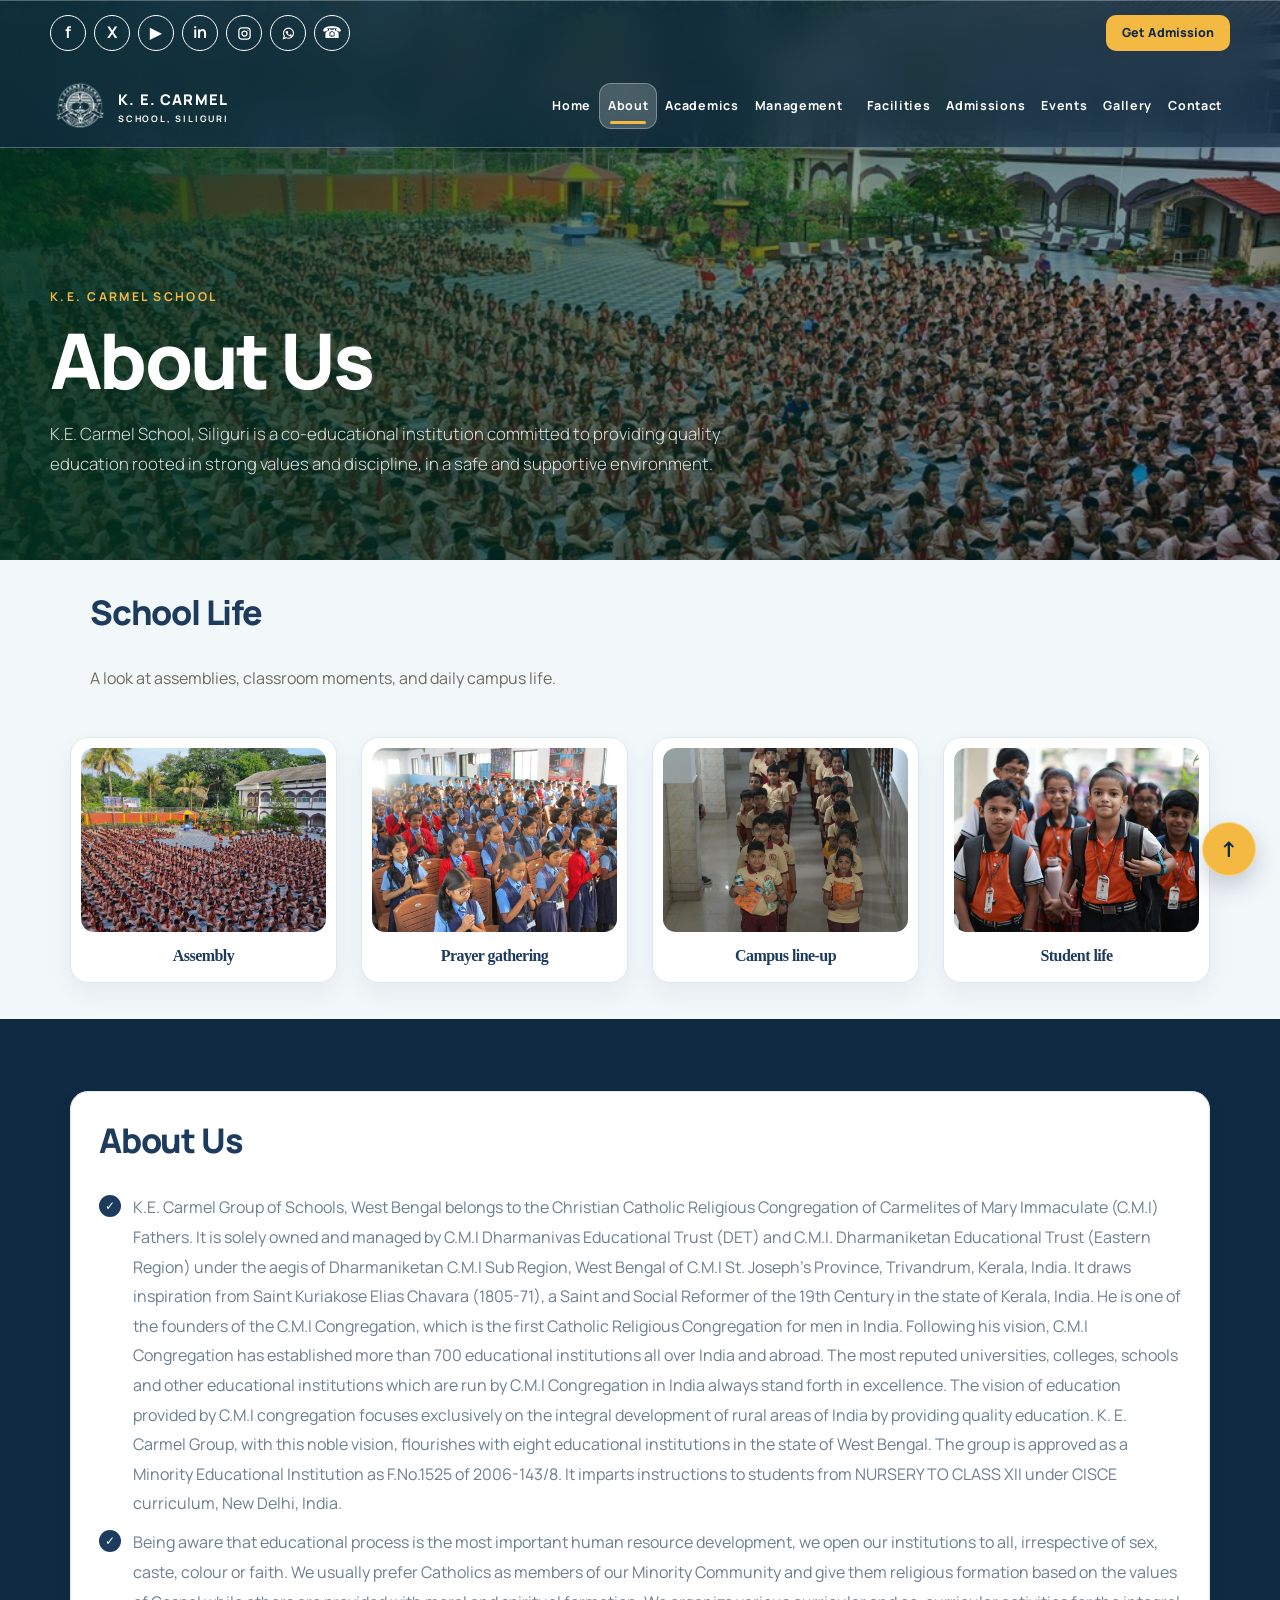
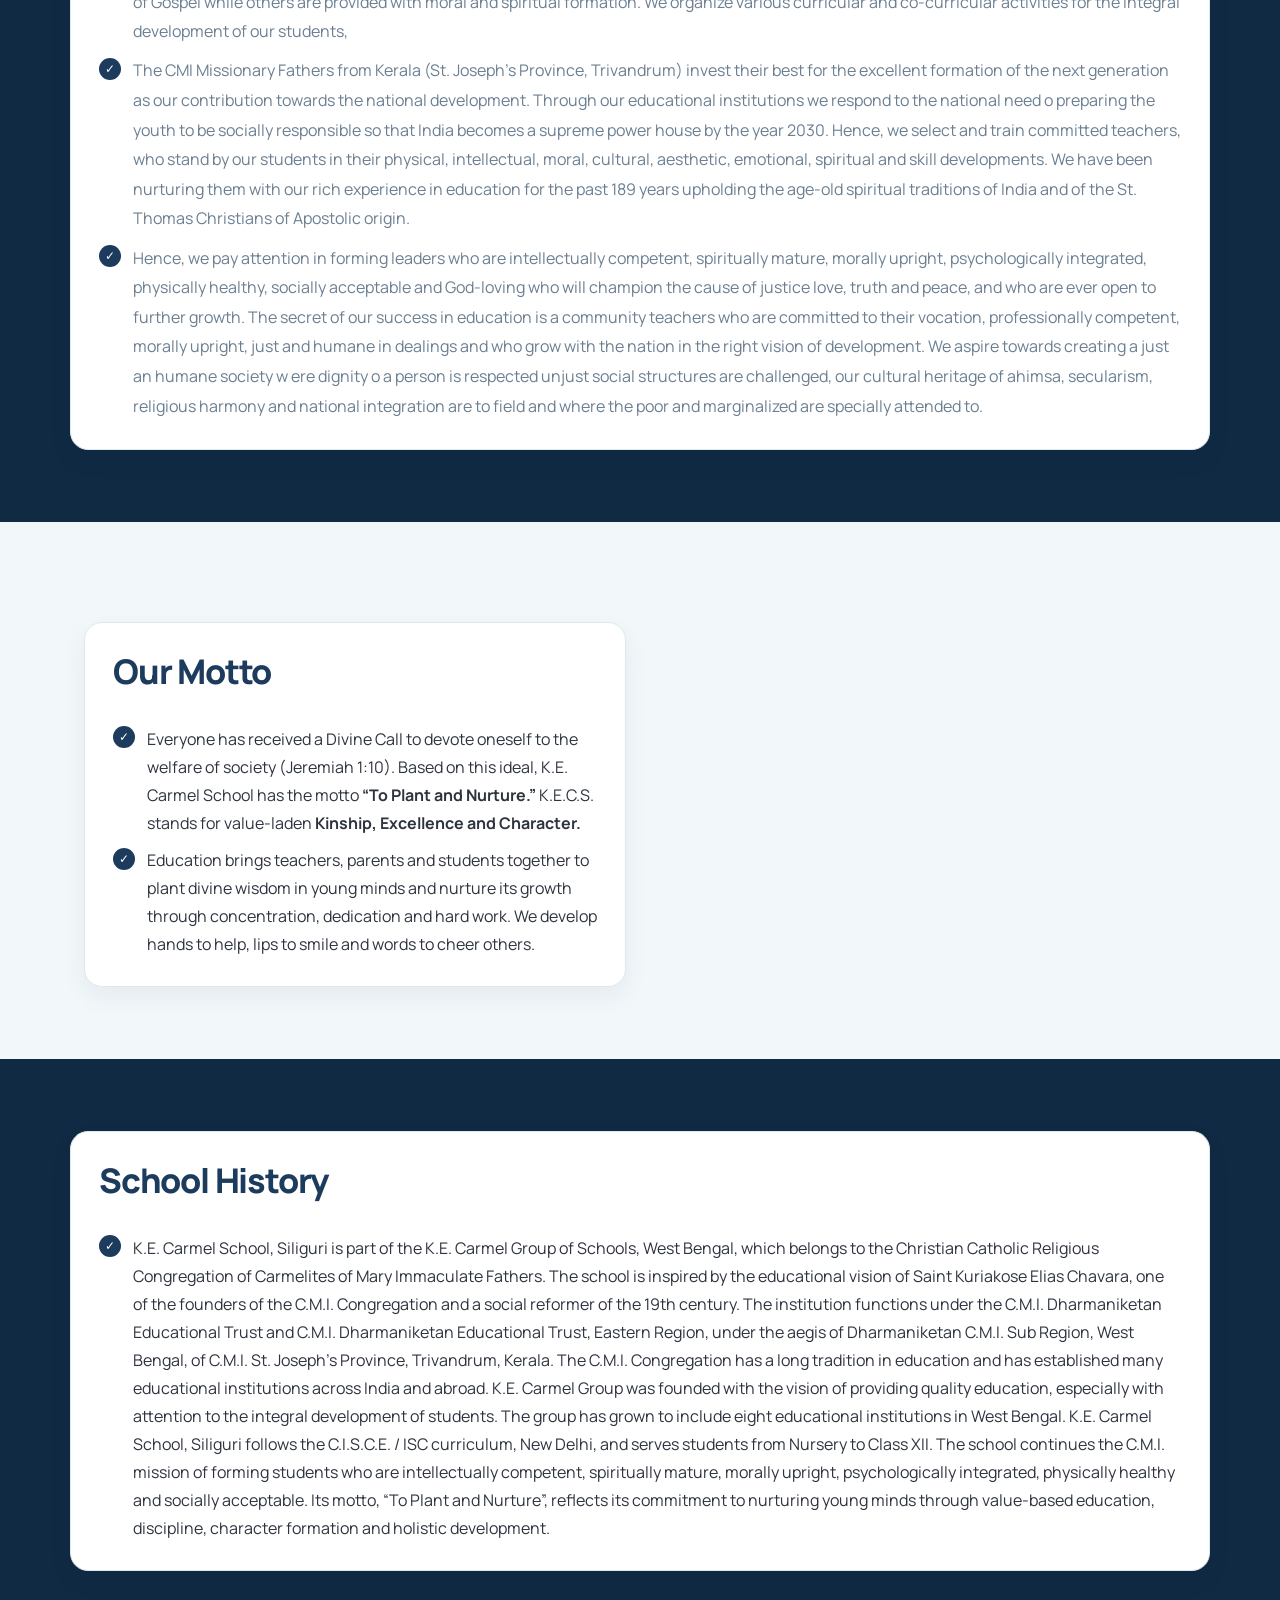
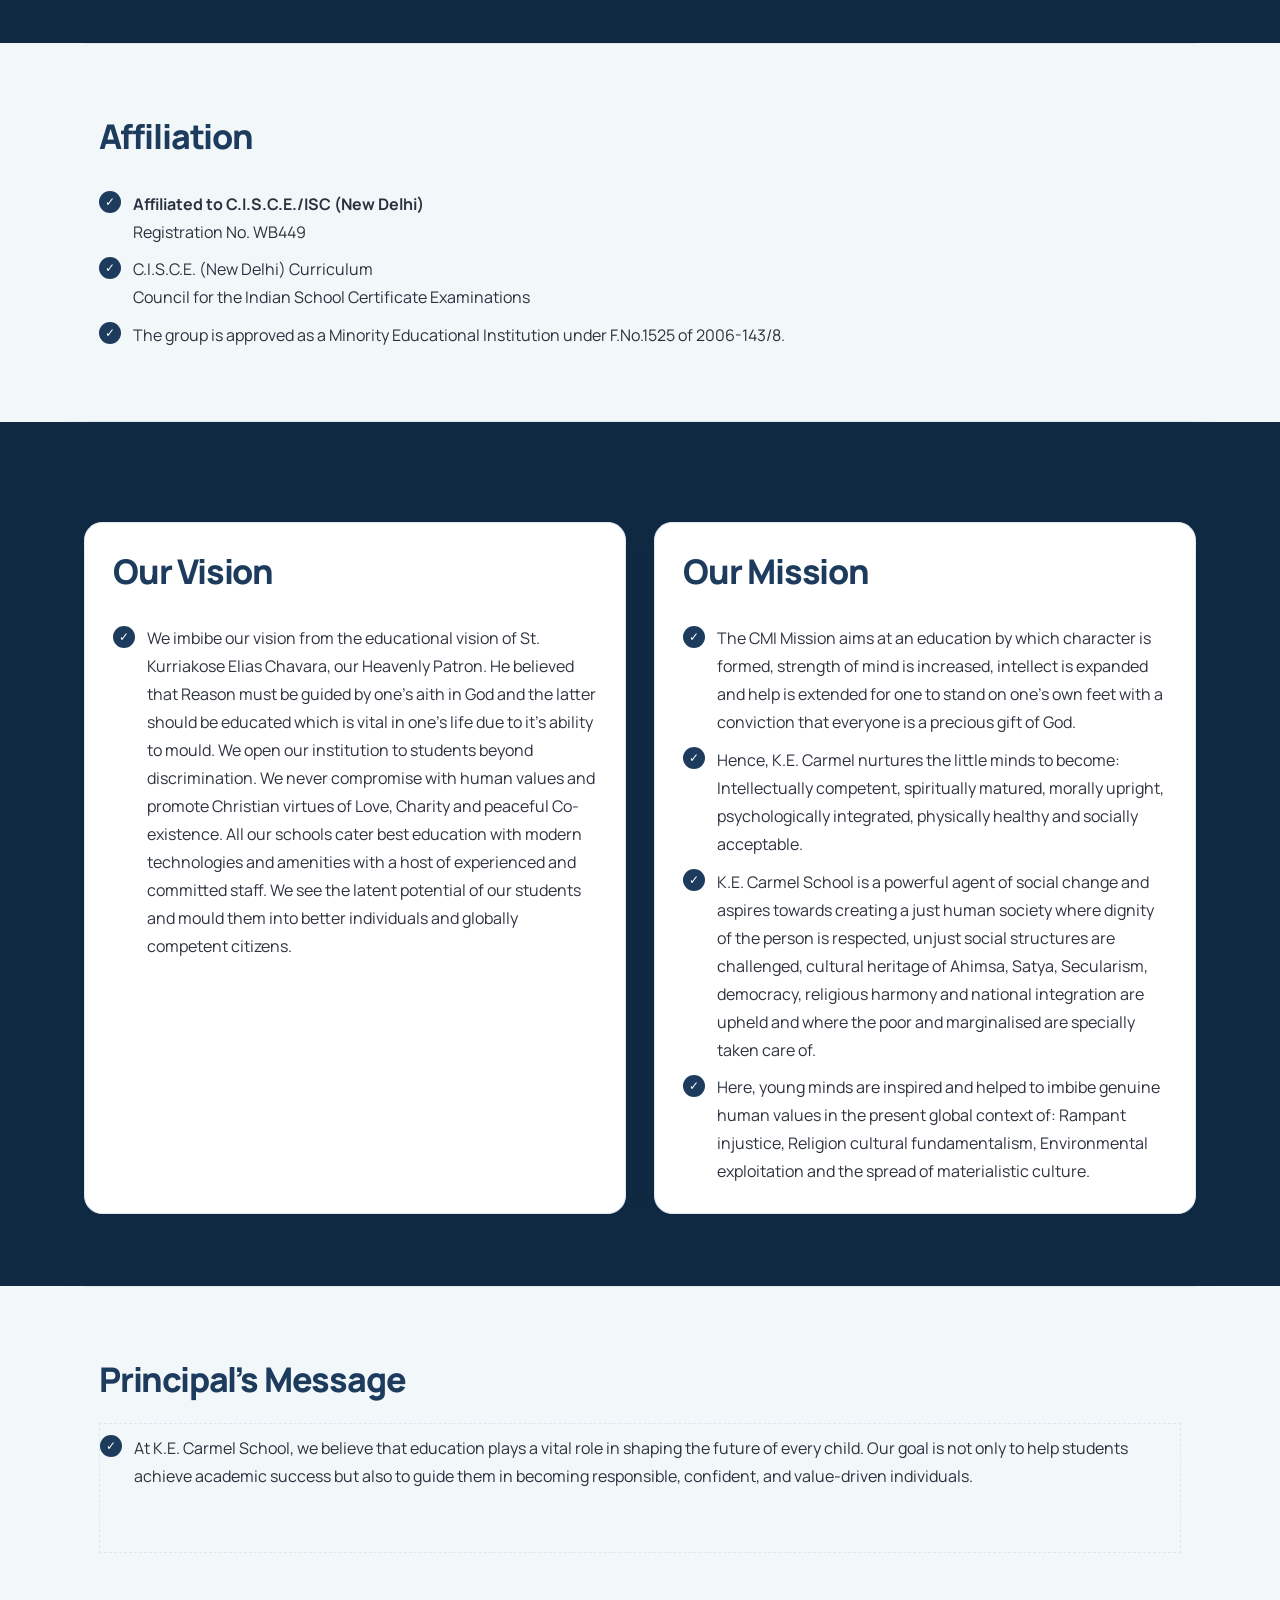
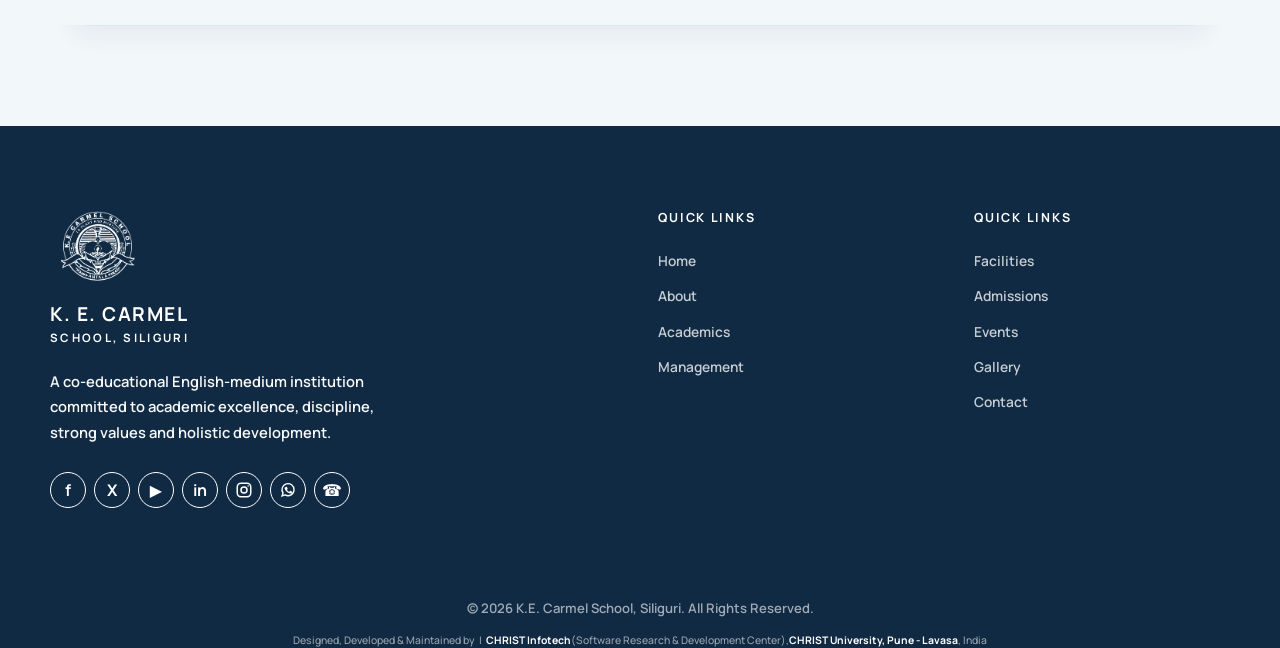
==== about.html @ ac550635 "Enhancement" ====
<!doctype html>
<html lang="en">

<head>
  <meta charset="utf-8" />
  <meta name="viewport" content="width=device-width, initial-scale=1" />
  <meta name="description"
    content="About K.E. Carmel School, Siliguri — history, vision, mission and principal’s message." />
  <title>About • K.E. Carmel School, Siliguri</title>

  <link rel="icon" href="favicon.svg" type="image/svg+xml" />
  <link rel="stylesheet" href="https://cdn.jsdelivr.net/npm/bootstrap@5.3.3/dist/css/bootstrap.min.css"
    crossorigin="anonymous" />
  <link rel="preload" href="assets/css/styles.css" as="style" />
  <link rel="stylesheet" href="assets/css/styles.css" />
</head>

<body class="inner-page is-loading shell-pending">
  <a class="skip-link" href="#main">Skip to content</a>

  <div class="topbar">
    <div class="container topbar__inner d-flex flex-wrap justify-content-between align-items-center gap-2 py-2">
      <div class="topbar__left d-flex flex-wrap align-items-center gap-2">
        <a class="topbar__link" href="tel:+916295975836">+91 62959 75836</a>
        <span class="topbar__sep" aria-hidden="true">•</span>
        <a class="topbar__link" href="mailto:kecarmel.ambari@gmail.com">kecarmel.ambari@gmail.com</a>
      </div>
      <div class="topbar__right">
        <span class="topbar__note">Office: Mon - Sat (school working hours), Sun closed</span>
      </div>
    </div>
  </div>

  <header class="site-header" data-header>
    <div class="container header__inner d-flex align-items-center justify-content-between gap-3 py-3">
      <a class="brand" href="index.html" aria-label="K.E. Carmel School home">
        <span class="brand__mark" aria-hidden="true">KE</span>
        <span class="brand__text">
          <span class="brand__name">K.E. Carmel School</span>
          <span class="brand__sub">Siliguri • West Bengal</span>
        </span>
      </a>

      <button class="nav-toggle" type="button" aria-label="Open menu" aria-expanded="false" aria-controls="site-nav">
        <span class="nav-toggle__bar" aria-hidden="true"></span>
        <span class="nav-toggle__bar" aria-hidden="true"></span>
        <span class="nav-toggle__bar" aria-hidden="true"></span>
      </button>

      <nav id="site-nav" class="site-nav" aria-label="Primary navigation">
        <a class="site-nav__link" href="index.html">Home</a>
        <a class="site-nav__link" href="about.html">About</a>
        <a class="site-nav__link" href="management.html">Management</a>
        <a class="site-nav__link" href="academics.html">Academics</a>
        <a class="site-nav__link" href="admissions.html">Admissions</a>
        <a class="site-nav__link" href="facilities.html">Facilities</a>
        <a class="site-nav__link" href="gallery.html">Gallery</a>
        <a class="site-nav__link" href="events.html">Events</a>
        <a class="site-nav__link site-nav__cta" href="contact.html">Contact</a>
      </nav>
    </div>
  </header>

  <main id="main">
    <section class="section">
      <div class="container">
        <div class="page-hero row g-2 align-items-start">
          <div class="page-hero__content col-12 col-lg-8">
            <p class="eyebrow">K.E. Carmel School</p>
            <h1>About Us</h1>
            <p class="lead">
              K.E. Carmel School, Siliguri is a co-educational institution committed to providing quality education
              rooted in strong
              values and discipline, in a safe and supportive environment.
            </p>
          </div>
          <div class="page-hero__side col-12 col-lg-4" aria-hidden="true">
            <div class="hero-card">
              <div class="hero-card__title">At a glance</div>
              <ul class="check-list">
                <li>Quality education with strong values</li>
                <li>Disciplined and nurturing environment</li>
                <li>Focus on academic excellence</li>
                <li>Overall development of every student</li>
              </ul>
            </div>
          </div>
        </div>

        <section class="section" style="padding-top: 2rem; padding-bottom: 0;">
          <div class="section__head">
            <h2>School Life</h2>
            <p class="section__sub">A look at assemblies, classroom moments, and daily campus life.</p>
          </div>
          <div class="gallery about-gallery" aria-label="About school photos">
            <figure class="gallery__item">
              <img src="assets/images/about/image_1.png" alt="Large school assembly in the campus courtyard"
                loading="lazy" />
              <figcaption>Assembly</figcaption>
            </figure>
            <figure class="gallery__item">
              <img src="assets/images/about/image_2.png"
                alt="Students gathered in a classroom or hall for a prayer session" loading="lazy" />
              <figcaption>Prayer gathering</figcaption>
            </figure>
            <figure class="gallery__item">
              <img src="assets/images/about/image_3.png"
                alt="Students standing in a corridor with teachers in the background" loading="lazy" />
              <figcaption>Campus line-up</figcaption>
            </figure>
            <figure class="gallery__item">
              <img src="assets/images/about/image_4.png" alt="Students posing together with backpacks on campus"
                loading="lazy" />
              <figcaption>Student life</figcaption>
            </figure>
          </div>
        </section>

        <section class="about-band about-band--ink">
        <article class="card about-content-card">
          <h2 class="h3">About Us</h2>
          <!-- <p>K.E. Carmel Group of Schools, West Bengal belongs to the Christian Catholic Religious Congregation of Carmelites of Mary Immaculate (C.M.I.) Fathers. It is solely owned and managed by C.M.I. Dharmanivas Educational Trust (DET) and C.M.I. Dharmaniketan Educational Trust (Eastern Region), under the aegis of Dharmaniketan C.M.I. Sub Region, West Bengal, of C.M.I. St. Joseph’s Province, Trivandrum, Kerala, India.</p>
            <p>The group draws inspiration from Saint Kuriakose Elias Chavara (1805–1871), a saint and social reformer and one of the founders of the C.M.I. Congregation—the first Catholic religious congregation for men in India. Following his vision, the congregation has established more than 700 educational institutions in India and abroad. K.E. Carmel Group carries this vision through eight educational institutions in West Bengal and is approved as a Minority Educational Institution under F.No.1525 of 2006-143/8. The school imparts instruction from Nursery to Class XII under the CISCE curriculum, New Delhi.</p>
            <p>Our institutions are open to all, irrespective of sex, caste, colour or faith. Catholic students receive religious formation based on Gospel values, while others receive moral and spiritual formation. Curricular and co-curricular activities support the integral development of every student.</p>
            <p>The C.M.I. Missionary Fathers invest their best in forming the next generation as a contribution to national development. Committed teachers accompany students in their physical, intellectual, moral, cultural, aesthetic, emotional, spiritual and skill development.</p>
            <p>We form leaders who are intellectually competent, spiritually mature, morally upright, psychologically integrated, physically healthy, socially responsible and God-loving—people who champion justice, love, truth and peace and remain open to further growth.</p> -->
          <p>K.E. Carmel Group of Schools, West Bengal belongs to the Christian Catholic Religious Congregation of
            Carmelites of Mary Immaculate (C.M.I) Fathers. It is solely owned and managed by C.M.I Dharmanivas
            Educational Trust (DET) and C.M.I. Dharmaniketan Educational Trust (Eastern Region) under the aegis of
            Dharmaniketan C.M.I Sub Region, West Bengal of C.M.I St. Joseph’s Province, Trivandrum, Kerala, India. It
            draws inspiration from Saint Kuriakose Elias Chavara (1805-71), a Saint and Social Reformer of the 19th
            Century in the state of Kerala, India. He is one of the founders of the C.M.I Congregation, which is the
            first Catholic Religious Congregation for men in India. Following his vision, C.M.I Congregation has
            established more than 700 educational institutions all over India and abroad. The most reputed universities,
            colleges, schools and other educational institutions which are run by C.M.I Congregation in India always
            stand forth in excellence. The vision of education provided by C.M.I congregation focuses exclusively on the
            integral development of rural areas of India by providing quality education. K. E. Carmel Group, with this
            noble vision, flourishes with eight educational institutions in the state of West Bengal. The group is
            approved as a Minority Educational Institution as F.No.1525 of 2006-143/8. It imparts instructions to
            students from NURSERY TO CLASS XII under CISCE curriculum, New Delhi, India.</p>
          <p>Being aware that educational process is the most important human resource development, we open our
            institutions to all, irrespective of sex, caste, colour or faith. We usually prefer Catholics as members of
            our Minority Community and give them religious formation based on the values of Gospel while others are
            provided with moral and spiritual formation. We organize various curricular and co-curricular activities for
            the integral development of our students,</p>
          <p>The CMI Missionary Fathers from Kerala (St. Joseph’s Province, Trivandrum) invest their best for the
            excellent formation of the next generation as our contribution towards the national development. Through our
            educational institutions we respond to the national need o preparing the youth to be socially responsible so
            that India becomes a supreme power house by the year 2030. Hence, we select and train committed teachers,
            who stand by our students in their physical, intellectual, moral, cultural, aesthetic, emotional, spiritual
            and skill developments. We have been nurturing them with our rich experience in education for the past 189
            years upholding the age-old spiritual traditions of India and of the St. Thomas Christians of Apostolic
            origin.</p>
          <p>Hence, we pay attention in forming leaders who are intellectually competent, spiritually mature, morally
            upright, psychologically integrated, physically healthy, socially acceptable and God-loving who will
            champion the cause of justice love, truth and peace, and who are ever open to further growth. The secret of
            our success in education is a community teachers who are committed to their vocation, professionally
            competent, morally upright, just and humane in dealings and who grow with the nation in the right vision of
            development. We aspire towards creating a just an humane society w ere dignity o a person is respected
            unjust social structures are challenged, our cultural heritage of ahimsa, secularism, religious harmony and
            national integration are to field and where the poor and marginalized are specially attended to.</p>
        </article>
        </section>

        <div class="row row-cols-1 row-cols-lg-2 g-3 mt-24">
          <div class="col">
            <article class="card h-100">
              <h2 class="h3">Our Motto</h2>
              <p>Everyone has received a Divine Call to devote oneself to the welfare of society (Jeremiah 1:10). Based
                on this ideal, K.E. Carmel School has the motto <strong>“To Plant and Nurture.”</strong> K.E.C.S. stands
                for value-laden <strong>Kinship, Excellence and Character.</strong></p>
              <p>Education brings teachers, parents and students together to plant divine wisdom in young minds and
                nurture its growth through concentration, dedication and hard work. We develop hands to help, lips to
                smile and words to cheer others.</p>
            </article>
          </div>
        </div>
        <section class="about-band about-band--ink">
        <article class="card affiliation-card">
          <h2 class="h3">School History</h2>
          <p>K.E. Carmel School, Siliguri is part of the K.E. Carmel Group of Schools, West Bengal, which belongs to the
            Christian Catholic Religious Congregation of Carmelites of Mary Immaculate Fathers. The school is inspired
            by the educational vision of Saint Kuriakose Elias Chavara, one of the founders of the C.M.I. Congregation
            and a social reformer of the 19th century.
            The institution functions under the C.M.I. Dharmaniketan Educational Trust and C.M.I. Dharmaniketan
            Educational Trust, Eastern Region, under the aegis of Dharmaniketan C.M.I. Sub Region, West Bengal, of
            C.M.I. St. Joseph’s Province, Trivandrum, Kerala. The C.M.I. Congregation has a long tradition in education
            and has established many educational institutions across India and abroad.
            K.E. Carmel Group was founded with the vision of providing quality education, especially with attention to
            the integral development of students. The group has grown to include eight educational institutions in West
            Bengal. K.E. Carmel School, Siliguri follows the C.I.S.C.E. / ISC curriculum, New Delhi, and serves students
            from Nursery to Class XII.
            The school continues the C.M.I. mission of forming students who are intellectually competent, spiritually
            mature, morally upright, psychologically integrated, physically healthy and socially acceptable. Its motto,
            “To Plant and Nurture”, reflects its commitment to nurturing young minds through value-based education,
            discipline, character formation and holistic development.
          </p>
        </article>
        </section>


        <article class="card affiliation-card mt-24">
          <h2 class="h3">Affiliation</h2>
          <p><strong>Affiliated to C.I.S.C.E./ISC (New Delhi)</strong><br>Registration No. WB449</p>
          <p>C.I.S.C.E. (New Delhi) Curriculum<br>Council for the Indian School Certificate Examinations</p>
          <p>The group is approved as a Minority Educational Institution under F.No.1525 of 2006-143/8.</p>
        </article>

        <div class="row row-cols-1 row-cols-lg-2 g-3 mt-24 current-vision-mission">
          <div class="col">
            <article class="card card--accent h-100">
              <h2 class="h3">Our Vision</h2>
              <p>We imbibe our vision from the educational vision of St. Kurriakose Elias Chavara, our Heavenly Patron.
                He believed that Reason must be guided by one’s aith in God and the latter should be educated which is
                vital in one’s life due to it’s ability to mould. We open our institution to students beyond
                discrimination. We never compromise with human values and promote Christian virtues of Love, Charity and
                peaceful Co-existence. All our schools cater best education with modern technologies and amenities with
                a host of experienced and committed staff. We see the latent potential of our students and mould them
                into better individuals and globally competent citizens.</p>
            </article>
          </div>
          <div class="col">
            <article class="card card--accent h-100">
              <h2 class="h3">Our Mission</h2>
              <p>The CMI Mission aims at an education by which character is formed, strength of mind is increased,
                intellect is expanded and help is extended for one to stand on one’s own feet with a conviction that
                everyone is a precious gift of God.</p>
              <p>Hence, K.E. Carmel nurtures the little minds to become: Intellectually competent, spiritually matured,
                morally upright, psychologically integrated, physically healthy and socially acceptable.</p>
              <p>K.E. Carmel School is a powerful agent of social change and aspires towards creating a just human
                society where dignity of the person is respected, unjust social structures are challenged, cultural
                heritage of Ahimsa, Satya, Secularism, democracy, religious harmony and national integration are upheld
                and where the poor and marginalised are specially taken care of.</p>
              <p>Here, young minds are inspired and helped to imbibe genuine human values in the present global context
                of: Rampant injustice, Religion cultural fundamentalism, Environmental exploitation and the spread of
                materialistic culture.</p>
            </article>
          </div>
        </div>

        <div class="card mt-24 current-principal-placeholder">
          <h2 class="h3">Principal’s Message</h2>
          <div class="empty-content-placeholder"
            aria-label="Principal name, message and photograph will be added later">
            <p>At K.E. Carmel School, we believe that education plays a vital role in shaping the future of every child.
              Our goal is not
              only to help students achieve academic success but also to guide them in becoming responsible, confident,
              and value-driven
              individuals.</p>
          </div>
        </div>

      </div>
    </section>
  </main>

  <footer class="site-footer">
    <div
      class="container footer__inner d-flex flex-column flex-lg-row align-items-lg-center justify-content-between gap-3">
      <div class="footer__left">
        <div class="footer__brand">K.E. Carmel School, Siliguri</div>
        <div class="footer__small">© <span data-year text-light></span> K.E. Carmel School. All rights reserved.</div>
      </div>
      <div class="footer__right">
        <a href="about.html">About</a>
        <a href="management.html">Management</a>
        <a href="academics.html">Academics</a>
        <a href="admissions.html">Admissions</a>
        <a href="events.html">Events</a>
        <a href="announcements.html">Announcements</a>
        <a href="contact.html">Contact</a>
      </div>
    </div>
    <hr class="footer__divider" />
    <div class="footer__credit container">
      Designed, Developed &amp; Maintained by &nbsp;|&nbsp; <a href="https://christinfotech.org/" target="_blank"
        rel="noreferrer">CHRIST Infotech</a> (Software Research &amp; Development Center), <a
        href="https://lavasa.christuniversity.in/" target="_blank" rel="noreferrer">CHRIST University, Pune -
        Lavasa</a>, India
    </div>
  </footer>

  <script defer src="https://cdn.jsdelivr.net/npm/bootstrap@5.3.3/dist/js/bootstrap.bundle.min.js"
    crossorigin="anonymous"></script>
  <script defer src="assets/js/main.js"></script>
</body>

</html>
---- assets/css/styles.css ----
:root {
  --bg: #f4f7fb;
  --bg-2: #eef3f9;
  --surface: #ffffff;
  --surface-2: rgba(255, 255, 255, 0.86);
  --card: #ffffff;
  --text: rgba(9, 17, 30, 0.94);
  --muted: rgba(9, 17, 30, 0.68);
  --border: rgba(9, 17, 30, 0.12);
  --border-2: rgba(9, 17, 30, 0.08);
  --brand: #80131a;
  --brand-2: #9e202c;
  --shadow: 0 18px 44px rgba(9, 17, 30, 0.10);
  --shadow-2: 0 24px 60px rgba(9, 17, 30, 0.14);
  --radius: 20px;
  --ring: 0 0 0 3px rgba(128, 19, 26, 0.18);
}

* {
  box-sizing: border-box;
}

html {
  scroll-behavior: smooth;
}

body {
  margin: 0;
  font-family: ui-sans-serif, system-ui, -apple-system, "Segoe UI", Roboto, Arial, "Noto Sans", "Liberation Sans", sans-serif;
  color: var(--text);
  background-color: #ffffff;
  line-height: 1.62;
}

a {
  color: inherit;
  text-decoration: none;
}

a:hover {
  text-decoration: underline;
}

img {
  max-width: 100%;
  height: auto;
  display: block;
}

.container {
  width: min(1180px, calc(100% - 1.6rem));
  margin-inline: auto;
  padding-inline: 0.75rem;
}

.section .row {
  --bs-gutter-x: 2rem;
  --bs-gutter-y: 2rem;
}

.section .row.g-3 {
  --bs-gutter-x: 1.75rem;
  --bs-gutter-y: 1.75rem;
}

.section .row.g-4 {
  --bs-gutter-x: 2rem;
  --bs-gutter-y: 2rem;
}

.section .row.g-5 {
  --bs-gutter-x: 2.5rem;
  --bs-gutter-y: 2.5rem;
}

.skip-link {
  position: absolute;
  left: 0.75rem;
  top: 0.75rem;
  padding: 0.6rem 0.75rem;
  border-radius: 10px;
  background: #ffffff;
  border: 1px solid var(--border);
  color: var(--text);
  transform: translateY(-200%);
  transition: transform 160ms ease;
  z-index: 1000;
}

.skip-link:focus {
  transform: translateY(0);
  outline: none;
  box-shadow: var(--ring);
}

.topbar {
  background: var(--brand);
  border-bottom: 1px solid rgba(255, 255, 255, 0.15);
}

.topbar__inner {
  padding: 0.5rem 0;
  display: flex;
  align-items: center;
  justify-content: space-between;
  gap: 0.75rem;
  flex-wrap: wrap;
}

.topbar__left {
  display: flex;
  align-items: center;
  gap: 0.6rem;
  flex-wrap: wrap;
}

.topbar__link {
  font-weight: 600;
  color: #ffffff;
}

.topbar__sep {
  opacity: 0.6;
  color: #ffffff;
}

.topbar__note {
  font-size: 0.95rem;
  color: rgba(255, 255, 255, 0.85);
}

.site-header {
  position: sticky;
  top: 0;
  z-index: 50;
  backdrop-filter: blur(16px);
  background: var(--brand);
  border-bottom: 1px solid rgba(255, 255, 255, 0.15);
  box-shadow: 0 8px 30px rgba(9, 17, 30, 0.04);
}

.header__inner {
  padding: 0.85rem 0;
  display: flex;
  align-items: center;
  justify-content: space-between;
  gap: 1rem;
}

.brand {
  display: flex;
  align-items: center;
  gap: 0.75rem;
  text-decoration: none;
}

.brand:hover {
  text-decoration: none;
}

.brand__mark {
  width: 42px;
  height: 42px;
  display: grid;
  place-items: center;
  border-radius: 14px;
  background: rgba(255, 255, 255, 0.15);
  border: 1px solid rgba(255, 255, 255, 0.25);
  color: #ffffff;
  font-weight: 800;
  letter-spacing: 0.5px;
}

.brand__text {
  display: grid;
  gap: 2px;
}

.brand__name {
  font-weight: 800;
  line-height: 1.15;
  color: #ffffff;
}

.brand__sub {
  font-size: 0.92rem;
  color: rgba(255, 255, 255, 0.85);
}

.nav-toggle {
  display: none;
  width: 48px;
  height: 48px;
  padding: 0;
  border: 1px solid rgba(255, 255, 255, 0.32);
  background: rgba(255, 255, 255, 0.12);
  border-radius: 14px;
  cursor: pointer;
  align-items: center;
  justify-content: center;
  flex-direction: column;
  gap: 5px;
  flex: 0 0 auto;
  transition: transform 160ms ease, background 160ms ease, border-color 160ms ease;
}

.nav-toggle:focus-visible {
  outline: none;
  box-shadow: 0 0 0 3px rgba(255, 255, 255, 0.3);
}

.nav-toggle__bar {
  display: block;
  width: 18px;
  height: 2px;
  background: #ffffff;
  margin: 0;
  border-radius: 999px;
  transition: transform 180ms ease, opacity 160ms ease, width 160ms ease;
}

.site-header[data-open="true"] .nav-toggle {
  background: rgba(255, 255, 255, 0.18);
  border-color: rgba(255, 255, 255, 0.45);
}

.site-header[data-open="true"] .nav-toggle__bar:nth-child(1) {
  transform: translateY(7px) rotate(45deg);
}

.site-header[data-open="true"] .nav-toggle__bar:nth-child(2) {
  opacity: 0;
  width: 0;
}

.site-header[data-open="true"] .nav-toggle__bar:nth-child(3) {
  transform: translateY(-7px) rotate(-45deg);
}

.site-nav {
  display: flex;
  align-items: center;
  gap: 0.8rem;
}

.site-nav__link {
  padding: 0.45rem 0.6rem;
  border-radius: 12px;
  color: #ffffff;
  font-weight: 650;
  letter-spacing: 0.2px;
  text-decoration: none;
}

.site-nav__link:hover {
  text-decoration: none;
  background: rgba(255, 255, 255, 0.15);
}

.site-nav__link[aria-current="page"] {
  background: rgba(255, 255, 255, 0.2);
  border: 1px solid rgba(255, 255, 255, 0.3);
}

.site-nav__cta {
  background: transparent;
  color: #ffffff;
  border: 1px solid transparent;
}

.section {
  padding: clamp(3.5rem, 6vw, 5.5rem) 0;
}

.section--alt {
  background: rgba(255, 255, 255, 0.76);
  backdrop-filter: blur(8px);
}

.section__head {
  display: grid;
  gap: 0.5rem;
  margin-bottom: 1.5rem;
  max-width: 760px;
}

.section__sub {
  max-width: 70ch;
  color: var(--muted);
  margin: 0;
}

h1,
h2,
h3 {
  margin: 0;
  letter-spacing: -0.02em;
  color: var(--brand);
}

h1 {
  font-size: clamp(2.4rem, 5vw, 4.2rem);
  line-height: 1.03;
}

h2 {
  font-size: clamp(1.75rem, 3.2vw, 2.4rem);
  line-height: 1.1;
}

h3 {
  font-size: 1.15rem;
  line-height: 1.25;
}

.h3 {
  font-size: 1.25rem;
  color: var(--brand);
}

p {
  margin: 0.6rem 0 0;
  color: rgba(11, 18, 32, 0.86);
}

.muted {
  color: var(--muted);
}

.mt-24 {
  margin-top: 1.5rem;
}

.grid:not(.row) {
  display: grid;
  gap: 1.5rem;
}

.grid--2:not(.row) {
  grid-template-columns: repeat(2, minmax(0, 1fr));
}

.grid--3:not(.row) {
  grid-template-columns: repeat(3, minmax(0, 1fr));
}

.grid--4:not(.row) {
  grid-template-columns: repeat(4, minmax(0, 1fr));
}

.card {
  border-radius: 20px;
  background: linear-gradient(180deg, rgba(255, 255, 255, 0.96), rgba(255, 255, 255, 0.90));
  border: none;
  box-shadow: none;
  padding: 1.35rem 1.25rem;
  transition: transform 180ms ease;
}

a.card {
  display: block;
}

a.card:hover {
  text-decoration: none;
  transform: translateY(-4px);
}

.card--accent {
  background: linear-gradient(135deg, rgba(128, 19, 26, 0.06), rgba(128, 19, 26, 0.10));
  border: none;
}

.divider {
  display: none;
}

.eyebrow {
  display: inline-flex;
  align-items: center;
  font-weight: 750;
  color: rgba(11, 18, 32, 0.78);
  letter-spacing: 0.14em;
  text-transform: uppercase;
  font-size: 0.82rem;
  margin: 0;
}

.lead {
  font-size: 1.14rem;
  color: rgba(11, 18, 32, 0.84);
  margin-top: 0.9rem;
  max-width: 70ch;
}

.hero {
  position: relative;
  overflow: hidden;
  padding-top: clamp(1.6rem, 3vw, 2.6rem);
}

.page-hero:not(.row) {
  display: grid;
  grid-template-columns: 1.15fr 0.85fr;
  gap: 1rem;
  align-items: start;
  padding: 1.25rem;
  border-radius: calc(var(--radius) + 6px);
  background: linear-gradient(135deg, rgba(128, 19, 26, 0.08), rgba(128, 19, 26, 0.03));
  border: 1px solid rgba(128, 19, 26, 0.12);
}

.page-hero__content {
  min-width: 0;
}

.page-hero__side {
  min-width: 0;
}

.hero__inner:not(.row) {
  display: grid;
  grid-template-columns: 1.1fr 0.9fr;
  align-items: center;
  gap: 1.5rem;
  position: relative;
  z-index: 1;
}

.hero__content {
  position: relative;
  padding: clamp(0.25rem, 1vw, 0.5rem) 0;
}

.hero__content::before {
  content: "";
  display: block;
  width: 5.5rem;
  height: 0.3rem;
  margin-bottom: 1rem;
  border-radius: 999px;
  background: linear-gradient(90deg, rgba(128, 19, 26, 0.95), rgba(128, 19, 26, 0.72));
}

.hero__visual {
  display: grid;
  gap: 1.25rem;
}

.hero__actions {
  margin-top: 1.25rem;
  display: flex;
  gap: 0.75rem;
  flex-wrap: wrap;
}

.btn {
  display: inline-flex;
  align-items: center;
  justify-content: center;
  padding: 0.75rem 1rem;
  border-radius: 999px;
  font-weight: 750;
  border: 1px solid var(--border);
  text-decoration: none;
  cursor: pointer;
  background: rgba(255, 255, 255, 0.85);
}

.btn:hover {
  text-decoration: none;
  filter: brightness(1.07);
}

.btn:focus-visible {
  outline: none;
  box-shadow: var(--ring);
}

.btn--primary {
  background: linear-gradient(135deg, #80131a, #a3212d);
  color: #ffffff;
  border: none;
}

.btn--ghost {
  background: rgba(255, 255, 255, 0.8);
}

.btn__icon {
  width: 1rem;
  height: 1rem;
  display: inline-flex;
  align-items: center;
  justify-content: center;
}

.btn__icon svg {
  width: 100%;
  height: 100%;
}

.hero__meta:not(.row) {
  margin-top: 1.35rem;
  display: grid;
  grid-template-columns: repeat(3, minmax(0, 1fr));
  gap: 0.75rem;
  max-width: 560px;
}

.meta-card {
  border-radius: 14px;
  background: rgba(255, 255, 255, 0.9);
  border: none;
  padding: 0.75rem 0.8rem;
}

.meta-card__title {
  font-size: 0.85rem;
  color: var(--muted);
  font-weight: 650;
}

.meta-card__value {
  margin-top: 0.15rem;
  font-weight: 850;
  letter-spacing: -0.01em;
}

.hero-card {
  border-radius: 22px;
  background: linear-gradient(180deg, rgba(255, 255, 255, 0.96), rgba(255, 255, 255, 0.88));
  border: none;
  padding: 1.25rem 1.2rem;
  box-shadow: none;
}

.hero-card__title {
  font-weight: 850;
  margin-bottom: 0.65rem;
  letter-spacing: -0.01em;
  color: var(--brand);
}

.checklist,
.bullets {
  margin: 0.65rem 0 0;
  padding-left: 1.05rem;
  color: rgba(11, 18, 32, 0.86);
}

.checklist li,
.bullets li {
  margin: 0.35rem 0;
}

.checklist li::marker {
  color: var(--brand);
}

.steps {
  margin: 0.65rem 0 0;
  padding-left: 1.15rem;
}

.steps li {
  margin: 0.45rem 0;
}

.callout,
.footer-callout {
  display: flex;
  gap: 1rem;
  align-items: center;
  justify-content: space-between;
  padding: 1rem 1.1rem;
  border-radius: 20px;
  background: linear-gradient(135deg, rgba(128, 19, 26, 0.06), rgba(128, 19, 26, 0.10));
  border: 1px solid rgba(128, 19, 26, 0.18);
}

.facility__img {
  border-radius: 14px;
  border: 1px solid var(--border-2);
  background: rgba(11, 18, 32, 0.03);
  margin-bottom: 0.75rem;
}

.gallery:not(.row) {
  display: grid;
  grid-template-columns: repeat(4, minmax(0, 1fr));
  gap: 2rem;
}

.about-gallery:not(.row) {
  grid-template-columns: repeat(4, minmax(0, 1fr));
  gap: 1.25rem;
}

.gallery__item {
  margin: 0;
  border-radius: 20px;
  overflow: hidden;
  border: none;
  background: rgba(255, 255, 255, 0.94);
  box-shadow: none;
}

.gallery__item img {
  width: 100%;
  aspect-ratio: 4 / 3;
  object-fit: cover;
}


.gallery__item figcaption {
  padding: 0.65rem 0.8rem;
  font-weight: 700;
  color: rgba(11, 18, 32, 0.86);
  text-align: center;
  line-height: 1.25;
  word-break: break-word;
}

.home-gallery:not(.row) {
  grid-template-columns: repeat(3, minmax(0, 1fr));
  gap: 2rem;
}

.home-gallery__item:nth-child(1) {
  grid-column: span 2;
  grid-row: span 2;
}

.home-gallery__item:nth-child(1) img {
  aspect-ratio: auto;
  height: 100%;
}

.contact-gallery {
  grid-template-columns: 1fr;
}

.contact-gallery .gallery__item img {
  aspect-ratio: 16 / 6;
}

.people-grid:not(.row) {
  display: grid;
  gap: 2rem;
  grid-template-columns: repeat(4, minmax(0, 1fr));
}

.person-card {
  padding: 0;
  overflow: hidden;
  display: grid;
}

.person-card__photo {
  aspect-ratio: 4 / 3;
  overflow: hidden;
  background: rgba(128, 19, 26, 0.06);
}

.person-card__photo img {
  width: 100%;
  height: 100%;
  object-fit: cover;
}

.person-card__body {
  padding: 1rem 1rem 1.1rem;
  display: grid;
  gap: 0.35rem;
}

.person-card__meta {
  display: inline-flex;
  align-items: center;
  width: fit-content;
  padding: 0.3rem 0.6rem;
  border-radius: 999px;
  background: rgba(128, 19, 26, 0.08);
  color: var(--brand);
  font-size: 0.8rem;
  font-weight: 750;
  letter-spacing: 0.08em;
  text-transform: uppercase;
}

.person-card__name {
  font-size: 1.08rem;
  font-weight: 850;
  color: var(--brand);
  line-height: 1.2;
}

.person-card__role {
  font-weight: 750;
  color: rgba(9, 17, 30, 0.9);
}

.person-card__dept {
  color: var(--muted);
  font-size: 0.95rem;
}

.events-grid:not(.row) {
  display: grid;
  gap: 2rem;
  grid-template-columns: repeat(3, minmax(0, 1fr));
}

.event-card {
  padding: 0;
  overflow: hidden;
  display: grid;
}

.event-card__media {
  aspect-ratio: 16 / 10;
  overflow: hidden;
  background: rgba(128, 19, 26, 0.06);
}

.event-card__media img {
  width: 100%;
  height: 100%;
  object-fit: cover;
}

.event-card__body {
  padding: 1rem 1rem 1.1rem;
  display: grid;
  gap: 0.35rem;
}

.event-card__meta {
  display: flex;
  align-items: center;
  gap: 0.55rem;
  flex-wrap: wrap;
}

.event-card__tag {
  display: inline-flex;
  align-items: center;
  width: fit-content;
  padding: 0.3rem 0.6rem;
  border-radius: 999px;
  background: rgba(128, 19, 26, 0.08);
  color: var(--brand);
  font-size: 0.8rem;
  font-weight: 750;
  letter-spacing: 0.08em;
  text-transform: uppercase;
}

.event-card__date {
  color: var(--muted);
  font-size: 0.9rem;
  font-weight: 650;
}

.event-card__title {
  font-size: 1.08rem;
  font-weight: 850;
  color: var(--brand);
  line-height: 1.2;
}

.event-card__text {
  color: var(--muted);
}

.achievement-grid:not(.row) {
  display: grid;
  gap: 2rem;
  grid-template-columns: repeat(4, minmax(0, 1fr));
}

.achievement-card {
  padding: 1.1rem 1rem;
  display: grid;
  gap: 0.45rem;
}

.achievement-card__icon {
  width: 56px;
  height: 56px;
  padding: 0.7rem;
  border-radius: 18px;
  background: rgba(128, 19, 26, 0.08);
  border: 1px solid rgba(128, 19, 26, 0.16);
}

.achievement-card__icon img {
  width: 100%;
  height: 100%;
  object-fit: contain;
}

.achievement-card__title {
  font-size: 1.02rem;
  font-weight: 850;
  color: var(--brand);
}

.achievement-card__text {
  color: var(--muted);
}

.hero-visual__mosaic {
  display: grid;
  grid-template-columns: 1.2fr 0.8fr;
  grid-template-rows: repeat(2, 138px);
  gap: 0.75rem;
  padding: 0.9rem;
  border-radius: 24px;
  background: rgba(255, 255, 255, 0.68);
  border: 1px solid var(--border-2);
  box-shadow: var(--shadow);
  backdrop-filter: blur(10px);
}

.hero-visual__tile {
  position: relative;
  overflow: hidden;
  border-radius: 18px;
  border: 1px solid rgba(11, 18, 32, 0.08);
}

.hero-visual__tile--tall {
  grid-row: span 2;
}

.hero-visual__tile img {
  width: 100%;
  height: 100%;
  object-fit: cover;
}

.contact-list {
  display: grid;
  gap: 0.9rem;
  margin-top: 0.75rem;
}

.contact-item__label {
  font-weight: 800;
  color: var(--brand);
}

.contact-item__value {
  margin-top: 0.25rem;
  color: var(--text);
}

.map-card__title {
  font-weight: 850;
}

.form {
  display: grid;
  gap: 0.85rem;
  margin-top: 0.8rem;
}

.field {
  display: grid;
  gap: 0.35rem;
}

.field__label {
  font-weight: 750;
  color: var(--brand);
}

input:not(.form-control),
textarea:not(.form-control) {
  width: 100%;
  border-radius: 12px;
  border: 1px solid var(--border);
  background: rgba(255, 255, 255, 0.92);
  padding: 0.75rem 0.8rem;
  color: var(--text);
  font: inherit;
}

textarea {
  resize: vertical;
  min-height: 120px;
}

input:not(.form-control):focus-visible,
textarea:not(.form-control):focus-visible {
  outline: none;
  box-shadow: var(--ring);
}

.site-footer {
  border-top: none;
  background: var(--brand);
  padding: 1.35rem 0 0;
  color: #ffffff;
}

.footer__inner {
  display: flex;
  align-items: center;
  justify-content: space-between;
  gap: 1rem;
  flex-wrap: wrap;
  padding-bottom: 1.1rem;
}

.footer__brand {
  font-weight: 900;
}

.footer__small {
  margin-top: 0.25rem;
  color: rgba(255, 255, 255, 0.85);
}

.footer__right {
  display: flex;
  gap: 0.8rem;
  flex-wrap: wrap;
}

.footer__right a {
  padding: 0.35rem 0.45rem;
  border-radius: 10px;
  color: #ffffff;
}

.footer__right a:hover {
  text-decoration: none;
  background: rgba(255, 255, 255, 0.15);
}

.footer__divider {
  border: none;
  border-top: 1px solid rgba(255, 255, 255, 0.18);
  margin: 0;
}

.footer__credit {
  padding: 0.7rem 0;
  text-align: center;
  color: rgba(255, 255, 255, 0.7);
  font-size: 0.82rem;
  letter-spacing: 0.01em;
}

.footer__credit a {
  color: #ffffff;
  font-weight: 700;
  text-decoration: none;
}

.footer__credit a:hover {
  opacity: 0.92;
  text-decoration: none;
}

.hero__bg {
  position: absolute;
  inset: -10%;
  background-image: url("../img/hero-pattern.svg");
  background-size: 800px 800px;
  opacity: 0.32;
  filter: saturate(1.2);
  pointer-events: none;
  z-index: 0;
}

@media (max-width: 980px) {
  .grid--3 {
    grid-template-columns: repeat(2, minmax(0, 1fr));
  }

  .grid--4 {
    grid-template-columns: repeat(2, minmax(0, 1fr));
  }

  .hero__inner {
    grid-template-columns: 1fr;
  }

  .gallery {
    grid-template-columns: repeat(3, minmax(0, 1fr));
  }

  .about-gallery {
    grid-template-columns: repeat(2, minmax(0, 1fr));
  }

  .home-gallery {
    grid-template-columns: repeat(2, minmax(0, 1fr));
  }

  .home-gallery__item:nth-child(1) {
    grid-column: span 2;
    grid-row: span 2;
  }

  .people-grid {
    grid-template-columns: repeat(2, minmax(0, 1fr));
  }

  .events-grid {
    grid-template-columns: repeat(2, minmax(0, 1fr));
  }

  .achievement-grid {
    grid-template-columns: repeat(2, minmax(0, 1fr));
  }

  .page-hero {
    grid-template-columns: 1fr;
  }

  .contact-gallery {
    grid-template-columns: repeat(2, minmax(0, 1fr));
  }
}

@media (max-width: 720px) {
  .topbar__right {
    display: none;
  }

  .grid--2,
  .grid--3 {
    grid-template-columns: 1fr;
  }

  .grid--4 {
    grid-template-columns: 1fr;
  }

  .gallery {
    grid-template-columns: repeat(2, minmax(0, 1fr));
  }

  .about-gallery {
    display: grid;
    grid-template-columns: 1fr !important;
    gap: 1rem;
  }

  .home-gallery {
    grid-template-columns: 1fr;
  }

  .home-gallery__item:nth-child(1) {
    grid-column: span 1;
    grid-row: span 1;
  }

  .people-grid {
    grid-template-columns: 1fr;
  }

  .events-grid {
    grid-template-columns: 1fr;
  }

  .achievement-grid {
    grid-template-columns: 1fr;
  }

  .contact-gallery {
    grid-template-columns: 1fr;
  }

  .hero__meta:not(.row) {
    grid-template-columns: 1fr;
    max-width: none;
  }

  .nav-toggle {
    display: inline-flex;
  }

  .site-nav {
    position: absolute;
    right: 1rem;
    top: calc(100% + 0.6rem);
    min-width: 240px;
    display: none !important;
    flex-direction: column;
    align-items: stretch;
    padding: 0.6rem;
    border-radius: 16px;
    background: var(--brand);
    border: 1px solid rgba(255, 255, 255, 0.2);
    box-shadow: var(--shadow-2);
  }

  .site-header[data-open="true"] .site-nav {
    display: flex !important;
  }

  .site-nav__link {
    padding: 0.7rem 0.75rem;
  }

  .callout,
  .footer-callout {
    flex-direction: column;
    align-items: stretch;
  }

  .site-footer {
    background: var(--brand);
  }
}

@media (prefers-reduced-motion: reduce) {
  html {
    scroll-behavior: auto;
  }

  * {
    transition: none !important;
    animation: none !important;
  }
}

/* Beautiful specialized styling for Academics and Admissions */

.timeline {
  list-style: none;
  padding: 0;
  margin: 1.5rem 0 0.5rem;
  position: relative;
}

.timeline::before {
  content: "";
  position: absolute;
  left: 14px;
  top: 10px;
  bottom: 20px;
  width: 3px;
  background: linear-gradient(180deg, rgba(128, 19, 26, 0.4), rgba(128, 19, 26, 0.05));
  border-radius: 3px;
}

.timeline__item {
  position: relative;
  padding-left: 2.75rem;
  margin-bottom: 1.75rem;
}

.timeline__item:last-child {
  margin-bottom: 0;
}

.timeline__item::before {
  content: "✓";
  /* Default fallback */
  position: absolute;
  left: 0;
  top: 2px;
  width: 32px;
  height: 32px;
  border-radius: 50%;
  background: linear-gradient(135deg, var(--brand), var(--brand-2));
  border: 4px solid #fff;
  box-shadow: 0 4px 10px rgba(128, 19, 26, 0.25);
  display: flex;
  align-items: center;
  justify-content: center;
  color: white;
  font-weight: bold;
  font-size: 0.9rem;
}

/* Number assignments for timeline */
.timeline__item:nth-child(1)::before {
  content: "1";
}

.timeline__item:nth-child(2)::before {
  content: "2";
}

.timeline__item:nth-child(3)::before {
  content: "3";
}

.timeline__item:nth-child(4)::before {
  content: "4";
}

.timeline__item:nth-child(5)::before {
  content: "5";
}

.timeline__title {
  font-weight: 800;
  color: var(--brand);
  margin-bottom: 0.15rem;
  font-size: 1.05rem;
  letter-spacing: -0.01em;
}

.pill-list {
  display: flex;
  flex-wrap: wrap;
  gap: 0.65rem;
  padding: 0;
  list-style: none;
  margin-top: 1.2rem;
}

.pill-list li {
  background: rgba(128, 19, 26, 0.05);
  color: var(--brand);
  padding: 0.4rem 1.1rem;
  border-radius: 999px;
  font-weight: 700;
  font-size: 0.9rem;
  border: 1px solid rgba(128, 19, 26, 0.15);
  transition: all 200ms ease;
  cursor: default;
}

.pill-list li:hover {
  background: var(--brand);
  color: #fff;
  transform: translateY(-2px);
  box-shadow: 0 4px 12px rgba(128, 19, 26, 0.2);
}

.check-list {
  list-style: none;
  padding: 0;
  margin: 1.2rem 0;
}

.check-list li {
  position: relative;
  padding-left: 2rem;
  margin-bottom: 0.85rem;
  color: rgba(11, 18, 32, 0.86);
  font-weight: 500;
}

.check-list li::before {
  content: "✓";
  position: absolute;
  left: 0;
  top: 3px;
  color: #fff;
  background: var(--brand);
  width: 20px;
  height: 20px;
  font-size: 0.75rem;
  display: flex;
  align-items: center;
  justify-content: center;
  border-radius: 50%;
  font-weight: bold;
  box-shadow: 0 2px 6px rgba(128, 19, 26, 0.25);
}

/* Announcements Styles */
.announcement-card {
  display: flex !important;
  flex-direction: column;
  gap: 0.6rem;
  border-left: 5px solid var(--brand) !important;
  transition: transform 180ms ease, box-shadow 180ms ease;
  cursor: pointer;
}

.announcement-card:hover {
  transform: translateY(-2px);
  box-shadow: 0 8px 24px rgba(128, 19, 26, 0.12) !important;
}

.announcement-card__meta {
  display: flex;
  align-items: center;
  gap: 0.75rem;
}

.announcement-card__date {
  font-weight: 650;
  font-size: 0.85rem;
  color: var(--muted);
}

.announcement-card__badge {
  background: rgba(128, 19, 26, 0.12);
  color: var(--brand);
  padding: 0.2rem 0.6rem;
  border-radius: 999px;
  font-weight: 800;
  font-size: 0.7rem;
  text-transform: uppercase;
  letter-spacing: 0.05em;
}

.announcement-card__title {
  margin: 0;
}

.announcement-card__text {
  margin: 0;
}

/* Homepage redesign — inspired by the supplied K.E. Carmel template */
.home-page {
  --home-red: #00643d;
  --home-deep: #510914;
  --home-gold: #d9aa4c;
  --home-cream: #f8f3e9;
  color: #282523;
  background: #fff;
  font-family: "DM Sans", sans-serif;
}

.home-page.is-loading {
  overflow: hidden;
}

.home-page h1,
.home-page h2,
.home-page h3,
.home-page p {
  margin-top: 0;
}

.home-page h1,
.home-page h2 {
  font-family: "Playfair Display", serif;
}

.home-container {
  width: min(1180px, calc(100% - 40px));
  margin-inline: auto;
}

.splash {
  position: fixed;
  inset: 0;
  z-index: 9999;
  display: grid;
  place-content: center;
  justify-items: center;
  background: #00643d;
  transition: opacity .6s ease, visibility .6s ease;
}

.splash.is-hidden {
  opacity: 0;
  visibility: hidden;
}

.splash__mark {
  width: 150px;
  height: 150px;
  border-radius: 50%;
  padding: 0;
  background: transparent;
  box-shadow: none;
  animation: splashPulse 1.5s ease-in-out infinite;
}

.splash__mark img {
  display: block;
  width: 100%;
  height: 100%;
  object-fit: contain;
  opacity: 1;
  visibility: visible;
}

.splash__name {
  margin: 18px 0 0 !important;
  font: 700 1.55rem "Playfair Display", serif;
  color: #fff;
  letter-spacing: .03em;
}

.splash__place {
  margin-top: 3px;
  color: rgba(255, 255, 255, .78);
  font-size: .78rem;
  font-weight: 700;
  letter-spacing: .3em;
  text-transform: uppercase;
}

.splash__loader {
  width: 44px;
  height: 2px;
  margin-top: 22px;
  overflow: hidden;
  background: rgba(255, 255, 255, .25);
}

.splash__loader:after {
  content: "";
  display: block;
  width: 50%;
  height: 100%;
  background: #fff;
  animation: splashLoad 1s ease-in-out infinite alternate;
}

@keyframes splashPulse {
  50% {
    transform: scale(1.04);
  }
}

@keyframes splashLoad {
  to {
    transform: translateX(100%);
  }
}

.home-topbar {
  color: #fff;
  background: var(--home-deep);
  font-size: .76rem;
}

.home-topbar__inner {
  min-height: 38px;
  display: flex;
  align-items: center;
  justify-content: space-between;
}

.home-topbar__inner div {
  display: flex;
  gap: 24px;
}

.home-topbar a {
  color: inherit;
  text-decoration: none;
}

.home-topbar__admission {
  padding: 11px 18px;
  background: var(--home-red);
  font-weight: 700;
  text-transform: uppercase;
  letter-spacing: .08em;
}

.home-topbar__admission span {
  margin-left: 12px;
}

.home-header {
  position: relative;
  z-index: 100;
  background: #fff;
  border: 0;
  box-shadow: 0 4px 22px rgba(50, 22, 18, .07);
}

.home-header.is-sticky {
  position: fixed;
  top: 0;
  left: 0;
  right: 0;
  animation: headerDrop .3s ease;
}

@keyframes headerDrop {
  from {
    transform: translateY(-100%);
  }
}

.home-header__inner {
  min-height: 98px;
  display: flex;
  align-items: center;
  justify-content: space-between;
  gap: 30px;
}

.home-brand {
  display: flex;
  align-items: center;
  gap: 12px;
  color: var(--home-red);
  text-decoration: none;
}

.home-brand img {
  width: 67px;
  height: 67px;
  object-fit: contain;
}

.home-brand span {
  display: grid;
  line-height: 1.08;
}

.home-brand strong {
  font: 700 1.12rem "Playfair Display", serif;
  letter-spacing: .12em;
}

.home-brand small {
  margin-top: 5px;
  font-size: .64rem;
  font-weight: 700;
  letter-spacing: .2em;
}

.home-brand em {
  margin-top: 7px;
  color: #8d8078;
  font: italic .62rem Georgia, serif;
}

.home-nav {
  display: flex;
  align-items: center;
  gap: 3px;
}

.home-nav .site-nav__link {
  position: relative;
  padding: 37px 10px;
  color: #302b28;
  font-size: .78rem;
  font-weight: 700;
  text-transform: uppercase;
  letter-spacing: .055em;
}

.home-nav .site-nav__link:after {
  content: "";
  position: absolute;
  left: 10px;
  right: 10px;
  bottom: 27px;
  height: 2px;
  background: var(--home-red);
  transform: scaleX(0);
  transition: transform .2s;
}

.home-nav .site-nav__link:hover:after,
.home-nav .site-nav__link[aria-current="page"]:after {
  transform: scaleX(1);
}

.home-page .nav-toggle {
  display: none;
  width: 44px;
  height: 42px;
  border: 0;
  border-radius: 4px;
  background: var(--home-red);
  padding: 10px;
  flex-direction: column;
  justify-content: center;
  gap: 5px;
}

.home-page .nav-toggle span {
  display: block;
  width: 100%;
  height: 2px;
  background: #fff;
}

.home-hero {
  position: relative;
  height: clamp(520px, 68vw, 750px);
  overflow: hidden;
  background: #19100f;
}

.home-slide {
  position: absolute;
  inset: 0;
  opacity: 0;
  visibility: hidden;
  transition: opacity 1s ease, visibility 1s ease;
}

.home-slide.is-active {
  opacity: 1;
  visibility: visible;
}

.home-slide>img {
  width: 100%;
  height: 100%;
  object-fit: cover;
  transform: scale(1.06);
  transition: transform 7s linear;
}

.home-slide.is-active>img {
  transform: scale(1);
}

.home-slide__shade {
  position: absolute;
  inset: 0;
  background: linear-gradient(90deg, rgba(24, 5, 8, .78) 0%, rgba(24, 5, 8, .43) 48%, rgba(24, 5, 8, .06) 80%), linear-gradient(0deg, rgba(24, 5, 8, .34), transparent 50%);
}

.home-slide__content {
  position: absolute;
  inset: 0;
  display: flex;
  flex-direction: column;
  justify-content: center;
  align-items: flex-start;
  color: #fff;
  padding-bottom: 30px;
}

.home-slide__content p {
  margin-bottom: 17px;
  font-size: .76rem;
  font-weight: 700;
  letter-spacing: .25em;
  text-transform: uppercase;
}

.home-slide__content h1,
.home-slide__content h2 {
  max-width: 780px;
  margin-bottom: 28px;
  color: #fff;
  font-size: clamp(2.8rem, 6vw, 5.4rem);
  line-height: .98;
  letter-spacing: -.035em;
}

.home-slide__content em {
  color: #f0c870;
  font-weight: 600;
}

.home-slide__content a {
  padding-bottom: 7px;
  color: #fff;
  border-bottom: 1px solid rgba(255, 255, 255, .55);
  text-decoration: none;
  font-size: .78rem;
  font-weight: 700;
  letter-spacing: .12em;
  text-transform: uppercase;
}

.home-slide__content a span {
  margin-left: 20px;
}

.home-hero__arrow {
  position: absolute;
  z-index: 5;
  top: 50%;
  width: 48px;
  height: 48px;
  border: 1px solid rgba(255, 255, 255, .5);
  border-radius: 50%;
  color: #fff;
  background: rgba(0, 0, 0, .12);
  font-size: 2rem;
  line-height: 1;
  transition: .2s;
}

.home-hero__arrow:hover {
  background: var(--home-red);
  border-color: var(--home-red);
}

.home-hero__arrow--prev {
  left: 28px;
}

.home-hero__arrow--next {
  right: 28px;
}

.home-hero__dots {
  position: absolute;
  z-index: 5;
  left: 50%;
  bottom: 35px;
  display: flex;
  gap: 8px;
  transform: translateX(-50%);
}

.home-hero__dots button {
  width: 28px;
  height: 3px;
  padding: 0;
  border: 0;
  background: rgba(255, 255, 255, .45);
}

.home-hero__dots button.is-active {
  background: #fff;
}

.home-hero__scroll {
  position: absolute;
  z-index: 5;
  right: 30px;
  bottom: 30px;
  display: flex;
  align-items: center;
  gap: 10px;
  color: #fff;
  font-size: .58rem;
  letter-spacing: .2em;
  writing-mode: vertical-rl;
}

.home-hero__scroll span {
  display: block;
  width: 1px;
  height: 38px;
  background: #fff;
}

.home-section {
  padding: 105px 0;
}

.section-kicker {
  display: inline-block;
  margin-bottom: 14px;
  color: var(--home-red);
  font-size: .7rem;
  font-weight: 700;
  letter-spacing: .22em;
  text-transform: uppercase;
}

.section-kicker.light {
  color: #efcb87;
}

.section-heading h2,
.welcome-copy h2,
.faq-grid h2,
.leadership-copy h2 {
  color: #312b27;
  font-size: clamp(2.25rem, 4.2vw, 4rem);
  line-height: 1.08;
}

.section-heading h2 em,
.welcome-copy h2 em,
.faq-grid h2 em {
  color: var(--home-red);
  font-weight: 600;
}

.section-heading p {
  color: #746c66;
  line-height: 1.8;
}

.section-heading.centered {
  max-width: 760px;
  margin: 0 auto 55px;
  text-align: center;
}

.section-heading.split {
  display: grid;
  grid-template-columns: 1.1fr .8fr;
  align-items: end;
  gap: 70px;
  margin-bottom: 48px;
}

.notice-strip {
  padding: 52px 0;
  background: var(--home-cream);
  border-bottom: 1px solid #eadfce;
}

.notice-strip__grid {
  display: grid;
  grid-template-columns: 1fr 2.3fr 90px;
  align-items: center;
  gap: 38px;
}

.notice-strip__title h2 {
  margin-bottom: 6px;
  color: var(--home-deep);
  font: 700 2rem "Playfair Display", serif;
}

.notice-strip__title p {
  margin: 0;
  color: #7c736c;
  font-size: .87rem;
}

.notice-strip__items {
  display: grid;
  grid-template-columns: 1fr 1fr;
  border-left: 1px solid #d9cdbc;
}

.notice-strip__items article {
  display: grid;
  grid-template-columns: 104px 1fr;
  column-gap: 18px;
  padding: 8px 26px;
  border-right: 1px solid #d9cdbc;
}

.notice-strip__items time {
  grid-row: 1/3;
  color: #8a7e75;
  font-size: .65rem;
  text-transform: uppercase;
}

.notice-strip__items time strong {
  color: var(--home-red);
  font-size: .7rem;
}

.notice-strip__items h3 {
  margin: 0 0 5px;
  color: #3a312c;
  font: 700 1rem "Playfair Display", serif;
}

.notice-strip__items p {
  margin: 0;
  color: #7d746e;
  font-size: .78rem;
}

.circle-link {
  width: 80px;
  height: 80px;
  display: grid;
  place-content: center;
  border: 1px solid var(--home-red);
  border-radius: 50%;
  color: var(--home-red);
  text-align: center;
  text-decoration: none;
  font-size: .76rem;
  text-transform: uppercase;
  transition: .25s;
}

.circle-link:hover {
  color: #fff;
  background: var(--home-red);
}

.circle-link span {
  font-size: 1rem;
}

.welcome-grid {
  display: grid;
  grid-template-columns: .9fr 1.1fr;
  gap: 90px;
  align-items: center;
}

.welcome-copy p {
  color: #746c66;
  line-height: 1.85;
}

.text-link {
  display: inline-flex;
  gap: 22px;
  margin-top: 12px;
  padding-bottom: 6px;
  color: var(--home-red);
  border-bottom: 1px solid #cfa8ac;
  text-decoration: none;
  font-size: .78rem;
  font-weight: 700;
  letter-spacing: .1em;
  text-transform: uppercase;
}

.welcome-visual {
  position: relative;
  padding: 0 0 45px 45px;
}

.welcome-visual:before {
  content: "";
  position: absolute;
  left: 0;
  bottom: 0;
  width: 72%;
  height: 80%;
  background: var(--home-cream);
}

.welcome-visual>img {
  position: relative;
  width: 100%;
  aspect-ratio: 4/3;
  object-fit: cover;
}

.welcome-visual__stamp {
  position: absolute;
  right: -26px;
  bottom: 15px;
  width: 125px;
  height: 125px;
  display: grid;
  place-content: center;
  border-radius: 50%;
  color: #fff;
  background: var(--home-red);
  text-align: center;
}

.welcome-visual__stamp strong {
  font: 700 1.4rem "Playfair Display", serif;
}

.welcome-visual__stamp span {
  font-size: .58rem;
  letter-spacing: .2em;
}

.activity-section {
  background: #fbfaf7;
}

.activity-grid {
  display: grid;
  grid-template-columns: repeat(6, 1fr);
  border-top: 1px solid #dfd8ce;
  border-left: 1px solid #dfd8ce;
}

.activity-grid a {
  min-height: 210px;
  display: flex;
  flex-direction: column;
  justify-content: space-between;
  padding: 28px 22px;
  color: #322c28;
  border-right: 1px solid #dfd8ce;
  border-bottom: 1px solid #dfd8ce;
  text-decoration: none;
  transition: .25s;
}

.activity-grid a:hover {
  color: #fff;
  background: var(--home-red);
  transform: translateY(-6px);
}

.activity-grid span {
  color: #a1958b;
  font-size: .67rem;
}

.activity-grid b {
  font: 700 1.16rem "Playfair Display", serif;
  line-height: 1.35;
}

.activity-grid small {
  font-size: 1.2rem;
}

.stats-section {
  padding: 80px 0;
  color: #fff;
  background: linear-gradient(110deg, rgba(80, 7, 18, .96), rgba(132, 13, 29, .93)), url("../images/home/image_1.png") center/cover;
  background-attachment: fixed;
}

.stats-section>.home-container {
  display: grid;
  grid-template-columns: .65fr 1.35fr;
  align-items: center;
  gap: 55px;
}

.stats-section h2 {
  color: #fff;
  font-size: clamp(2rem, 3.6vw, 3.4rem);
}

.stats-section h2 em {
  color: #efcb87;
}

.stats-grid {
  display: grid;
  grid-template-columns: repeat(4, 1fr);
}

.stats-grid article {
  min-height: 140px;
  display: flex;
  flex-direction: column;
  justify-content: center;
  padding: 20px;
  border-left: 1px solid rgba(255, 255, 255, .2);
}

.stats-grid strong {
  color: #fff;
  font: 600 clamp(2rem, 3.5vw, 3.4rem) "Playfair Display", serif;
}

.stats-grid span {
  color: rgba(255, 255, 255, .72);
  font-size: .75rem;
  line-height: 1.6;
  text-transform: uppercase;
  letter-spacing: .09em;
}

.facilities-showcase {
  background: #fff;
}

.facility-home-grid {
  display: grid;
  grid-template-columns: 1.3fr .9fr .9fr;
  gap: 20px;
}

.facility-home-grid a {
  position: relative;
  min-height: 440px;
  overflow: hidden;
}

.facility-home-grid img {
  width: 100%;
  height: 100%;
  object-fit: cover;
  transition: transform .7s;
}

.facility-home-grid a:hover img {
  transform: scale(1.06);
}

.facility-home-grid a:after {
  content: "";
  position: absolute;
  inset: 35% 0 0;
  background: linear-gradient(transparent, rgba(30, 7, 9, .8));
}

.facility-home-grid span {
  position: absolute;
  z-index: 2;
  left: 25px;
  right: 25px;
  bottom: 25px;
  display: flex;
  align-items: end;
  justify-content: space-between;
  color: #fff;
}

.facility-home-grid b {
  font: 700 1.35rem "Playfair Display", serif;
}

.facility-home-grid small {
  font-size: .7rem;
  text-transform: uppercase;
  letter-spacing: .08em;
}

.leadership-section {
  padding: 95px 0;
  color: #fff;
  background: var(--home-deep);
}

.leadership-grid {
  display: grid;
  grid-template-columns: .72fr 1.28fr;
  align-items: center;
  gap: 80px;
}

.leadership-photo {
  padding: 25px;
  border: 1px solid rgba(255, 255, 255, .18);
}

.photo-placeholder {
  aspect-ratio: 4/5;
  display: grid;
  place-content: center;
  justify-items: center;
  background: rgba(255, 255, 255, .07);
  text-align: center;
}

.photo-placeholder img {
  width: 130px;
  opacity: .85;
}

.photo-placeholder span {
  color: rgba(255, 255, 255, .7);
  font-size: .74rem;
  line-height: 1.6;
  text-transform: uppercase;
  letter-spacing: .1em;
}

.leadership-copy h2 {
  color: #fff;
}

.leadership-copy h2 em {
  color: #efcb87;
}

.leadership-copy blockquote {
  max-width: 700px;
  margin: 25px 0;
  color: rgba(255, 255, 255, .82);
  font: italic 1.08rem/1.9 Georgia, serif;
}

.leadership-copy strong,
.leadership-copy small {
  display: block;
}

.leadership-copy strong {
  color: #efcb87;
  font-family: "Playfair Display", serif;
}

.leadership-copy small {
  margin-top: 5px;
  color: rgba(255, 255, 255, .58);
}

.leadership-copy a {
  display: inline-block;
  margin-top: 28px;
  color: #fff;
  font-size: .72rem;
  font-weight: 700;
  text-transform: uppercase;
  letter-spacing: .1em;
}

.stories-section {
  background: var(--home-cream);
}

.stories-grid {
  display: grid;
  grid-template-columns: 1.35fr .8fr .8fr;
  gap: 22px;
}

.story {
  background: #fff;
}

.story>a {
  display: block;
  height: 230px;
  overflow: hidden;
}

.story--feature>a {
  height: 330px;
}

.story img {
  width: 100%;
  height: 100%;
  object-fit: cover;
  transition: transform .6s;
}

.story:hover img {
  transform: scale(1.05);
}

.story>div {
  padding: 25px;
}

.story span {
  color: var(--home-red);
  font-size: .65rem;
  font-weight: 700;
  text-transform: uppercase;
  letter-spacing: .09em;
}

.story h3 {
  margin: 10px 0;
  color: #302a26;
  font: 700 1.35rem/1.25 "Playfair Display", serif;
}

.story--feature h3 {
  font-size: 1.8rem;
}

.story p {
  color: #7b726b;
  line-height: 1.7;
}

.story div a {
  color: var(--home-red);
  font-size: .72rem;
  font-weight: 700;
  text-transform: uppercase;
}

.outline-link {
  width: max-content;
  display: flex;
  gap: 28px;
  margin: 40px auto 0;
  padding: 14px 22px;
  color: var(--home-red);
  border: 1px solid #cda8ab;
  text-decoration: none;
  font-size: .75rem;
  font-weight: 700;
  text-transform: uppercase;
}

.gallery-section {
  padding-bottom: 0;
}

.gallery-ribbon {
  display: grid;
  grid-template-columns: 1.2fr .8fr 1fr .8fr;
  height: 360px;
}

.gallery-ribbon a {
  overflow: hidden;
}

.gallery-ribbon a:nth-child(even) {
  margin-top: 40px;
}

.gallery-ribbon img {
  width: 100%;
  height: 100%;
  object-fit: cover;
  transition: .6s;
}

.gallery-ribbon a:hover img {
  transform: scale(1.06);
}

.faq-section {
  padding: 110px 0;
  background: #fbfaf7;
}

.faq-grid {
  display: grid;
  grid-template-columns: .8fr 1.2fr;
  gap: 100px;
}

.faq-grid>div:first-child p {
  color: #756d67;
}

.faq-list details {
  border-top: 1px solid #ddd4ca;
}

.faq-list details:last-child {
  border-bottom: 1px solid #ddd4ca;
}

.faq-list summary {
  display: flex;
  justify-content: space-between;
  gap: 20px;
  padding: 24px 0;
  color: #3b332e;
  cursor: pointer;
  list-style: none;
  font: 600 1.08rem "Playfair Display", serif;
}

.faq-list summary::-webkit-details-marker {
  display: none;
}

.faq-list summary span {
  color: var(--home-red);
  font: 400 1.4rem sans-serif;
}

.faq-list details[open] summary span {
  transform: rotate(45deg);
}

.faq-list details p {
  padding: 0 40px 22px 0;
  color: #786f68;
  line-height: 1.7;
}

.home-footer {
  color: rgba(255, 255, 255, .76);
  background: #25070c;
}

.footer-main {
  display: grid;
  grid-template-columns: 1.5fr .7fr .7fr 1fr;
  gap: 60px;
  padding-top: 75px;
  padding-bottom: 65px;
}

.home-brand--footer {
  color: #fff;
}

.home-brand--footer img {
  filter: drop-shadow(0 5px 10px rgba(0, 0, 0, .2));
}

.footer-about p {
  max-width: 330px;
  margin: 24px 0 0;
  line-height: 1.75;
}

.footer-main h3 {
  margin: 8px 0 24px;
  color: #efcb87;
  font: 600 1rem "Playfair Display", serif;
}

.footer-main>div:not(:first-child) a {
  display: block;
  margin: 0 0 13px;
  color: rgba(255, 255, 255, .76);
  text-decoration: none;
  font-size: .82rem;
}

.footer-main>div:not(:first-child) a:hover {
  color: #fff;
}

.footer-main p {
  font-size: .8rem;
  line-height: 1.7;
}

.footer-bottom {
  min-height: 64px;
  display: flex;
  align-items: center;
  justify-content: space-between;
  border-top: 1px solid rgba(255, 255, 255, .12);
}

.footer-bottom p {
  margin: 0;
  font-size: .72rem;
}

.footer-bottom div {
  display: flex;
  gap: 22px;
}

.footer-bottom a {
  color: rgba(255, 255, 255, .65);
  text-decoration: none;
  font-size: .72rem;
}

.reveal {
  opacity: 0;
  transform: translateY(35px);
  transition: opacity .8s ease, transform .8s ease;
}

.reveal.is-visible {
  opacity: 1;
  transform: none;
}

@media (max-width:1000px) {
  .home-page .nav-toggle {
    display: flex;
  }

  .home-header__inner {
    min-height: 82px;
  }

  .home-nav {
    position: absolute;
    top: 100%;
    left: 20px;
    right: 20px;
    display: none;
    padding: 12px;
    background: var(--home-deep);
    box-shadow: 0 20px 30px rgba(0, 0, 0, .2);
  }

  .home-header[data-open="true"] .home-nav {
    display: grid;
  }

  .home-nav .site-nav__link {
    padding: 12px 15px;
    color: #fff;
  }

  .home-nav .site-nav__link:after {
    display: none;
  }

  .notice-strip__grid {
    grid-template-columns: 1fr;
  }

  .notice-strip__items {
    border-left: 0;
  }

  .circle-link {
    justify-self: center;
  }

  .welcome-grid,
  .leadership-grid,
  .faq-grid {
    gap: 50px;
  }

  .activity-grid {
    grid-template-columns: repeat(3, 1fr);
  }

  .stats-section>.home-container {
    grid-template-columns: 1fr;
  }

  .facility-home-grid {
    grid-template-columns: 1.2fr 1fr;
  }

  .facility-home-grid a:last-child {
    display: none;
  }

  .stories-grid {
    grid-template-columns: 1fr 1fr;
  }

  .story--feature {
    grid-column: span 2;
  }

  .footer-main {
    grid-template-columns: 1.4fr 1fr 1fr;
  }

  .footer-main>div:last-child {
    grid-column: 1/-1;
  }
}

@media (max-width:700px) {
  .home-container {
    width: min(100% - 28px, 1180px);
  }

  .home-topbar__inner div a:last-child {
    display: none;
  }

  .home-brand img {
    width: 55px;
    height: 55px;
  }

  .home-brand strong {
    font-size: .94rem;
  }

  .home-brand small {
    font-size: .56rem;
  }

  .home-slide__content {
    padding: 0 22px 40px;
  }

  .home-hero__arrow {
    display: none;
  }

  .home-hero__scroll {
    display: none;
  }

  .home-section,
  .faq-section {
    padding: 75px 0;
  }

  .section-heading.split,
  .welcome-grid,
  .leadership-grid,
  .faq-grid {
    grid-template-columns: 1fr;
  }

  .section-heading.split {
    gap: 15px;
  }

  .notice-strip__items {
    grid-template-columns: 1fr;
  }

  .notice-strip__items article {
    grid-template-columns: 90px 1fr;
    padding: 20px 0;
    border-right: 0;
    border-bottom: 1px solid #d9cdbc;
  }

  .welcome-grid {
    gap: 50px;
  }

  .welcome-visual {
    padding: 0 0 25px 20px;
  }

  .welcome-visual__stamp {
    right: -5px;
    width: 100px;
    height: 100px;
  }

  .activity-grid {
    grid-template-columns: repeat(2, 1fr);
  }

  .activity-grid a {
    min-height: 160px;
  }

  .stats-grid {
    grid-template-columns: 1fr 1fr;
  }

  .stats-grid article {
    border-bottom: 1px solid rgba(255, 255, 255, .2);
  }

  .facility-home-grid {
    grid-template-columns: 1fr;
  }

  .facility-home-grid a {
    min-height: 330px;
  }

  .facility-home-grid a:nth-child(2) {
    display: none;
  }

  .leadership-grid {
    gap: 35px;
  }

  .leadership-photo {
    max-width: 330px;
  }

  .stories-grid {
    grid-template-columns: 1fr;
  }

  .story--feature {
    grid-column: auto;
  }

  .gallery-ribbon {
    grid-template-columns: 1fr 1fr;
    height: 520px;
  }

  .gallery-ribbon a:nth-child(even) {
    margin-top: 0;
  }

  .footer-main {
    grid-template-columns: 1fr 1fr;
    gap: 35px;
  }

  .footer-about,
  .footer-main>div:last-child {
    grid-column: 1/-1;
  }

  .footer-bottom {
    padding: 22px 0;
    align-items: flex-start;
    flex-direction: column;
    gap: 10px;
  }
}

/* Screenshot-aligned homepage refinements */
.home-page {
  --template-green: #00643d;
  --template-lime: #65a817;
  --template-yellow: #ffc400;
}

.ornament {
  width: max-content;
  margin: 0 auto 10px;
  color: #a38c52;
  font-size: .7rem;
}

.ornament:before,
.ornament:after {
  content: "";
  display: inline-block;
  width: 68px;
  height: 1px;
  margin: 0 10px 3px;
  background: #a38c52;
}

.home-header {
  position: absolute;
  inset: 0 0 auto;
  z-index: 100;
  color: #fff;
  background: linear-gradient(rgba(0, 0, 0, .45), transparent);
  box-shadow: none;
  transition: .35s;
}

.home-header.is-sticky {
  position: fixed;
  top: 0;
  min-height: 76px;
  background: var(--template-green);
  box-shadow: 0 7px 24px rgba(0, 0, 0, .18);
  animation: headerDrop .35s ease;
}

.social-bar {
  height: 64px;
  display: flex;
  align-items: center;
  justify-content: space-between;
  transition: .25s;
}

.home-header.is-sticky .social-bar {
  display: none;
}

.elements-social {
  display: flex;
  gap: 8px;
}

.elements-social a {
  width: 30px;
  height: 30px;
  display: grid;
  place-content: center;
  border: 1px solid rgba(255, 255, 255, .55);
  border-radius: 50%;
  color: #fff;
  text-decoration: none;
  font-size: .72rem;
  font-weight: 700;
  transition: .2s;
}

.elements-social a:hover {
  color: var(--template-green);
  background: #fff;
}

.overlay-admission {
  padding: 13px 24px;
  border-radius: 25px;
  color: #211c08;
  background: var(--template-yellow);
  text-decoration: none;
  font-size: .8rem;
  font-weight: 600;
}

.home-header__inner {
  position: relative;
  min-height: 150px;
  display: grid;
  grid-template-columns: 1fr 210px 1fr;
  align-items: start;
  gap: 30px;
}

.home-header.is-sticky .home-header__inner {
  min-height: 76px;
  align-items: center;
}

.home-brand {
  grid-column: 2;
  grid-row: 1;
  flex-direction: column;
  gap: 1px;
  color: #fff;
  text-align: center;
}

.home-brand img {
  width: 92px;
  height: 92px;
  filter: brightness(0) invert(1);
}

.home-brand span {
  justify-items: center;
}

.home-brand strong {
  font-size: 1rem;
}

.home-brand em {
  color: #fff;
}

.home-header.is-sticky .home-brand {
  flex-direction: row;
  text-align: left;
}

.home-header.is-sticky .home-brand img {
  width: 58px;
  height: 58px;
}

.home-header.is-sticky .home-brand span {
  justify-items: start;
}

.home-header.is-sticky .home-brand em {
  display: none;
}

.home-nav {
  padding-top: 40px;
  justify-content: center;
}

.home-nav--left {
  grid-column: 1;
  grid-row: 1;
}

.home-nav--right {
  grid-column: 3;
  grid-row: 1;
}

.home-header.is-sticky .home-nav {
  padding-top: 0;
}

.home-nav .site-nav__link {
  padding: 12px 10px;
  color: #fff;
  font-size: .76rem;
  text-transform: none;
}

.home-nav .site-nav__link:after {
  bottom: 4px;
  background: #fff;
}

.home-hero {
  height: 100vh;
  min-height: 650px;
}

.home-slide>img {
  object-position: center;
}

.home-slide:first-child>img {
  object-position: center 30%;
}

.home-slide__shade {
  background: linear-gradient(rgba(0, 0, 0, .2), rgba(0, 0, 0, .48));
}

.home-slide__content {
  justify-content: flex-end;
  align-items: center;
  padding-bottom: 70px;
  text-align: center;
}

.home-slide__content h1,
.home-slide__content h2 {
  max-width: 1050px;
  font-size: clamp(3rem, 5.4vw, 5rem);
}

.home-slide__content em {
  color: #fff;
}

.home-slide__content a {
  display: none;
}

.notice-strip {
  padding: 78px 0 55px;
  background: #f4ecd4;
}

.notice-strip__title {
  margin-bottom: 42px;
  text-align: center;
}

.notice-strip__title h2,
.section-heading h2 {
  color: var(--template-green);
}

.notice-strip__title h2 {
  font: 600 2.35rem "Playfair Display", serif;
}

.notice-viewport,
.card-viewport,
.stories-viewport {
  overflow: hidden;
}

.notice-strip__items {
  display: flex;
  gap: 28px;
  border: 0;
  transition: transform .45s ease;
}

.notice-strip__items article {
  min-width: calc(50% - 14px);
  min-height: 160px;
  display: grid;
  grid-template-columns: 128px 1fr;
  align-items: center;
  padding: 16px;
  border: 0;
  border-radius: 90px;
  background: #f8f8f8;
}

.notice-strip__items time {
  width: 122px;
  height: 122px;
  display: flex;
  flex-direction: column;
  align-items: center;
  justify-content: center;
  grid-row: auto;
  border-radius: 50%;
  color: #1d1d1d;
  background: var(--template-yellow);
  text-align: center;
  text-transform: none;
}

.notice-strip__items time em {
  font-size: .74rem;
}

.notice-strip__items time strong {
  margin-top: 10px;
  color: #1d1d1d;
  font-size: .68rem;
}

.notice-strip__items h3 {
  font: 700 1rem "DM Sans", sans-serif;
}

.notice-strip__items p {
  max-width: 390px;
  font-size: .75rem;
  font-style: italic;
  font-weight: 600;
}

.strip-controls {
  display: flex;
  justify-content: center;
  align-items: center;
  gap: 14px;
  margin-top: 30px;
}

.strip-controls button,
.strip-controls a {
  min-width: 42px;
  height: 42px;
  display: grid;
  place-content: center;
  border: 0;
  border-radius: 24px;
  color: #fff;
  background: var(--template-lime);
  text-decoration: none;
}

.strip-controls a {
  min-width: 98px;
  padding: 0 18px;
  font-size: .78rem;
}

.activity-section {
  background: #fff;
}

.activity-grid {
  gap: 18px;
  border: 0;
}

.activity-grid a {
  min-height: 250px;
  align-items: center;
  justify-content: center;
  gap: 24px;
  border: 0;
  border-radius: 140px 140px 18px 18px;
  color: #fff;
  background: linear-gradient(rgba(0, 82, 49, .82), rgba(0, 82, 49, .94)), url("../images/home/image_4.png") center/cover;
  text-align: center;
}

.activity-grid a:hover {
  background: var(--template-green);
  transform: translateY(-8px);
}

.activity-grid i {
  width: 75px;
  height: 75px;
  display: grid;
  place-content: center;
  border: 1px solid rgba(255, 255, 255, .5);
  border-radius: 50%;
  color: var(--template-yellow);
  font-style: normal;
  font-size: 2rem;
}

.activity-grid b {
  font-family: "Playfair Display", serif;
}

.stats-section {
  padding: 50px 0 100px;
  background: linear-gradient(rgba(0, 91, 46, .9), rgba(0, 91, 46, .94)), url("../images/home/Carousel_3.jpg") center/cover;
}

.stats-section>.home-container {
  display: block;
}

.stats-heading {
  margin-bottom: 48px;
  text-align: center;
}

.stats-section h2 {
  margin: 0;
  font-size: 2.25rem;
}

.stats-section h2 em {
  color: #fff;
}

.stats-grid {
  grid-template-columns: repeat(6, 1fr);
  gap: 24px;
}

.stats-grid article {
  aspect-ratio: 1;
  min-height: 0;
  align-items: center;
  padding: 16px;
  border: 1px solid rgba(255, 255, 255, .32);
  border-radius: 50%;
  background: rgba(255, 255, 255, .1);
  text-align: center;
}

.stats-grid i {
  color: var(--template-yellow);
  font-style: normal;
  font-size: 2rem;
}

.stats-grid strong {
  margin: 8px 0 2px;
  font: 700 2.3rem "DM Sans", sans-serif;
}

.stats-grid span {
  color: #fff;
  font-size: .72rem;
  letter-spacing: 0;
  text-transform: none;
}

.facilities-showcase {
  background: #fff;
}

.facilities-showcase>.home-container>.section-heading {
  margin-bottom: 42px;
}

.facility-home-grid {
  display: flex;
  gap: 22px;
  transition: transform .45s ease;
}

.facility-home-grid a {
  min-width: calc(33.333% - 15px);
  min-height: 420px;
}

.facility-home-grid a:last-child {
  display: block;
}

.stories-section {
  padding-inline: 0;
  background: #fff;
}

.stories-section>.section-heading {
  max-width: 780px;
}

.stories-viewport {
  width: 100%;
}

.stories-grid {
  display: flex;
  gap: 42px;
  transition: transform .45s ease;
}

.story,
.story--feature {
  min-width: 290px;
  max-width: 290px;
  position: relative;
  grid-column: auto;
  background: #fff;
  box-shadow: 12px 10px 0 #f4f4f4;
}

.story>a,
.story--feature>a {
  height: 320px;
}

.story>div {
  position: absolute;
  inset: 0;
  display: flex;
  flex-direction: column;
  align-items: center;
  justify-content: flex-end;
  padding: 20px;
  color: #fff;
  background: linear-gradient(transparent 40%, rgba(0, 0, 0, .8));
  text-align: center;
}

.story span {
  position: absolute;
  top: 12px;
  left: 12px;
  padding: 6px 12px;
  color: #1c1c1c;
  background: var(--template-yellow);
}

.story time {
  font-size: .72rem;
}

.story h3,
.story--feature h3 {
  margin: 10px 0 0;
  color: #fff;
  font: 700 1rem "DM Sans", sans-serif;
}

.gallery-section {
  padding-bottom: 85px;
}

.gallery-ribbon {
  height: auto;
  display: flex;
  justify-content: center;
  gap: 0;
  padding: 25px 0 40px;
}

.gallery-ribbon a {
  width: 220px;
  height: 330px;
  display: flex;
  flex-direction: column;
  padding: 10px 10px 18px;
  color: #24573f;
  background: #fff;
  box-shadow: 0 13px 32px rgba(0, 0, 0, .14);
  text-decoration: none;
  transition: .35s;
}

.gallery-ribbon a:nth-child(odd) {
  transform: rotate(-6deg);
}

.gallery-ribbon a:nth-child(even) {
  margin: 0;
  transform: rotate(5deg);
}

.gallery-ribbon a:hover {
  z-index: 3;
  transform: rotate(0) translateY(-15px) scale(1.06);
}

.gallery-ribbon img {
  height: 245px;
  object-fit: cover;
}

.gallery-ribbon span {
  display: grid;
  padding-top: 12px;
  font: 600 .8rem "Playfair Display", serif;
  text-align: center;
}

.gallery-ribbon small {
  margin-top: 6px;
  color: #b39756;
  font: 400 .65rem "DM Sans", sans-serif;
}

.faq-section {
  padding: 70px 0 95px;
  background: #f4ecd4;
}

.faq-section .section-heading {
  margin-bottom: 45px;
}

.faq-section .faq-list {
  width: min(900px, 100%);
  margin: auto;
}

.faq-list details {
  margin-bottom: 12px;
  border: 0;
  background: #fff;
}

.faq-list details:last-child {
  border: 0;
}

.faq-list summary {
  padding: 24px;
  color: #111;
  font-family: "DM Sans", sans-serif;
}

.faq-list details[open] summary {
  color: var(--template-green);
}

.faq-list details p {
  padding: 0 30px 28px;
}

.faq-list details[open] summary span {
  transform: rotate(45deg);
}

.home-footer {
  background: var(--template-green);
}

.footer-main {
  grid-template-columns: 1.6fr .7fr .7fr;
}

.footer-main h3 {
  color: #fff;
  font-size: 1.3rem;
}

.footer-social {
  margin-top: 26px;
}

.footer-social a {
  border: 0;
  background: rgba(255, 255, 255, .12);
}

.footer-bottom {
  width: max-content;
  max-width: calc(100% - 30px);
  min-height: 58px;
  justify-content: center;
  gap: 35px;
  padding: 0 18px;
  border: 1px solid rgba(255, 255, 255, .2);
  border-radius: 32px 32px 32px 32px;
  background: rgba(255, 255, 255, .11);
}

.footer-bottom>a {
  color: var(--template-yellow);
  text-decoration: none;
  font-size: .75rem;
}

@media(max-width:1000px) {
  .home-header__inner {
    display: flex;
    min-height: 92px;
    align-items: center
  }

  .home-nav--left {
    display: none
  }

  .home-brand {
    margin-right: auto;
    flex-direction: row;
    text-align: left
  }

  .home-brand img {
    width: 62px;
    height: 62px
  }

  .home-brand span {
    justify-items: start
  }

  .home-page .nav-toggle {
    display: flex
  }

  .home-nav--right {
    position: absolute;
    top: 100%;
    left: 14px;
    right: 14px;
    display: none;
    padding: 10px;
    background: var(--template-green)
  }

  .home-header[data-open="true"] .home-nav--right {
    display: grid
  }

  .stats-grid {
    grid-template-columns: repeat(3, 1fr)
  }

  .footer-main {
    grid-template-columns: 1.4fr 1fr 1fr
  }

  .gallery-ribbon {
    overflow-x: auto;
    justify-content: flex-start;
    padding-inline: 25px
  }
}

@media(max-width:700px) {
  .social-bar {
    display: none
  }

  .home-header {
    background: rgba(0, 70, 43, .92)
  }

  .home-header__inner {
    min-height: 76px
  }

  .home-hero {
    min-height: 600px
  }

  .home-slide__content h1,
  .home-slide__content h2 {
    font-size: 2.65rem
  }

  .notice-strip__items article {
    min-width: 100%;
    grid-template-columns: 92px 1fr;
    border-radius: 70px
  }

  .notice-strip__items time {
    width: 88px;
    height: 88px
  }

  .activity-grid {
    grid-template-columns: 1fr 1fr
  }

  .activity-grid a {
    min-height: 200px
  }

  .stats-grid {
    grid-template-columns: 1fr 1fr;
    gap: 12px
  }

  .facility-home-grid a {
    min-width: 86%;
    display: block !important
  }

  .stories-grid {
    display: flex
  }

  .story {
    min-width: 82vw
  }

  .gallery-ribbon a {
    min-width: 190px;
    height: 290px
  }

  .gallery-ribbon img {
    height: 210px
  }

  .footer-main {
    grid-template-columns: 1fr 1fr
  }

  .footer-about {
    grid-column: 1/-1
  }

  .footer-main>div:last-child {
    grid-column: auto
  }

  .footer-bottom {
    flex-direction: row;
    align-items: center;
    padding: 15px 20px;
    text-align: center
  }
}

/* Revert Admission/social topbar changes to the original shared arrangement. */
.home-page .home-header .social-bar,
.inner-page .home-header .social-bar,
.home-header .social-bar {
  height: 64px;
  display: flex !important;
  align-items: center;
  justify-content: space-between !important;
}
.home-header.is-sticky .social-bar,
.inner-page .home-header.is-sticky .social-bar { display: none !important; }
@media(max-width:700px) {
  .home-page .home-header .social-bar,
  .inner-page .home-header .social-bar,
  .home-header .social-bar,
  .home-header.is-sticky .social-bar { display: none !important; }
}

/* Final index-only two-row topbar. */
@media(min-width:701px){
.home-page .home-header:not(.is-sticky){position:absolute;inset:0 0 auto;width:100%;border:0;border-bottom:1px solid rgba(255,255,255,.18);border-radius:0;color:#fff;background:var(--cs-ink)!important;box-shadow:none;backdrop-filter:none}
.home-page .home-header:not(.is-sticky) .social-bar{position:static!important;width:min(1180px,calc(100% - 40px));height:58px;margin:0 auto;display:flex!important;align-items:center;justify-content:space-between!important;transform:none!important}
.home-page .home-header:not(.is-sticky) .social-icon{position:static!important;inset:auto!important;margin:0;display:flex;flex-direction:row;transform:none!important}
.home-page .home-header:not(.is-sticky) .social-bar>.overlay-admission{position:static!important;inset:auto!important;margin:0;padding:10px 20px;color:var(--cs-ink);background:var(--cs-amber);transform:none!important}
.home-page .home-header:not(.is-sticky) .home-header__inner{width:min(1180px,calc(100% - 40px));min-height:86px;margin:0 auto;display:flex!important;align-items:center!important;gap:20px}
.home-page .home-header:not(.is-sticky) .home-brand{order:1;flex:0 0 auto;margin:0 auto 0 0!important;flex-direction:row;gap:12px;color:#fff;text-align:left}
.home-page .home-header:not(.is-sticky) .home-brand img{width:58px;height:58px}.home-page .home-header:not(.is-sticky) .home-brand span{display:grid;justify-items:start}
.home-page .home-header:not(.is-sticky) .home-nav--left,.home-page .home-header:not(.is-sticky) .home-nav--right{grid-column:auto;grid-row:auto;flex:0 0 auto;gap:4px}.home-page .home-header:not(.is-sticky) .home-nav--left{order:2}.home-page .home-header:not(.is-sticky) .home-nav--right{order:3}
.home-page .home-header:not(.is-sticky) .site-nav__link{padding:11px 8px;color:#fff;font-size:.78rem}
}

/* Index desktop topbar matching the supplied two-row reference. */
@media(min-width:701px) {
  .home-page .home-header:not(.is-sticky) {
    position: absolute;
    top: 0;
    left: 0;
    right: 0;
    width: 100%;
    border: 0;
    border-bottom: 1px solid rgba(255,255,255,.18);
    border-radius: 0;
    color: #fff;
    background: var(--cs-ink) !important;
    box-shadow: none;
    backdrop-filter: none;
  }
  .home-page .home-header:not(.is-sticky) .social-bar {
    position: static !important;
    width: min(1180px,calc(100% - 40px));
    height: 58px;
    margin: 0 auto;
    display: flex !important;
    align-items: center;
    justify-content: space-between !important;
    transform: none !important;
  }
  .home-page .home-header:not(.is-sticky) .social-icon {
    position: static !important;
    margin: 0;
    display: flex;
    flex-direction: row;
    transform: none !important;
  }
  .home-page .home-header:not(.is-sticky) .social-bar > .overlay-admission {
    position: static !important;
    margin: 0;
    padding: 10px 20px;
    color: var(--cs-ink);
    background: var(--cs-amber);
    transform: none !important;
  }
  .home-page .home-header:not(.is-sticky) .home-header__inner {
    width: min(1180px,calc(100% - 40px));
    min-height: 86px;
    margin: 0 auto;
    display: flex !important;
    align-items: center !important;
    gap: 20px;
  }
  .home-page .home-header:not(.is-sticky) .home-brand {
    order: 1;
    flex: 0 0 auto;
    margin: 0 auto 0 0 !important;
    flex-direction: row;
    gap: 12px;
    color: #fff;
    text-align: left;
  }
  .home-page .home-header:not(.is-sticky) .home-brand img {
    width: 58px;
    height: 58px;
  }
  .home-page .home-header:not(.is-sticky) .home-brand span { display: grid; justify-items: start; }
  .home-page .home-header:not(.is-sticky) .home-nav--left,
  .home-page .home-header:not(.is-sticky) .home-nav--right {
    grid-column: auto;
    grid-row: auto;
    flex: 0 0 auto;
    gap: 4px;
  }
  .home-page .home-header:not(.is-sticky) .home-nav--left { order: 2; }
  .home-page .home-header:not(.is-sticky) .home-nav--right { order: 3; }
  .home-page .home-header:not(.is-sticky) .site-nav__link {
    padding: 11px 8px;
    color: #fff;
    font-size: .78rem;
  }
}

/* Index-only reset: match the already-correct inner-page topbar row. */
.home-page .home-header .social-bar {
  position: relative !important;
  inset: auto !important;
  width: min(1180px,calc(100% - 40px));
  height: 64px;
  margin: 0 auto;
  display: flex !important;
  align-items: center;
  justify-content: space-between !important;
  transform: none !important;
}
.home-page .home-header .social-icon {
  position: static !important;
  inset: auto !important;
  margin: 0;
  transform: none !important;
}
.home-page .home-header .social-bar > .overlay-admission {
  position: static !important;
  inset: auto !important;
  margin: 0 0 0 auto;
  transform: none !important;
}
@media(max-width:700px) {
  .home-page .home-header .social-bar { display: none !important; }
}


/* ================================================================
   STRUCTURE RESTORATION + INNER-PAGE SECTION BANDS
   ================================================================ */

/* Restore only the earlier Welcome image treatment. */
.home-page .welcome-grid.row { align-items: center !important; }
.home-page .welcome-visual { padding: 0; }
.home-page .welcome-visual::before { display: none; }
.home-page .welcome-frame {
  height: auto;
  min-height: 0;
  padding: 12px;
  overflow: visible;
  border-radius: 0;
  background: #fff;
  box-shadow: 0 18px 38px rgba(0,0,0,.16);
}
.home-page .welcome-frame img {
  width: 100%;
  height: auto;
  aspect-ratio: 16/10;
  border-radius: 0;
  object-fit: cover;
}

/* Restore the original six-item statistics structure; retain current colours. */
.home-page .stats-section > .home-container { display: block; }
.home-page .stats-heading {
  position: static;
  margin-bottom: 48px;
  text-align: center;
}
.home-page .stats-grid {
  display: grid;
  grid-template-columns: repeat(6,minmax(0,1fr));
  gap: 24px;
}
.home-page .stats-grid article {
  min-height: 0;
  aspect-ratio: 1;
  padding: 16px;
  display: flex;
  flex-direction: column;
  align-items: center;
  justify-content: center;
  border: 1px solid rgba(255,255,255,.32);
  border-radius: 50%;
  color: #fff;
  background: rgba(255,255,255,.1);
  text-align: center;
}
.home-page .stats-grid article:nth-child(odd) { border-right: 1px solid rgba(255,255,255,.32); }
.home-page .stats-grid article i { width: 42px; height: 42px; margin: 0 0 8px; background: transparent; }
.home-page .stats-grid article strong,
.home-page .stats-grid article span { text-align: center; }

/* No white seams between the Home sections or before the footer. */
.home-page main > section,
.home-page .home-section,
.home-page .notice-strip,
.home-page .stats-section,
.home-page .leadership-section,
.home-page .faq-section,
.home-page .home-footer {
  margin-top: 0 !important;
  margin-bottom: 0 !important;
}
.home-page main { display: block; background: var(--cs-mist); }
.home-page .home-footer { margin: 0 !important; }

/* All brand links remain undecorated in header and footer. */
.home-brand,
.home-brand:hover,
.home-brand:focus,
.home-brand:active {
  text-decoration: none !important;
}

/* Footer metadata is centered on two separate lines. */
.home-footer .footer-bottom,
.inner-page .home-footer .footer-bottom {
  min-height: auto;
  padding: 24px 20px 8px;
  display: flex;
  justify-content: center;
  text-align: center;
}
.home-footer .footer-bottom p,
.inner-page .home-footer .footer-bottom p {
  width: 100%;
  margin: 0;
  text-align: center;
  white-space: normal;
}
.home-footer .footer-credit-line,
.inner-page .home-footer .footer-credit-line {
  min-height: auto;
  margin-top: 0;
  padding: 4px 20px 24px;
  justify-content: center;
  text-align: center;
  white-space: normal;
}

/* Inner pages: alternate full-width background bands, never card backgrounds. */
.inner-page main > .section:first-child > .container > *:not(.page-hero) {
  position: relative;
  z-index: 0;
  isolation: isolate;
  margin-top: 0 !important;
  padding-top: 72px;
  padding-bottom: 72px;
}
.inner-page main > .section:first-child > .container > *:not(.page-hero)::before {
  content: "";
  position: absolute;
  z-index: -2;
  inset: 0 calc(50% - 50vw);
  background: var(--cs-mist);
  pointer-events: none;
}
.inner-page main > .section:first-child > .container > *:not(.page-hero):nth-child(odd)::before {
  background: var(--cs-ink);
}

/* Text outside cards follows its band's contrast; cards retain their own palette. */
.inner-page main > .section:first-child > .container > *:not(.page-hero):nth-child(odd) > .section__head h2,
.inner-page main > .section:first-child > .container > *:not(.page-hero):nth-child(odd).section__head h2,
.inner-page main > .section:first-child > .container > *:not(.page-hero):nth-child(odd).section__head p {
  color: #fff !important;
}
/* .inner-page main .card { background: #fff; } */

/* Management section heading and its card row share the same band. */
.page-management main > .section:first-child > .container > :nth-child(2)::before,
.page-management main > .section:first-child > .container > :nth-child(3)::before,
.page-management main > .section:first-child > .container > :nth-child(6)::before,
.page-management main > .section:first-child > .container > :nth-child(7)::before { background: var(--cs-mist); }
.page-management main > .section:first-child > .container > :nth-child(4)::before,
.page-management main > .section:first-child > .container > :nth-child(5)::before { background: var(--cs-ink); }
.page-management main > .section:first-child > .container > :nth-child(4).section__head h2,
.page-management main > .section:first-child > .container > :nth-child(4).section__head p { color: #fff !important; }

/* Events section heading/subheading and related cards share their band. */
.page-events main > .section:first-child > .container > :nth-child(2)::before,
.page-events main > .section:first-child > .container > :nth-child(3)::before,
.page-events main > .section:first-child > .container > :nth-child(4)::before { background: var(--cs-mist); }
.page-events main > .section:first-child > .container > :nth-child(5)::before,
.page-events main > .section:first-child > .container > :nth-child(6)::before { background: var(--cs-ink); }
.page-events main > .section:first-child > .container > :nth-child(5).section__head h2,
.page-events main > .section:first-child > .container > :nth-child(5).section__head p { color: #fff !important; }

/* Required left-aligned editorial headings. */
.page-about .section__head,
.page-management .section__head,
.page-events .section__head {
  width: min(1180px,calc(100% - 40px)) !important;
  max-width: none !important;
  margin-right: auto !important;
  margin-left: auto !important;
  text-align: left !important;
}
.page-about .section__head h2,
.page-about .section__head p,
.page-management .section__head h2,
.page-management .section__head p,
.page-events .section__head h2,
.page-events .section__head p {
  margin-right: 0;
  margin-left: 0;
  text-align: left !important;
}

@media(max-width:1000px) {
  .home-page .stats-grid { grid-template-columns: repeat(3,minmax(0,1fr)); }
}
@media(max-width:700px) {
  .home-page .stats-grid { grid-template-columns: repeat(2,minmax(0,1fr)); gap: 14px; }
  .inner-page main > .section:first-child > .container > *:not(.page-hero) { padding-top: 54px; padding-bottom: 54px; }
}

/* Float-in motion and final template alignment */
.float-in-target {
  opacity: 0;
  filter: blur(4px);
  transform: translateY(58px);
}

.float-in-target.is-floated {
  animation: powerpointFloatIn .9s cubic-bezier(.18, .78, .22, 1) both;
}

@keyframes powerpointFloatIn {
  0% {
    opacity: 0;
    filter: blur(4px);
    transform: translateY(58px);
  }

  65% {
    opacity: 1;
    filter: blur(0);
    transform: translateY(-5px);
  }

  100% {
    opacity: 1;
    filter: blur(0);
    transform: translateY(0);
  }
}

.notice-strip .notice-viewport.float-in-target.is-floated {
  animation-delay: .16s;
}

.section-heading h2,
.notice-strip__title h2,
.stats-heading h2,
.faq-section h2 {
  text-shadow: 0 1px 0 rgba(255, 255, 255, .28);
}

.welcome-section,
.facilities-showcase,
.gallery-section {
  background: #fff;
}

.activity-section,
.faq-section,
.notice-strip {
  background: #f5edd6;
}

.stories-section {
  background: #fff;
}

.stories-grid {
  width: max-content;
  margin-inline: auto;
}

.stories-viewport {
  display: flex;
  justify-content: center;
}

.home-footer {
  padding-bottom: 30px;
}

.home-footer .home-brand--footer {
  display: flex;
  flex-direction: column;
  align-items: flex-start;
  gap: 8px;
  text-align: left;
}

.home-footer .home-brand--footer img {
  width: 92px;
  height: 92px;
}

.home-footer .home-brand--footer span {
  justify-items: start;
}

.home-footer .home-brand--footer strong {
  font-size: 1.2rem;
  font-weight: 700;
}

.home-footer .home-brand--footer small {
  font-size: .72rem;
  font-weight: 700;
}

.footer-about p {
  font-size: .92rem;
  font-weight: 600;
  line-height: 1.65;
}

.footer-main h3 {
  font-size: 1.45rem;
  font-weight: 700;
}

.footer-main>div:not(:first-child) a {
  font-size: .94rem;
  font-weight: 600;
}

.footer-bottom {
  margin-bottom: 24px;
}

.footer-bottom p,
.footer-bottom>a {
  font-size: .82rem;
  font-weight: 600;
}

@media(prefers-reduced-motion:reduce) {
  .float-in-target {
    opacity: 1;
    filter: none;
    transform: none
  }

  .float-in-target.is-floated {
    animation: none
  }
}

@media(max-width:700px) {
  .stories-viewport {
    justify-content: flex-start
  }

  .stories-grid {
    margin-inline: 0
  }

  .home-footer .home-brand--footer {
    align-items: flex-start
  }

  .footer-main h3 {
    font-size: 1.2rem
  }

  .footer-main>div:not(:first-child) a {
    font-size: .84rem
  }

  .footer-bottom {
    margin-bottom: 14px
  }
}

/* Bootstrap-first layout refinements */
.home-page main section:not(.home-hero) h2,
.home-page main section:not(.home-hero) .section-heading h2 {
  font-weight: 600;
  font-size: 34px;
  line-height: 40px;
  margin-bottom: 30px;
}

.home-header,
.home-header:not(.is-sticky) {
  background: transparent;
  box-shadow: none;
}

.home-header .elements-social a,
.home-header .overlay-admission {
  border: 0;
  background: transparent;
  box-shadow: none;
  color: #fff;
}

.home-header .elements-social a:hover,
.home-header .overlay-admission:hover {
  color: var(--template-yellow);
  background: transparent;
}

.home-header.is-sticky {
  background: rgba(255, 255, 255, .96);
  border-bottom: 1px solid rgba(0, 100, 61, .12);
}

.home-header.is-sticky .site-nav__link,
.home-header.is-sticky .home-brand {
  color: #242424;
}

.home-header.is-sticky .home-brand img {
  filter: none;
}

.home-header.is-sticky .home-brand small {
  color: #242424;
}

.welcome-grid.row {
  width: min(1180px, 100% - 40px);
  display: flex;
}

.welcome-copy h2 {
  color: #333;
  font-family: "Playfair Display", serif;
}

.welcome-copy h2 span {
  padding: 0 3px;
  /* background: #d1d1d1; */
  box-decoration-break: clone;
  -webkit-box-decoration-break: clone;
  color: var(--template-green)
}

.welcome-copy p {
  max-width: 600px;
  color: #383838;
  font-size: 1rem;
  line-height: 1.5;
}

.welcome-visual {
  padding: 0;
}

.welcome-visual:before {
  display: none;
}

.welcome-frame {
  position: relative;
  padding: 12px;
  background: #fff;
  box-shadow: 0 18px 38px rgba(0, 0, 0, .16);
}

.welcome-frame img {
  width: 100%;
  aspect-ratio: 16/10;
  object-fit: cover;
}

.welcome-play {
  position: absolute;
  inset: 50% auto auto 50%;
  width: 74px;
  height: 74px;
  display: grid;
  place-content: center;
  border-radius: 50%;
  color: #fff;
  background: rgba(255, 255, 255, .55);
  text-decoration: none;
  transform: translate(-50%, -50%);
  backdrop-filter: blur(3px);
}

.activity-grid.row {
  display: flex;
  border: 0;
  margin-inline: calc(-.5 * var(--bs-gutter-x));
}

.activity-grid.row>a.col {
  aspect-ratio: 1;
  min-height: 0;
  padding: 20px;
  border: 0;
  border-radius: 0;
}

.leadership-section {
  background: var(--template-green);
}

.leadership-copy h2,
.leadership-copy h2 em {
  color: #fff;
}

.facilities-showcase {
  background: #f1f1f1;
  border-top: 4px solid var(--template-green);
}

.facility-home-grid {
  align-items: center;
}

.facility-home-grid a {
  min-width: 220px;
  width: 220px;
  min-height: 0;
  height: 220px;
  flex: 0 0 220px;
  border: 9px solid #fff;
  border-radius: 50%;
}

.facility-home-grid a:after {
  inset: 0;
  border-radius: 50%;
  background: rgba(0, 0, 0, .38);
}

.facility-home-grid img {
  border-radius: 50%;
}

.facility-home-grid span {
  inset: 0;
  align-items: center;
  justify-content: center;
  flex-direction: column;
  text-align: center;
}

.facility-home-grid b {
  font: 700 1rem "DM Sans", sans-serif;
}

.facility-home-grid small {
  display: none;
}

.card-viewport {
  padding: 10px 0;
}

.notice-strip__items article {
  opacity: 0;
  transform: translateY(55px);
}

.notice-strip.is-visible .notice-strip__items article {
  animation: powerpointFloatIn .8s cubic-bezier(.18, .78, .22, 1) forwards;
}

.notice-strip.is-visible .notice-strip__items article:nth-child(2) {
  animation-delay: .14s;
}

.notice-strip.is-visible .notice-strip__items article:nth-child(3) {
  animation-delay: .28s;
}

.notice-strip.is-visible .notice-strip__items article:nth-child(4) {
  animation-delay: .42s;
}

.reveal {
  transition: none;
}

.reveal.is-visible {
  animation: powerpointFloatIn .85s cubic-bezier(.18, .78, .22, 1) both;
}

@media(max-width:1000px) {
  .home-header.is-sticky .nav-toggle {
    background: var(--template-green)
  }

  .facility-home-grid a {
    min-width: 210px;
    flex-basis: 210px;
    height: 210px
  }
}

@media(max-width:700px) {

  .home-header,
  .home-header:not(.is-sticky) {
    background: transparent
  }

  .home-header.is-sticky {
    background: rgba(255, 255, 255, .96)
  }

  .welcome-grid.row {
    width: calc(100% - 28px)
  }

  .activity-grid.row>a.col {
    aspect-ratio: 1
  }

  .facility-home-grid a {
    min-width: 190px;
    flex-basis: 190px;
    height: 190px
  }
}

/* Final header, welcome, activities and credit refinements */
.home-header.is-sticky {
  background: transparent;
  border: 0;
  box-shadow: none;
}

.home-header.is-sticky .home-header__inner {
  background: transparent;
}

.home-header .site-nav__link {
  font-size: 1rem;
  font-weight: 600;
}

.home-header .elements-social a {
  width: 36px;
  height: 36px;
  border: 1px solid currentColor;
  border-radius: 50%;
  font-size: 1rem;
}

.home-header .overlay-admission {
  padding: 13px 24px;
  border: 0;
  border-radius: 28px;
  color: #211c08;
  background: var(--template-yellow);
  font-size: 1rem;
  font-weight: 600;
}

.home-header .overlay-admission:hover {
  color: #211c08;
  background: #ffd33d;
}

.home-header.is-sticky .overlay-admission {
  color: #222;
  background: var(--template-yellow);
}

.home-header.is-sticky .elements-social a {
  color: #242424;
}

.welcome-grid.row {
  flex-wrap: nowrap;
}

.welcome-grid.row>.welcome-copy,
.welcome-grid.row>.welcome-visual {
  flex: 0 0 50%;
  width: 50%;
}

.welcome-frame {
  width: 100%;
}

.activity-section {
  background: #fff;
}

.activity-grid.row {
  flex-wrap: nowrap;
}

.activity-grid.row>a.col {
  width: calc(100% / 6);
  flex: 0 0 calc(100% / 6);
  aspect-ratio: 1;
  color: #262626;
  background: #fff;
  border: 1px solid #e5e5e5;
  border-radius: 20px;
  box-shadow: 0 10px 24px rgba(0, 0, 0, .08);
}

.activity-grid.row>a.col:hover {
  color: var(--template-green);
  background: #fff;
  transform: translateY(-8px);
}

.activity-grid.row>a.col i {
  color: var(--template-green);
  border-color: rgba(0, 100, 61, .25);
  background: #f5f9f6;
}

.footer-credit-line {
  padding: 4px 0 22px;
  color: rgba(255, 255, 255, .82);
  text-align: center;
  font-size: .78rem;
  font-weight: 500;
  line-height: 1.6;
}

.footer-credit-line a {
  color: #fff;
  text-decoration: none;
}

.footer-credit-line a:hover {
  color: var(--template-yellow);
  text-decoration: underline;
}

@media(max-width:1000px) {
  .welcome-grid.row {
    flex-wrap: wrap
  }

  .welcome-grid.row>.welcome-copy,
  .welcome-grid.row>.welcome-visual {
    flex: 0 0 100%;
    width: 100%
  }

  .activity-grid.row {
    overflow-x: auto;
    padding-bottom: 20px;
    scroll-snap-type: x mandatory
  }

  .activity-grid.row>a.col {
    min-width: 190px;
    flex-basis: 190px;
    scroll-snap-align: start
  }
}

@media(max-width:700px) {
  .home-header.is-sticky {
    background: transparent
  }

  .home-header .site-nav__link {
    font-size: .9rem
  }

  .home-header .overlay-admission {
    font-size: .9rem
  }

  .footer-credit-line {
    padding-inline: 14px;
    font-size: .7rem
  }
}

/* Desktop sticky header and complete mobile navigation */
.mobile-home-nav {
  display: none;
}

.home-header.is-sticky {
  background: #fff;
  border-top: 3px solid #173f35;
  box-shadow: 0 6px 22px rgba(0, 0, 0, .08);
}

.home-header.is-sticky .home-header__inner {
  background: #fff;
}

.home-header.is-sticky .home-nav .site-nav__link {
  color: #183c31;
}

.home-header.is-sticky .home-nav .site-nav__link:after {
  background: var(--template-green);
}

@media(max-width:1000px) {

  .home-nav--left,
  .home-nav--right,
  .home-header[data-open="true"] .home-nav--left,
  .home-header[data-open="true"] .home-nav--right {
    display: none !important;
  }

  .mobile-home-nav {
    position: absolute;
    top: calc(100% + 1px);
    left: 14px;
    right: 14px;
    z-index: 20;
    padding: 10px;
    border: 1px solid #e3e3e3;
    border-radius: 0 0 10px 10px;
    background: #fff;
    box-shadow: 0 14px 30px rgba(0, 0, 0, .16);
  }

  .home-header[data-open="true"] {
    background: #fff;
  }

  .home-header[data-open="true"] .mobile-home-nav {
    display: grid !important;
    grid-template-columns: 1fr 1fr;
  }

  .mobile-home-nav .site-nav__link {
    padding: 13px 15px;
    border-radius: 7px;
    color: #243b34 !important;
    font-size: .94rem;
    font-weight: 600;
    text-decoration: none;
  }

  .mobile-home-nav .site-nav__link:hover,
  .mobile-home-nav .site-nav__link[aria-current="page"] {
    color: var(--template-green) !important;
    background: #edf5f1;
  }

  .home-header[data-open="true"] .home-brand {
    color: #243b34;
  }

  .home-header[data-open="true"] .home-brand img {
    filter: none;
  }

  .home-header[data-open="true"] .home-brand small,
  .home-header[data-open="true"] .home-brand em {
    color: #243b34;
  }
}

@media(max-width:520px) {
  .home-header[data-open="true"] .mobile-home-nav {
    grid-template-columns: 1fr;
  }
}

/* Final icon, statistics and contact-form refinements */
.social-icon a svg {
  width: 18px;
  height: 18px;
  display: block;
}

.stats-grid {
  width: 100%;
  margin-inline: auto;
  justify-content: center;
  align-items: center;
}

.stats-grid article {
  display: flex;
  align-items: center;
  justify-content: center;
}

/* Content and layout revision: July 2026 */
.footer-bottom {
  border-top: 0 !important;
}

/* Three original homepage compositions, intentionally distinct from the reference layout. */
.notice-strip>.home-container {
  display: grid;
  grid-template-columns: 260px minmax(0, 1fr);
  grid-template-areas: "title notices" "title controls";
  column-gap: 64px;
  align-items: center;
}

.notice-strip .ornament {
  display: none;
}

.notice-strip__title {
  grid-area: title;
  text-align: left;
}

.notice-strip__title h2 {
  margin-bottom: 16px;
  font-size: clamp(2.7rem, 5vw, 5rem);
  line-height: .92;
}

.notice-strip__title p {
  max-width: 220px;
}

.notice-viewport {
  grid-area: notices;
  width: 100%;
}

.notice-strip__items {
  gap: 18px;
}

.notice-strip__items article {
  min-width: calc(50% - 9px);
  min-height: 180px;
  padding: 0;
  display: grid;
  grid-template-columns: 116px 1fr;
  overflow: hidden;
  border: 1px solid var(--cs-line);
  border-radius: 0;
  background: #fff;
  box-shadow: none;
}

.notice-strip__items time {
  width: auto;
  min-width: 0;
  height: 100%;
  border-radius: 0;
  background: var(--cs-amber);
}

.notice-strip__items article>div {
  align-self: center;
  padding: 28px;
}

.notice-strip .strip-controls {
  grid-area: controls;
  justify-content: flex-start;
  margin-top: 24px;
}

.activity-section {
  padding: 110px 0;
  background: #fff;
}

.activity-section .section-heading {
  width: min(1180px, calc(100% - 40px));
  margin: 0 auto 54px;
  text-align: left;
}

.activity-section .section-heading p {
  margin-left: 0;
}

.activity-grid {
  display: grid;
  grid-template-columns: repeat(3, 1fr);
  gap: 1px !important;
  background: var(--cs-line);
}

.activity-grid>a {
  width: auto;
  min-height: 210px;
  padding: 36px;
  display: flex;
  flex-direction: row;
  justify-content: flex-start;
  gap: 24px;
  border: 0;
  border-radius: 0 !important;
  color: var(--cs-ink);
  background: #fff;
  box-shadow: none;
}

.activity-grid>a:nth-child(2),
.activity-grid>a:nth-child(5) {
  background: var(--cs-mist);
}

.activity-grid>a i {
  flex: 0 0 64px;
  width: 64px;
  height: 64px;
  border-radius: 50%;
  color: #fff;
  background: var(--cs-teal);
}

.activity-grid>a b {
  text-align: left;
  font-size: 1.1rem;
}

.stats-section {
  padding: 110px 0;
  background: var(--cs-ink);
}

.stats-section>.home-container {
  display: grid;
  grid-template-columns: 300px 1fr;
  gap: 72px;
  align-items: start;
}

.stats-heading {
  position: sticky;
  top: 140px;
  text-align: left;
}

.stats-heading .ornament {
  display: none;
}

.stats-grid {
  display: grid;
  grid-template-columns: repeat(2, 1fr);
  gap: 0;
}

.stats-grid article {
  min-height: 148px;
  padding: 28px 24px;
  display: grid;
  grid-template-columns: 58px 1fr;
  grid-template-rows: auto auto;
  column-gap: 20px;
  align-items: center;
  border: 0;
  border-bottom: 1px solid rgba(255, 255, 255, .16);
  border-radius: 0;
  background: transparent;
  box-shadow: none;
}

.stats-grid article:nth-child(odd) {
  border-right: 1px solid rgba(255, 255, 255, .16);
}

.stats-grid article i {
  grid-row: 1/3;
  width: 58px;
  height: 58px;
  margin: 0;
  border-radius: 50%;
  color: var(--cs-amber);
  background: rgba(255, 255, 255, .08);
}

.stats-grid article strong {
  align-self: end;
  font-size: 2.15rem;
  text-align: left;
}

.stats-grid article span {
  align-self: start;
  text-align: left;
}

/* Supplied About content supersedes the earlier short sample cards. */
.page-about .current-vision-mission+.row,
.page-about .current-vision-mission~.card.mt-24:last-child {
  display: none !important;
}

.about-content-card p {
  color: var(--cs-muted);
  line-height: 1.85;
}

.empty-content-placeholder {
  min-height: 130px;
  border: 1px dashed var(--cs-line);
  background: var(--cs-mist);
}

/* Management names, portraits and messages intentionally await approved content. */
.page-management .page-hero+.section__head+.people-grid .person-card>* {
  visibility: hidden;
}

.page-management .page-hero+.section__head+.people-grid .person-card {
  min-height: 260px;
  background: var(--cs-mist);
}

/* Contact: images first, then one horizontal information panel. */
.page-contact .contact-overview {
  display: block;
  margin-top: 86px !important;
}

.page-contact .contact-visual-panel {
  display: grid;
  grid-template-columns: 1fr 1fr;
  grid-template-rows: 360px;
  gap: 22px;
  margin-bottom: 28px;
}

.page-contact .contact-visual-panel .gallery__item,
.page-contact .contact-visual-panel .gallery__item:first-child,
.page-contact .contact-visual-panel .gallery__item:last-child {
  grid-row: 1;
  height: 360px;
}

.page-contact .contact-info-panel {
  width: 100%;
  padding: 44px 48px;
}

.page-contact .contact-info-panel p,
.page-contact .contact-info-panel .contact-address {
  color: rgba(255, 255, 255, .72) !important;
}

.page-contact .contact-hours-grid {
  display: grid;
  grid-template-columns: 1fr 1.15fr 1fr;
  gap: 34px;
  margin-top: 30px;
  padding-top: 30px;
  border-top: 1px solid rgba(255, 255, 255, .15);
}

.page-contact .contact-hours-grid h3 {
  margin-bottom: 12px;
  color: var(--cs-amber);
  font-size: 1rem;
}

.page-contact .contact-hours-grid p {
  line-height: 1.8;
}

.page-contact .contact-map-action {
  margin-top: 4px;
}

@media(max-width:900px) {
  .notice-strip>.home-container {
    grid-template-columns: 1fr;
    grid-template-areas: "title" "notices" "controls";
    row-gap: 28px;
  }

  .notice-strip__title {
    text-align: center;
  }

  .notice-strip__title p {
    margin-inline: auto;
  }

  .notice-strip .strip-controls {
    justify-content: center;
  }

  .activity-grid {
    grid-template-columns: repeat(2, 1fr);
  }

  .stats-section>.home-container {
    grid-template-columns: 1fr;
    gap: 42px;
  }

  .stats-heading {
    position: static;
    text-align: center;
  }

  .page-contact .contact-hours-grid {
    grid-template-columns: 1fr;
  }
}

@media(max-width:700px) {
  .notice-strip__items article {
    min-width: 100%;
  }

  .activity-grid {
    display: flex;
    gap: 14px !important;
    background: transparent;
  }

  .activity-grid>a {
    min-width: 82%;
  }

  .stats-grid {
    grid-template-columns: 1fr;
  }

  .stats-grid article:nth-child(odd) {
    border-right: 0;
  }

  .page-contact .contact-visual-panel {
    grid-template-columns: 1fr 1fr;
    grid-template-rows: 230px;
    min-height: 0;
    gap: 10px;
  }

  .page-contact .contact-visual-panel .gallery__item,
  .page-contact .contact-visual-panel .gallery__item:first-child,
  .page-contact .contact-visual-panel .gallery__item:last-child {
    grid-column: auto;
    grid-row: 1;
    height: 230px;
  }

  .page-contact .contact-info-panel {
    padding: 32px 24px;
  }
}

.stats-grid article i svg {
  width: 34px;
  height: 34px;
  display: block;
}

.page-contact .enquiry-card {
  color: #fff;
  border-color: rgba(255, 255, 255, .18) !important;
  background: var(--template-green);
}

.page-contact .enquiry-card:hover {
  border-color: rgba(255, 255, 255, .3) !important;
  box-shadow: 0 20px 42px rgba(0, 70, 43, .22);
}

.page-contact .enquiry-card h2,
.page-contact .enquiry-card .field__label {
  color: #fff;
}

.page-contact .enquiry-card .form-control {
  color: #242424;
  border-color: rgba(255, 255, 255, .5);
  background: #fff;
}

.page-contact .enquiry-card .btn--primary {
  color: #24200a;
  background: var(--template-yellow);
}

/* Shared inner-page design system */
.inner-page {
  --template-green: #00643d;
  --template-lime: #65a817;
  --template-yellow: #ffc400;
  color: #292929;
  background: #fff;
  font-family: "DM Sans", sans-serif;
}

.inner-page .home-header {
  position: absolute;
  inset: 0 0 auto;
  z-index: 100;
  background: transparent;
}

.inner-page .home-header.is-sticky {
  position: fixed;
  background: #fff;
}

.inner-page .nav-toggle {
  display: none;
  width: 44px;
  height: 42px;
  padding: 10px;
  flex-direction: column;
  justify-content: center;
  gap: 5px;
  border: 0;
  border-radius: 4px;
  background: var(--template-green);
}

.inner-page .nav-toggle span {
  display: block;
  width: 100%;
  height: 2px;
  border-radius: 999px;
  background: #fff;
}

.inner-page main {
  overflow: hidden;
  background: #fff;
}

.inner-page main>.section:first-child {
  padding: 0 0 100px;
}

.inner-page .page-hero {
  position: relative;
  width: 100vw;
  min-height: 500px;
  margin: 0 0 85px calc(50% - 50vw);
  padding: 235px max(30px, calc((100vw - 1180px) / 2)) 70px;
  display: flex;
  align-items: flex-end !important;
  color: #fff;
  background: linear-gradient(90deg, rgba(0, 50, 31, .88), rgba(0, 50, 31, .28)), url("../images/home/Carousel_3.jpg") center/cover;
}

.page-about .page-hero {
  background-image: linear-gradient(90deg, rgba(0, 50, 31, .88), rgba(0, 50, 31, .2)), url("../images/about/image_1.png");
}

.page-management .page-hero {
  background-image: linear-gradient(90deg, rgba(0, 50, 31, .88), rgba(0, 50, 31, .25)), url("../images/about/image_3.png");
}

.page-academics .page-hero {
  background-image: linear-gradient(90deg, rgba(0, 50, 31, .9), rgba(0, 50, 31, .25)), url("../images/home/image_5.png");
}

.page-admissions .page-hero {
  background-image: linear-gradient(90deg, rgba(0, 50, 31, .9), rgba(0, 50, 31, .22)), url("../images/home/image_1.png");
}

.page-facilities .page-hero {
  background-image: linear-gradient(90deg, rgba(0, 50, 31, .88), rgba(0, 50, 31, .22)), url("../images/home/image_3.png");
}

.page-gallery .page-hero {
  background-image: linear-gradient(90deg, rgba(0, 50, 31, .86), rgba(0, 50, 31, .15)), url("../images/home/Carousel_2.webp");
}

.page-events .page-hero,
.page-announcements .page-hero {
  background-image: linear-gradient(90deg, rgba(0, 50, 31, .86), rgba(0, 50, 31, .18)), url("../images/home/Carousel_3.jpg");
}

.page-contact .page-hero {
  background-image: linear-gradient(90deg, rgba(0, 50, 31, .9), rgba(0, 50, 31, .2)), url("../images/contact/image_1.png");
}

.inner-page .page-hero__content {
  position: relative;
  z-index: 2;
  max-width: 780px;
}

.inner-page .page-hero .eyebrow {
  margin-bottom: 15px;
  color: var(--template-yellow);
  font-size: .76rem;
  font-weight: 700;
  letter-spacing: .2em;
  text-transform: uppercase;
}

.inner-page .page-hero h1 {
  margin-bottom: 20px;
  color: #fff;
  font: 600 clamp(3rem, 6vw, 5.4rem)/1 "Playfair Display", serif;
}

.inner-page .page-hero .lead {
  max-width: 720px;
  color: rgba(255, 255, 255, .88);
  font-size: 1.05rem;
  line-height: 1.75;
}

.inner-page .page-hero__side {
  display: none;
}

.inner-page .section {
  padding: 85px 0;
}

.inner-page .section:nth-of-type(even) {
  background: #f5edd6;
}

.inner-page .section__head {
  max-width: 760px;
  margin: 0 auto 45px;
  text-align: center;
}

.inner-page .section__head:before {
  content: "◆";
  display: block;
  margin-bottom: 10px;
  color: #a38c52;
  font-size: .7rem;
}

.inner-page h2,
.inner-page .section__head h2,
.inner-page h2.h3 {
  margin-bottom: 24px;
  color: var(--template-green);
  font: 600 34px/40px "Playfair Display", serif;
}

.inner-page h3,
.inner-page .h3 {
  color: var(--template-green);
  font-weight: 700;
}

.inner-page p,
.inner-page li {
  line-height: 1.75;
}

.inner-page .section__sub,
.inner-page .muted {
  color: #6f6a64;
}

.inner-page .card,
.inner-page .person-card,
.inner-page .event-card,
.inner-page .achievement-card,
.inner-page .gallery__item {
  border: 1px solid rgba(0, 100, 61, .1) !important;
  border-radius: 20px;
  background: #fff;
  box-shadow: 0 12px 35px rgba(24, 61, 48, .08);
  transition: transform .35s ease, box-shadow .35s ease, border-color .35s ease;
}

.inner-page .card:hover,
.inner-page .person-card:hover,
.inner-page .event-card:hover,
.inner-page .achievement-card:hover,
.inner-page .gallery__item:hover {
  border-color: rgba(0, 100, 61, .28) !important;
  box-shadow: 0 20px 42px rgba(24, 61, 48, .14);
  transform: translateY(-8px);
}

.inner-page .card {
  padding: 28px;
}

.inner-page .card--accent,
.inner-page .callout {
  border-color: rgba(0, 100, 61, .22) !important;
  background: linear-gradient(135deg, #f3f8f5, #fff);
}

.inner-page .btn--primary,
.inner-page .site-nav__cta {
  color: #fff;
  background: var(--template-green);
}

.inner-page .btn--ghost {
  color: var(--template-green);
  border-color: var(--template-green);
  background: #fff;
}

.inner-page .check-list li:before,
.inner-page .announcement-card__badge,
.inner-page .event-card__tag,
.inner-page .person-card__meta {
  background: var(--template-green);
  color: #fff;
}

.inner-page .gallery,
.inner-page .about-gallery {
  gap: 24px;
}

/* Gallery page uses Bootstrap gutters; an additional flex gap forced one card per row. */
.page-gallery .gallery.row {
  gap: 0;
  --bs-gutter-x: 24px;
  --bs-gutter-y: 24px;
}

.page-gallery .gallery.row>.col {
  flex: 0 0 auto;
  width: 50%;
}

/* Keep statistic SVGs consistent with the other circular icons. */
.stats-grid i svg {
  display: block;
  width: 42px;
  height: 42px;
}

/* This must follow the generic inner-page card rules. */
.inner-page.page-contact .enquiry-card,
.inner-page.page-contact .enquiry-card:hover {
  color: #fff !important;
  border-color: rgba(255, 255, 255, .22) !important;
  background: #00643d !important;
}

.inner-page.page-contact .enquiry-card h2,
.inner-page.page-contact .enquiry-card label,
.inner-page.page-contact .enquiry-card .field__label,
.inner-page.page-contact .enquiry-card .form__actions {
  color: #fff !important;
}

.inner-page.page-contact .enquiry-card .btn--primary {
  color: #fff !important;
  border: 1px solid rgba(255, 255, 255, .55);
  background: #004f30 !important;
}

.footer-social a svg,
.activity-grid i svg {
  display: block;
  width: 20px;
  height: 20px;
}

.footer-social a {
  width: 36px;
  height: 36px;
  border: 1px solid currentColor;
  border-radius: 50%;
  color: #fff;
  background: transparent;
  font-size: 1rem;
  line-height: 1;
}

.footer-social a svg {
  width: 18px;
  height: 18px;
}

.footer-social a:hover {
  color: var(--template-yellow);
  border-color: currentColor;
  background: transparent;
  transform: translateY(-2px);
}

.activity-grid i svg {
  width: 38px;
  height: 38px;
}

.activity-grid,
.gallery-ribbon {
  transition: transform .45s ease;
}

.mobile-carousel-controls {
  display: none;
}

@media(max-width:700px) {
  .mobile-track-viewport {
    overflow: hidden;
  }

  .activity-grid.row {
    width: max-content;
    margin-inline: 0;
    overflow: visible;
  }

  .activity-grid.row>a.col {
    width: 190px;
  }

  .gallery-section .gallery-ribbon {
    width: max-content;
    margin-inline: 0;
    overflow: visible;
  }

  .mobile-carousel-controls {
    display: flex;
    justify-content: center;
    gap: 12px;
    margin-top: 26px;
  }

  .mobile-carousel-controls button {
    width: 44px;
    height: 44px;
    display: grid;
    place-content: center;
    border: 0;
    border-radius: 50%;
    color: #fff;
    background: var(--template-lime);
    font-size: 1.1rem;
  }
}

/* ================================================================
   CARMEL SILIGURI — ORIGINAL VISUAL SYSTEM
   Modern alpine-campus direction; intentionally distinct from the
   original reference website while preserving all existing content.
   ================================================================ */
:root {
  --cs-ink: #102a43;
  --cs-blue: #1864ab;
  --cs-teal: #1d3b5d;
  --cs-amber: #f4b942;
  --cs-coral: #e76f51;
  --cs-mist: #f2f7fa;
  --cs-paper: #ffffff;
  --cs-text: #334e68;
  --cs-muted: #6b7f91;
  --cs-line: #dce7ee;
  --cs-radius: 24px;
}

.home-page,
.inner-page {
  --template-green: var(--cs-teal);
  --template-lime: var(--cs-blue);
  --template-yellow: var(--cs-amber);
  --home-red: var(--cs-teal);
  --home-deep: var(--cs-ink);
  --home-cream: var(--cs-mist);
  color: var(--cs-text);
  background: var(--cs-paper);
  font-family: "Manrope", system-ui, sans-serif;
}

.home-page h1,
.home-page h2,
.home-page h3,
.inner-page h1,
.inner-page h2,
.inner-page h3,
.home-page .story h3,
.inner-page .gallery__item figcaption {
  font-family: "Manrope", system-ui, sans-serif;
  letter-spacing: -.035em;
}

/* Splash */
.splash {
  background: var(--cs-ink);
}

.splash__mark {
  width: 132px;
  height: 132px;
}

.splash__name {
  font-family: "Manrope", sans-serif;
  font-weight: 800;
  letter-spacing: -.02em;
}

.splash__loader:after {
  background: var(--cs-amber);
}

/* Floating, left-brand navigation */
.home-header,
.inner-page .home-header {
  top: 16px;
  left: 20px;
  right: 20px;
  width: auto;
  border: 1px solid rgba(255, 255, 255, .28);
  border-radius: 20px;
  background: rgba(16, 42, 67, .72);
  box-shadow: 0 14px 38px rgba(5, 24, 40, .14);
  backdrop-filter: blur(18px);
}

.social-bar {
  height: 42px;
  border-bottom: 1px solid rgba(255, 255, 255, .14);
}

.social-bar .elements-social a {
  width: 28px;
  height: 28px;
  border: 0;
  font-size: .78rem;
}

.social-bar .elements-social a svg {
  width: 15px;
  height: 15px;
}

.overlay-admission,
.home-header .overlay-admission {
  padding: 8px 16px;
  color: var(--cs-ink);
  border-radius: 10px;
  background: var(--cs-amber);
  font-size: .78rem;
  font-weight: 800;
}

.home-header__inner {
  min-height: 82px;
  display: flex;
  align-items: center;
  gap: 8px;
}

.home-brand {
  order: 1;
  grid-column: auto;
  flex: 0 0 auto;
  margin-right: auto;
  flex-direction: row;
  gap: 10px;
  text-align: left;
}

.home-brand img {
  width: 58px;
  height: 58px;
}

.home-brand span {
  justify-items: start;
}

.home-brand strong {
  font-family: "Manrope", sans-serif;
  font-size: .92rem;
  font-weight: 800;
  letter-spacing: .08em;
}

.home-brand small {
  font-size: .56rem;
}

.home-brand em {
  display: none;
}

.home-nav {
  padding: 0;
  gap: 0;
}

.home-nav--left {
  order: 2;
}

.home-nav--right {
  order: 3;
}

.home-nav .site-nav__link {
  padding: 12px 8px;
  font-size: .78rem;
  font-weight: 700;
}

.home-nav .site-nav__link:after {
  bottom: 4px;
  height: 3px;
  border-radius: 3px;
  background: var(--cs-amber);
}

.home-header.is-sticky,
.inner-page .home-header.is-sticky {
  top: 0;
  left: 0;
  right: 0;
  border: 0;
  border-bottom: 1px solid var(--cs-line);
  border-radius: 0;
  background: rgba(255, 255, 255, .96);
}

.home-header.is-sticky .home-header__inner {
  min-height: 70px;
  background: transparent;
}

.home-header.is-sticky .home-brand img {
  width: 48px;
  height: 48px;
}

/* Home hero: inset editorial canvas */
.home-hero {
  height: min(820px, 100vh);
  min-height: 680px;
  margin: 0 20px;
  border-radius: 0 0 34px 34px;
}

.home-slide__shade {
  background: linear-gradient(90deg, rgba(9, 31, 50, .88) 0%, rgba(9, 31, 50, .58) 45%, rgba(9, 31, 50, .1) 80%);
}

.home-slide__content {
  justify-content: center;
  align-items: flex-start;
  padding-top: 145px;
  padding-bottom: 0;
  text-align: left;
}

.home-slide__content p {
  color: var(--cs-amber);
}

.home-slide__content h1,
.home-slide__content h2 {
  max-width: 820px;
  font-size: clamp(3.2rem, 6vw, 6.2rem);
  font-weight: 800;
  line-height: .98;
}

.home-slide__content em {
  color: #fff;
  font-style: normal;
}

.home-hero__dots {
  left: max(40px, calc((100vw - 1180px)/2));
  bottom: 48px;
  transform: none;
}

.home-hero__dots button {
  width: 10px;
  height: 10px;
  border-radius: 50%;
}

.home-hero__dots button.is-active {
  width: 32px;
  border-radius: 8px;
  background: var(--cs-amber);
}

/* Universal section rhythm */
.home-section {
  padding: 112px 0;
}

.section-heading.centered,
.notice-strip__title,
.stats-heading {
  max-width: 780px;
  margin-left: 0;
  text-align: left;
}

.section-heading.centered {
  margin-right: auto;
}

.section-kicker {
  color: var(--cs-coral);
}

.section-heading h2,
.notice-strip__title h2,
.stats-heading h2,
.home-page main section:not(.home-hero) h2 {
  color: var(--cs-ink);
  font-size: clamp(2.1rem, 4vw, 3.6rem);
  line-height: 1.08;
  font-weight: 800;
}

.section-heading h2 em,
.welcome-copy h2 em {
  color: var(--cs-teal);
  font-style: normal;
}

.ornament,
.section-heading:before,
.inner-page .section__head:before {
  display: none;
}

/* Notice: crisp horizontal information cards */
.notice-strip {
  margin: 26px 20px 0;
  padding: 82px 0;
  border-radius: 30px;
  background: var(--cs-mist);
}

.notice-strip__title {
  margin-bottom: 36px;
}

.notice-strip__items article {
  min-height: 150px;
  grid-template-columns: 105px 1fr;
  border: 1px solid var(--cs-line);
  border-radius: 20px;
  background: #fff;
  box-shadow: 0 12px 30px rgba(16, 42, 67, .06);
}

.notice-strip__items time {
  width: 88px;
  height: 88px;
  border-radius: 18px;
  color: #fff;
  background: var(--cs-teal);
}

.notice-strip__items time strong {
  color: #fff;
}

.strip-controls {
  justify-content: flex-start;
}

.strip-controls button,
.strip-controls a,
.mobile-carousel-controls button {
  background: var(--cs-blue);
}

/* Welcome: asymmetric image block */
.welcome-section {
  background: #fff;
}

.welcome-grid.row {
  align-items: stretch !important;
}

.welcome-copy {
  display: flex;
  flex-direction: column;
  justify-content: center;
  padding-right: 5vw;
}

.welcome-copy h2 span {
  padding: 0;
  background: transparent;
}

.welcome-copy h2 {
  font-size: clamp(2.4rem, 4.2vw, 4.5rem) !important;
  line-height: 1.05 !important;
}

.welcome-frame {
  height: 100%;
  min-height: 440px;
  padding: 0;
  border-radius: 30px 8px 30px 8px;
  overflow: hidden;
  box-shadow: 20px 20px 0 var(--cs-mist);
}

.welcome-frame img {
  height: 100%;
  aspect-ratio: auto;
}

.welcome-play {
  color: #fff;
  background: var(--cs-coral);
}

/* Activities: light modular tiles */
.activity-section {
  margin: 0 20px;
  border-radius: 32px;
  background: var(--cs-ink);
}

.activity-section .section-heading h2,
.activity-section .section-heading p {
  color: #fff;
}

.activity-grid.row>a.col {
  aspect-ratio: auto;
  min-height: 210px;
  color: #fff;
  border: 1px solid rgba(255, 255, 255, .12);
  border-radius: 18px;
  background: rgba(255, 255, 255, .07);
  box-shadow: none;
}

.activity-grid.row>a.col:hover {
  color: #fff;
  border-color: var(--cs-amber);
  background: rgba(255, 255, 255, .12);
}

.activity-grid.row>a.col i {
  color: var(--cs-amber);
  border: 0;
  background: transparent;
}

/* Stats: rectangular dashboard, not circles */
.stats-section {
  margin: 28px 20px;
  padding: 105px 0;
  border-radius: 32px;
  background: linear-gradient(120deg, var(--cs-ink), #1d3b5d);
}

.stats-heading {
  margin-bottom: 40px;
}

.stats-section h2,
.stats-section h2 em {
  color: #fff;
  font-style: normal;
}

.stats-grid {
  gap: 12px;
}

.stats-grid article {
  min-height: 180px;
  aspect-ratio: auto;
  border: 1px solid rgba(255, 255, 255, .22);
  border-radius: 18px;
  background: rgba(255, 255, 255, .1);
  backdrop-filter: blur(8px);
}

.stats-grid i {
  color: var(--cs-amber);
}

.stats-grid strong {
  font-size: 2rem;
}

/* Facilities: landscape cards */
.facilities-showcase {
  background: var(--cs-mist);
  border: 0;
}

.facility-home-grid {
  align-items: stretch;
}

.facility-home-grid a {
  min-width: calc(33.333% - 15px);
  width: auto;
  height: 360px;
  flex-basis: calc(33.333% - 15px);
  border: 0;
  border-radius: 22px;
  box-shadow: 0 14px 35px rgba(16, 42, 67, .12);
}

.facility-home-grid a:after,
.facility-home-grid img {
  border-radius: 22px;
}

.facility-home-grid span {
  align-items: flex-start;
  justify-content: flex-end;
  padding: 28px;
}

.facility-home-grid b {
  font-size: 1.3rem;
}

/* Leadership: warm paper editorial panel */
.leadership-section {
  margin: 0 20px;
  border-radius: 32px;
  color: var(--cs-text);
  background: #fff4df;
}

.leadership-grid {
  grid-template-columns: .65fr 1.35fr;
}

.leadership-photo {
  border: 0;
  border-radius: 24px;
  background: var(--cs-ink);
}

.leadership-copy h2,
.leadership-copy h2 em {
  color: var(--cs-ink);
}

.leadership-copy blockquote {
  color: var(--cs-text);
}

.leadership-copy small {
  color: var(--cs-muted);
}

/* Stories: balanced editorial row */
.stories-section {
  background: #fff;
}

.stories-grid {
  gap: 20px;
}

.story,
.story--feature {
  min-width: 330px;
  max-width: 330px;
  border-radius: 20px;
  overflow: hidden;
  box-shadow: 0 14px 32px rgba(16, 42, 67, .1);
}

.story>div {
  align-items: flex-start;
  text-align: left;
}

.story span {
  color: #fff;
  border-radius: 7px;
  background: var(--cs-coral);
}

/* Gallery: clean masonry-like cards */
.gallery-section {
  background: var(--cs-mist);
}

.gallery-ribbon {
  gap: 16px;
  align-items: stretch;
}

.gallery-ribbon a,
.gallery-ribbon a:nth-child(odd),
.gallery-ribbon a:nth-child(even) {
  width: 230px;
  height: 340px;
  margin: 0;
  padding: 0;
  border-radius: 18px;
  transform: none;
  box-shadow: 0 12px 28px rgba(16, 42, 67, .1);
  overflow: hidden;
}

.gallery-ribbon a:hover {
  transform: translateY(-10px);
}

.gallery-ribbon img {
  height: 265px;
  border-radius: 0;
}

.gallery-ribbon span {
  padding: 14px;
  font-family: "Manrope", sans-serif;
  text-align: left;
}

/* FAQ: bordered, airy layout */
.faq-section {
  background: #fff;
}

.faq-section .section-heading.centered {
  margin-left: auto;
  text-align: center;
}

.faq-list details {
  border: 1px solid var(--cs-line);
  border-radius: 14px;
  overflow: hidden;
}

.faq-list details[open] {
  border-color: rgba(29, 59, 93, .45);
  box-shadow: 0 10px 24px rgba(16, 42, 67, .06);
}

.faq-list details[open] summary {
  color: var(--cs-teal);
}

/* Footer: deep ink, simpler contemporary structure */
.home-footer {
  margin: 20px;
  border-radius: 32px 32px 0 0;
  background: var(--cs-ink);
}

.footer-main {
  grid-template-columns: 1.5fr .7fr .7fr;
}

.footer-main h3 {
  color: var(--cs-amber);
  font-family: "Manrope", sans-serif;
  font-size: .78rem;
  letter-spacing: .14em;
  text-transform: uppercase;
}

.footer-main>div:not(:first-child) a {
  font-size: .86rem;
}

.footer-bottom {
  border-radius: 14px;
  background: rgba(255, 255, 255, .06);
}

.footer-credit-line {
  color: rgba(255, 255, 255, .58);
}

/* Inner pages: distinct editorial banners and cards */
.inner-page main {
  background: var(--cs-mist);
}

.inner-page .page-hero {
  min-height: 560px;
  margin-bottom: 0;
  padding-bottom: 82px;
  background-color: var(--cs-ink);
}

.inner-page .page-hero h1 {
  font-family: "Manrope", sans-serif;
  font-weight: 800;
}

.inner-page main>.section:first-child {
  padding-bottom: 100px;
}

.inner-page main>.section:first-child>.container {
  max-width: none;
  padding: 0;
}

.inner-page main>.section:first-child>.container>*:not(.page-hero) {
  width: min(1180px, calc(100% - 40px));
  margin-left: auto;
  margin-right: auto;
}

.inner-page .page-hero__content {
  padding-left: 0;
}

.inner-page .section {
  background: transparent;
}

.inner-page .section__head {
  margin-left: 0;
}

.inner-page h2,
.inner-page .section__head h2,
.inner-page h2.h3 {
  color: var(--cs-ink);
  font-family: "Manrope", sans-serif;
  font-weight: 800;
}

.inner-page .card,
.inner-page .person-card,
.inner-page .event-card,
.inner-page .achievement-card,
.inner-page .gallery__item {
  border: 1px solid var(--cs-line) !important;
  border-radius: 18px;
  box-shadow: 0 10px 25px rgba(16, 42, 67, .06);
}

.inner-page .card:hover,
.inner-page .person-card:hover,
.inner-page .event-card:hover,
.inner-page .achievement-card:hover,
.inner-page .gallery__item:hover {
  border-color: rgba(29, 59, 93, .4) !important;
  box-shadow: 0 18px 38px rgba(16, 42, 67, .12);
}

.inner-page .check-list li:before,
.inner-page .announcement-card__badge,
.inner-page .event-card__tag,
.inner-page .person-card__meta {
  background: var(--cs-teal);
}

.inner-page .facility__img {
  background: var(--cs-mist);
}

.inner-page .pill-list li {
  color: var(--cs-teal);
  background: #e8f4f3;
}

.inner-page .home-footer {
  margin-top: 20px;
}

@media(max-width:1100px) {

  .home-header,
  .inner-page .home-header {
    left: 10px;
    right: 10px;
  }

  .home-nav .site-nav__link {
    padding-inline: 6px;
    font-size: .72rem;
  }
}

@media(max-width:1000px) {
  .home-header__inner {
    min-height: 72px;
  }

  .home-header[data-open="true"] {
    border-radius: 20px;
    background: #fff;
  }

  .mobile-home-nav {
    border-radius: 14px;
  }

  .activity-grid.row>a.col {
    min-width: 220px;
  }

  .stats-grid {
    grid-template-columns: repeat(3, 1fr);
  }
}

@media(max-width:700px) {

  .home-header,
  .inner-page .home-header {
    top: 8px;
    left: 8px;
    right: 8px;
    border-radius: 16px;
    background: rgba(16, 42, 67, .82);
  }

  .home-header.is-sticky,
  .inner-page .home-header.is-sticky {
    top: 0;
    left: 0;
    right: 0;
    border-radius: 0;
    background: #fff;
  }

  .home-brand img {
    width: 50px;
    height: 50px;
  }

  .home-hero {
    min-height: 620px;
    margin: 0 8px;
    border-radius: 0 0 24px 24px;
  }

  .home-slide__content {
    align-items: flex-start;
    padding: 120px 24px 30px;
    text-align: left;
  }

  .home-slide__content h1,
  .home-slide__content h2 {
    font-size: 2.8rem;
  }

  .home-section {
    padding: 78px 0;
  }

  .notice-strip,
  .activity-section,
  .stats-section,
  .leadership-section,
  .home-footer {
    margin-left: 8px;
    margin-right: 8px;
    border-radius: 24px;
  }

  .section-heading.centered,
  .notice-strip__title,
  .stats-heading {
    text-align: left;
  }

  .welcome-copy {
    padding-right: calc(var(--bs-gutter-x)*.5);
  }

  .welcome-frame {
    min-height: 320px;
    box-shadow: 10px 10px 0 var(--cs-mist);
  }

  .activity-grid.row>a.col {
    min-height: 190px;
  }

  .stats-grid {
    grid-template-columns: 1fr 1fr;
  }

  .stats-grid article {
    min-height: 145px;
    border-radius: 14px;
  }

  .facility-home-grid a {
    min-width: 85%;
    height: 320px;
    flex-basis: 85%;
  }

  .leadership-grid {
    grid-template-columns: 1fr;
  }

  .gallery-ribbon a,
  .gallery-ribbon a:nth-child(odd),
  .gallery-ribbon a:nth-child(even) {
    min-width: 78vw;
    width: 78vw;
    height: 360px;
  }

  .gallery-ribbon img {
    height: 285px;
  }

  .footer-main {
    grid-template-columns: 1fr 1fr;
  }

  .footer-about {
    grid-column: 1/-1;
  }

  .inner-page .page-hero {
    min-height: 450px;
    padding-top: 170px;
    border-radius: 0 0 28px 28px;
  }
}

.inner-page .gallery__item {
  padding: 10px 10px 0;
  overflow: hidden;
}

.inner-page .gallery__item img {
  border-radius: 13px;
  transition: transform .6s ease;
}

.inner-page .gallery__item:hover img {
  transform: scale(1.06);
}

.inner-page .gallery__item figcaption {
  padding: 14px 10px 16px;
  color: var(--template-green);
  font-family: "Playfair Display", serif;
}

.inner-page .person-card,
.inner-page .event-card {
  overflow: hidden;
}

.inner-page .person-card__photo,
.inner-page .event-card__media {
  background: #edf5f1;
}

.inner-page .person-card__photo img,
.inner-page .event-card__media img {
  transition: transform .6s ease;
}

.inner-page .person-card:hover img,
.inner-page .event-card:hover img {
  transform: scale(1.05);
}

.inner-page .facility__img {
  padding: 22px;
  border: 0;
  border-radius: 16px;
  background: #edf5f1;
}

.inner-page .timeline::before {
  background: linear-gradient(var(--template-green), rgba(0, 100, 61, .08));
}

.inner-page .timeline__item:before {
  background: var(--template-green);
  box-shadow: 0 5px 15px rgba(0, 100, 61, .25);
}

.inner-page .pill-list li {
  color: var(--template-green);
  border-color: rgba(0, 100, 61, .22);
  background: #edf5f1;
}

.inner-page .pill-list li:hover {
  color: #fff;
  background: var(--template-green);
}

.inner-page .announcement-card {
  border-left-color: var(--template-green) !important;
}

.inner-page input,
.inner-page textarea,
.inner-page .form-control {
  border: 1px solid #d9e4df;
  border-radius: 12px;
  background: #fff;
}

.inner-page input:focus,
.inner-page textarea:focus,
.inner-page .form-control:focus {
  border-color: var(--template-green);
  box-shadow: 0 0 0 .2rem rgba(0, 100, 61, .12);
}

.inner-page .map-card,
.inner-page .form {
  border-radius: 20px;
}

.inner-page .home-footer {
  margin-top: 0;
}

.inner-page .home-footer h3 {
  color: #fff;
}

.inner-page .reveal {
  opacity: 0;
  filter: blur(3px);
  transform: translateY(50px);
}

.inner-page .reveal.is-visible {
  animation: powerpointFloatIn .85s cubic-bezier(.18, .78, .22, 1) both;
}

/* Never hide a page-level wrapper: tall mobile pages cannot meet an intersection ratio. */
.inner-page main>.section.reveal {
  opacity: 1;
  filter: none;
  transform: none;
  animation: none;
}

@media(max-width:1000px) {
  .inner-page .nav-toggle {
    display: flex;
  }

  .inner-page .page-hero {
    min-height: 440px;
    padding-top: 185px;
  }
}

@media(max-width:700px) {
  .inner-page .page-hero {
    min-height: 390px;
    margin-bottom: 55px;
    padding: 155px 20px 50px;
  }

  .inner-page .page-hero h1 {
    font-size: 2.7rem;
  }

  .inner-page main>.section:first-child,
  .inner-page .section {
    padding-bottom: 65px;
  }

  .inner-page h2,
  .inner-page .section__head h2,
  .inner-page h2.h3 {
    font-size: 29px;
    line-height: 35px;
  }

  .inner-page .card {
    padding: 22px;
  }
}

/* Final inner-page cascade alignment for the original visual system. */
/* .inner-page .home-footer {
  margin: 20px;
} */

.inner-page .facility__img {
  background: var(--cs-mist);
}

.inner-page .timeline::before {
  background: linear-gradient(var(--cs-ink-soft), rgba(29, 59, 93, .08));
}

.inner-page .timeline__item:before {
  background: var(--cs-teal);
  box-shadow: 0 5px 15px rgba(29, 59, 93, .22);
}

.inner-page.page-contact .enquiry-card,
.inner-page.page-contact .enquiry-card:hover {
  color: #fff !important;
  background: var(--cs-teal) !important;
}

.inner-page.page-contact .enquiry-card h2,
.inner-page.page-contact .enquiry-card label,
.inner-page.page-contact .enquiry-card .field__label {
  color: #fff !important;
}

@media(max-width:700px) {
  .inner-page .page-hero {
    min-height: 450px;
    margin-bottom: 0;
    padding: 170px 20px 58px;
  }

  .inner-page .home-footer {
    margin: 8px;
  }
}

/* Requested structural corrections */
.shell-pending {
  visibility: hidden;
}

.home-header,
.inner-page .home-header,
.home-header.is-sticky,
.inner-page .home-header.is-sticky {
  left: 0;
  right: 0;
  top: 0;
  border-left: 0;
  border-right: 0;
  border-radius: 0;
}

.home-hero,
.notice-strip,
.activity-section,
.stats-section,
.leadership-section,
.home-footer,
.inner-page .home-footer {
  margin-left: 0;
  margin-right: 0;
  border-radius: 0;
}

.home-hero {
  margin-top: 0;
}

/* Campus stories return to the centered content rhythm. */
.stories-section>.section-heading.centered {
  margin-left: auto;
  margin-right: auto;
  text-align: center;
}

.stories-section>.section-heading.centered p {
  margin-left: auto;
  margin-right: auto;
}

.stories-section .stories-viewport,
.stories-section .strip-controls {
  justify-content: center;
}

/* Footer metadata shares one baseline; Go Top floats independently. */
.home-footer {
  position: relative;
  padding-bottom: 26px;
}

.footer-bottom {
  width: min(1180px, calc(100% - 40px));
  max-width: none;
  min-height: 62px;
  margin: 0 auto;
  padding: 0;
  justify-content: flex-start;
  border-top: 1px solid rgba(255, 255, 255, .12);
  border-radius: 0;
  background: transparent;
}

.footer-bottom p {
  width: 32%;
  margin: 0;
  text-align: left;
  white-space: nowrap;
}

.footer-credit-line {
  min-height: 62px;
  margin-top: -62px;
  padding: 0 0 0 33%;
  display: flex;
  align-items: center;
  justify-content: flex-end;
  text-align: right;
  white-space: nowrap;
  font-size: clamp(.65rem, .72vw, .78rem);
}

.footer-bottom>a {
  position: fixed;
  right: 24px;
  bottom: 24px;
  z-index: 90;
  width: 54px;
  height: 54px;
  min-width: 54px;
  padding: 0;
  display: grid;
  place-content: center;
  overflow: hidden;
  border: 1px solid rgba(255, 255, 255, .35);
  border-radius: 50%;
  color: var(--cs-ink);
  background: var(--cs-amber);
  box-shadow: 0 10px 25px rgba(16, 42, 67, .22);
  font-size: 0;
}

.footer-bottom>a:before {
  content: "↑";
  font-size: 1.35rem;
  font-weight: 800;
}

.footer-bottom>a:hover {
  color: #fff;
  background: var(--cs-teal);
  transform: translateY(-4px);
}

/* Management and Events section separation. */
.page-management .page-hero+.section__head,
.page-events .page-hero+.section__head {
  margin-top: 86px !important;
  margin-bottom: 42px !important;
}

.page-management .people-grid+.section__head,
.page-events .events-grid+.section__head,
.page-events .achievement-grid+.section__head {
  margin-top: 110px !important;
  margin-bottom: 42px !important;
}

.page-management .section__head p,
.page-events .section__head p {
  margin-top: 0;
  color: var(--cs-muted);
}

/* Contact: original information/workspace composition. */
.page-contact .contact-overview {
  display: grid;
  grid-template-columns: minmax(300px, .78fr) minmax(0, 1.22fr);
  gap: 28px;
  margin-top: 86px !important;
}

.page-contact .contact-overview>.col-12 {
  width: auto;
  padding: 0;
}

.page-contact .contact-info-panel {
  padding: 42px;
  color: #fff;
  border: 0 !important;
  border-radius: 24px;
  background: var(--cs-ink);
}

.page-contact .contact-info-panel h2,
.page-contact .contact-info-panel strong,
.page-contact .contact-info-panel a {
  color: #fff;
}

.page-contact .contact-info-panel .muted {
  color: rgba(255, 255, 255, .66);
}

.page-contact .contact-info-panel .divider {
  border-color: rgba(255, 255, 255, .15);
}

.page-contact .contact-info-panel .btn--ghost {
  color: var(--cs-ink);
  border: 0;
  background: var(--cs-amber);
}

.page-contact .contact-visual-panel {
  display: grid;
  grid-template-columns: 1.25fr .75fr;
  grid-template-rows: 1fr 1fr;
  gap: 16px;
  margin: 0;
}

.page-contact .contact-visual-panel .gallery__item {
  width: auto;
  height: 100%;
  padding: 0;
  border: 0 !important;
  border-radius: 24px;
}

.page-contact .contact-visual-panel .gallery__item:first-child {
  grid-row: 1 / 3;
}

.page-contact .contact-visual-panel .gallery__item:last-child {
  grid-row: 1 / 3;
}

.page-contact .contact-visual-panel .gallery__item img {
  width: 100%;
  height: 100%;
  aspect-ratio: auto;
  border-radius: 24px;
  object-fit: cover;
}

.page-contact .contact-visual-panel figcaption {
  position: absolute;
  left: 16px;
  bottom: 16px;
  padding: 7px 11px;
  border-radius: 8px;
  color: #fff;
  background: rgba(16, 42, 67, .78);
  backdrop-filter: blur(6px);
}

.page-contact .contact-enquiry-wrap {
  margin-top: 100px !important;
}

.page-contact .contact-enquiry-workspace {
  display: grid;
  grid-template-columns: .78fr 1.22fr;
  border: 1px solid var(--cs-line);
  border-radius: 28px;
  overflow: hidden;
  background: #fff;
  box-shadow: 0 20px 48px rgba(16, 42, 67, .1);
}

.page-contact .enquiry-intro {
  padding: 54px 46px;
  color: #fff;
  background: linear-gradient(145deg, var(--cs-ink), #1d3b5d);
}

.page-contact .enquiry-intro>span {
  color: var(--cs-amber);
  font-size: .72rem;
  font-weight: 800;
  letter-spacing: .16em;
  text-transform: uppercase;
}

.page-contact .enquiry-intro h2 {
  margin: 18px 0 22px;
  color: #fff;
  font-size: 2.5rem;
}

.page-contact .enquiry-intro p {
  color: rgba(255, 255, 255, .78);
}

.page-contact .enquiry-intro__contact {
  display: grid;
  gap: 10px;
  margin-top: 38px;
}

.page-contact .enquiry-intro__contact a {
  color: #fff;
  font-size: .84rem;
  text-decoration: none;
}

.page-contact .enquiry-form-grid {
  margin: 0;
  padding: 48px;
  display: grid;
  grid-template-columns: 1fr 1fr;
  gap: 20px;
}

.page-contact .enquiry-form-grid .field:nth-child(4),
.page-contact .enquiry-form-grid .form__actions {
  grid-column: 1 / -1;
}

.page-contact .enquiry-form-grid .field__label {
  color: var(--cs-ink) !important;
}

.page-contact .enquiry-form-grid .btn--primary {
  color: #fff !important;
  background: var(--cs-blue) !important;
}

@media(max-width:900px) {

  .page-contact .contact-overview,
  .page-contact .contact-enquiry-workspace {
    grid-template-columns: 1fr;
  }

  .page-contact .contact-visual-panel {
    min-height: 480px;
  }
}

@media(max-width:700px) {
  .footer-bottom {
    min-height: auto;
    padding: 22px 0 14px;
  }

  .footer-bottom p {
    width: 100%;
    text-align: center;
  }

  .footer-credit-line {
    min-height: auto;
    margin-top: 0;
    padding: 8px 14px 16px;
    justify-content: center;
    text-align: center;
    white-space: normal;
  }

  .footer-bottom>a {
    right: 14px;
    bottom: 14px;
    width: 48px;
    height: 48px;
    min-width: 48px;
  }

  .page-management .page-hero+.section__head,
  .page-events .page-hero+.section__head {
    margin-top: 62px !important;
  }

  .page-management .people-grid+.section__head,
  .page-events .events-grid+.section__head,
  .page-events .achievement-grid+.section__head {
    margin-top: 78px !important;
  }

  .page-contact .contact-overview {
    margin-top: 62px !important;
  }

  .page-contact .contact-visual-panel {
    min-height: 440px;
    grid-template-columns: 1fr 1fr;
  }

  .page-contact .contact-visual-panel .gallery__item:first-child {
    grid-column: 1 / -1;
    grid-row: auto;
  }

  .page-contact .contact-visual-panel .gallery__item:last-child {
    grid-row: auto;
  }

  .page-contact .contact-enquiry-wrap {
    margin-top: 76px !important;
  }

  .page-contact .enquiry-intro {
    padding: 38px 28px;
  }

  .page-contact .enquiry-form-grid {
    padding: 30px 22px;
    grid-template-columns: 1fr;
  }

  .page-contact .enquiry-form-grid .field,
  .page-contact .enquiry-form-grid .form__actions {
    grid-column: 1;
  }
}

/* Final cascade for the July 2026 content/layout revision. */
.footer-bottom {
  border-top: 0 !important;
}

.notice-strip>.home-container {
  display: grid;
  grid-template-columns: 260px minmax(0, 1fr);
  grid-template-areas: "title notices" "title controls";
  column-gap: 64px;
  align-items: center
}

.notice-strip .ornament {
  display: none
}

.notice-strip__title {
  grid-area: title;
  text-align: left
}

.notice-strip__title h2 {
  margin-bottom: 16px;
  font-size: clamp(2.7rem, 5vw, 5rem);
  line-height: .92
}

.notice-viewport {
  grid-area: notices;
  width: 100%
}

.notice-strip__items {
  gap: 18px
}

.notice-strip__items article {
  min-width: calc(50% - 9px);
  min-height: 180px;
  padding: 0;
  display: grid;
  grid-template-columns: 116px 1fr;
  overflow: hidden;
  border: 1px solid var(--cs-line);
  border-radius: 0;
  background: #fff;
  box-shadow: none
}

.notice-strip__items time {
  width: auto;
  min-width: 0;
  height: 100%;
  border-radius: 0;
  background: var(--cs-amber)
}

.notice-strip__items article>div {
  align-self: center;
  padding: 28px
}

.notice-strip .strip-controls {
  grid-area: controls;
  justify-content: flex-start;
  margin-top: 24px
}

.activity-section {
  padding: 110px 0;
  background: #fff
}

.activity-section .section-heading {
  width: min(1180px, calc(100% - 40px));
  margin: 0 auto 54px;
  text-align: left
}

.activity-section .section-heading p {
  margin-left: 0
}

.activity-grid {
  display: grid;
  grid-template-columns: repeat(3, 1fr);
  gap: 1px !important;
  background: var(--cs-line)
}

.activity-grid>a {
  width: auto;
  min-height: 210px;
  padding: 36px;
  display: flex;
  flex-direction: row;
  justify-content: flex-start;
  gap: 24px;
  border: 0;
  border-radius: 0 !important;
  color: var(--cs-ink);
  background: #fff;
  box-shadow: none
}

.activity-grid>a:nth-child(2),
.activity-grid>a:nth-child(5) {
  background: var(--cs-mist)
}

.activity-grid>a i {
  flex: 0 0 64px;
  width: 64px;
  height: 64px;
  border-radius: 50%;
  color: #fff;
  background: var(--cs-teal)
}

.activity-grid>a b {
  text-align: left;
  font-size: 1.1rem
}

.stats-section {
  padding: 110px 0;
  background: var(--cs-ink)
}

.stats-section>.home-container {
  display: grid;
  grid-template-columns: 300px 1fr;
  gap: 72px;
  align-items: start
}

.stats-heading {
  position: sticky;
  top: 140px;
  text-align: left
}

.stats-heading .ornament {
  display: none
}

.stats-grid {
  display: grid;
  grid-template-columns: repeat(2, 1fr);
  gap: 0
}

.stats-grid article {
  min-height: 148px;
  padding: 28px 24px;
  display: grid;
  grid-template-columns: 58px 1fr;
  grid-template-rows: auto auto;
  column-gap: 20px;
  align-items: center;
  border: 0;
  border-bottom: 1px solid rgba(255, 255, 255, .16);
  border-radius: 0;
  background: transparent;
  box-shadow: none
}

.stats-grid article:nth-child(odd) {
  border-right: 1px solid rgba(255, 255, 255, .16)
}

.stats-grid article i {
  grid-row: 1/3;
  width: 58px;
  height: 58px;
  margin: 0;
  border-radius: 50%;
  color: var(--cs-amber);
  background: rgba(255, 255, 255, .08)
}

.stats-grid article strong {
  align-self: end;
  font-size: 2.15rem;
  text-align: left
}

.stats-grid article span {
  align-self: start;
  text-align: left
}

.page-about .current-vision-mission+.row,
.page-about .current-vision-mission~.card.mt-24:last-child {
  display: none !important
}

.about-content-card p {
  color: var(--cs-muted);
  line-height: 1.85
}

.empty-content-placeholder {
  min-height: 130px;
  border: 1px dashed var(--cs-line);
  background: var(--cs-mist)
}

.page-management .page-hero+.section__head+.people-grid .person-card>* {
  visibility: hidden
}

.page-management .page-hero+.section__head+.people-grid .person-card {
  min-height: 260px;
  background: var(--cs-mist)
}

.page-contact .contact-overview {
  display: block;
  margin-top: 86px !important
}

.page-contact .contact-visual-panel {
  display: grid;
  grid-template-columns: 1fr 1fr;
  grid-template-rows: 360px;
  gap: 22px;
  min-height: 0;
  margin: 0 0 28px
}

.page-contact .contact-visual-panel .gallery__item,
.page-contact .contact-visual-panel .gallery__item:first-child,
.page-contact .contact-visual-panel .gallery__item:last-child {
  grid-column: auto;
  grid-row: 1;
  height: 360px
}

.page-contact .contact-info-panel {
  width: 100%;
  padding: 44px 48px
}

.page-contact .contact-info-panel p,
.page-contact .contact-info-panel .contact-address {
  color: rgba(255, 255, 255, .72) !important
}

.page-contact .contact-hours-grid {
  display: grid;
  grid-template-columns: 1fr 1.15fr 1fr;
  gap: 34px;
  margin-top: 30px;
  padding-top: 30px;
  border-top: 1px solid rgba(255, 255, 255, .15)
}

.page-contact .contact-hours-grid h3 {
  margin-bottom: 12px;
  color: var(--cs-amber);
  font-size: 1rem
}

.page-contact .contact-hours-grid p {
  line-height: 1.8
}

@media(max-width:900px) {
  .notice-strip>.home-container {
    grid-template-columns: 1fr;
    grid-template-areas: "title" "notices" "controls";
    row-gap: 28px
  }

  .notice-strip__title {
    text-align: center
  }

  .notice-strip .strip-controls {
    justify-content: center
  }

  .activity-grid {
    grid-template-columns: repeat(2, 1fr)
  }

  .stats-section>.home-container {
    grid-template-columns: 1fr;
    gap: 42px
  }

  .stats-heading {
    position: static;
    text-align: center
  }

  .page-contact .contact-hours-grid {
    grid-template-columns: 1fr
  }
}

@media(max-width:700px) {
  .notice-strip__items article {
    min-width: 100%
  }

  .activity-grid {
    display: flex;
    gap: 14px !important;
    background: transparent
  }

  .activity-grid>a {
    min-width: 82%
  }

  .stats-grid {
    grid-template-columns: 1fr
  }

  .stats-grid article:nth-child(odd) {
    border-right: 0
  }

  .page-contact .contact-visual-panel {
    grid-template-columns: 1fr 1fr;
    grid-template-rows: 230px;
    min-height: 0;
    gap: 10px
  }

  .page-contact .contact-visual-panel .gallery__item,
  .page-contact .contact-visual-panel .gallery__item:first-child,
  .page-contact .contact-visual-panel .gallery__item:last-child {
    grid-column: auto;
    grid-row: 1;
    height: 230px
  }

  .page-contact .contact-info-panel {
    padding: 32px 24px
  }
}

/* Unified school colour and card rhythm. */
main h1,
main h2,
main h3,
main h4,
.section-heading h2,
.notice-strip__title h2,
.stats-heading h2,
.stats-heading h2 em,
.leadership-copy h2,
.leadership-copy h2 em {
  color: var(--template-green);
}

.eyebrow,
.section-kicker,
.section-kicker.light,
.home-hero__content>p,
.home-hero__content>span,
.home-slide__content>p {
  color: var(--cs-coral) !important;
}

/* Beyond the classroom: deep-ink panel with equal, overflow-safe cards. */
.activity-section {
  color: #fff;
  background: var(--cs-ink);
}

.activity-section .section-heading p {
  color: rgba(255, 255, 255, .72);
}

.activity-grid {
  grid-template-columns: repeat(3, minmax(0, 1fr));
  align-items: stretch;
  background: rgba(255, 255, 255, .14);
}

.activity-grid>a,
.activity-grid>a:nth-child(2),
.activity-grid>a:nth-child(5) {
  width: 100%;
  min-width: 0;
  max-width: none;
  min-height: 210px;
  padding: 32px 26px;
  overflow: hidden;
  color: #fff;
  background: #162f4b;
}

.activity-grid>a:nth-child(even) {
  background: #1d3b5d;
}

.activity-grid>a b {
  min-width: 0;
  max-width: 100%;
  overflow-wrap: anywhere;
  color: #fff;
  line-height: 1.35;
}

.activity-grid>a:hover {
  color: #fff;
  background: var(--cs-teal);
}

/* Both lines of the statistics title use one colour. */
.stats-heading h2,
.stats-heading h2 em {
  color: var(--template-green) !important;
}

/* Campus stories now follow the Learning Spaces four-card carousel proportion. */
.stories-section {
  padding-left: 20px;
  padding-right: 20px;
}

.stories-section .stories-viewport {
  width: min(1180px, 100%);
  margin-inline: auto;
  overflow: hidden;
}

.stories-grid {
  width: 100%;
  gap: 16px;
}

.story,
.story--feature {
  flex: 0 0 calc(25% - 12px);
  min-width: calc(25% - 12px);
  max-width: calc(25% - 12px);
  height: 360px;
  border-radius: 22px;
}

.story>a,
.story>a img {
  width: 100%;
  height: 100%;
  object-fit: cover;
}

.story>div {
  min-height: 112px;
  padding: 18px;
}

.stories-section>.strip-controls {
  justify-content: center;
}

@media(max-width:900px) {
  .activity-grid {
    grid-template-columns: repeat(2, minmax(0, 1fr));
  }

  .story,
  .story--feature {
    flex-basis: calc(50% - 8px);
    min-width: calc(50% - 8px);
    max-width: calc(50% - 8px);
  }
}

@media(max-width:700px) {
  .activity-grid {
    display: flex;
  }

  .activity-grid>a {
    flex: 0 0 82%;
    width: 82%;
    min-width: 82%;
  }

  .story,
  .story--feature {
    flex-basis: 84%;
    min-width: 84%;
    max-width: 84%;
    height: 340px;
  }
}

/* Heading colour must include emphasized and split-line children. */
.activity-section .section-heading h2,
.activity-section .section-heading h2 em,
.facilities-showcase .section-heading h2,
.facilities-showcase .section-heading h2 em,
.leadership-copy h2,
.leadership-copy h2 em,
.stories-section .section-heading h2,
.stories-section .section-heading h2 em,
.gallery-section .section-heading h2,
.gallery-section .section-heading h2 em,
.faq-section .section-heading h2,
.faq-section .section-heading h2 em,
.section-heading h2>span {
  color: var(--template-green) !important;
}

.notice-strip__title h2,
.notice-strip__title h2 em,
.notice-strip__title h2 span {
  color: var(--template-green) !important;
}

.home-footer .footer-bottom,
.inner-page .home-footer .footer-bottom {
  border: 0 !important;
  outline: 0 !important;
  box-shadow: none !important;
}

/* Equal activity cards: icon above label, contained by the Bootstrap row. */
.activity-section .mobile-track-viewport {
  width: 100%;
  overflow: hidden;
}

.activity-grid.row {
  width: 100%;
  max-width: 100%;
  margin-right: 0;
  margin-left: 0;
  padding: 0;
}

.activity-grid.row>a.col,
.activity-grid>a,
.activity-grid>a:nth-child(2),
.activity-grid>a:nth-child(5) {
  width: 100%;
  max-width: 100%;
  min-width: 0;
  min-height: 220px;
  padding: 30px 22px;
  display: flex;
  flex-direction: column;
  align-items: center;
  justify-content: center;
  gap: 20px;
  text-align: center;
}

.activity-grid.row>a.col i {
  flex: 0 0 68px;
  width: 68px;
  height: 68px;
  margin: 0;
}

.activity-grid.row>a.col b {
  width: 100%;
  text-align: center;
  overflow-wrap: normal;
  word-break: normal;
}

@media(max-width:700px) {
  .activity-grid.row {
    width: max-content;
    max-width: none;
  }

  .activity-grid.row>a.col {
    flex: 0 0 min(82vw, 320px);
    width: min(82vw, 320px);
    min-width: min(82vw, 320px);
  }
}

/* About page follows the homepage heading and tick-mark system. */
.page-about main h1,
.page-about main h2,
.page-about main h3,
.page-about main h4,
.page-about main h1 em,
.page-about main h2 em,
.page-about main h2 span {
  color: var(--template-green) !important;
}

.page-about .eyebrow {
  color: var(--cs-coral) !important;
}

.page-about .check-list {
  margin: 1.2rem 0;
  padding: 0;
  list-style: none;
}

.page-about .check-list li {
  position: relative;
  min-height: 24px;
  margin-bottom: .85rem;
  padding-left: 34px;
  color: var(--cs-text);
}

.page-about .check-list li::before {
  content: "\2713" !important;
  position: absolute;
  top: 1px;
  left: 0;
  width: 22px;
  height: 22px;
  display: grid;
  place-items: center;
  border-radius: 50%;
  color: #fff;
  background: var(--template-green);
  font-size: .75rem;
  font-weight: 800;
  line-height: 1;
  box-shadow: none;
}

/* Preserve the original light text treatment over every inner-page hero image. */
.inner-page .page-hero h1,
.inner-page .page-hero h2,
.inner-page .page-hero h3,
.inner-page .page-hero .hero-card__title {
  color: #fff !important;
}

.inner-page .page-hero .eyebrow {
  color: var(--template-yellow) !important;
}

.inner-page .page-hero .lead,
.inner-page .page-hero p,
.inner-page .page-hero li {
  color: rgba(255, 255, 255, .84) !important;
}

/* Every About card paragraph uses the same tick language as the Mission list. */
.page-about main .card p {
  position: relative;
  min-height: 24px;
  padding-left: 34px;
}

.page-about main .card p::before {
  content: "\2713";
  position: absolute;
  top: .12em;
  left: 0;
  width: 22px;
  height: 22px;
  display: grid;
  place-items: center;
  border-radius: 50%;
  color: #fff;
  background: var(--template-green);
  font-size: .75rem;
  font-weight: 800;
  line-height: 1;
}

.page-about .current-principal-placeholder {
  display: block !important;
}

.page-about .current-vision-mission~.card.current-principal-placeholder.mt-24:last-child {
  display: block !important;
  visibility: visible !important;
  opacity: 1 !important;
}

/* Academics card titles use the shared section-heading colour. */
.page-academics main .card h2,
.page-academics main .card h3,
.page-academics main .card h4,
.page-academics main .card .h3 {
  color: var(--template-green) !important;
}

/* Management headings align with the first card in every staff row. */
.page-management .section__head {
  width: min(1180px, calc(100% - 40px)) !important;
  max-width: none !important;
  margin-right: auto !important;
  margin-left: auto !important;
  padding: 0 !important;
  text-align: left !important;
}

.page-management .section__head h2 {
  margin-left: 0 !important;
  color: var(--template-green) !important;
  text-align: left !important;
}

.page-management .section__head .section__sub,
.page-management .section__head p {
  max-width: 760px;
  margin-right: 0;
  margin-left: 0;
  color: var(--cs-muted) !important;
  text-align: left !important;
}

/* Restore the populated School Management cards. */
.page-management .page-hero+.section__head+.people-grid .person-card>* {
  visibility: visible !important;
  opacity: 1 !important;
}

.page-management .page-hero+.section__head+.people-grid .person-card {
  background: #fff !important;
}

/* Facilities page colour, tick lists, and grouping badges. */
.page-facilities main .card h2,
.page-facilities main .card h3,
.page-facilities main .card h4,
.page-facilities main .card .h3 {
  color: var(--template-green) !important;
}
.page-facilities .facility-rules.check-list {
  padding-left: 0;
  list-style: none;
}
.page-facilities .facility-rules.check-list li { padding-left: 34px; }
.page-facilities .facility-rules.check-list li::marker { content: ""; }
.facility-badge {
  width: max-content;
  margin-bottom: 18px;
  padding: 7px 12px;
  display: inline-flex;
  border-radius: 999px;
  color: #fff;
  background: var(--cs-coral);
  font-size: .72rem;
  font-weight: 800;
  letter-spacing: .08em;
  line-height: 1;
  text-transform: uppercase;
}

/* Admissions cards share the green heading and tick-list language. */
.page-admissions main .card h2,
.page-admissions main .card h3,
.page-admissions main .card h4,
.page-admissions main .card .h3 {
  color: var(--template-green) !important;
}
.page-admissions main .card > p {
  position: relative;
  min-height: 24px;
  padding-left: 34px;
}
.page-admissions main .card > p::before {
  content: "\2713";
  position: absolute;
  top: .12em;
  left: 0;
  width: 22px;
  height: 22px;
  display: grid;
  place-items: center;
  border-radius: 50%;
  color: #fff;
  background: var(--template-green);
  font-size: .75rem;
  font-weight: 800;
  line-height: 1;
}
.page-admissions main .card > p > strong:first-child { display: none; }
.page-admissions .facility-rules.check-list {
  padding-left: 0;
  list-style: none;
}
.page-admissions .facility-rules.check-list li { padding-left: 34px; }
.page-admissions .facility-rules.check-list li::marker { content: ""; }

/* Events headings align with their first card, matching Management. */
.page-events .section__head {
  width: min(1180px,calc(100% - 40px)) !important;
  max-width: none !important;
  margin-right: auto !important;
  margin-left: auto !important;
  padding: 0 !important;
  text-align: left !important;
}
.page-events .section__head h2,
.page-events .event-information .card h3 {
  margin-left: 0 !important;
  color: var(--template-green) !important;
  text-align: left !important;
}
.page-events .section__head .section__sub,
.page-events .section__head p {
  max-width: 760px;
  margin-right: 0;
  margin-left: 0;
  color: var(--cs-muted) !important;
  text-align: left !important;
}
.page-events .event-information .card p {
  position: relative;
  min-height: 24px;
  padding-left: 34px;
}
.page-events .event-information .card p::before {
  content: "\2713";
  position: absolute;
  top: .12em;
  left: 0;
  width: 22px;
  height: 22px;
  display: grid;
  place-items: center;
  border-radius: 50%;
  color: #fff;
  background: var(--template-green);
  font-size: .75rem;
  font-weight: 800;
  line-height: 1;
}
.page-events .event-information .card p > strong:first-child { display: none; }

/* ================================================================
   HOME PAGE SYSTEM — mist/ink alternation, July 2026
   ================================================================ */
:root {
  --cs-mist: #f2f7fa;
  --cs-ink: #102a43;
  --cs-ink-soft: #1d3b5d;
  --cs-amber: #f4b942;
  --cs-teal: var(--cs-ink-soft);
  --template-green: var(--cs-ink-soft);
}

/* Alternating section surfaces after the carousel. */
.home-page .notice-strip,
.home-page .activity-section,
.home-page .facilities-showcase,
.home-page .stories-section,
.home-page .faq-section {
  margin-right: 0;
  margin-left: 0;
  border-radius: 0;
  color: var(--cs-ink);
  background: var(--cs-mist) !important;
}
.home-page .welcome-section,
.home-page .stats-section,
.home-page .leadership-section,
.home-page .gallery-section {
  margin-right: 0;
  margin-left: 0;
  border-radius: 0;
  color: #fff;
  background: var(--cs-ink) !important;
}

/* One heading scale everywhere except the image hero. */
.home-page main section:not(.home-hero) h2,
.home-page main section:not(.home-hero) .section-heading h2,
.home-page main section:not(.home-hero) .stats-heading h2,
.home-page main section:not(.home-hero) .leadership-copy h2 {
  margin-bottom: 30px;
  font-family: "Manrope",sans-serif;
  font-size: 34px !important;
  font-weight: 600 !important;
  line-height: 40px !important;
}
.home-page main section:not(.home-hero) h2 em,
.home-page main section:not(.home-hero) h2 span {
  font: inherit;
  font-style: normal;
}

/* Mist sections: deep-ink typography. */
.home-page .notice-strip h2,
.home-page .notice-strip h2 em,
.home-page .activity-section h2,
.home-page .activity-section h2 em,
.home-page .facilities-showcase h2,
.home-page .facilities-showcase h2 em,
.home-page .stories-section h2,
.home-page .stories-section h2 em,
.home-page .faq-section h2,
.home-page .faq-section h2 em {
  color: var(--cs-ink-soft) !important;
}
.home-page .notice-strip p,
.home-page .activity-section .section-heading p,
.home-page .facilities-showcase .section-heading p,
.home-page .stories-section .section-heading p,
.home-page .faq-section .section-heading p {
  color: rgba(16,42,67,.78) !important;
}

/* Ink sections: white typography. */
.home-page .welcome-section h2,
.home-page .welcome-section h2 span,
.home-page .welcome-section h2 em,
.home-page .stats-section h2,
.home-page .stats-section h2 em,
.home-page .leadership-section h2,
.home-page .leadership-section h2 em,
.home-page .gallery-section h2,
.home-page .gallery-section h2 em {
  color: #fff !important;
}
.home-page .welcome-section p,
.home-page .leadership-section p,
.home-page .leadership-section blockquote,
.home-page .gallery-section .section-heading p {
  color: rgba(255,255,255,.8) !important;
}

/* Every eyebrow/kicker uses amber, including carousel labels. */
.home-page .section-kicker,
.home-page .section-kicker.light,
.home-page .home-slide__content > p,
.home-page .eyebrow {
  color: var(--cs-amber) !important;
}

/* These three editorial headings share one left edge and rhythm. */
.home-page .activity-section .section-heading,
.home-page .facilities-showcase .section-heading,
.home-page .stories-section > .section-heading {
  width: min(1180px,calc(100% - 40px));
  max-width: none;
  margin: 0 auto 54px !important;
  text-align: left !important;
}
.home-page .activity-section .section-heading p,
.home-page .facilities-showcase .section-heading p,
.home-page .stories-section > .section-heading p {
  max-width: 760px;
  margin-right: 0;
  margin-left: 0;
  text-align: left;
}

/* Activity cards stay inside the light section but use ink shades, not teal. */
.home-page .activity-grid > a,
.home-page .activity-grid > a:nth-child(2),
.home-page .activity-grid > a:nth-child(5) {
  color: #fff;
  background: var(--cs-ink) !important;
}
.home-page .activity-grid > a:nth-child(even) { background: var(--cs-ink-soft) !important; }
.home-page .activity-grid > a i { color: var(--cs-amber); background: rgba(255,255,255,.08); }
.home-page .activity-grid > a:hover { background: #294b6d !important; }

/* Cards placed on ink sections retain readable light surfaces. */
.home-page .gallery-ribbon a { color: var(--cs-ink); background: #fff; }
.home-page .gallery-ribbon span { color: var(--cs-ink); }

@media(max-width:700px) {
  .home-page main section:not(.home-hero) h2,
  .home-page main section:not(.home-hero) .section-heading h2,
  .home-page main section:not(.home-hero) .stats-heading h2,
  .home-page main section:not(.home-hero) .leadership-copy h2 {
    font-size: 30px !important;
    line-height: 36px !important;
  }
}

/* Final cascade: requested restorations must follow the Home system above. */
.home-page .welcome-grid.row{align-items:center!important}.home-page .welcome-visual{padding:0}.home-page .welcome-visual:before{display:none}.home-page .welcome-frame{height:auto;min-height:0;padding:12px;overflow:visible;border-radius:0;background:#fff;box-shadow:0 18px 38px rgba(0,0,0,.16)}.home-page .welcome-frame img{width:100%;height:auto;aspect-ratio:16/10;border-radius:0;object-fit:cover}
.home-page .stats-section>.home-container{display:block}.home-page .stats-heading{position:static;margin-bottom:48px;text-align:center}.home-page .stats-grid{display:grid;grid-template-columns:repeat(6,minmax(0,1fr));gap:24px}.home-page .stats-grid article{min-height:0;aspect-ratio:1;padding:16px;display:flex;flex-direction:column;align-items:center;justify-content:center;border:1px solid rgba(255,255,255,.32);border-radius:50%;color:#fff;background:rgba(255,255,255,.1);text-align:center}.home-page .stats-grid article:nth-child(odd){border-right:1px solid rgba(255,255,255,.32)}.home-page .stats-grid article i{width:42px;height:42px;margin:0 0 8px;background:transparent}.home-page .stats-grid article strong,.home-page .stats-grid article span{text-align:center}
.home-page main>section,.home-page .home-section,.home-page .notice-strip,.home-page .stats-section,.home-page .leadership-section,.home-page .faq-section,.home-page .home-footer{margin-top:0!important;margin-bottom:0!important}.home-page main{display:block;background:var(--cs-mist)}.home-page .home-footer{margin:0!important}
.home-brand,.home-brand:hover,.home-brand:focus,.home-brand:active{text-decoration:none!important}
.home-footer .footer-bottom,.inner-page .home-footer .footer-bottom{min-height:auto;padding:24px 20px 8px;display:flex;justify-content:center;text-align:center}.home-footer .footer-bottom p,.inner-page .home-footer .footer-bottom p{width:100%;margin:0;text-align:center;white-space:normal}.home-footer .footer-credit-line,.inner-page .home-footer .footer-credit-line{min-height:auto;margin-top:0;padding:4px 20px 24px;justify-content:center;text-align:center;white-space:normal}
.page-about .section__head,.page-management .section__head,.page-events .section__head{width:min(1180px,calc(100% - 40px))!important;max-width:none!important;margin-right:auto!important;margin-left:auto!important;text-align:left!important}.page-about .section__head h2,.page-about .section__head p,.page-management .section__head h2,.page-management .section__head p,.page-events .section__head h2,.page-events .section__head p{margin-right:0;margin-left:0;text-align:left!important}
@media(max-width:1000px){.home-page .stats-grid{grid-template-columns:repeat(3,minmax(0,1fr))}}
@media(max-width:700px){.home-page .stats-grid{grid-template-columns:repeat(2,minmax(0,1fr));gap:14px}}

/* Revert By The Numbers to the rectangular dashboard structure. */
.home-page .stats-section > .home-container {
  display: grid;
  grid-template-columns: 300px minmax(0,1fr);
  gap: 72px;
  align-items: start;
}
.home-page .stats-heading {
  position: sticky;
  top: 140px;
  margin-bottom: 0;
  text-align: left;
}
.home-page .stats-grid {
  display: grid;
  grid-template-columns: repeat(2,minmax(0,1fr));
  gap: 0;
}
.home-page .stats-grid article {
  min-height: 148px;
  aspect-ratio: auto;
  padding: 28px 24px;
  display: grid;
  grid-template-columns: 58px minmax(0,1fr);
  grid-template-rows: auto auto;
  column-gap: 20px;
  align-items: center;
  border: 0;
  border-bottom: 1px solid rgba(255,255,255,.16);
  border-radius: 0;
  background: transparent;
  text-align: left;
}
.home-page .stats-grid article:nth-child(odd) { border-right: 1px solid rgba(255,255,255,.16); }
.home-page .stats-grid article i {
  grid-row: 1/3;
  width: 58px;
  height: 58px;
  margin: 0;
  border-radius: 50%;
  background: rgba(255,255,255,.08);
}
.home-page .stats-grid article strong,
.home-page .stats-grid article span { text-align: left; }

/* Developer credit ends flush with the bottom of the footer. */
.home-footer,
.inner-page .home-footer { padding-bottom: 0 !important; margin-bottom: 0 !important; }
.home-footer .footer-credit-line,
.inner-page .home-footer .footer-credit-line {
  margin-bottom: 0 !important;
  padding-bottom: 0 !important;
}

@media(max-width:900px) {
  .home-page .stats-section > .home-container { grid-template-columns: 1fr; gap: 42px; }
  .home-page .stats-heading { position: static; text-align: center; }
}
@media(max-width:700px) {
  .home-page .stats-grid { grid-template-columns: 1fr; }
  .home-page .stats-grid article:nth-child(odd) { border-right: 0; }
}

/* About page: spacing belongs to School Life; colour belongs to bands, not cards. */
.page-about .about-gallery {
  margin-bottom: 36px !important;
}
.page-about .about-content-card,
.page-about .affiliation-card,
.page-about main .card {
  background: #fff !important;
  background-image: none !important;
}

/* About/History colour is owned by the outer band, never by the card. */
.page-about .about-band {
  width: min(1180px,calc(100% - 40px));
  margin: 0 auto !important;
  background: transparent !important;
}
.page-about .about-band--ink::before {
  background: var(--cs-ink) !important;
}
.page-about .about-band > .card {
  width: 100%;
  margin: 0;
  color: var(--cs-ink);
  background: #fff !important;
}

/* Management: each heading, subheading, and card grid is one section. */
.page-management .management-band {
  position: relative;
  z-index: 0;
  isolation: isolate;
  width: min(1180px,calc(100% - 40px));
  margin-right: auto !important;
  margin-left: auto !important;
  padding: 72px 0;
  background: transparent !important;
}
.page-management .management-band::before {
  content: "";
  position: absolute;
  z-index: -2;
  inset: 0 calc(50% - 50vw);
  background: var(--cs-mist);
}
.page-management .management-band--ink::before { background: var(--cs-ink) !important; }
.page-management .management-band--mist::before { background: var(--cs-mist) !important; }
.page-management .management-band .section__head {
  width: 100% !important;
  max-width: none !important;
  margin: 0 0 42px !important;
  padding: 0 !important;
  position: relative;
  z-index: 2;
  text-align: left !important;
}
.page-management .management-band .section__head h2,
.page-management .management-band .section__head p {
  margin-left: 0 !important;
  text-align: left !important;
}
.page-management .management-band--ink .section__head h2,
.page-management .management-band--ink .section__head p { color: #fff !important; }
.page-management .management-band .people-grid {
  position: relative;
  z-index: 1;
  width: auto !important;
  margin-top: 0 !important;
}
.page-management .management-band .person-card { background: #fff !important; }

@media(max-width:700px) {
  .inner-page main > .section:first-child > .container > *:not(.page-hero) { margin-top: 22px !important; }
  .page-management .management-band { padding-top: 54px; padding-bottom: 54px; }
}

/* Admissions assistance remains content-only, with no callout surface. */
.page-admissions .callout {
  border: 0 !important;
  background: transparent !important;
  background-image: none !important;
  box-shadow: none !important;
}

/* Events: each heading, subheading, and related card set is one section. */
.page-events .events-band {
  position: relative;
  z-index: 0;
  isolation: isolate;
  width: min(1180px,calc(100% - 40px));
  margin-right: auto !important;
  margin-left: auto !important;
  padding: 72px 0;
  background: transparent !important;
}
.page-events .events-band::before {
  content: "";
  position: absolute;
  z-index: -2;
  inset: 0 calc(50% - 50vw);
  background: var(--cs-mist);
}
.page-events .events-band--mist::before { background: var(--cs-mist) !important; }
.page-events .events-band--ink::before { background: var(--cs-ink) !important; }
.page-events .events-band .section__head {
  position: relative;
  z-index: 2;
  width: 100% !important;
  max-width: none !important;
  margin: 0 0 42px !important;
  padding: 0 !important;
  text-align: left !important;
}
.page-events .events-band .section__head h2,
.page-events .events-band .section__head p {
  margin-left: 0 !important;
  text-align: left !important;
}
.page-events .events-band--ink .section__head h2,
.page-events .events-band--ink .section__head p { color: #fff !important; }
.page-events .events-band .event-information,
.page-events .events-band .events-grid,
.page-events .events-band .achievement-grid {
  position: relative;
  z-index: 1;
  width: auto !important;
  margin-top: 0 !important;
}
.page-events .events-band .card { background: #fff !important; }

@media(max-width:700px) {
  .page-events .events-band { padding-top: 54px; padding-bottom: 54px; }
}

/* Remove the complete Admissions assistance background band. */
.page-admissions .callout::before {
  display: none !important;
  background: transparent !important;
}
.page-admissions main > .section:first-child > .container > .callout {
  padding-top: 34px;
  padding-bottom: 34px;
}

/* Events ends immediately after the final achievement section. */
.page-events main > .section:first-child,
.page-events main > .section:first-child > .container {
  padding-bottom: 0 !important;
  margin-bottom: 0 !important;
}
.page-events .events-band:last-of-type {
  margin-bottom: 0 !important;
}

/* Gallery: three smaller cards per desktop row. */
.page-gallery .gallery.row > .col {
  flex: 0 0 auto;
  width: 33.333333%;
}
.page-gallery .gallery__item {
  min-height: 0;
}
.page-gallery .gallery__item img {
  width: 100%;
  height: 220px;
  aspect-ratio: auto;
  object-fit: cover;
}
.page-gallery .gallery__item figcaption {
  padding: 14px 16px;
}

/* Contact address owns a coloured band; Stay Connected owns none. */
.page-contact .contact-overview::before {
  display: block !important;
  background: var(--cs-mist) !important;
}
.page-contact .footer-callout {

  background: transparent !important;
  background-image: none !important;
  box-shadow: none !important;
}
.page-contact .footer-callout::before {
  display: none !important;
  background: transparent !important;
}

@media(max-width:900px) {
  .page-gallery .gallery.row > .col { width: 50%; }
}
@media(max-width:576px) {
  .page-gallery .gallery.row > .col { width: 100%; }
  .page-gallery .gallery__item img { height: 210px; }
}

/* Facilities cards: equal initial height with in-card progressive disclosure. */
.page-facilities .facility.card {
  min-height: 540px;
  display: flex;
  flex-direction: column;
}
.page-facilities [data-expandable-list]:not(.is-expanded) > li:nth-child(n+4) {
  display: none;
}
.facility-read-more {
  width: max-content;
  margin-top: auto;
  padding: 10px 18px;
  border: 1px solid var(--cs-ink-soft);
  border-radius: 999px;
  color: #fff;
  background: var(--cs-ink-soft);
  font: 700 .82rem/1 "Manrope",sans-serif;
  cursor: pointer;
  transition: transform .2s ease,background-color .2s ease,color .2s ease;
}
.facility-read-more:hover,
.facility-read-more:focus-visible {
  color: var(--cs-ink);
  background: var(--cs-amber);
  transform: translateY(-2px);
}

/* Get Admission now belongs directly after Contact in the desktop navigation. */
.home-nav--right .overlay-admission {
  position: static;
  flex: 0 0 auto;
  margin-left: 4px;
  padding: 10px 15px;
  display: inline-flex;
  align-items: center;
  white-space: nowrap;
  text-decoration: none !important;
}

@media(max-width:700px) {
  .page-facilities .facility.card { min-height: 0; }
}

/* Fixed vertical social-media bar on the left edge of the viewport. */
.home-header .social-icon {
  position: fixed;
  z-index: 115;
  top: 50%;
  left: 18px;
  padding: 8px 6px;
  display: flex;
  flex-direction: column;
  gap: 7px;
  border: 1px solid rgba(255,255,255,.18);
  border-radius: 16px;
  background: rgba(16,42,67,.94);
  box-shadow: 8px 12px 26px rgba(16,42,67,.22);
  transform: translateY(-50%);
  backdrop-filter: blur(10px);
}
.home-header .social-icon a,
.home-header.is-sticky .social-icon a {
  width: 34px;
  height: 34px;
  flex: 0 0 34px;
  color: #fff;
  border-color: rgba(255,255,255,.42);
  background: transparent;
}
.home-header .social-icon a:hover,
.home-header.is-sticky .social-icon a:hover {
  color: var(--cs-ink);
  border-color: var(--cs-amber);
  background: var(--cs-amber);
  transform: translateX(3px);
}

@media(max-width:700px) {
  .home-header .social-bar {
    height: 0;
    display: block !important;
    border: 0;
  }
  .home-header .social-icon {
    top: 50%;
    left: 10px;
    padding: 6px 4px;
    gap: 5px;
    border-radius: 13px;
  }
  .home-header .social-icon a,
  .home-header.is-sticky .social-icon a {
    width: 30px;
    height: 30px;
    flex-basis: 30px;
    font-size: .78rem;
  }
  .mobile-home-nav .mobile-admission,
  .home-header[data-open="true"] .mobile-home-nav .mobile-admission {
    width: 100%;
    margin: 8px 0 0;
    padding: 12px 16px;
    display: flex !important;
    justify-content: center;
    color: var(--cs-ink) !important;
    background: var(--cs-amber) !important;
    text-align: center;
  }
}

/* W3Schools-style sticky social bar: flush left, centred, individual tabs. */
.home-header .social-icon,
.home-header.is-sticky .social-icon {
  position: fixed;
  z-index: 115;
  top: 50%;
  left: 0;
  padding: 0;
  display: block;
  border: 0;
  border-radius: 0;
  background: transparent;
  box-shadow: none;
  transform: translateY(-50%);
  backdrop-filter: none;
}
.home-header .social-icon a,
.home-header.is-sticky .social-icon a {
  width: 46px;
  height: 46px;
  padding: 0;
  display: grid;
  place-items: center;
  color: #fff;
  border: 0;
  border-radius: 0;
  font-size: 1rem;
  transition: width .25s ease,background-color .25s ease;
}
.home-header .social-icon a:nth-child(1) { background: #3b5998; }
.home-header .social-icon a:nth-child(2) { background: #111; }
.home-header .social-icon a:nth-child(3) { background: #bb0000; }
.home-header .social-icon a:nth-child(4) { background: #0077b5; }
.home-header .social-icon a:nth-child(5) { background: linear-gradient(135deg,#833ab4,#fd1d1d,#fcb045); }
.home-header .social-icon a:nth-child(6) { background: #25d366; }
.home-header .social-icon a:nth-child(7) { background: var(--cs-ink); }
.home-header .social-icon a:hover,
.home-header.is-sticky .social-icon a:hover {
  width: 54px;
  color: #fff;
  background: #000;
  transform: none;
}
@media(max-width:700px) {
  .home-header .social-icon,
  .home-header.is-sticky .social-icon { top: 50%; left: 0; padding: 0; border-radius: 0; }
  .home-header .social-icon a,
  .home-header.is-sticky .social-icon a { width: 40px; height: 40px; font-size: .82rem; }
  .home-header .social-icon a:hover,
  .home-header.is-sticky .social-icon a:hover { width: 46px; }
}

/* Keep only the sticky left-centre placement; restore the school palette. */
.home-header .social-icon,
.home-header.is-sticky .social-icon {
  top: 50%;
  left: 0;
  padding: 8px 6px;
  display: flex;
  flex-direction: column;
  gap: 7px;
  border: 1px solid rgba(255,255,255,.18);
  border-left: 0;
  border-radius: 0 16px 16px 0;
  background: rgba(16,42,67,.94);
  box-shadow: 8px 12px 26px rgba(16,42,67,.22);
  transform: translateY(-50%);
  backdrop-filter: blur(10px);
}
.home-header .social-icon a,
.home-header.is-sticky .social-icon a,
.home-header .social-icon a:nth-child(n) {
  width: 34px;
  height: 34px;
  flex: 0 0 34px;
  color: #fff;
  border: 1px solid rgba(255,255,255,.42);
  border-radius: 50%;
  background: transparent;
}
.home-header .social-icon a:hover,
.home-header.is-sticky .social-icon a:hover {
  width: 34px;
  color: var(--cs-ink);
  border-color: var(--cs-amber);
  background: var(--cs-amber);
  transform: translateX(3px);
}
@media(max-width:700px) {
  .home-header .social-icon,
  .home-header.is-sticky .social-icon { top: 50%; left: 0; padding: 6px 4px; gap: 5px; border-radius: 0 13px 13px 0; }
  .home-header .social-icon a,
  .home-header.is-sticky .social-icon a,
  .home-header .social-icon a:nth-child(n) { width: 30px; height: 30px; flex-basis: 30px; }
  .home-header .social-icon a:hover,
  .home-header.is-sticky .social-icon a:hover { width: 30px; }
}

/* Full social-bar rollback: restore its original horizontal topbar position. */
.home-header .social-bar {
  height: 42px;
  display: flex;
  align-items: center;
  justify-content: center;
  border: 0;
}
.home-header .social-icon,
.home-header.is-sticky .social-icon {
  position: static !important;
  z-index: auto;
  top: auto !important;
  left: auto !important;
  padding: 0;
  display: flex !important;
  flex-direction: row !important;
  gap: 8px;
  border: 0;
  border-radius: 0;
  background: transparent;
  box-shadow: none;
  transform: none !important;
  backdrop-filter: none;
}
.home-header .social-icon a,
.home-header.is-sticky .social-icon a,
.home-header .social-icon a:nth-child(n) {
  width: 32px;
  height: 32px;
  flex: 0 0 32px;
  color: inherit;
  border: 1px solid currentColor;
  border-radius: 50%;
  background: transparent;
  font-size: 1rem;
}
.home-header .social-icon a:hover,
.home-header.is-sticky .social-icon a:hover {
  width: 32px;
  color: var(--cs-ink);
  border-color: var(--cs-amber);
  background: var(--cs-amber);
  transform: none;
}
.home-header.is-sticky .social-bar {
  height: 42px;
  display: flex;
  justify-content: center;
}
@media(max-width:700px) {
  .home-header .social-bar,
  .home-header.is-sticky .social-bar {
    height: 40px;
    display: flex !important;
    justify-content: center;
  }
  .home-header .social-icon a,
  .home-header.is-sticky .social-icon a,
  .home-header .social-icon a:nth-child(n) {
    width: 28px;
    height: 28px;
    flex-basis: 28px;
    font-size: .82rem;
  }
}

/* Restore social links to their original horizontal topbar position. */
.home-header .social-bar {
  height: 64px;
  display: flex !important;
  align-items: center;
  justify-content: flex-start;
}
.home-header.is-sticky .social-bar { display: none !important; }
.home-header .social-icon,
.home-header.is-sticky .social-icon {
  position: static;
  z-index: auto;
  inset: auto;
  padding: 0;
  display: flex;
  flex-direction: row;
  gap: 8px;
  border: 0;
  border-radius: 0;
  background: transparent;
  box-shadow: none;
  transform: none;
  backdrop-filter: none;
}
.home-header .social-icon a,
.home-header.is-sticky .social-icon a,
.home-header .social-icon a:nth-child(n) {
  width: 36px;
  height: 36px;
  flex: 0 0 36px;
  color: inherit;
  border: 1px solid currentColor;
  border-radius: 50%;
  background: transparent;
}
.home-header .social-icon a:hover,
.home-header.is-sticky .social-icon a:hover {
  width: 36px;
  color: var(--cs-ink);
  border-color: #fff;
  background: #fff;
  transform: none;
}
@media(max-width:700px) {
  .home-header .social-bar,
  .home-header.is-sticky .social-bar { display: none !important; }
}

/* Final shared placement: social row centred directly above the logo. */
.home-page .home-header .social-bar,
.inner-page .home-header .social-bar,
.home-header .social-bar,
.home-header.is-sticky .social-bar {
  height: 42px;
  display: flex !important;
  align-items: center;
  justify-content: center !important;
}
@media(max-width:700px) {
  .home-page .home-header .social-bar,
  .inner-page .home-header .social-bar,
  .home-header .social-bar,
  .home-header.is-sticky .social-bar {
    height: 40px;
    display: flex !important;
    justify-content: center !important;
  }
}

/* Final rollback: original social row with Admission at the opposite side. */
.home-page .home-header .social-bar,
.inner-page .home-header .social-bar,
.home-header .social-bar {
  height: 64px;
  display: flex !important;
  align-items: center;
  justify-content: space-between !important;
}
.home-header.is-sticky .social-bar,
.inner-page .home-header.is-sticky .social-bar { display: none !important; }
@media(max-width:700px) {
  .home-page .home-header .social-bar,
  .inner-page .home-header .social-bar,
  .home-header .social-bar,
  .home-header.is-sticky .social-bar { display: none !important; }
}

/* Definitive index-only two-row topbar. */
@media(min-width:701px){
.home-page .home-header:not(.is-sticky){position:absolute;inset:0 0 auto;width:100%;border:0;border-bottom:1px solid rgba(255,255,255,.18);border-radius:0;color:#fff;background:var(--cs-ink)!important;box-shadow:none;backdrop-filter:none}
.home-page .home-header:not(.is-sticky) .social-bar{position:static!important;width:min(1180px,calc(100% - 40px));height:58px;margin:0 auto;display:flex!important;align-items:center;justify-content:space-between!important;transform:none!important}
.home-page .home-header:not(.is-sticky) .social-icon{position:static!important;inset:auto!important;margin:0;display:flex;flex-direction:row;transform:none!important}
.home-page .home-header:not(.is-sticky) .social-bar>.overlay-admission{position:static!important;inset:auto!important;margin:0;padding:10px 20px;color:var(--cs-ink);background:var(--cs-amber);transform:none!important}
.home-page .home-header:not(.is-sticky) .home-header__inner{width:min(1180px,calc(100% - 40px));min-height:86px;margin:0 auto;display:flex!important;align-items:center!important;gap:20px}
.home-page .home-header:not(.is-sticky) .home-brand{order:1;flex:0 0 auto;margin:0 auto 0 0!important;flex-direction:row;gap:12px;color:#fff;text-align:left}
.home-page .home-header:not(.is-sticky) .home-brand img{width:58px;height:58px}.home-page .home-header:not(.is-sticky) .home-brand span{display:grid;justify-items:start}
.home-page .home-header:not(.is-sticky) .home-nav--left,.home-page .home-header:not(.is-sticky) .home-nav--right{grid-column:auto;grid-row:auto;flex:0 0 auto;gap:4px}.home-page .home-header:not(.is-sticky) .home-nav--left{order:2}.home-page .home-header:not(.is-sticky) .home-nav--right{order:3}
.home-page .home-header:not(.is-sticky) .site-nav__link{padding:11px 8px;color:#fff;font-size:.78rem}
}
---- assets/css/styles.css ----
:root {
  --bg: #f4f7fb;
  --bg-2: #eef3f9;
  --surface: #ffffff;
  --surface-2: rgba(255, 255, 255, 0.86);
  --card: #ffffff;
  --text: rgba(9, 17, 30, 0.94);
  --muted: rgba(9, 17, 30, 0.68);
  --border: rgba(9, 17, 30, 0.12);
  --border-2: rgba(9, 17, 30, 0.08);
  --brand: #80131a;
  --brand-2: #9e202c;
  --shadow: 0 18px 44px rgba(9, 17, 30, 0.10);
  --shadow-2: 0 24px 60px rgba(9, 17, 30, 0.14);
  --radius: 20px;
  --ring: 0 0 0 3px rgba(128, 19, 26, 0.18);
}

* {
  box-sizing: border-box;
}

html {
  scroll-behavior: smooth;
}

body {
  margin: 0;
  font-family: ui-sans-serif, system-ui, -apple-system, "Segoe UI", Roboto, Arial, "Noto Sans", "Liberation Sans", sans-serif;
  color: var(--text);
  background-color: #ffffff;
  line-height: 1.62;
}

a {
  color: inherit;
  text-decoration: none;
}

a:hover {
  text-decoration: underline;
}

img {
  max-width: 100%;
  height: auto;
  display: block;
}

.container {
  width: min(1180px, calc(100% - 1.6rem));
  margin-inline: auto;
  padding-inline: 0.75rem;
}

.section .row {
  --bs-gutter-x: 2rem;
  --bs-gutter-y: 2rem;
}

.section .row.g-3 {
  --bs-gutter-x: 1.75rem;
  --bs-gutter-y: 1.75rem;
}

.section .row.g-4 {
  --bs-gutter-x: 2rem;
  --bs-gutter-y: 2rem;
}

.section .row.g-5 {
  --bs-gutter-x: 2.5rem;
  --bs-gutter-y: 2.5rem;
}

.skip-link {
  position: absolute;
  left: 0.75rem;
  top: 0.75rem;
  padding: 0.6rem 0.75rem;
  border-radius: 10px;
  background: #ffffff;
  border: 1px solid var(--border);
  color: var(--text);
  transform: translateY(-200%);
  transition: transform 160ms ease;
  z-index: 1000;
}

.skip-link:focus {
  transform: translateY(0);
  outline: none;
  box-shadow: var(--ring);
}

.topbar {
  background: var(--brand);
  border-bottom: 1px solid rgba(255, 255, 255, 0.15);
}

.topbar__inner {
  padding: 0.5rem 0;
  display: flex;
  align-items: center;
  justify-content: space-between;
  gap: 0.75rem;
  flex-wrap: wrap;
}

.topbar__left {
  display: flex;
  align-items: center;
  gap: 0.6rem;
  flex-wrap: wrap;
}

.topbar__link {
  font-weight: 600;
  color: #ffffff;
}

.topbar__sep {
  opacity: 0.6;
  color: #ffffff;
}

.topbar__note {
  font-size: 0.95rem;
  color: rgba(255, 255, 255, 0.85);
}

.site-header {
  position: sticky;
  top: 0;
  z-index: 50;
  backdrop-filter: blur(16px);
  background: var(--brand);
  border-bottom: 1px solid rgba(255, 255, 255, 0.15);
  box-shadow: 0 8px 30px rgba(9, 17, 30, 0.04);
}

.header__inner {
  padding: 0.85rem 0;
  display: flex;
  align-items: center;
  justify-content: space-between;
  gap: 1rem;
}

.brand {
  display: flex;
  align-items: center;
  gap: 0.75rem;
  text-decoration: none;
}

.brand:hover {
  text-decoration: none;
}

.brand__mark {
  width: 42px;
  height: 42px;
  display: grid;
  place-items: center;
  border-radius: 14px;
  background: rgba(255, 255, 255, 0.15);
  border: 1px solid rgba(255, 255, 255, 0.25);
  color: #ffffff;
  font-weight: 800;
  letter-spacing: 0.5px;
}

.brand__text {
  display: grid;
  gap: 2px;
}

.brand__name {
  font-weight: 800;
  line-height: 1.15;
  color: #ffffff;
}

.brand__sub {
  font-size: 0.92rem;
  color: rgba(255, 255, 255, 0.85);
}

.nav-toggle {
  display: none;
  width: 48px;
  height: 48px;
  padding: 0;
  border: 1px solid rgba(255, 255, 255, 0.32);
  background: rgba(255, 255, 255, 0.12);
  border-radius: 14px;
  cursor: pointer;
  align-items: center;
  justify-content: center;
  flex-direction: column;
  gap: 5px;
  flex: 0 0 auto;
  transition: transform 160ms ease, background 160ms ease, border-color 160ms ease;
}

.nav-toggle:focus-visible {
  outline: none;
  box-shadow: 0 0 0 3px rgba(255, 255, 255, 0.3);
}

.nav-toggle__bar {
  display: block;
  width: 18px;
  height: 2px;
  background: #ffffff;
  margin: 0;
  border-radius: 999px;
  transition: transform 180ms ease, opacity 160ms ease, width 160ms ease;
}

.site-header[data-open="true"] .nav-toggle {
  background: rgba(255, 255, 255, 0.18);
  border-color: rgba(255, 255, 255, 0.45);
}

.site-header[data-open="true"] .nav-toggle__bar:nth-child(1) {
  transform: translateY(7px) rotate(45deg);
}

.site-header[data-open="true"] .nav-toggle__bar:nth-child(2) {
  opacity: 0;
  width: 0;
}

.site-header[data-open="true"] .nav-toggle__bar:nth-child(3) {
  transform: translateY(-7px) rotate(-45deg);
}

.site-nav {
  display: flex;
  align-items: center;
  gap: 0.8rem;
}

.site-nav__link {
  padding: 0.45rem 0.6rem;
  border-radius: 12px;
  color: #ffffff;
  font-weight: 650;
  letter-spacing: 0.2px;
  text-decoration: none;
}

.site-nav__link:hover {
  text-decoration: none;
  background: rgba(255, 255, 255, 0.15);
}

.site-nav__link[aria-current="page"] {
  background: rgba(255, 255, 255, 0.2);
  border: 1px solid rgba(255, 255, 255, 0.3);
}

.site-nav__cta {
  background: transparent;
  color: #ffffff;
  border: 1px solid transparent;
}

.section {
  padding: clamp(3.5rem, 6vw, 5.5rem) 0;
}

.section--alt {
  background: rgba(255, 255, 255, 0.76);
  backdrop-filter: blur(8px);
}

.section__head {
  display: grid;
  gap: 0.5rem;
  margin-bottom: 1.5rem;
  max-width: 760px;
}

.section__sub {
  max-width: 70ch;
  color: var(--muted);
  margin: 0;
}

h1,
h2,
h3 {
  margin: 0;
  letter-spacing: -0.02em;
  color: var(--brand);
}

h1 {
  font-size: clamp(2.4rem, 5vw, 4.2rem);
  line-height: 1.03;
}

h2 {
  font-size: clamp(1.75rem, 3.2vw, 2.4rem);
  line-height: 1.1;
}

h3 {
  font-size: 1.15rem;
  line-height: 1.25;
}

.h3 {
  font-size: 1.25rem;
  color: var(--brand);
}

p {
  margin: 0.6rem 0 0;
  color: rgba(11, 18, 32, 0.86);
}

.muted {
  color: var(--muted);
}

.mt-24 {
  margin-top: 1.5rem;
}

.grid:not(.row) {
  display: grid;
  gap: 1.5rem;
}

.grid--2:not(.row) {
  grid-template-columns: repeat(2, minmax(0, 1fr));
}

.grid--3:not(.row) {
  grid-template-columns: repeat(3, minmax(0, 1fr));
}

.grid--4:not(.row) {
  grid-template-columns: repeat(4, minmax(0, 1fr));
}

.card {
  border-radius: 20px;
  background: linear-gradient(180deg, rgba(255, 255, 255, 0.96), rgba(255, 255, 255, 0.90));
  border: none;
  box-shadow: none;
  padding: 1.35rem 1.25rem;
  transition: transform 180ms ease;
}

a.card {
  display: block;
}

a.card:hover {
  text-decoration: none;
  transform: translateY(-4px);
}

.card--accent {
  background: linear-gradient(135deg, rgba(128, 19, 26, 0.06), rgba(128, 19, 26, 0.10));
  border: none;
}

.divider {
  display: none;
}

.eyebrow {
  display: inline-flex;
  align-items: center;
  font-weight: 750;
  color: rgba(11, 18, 32, 0.78);
  letter-spacing: 0.14em;
  text-transform: uppercase;
  font-size: 0.82rem;
  margin: 0;
}

.lead {
  font-size: 1.14rem;
  color: rgba(11, 18, 32, 0.84);
  margin-top: 0.9rem;
  max-width: 70ch;
}

.hero {
  position: relative;
  overflow: hidden;
  padding-top: clamp(1.6rem, 3vw, 2.6rem);
}

.page-hero:not(.row) {
  display: grid;
  grid-template-columns: 1.15fr 0.85fr;
  gap: 1rem;
  align-items: start;
  padding: 1.25rem;
  border-radius: calc(var(--radius) + 6px);
  background: linear-gradient(135deg, rgba(128, 19, 26, 0.08), rgba(128, 19, 26, 0.03));
  border: 1px solid rgba(128, 19, 26, 0.12);
}

.page-hero__content {
  min-width: 0;
}

.page-hero__side {
  min-width: 0;
}

.hero__inner:not(.row) {
  display: grid;
  grid-template-columns: 1.1fr 0.9fr;
  align-items: center;
  gap: 1.5rem;
  position: relative;
  z-index: 1;
}

.hero__content {
  position: relative;
  padding: clamp(0.25rem, 1vw, 0.5rem) 0;
}

.hero__content::before {
  content: "";
  display: block;
  width: 5.5rem;
  height: 0.3rem;
  margin-bottom: 1rem;
  border-radius: 999px;
  background: linear-gradient(90deg, rgba(128, 19, 26, 0.95), rgba(128, 19, 26, 0.72));
}

.hero__visual {
  display: grid;
  gap: 1.25rem;
}

.hero__actions {
  margin-top: 1.25rem;
  display: flex;
  gap: 0.75rem;
  flex-wrap: wrap;
}

.btn {
  display: inline-flex;
  align-items: center;
  justify-content: center;
  padding: 0.75rem 1rem;
  border-radius: 999px;
  font-weight: 750;
  border: 1px solid var(--border);
  text-decoration: none;
  cursor: pointer;
  background: rgba(255, 255, 255, 0.85);
}

.btn:hover {
  text-decoration: none;
  filter: brightness(1.07);
}

.btn:focus-visible {
  outline: none;
  box-shadow: var(--ring);
}

.btn--primary {
  background: linear-gradient(135deg, #80131a, #a3212d);
  color: #ffffff;
  border: none;
}

.btn--ghost {
  background: rgba(255, 255, 255, 0.8);
}

.btn__icon {
  width: 1rem;
  height: 1rem;
  display: inline-flex;
  align-items: center;
  justify-content: center;
}

.btn__icon svg {
  width: 100%;
  height: 100%;
}

.hero__meta:not(.row) {
  margin-top: 1.35rem;
  display: grid;
  grid-template-columns: repeat(3, minmax(0, 1fr));
  gap: 0.75rem;
  max-width: 560px;
}

.meta-card {
  border-radius: 14px;
  background: rgba(255, 255, 255, 0.9);
  border: none;
  padding: 0.75rem 0.8rem;
}

.meta-card__title {
  font-size: 0.85rem;
  color: var(--muted);
  font-weight: 650;
}

.meta-card__value {
  margin-top: 0.15rem;
  font-weight: 850;
  letter-spacing: -0.01em;
}

.hero-card {
  border-radius: 22px;
  background: linear-gradient(180deg, rgba(255, 255, 255, 0.96), rgba(255, 255, 255, 0.88));
  border: none;
  padding: 1.25rem 1.2rem;
  box-shadow: none;
}

.hero-card__title {
  font-weight: 850;
  margin-bottom: 0.65rem;
  letter-spacing: -0.01em;
  color: var(--brand);
}

.checklist,
.bullets {
  margin: 0.65rem 0 0;
  padding-left: 1.05rem;
  color: rgba(11, 18, 32, 0.86);
}

.checklist li,
.bullets li {
  margin: 0.35rem 0;
}

.checklist li::marker {
  color: var(--brand);
}

.steps {
  margin: 0.65rem 0 0;
  padding-left: 1.15rem;
}

.steps li {
  margin: 0.45rem 0;
}

.callout,
.footer-callout {
  display: flex;
  gap: 1rem;
  align-items: center;
  justify-content: space-between;
  padding: 1rem 1.1rem;
  border-radius: 20px;
  background: linear-gradient(135deg, rgba(128, 19, 26, 0.06), rgba(128, 19, 26, 0.10));
  border: 1px solid rgba(128, 19, 26, 0.18);
}

.facility__img {
  border-radius: 14px;
  border: 1px solid var(--border-2);
  background: rgba(11, 18, 32, 0.03);
  margin-bottom: 0.75rem;
}

.gallery:not(.row) {
  display: grid;
  grid-template-columns: repeat(4, minmax(0, 1fr));
  gap: 2rem;
}

.about-gallery:not(.row) {
  grid-template-columns: repeat(4, minmax(0, 1fr));
  gap: 1.25rem;
}

.gallery__item {
  margin: 0;
  border-radius: 20px;
  overflow: hidden;
  border: none;
  background: rgba(255, 255, 255, 0.94);
  box-shadow: none;
}

.gallery__item img {
  width: 100%;
  aspect-ratio: 4 / 3;
  object-fit: cover;
}


.gallery__item figcaption {
  padding: 0.65rem 0.8rem;
  font-weight: 700;
  color: rgba(11, 18, 32, 0.86);
  text-align: center;
  line-height: 1.25;
  word-break: break-word;
}

.home-gallery:not(.row) {
  grid-template-columns: repeat(3, minmax(0, 1fr));
  gap: 2rem;
}

.home-gallery__item:nth-child(1) {
  grid-column: span 2;
  grid-row: span 2;
}

.home-gallery__item:nth-child(1) img {
  aspect-ratio: auto;
  height: 100%;
}

.contact-gallery {
  grid-template-columns: 1fr;
}

.contact-gallery .gallery__item img {
  aspect-ratio: 16 / 6;
}

.people-grid:not(.row) {
  display: grid;
  gap: 2rem;
  grid-template-columns: repeat(4, minmax(0, 1fr));
}

.person-card {
  padding: 0;
  overflow: hidden;
  display: grid;
}

.person-card__photo {
  aspect-ratio: 4 / 3;
  overflow: hidden;
  background: rgba(128, 19, 26, 0.06);
}

.person-card__photo img {
  width: 100%;
  height: 100%;
  object-fit: cover;
}

.person-card__body {
  padding: 1rem 1rem 1.1rem;
  display: grid;
  gap: 0.35rem;
}

.person-card__meta {
  display: inline-flex;
  align-items: center;
  width: fit-content;
  padding: 0.3rem 0.6rem;
  border-radius: 999px;
  background: rgba(128, 19, 26, 0.08);
  color: var(--brand);
  font-size: 0.8rem;
  font-weight: 750;
  letter-spacing: 0.08em;
  text-transform: uppercase;
}

.person-card__name {
  font-size: 1.08rem;
  font-weight: 850;
  color: var(--brand);
  line-height: 1.2;
}

.person-card__role {
  font-weight: 750;
  color: rgba(9, 17, 30, 0.9);
}

.person-card__dept {
  color: var(--muted);
  font-size: 0.95rem;
}

.events-grid:not(.row) {
  display: grid;
  gap: 2rem;
  grid-template-columns: repeat(3, minmax(0, 1fr));
}

.event-card {
  padding: 0;
  overflow: hidden;
  display: grid;
}

.event-card__media {
  aspect-ratio: 16 / 10;
  overflow: hidden;
  background: rgba(128, 19, 26, 0.06);
}

.event-card__media img {
  width: 100%;
  height: 100%;
  object-fit: cover;
}

.event-card__body {
  padding: 1rem 1rem 1.1rem;
  display: grid;
  gap: 0.35rem;
}

.event-card__meta {
  display: flex;
  align-items: center;
  gap: 0.55rem;
  flex-wrap: wrap;
}

.event-card__tag {
  display: inline-flex;
  align-items: center;
  width: fit-content;
  padding: 0.3rem 0.6rem;
  border-radius: 999px;
  background: rgba(128, 19, 26, 0.08);
  color: var(--brand);
  font-size: 0.8rem;
  font-weight: 750;
  letter-spacing: 0.08em;
  text-transform: uppercase;
}

.event-card__date {
  color: var(--muted);
  font-size: 0.9rem;
  font-weight: 650;
}

.event-card__title {
  font-size: 1.08rem;
  font-weight: 850;
  color: var(--brand);
  line-height: 1.2;
}

.event-card__text {
  color: var(--muted);
}

.achievement-grid:not(.row) {
  display: grid;
  gap: 2rem;
  grid-template-columns: repeat(4, minmax(0, 1fr));
}

.achievement-card {
  padding: 1.1rem 1rem;
  display: grid;
  gap: 0.45rem;
}

.achievement-card__icon {
  width: 56px;
  height: 56px;
  padding: 0.7rem;
  border-radius: 18px;
  background: rgba(128, 19, 26, 0.08);
  border: 1px solid rgba(128, 19, 26, 0.16);
}

.achievement-card__icon img {
  width: 100%;
  height: 100%;
  object-fit: contain;
}

.achievement-card__title {
  font-size: 1.02rem;
  font-weight: 850;
  color: var(--brand);
}

.achievement-card__text {
  color: var(--muted);
}

.hero-visual__mosaic {
  display: grid;
  grid-template-columns: 1.2fr 0.8fr;
  grid-template-rows: repeat(2, 138px);
  gap: 0.75rem;
  padding: 0.9rem;
  border-radius: 24px;
  background: rgba(255, 255, 255, 0.68);
  border: 1px solid var(--border-2);
  box-shadow: var(--shadow);
  backdrop-filter: blur(10px);
}

.hero-visual__tile {
  position: relative;
  overflow: hidden;
  border-radius: 18px;
  border: 1px solid rgba(11, 18, 32, 0.08);
}

.hero-visual__tile--tall {
  grid-row: span 2;
}

.hero-visual__tile img {
  width: 100%;
  height: 100%;
  object-fit: cover;
}

.contact-list {
  display: grid;
  gap: 0.9rem;
  margin-top: 0.75rem;
}

.contact-item__label {
  font-weight: 800;
  color: var(--brand);
}

.contact-item__value {
  margin-top: 0.25rem;
  color: var(--text);
}

.map-card__title {
  font-weight: 850;
}

.form {
  display: grid;
  gap: 0.85rem;
  margin-top: 0.8rem;
}

.field {
  display: grid;
  gap: 0.35rem;
}

.field__label {
  font-weight: 750;
  color: var(--brand);
}

input:not(.form-control),
textarea:not(.form-control) {
  width: 100%;
  border-radius: 12px;
  border: 1px solid var(--border);
  background: rgba(255, 255, 255, 0.92);
  padding: 0.75rem 0.8rem;
  color: var(--text);
  font: inherit;
}

textarea {
  resize: vertical;
  min-height: 120px;
}

input:not(.form-control):focus-visible,
textarea:not(.form-control):focus-visible {
  outline: none;
  box-shadow: var(--ring);
}

.site-footer {
  border-top: none;
  background: var(--brand);
  padding: 1.35rem 0 0;
  color: #ffffff;
}

.footer__inner {
  display: flex;
  align-items: center;
  justify-content: space-between;
  gap: 1rem;
  flex-wrap: wrap;
  padding-bottom: 1.1rem;
}

.footer__brand {
  font-weight: 900;
}

.footer__small {
  margin-top: 0.25rem;
  color: rgba(255, 255, 255, 0.85);
}

.footer__right {
  display: flex;
  gap: 0.8rem;
  flex-wrap: wrap;
}

.footer__right a {
  padding: 0.35rem 0.45rem;
  border-radius: 10px;
  color: #ffffff;
}

.footer__right a:hover {
  text-decoration: none;
  background: rgba(255, 255, 255, 0.15);
}

.footer__divider {
  border: none;
  border-top: 1px solid rgba(255, 255, 255, 0.18);
  margin: 0;
}

.footer__credit {
  padding: 0.7rem 0;
  text-align: center;
  color: rgba(255, 255, 255, 0.7);
  font-size: 0.82rem;
  letter-spacing: 0.01em;
}

.footer__credit a {
  color: #ffffff;
  font-weight: 700;
  text-decoration: none;
}

.footer__credit a:hover {
  opacity: 0.92;
  text-decoration: none;
}

.hero__bg {
  position: absolute;
  inset: -10%;
  background-image: url("../img/hero-pattern.svg");
  background-size: 800px 800px;
  opacity: 0.32;
  filter: saturate(1.2);
  pointer-events: none;
  z-index: 0;
}

@media (max-width: 980px) {
  .grid--3 {
    grid-template-columns: repeat(2, minmax(0, 1fr));
  }

  .grid--4 {
    grid-template-columns: repeat(2, minmax(0, 1fr));
  }

  .hero__inner {
    grid-template-columns: 1fr;
  }

  .gallery {
    grid-template-columns: repeat(3, minmax(0, 1fr));
  }

  .about-gallery {
    grid-template-columns: repeat(2, minmax(0, 1fr));
  }

  .home-gallery {
    grid-template-columns: repeat(2, minmax(0, 1fr));
  }

  .home-gallery__item:nth-child(1) {
    grid-column: span 2;
    grid-row: span 2;
  }

  .people-grid {
    grid-template-columns: repeat(2, minmax(0, 1fr));
  }

  .events-grid {
    grid-template-columns: repeat(2, minmax(0, 1fr));
  }

  .achievement-grid {
    grid-template-columns: repeat(2, minmax(0, 1fr));
  }

  .page-hero {
    grid-template-columns: 1fr;
  }

  .contact-gallery {
    grid-template-columns: repeat(2, minmax(0, 1fr));
  }
}

@media (max-width: 720px) {
  .topbar__right {
    display: none;
  }

  .grid--2,
  .grid--3 {
    grid-template-columns: 1fr;
  }

  .grid--4 {
    grid-template-columns: 1fr;
  }

  .gallery {
    grid-template-columns: repeat(2, minmax(0, 1fr));
  }

  .about-gallery {
    display: grid;
    grid-template-columns: 1fr !important;
    gap: 1rem;
  }

  .home-gallery {
    grid-template-columns: 1fr;
  }

  .home-gallery__item:nth-child(1) {
    grid-column: span 1;
    grid-row: span 1;
  }

  .people-grid {
    grid-template-columns: 1fr;
  }

  .events-grid {
    grid-template-columns: 1fr;
  }

  .achievement-grid {
    grid-template-columns: 1fr;
  }

  .contact-gallery {
    grid-template-columns: 1fr;
  }

  .hero__meta:not(.row) {
    grid-template-columns: 1fr;
    max-width: none;
  }

  .nav-toggle {
    display: inline-flex;
  }

  .site-nav {
    position: absolute;
    right: 1rem;
    top: calc(100% + 0.6rem);
    min-width: 240px;
    display: none !important;
    flex-direction: column;
    align-items: stretch;
    padding: 0.6rem;
    border-radius: 16px;
    background: var(--brand);
    border: 1px solid rgba(255, 255, 255, 0.2);
    box-shadow: var(--shadow-2);
  }

  .site-header[data-open="true"] .site-nav {
    display: flex !important;
  }

  .site-nav__link {
    padding: 0.7rem 0.75rem;
  }

  .callout,
  .footer-callout {
    flex-direction: column;
    align-items: stretch;
  }

  .site-footer {
    background: var(--brand);
  }
}

@media (prefers-reduced-motion: reduce) {
  html {
    scroll-behavior: auto;
  }

  * {
    transition: none !important;
    animation: none !important;
  }
}

/* Beautiful specialized styling for Academics and Admissions */

.timeline {
  list-style: none;
  padding: 0;
  margin: 1.5rem 0 0.5rem;
  position: relative;
}

.timeline::before {
  content: "";
  position: absolute;
  left: 14px;
  top: 10px;
  bottom: 20px;
  width: 3px;
  background: linear-gradient(180deg, rgba(128, 19, 26, 0.4), rgba(128, 19, 26, 0.05));
  border-radius: 3px;
}

.timeline__item {
  position: relative;
  padding-left: 2.75rem;
  margin-bottom: 1.75rem;
}

.timeline__item:last-child {
  margin-bottom: 0;
}

.timeline__item::before {
  content: "✓";
  /* Default fallback */
  position: absolute;
  left: 0;
  top: 2px;
  width: 32px;
  height: 32px;
  border-radius: 50%;
  background: linear-gradient(135deg, var(--brand), var(--brand-2));
  border: 4px solid #fff;
  box-shadow: 0 4px 10px rgba(128, 19, 26, 0.25);
  display: flex;
  align-items: center;
  justify-content: center;
  color: white;
  font-weight: bold;
  font-size: 0.9rem;
}

/* Number assignments for timeline */
.timeline__item:nth-child(1)::before {
  content: "1";
}

.timeline__item:nth-child(2)::before {
  content: "2";
}

.timeline__item:nth-child(3)::before {
  content: "3";
}

.timeline__item:nth-child(4)::before {
  content: "4";
}

.timeline__item:nth-child(5)::before {
  content: "5";
}

.timeline__title {
  font-weight: 800;
  color: var(--brand);
  margin-bottom: 0.15rem;
  font-size: 1.05rem;
  letter-spacing: -0.01em;
}

.pill-list {
  display: flex;
  flex-wrap: wrap;
  gap: 0.65rem;
  padding: 0;
  list-style: none;
  margin-top: 1.2rem;
}

.pill-list li {
  background: rgba(128, 19, 26, 0.05);
  color: var(--brand);
  padding: 0.4rem 1.1rem;
  border-radius: 999px;
  font-weight: 700;
  font-size: 0.9rem;
  border: 1px solid rgba(128, 19, 26, 0.15);
  transition: all 200ms ease;
  cursor: default;
}

.pill-list li:hover {
  background: var(--brand);
  color: #fff;
  transform: translateY(-2px);
  box-shadow: 0 4px 12px rgba(128, 19, 26, 0.2);
}

.check-list {
  list-style: none;
  padding: 0;
  margin: 1.2rem 0;
}

.check-list li {
  position: relative;
  padding-left: 2rem;
  margin-bottom: 0.85rem;
  color: rgba(11, 18, 32, 0.86);
  font-weight: 500;
}

.check-list li::before {
  content: "✓";
  position: absolute;
  left: 0;
  top: 3px;
  color: #fff;
  background: var(--brand);
  width: 20px;
  height: 20px;
  font-size: 0.75rem;
  display: flex;
  align-items: center;
  justify-content: center;
  border-radius: 50%;
  font-weight: bold;
  box-shadow: 0 2px 6px rgba(128, 19, 26, 0.25);
}

/* Announcements Styles */
.announcement-card {
  display: flex !important;
  flex-direction: column;
  gap: 0.6rem;
  border-left: 5px solid var(--brand) !important;
  transition: transform 180ms ease, box-shadow 180ms ease;
  cursor: pointer;
}

.announcement-card:hover {
  transform: translateY(-2px);
  box-shadow: 0 8px 24px rgba(128, 19, 26, 0.12) !important;
}

.announcement-card__meta {
  display: flex;
  align-items: center;
  gap: 0.75rem;
}

.announcement-card__date {
  font-weight: 650;
  font-size: 0.85rem;
  color: var(--muted);
}

.announcement-card__badge {
  background: rgba(128, 19, 26, 0.12);
  color: var(--brand);
  padding: 0.2rem 0.6rem;
  border-radius: 999px;
  font-weight: 800;
  font-size: 0.7rem;
  text-transform: uppercase;
  letter-spacing: 0.05em;
}

.announcement-card__title {
  margin: 0;
}

.announcement-card__text {
  margin: 0;
}

/* Homepage redesign — inspired by the supplied K.E. Carmel template */
.home-page {
  --home-red: #00643d;
  --home-deep: #510914;
  --home-gold: #d9aa4c;
  --home-cream: #f8f3e9;
  color: #282523;
  background: #fff;
  font-family: "DM Sans", sans-serif;
}

.home-page.is-loading {
  overflow: hidden;
}

.home-page h1,
.home-page h2,
.home-page h3,
.home-page p {
  margin-top: 0;
}

.home-page h1,
.home-page h2 {
  font-family: "Playfair Display", serif;
}

.home-container {
  width: min(1180px, calc(100% - 40px));
  margin-inline: auto;
}

.splash {
  position: fixed;
  inset: 0;
  z-index: 9999;
  display: grid;
  place-content: center;
  justify-items: center;
  background: #00643d;
  transition: opacity .6s ease, visibility .6s ease;
}

.splash.is-hidden {
  opacity: 0;
  visibility: hidden;
}

.splash__mark {
  width: 150px;
  height: 150px;
  border-radius: 50%;
  padding: 0;
  background: transparent;
  box-shadow: none;
  animation: splashPulse 1.5s ease-in-out infinite;
}

.splash__mark img {
  display: block;
  width: 100%;
  height: 100%;
  object-fit: contain;
  opacity: 1;
  visibility: visible;
}

.splash__name {
  margin: 18px 0 0 !important;
  font: 700 1.55rem "Playfair Display", serif;
  color: #fff;
  letter-spacing: .03em;
}

.splash__place {
  margin-top: 3px;
  color: rgba(255, 255, 255, .78);
  font-size: .78rem;
  font-weight: 700;
  letter-spacing: .3em;
  text-transform: uppercase;
}

.splash__loader {
  width: 44px;
  height: 2px;
  margin-top: 22px;
  overflow: hidden;
  background: rgba(255, 255, 255, .25);
}

.splash__loader:after {
  content: "";
  display: block;
  width: 50%;
  height: 100%;
  background: #fff;
  animation: splashLoad 1s ease-in-out infinite alternate;
}

@keyframes splashPulse {
  50% {
    transform: scale(1.04);
  }
}

@keyframes splashLoad {
  to {
    transform: translateX(100%);
  }
}

.home-topbar {
  color: #fff;
  background: var(--home-deep);
  font-size: .76rem;
}

.home-topbar__inner {
  min-height: 38px;
  display: flex;
  align-items: center;
  justify-content: space-between;
}

.home-topbar__inner div {
  display: flex;
  gap: 24px;
}

.home-topbar a {
  color: inherit;
  text-decoration: none;
}

.home-topbar__admission {
  padding: 11px 18px;
  background: var(--home-red);
  font-weight: 700;
  text-transform: uppercase;
  letter-spacing: .08em;
}

.home-topbar__admission span {
  margin-left: 12px;
}

.home-header {
  position: relative;
  z-index: 100;
  background: #fff;
  border: 0;
  box-shadow: 0 4px 22px rgba(50, 22, 18, .07);
}

.home-header.is-sticky {
  position: fixed;
  top: 0;
  left: 0;
  right: 0;
  animation: headerDrop .3s ease;
}

@keyframes headerDrop {
  from {
    transform: translateY(-100%);
  }
}

.home-header__inner {
  min-height: 98px;
  display: flex;
  align-items: center;
  justify-content: space-between;
  gap: 30px;
}

.home-brand {
  display: flex;
  align-items: center;
  gap: 12px;
  color: var(--home-red);
  text-decoration: none;
}

.home-brand img {
  width: 67px;
  height: 67px;
  object-fit: contain;
}

.home-brand span {
  display: grid;
  line-height: 1.08;
}

.home-brand strong {
  font: 700 1.12rem "Playfair Display", serif;
  letter-spacing: .12em;
}

.home-brand small {
  margin-top: 5px;
  font-size: .64rem;
  font-weight: 700;
  letter-spacing: .2em;
}

.home-brand em {
  margin-top: 7px;
  color: #8d8078;
  font: italic .62rem Georgia, serif;
}

.home-nav {
  display: flex;
  align-items: center;
  gap: 3px;
}

.home-nav .site-nav__link {
  position: relative;
  padding: 37px 10px;
  color: #302b28;
  font-size: .78rem;
  font-weight: 700;
  text-transform: uppercase;
  letter-spacing: .055em;
}

.home-nav .site-nav__link:after {
  content: "";
  position: absolute;
  left: 10px;
  right: 10px;
  bottom: 27px;
  height: 2px;
  background: var(--home-red);
  transform: scaleX(0);
  transition: transform .2s;
}

.home-nav .site-nav__link:hover:after,
.home-nav .site-nav__link[aria-current="page"]:after {
  transform: scaleX(1);
}

.home-page .nav-toggle {
  display: none;
  width: 44px;
  height: 42px;
  border: 0;
  border-radius: 4px;
  background: var(--home-red);
  padding: 10px;
  flex-direction: column;
  justify-content: center;
  gap: 5px;
}

.home-page .nav-toggle span {
  display: block;
  width: 100%;
  height: 2px;
  background: #fff;
}

.home-hero {
  position: relative;
  height: clamp(520px, 68vw, 750px);
  overflow: hidden;
  background: #19100f;
}

.home-slide {
  position: absolute;
  inset: 0;
  opacity: 0;
  visibility: hidden;
  transition: opacity 1s ease, visibility 1s ease;
}

.home-slide.is-active {
  opacity: 1;
  visibility: visible;
}

.home-slide>img {
  width: 100%;
  height: 100%;
  object-fit: cover;
  transform: scale(1.06);
  transition: transform 7s linear;
}

.home-slide.is-active>img {
  transform: scale(1);
}

.home-slide__shade {
  position: absolute;
  inset: 0;
  background: linear-gradient(90deg, rgba(24, 5, 8, .78) 0%, rgba(24, 5, 8, .43) 48%, rgba(24, 5, 8, .06) 80%), linear-gradient(0deg, rgba(24, 5, 8, .34), transparent 50%);
}

.home-slide__content {
  position: absolute;
  inset: 0;
  display: flex;
  flex-direction: column;
  justify-content: center;
  align-items: flex-start;
  color: #fff;
  padding-bottom: 30px;
}

.home-slide__content p {
  margin-bottom: 17px;
  font-size: .76rem;
  font-weight: 700;
  letter-spacing: .25em;
  text-transform: uppercase;
}

.home-slide__content h1,
.home-slide__content h2 {
  max-width: 780px;
  margin-bottom: 28px;
  color: #fff;
  font-size: clamp(2.8rem, 6vw, 5.4rem);
  line-height: .98;
  letter-spacing: -.035em;
}

.home-slide__content em {
  color: #f0c870;
  font-weight: 600;
}

.home-slide__content a {
  padding-bottom: 7px;
  color: #fff;
  border-bottom: 1px solid rgba(255, 255, 255, .55);
  text-decoration: none;
  font-size: .78rem;
  font-weight: 700;
  letter-spacing: .12em;
  text-transform: uppercase;
}

.home-slide__content a span {
  margin-left: 20px;
}

.home-hero__arrow {
  position: absolute;
  z-index: 5;
  top: 50%;
  width: 48px;
  height: 48px;
  border: 1px solid rgba(255, 255, 255, .5);
  border-radius: 50%;
  color: #fff;
  background: rgba(0, 0, 0, .12);
  font-size: 2rem;
  line-height: 1;
  transition: .2s;
}

.home-hero__arrow:hover {
  background: var(--home-red);
  border-color: var(--home-red);
}

.home-hero__arrow--prev {
  left: 28px;
}

.home-hero__arrow--next {
  right: 28px;
}

.home-hero__dots {
  position: absolute;
  z-index: 5;
  left: 50%;
  bottom: 35px;
  display: flex;
  gap: 8px;
  transform: translateX(-50%);
}

.home-hero__dots button {
  width: 28px;
  height: 3px;
  padding: 0;
  border: 0;
  background: rgba(255, 255, 255, .45);
}

.home-hero__dots button.is-active {
  background: #fff;
}

.home-hero__scroll {
  position: absolute;
  z-index: 5;
  right: 30px;
  bottom: 30px;
  display: flex;
  align-items: center;
  gap: 10px;
  color: #fff;
  font-size: .58rem;
  letter-spacing: .2em;
  writing-mode: vertical-rl;
}

.home-hero__scroll span {
  display: block;
  width: 1px;
  height: 38px;
  background: #fff;
}

.home-section {
  padding: 105px 0;
}

.section-kicker {
  display: inline-block;
  margin-bottom: 14px;
  color: var(--home-red);
  font-size: .7rem;
  font-weight: 700;
  letter-spacing: .22em;
  text-transform: uppercase;
}

.section-kicker.light {
  color: #efcb87;
}

.section-heading h2,
.welcome-copy h2,
.faq-grid h2,
.leadership-copy h2 {
  color: #312b27;
  font-size: clamp(2.25rem, 4.2vw, 4rem);
  line-height: 1.08;
}

.section-heading h2 em,
.welcome-copy h2 em,
.faq-grid h2 em {
  color: var(--home-red);
  font-weight: 600;
}

.section-heading p {
  color: #746c66;
  line-height: 1.8;
}

.section-heading.centered {
  max-width: 760px;
  margin: 0 auto 55px;
  text-align: center;
}

.section-heading.split {
  display: grid;
  grid-template-columns: 1.1fr .8fr;
  align-items: end;
  gap: 70px;
  margin-bottom: 48px;
}

.notice-strip {
  padding: 52px 0;
  background: var(--home-cream);
  border-bottom: 1px solid #eadfce;
}

.notice-strip__grid {
  display: grid;
  grid-template-columns: 1fr 2.3fr 90px;
  align-items: center;
  gap: 38px;
}

.notice-strip__title h2 {
  margin-bottom: 6px;
  color: var(--home-deep);
  font: 700 2rem "Playfair Display", serif;
}

.notice-strip__title p {
  margin: 0;
  color: #7c736c;
  font-size: .87rem;
}

.notice-strip__items {
  display: grid;
  grid-template-columns: 1fr 1fr;
  border-left: 1px solid #d9cdbc;
}

.notice-strip__items article {
  display: grid;
  grid-template-columns: 104px 1fr;
  column-gap: 18px;
  padding: 8px 26px;
  border-right: 1px solid #d9cdbc;
}

.notice-strip__items time {
  grid-row: 1/3;
  color: #8a7e75;
  font-size: .65rem;
  text-transform: uppercase;
}

.notice-strip__items time strong {
  color: var(--home-red);
  font-size: .7rem;
}

.notice-strip__items h3 {
  margin: 0 0 5px;
  color: #3a312c;
  font: 700 1rem "Playfair Display", serif;
}

.notice-strip__items p {
  margin: 0;
  color: #7d746e;
  font-size: .78rem;
}

.circle-link {
  width: 80px;
  height: 80px;
  display: grid;
  place-content: center;
  border: 1px solid var(--home-red);
  border-radius: 50%;
  color: var(--home-red);
  text-align: center;
  text-decoration: none;
  font-size: .76rem;
  text-transform: uppercase;
  transition: .25s;
}

.circle-link:hover {
  color: #fff;
  background: var(--home-red);
}

.circle-link span {
  font-size: 1rem;
}

.welcome-grid {
  display: grid;
  grid-template-columns: .9fr 1.1fr;
  gap: 90px;
  align-items: center;
}

.welcome-copy p {
  color: #746c66;
  line-height: 1.85;
}

.text-link {
  display: inline-flex;
  gap: 22px;
  margin-top: 12px;
  padding-bottom: 6px;
  color: var(--home-red);
  border-bottom: 1px solid #cfa8ac;
  text-decoration: none;
  font-size: .78rem;
  font-weight: 700;
  letter-spacing: .1em;
  text-transform: uppercase;
}

.welcome-visual {
  position: relative;
  padding: 0 0 45px 45px;
}

.welcome-visual:before {
  content: "";
  position: absolute;
  left: 0;
  bottom: 0;
  width: 72%;
  height: 80%;
  background: var(--home-cream);
}

.welcome-visual>img {
  position: relative;
  width: 100%;
  aspect-ratio: 4/3;
  object-fit: cover;
}

.welcome-visual__stamp {
  position: absolute;
  right: -26px;
  bottom: 15px;
  width: 125px;
  height: 125px;
  display: grid;
  place-content: center;
  border-radius: 50%;
  color: #fff;
  background: var(--home-red);
  text-align: center;
}

.welcome-visual__stamp strong {
  font: 700 1.4rem "Playfair Display", serif;
}

.welcome-visual__stamp span {
  font-size: .58rem;
  letter-spacing: .2em;
}

.activity-section {
  background: #fbfaf7;
}

.activity-grid {
  display: grid;
  grid-template-columns: repeat(6, 1fr);
  border-top: 1px solid #dfd8ce;
  border-left: 1px solid #dfd8ce;
}

.activity-grid a {
  min-height: 210px;
  display: flex;
  flex-direction: column;
  justify-content: space-between;
  padding: 28px 22px;
  color: #322c28;
  border-right: 1px solid #dfd8ce;
  border-bottom: 1px solid #dfd8ce;
  text-decoration: none;
  transition: .25s;
}

.activity-grid a:hover {
  color: #fff;
  background: var(--home-red);
  transform: translateY(-6px);
}

.activity-grid span {
  color: #a1958b;
  font-size: .67rem;
}

.activity-grid b {
  font: 700 1.16rem "Playfair Display", serif;
  line-height: 1.35;
}

.activity-grid small {
  font-size: 1.2rem;
}

.stats-section {
  padding: 80px 0;
  color: #fff;
  background: linear-gradient(110deg, rgba(80, 7, 18, .96), rgba(132, 13, 29, .93)), url("../images/home/image_1.png") center/cover;
  background-attachment: fixed;
}

.stats-section>.home-container {
  display: grid;
  grid-template-columns: .65fr 1.35fr;
  align-items: center;
  gap: 55px;
}

.stats-section h2 {
  color: #fff;
  font-size: clamp(2rem, 3.6vw, 3.4rem);
}

.stats-section h2 em {
  color: #efcb87;
}

.stats-grid {
  display: grid;
  grid-template-columns: repeat(4, 1fr);
}

.stats-grid article {
  min-height: 140px;
  display: flex;
  flex-direction: column;
  justify-content: center;
  padding: 20px;
  border-left: 1px solid rgba(255, 255, 255, .2);
}

.stats-grid strong {
  color: #fff;
  font: 600 clamp(2rem, 3.5vw, 3.4rem) "Playfair Display", serif;
}

.stats-grid span {
  color: rgba(255, 255, 255, .72);
  font-size: .75rem;
  line-height: 1.6;
  text-transform: uppercase;
  letter-spacing: .09em;
}

.facilities-showcase {
  background: #fff;
}

.facility-home-grid {
  display: grid;
  grid-template-columns: 1.3fr .9fr .9fr;
  gap: 20px;
}

.facility-home-grid a {
  position: relative;
  min-height: 440px;
  overflow: hidden;
}

.facility-home-grid img {
  width: 100%;
  height: 100%;
  object-fit: cover;
  transition: transform .7s;
}

.facility-home-grid a:hover img {
  transform: scale(1.06);
}

.facility-home-grid a:after {
  content: "";
  position: absolute;
  inset: 35% 0 0;
  background: linear-gradient(transparent, rgba(30, 7, 9, .8));
}

.facility-home-grid span {
  position: absolute;
  z-index: 2;
  left: 25px;
  right: 25px;
  bottom: 25px;
  display: flex;
  align-items: end;
  justify-content: space-between;
  color: #fff;
}

.facility-home-grid b {
  font: 700 1.35rem "Playfair Display", serif;
}

.facility-home-grid small {
  font-size: .7rem;
  text-transform: uppercase;
  letter-spacing: .08em;
}

.leadership-section {
  padding: 95px 0;
  color: #fff;
  background: var(--home-deep);
}

.leadership-grid {
  display: grid;
  grid-template-columns: .72fr 1.28fr;
  align-items: center;
  gap: 80px;
}

.leadership-photo {
  padding: 25px;
  border: 1px solid rgba(255, 255, 255, .18);
}

.photo-placeholder {
  aspect-ratio: 4/5;
  display: grid;
  place-content: center;
  justify-items: center;
  background: rgba(255, 255, 255, .07);
  text-align: center;
}

.photo-placeholder img {
  width: 130px;
  opacity: .85;
}

.photo-placeholder span {
  color: rgba(255, 255, 255, .7);
  font-size: .74rem;
  line-height: 1.6;
  text-transform: uppercase;
  letter-spacing: .1em;
}

.leadership-copy h2 {
  color: #fff;
}

.leadership-copy h2 em {
  color: #efcb87;
}

.leadership-copy blockquote {
  max-width: 700px;
  margin: 25px 0;
  color: rgba(255, 255, 255, .82);
  font: italic 1.08rem/1.9 Georgia, serif;
}

.leadership-copy strong,
.leadership-copy small {
  display: block;
}

.leadership-copy strong {
  color: #efcb87;
  font-family: "Playfair Display", serif;
}

.leadership-copy small {
  margin-top: 5px;
  color: rgba(255, 255, 255, .58);
}

.leadership-copy a {
  display: inline-block;
  margin-top: 28px;
  color: #fff;
  font-size: .72rem;
  font-weight: 700;
  text-transform: uppercase;
  letter-spacing: .1em;
}

.stories-section {
  background: var(--home-cream);
}

.stories-grid {
  display: grid;
  grid-template-columns: 1.35fr .8fr .8fr;
  gap: 22px;
}

.story {
  background: #fff;
}

.story>a {
  display: block;
  height: 230px;
  overflow: hidden;
}

.story--feature>a {
  height: 330px;
}

.story img {
  width: 100%;
  height: 100%;
  object-fit: cover;
  transition: transform .6s;
}

.story:hover img {
  transform: scale(1.05);
}

.story>div {
  padding: 25px;
}

.story span {
  color: var(--home-red);
  font-size: .65rem;
  font-weight: 700;
  text-transform: uppercase;
  letter-spacing: .09em;
}

.story h3 {
  margin: 10px 0;
  color: #302a26;
  font: 700 1.35rem/1.25 "Playfair Display", serif;
}

.story--feature h3 {
  font-size: 1.8rem;
}

.story p {
  color: #7b726b;
  line-height: 1.7;
}

.story div a {
  color: var(--home-red);
  font-size: .72rem;
  font-weight: 700;
  text-transform: uppercase;
}

.outline-link {
  width: max-content;
  display: flex;
  gap: 28px;
  margin: 40px auto 0;
  padding: 14px 22px;
  color: var(--home-red);
  border: 1px solid #cda8ab;
  text-decoration: none;
  font-size: .75rem;
  font-weight: 700;
  text-transform: uppercase;
}

.gallery-section {
  padding-bottom: 0;
}

.gallery-ribbon {
  display: grid;
  grid-template-columns: 1.2fr .8fr 1fr .8fr;
  height: 360px;
}

.gallery-ribbon a {
  overflow: hidden;
}

.gallery-ribbon a:nth-child(even) {
  margin-top: 40px;
}

.gallery-ribbon img {
  width: 100%;
  height: 100%;
  object-fit: cover;
  transition: .6s;
}

.gallery-ribbon a:hover img {
  transform: scale(1.06);
}

.faq-section {
  padding: 110px 0;
  background: #fbfaf7;
}

.faq-grid {
  display: grid;
  grid-template-columns: .8fr 1.2fr;
  gap: 100px;
}

.faq-grid>div:first-child p {
  color: #756d67;
}

.faq-list details {
  border-top: 1px solid #ddd4ca;
}

.faq-list details:last-child {
  border-bottom: 1px solid #ddd4ca;
}

.faq-list summary {
  display: flex;
  justify-content: space-between;
  gap: 20px;
  padding: 24px 0;
  color: #3b332e;
  cursor: pointer;
  list-style: none;
  font: 600 1.08rem "Playfair Display", serif;
}

.faq-list summary::-webkit-details-marker {
  display: none;
}

.faq-list summary span {
  color: var(--home-red);
  font: 400 1.4rem sans-serif;
}

.faq-list details[open] summary span {
  transform: rotate(45deg);
}

.faq-list details p {
  padding: 0 40px 22px 0;
  color: #786f68;
  line-height: 1.7;
}

.home-footer {
  color: rgba(255, 255, 255, .76);
  background: #25070c;
}

.footer-main {
  display: grid;
  grid-template-columns: 1.5fr .7fr .7fr 1fr;
  gap: 60px;
  padding-top: 75px;
  padding-bottom: 65px;
}

.home-brand--footer {
  color: #fff;
}

.home-brand--footer img {
  filter: drop-shadow(0 5px 10px rgba(0, 0, 0, .2));
}

.footer-about p {
  max-width: 330px;
  margin: 24px 0 0;
  line-height: 1.75;
}

.footer-main h3 {
  margin: 8px 0 24px;
  color: #efcb87;
  font: 600 1rem "Playfair Display", serif;
}

.footer-main>div:not(:first-child) a {
  display: block;
  margin: 0 0 13px;
  color: rgba(255, 255, 255, .76);
  text-decoration: none;
  font-size: .82rem;
}

.footer-main>div:not(:first-child) a:hover {
  color: #fff;
}

.footer-main p {
  font-size: .8rem;
  line-height: 1.7;
}

.footer-bottom {
  min-height: 64px;
  display: flex;
  align-items: center;
  justify-content: space-between;
  border-top: 1px solid rgba(255, 255, 255, .12);
}

.footer-bottom p {
  margin: 0;
  font-size: .72rem;
}

.footer-bottom div {
  display: flex;
  gap: 22px;
}

.footer-bottom a {
  color: rgba(255, 255, 255, .65);
  text-decoration: none;
  font-size: .72rem;
}

.reveal {
  opacity: 0;
  transform: translateY(35px);
  transition: opacity .8s ease, transform .8s ease;
}

.reveal.is-visible {
  opacity: 1;
  transform: none;
}

@media (max-width:1000px) {
  .home-page .nav-toggle {
    display: flex;
  }

  .home-header__inner {
    min-height: 82px;
  }

  .home-nav {
    position: absolute;
    top: 100%;
    left: 20px;
    right: 20px;
    display: none;
    padding: 12px;
    background: var(--home-deep);
    box-shadow: 0 20px 30px rgba(0, 0, 0, .2);
  }

  .home-header[data-open="true"] .home-nav {
    display: grid;
  }

  .home-nav .site-nav__link {
    padding: 12px 15px;
    color: #fff;
  }

  .home-nav .site-nav__link:after {
    display: none;
  }

  .notice-strip__grid {
    grid-template-columns: 1fr;
  }

  .notice-strip__items {
    border-left: 0;
  }

  .circle-link {
    justify-self: center;
  }

  .welcome-grid,
  .leadership-grid,
  .faq-grid {
    gap: 50px;
  }

  .activity-grid {
    grid-template-columns: repeat(3, 1fr);
  }

  .stats-section>.home-container {
    grid-template-columns: 1fr;
  }

  .facility-home-grid {
    grid-template-columns: 1.2fr 1fr;
  }

  .facility-home-grid a:last-child {
    display: none;
  }

  .stories-grid {
    grid-template-columns: 1fr 1fr;
  }

  .story--feature {
    grid-column: span 2;
  }

  .footer-main {
    grid-template-columns: 1.4fr 1fr 1fr;
  }

  .footer-main>div:last-child {
    grid-column: 1/-1;
  }
}

@media (max-width:700px) {
  .home-container {
    width: min(100% - 28px, 1180px);
  }

  .home-topbar__inner div a:last-child {
    display: none;
  }

  .home-brand img {
    width: 55px;
    height: 55px;
  }

  .home-brand strong {
    font-size: .94rem;
  }

  .home-brand small {
    font-size: .56rem;
  }

  .home-slide__content {
    padding: 0 22px 40px;
  }

  .home-hero__arrow {
    display: none;
  }

  .home-hero__scroll {
    display: none;
  }

  .home-section,
  .faq-section {
    padding: 75px 0;
  }

  .section-heading.split,
  .welcome-grid,
  .leadership-grid,
  .faq-grid {
    grid-template-columns: 1fr;
  }

  .section-heading.split {
    gap: 15px;
  }

  .notice-strip__items {
    grid-template-columns: 1fr;
  }

  .notice-strip__items article {
    grid-template-columns: 90px 1fr;
    padding: 20px 0;
    border-right: 0;
    border-bottom: 1px solid #d9cdbc;
  }

  .welcome-grid {
    gap: 50px;
  }

  .welcome-visual {
    padding: 0 0 25px 20px;
  }

  .welcome-visual__stamp {
    right: -5px;
    width: 100px;
    height: 100px;
  }

  .activity-grid {
    grid-template-columns: repeat(2, 1fr);
  }

  .activity-grid a {
    min-height: 160px;
  }

  .stats-grid {
    grid-template-columns: 1fr 1fr;
  }

  .stats-grid article {
    border-bottom: 1px solid rgba(255, 255, 255, .2);
  }

  .facility-home-grid {
    grid-template-columns: 1fr;
  }

  .facility-home-grid a {
    min-height: 330px;
  }

  .facility-home-grid a:nth-child(2) {
    display: none;
  }

  .leadership-grid {
    gap: 35px;
  }

  .leadership-photo {
    max-width: 330px;
  }

  .stories-grid {
    grid-template-columns: 1fr;
  }

  .story--feature {
    grid-column: auto;
  }

  .gallery-ribbon {
    grid-template-columns: 1fr 1fr;
    height: 520px;
  }

  .gallery-ribbon a:nth-child(even) {
    margin-top: 0;
  }

  .footer-main {
    grid-template-columns: 1fr 1fr;
    gap: 35px;
  }

  .footer-about,
  .footer-main>div:last-child {
    grid-column: 1/-1;
  }

  .footer-bottom {
    padding: 22px 0;
    align-items: flex-start;
    flex-direction: column;
    gap: 10px;
  }
}

/* Screenshot-aligned homepage refinements */
.home-page {
  --template-green: #00643d;
  --template-lime: #65a817;
  --template-yellow: #ffc400;
}

.ornament {
  width: max-content;
  margin: 0 auto 10px;
  color: #a38c52;
  font-size: .7rem;
}

.ornament:before,
.ornament:after {
  content: "";
  display: inline-block;
  width: 68px;
  height: 1px;
  margin: 0 10px 3px;
  background: #a38c52;
}

.home-header {
  position: absolute;
  inset: 0 0 auto;
  z-index: 100;
  color: #fff;
  background: linear-gradient(rgba(0, 0, 0, .45), transparent);
  box-shadow: none;
  transition: .35s;
}

.home-header.is-sticky {
  position: fixed;
  top: 0;
  min-height: 76px;
  background: var(--template-green);
  box-shadow: 0 7px 24px rgba(0, 0, 0, .18);
  animation: headerDrop .35s ease;
}

.social-bar {
  height: 64px;
  display: flex;
  align-items: center;
  justify-content: space-between;
  transition: .25s;
}

.home-header.is-sticky .social-bar {
  display: none;
}

.elements-social {
  display: flex;
  gap: 8px;
}

.elements-social a {
  width: 30px;
  height: 30px;
  display: grid;
  place-content: center;
  border: 1px solid rgba(255, 255, 255, .55);
  border-radius: 50%;
  color: #fff;
  text-decoration: none;
  font-size: .72rem;
  font-weight: 700;
  transition: .2s;
}

.elements-social a:hover {
  color: var(--template-green);
  background: #fff;
}

.overlay-admission {
  padding: 13px 24px;
  border-radius: 25px;
  color: #211c08;
  background: var(--template-yellow);
  text-decoration: none;
  font-size: .8rem;
  font-weight: 600;
}

.home-header__inner {
  position: relative;
  min-height: 150px;
  display: grid;
  grid-template-columns: 1fr 210px 1fr;
  align-items: start;
  gap: 30px;
}

.home-header.is-sticky .home-header__inner {
  min-height: 76px;
  align-items: center;
}

.home-brand {
  grid-column: 2;
  grid-row: 1;
  flex-direction: column;
  gap: 1px;
  color: #fff;
  text-align: center;
}

.home-brand img {
  width: 92px;
  height: 92px;
  filter: brightness(0) invert(1);
}

.home-brand span {
  justify-items: center;
}

.home-brand strong {
  font-size: 1rem;
}

.home-brand em {
  color: #fff;
}

.home-header.is-sticky .home-brand {
  flex-direction: row;
  text-align: left;
}

.home-header.is-sticky .home-brand img {
  width: 58px;
  height: 58px;
}

.home-header.is-sticky .home-brand span {
  justify-items: start;
}

.home-header.is-sticky .home-brand em {
  display: none;
}

.home-nav {
  padding-top: 40px;
  justify-content: center;
}

.home-nav--left {
  grid-column: 1;
  grid-row: 1;
}

.home-nav--right {
  grid-column: 3;
  grid-row: 1;
}

.home-header.is-sticky .home-nav {
  padding-top: 0;
}

.home-nav .site-nav__link {
  padding: 12px 10px;
  color: #fff;
  font-size: .76rem;
  text-transform: none;
}

.home-nav .site-nav__link:after {
  bottom: 4px;
  background: #fff;
}

.home-hero {
  height: 100vh;
  min-height: 650px;
}

.home-slide>img {
  object-position: center;
}

.home-slide:first-child>img {
  object-position: center 30%;
}

.home-slide__shade {
  background: linear-gradient(rgba(0, 0, 0, .2), rgba(0, 0, 0, .48));
}

.home-slide__content {
  justify-content: flex-end;
  align-items: center;
  padding-bottom: 70px;
  text-align: center;
}

.home-slide__content h1,
.home-slide__content h2 {
  max-width: 1050px;
  font-size: clamp(3rem, 5.4vw, 5rem);
}

.home-slide__content em {
  color: #fff;
}

.home-slide__content a {
  display: none;
}

.notice-strip {
  padding: 78px 0 55px;
  background: #f4ecd4;
}

.notice-strip__title {
  margin-bottom: 42px;
  text-align: center;
}

.notice-strip__title h2,
.section-heading h2 {
  color: var(--template-green);
}

.notice-strip__title h2 {
  font: 600 2.35rem "Playfair Display", serif;
}

.notice-viewport,
.card-viewport,
.stories-viewport {
  overflow: hidden;
}

.notice-strip__items {
  display: flex;
  gap: 28px;
  border: 0;
  transition: transform .45s ease;
}

.notice-strip__items article {
  min-width: calc(50% - 14px);
  min-height: 160px;
  display: grid;
  grid-template-columns: 128px 1fr;
  align-items: center;
  padding: 16px;
  border: 0;
  border-radius: 90px;
  background: #f8f8f8;
}

.notice-strip__items time {
  width: 122px;
  height: 122px;
  display: flex;
  flex-direction: column;
  align-items: center;
  justify-content: center;
  grid-row: auto;
  border-radius: 50%;
  color: #1d1d1d;
  background: var(--template-yellow);
  text-align: center;
  text-transform: none;
}

.notice-strip__items time em {
  font-size: .74rem;
}

.notice-strip__items time strong {
  margin-top: 10px;
  color: #1d1d1d;
  font-size: .68rem;
}

.notice-strip__items h3 {
  font: 700 1rem "DM Sans", sans-serif;
}

.notice-strip__items p {
  max-width: 390px;
  font-size: .75rem;
  font-style: italic;
  font-weight: 600;
}

.strip-controls {
  display: flex;
  justify-content: center;
  align-items: center;
  gap: 14px;
  margin-top: 30px;
}

.strip-controls button,
.strip-controls a {
  min-width: 42px;
  height: 42px;
  display: grid;
  place-content: center;
  border: 0;
  border-radius: 24px;
  color: #fff;
  background: var(--template-lime);
  text-decoration: none;
}

.strip-controls a {
  min-width: 98px;
  padding: 0 18px;
  font-size: .78rem;
}

.activity-section {
  background: #fff;
}

.activity-grid {
  gap: 18px;
  border: 0;
}

.activity-grid a {
  min-height: 250px;
  align-items: center;
  justify-content: center;
  gap: 24px;
  border: 0;
  border-radius: 140px 140px 18px 18px;
  color: #fff;
  background: linear-gradient(rgba(0, 82, 49, .82), rgba(0, 82, 49, .94)), url("../images/home/image_4.png") center/cover;
  text-align: center;
}

.activity-grid a:hover {
  background: var(--template-green);
  transform: translateY(-8px);
}

.activity-grid i {
  width: 75px;
  height: 75px;
  display: grid;
  place-content: center;
  border: 1px solid rgba(255, 255, 255, .5);
  border-radius: 50%;
  color: var(--template-yellow);
  font-style: normal;
  font-size: 2rem;
}

.activity-grid b {
  font-family: "Playfair Display", serif;
}

.stats-section {
  padding: 50px 0 100px;
  background: linear-gradient(rgba(0, 91, 46, .9), rgba(0, 91, 46, .94)), url("../images/home/Carousel_3.jpg") center/cover;
}

.stats-section>.home-container {
  display: block;
}

.stats-heading {
  margin-bottom: 48px;
  text-align: center;
}

.stats-section h2 {
  margin: 0;
  font-size: 2.25rem;
}

.stats-section h2 em {
  color: #fff;
}

.stats-grid {
  grid-template-columns: repeat(6, 1fr);
  gap: 24px;
}

.stats-grid article {
  aspect-ratio: 1;
  min-height: 0;
  align-items: center;
  padding: 16px;
  border: 1px solid rgba(255, 255, 255, .32);
  border-radius: 50%;
  background: rgba(255, 255, 255, .1);
  text-align: center;
}

.stats-grid i {
  color: var(--template-yellow);
  font-style: normal;
  font-size: 2rem;
}

.stats-grid strong {
  margin: 8px 0 2px;
  font: 700 2.3rem "DM Sans", sans-serif;
}

.stats-grid span {
  color: #fff;
  font-size: .72rem;
  letter-spacing: 0;
  text-transform: none;
}

.facilities-showcase {
  background: #fff;
}

.facilities-showcase>.home-container>.section-heading {
  margin-bottom: 42px;
}

.facility-home-grid {
  display: flex;
  gap: 22px;
  transition: transform .45s ease;
}

.facility-home-grid a {
  min-width: calc(33.333% - 15px);
  min-height: 420px;
}

.facility-home-grid a:last-child {
  display: block;
}

.stories-section {
  padding-inline: 0;
  background: #fff;
}

.stories-section>.section-heading {
  max-width: 780px;
}

.stories-viewport {
  width: 100%;
}

.stories-grid {
  display: flex;
  gap: 42px;
  transition: transform .45s ease;
}

.story,
.story--feature {
  min-width: 290px;
  max-width: 290px;
  position: relative;
  grid-column: auto;
  background: #fff;
  box-shadow: 12px 10px 0 #f4f4f4;
}

.story>a,
.story--feature>a {
  height: 320px;
}

.story>div {
  position: absolute;
  inset: 0;
  display: flex;
  flex-direction: column;
  align-items: center;
  justify-content: flex-end;
  padding: 20px;
  color: #fff;
  background: linear-gradient(transparent 40%, rgba(0, 0, 0, .8));
  text-align: center;
}

.story span {
  position: absolute;
  top: 12px;
  left: 12px;
  padding: 6px 12px;
  color: #1c1c1c;
  background: var(--template-yellow);
}

.story time {
  font-size: .72rem;
}

.story h3,
.story--feature h3 {
  margin: 10px 0 0;
  color: #fff;
  font: 700 1rem "DM Sans", sans-serif;
}

.gallery-section {
  padding-bottom: 85px;
}

.gallery-ribbon {
  height: auto;
  display: flex;
  justify-content: center;
  gap: 0;
  padding: 25px 0 40px;
}

.gallery-ribbon a {
  width: 220px;
  height: 330px;
  display: flex;
  flex-direction: column;
  padding: 10px 10px 18px;
  color: #24573f;
  background: #fff;
  box-shadow: 0 13px 32px rgba(0, 0, 0, .14);
  text-decoration: none;
  transition: .35s;
}

.gallery-ribbon a:nth-child(odd) {
  transform: rotate(-6deg);
}

.gallery-ribbon a:nth-child(even) {
  margin: 0;
  transform: rotate(5deg);
}

.gallery-ribbon a:hover {
  z-index: 3;
  transform: rotate(0) translateY(-15px) scale(1.06);
}

.gallery-ribbon img {
  height: 245px;
  object-fit: cover;
}

.gallery-ribbon span {
  display: grid;
  padding-top: 12px;
  font: 600 .8rem "Playfair Display", serif;
  text-align: center;
}

.gallery-ribbon small {
  margin-top: 6px;
  color: #b39756;
  font: 400 .65rem "DM Sans", sans-serif;
}

.faq-section {
  padding: 70px 0 95px;
  background: #f4ecd4;
}

.faq-section .section-heading {
  margin-bottom: 45px;
}

.faq-section .faq-list {
  width: min(900px, 100%);
  margin: auto;
}

.faq-list details {
  margin-bottom: 12px;
  border: 0;
  background: #fff;
}

.faq-list details:last-child {
  border: 0;
}

.faq-list summary {
  padding: 24px;
  color: #111;
  font-family: "DM Sans", sans-serif;
}

.faq-list details[open] summary {
  color: var(--template-green);
}

.faq-list details p {
  padding: 0 30px 28px;
}

.faq-list details[open] summary span {
  transform: rotate(45deg);
}

.home-footer {
  background: var(--template-green);
}

.footer-main {
  grid-template-columns: 1.6fr .7fr .7fr;
}

.footer-main h3 {
  color: #fff;
  font-size: 1.3rem;
}

.footer-social {
  margin-top: 26px;
}

.footer-social a {
  border: 0;
  background: rgba(255, 255, 255, .12);
}

.footer-bottom {
  width: max-content;
  max-width: calc(100% - 30px);
  min-height: 58px;
  justify-content: center;
  gap: 35px;
  padding: 0 18px;
  border: 1px solid rgba(255, 255, 255, .2);
  border-radius: 32px 32px 32px 32px;
  background: rgba(255, 255, 255, .11);
}

.footer-bottom>a {
  color: var(--template-yellow);
  text-decoration: none;
  font-size: .75rem;
}

@media(max-width:1000px) {
  .home-header__inner {
    display: flex;
    min-height: 92px;
    align-items: center
  }

  .home-nav--left {
    display: none
  }

  .home-brand {
    margin-right: auto;
    flex-direction: row;
    text-align: left
  }

  .home-brand img {
    width: 62px;
    height: 62px
  }

  .home-brand span {
    justify-items: start
  }

  .home-page .nav-toggle {
    display: flex
  }

  .home-nav--right {
    position: absolute;
    top: 100%;
    left: 14px;
    right: 14px;
    display: none;
    padding: 10px;
    background: var(--template-green)
  }

  .home-header[data-open="true"] .home-nav--right {
    display: grid
  }

  .stats-grid {
    grid-template-columns: repeat(3, 1fr)
  }

  .footer-main {
    grid-template-columns: 1.4fr 1fr 1fr
  }

  .gallery-ribbon {
    overflow-x: auto;
    justify-content: flex-start;
    padding-inline: 25px
  }
}

@media(max-width:700px) {
  .social-bar {
    display: none
  }

  .home-header {
    background: rgba(0, 70, 43, .92)
  }

  .home-header__inner {
    min-height: 76px
  }

  .home-hero {
    min-height: 600px
  }

  .home-slide__content h1,
  .home-slide__content h2 {
    font-size: 2.65rem
  }

  .notice-strip__items article {
    min-width: 100%;
    grid-template-columns: 92px 1fr;
    border-radius: 70px
  }

  .notice-strip__items time {
    width: 88px;
    height: 88px
  }

  .activity-grid {
    grid-template-columns: 1fr 1fr
  }

  .activity-grid a {
    min-height: 200px
  }

  .stats-grid {
    grid-template-columns: 1fr 1fr;
    gap: 12px
  }

  .facility-home-grid a {
    min-width: 86%;
    display: block !important
  }

  .stories-grid {
    display: flex
  }

  .story {
    min-width: 82vw
  }

  .gallery-ribbon a {
    min-width: 190px;
    height: 290px
  }

  .gallery-ribbon img {
    height: 210px
  }

  .footer-main {
    grid-template-columns: 1fr 1fr
  }

  .footer-about {
    grid-column: 1/-1
  }

  .footer-main>div:last-child {
    grid-column: auto
  }

  .footer-bottom {
    flex-direction: row;
    align-items: center;
    padding: 15px 20px;
    text-align: center
  }
}

/* Revert Admission/social topbar changes to the original shared arrangement. */
.home-page .home-header .social-bar,
.inner-page .home-header .social-bar,
.home-header .social-bar {
  height: 64px;
  display: flex !important;
  align-items: center;
  justify-content: space-between !important;
}
.home-header.is-sticky .social-bar,
.inner-page .home-header.is-sticky .social-bar { display: none !important; }
@media(max-width:700px) {
  .home-page .home-header .social-bar,
  .inner-page .home-header .social-bar,
  .home-header .social-bar,
  .home-header.is-sticky .social-bar { display: none !important; }
}

/* Final index-only two-row topbar. */
@media(min-width:701px){
.home-page .home-header:not(.is-sticky){position:absolute;inset:0 0 auto;width:100%;border:0;border-bottom:1px solid rgba(255,255,255,.18);border-radius:0;color:#fff;background:var(--cs-ink)!important;box-shadow:none;backdrop-filter:none}
.home-page .home-header:not(.is-sticky) .social-bar{position:static!important;width:min(1180px,calc(100% - 40px));height:58px;margin:0 auto;display:flex!important;align-items:center;justify-content:space-between!important;transform:none!important}
.home-page .home-header:not(.is-sticky) .social-icon{position:static!important;inset:auto!important;margin:0;display:flex;flex-direction:row;transform:none!important}
.home-page .home-header:not(.is-sticky) .social-bar>.overlay-admission{position:static!important;inset:auto!important;margin:0;padding:10px 20px;color:var(--cs-ink);background:var(--cs-amber);transform:none!important}
.home-page .home-header:not(.is-sticky) .home-header__inner{width:min(1180px,calc(100% - 40px));min-height:86px;margin:0 auto;display:flex!important;align-items:center!important;gap:20px}
.home-page .home-header:not(.is-sticky) .home-brand{order:1;flex:0 0 auto;margin:0 auto 0 0!important;flex-direction:row;gap:12px;color:#fff;text-align:left}
.home-page .home-header:not(.is-sticky) .home-brand img{width:58px;height:58px}.home-page .home-header:not(.is-sticky) .home-brand span{display:grid;justify-items:start}
.home-page .home-header:not(.is-sticky) .home-nav--left,.home-page .home-header:not(.is-sticky) .home-nav--right{grid-column:auto;grid-row:auto;flex:0 0 auto;gap:4px}.home-page .home-header:not(.is-sticky) .home-nav--left{order:2}.home-page .home-header:not(.is-sticky) .home-nav--right{order:3}
.home-page .home-header:not(.is-sticky) .site-nav__link{padding:11px 8px;color:#fff;font-size:.78rem}
}

/* Index desktop topbar matching the supplied two-row reference. */
@media(min-width:701px) {
  .home-page .home-header:not(.is-sticky) {
    position: absolute;
    top: 0;
    left: 0;
    right: 0;
    width: 100%;
    border: 0;
    border-bottom: 1px solid rgba(255,255,255,.18);
    border-radius: 0;
    color: #fff;
    background: var(--cs-ink) !important;
    box-shadow: none;
    backdrop-filter: none;
  }
  .home-page .home-header:not(.is-sticky) .social-bar {
    position: static !important;
    width: min(1180px,calc(100% - 40px));
    height: 58px;
    margin: 0 auto;
    display: flex !important;
    align-items: center;
    justify-content: space-between !important;
    transform: none !important;
  }
  .home-page .home-header:not(.is-sticky) .social-icon {
    position: static !important;
    margin: 0;
    display: flex;
    flex-direction: row;
    transform: none !important;
  }
  .home-page .home-header:not(.is-sticky) .social-bar > .overlay-admission {
    position: static !important;
    margin: 0;
    padding: 10px 20px;
    color: var(--cs-ink);
    background: var(--cs-amber);
    transform: none !important;
  }
  .home-page .home-header:not(.is-sticky) .home-header__inner {
    width: min(1180px,calc(100% - 40px));
    min-height: 86px;
    margin: 0 auto;
    display: flex !important;
    align-items: center !important;
    gap: 20px;
  }
  .home-page .home-header:not(.is-sticky) .home-brand {
    order: 1;
    flex: 0 0 auto;
    margin: 0 auto 0 0 !important;
    flex-direction: row;
    gap: 12px;
    color: #fff;
    text-align: left;
  }
  .home-page .home-header:not(.is-sticky) .home-brand img {
    width: 58px;
    height: 58px;
  }
  .home-page .home-header:not(.is-sticky) .home-brand span { display: grid; justify-items: start; }
  .home-page .home-header:not(.is-sticky) .home-nav--left,
  .home-page .home-header:not(.is-sticky) .home-nav--right {
    grid-column: auto;
    grid-row: auto;
    flex: 0 0 auto;
    gap: 4px;
  }
  .home-page .home-header:not(.is-sticky) .home-nav--left { order: 2; }
  .home-page .home-header:not(.is-sticky) .home-nav--right { order: 3; }
  .home-page .home-header:not(.is-sticky) .site-nav__link {
    padding: 11px 8px;
    color: #fff;
    font-size: .78rem;
  }
}

/* Index-only reset: match the already-correct inner-page topbar row. */
.home-page .home-header .social-bar {
  position: relative !important;
  inset: auto !important;
  width: min(1180px,calc(100% - 40px));
  height: 64px;
  margin: 0 auto;
  display: flex !important;
  align-items: center;
  justify-content: space-between !important;
  transform: none !important;
}
.home-page .home-header .social-icon {
  position: static !important;
  inset: auto !important;
  margin: 0;
  transform: none !important;
}
.home-page .home-header .social-bar > .overlay-admission {
  position: static !important;
  inset: auto !important;
  margin: 0 0 0 auto;
  transform: none !important;
}
@media(max-width:700px) {
  .home-page .home-header .social-bar { display: none !important; }
}


/* ================================================================
   STRUCTURE RESTORATION + INNER-PAGE SECTION BANDS
   ================================================================ */

/* Restore only the earlier Welcome image treatment. */
.home-page .welcome-grid.row { align-items: center !important; }
.home-page .welcome-visual { padding: 0; }
.home-page .welcome-visual::before { display: none; }
.home-page .welcome-frame {
  height: auto;
  min-height: 0;
  padding: 12px;
  overflow: visible;
  border-radius: 0;
  background: #fff;
  box-shadow: 0 18px 38px rgba(0,0,0,.16);
}
.home-page .welcome-frame img {
  width: 100%;
  height: auto;
  aspect-ratio: 16/10;
  border-radius: 0;
  object-fit: cover;
}

/* Restore the original six-item statistics structure; retain current colours. */
.home-page .stats-section > .home-container { display: block; }
.home-page .stats-heading {
  position: static;
  margin-bottom: 48px;
  text-align: center;
}
.home-page .stats-grid {
  display: grid;
  grid-template-columns: repeat(6,minmax(0,1fr));
  gap: 24px;
}
.home-page .stats-grid article {
  min-height: 0;
  aspect-ratio: 1;
  padding: 16px;
  display: flex;
  flex-direction: column;
  align-items: center;
  justify-content: center;
  border: 1px solid rgba(255,255,255,.32);
  border-radius: 50%;
  color: #fff;
  background: rgba(255,255,255,.1);
  text-align: center;
}
.home-page .stats-grid article:nth-child(odd) { border-right: 1px solid rgba(255,255,255,.32); }
.home-page .stats-grid article i { width: 42px; height: 42px; margin: 0 0 8px; background: transparent; }
.home-page .stats-grid article strong,
.home-page .stats-grid article span { text-align: center; }

/* No white seams between the Home sections or before the footer. */
.home-page main > section,
.home-page .home-section,
.home-page .notice-strip,
.home-page .stats-section,
.home-page .leadership-section,
.home-page .faq-section,
.home-page .home-footer {
  margin-top: 0 !important;
  margin-bottom: 0 !important;
}
.home-page main { display: block; background: var(--cs-mist); }
.home-page .home-footer { margin: 0 !important; }

/* All brand links remain undecorated in header and footer. */
.home-brand,
.home-brand:hover,
.home-brand:focus,
.home-brand:active {
  text-decoration: none !important;
}

/* Footer metadata is centered on two separate lines. */
.home-footer .footer-bottom,
.inner-page .home-footer .footer-bottom {
  min-height: auto;
  padding: 24px 20px 8px;
  display: flex;
  justify-content: center;
  text-align: center;
}
.home-footer .footer-bottom p,
.inner-page .home-footer .footer-bottom p {
  width: 100%;
  margin: 0;
  text-align: center;
  white-space: normal;
}
.home-footer .footer-credit-line,
.inner-page .home-footer .footer-credit-line {
  min-height: auto;
  margin-top: 0;
  padding: 4px 20px 24px;
  justify-content: center;
  text-align: center;
  white-space: normal;
}

/* Inner pages: alternate full-width background bands, never card backgrounds. */
.inner-page main > .section:first-child > .container > *:not(.page-hero) {
  position: relative;
  z-index: 0;
  isolation: isolate;
  margin-top: 0 !important;
  padding-top: 72px;
  padding-bottom: 72px;
}
.inner-page main > .section:first-child > .container > *:not(.page-hero)::before {
  content: "";
  position: absolute;
  z-index: -2;
  inset: 0 calc(50% - 50vw);
  background: var(--cs-mist);
  pointer-events: none;
}
.inner-page main > .section:first-child > .container > *:not(.page-hero):nth-child(odd)::before {
  background: var(--cs-ink);
}

/* Text outside cards follows its band's contrast; cards retain their own palette. */
.inner-page main > .section:first-child > .container > *:not(.page-hero):nth-child(odd) > .section__head h2,
.inner-page main > .section:first-child > .container > *:not(.page-hero):nth-child(odd).section__head h2,
.inner-page main > .section:first-child > .container > *:not(.page-hero):nth-child(odd).section__head p {
  color: #fff !important;
}
/* .inner-page main .card { background: #fff; } */

/* Management section heading and its card row share the same band. */
.page-management main > .section:first-child > .container > :nth-child(2)::before,
.page-management main > .section:first-child > .container > :nth-child(3)::before,
.page-management main > .section:first-child > .container > :nth-child(6)::before,
.page-management main > .section:first-child > .container > :nth-child(7)::before { background: var(--cs-mist); }
.page-management main > .section:first-child > .container > :nth-child(4)::before,
.page-management main > .section:first-child > .container > :nth-child(5)::before { background: var(--cs-ink); }
.page-management main > .section:first-child > .container > :nth-child(4).section__head h2,
.page-management main > .section:first-child > .container > :nth-child(4).section__head p { color: #fff !important; }

/* Events section heading/subheading and related cards share their band. */
.page-events main > .section:first-child > .container > :nth-child(2)::before,
.page-events main > .section:first-child > .container > :nth-child(3)::before,
.page-events main > .section:first-child > .container > :nth-child(4)::before { background: var(--cs-mist); }
.page-events main > .section:first-child > .container > :nth-child(5)::before,
.page-events main > .section:first-child > .container > :nth-child(6)::before { background: var(--cs-ink); }
.page-events main > .section:first-child > .container > :nth-child(5).section__head h2,
.page-events main > .section:first-child > .container > :nth-child(5).section__head p { color: #fff !important; }

/* Required left-aligned editorial headings. */
.page-about .section__head,
.page-management .section__head,
.page-events .section__head {
  width: min(1180px,calc(100% - 40px)) !important;
  max-width: none !important;
  margin-right: auto !important;
  margin-left: auto !important;
  text-align: left !important;
}
.page-about .section__head h2,
.page-about .section__head p,
.page-management .section__head h2,
.page-management .section__head p,
.page-events .section__head h2,
.page-events .section__head p {
  margin-right: 0;
  margin-left: 0;
  text-align: left !important;
}

@media(max-width:1000px) {
  .home-page .stats-grid { grid-template-columns: repeat(3,minmax(0,1fr)); }
}
@media(max-width:700px) {
  .home-page .stats-grid { grid-template-columns: repeat(2,minmax(0,1fr)); gap: 14px; }
  .inner-page main > .section:first-child > .container > *:not(.page-hero) { padding-top: 54px; padding-bottom: 54px; }
}

/* Float-in motion and final template alignment */
.float-in-target {
  opacity: 0;
  filter: blur(4px);
  transform: translateY(58px);
}

.float-in-target.is-floated {
  animation: powerpointFloatIn .9s cubic-bezier(.18, .78, .22, 1) both;
}

@keyframes powerpointFloatIn {
  0% {
    opacity: 0;
    filter: blur(4px);
    transform: translateY(58px);
  }

  65% {
    opacity: 1;
    filter: blur(0);
    transform: translateY(-5px);
  }

  100% {
    opacity: 1;
    filter: blur(0);
    transform: translateY(0);
  }
}

.notice-strip .notice-viewport.float-in-target.is-floated {
  animation-delay: .16s;
}

.section-heading h2,
.notice-strip__title h2,
.stats-heading h2,
.faq-section h2 {
  text-shadow: 0 1px 0 rgba(255, 255, 255, .28);
}

.welcome-section,
.facilities-showcase,
.gallery-section {
  background: #fff;
}

.activity-section,
.faq-section,
.notice-strip {
  background: #f5edd6;
}

.stories-section {
  background: #fff;
}

.stories-grid {
  width: max-content;
  margin-inline: auto;
}

.stories-viewport {
  display: flex;
  justify-content: center;
}

.home-footer {
  padding-bottom: 30px;
}

.home-footer .home-brand--footer {
  display: flex;
  flex-direction: column;
  align-items: flex-start;
  gap: 8px;
  text-align: left;
}

.home-footer .home-brand--footer img {
  width: 92px;
  height: 92px;
}

.home-footer .home-brand--footer span {
  justify-items: start;
}

.home-footer .home-brand--footer strong {
  font-size: 1.2rem;
  font-weight: 700;
}

.home-footer .home-brand--footer small {
  font-size: .72rem;
  font-weight: 700;
}

.footer-about p {
  font-size: .92rem;
  font-weight: 600;
  line-height: 1.65;
}

.footer-main h3 {
  font-size: 1.45rem;
  font-weight: 700;
}

.footer-main>div:not(:first-child) a {
  font-size: .94rem;
  font-weight: 600;
}

.footer-bottom {
  margin-bottom: 24px;
}

.footer-bottom p,
.footer-bottom>a {
  font-size: .82rem;
  font-weight: 600;
}

@media(prefers-reduced-motion:reduce) {
  .float-in-target {
    opacity: 1;
    filter: none;
    transform: none
  }

  .float-in-target.is-floated {
    animation: none
  }
}

@media(max-width:700px) {
  .stories-viewport {
    justify-content: flex-start
  }

  .stories-grid {
    margin-inline: 0
  }

  .home-footer .home-brand--footer {
    align-items: flex-start
  }

  .footer-main h3 {
    font-size: 1.2rem
  }

  .footer-main>div:not(:first-child) a {
    font-size: .84rem
  }

  .footer-bottom {
    margin-bottom: 14px
  }
}

/* Bootstrap-first layout refinements */
.home-page main section:not(.home-hero) h2,
.home-page main section:not(.home-hero) .section-heading h2 {
  font-weight: 600;
  font-size: 34px;
  line-height: 40px;
  margin-bottom: 30px;
}

.home-header,
.home-header:not(.is-sticky) {
  background: transparent;
  box-shadow: none;
}

.home-header .elements-social a,
.home-header .overlay-admission {
  border: 0;
  background: transparent;
  box-shadow: none;
  color: #fff;
}

.home-header .elements-social a:hover,
.home-header .overlay-admission:hover {
  color: var(--template-yellow);
  background: transparent;
}

.home-header.is-sticky {
  background: rgba(255, 255, 255, .96);
  border-bottom: 1px solid rgba(0, 100, 61, .12);
}

.home-header.is-sticky .site-nav__link,
.home-header.is-sticky .home-brand {
  color: #242424;
}

.home-header.is-sticky .home-brand img {
  filter: none;
}

.home-header.is-sticky .home-brand small {
  color: #242424;
}

.welcome-grid.row {
  width: min(1180px, 100% - 40px);
  display: flex;
}

.welcome-copy h2 {
  color: #333;
  font-family: "Playfair Display", serif;
}

.welcome-copy h2 span {
  padding: 0 3px;
  /* background: #d1d1d1; */
  box-decoration-break: clone;
  -webkit-box-decoration-break: clone;
  color: var(--template-green)
}

.welcome-copy p {
  max-width: 600px;
  color: #383838;
  font-size: 1rem;
  line-height: 1.5;
}

.welcome-visual {
  padding: 0;
}

.welcome-visual:before {
  display: none;
}

.welcome-frame {
  position: relative;
  padding: 12px;
  background: #fff;
  box-shadow: 0 18px 38px rgba(0, 0, 0, .16);
}

.welcome-frame img {
  width: 100%;
  aspect-ratio: 16/10;
  object-fit: cover;
}

.welcome-play {
  position: absolute;
  inset: 50% auto auto 50%;
  width: 74px;
  height: 74px;
  display: grid;
  place-content: center;
  border-radius: 50%;
  color: #fff;
  background: rgba(255, 255, 255, .55);
  text-decoration: none;
  transform: translate(-50%, -50%);
  backdrop-filter: blur(3px);
}

.activity-grid.row {
  display: flex;
  border: 0;
  margin-inline: calc(-.5 * var(--bs-gutter-x));
}

.activity-grid.row>a.col {
  aspect-ratio: 1;
  min-height: 0;
  padding: 20px;
  border: 0;
  border-radius: 0;
}

.leadership-section {
  background: var(--template-green);
}

.leadership-copy h2,
.leadership-copy h2 em {
  color: #fff;
}

.facilities-showcase {
  background: #f1f1f1;
  border-top: 4px solid var(--template-green);
}

.facility-home-grid {
  align-items: center;
}

.facility-home-grid a {
  min-width: 220px;
  width: 220px;
  min-height: 0;
  height: 220px;
  flex: 0 0 220px;
  border: 9px solid #fff;
  border-radius: 50%;
}

.facility-home-grid a:after {
  inset: 0;
  border-radius: 50%;
  background: rgba(0, 0, 0, .38);
}

.facility-home-grid img {
  border-radius: 50%;
}

.facility-home-grid span {
  inset: 0;
  align-items: center;
  justify-content: center;
  flex-direction: column;
  text-align: center;
}

.facility-home-grid b {
  font: 700 1rem "DM Sans", sans-serif;
}

.facility-home-grid small {
  display: none;
}

.card-viewport {
  padding: 10px 0;
}

.notice-strip__items article {
  opacity: 0;
  transform: translateY(55px);
}

.notice-strip.is-visible .notice-strip__items article {
  animation: powerpointFloatIn .8s cubic-bezier(.18, .78, .22, 1) forwards;
}

.notice-strip.is-visible .notice-strip__items article:nth-child(2) {
  animation-delay: .14s;
}

.notice-strip.is-visible .notice-strip__items article:nth-child(3) {
  animation-delay: .28s;
}

.notice-strip.is-visible .notice-strip__items article:nth-child(4) {
  animation-delay: .42s;
}

.reveal {
  transition: none;
}

.reveal.is-visible {
  animation: powerpointFloatIn .85s cubic-bezier(.18, .78, .22, 1) both;
}

@media(max-width:1000px) {
  .home-header.is-sticky .nav-toggle {
    background: var(--template-green)
  }

  .facility-home-grid a {
    min-width: 210px;
    flex-basis: 210px;
    height: 210px
  }
}

@media(max-width:700px) {

  .home-header,
  .home-header:not(.is-sticky) {
    background: transparent
  }

  .home-header.is-sticky {
    background: rgba(255, 255, 255, .96)
  }

  .welcome-grid.row {
    width: calc(100% - 28px)
  }

  .activity-grid.row>a.col {
    aspect-ratio: 1
  }

  .facility-home-grid a {
    min-width: 190px;
    flex-basis: 190px;
    height: 190px
  }
}

/* Final header, welcome, activities and credit refinements */
.home-header.is-sticky {
  background: transparent;
  border: 0;
  box-shadow: none;
}

.home-header.is-sticky .home-header__inner {
  background: transparent;
}

.home-header .site-nav__link {
  font-size: 1rem;
  font-weight: 600;
}

.home-header .elements-social a {
  width: 36px;
  height: 36px;
  border: 1px solid currentColor;
  border-radius: 50%;
  font-size: 1rem;
}

.home-header .overlay-admission {
  padding: 13px 24px;
  border: 0;
  border-radius: 28px;
  color: #211c08;
  background: var(--template-yellow);
  font-size: 1rem;
  font-weight: 600;
}

.home-header .overlay-admission:hover {
  color: #211c08;
  background: #ffd33d;
}

.home-header.is-sticky .overlay-admission {
  color: #222;
  background: var(--template-yellow);
}

.home-header.is-sticky .elements-social a {
  color: #242424;
}

.welcome-grid.row {
  flex-wrap: nowrap;
}

.welcome-grid.row>.welcome-copy,
.welcome-grid.row>.welcome-visual {
  flex: 0 0 50%;
  width: 50%;
}

.welcome-frame {
  width: 100%;
}

.activity-section {
  background: #fff;
}

.activity-grid.row {
  flex-wrap: nowrap;
}

.activity-grid.row>a.col {
  width: calc(100% / 6);
  flex: 0 0 calc(100% / 6);
  aspect-ratio: 1;
  color: #262626;
  background: #fff;
  border: 1px solid #e5e5e5;
  border-radius: 20px;
  box-shadow: 0 10px 24px rgba(0, 0, 0, .08);
}

.activity-grid.row>a.col:hover {
  color: var(--template-green);
  background: #fff;
  transform: translateY(-8px);
}

.activity-grid.row>a.col i {
  color: var(--template-green);
  border-color: rgba(0, 100, 61, .25);
  background: #f5f9f6;
}

.footer-credit-line {
  padding: 4px 0 22px;
  color: rgba(255, 255, 255, .82);
  text-align: center;
  font-size: .78rem;
  font-weight: 500;
  line-height: 1.6;
}

.footer-credit-line a {
  color: #fff;
  text-decoration: none;
}

.footer-credit-line a:hover {
  color: var(--template-yellow);
  text-decoration: underline;
}

@media(max-width:1000px) {
  .welcome-grid.row {
    flex-wrap: wrap
  }

  .welcome-grid.row>.welcome-copy,
  .welcome-grid.row>.welcome-visual {
    flex: 0 0 100%;
    width: 100%
  }

  .activity-grid.row {
    overflow-x: auto;
    padding-bottom: 20px;
    scroll-snap-type: x mandatory
  }

  .activity-grid.row>a.col {
    min-width: 190px;
    flex-basis: 190px;
    scroll-snap-align: start
  }
}

@media(max-width:700px) {
  .home-header.is-sticky {
    background: transparent
  }

  .home-header .site-nav__link {
    font-size: .9rem
  }

  .home-header .overlay-admission {
    font-size: .9rem
  }

  .footer-credit-line {
    padding-inline: 14px;
    font-size: .7rem
  }
}

/* Desktop sticky header and complete mobile navigation */
.mobile-home-nav {
  display: none;
}

.home-header.is-sticky {
  background: #fff;
  border-top: 3px solid #173f35;
  box-shadow: 0 6px 22px rgba(0, 0, 0, .08);
}

.home-header.is-sticky .home-header__inner {
  background: #fff;
}

.home-header.is-sticky .home-nav .site-nav__link {
  color: #183c31;
}

.home-header.is-sticky .home-nav .site-nav__link:after {
  background: var(--template-green);
}

@media(max-width:1000px) {

  .home-nav--left,
  .home-nav--right,
  .home-header[data-open="true"] .home-nav--left,
  .home-header[data-open="true"] .home-nav--right {
    display: none !important;
  }

  .mobile-home-nav {
    position: absolute;
    top: calc(100% + 1px);
    left: 14px;
    right: 14px;
    z-index: 20;
    padding: 10px;
    border: 1px solid #e3e3e3;
    border-radius: 0 0 10px 10px;
    background: #fff;
    box-shadow: 0 14px 30px rgba(0, 0, 0, .16);
  }

  .home-header[data-open="true"] {
    background: #fff;
  }

  .home-header[data-open="true"] .mobile-home-nav {
    display: grid !important;
    grid-template-columns: 1fr 1fr;
  }

  .mobile-home-nav .site-nav__link {
    padding: 13px 15px;
    border-radius: 7px;
    color: #243b34 !important;
    font-size: .94rem;
    font-weight: 600;
    text-decoration: none;
  }

  .mobile-home-nav .site-nav__link:hover,
  .mobile-home-nav .site-nav__link[aria-current="page"] {
    color: var(--template-green) !important;
    background: #edf5f1;
  }

  .home-header[data-open="true"] .home-brand {
    color: #243b34;
  }

  .home-header[data-open="true"] .home-brand img {
    filter: none;
  }

  .home-header[data-open="true"] .home-brand small,
  .home-header[data-open="true"] .home-brand em {
    color: #243b34;
  }
}

@media(max-width:520px) {
  .home-header[data-open="true"] .mobile-home-nav {
    grid-template-columns: 1fr;
  }
}

/* Final icon, statistics and contact-form refinements */
.social-icon a svg {
  width: 18px;
  height: 18px;
  display: block;
}

.stats-grid {
  width: 100%;
  margin-inline: auto;
  justify-content: center;
  align-items: center;
}

.stats-grid article {
  display: flex;
  align-items: center;
  justify-content: center;
}

/* Content and layout revision: July 2026 */
.footer-bottom {
  border-top: 0 !important;
}

/* Three original homepage compositions, intentionally distinct from the reference layout. */
.notice-strip>.home-container {
  display: grid;
  grid-template-columns: 260px minmax(0, 1fr);
  grid-template-areas: "title notices" "title controls";
  column-gap: 64px;
  align-items: center;
}

.notice-strip .ornament {
  display: none;
}

.notice-strip__title {
  grid-area: title;
  text-align: left;
}

.notice-strip__title h2 {
  margin-bottom: 16px;
  font-size: clamp(2.7rem, 5vw, 5rem);
  line-height: .92;
}

.notice-strip__title p {
  max-width: 220px;
}

.notice-viewport {
  grid-area: notices;
  width: 100%;
}

.notice-strip__items {
  gap: 18px;
}

.notice-strip__items article {
  min-width: calc(50% - 9px);
  min-height: 180px;
  padding: 0;
  display: grid;
  grid-template-columns: 116px 1fr;
  overflow: hidden;
  border: 1px solid var(--cs-line);
  border-radius: 0;
  background: #fff;
  box-shadow: none;
}

.notice-strip__items time {
  width: auto;
  min-width: 0;
  height: 100%;
  border-radius: 0;
  background: var(--cs-amber);
}

.notice-strip__items article>div {
  align-self: center;
  padding: 28px;
}

.notice-strip .strip-controls {
  grid-area: controls;
  justify-content: flex-start;
  margin-top: 24px;
}

.activity-section {
  padding: 110px 0;
  background: #fff;
}

.activity-section .section-heading {
  width: min(1180px, calc(100% - 40px));
  margin: 0 auto 54px;
  text-align: left;
}

.activity-section .section-heading p {
  margin-left: 0;
}

.activity-grid {
  display: grid;
  grid-template-columns: repeat(3, 1fr);
  gap: 1px !important;
  background: var(--cs-line);
}

.activity-grid>a {
  width: auto;
  min-height: 210px;
  padding: 36px;
  display: flex;
  flex-direction: row;
  justify-content: flex-start;
  gap: 24px;
  border: 0;
  border-radius: 0 !important;
  color: var(--cs-ink);
  background: #fff;
  box-shadow: none;
}

.activity-grid>a:nth-child(2),
.activity-grid>a:nth-child(5) {
  background: var(--cs-mist);
}

.activity-grid>a i {
  flex: 0 0 64px;
  width: 64px;
  height: 64px;
  border-radius: 50%;
  color: #fff;
  background: var(--cs-teal);
}

.activity-grid>a b {
  text-align: left;
  font-size: 1.1rem;
}

.stats-section {
  padding: 110px 0;
  background: var(--cs-ink);
}

.stats-section>.home-container {
  display: grid;
  grid-template-columns: 300px 1fr;
  gap: 72px;
  align-items: start;
}

.stats-heading {
  position: sticky;
  top: 140px;
  text-align: left;
}

.stats-heading .ornament {
  display: none;
}

.stats-grid {
  display: grid;
  grid-template-columns: repeat(2, 1fr);
  gap: 0;
}

.stats-grid article {
  min-height: 148px;
  padding: 28px 24px;
  display: grid;
  grid-template-columns: 58px 1fr;
  grid-template-rows: auto auto;
  column-gap: 20px;
  align-items: center;
  border: 0;
  border-bottom: 1px solid rgba(255, 255, 255, .16);
  border-radius: 0;
  background: transparent;
  box-shadow: none;
}

.stats-grid article:nth-child(odd) {
  border-right: 1px solid rgba(255, 255, 255, .16);
}

.stats-grid article i {
  grid-row: 1/3;
  width: 58px;
  height: 58px;
  margin: 0;
  border-radius: 50%;
  color: var(--cs-amber);
  background: rgba(255, 255, 255, .08);
}

.stats-grid article strong {
  align-self: end;
  font-size: 2.15rem;
  text-align: left;
}

.stats-grid article span {
  align-self: start;
  text-align: left;
}

/* Supplied About content supersedes the earlier short sample cards. */
.page-about .current-vision-mission+.row,
.page-about .current-vision-mission~.card.mt-24:last-child {
  display: none !important;
}

.about-content-card p {
  color: var(--cs-muted);
  line-height: 1.85;
}

.empty-content-placeholder {
  min-height: 130px;
  border: 1px dashed var(--cs-line);
  background: var(--cs-mist);
}

/* Management names, portraits and messages intentionally await approved content. */
.page-management .page-hero+.section__head+.people-grid .person-card>* {
  visibility: hidden;
}

.page-management .page-hero+.section__head+.people-grid .person-card {
  min-height: 260px;
  background: var(--cs-mist);
}

/* Contact: images first, then one horizontal information panel. */
.page-contact .contact-overview {
  display: block;
  margin-top: 86px !important;
}

.page-contact .contact-visual-panel {
  display: grid;
  grid-template-columns: 1fr 1fr;
  grid-template-rows: 360px;
  gap: 22px;
  margin-bottom: 28px;
}

.page-contact .contact-visual-panel .gallery__item,
.page-contact .contact-visual-panel .gallery__item:first-child,
.page-contact .contact-visual-panel .gallery__item:last-child {
  grid-row: 1;
  height: 360px;
}

.page-contact .contact-info-panel {
  width: 100%;
  padding: 44px 48px;
}

.page-contact .contact-info-panel p,
.page-contact .contact-info-panel .contact-address {
  color: rgba(255, 255, 255, .72) !important;
}

.page-contact .contact-hours-grid {
  display: grid;
  grid-template-columns: 1fr 1.15fr 1fr;
  gap: 34px;
  margin-top: 30px;
  padding-top: 30px;
  border-top: 1px solid rgba(255, 255, 255, .15);
}

.page-contact .contact-hours-grid h3 {
  margin-bottom: 12px;
  color: var(--cs-amber);
  font-size: 1rem;
}

.page-contact .contact-hours-grid p {
  line-height: 1.8;
}

.page-contact .contact-map-action {
  margin-top: 4px;
}

@media(max-width:900px) {
  .notice-strip>.home-container {
    grid-template-columns: 1fr;
    grid-template-areas: "title" "notices" "controls";
    row-gap: 28px;
  }

  .notice-strip__title {
    text-align: center;
  }

  .notice-strip__title p {
    margin-inline: auto;
  }

  .notice-strip .strip-controls {
    justify-content: center;
  }

  .activity-grid {
    grid-template-columns: repeat(2, 1fr);
  }

  .stats-section>.home-container {
    grid-template-columns: 1fr;
    gap: 42px;
  }

  .stats-heading {
    position: static;
    text-align: center;
  }

  .page-contact .contact-hours-grid {
    grid-template-columns: 1fr;
  }
}

@media(max-width:700px) {
  .notice-strip__items article {
    min-width: 100%;
  }

  .activity-grid {
    display: flex;
    gap: 14px !important;
    background: transparent;
  }

  .activity-grid>a {
    min-width: 82%;
  }

  .stats-grid {
    grid-template-columns: 1fr;
  }

  .stats-grid article:nth-child(odd) {
    border-right: 0;
  }

  .page-contact .contact-visual-panel {
    grid-template-columns: 1fr 1fr;
    grid-template-rows: 230px;
    min-height: 0;
    gap: 10px;
  }

  .page-contact .contact-visual-panel .gallery__item,
  .page-contact .contact-visual-panel .gallery__item:first-child,
  .page-contact .contact-visual-panel .gallery__item:last-child {
    grid-column: auto;
    grid-row: 1;
    height: 230px;
  }

  .page-contact .contact-info-panel {
    padding: 32px 24px;
  }
}

.stats-grid article i svg {
  width: 34px;
  height: 34px;
  display: block;
}

.page-contact .enquiry-card {
  color: #fff;
  border-color: rgba(255, 255, 255, .18) !important;
  background: var(--template-green);
}

.page-contact .enquiry-card:hover {
  border-color: rgba(255, 255, 255, .3) !important;
  box-shadow: 0 20px 42px rgba(0, 70, 43, .22);
}

.page-contact .enquiry-card h2,
.page-contact .enquiry-card .field__label {
  color: #fff;
}

.page-contact .enquiry-card .form-control {
  color: #242424;
  border-color: rgba(255, 255, 255, .5);
  background: #fff;
}

.page-contact .enquiry-card .btn--primary {
  color: #24200a;
  background: var(--template-yellow);
}

/* Shared inner-page design system */
.inner-page {
  --template-green: #00643d;
  --template-lime: #65a817;
  --template-yellow: #ffc400;
  color: #292929;
  background: #fff;
  font-family: "DM Sans", sans-serif;
}

.inner-page .home-header {
  position: absolute;
  inset: 0 0 auto;
  z-index: 100;
  background: transparent;
}

.inner-page .home-header.is-sticky {
  position: fixed;
  background: #fff;
}

.inner-page .nav-toggle {
  display: none;
  width: 44px;
  height: 42px;
  padding: 10px;
  flex-direction: column;
  justify-content: center;
  gap: 5px;
  border: 0;
  border-radius: 4px;
  background: var(--template-green);
}

.inner-page .nav-toggle span {
  display: block;
  width: 100%;
  height: 2px;
  border-radius: 999px;
  background: #fff;
}

.inner-page main {
  overflow: hidden;
  background: #fff;
}

.inner-page main>.section:first-child {
  padding: 0 0 100px;
}

.inner-page .page-hero {
  position: relative;
  width: 100vw;
  min-height: 500px;
  margin: 0 0 85px calc(50% - 50vw);
  padding: 235px max(30px, calc((100vw - 1180px) / 2)) 70px;
  display: flex;
  align-items: flex-end !important;
  color: #fff;
  background: linear-gradient(90deg, rgba(0, 50, 31, .88), rgba(0, 50, 31, .28)), url("../images/home/Carousel_3.jpg") center/cover;
}

.page-about .page-hero {
  background-image: linear-gradient(90deg, rgba(0, 50, 31, .88), rgba(0, 50, 31, .2)), url("../images/about/image_1.png");
}

.page-management .page-hero {
  background-image: linear-gradient(90deg, rgba(0, 50, 31, .88), rgba(0, 50, 31, .25)), url("../images/about/image_3.png");
}

.page-academics .page-hero {
  background-image: linear-gradient(90deg, rgba(0, 50, 31, .9), rgba(0, 50, 31, .25)), url("../images/home/image_5.png");
}

.page-admissions .page-hero {
  background-image: linear-gradient(90deg, rgba(0, 50, 31, .9), rgba(0, 50, 31, .22)), url("../images/home/image_1.png");
}

.page-facilities .page-hero {
  background-image: linear-gradient(90deg, rgba(0, 50, 31, .88), rgba(0, 50, 31, .22)), url("../images/home/image_3.png");
}

.page-gallery .page-hero {
  background-image: linear-gradient(90deg, rgba(0, 50, 31, .86), rgba(0, 50, 31, .15)), url("../images/home/Carousel_2.webp");
}

.page-events .page-hero,
.page-announcements .page-hero {
  background-image: linear-gradient(90deg, rgba(0, 50, 31, .86), rgba(0, 50, 31, .18)), url("../images/home/Carousel_3.jpg");
}

.page-contact .page-hero {
  background-image: linear-gradient(90deg, rgba(0, 50, 31, .9), rgba(0, 50, 31, .2)), url("../images/contact/image_1.png");
}

.inner-page .page-hero__content {
  position: relative;
  z-index: 2;
  max-width: 780px;
}

.inner-page .page-hero .eyebrow {
  margin-bottom: 15px;
  color: var(--template-yellow);
  font-size: .76rem;
  font-weight: 700;
  letter-spacing: .2em;
  text-transform: uppercase;
}

.inner-page .page-hero h1 {
  margin-bottom: 20px;
  color: #fff;
  font: 600 clamp(3rem, 6vw, 5.4rem)/1 "Playfair Display", serif;
}

.inner-page .page-hero .lead {
  max-width: 720px;
  color: rgba(255, 255, 255, .88);
  font-size: 1.05rem;
  line-height: 1.75;
}

.inner-page .page-hero__side {
  display: none;
}

.inner-page .section {
  padding: 85px 0;
}

.inner-page .section:nth-of-type(even) {
  background: #f5edd6;
}

.inner-page .section__head {
  max-width: 760px;
  margin: 0 auto 45px;
  text-align: center;
}

.inner-page .section__head:before {
  content: "◆";
  display: block;
  margin-bottom: 10px;
  color: #a38c52;
  font-size: .7rem;
}

.inner-page h2,
.inner-page .section__head h2,
.inner-page h2.h3 {
  margin-bottom: 24px;
  color: var(--template-green);
  font: 600 34px/40px "Playfair Display", serif;
}

.inner-page h3,
.inner-page .h3 {
  color: var(--template-green);
  font-weight: 700;
}

.inner-page p,
.inner-page li {
  line-height: 1.75;
}

.inner-page .section__sub,
.inner-page .muted {
  color: #6f6a64;
}

.inner-page .card,
.inner-page .person-card,
.inner-page .event-card,
.inner-page .achievement-card,
.inner-page .gallery__item {
  border: 1px solid rgba(0, 100, 61, .1) !important;
  border-radius: 20px;
  background: #fff;
  box-shadow: 0 12px 35px rgba(24, 61, 48, .08);
  transition: transform .35s ease, box-shadow .35s ease, border-color .35s ease;
}

.inner-page .card:hover,
.inner-page .person-card:hover,
.inner-page .event-card:hover,
.inner-page .achievement-card:hover,
.inner-page .gallery__item:hover {
  border-color: rgba(0, 100, 61, .28) !important;
  box-shadow: 0 20px 42px rgba(24, 61, 48, .14);
  transform: translateY(-8px);
}

.inner-page .card {
  padding: 28px;
}

.inner-page .card--accent,
.inner-page .callout {
  border-color: rgba(0, 100, 61, .22) !important;
  background: linear-gradient(135deg, #f3f8f5, #fff);
}

.inner-page .btn--primary,
.inner-page .site-nav__cta {
  color: #fff;
  background: var(--template-green);
}

.inner-page .btn--ghost {
  color: var(--template-green);
  border-color: var(--template-green);
  background: #fff;
}

.inner-page .check-list li:before,
.inner-page .announcement-card__badge,
.inner-page .event-card__tag,
.inner-page .person-card__meta {
  background: var(--template-green);
  color: #fff;
}

.inner-page .gallery,
.inner-page .about-gallery {
  gap: 24px;
}

/* Gallery page uses Bootstrap gutters; an additional flex gap forced one card per row. */
.page-gallery .gallery.row {
  gap: 0;
  --bs-gutter-x: 24px;
  --bs-gutter-y: 24px;
}

.page-gallery .gallery.row>.col {
  flex: 0 0 auto;
  width: 50%;
}

/* Keep statistic SVGs consistent with the other circular icons. */
.stats-grid i svg {
  display: block;
  width: 42px;
  height: 42px;
}

/* This must follow the generic inner-page card rules. */
.inner-page.page-contact .enquiry-card,
.inner-page.page-contact .enquiry-card:hover {
  color: #fff !important;
  border-color: rgba(255, 255, 255, .22) !important;
  background: #00643d !important;
}

.inner-page.page-contact .enquiry-card h2,
.inner-page.page-contact .enquiry-card label,
.inner-page.page-contact .enquiry-card .field__label,
.inner-page.page-contact .enquiry-card .form__actions {
  color: #fff !important;
}

.inner-page.page-contact .enquiry-card .btn--primary {
  color: #fff !important;
  border: 1px solid rgba(255, 255, 255, .55);
  background: #004f30 !important;
}

.footer-social a svg,
.activity-grid i svg {
  display: block;
  width: 20px;
  height: 20px;
}

.footer-social a {
  width: 36px;
  height: 36px;
  border: 1px solid currentColor;
  border-radius: 50%;
  color: #fff;
  background: transparent;
  font-size: 1rem;
  line-height: 1;
}

.footer-social a svg {
  width: 18px;
  height: 18px;
}

.footer-social a:hover {
  color: var(--template-yellow);
  border-color: currentColor;
  background: transparent;
  transform: translateY(-2px);
}

.activity-grid i svg {
  width: 38px;
  height: 38px;
}

.activity-grid,
.gallery-ribbon {
  transition: transform .45s ease;
}

.mobile-carousel-controls {
  display: none;
}

@media(max-width:700px) {
  .mobile-track-viewport {
    overflow: hidden;
  }

  .activity-grid.row {
    width: max-content;
    margin-inline: 0;
    overflow: visible;
  }

  .activity-grid.row>a.col {
    width: 190px;
  }

  .gallery-section .gallery-ribbon {
    width: max-content;
    margin-inline: 0;
    overflow: visible;
  }

  .mobile-carousel-controls {
    display: flex;
    justify-content: center;
    gap: 12px;
    margin-top: 26px;
  }

  .mobile-carousel-controls button {
    width: 44px;
    height: 44px;
    display: grid;
    place-content: center;
    border: 0;
    border-radius: 50%;
    color: #fff;
    background: var(--template-lime);
    font-size: 1.1rem;
  }
}

/* ================================================================
   CARMEL SILIGURI — ORIGINAL VISUAL SYSTEM
   Modern alpine-campus direction; intentionally distinct from the
   original reference website while preserving all existing content.
   ================================================================ */
:root {
  --cs-ink: #102a43;
  --cs-blue: #1864ab;
  --cs-teal: #1d3b5d;
  --cs-amber: #f4b942;
  --cs-coral: #e76f51;
  --cs-mist: #f2f7fa;
  --cs-paper: #ffffff;
  --cs-text: #334e68;
  --cs-muted: #6b7f91;
  --cs-line: #dce7ee;
  --cs-radius: 24px;
}

.home-page,
.inner-page {
  --template-green: var(--cs-teal);
  --template-lime: var(--cs-blue);
  --template-yellow: var(--cs-amber);
  --home-red: var(--cs-teal);
  --home-deep: var(--cs-ink);
  --home-cream: var(--cs-mist);
  color: var(--cs-text);
  background: var(--cs-paper);
  font-family: "Manrope", system-ui, sans-serif;
}

.home-page h1,
.home-page h2,
.home-page h3,
.inner-page h1,
.inner-page h2,
.inner-page h3,
.home-page .story h3,
.inner-page .gallery__item figcaption {
  font-family: "Manrope", system-ui, sans-serif;
  letter-spacing: -.035em;
}

/* Splash */
.splash {
  background: var(--cs-ink);
}

.splash__mark {
  width: 132px;
  height: 132px;
}

.splash__name {
  font-family: "Manrope", sans-serif;
  font-weight: 800;
  letter-spacing: -.02em;
}

.splash__loader:after {
  background: var(--cs-amber);
}

/* Floating, left-brand navigation */
.home-header,
.inner-page .home-header {
  top: 16px;
  left: 20px;
  right: 20px;
  width: auto;
  border: 1px solid rgba(255, 255, 255, .28);
  border-radius: 20px;
  background: rgba(16, 42, 67, .72);
  box-shadow: 0 14px 38px rgba(5, 24, 40, .14);
  backdrop-filter: blur(18px);
}

.social-bar {
  height: 42px;
  border-bottom: 1px solid rgba(255, 255, 255, .14);
}

.social-bar .elements-social a {
  width: 28px;
  height: 28px;
  border: 0;
  font-size: .78rem;
}

.social-bar .elements-social a svg {
  width: 15px;
  height: 15px;
}

.overlay-admission,
.home-header .overlay-admission {
  padding: 8px 16px;
  color: var(--cs-ink);
  border-radius: 10px;
  background: var(--cs-amber);
  font-size: .78rem;
  font-weight: 800;
}

.home-header__inner {
  min-height: 82px;
  display: flex;
  align-items: center;
  gap: 8px;
}

.home-brand {
  order: 1;
  grid-column: auto;
  flex: 0 0 auto;
  margin-right: auto;
  flex-direction: row;
  gap: 10px;
  text-align: left;
}

.home-brand img {
  width: 58px;
  height: 58px;
}

.home-brand span {
  justify-items: start;
}

.home-brand strong {
  font-family: "Manrope", sans-serif;
  font-size: .92rem;
  font-weight: 800;
  letter-spacing: .08em;
}

.home-brand small {
  font-size: .56rem;
}

.home-brand em {
  display: none;
}

.home-nav {
  padding: 0;
  gap: 0;
}

.home-nav--left {
  order: 2;
}

.home-nav--right {
  order: 3;
}

.home-nav .site-nav__link {
  padding: 12px 8px;
  font-size: .78rem;
  font-weight: 700;
}

.home-nav .site-nav__link:after {
  bottom: 4px;
  height: 3px;
  border-radius: 3px;
  background: var(--cs-amber);
}

.home-header.is-sticky,
.inner-page .home-header.is-sticky {
  top: 0;
  left: 0;
  right: 0;
  border: 0;
  border-bottom: 1px solid var(--cs-line);
  border-radius: 0;
  background: rgba(255, 255, 255, .96);
}

.home-header.is-sticky .home-header__inner {
  min-height: 70px;
  background: transparent;
}

.home-header.is-sticky .home-brand img {
  width: 48px;
  height: 48px;
}

/* Home hero: inset editorial canvas */
.home-hero {
  height: min(820px, 100vh);
  min-height: 680px;
  margin: 0 20px;
  border-radius: 0 0 34px 34px;
}

.home-slide__shade {
  background: linear-gradient(90deg, rgba(9, 31, 50, .88) 0%, rgba(9, 31, 50, .58) 45%, rgba(9, 31, 50, .1) 80%);
}

.home-slide__content {
  justify-content: center;
  align-items: flex-start;
  padding-top: 145px;
  padding-bottom: 0;
  text-align: left;
}

.home-slide__content p {
  color: var(--cs-amber);
}

.home-slide__content h1,
.home-slide__content h2 {
  max-width: 820px;
  font-size: clamp(3.2rem, 6vw, 6.2rem);
  font-weight: 800;
  line-height: .98;
}

.home-slide__content em {
  color: #fff;
  font-style: normal;
}

.home-hero__dots {
  left: max(40px, calc((100vw - 1180px)/2));
  bottom: 48px;
  transform: none;
}

.home-hero__dots button {
  width: 10px;
  height: 10px;
  border-radius: 50%;
}

.home-hero__dots button.is-active {
  width: 32px;
  border-radius: 8px;
  background: var(--cs-amber);
}

/* Universal section rhythm */
.home-section {
  padding: 112px 0;
}

.section-heading.centered,
.notice-strip__title,
.stats-heading {
  max-width: 780px;
  margin-left: 0;
  text-align: left;
}

.section-heading.centered {
  margin-right: auto;
}

.section-kicker {
  color: var(--cs-coral);
}

.section-heading h2,
.notice-strip__title h2,
.stats-heading h2,
.home-page main section:not(.home-hero) h2 {
  color: var(--cs-ink);
  font-size: clamp(2.1rem, 4vw, 3.6rem);
  line-height: 1.08;
  font-weight: 800;
}

.section-heading h2 em,
.welcome-copy h2 em {
  color: var(--cs-teal);
  font-style: normal;
}

.ornament,
.section-heading:before,
.inner-page .section__head:before {
  display: none;
}

/* Notice: crisp horizontal information cards */
.notice-strip {
  margin: 26px 20px 0;
  padding: 82px 0;
  border-radius: 30px;
  background: var(--cs-mist);
}

.notice-strip__title {
  margin-bottom: 36px;
}

.notice-strip__items article {
  min-height: 150px;
  grid-template-columns: 105px 1fr;
  border: 1px solid var(--cs-line);
  border-radius: 20px;
  background: #fff;
  box-shadow: 0 12px 30px rgba(16, 42, 67, .06);
}

.notice-strip__items time {
  width: 88px;
  height: 88px;
  border-radius: 18px;
  color: #fff;
  background: var(--cs-teal);
}

.notice-strip__items time strong {
  color: #fff;
}

.strip-controls {
  justify-content: flex-start;
}

.strip-controls button,
.strip-controls a,
.mobile-carousel-controls button {
  background: var(--cs-blue);
}

/* Welcome: asymmetric image block */
.welcome-section {
  background: #fff;
}

.welcome-grid.row {
  align-items: stretch !important;
}

.welcome-copy {
  display: flex;
  flex-direction: column;
  justify-content: center;
  padding-right: 5vw;
}

.welcome-copy h2 span {
  padding: 0;
  background: transparent;
}

.welcome-copy h2 {
  font-size: clamp(2.4rem, 4.2vw, 4.5rem) !important;
  line-height: 1.05 !important;
}

.welcome-frame {
  height: 100%;
  min-height: 440px;
  padding: 0;
  border-radius: 30px 8px 30px 8px;
  overflow: hidden;
  box-shadow: 20px 20px 0 var(--cs-mist);
}

.welcome-frame img {
  height: 100%;
  aspect-ratio: auto;
}

.welcome-play {
  color: #fff;
  background: var(--cs-coral);
}

/* Activities: light modular tiles */
.activity-section {
  margin: 0 20px;
  border-radius: 32px;
  background: var(--cs-ink);
}

.activity-section .section-heading h2,
.activity-section .section-heading p {
  color: #fff;
}

.activity-grid.row>a.col {
  aspect-ratio: auto;
  min-height: 210px;
  color: #fff;
  border: 1px solid rgba(255, 255, 255, .12);
  border-radius: 18px;
  background: rgba(255, 255, 255, .07);
  box-shadow: none;
}

.activity-grid.row>a.col:hover {
  color: #fff;
  border-color: var(--cs-amber);
  background: rgba(255, 255, 255, .12);
}

.activity-grid.row>a.col i {
  color: var(--cs-amber);
  border: 0;
  background: transparent;
}

/* Stats: rectangular dashboard, not circles */
.stats-section {
  margin: 28px 20px;
  padding: 105px 0;
  border-radius: 32px;
  background: linear-gradient(120deg, var(--cs-ink), #1d3b5d);
}

.stats-heading {
  margin-bottom: 40px;
}

.stats-section h2,
.stats-section h2 em {
  color: #fff;
  font-style: normal;
}

.stats-grid {
  gap: 12px;
}

.stats-grid article {
  min-height: 180px;
  aspect-ratio: auto;
  border: 1px solid rgba(255, 255, 255, .22);
  border-radius: 18px;
  background: rgba(255, 255, 255, .1);
  backdrop-filter: blur(8px);
}

.stats-grid i {
  color: var(--cs-amber);
}

.stats-grid strong {
  font-size: 2rem;
}

/* Facilities: landscape cards */
.facilities-showcase {
  background: var(--cs-mist);
  border: 0;
}

.facility-home-grid {
  align-items: stretch;
}

.facility-home-grid a {
  min-width: calc(33.333% - 15px);
  width: auto;
  height: 360px;
  flex-basis: calc(33.333% - 15px);
  border: 0;
  border-radius: 22px;
  box-shadow: 0 14px 35px rgba(16, 42, 67, .12);
}

.facility-home-grid a:after,
.facility-home-grid img {
  border-radius: 22px;
}

.facility-home-grid span {
  align-items: flex-start;
  justify-content: flex-end;
  padding: 28px;
}

.facility-home-grid b {
  font-size: 1.3rem;
}

/* Leadership: warm paper editorial panel */
.leadership-section {
  margin: 0 20px;
  border-radius: 32px;
  color: var(--cs-text);
  background: #fff4df;
}

.leadership-grid {
  grid-template-columns: .65fr 1.35fr;
}

.leadership-photo {
  border: 0;
  border-radius: 24px;
  background: var(--cs-ink);
}

.leadership-copy h2,
.leadership-copy h2 em {
  color: var(--cs-ink);
}

.leadership-copy blockquote {
  color: var(--cs-text);
}

.leadership-copy small {
  color: var(--cs-muted);
}

/* Stories: balanced editorial row */
.stories-section {
  background: #fff;
}

.stories-grid {
  gap: 20px;
}

.story,
.story--feature {
  min-width: 330px;
  max-width: 330px;
  border-radius: 20px;
  overflow: hidden;
  box-shadow: 0 14px 32px rgba(16, 42, 67, .1);
}

.story>div {
  align-items: flex-start;
  text-align: left;
}

.story span {
  color: #fff;
  border-radius: 7px;
  background: var(--cs-coral);
}

/* Gallery: clean masonry-like cards */
.gallery-section {
  background: var(--cs-mist);
}

.gallery-ribbon {
  gap: 16px;
  align-items: stretch;
}

.gallery-ribbon a,
.gallery-ribbon a:nth-child(odd),
.gallery-ribbon a:nth-child(even) {
  width: 230px;
  height: 340px;
  margin: 0;
  padding: 0;
  border-radius: 18px;
  transform: none;
  box-shadow: 0 12px 28px rgba(16, 42, 67, .1);
  overflow: hidden;
}

.gallery-ribbon a:hover {
  transform: translateY(-10px);
}

.gallery-ribbon img {
  height: 265px;
  border-radius: 0;
}

.gallery-ribbon span {
  padding: 14px;
  font-family: "Manrope", sans-serif;
  text-align: left;
}

/* FAQ: bordered, airy layout */
.faq-section {
  background: #fff;
}

.faq-section .section-heading.centered {
  margin-left: auto;
  text-align: center;
}

.faq-list details {
  border: 1px solid var(--cs-line);
  border-radius: 14px;
  overflow: hidden;
}

.faq-list details[open] {
  border-color: rgba(29, 59, 93, .45);
  box-shadow: 0 10px 24px rgba(16, 42, 67, .06);
}

.faq-list details[open] summary {
  color: var(--cs-teal);
}

/* Footer: deep ink, simpler contemporary structure */
.home-footer {
  margin: 20px;
  border-radius: 32px 32px 0 0;
  background: var(--cs-ink);
}

.footer-main {
  grid-template-columns: 1.5fr .7fr .7fr;
}

.footer-main h3 {
  color: var(--cs-amber);
  font-family: "Manrope", sans-serif;
  font-size: .78rem;
  letter-spacing: .14em;
  text-transform: uppercase;
}

.footer-main>div:not(:first-child) a {
  font-size: .86rem;
}

.footer-bottom {
  border-radius: 14px;
  background: rgba(255, 255, 255, .06);
}

.footer-credit-line {
  color: rgba(255, 255, 255, .58);
}

/* Inner pages: distinct editorial banners and cards */
.inner-page main {
  background: var(--cs-mist);
}

.inner-page .page-hero {
  min-height: 560px;
  margin-bottom: 0;
  padding-bottom: 82px;
  background-color: var(--cs-ink);
}

.inner-page .page-hero h1 {
  font-family: "Manrope", sans-serif;
  font-weight: 800;
}

.inner-page main>.section:first-child {
  padding-bottom: 100px;
}

.inner-page main>.section:first-child>.container {
  max-width: none;
  padding: 0;
}

.inner-page main>.section:first-child>.container>*:not(.page-hero) {
  width: min(1180px, calc(100% - 40px));
  margin-left: auto;
  margin-right: auto;
}

.inner-page .page-hero__content {
  padding-left: 0;
}

.inner-page .section {
  background: transparent;
}

.inner-page .section__head {
  margin-left: 0;
}

.inner-page h2,
.inner-page .section__head h2,
.inner-page h2.h3 {
  color: var(--cs-ink);
  font-family: "Manrope", sans-serif;
  font-weight: 800;
}

.inner-page .card,
.inner-page .person-card,
.inner-page .event-card,
.inner-page .achievement-card,
.inner-page .gallery__item {
  border: 1px solid var(--cs-line) !important;
  border-radius: 18px;
  box-shadow: 0 10px 25px rgba(16, 42, 67, .06);
}

.inner-page .card:hover,
.inner-page .person-card:hover,
.inner-page .event-card:hover,
.inner-page .achievement-card:hover,
.inner-page .gallery__item:hover {
  border-color: rgba(29, 59, 93, .4) !important;
  box-shadow: 0 18px 38px rgba(16, 42, 67, .12);
}

.inner-page .check-list li:before,
.inner-page .announcement-card__badge,
.inner-page .event-card__tag,
.inner-page .person-card__meta {
  background: var(--cs-teal);
}

.inner-page .facility__img {
  background: var(--cs-mist);
}

.inner-page .pill-list li {
  color: var(--cs-teal);
  background: #e8f4f3;
}

.inner-page .home-footer {
  margin-top: 20px;
}

@media(max-width:1100px) {

  .home-header,
  .inner-page .home-header {
    left: 10px;
    right: 10px;
  }

  .home-nav .site-nav__link {
    padding-inline: 6px;
    font-size: .72rem;
  }
}

@media(max-width:1000px) {
  .home-header__inner {
    min-height: 72px;
  }

  .home-header[data-open="true"] {
    border-radius: 20px;
    background: #fff;
  }

  .mobile-home-nav {
    border-radius: 14px;
  }

  .activity-grid.row>a.col {
    min-width: 220px;
  }

  .stats-grid {
    grid-template-columns: repeat(3, 1fr);
  }
}

@media(max-width:700px) {

  .home-header,
  .inner-page .home-header {
    top: 8px;
    left: 8px;
    right: 8px;
    border-radius: 16px;
    background: rgba(16, 42, 67, .82);
  }

  .home-header.is-sticky,
  .inner-page .home-header.is-sticky {
    top: 0;
    left: 0;
    right: 0;
    border-radius: 0;
    background: #fff;
  }

  .home-brand img {
    width: 50px;
    height: 50px;
  }

  .home-hero {
    min-height: 620px;
    margin: 0 8px;
    border-radius: 0 0 24px 24px;
  }

  .home-slide__content {
    align-items: flex-start;
    padding: 120px 24px 30px;
    text-align: left;
  }

  .home-slide__content h1,
  .home-slide__content h2 {
    font-size: 2.8rem;
  }

  .home-section {
    padding: 78px 0;
  }

  .notice-strip,
  .activity-section,
  .stats-section,
  .leadership-section,
  .home-footer {
    margin-left: 8px;
    margin-right: 8px;
    border-radius: 24px;
  }

  .section-heading.centered,
  .notice-strip__title,
  .stats-heading {
    text-align: left;
  }

  .welcome-copy {
    padding-right: calc(var(--bs-gutter-x)*.5);
  }

  .welcome-frame {
    min-height: 320px;
    box-shadow: 10px 10px 0 var(--cs-mist);
  }

  .activity-grid.row>a.col {
    min-height: 190px;
  }

  .stats-grid {
    grid-template-columns: 1fr 1fr;
  }

  .stats-grid article {
    min-height: 145px;
    border-radius: 14px;
  }

  .facility-home-grid a {
    min-width: 85%;
    height: 320px;
    flex-basis: 85%;
  }

  .leadership-grid {
    grid-template-columns: 1fr;
  }

  .gallery-ribbon a,
  .gallery-ribbon a:nth-child(odd),
  .gallery-ribbon a:nth-child(even) {
    min-width: 78vw;
    width: 78vw;
    height: 360px;
  }

  .gallery-ribbon img {
    height: 285px;
  }

  .footer-main {
    grid-template-columns: 1fr 1fr;
  }

  .footer-about {
    grid-column: 1/-1;
  }

  .inner-page .page-hero {
    min-height: 450px;
    padding-top: 170px;
    border-radius: 0 0 28px 28px;
  }
}

.inner-page .gallery__item {
  padding: 10px 10px 0;
  overflow: hidden;
}

.inner-page .gallery__item img {
  border-radius: 13px;
  transition: transform .6s ease;
}

.inner-page .gallery__item:hover img {
  transform: scale(1.06);
}

.inner-page .gallery__item figcaption {
  padding: 14px 10px 16px;
  color: var(--template-green);
  font-family: "Playfair Display", serif;
}

.inner-page .person-card,
.inner-page .event-card {
  overflow: hidden;
}

.inner-page .person-card__photo,
.inner-page .event-card__media {
  background: #edf5f1;
}

.inner-page .person-card__photo img,
.inner-page .event-card__media img {
  transition: transform .6s ease;
}

.inner-page .person-card:hover img,
.inner-page .event-card:hover img {
  transform: scale(1.05);
}

.inner-page .facility__img {
  padding: 22px;
  border: 0;
  border-radius: 16px;
  background: #edf5f1;
}

.inner-page .timeline::before {
  background: linear-gradient(var(--template-green), rgba(0, 100, 61, .08));
}

.inner-page .timeline__item:before {
  background: var(--template-green);
  box-shadow: 0 5px 15px rgba(0, 100, 61, .25);
}

.inner-page .pill-list li {
  color: var(--template-green);
  border-color: rgba(0, 100, 61, .22);
  background: #edf5f1;
}

.inner-page .pill-list li:hover {
  color: #fff;
  background: var(--template-green);
}

.inner-page .announcement-card {
  border-left-color: var(--template-green) !important;
}

.inner-page input,
.inner-page textarea,
.inner-page .form-control {
  border: 1px solid #d9e4df;
  border-radius: 12px;
  background: #fff;
}

.inner-page input:focus,
.inner-page textarea:focus,
.inner-page .form-control:focus {
  border-color: var(--template-green);
  box-shadow: 0 0 0 .2rem rgba(0, 100, 61, .12);
}

.inner-page .map-card,
.inner-page .form {
  border-radius: 20px;
}

.inner-page .home-footer {
  margin-top: 0;
}

.inner-page .home-footer h3 {
  color: #fff;
}

.inner-page .reveal {
  opacity: 0;
  filter: blur(3px);
  transform: translateY(50px);
}

.inner-page .reveal.is-visible {
  animation: powerpointFloatIn .85s cubic-bezier(.18, .78, .22, 1) both;
}

/* Never hide a page-level wrapper: tall mobile pages cannot meet an intersection ratio. */
.inner-page main>.section.reveal {
  opacity: 1;
  filter: none;
  transform: none;
  animation: none;
}

@media(max-width:1000px) {
  .inner-page .nav-toggle {
    display: flex;
  }

  .inner-page .page-hero {
    min-height: 440px;
    padding-top: 185px;
  }
}

@media(max-width:700px) {
  .inner-page .page-hero {
    min-height: 390px;
    margin-bottom: 55px;
    padding: 155px 20px 50px;
  }

  .inner-page .page-hero h1 {
    font-size: 2.7rem;
  }

  .inner-page main>.section:first-child,
  .inner-page .section {
    padding-bottom: 65px;
  }

  .inner-page h2,
  .inner-page .section__head h2,
  .inner-page h2.h3 {
    font-size: 29px;
    line-height: 35px;
  }

  .inner-page .card {
    padding: 22px;
  }
}

/* Final inner-page cascade alignment for the original visual system. */
/* .inner-page .home-footer {
  margin: 20px;
} */

.inner-page .facility__img {
  background: var(--cs-mist);
}

.inner-page .timeline::before {
  background: linear-gradient(var(--cs-ink-soft), rgba(29, 59, 93, .08));
}

.inner-page .timeline__item:before {
  background: var(--cs-teal);
  box-shadow: 0 5px 15px rgba(29, 59, 93, .22);
}

.inner-page.page-contact .enquiry-card,
.inner-page.page-contact .enquiry-card:hover {
  color: #fff !important;
  background: var(--cs-teal) !important;
}

.inner-page.page-contact .enquiry-card h2,
.inner-page.page-contact .enquiry-card label,
.inner-page.page-contact .enquiry-card .field__label {
  color: #fff !important;
}

@media(max-width:700px) {
  .inner-page .page-hero {
    min-height: 450px;
    margin-bottom: 0;
    padding: 170px 20px 58px;
  }

  .inner-page .home-footer {
    margin: 8px;
  }
}

/* Requested structural corrections */
.shell-pending {
  visibility: hidden;
}

.home-header,
.inner-page .home-header,
.home-header.is-sticky,
.inner-page .home-header.is-sticky {
  left: 0;
  right: 0;
  top: 0;
  border-left: 0;
  border-right: 0;
  border-radius: 0;
}

.home-hero,
.notice-strip,
.activity-section,
.stats-section,
.leadership-section,
.home-footer,
.inner-page .home-footer {
  margin-left: 0;
  margin-right: 0;
  border-radius: 0;
}

.home-hero {
  margin-top: 0;
}

/* Campus stories return to the centered content rhythm. */
.stories-section>.section-heading.centered {
  margin-left: auto;
  margin-right: auto;
  text-align: center;
}

.stories-section>.section-heading.centered p {
  margin-left: auto;
  margin-right: auto;
}

.stories-section .stories-viewport,
.stories-section .strip-controls {
  justify-content: center;
}

/* Footer metadata shares one baseline; Go Top floats independently. */
.home-footer {
  position: relative;
  padding-bottom: 26px;
}

.footer-bottom {
  width: min(1180px, calc(100% - 40px));
  max-width: none;
  min-height: 62px;
  margin: 0 auto;
  padding: 0;
  justify-content: flex-start;
  border-top: 1px solid rgba(255, 255, 255, .12);
  border-radius: 0;
  background: transparent;
}

.footer-bottom p {
  width: 32%;
  margin: 0;
  text-align: left;
  white-space: nowrap;
}

.footer-credit-line {
  min-height: 62px;
  margin-top: -62px;
  padding: 0 0 0 33%;
  display: flex;
  align-items: center;
  justify-content: flex-end;
  text-align: right;
  white-space: nowrap;
  font-size: clamp(.65rem, .72vw, .78rem);
}

.footer-bottom>a {
  position: fixed;
  right: 24px;
  bottom: 24px;
  z-index: 90;
  width: 54px;
  height: 54px;
  min-width: 54px;
  padding: 0;
  display: grid;
  place-content: center;
  overflow: hidden;
  border: 1px solid rgba(255, 255, 255, .35);
  border-radius: 50%;
  color: var(--cs-ink);
  background: var(--cs-amber);
  box-shadow: 0 10px 25px rgba(16, 42, 67, .22);
  font-size: 0;
}

.footer-bottom>a:before {
  content: "↑";
  font-size: 1.35rem;
  font-weight: 800;
}

.footer-bottom>a:hover {
  color: #fff;
  background: var(--cs-teal);
  transform: translateY(-4px);
}

/* Management and Events section separation. */
.page-management .page-hero+.section__head,
.page-events .page-hero+.section__head {
  margin-top: 86px !important;
  margin-bottom: 42px !important;
}

.page-management .people-grid+.section__head,
.page-events .events-grid+.section__head,
.page-events .achievement-grid+.section__head {
  margin-top: 110px !important;
  margin-bottom: 42px !important;
}

.page-management .section__head p,
.page-events .section__head p {
  margin-top: 0;
  color: var(--cs-muted);
}

/* Contact: original information/workspace composition. */
.page-contact .contact-overview {
  display: grid;
  grid-template-columns: minmax(300px, .78fr) minmax(0, 1.22fr);
  gap: 28px;
  margin-top: 86px !important;
}

.page-contact .contact-overview>.col-12 {
  width: auto;
  padding: 0;
}

.page-contact .contact-info-panel {
  padding: 42px;
  color: #fff;
  border: 0 !important;
  border-radius: 24px;
  background: var(--cs-ink);
}

.page-contact .contact-info-panel h2,
.page-contact .contact-info-panel strong,
.page-contact .contact-info-panel a {
  color: #fff;
}

.page-contact .contact-info-panel .muted {
  color: rgba(255, 255, 255, .66);
}

.page-contact .contact-info-panel .divider {
  border-color: rgba(255, 255, 255, .15);
}

.page-contact .contact-info-panel .btn--ghost {
  color: var(--cs-ink);
  border: 0;
  background: var(--cs-amber);
}

.page-contact .contact-visual-panel {
  display: grid;
  grid-template-columns: 1.25fr .75fr;
  grid-template-rows: 1fr 1fr;
  gap: 16px;
  margin: 0;
}

.page-contact .contact-visual-panel .gallery__item {
  width: auto;
  height: 100%;
  padding: 0;
  border: 0 !important;
  border-radius: 24px;
}

.page-contact .contact-visual-panel .gallery__item:first-child {
  grid-row: 1 / 3;
}

.page-contact .contact-visual-panel .gallery__item:last-child {
  grid-row: 1 / 3;
}

.page-contact .contact-visual-panel .gallery__item img {
  width: 100%;
  height: 100%;
  aspect-ratio: auto;
  border-radius: 24px;
  object-fit: cover;
}

.page-contact .contact-visual-panel figcaption {
  position: absolute;
  left: 16px;
  bottom: 16px;
  padding: 7px 11px;
  border-radius: 8px;
  color: #fff;
  background: rgba(16, 42, 67, .78);
  backdrop-filter: blur(6px);
}

.page-contact .contact-enquiry-wrap {
  margin-top: 100px !important;
}

.page-contact .contact-enquiry-workspace {
  display: grid;
  grid-template-columns: .78fr 1.22fr;
  border: 1px solid var(--cs-line);
  border-radius: 28px;
  overflow: hidden;
  background: #fff;
  box-shadow: 0 20px 48px rgba(16, 42, 67, .1);
}

.page-contact .enquiry-intro {
  padding: 54px 46px;
  color: #fff;
  background: linear-gradient(145deg, var(--cs-ink), #1d3b5d);
}

.page-contact .enquiry-intro>span {
  color: var(--cs-amber);
  font-size: .72rem;
  font-weight: 800;
  letter-spacing: .16em;
  text-transform: uppercase;
}

.page-contact .enquiry-intro h2 {
  margin: 18px 0 22px;
  color: #fff;
  font-size: 2.5rem;
}

.page-contact .enquiry-intro p {
  color: rgba(255, 255, 255, .78);
}

.page-contact .enquiry-intro__contact {
  display: grid;
  gap: 10px;
  margin-top: 38px;
}

.page-contact .enquiry-intro__contact a {
  color: #fff;
  font-size: .84rem;
  text-decoration: none;
}

.page-contact .enquiry-form-grid {
  margin: 0;
  padding: 48px;
  display: grid;
  grid-template-columns: 1fr 1fr;
  gap: 20px;
}

.page-contact .enquiry-form-grid .field:nth-child(4),
.page-contact .enquiry-form-grid .form__actions {
  grid-column: 1 / -1;
}

.page-contact .enquiry-form-grid .field__label {
  color: var(--cs-ink) !important;
}

.page-contact .enquiry-form-grid .btn--primary {
  color: #fff !important;
  background: var(--cs-blue) !important;
}

@media(max-width:900px) {

  .page-contact .contact-overview,
  .page-contact .contact-enquiry-workspace {
    grid-template-columns: 1fr;
  }

  .page-contact .contact-visual-panel {
    min-height: 480px;
  }
}

@media(max-width:700px) {
  .footer-bottom {
    min-height: auto;
    padding: 22px 0 14px;
  }

  .footer-bottom p {
    width: 100%;
    text-align: center;
  }

  .footer-credit-line {
    min-height: auto;
    margin-top: 0;
    padding: 8px 14px 16px;
    justify-content: center;
    text-align: center;
    white-space: normal;
  }

  .footer-bottom>a {
    right: 14px;
    bottom: 14px;
    width: 48px;
    height: 48px;
    min-width: 48px;
  }

  .page-management .page-hero+.section__head,
  .page-events .page-hero+.section__head {
    margin-top: 62px !important;
  }

  .page-management .people-grid+.section__head,
  .page-events .events-grid+.section__head,
  .page-events .achievement-grid+.section__head {
    margin-top: 78px !important;
  }

  .page-contact .contact-overview {
    margin-top: 62px !important;
  }

  .page-contact .contact-visual-panel {
    min-height: 440px;
    grid-template-columns: 1fr 1fr;
  }

  .page-contact .contact-visual-panel .gallery__item:first-child {
    grid-column: 1 / -1;
    grid-row: auto;
  }

  .page-contact .contact-visual-panel .gallery__item:last-child {
    grid-row: auto;
  }

  .page-contact .contact-enquiry-wrap {
    margin-top: 76px !important;
  }

  .page-contact .enquiry-intro {
    padding: 38px 28px;
  }

  .page-contact .enquiry-form-grid {
    padding: 30px 22px;
    grid-template-columns: 1fr;
  }

  .page-contact .enquiry-form-grid .field,
  .page-contact .enquiry-form-grid .form__actions {
    grid-column: 1;
  }
}

/* Final cascade for the July 2026 content/layout revision. */
.footer-bottom {
  border-top: 0 !important;
}

.notice-strip>.home-container {
  display: grid;
  grid-template-columns: 260px minmax(0, 1fr);
  grid-template-areas: "title notices" "title controls";
  column-gap: 64px;
  align-items: center
}

.notice-strip .ornament {
  display: none
}

.notice-strip__title {
  grid-area: title;
  text-align: left
}

.notice-strip__title h2 {
  margin-bottom: 16px;
  font-size: clamp(2.7rem, 5vw, 5rem);
  line-height: .92
}

.notice-viewport {
  grid-area: notices;
  width: 100%
}

.notice-strip__items {
  gap: 18px
}

.notice-strip__items article {
  min-width: calc(50% - 9px);
  min-height: 180px;
  padding: 0;
  display: grid;
  grid-template-columns: 116px 1fr;
  overflow: hidden;
  border: 1px solid var(--cs-line);
  border-radius: 0;
  background: #fff;
  box-shadow: none
}

.notice-strip__items time {
  width: auto;
  min-width: 0;
  height: 100%;
  border-radius: 0;
  background: var(--cs-amber)
}

.notice-strip__items article>div {
  align-self: center;
  padding: 28px
}

.notice-strip .strip-controls {
  grid-area: controls;
  justify-content: flex-start;
  margin-top: 24px
}

.activity-section {
  padding: 110px 0;
  background: #fff
}

.activity-section .section-heading {
  width: min(1180px, calc(100% - 40px));
  margin: 0 auto 54px;
  text-align: left
}

.activity-section .section-heading p {
  margin-left: 0
}

.activity-grid {
  display: grid;
  grid-template-columns: repeat(3, 1fr);
  gap: 1px !important;
  background: var(--cs-line)
}

.activity-grid>a {
  width: auto;
  min-height: 210px;
  padding: 36px;
  display: flex;
  flex-direction: row;
  justify-content: flex-start;
  gap: 24px;
  border: 0;
  border-radius: 0 !important;
  color: var(--cs-ink);
  background: #fff;
  box-shadow: none
}

.activity-grid>a:nth-child(2),
.activity-grid>a:nth-child(5) {
  background: var(--cs-mist)
}

.activity-grid>a i {
  flex: 0 0 64px;
  width: 64px;
  height: 64px;
  border-radius: 50%;
  color: #fff;
  background: var(--cs-teal)
}

.activity-grid>a b {
  text-align: left;
  font-size: 1.1rem
}

.stats-section {
  padding: 110px 0;
  background: var(--cs-ink)
}

.stats-section>.home-container {
  display: grid;
  grid-template-columns: 300px 1fr;
  gap: 72px;
  align-items: start
}

.stats-heading {
  position: sticky;
  top: 140px;
  text-align: left
}

.stats-heading .ornament {
  display: none
}

.stats-grid {
  display: grid;
  grid-template-columns: repeat(2, 1fr);
  gap: 0
}

.stats-grid article {
  min-height: 148px;
  padding: 28px 24px;
  display: grid;
  grid-template-columns: 58px 1fr;
  grid-template-rows: auto auto;
  column-gap: 20px;
  align-items: center;
  border: 0;
  border-bottom: 1px solid rgba(255, 255, 255, .16);
  border-radius: 0;
  background: transparent;
  box-shadow: none
}

.stats-grid article:nth-child(odd) {
  border-right: 1px solid rgba(255, 255, 255, .16)
}

.stats-grid article i {
  grid-row: 1/3;
  width: 58px;
  height: 58px;
  margin: 0;
  border-radius: 50%;
  color: var(--cs-amber);
  background: rgba(255, 255, 255, .08)
}

.stats-grid article strong {
  align-self: end;
  font-size: 2.15rem;
  text-align: left
}

.stats-grid article span {
  align-self: start;
  text-align: left
}

.page-about .current-vision-mission+.row,
.page-about .current-vision-mission~.card.mt-24:last-child {
  display: none !important
}

.about-content-card p {
  color: var(--cs-muted);
  line-height: 1.85
}

.empty-content-placeholder {
  min-height: 130px;
  border: 1px dashed var(--cs-line);
  background: var(--cs-mist)
}

.page-management .page-hero+.section__head+.people-grid .person-card>* {
  visibility: hidden
}

.page-management .page-hero+.section__head+.people-grid .person-card {
  min-height: 260px;
  background: var(--cs-mist)
}

.page-contact .contact-overview {
  display: block;
  margin-top: 86px !important
}

.page-contact .contact-visual-panel {
  display: grid;
  grid-template-columns: 1fr 1fr;
  grid-template-rows: 360px;
  gap: 22px;
  min-height: 0;
  margin: 0 0 28px
}

.page-contact .contact-visual-panel .gallery__item,
.page-contact .contact-visual-panel .gallery__item:first-child,
.page-contact .contact-visual-panel .gallery__item:last-child {
  grid-column: auto;
  grid-row: 1;
  height: 360px
}

.page-contact .contact-info-panel {
  width: 100%;
  padding: 44px 48px
}

.page-contact .contact-info-panel p,
.page-contact .contact-info-panel .contact-address {
  color: rgba(255, 255, 255, .72) !important
}

.page-contact .contact-hours-grid {
  display: grid;
  grid-template-columns: 1fr 1.15fr 1fr;
  gap: 34px;
  margin-top: 30px;
  padding-top: 30px;
  border-top: 1px solid rgba(255, 255, 255, .15)
}

.page-contact .contact-hours-grid h3 {
  margin-bottom: 12px;
  color: var(--cs-amber);
  font-size: 1rem
}

.page-contact .contact-hours-grid p {
  line-height: 1.8
}

@media(max-width:900px) {
  .notice-strip>.home-container {
    grid-template-columns: 1fr;
    grid-template-areas: "title" "notices" "controls";
    row-gap: 28px
  }

  .notice-strip__title {
    text-align: center
  }

  .notice-strip .strip-controls {
    justify-content: center
  }

  .activity-grid {
    grid-template-columns: repeat(2, 1fr)
  }

  .stats-section>.home-container {
    grid-template-columns: 1fr;
    gap: 42px
  }

  .stats-heading {
    position: static;
    text-align: center
  }

  .page-contact .contact-hours-grid {
    grid-template-columns: 1fr
  }
}

@media(max-width:700px) {
  .notice-strip__items article {
    min-width: 100%
  }

  .activity-grid {
    display: flex;
    gap: 14px !important;
    background: transparent
  }

  .activity-grid>a {
    min-width: 82%
  }

  .stats-grid {
    grid-template-columns: 1fr
  }

  .stats-grid article:nth-child(odd) {
    border-right: 0
  }

  .page-contact .contact-visual-panel {
    grid-template-columns: 1fr 1fr;
    grid-template-rows: 230px;
    min-height: 0;
    gap: 10px
  }

  .page-contact .contact-visual-panel .gallery__item,
  .page-contact .contact-visual-panel .gallery__item:first-child,
  .page-contact .contact-visual-panel .gallery__item:last-child {
    grid-column: auto;
    grid-row: 1;
    height: 230px
  }

  .page-contact .contact-info-panel {
    padding: 32px 24px
  }
}

/* Unified school colour and card rhythm. */
main h1,
main h2,
main h3,
main h4,
.section-heading h2,
.notice-strip__title h2,
.stats-heading h2,
.stats-heading h2 em,
.leadership-copy h2,
.leadership-copy h2 em {
  color: var(--template-green);
}

.eyebrow,
.section-kicker,
.section-kicker.light,
.home-hero__content>p,
.home-hero__content>span,
.home-slide__content>p {
  color: var(--cs-coral) !important;
}

/* Beyond the classroom: deep-ink panel with equal, overflow-safe cards. */
.activity-section {
  color: #fff;
  background: var(--cs-ink);
}

.activity-section .section-heading p {
  color: rgba(255, 255, 255, .72);
}

.activity-grid {
  grid-template-columns: repeat(3, minmax(0, 1fr));
  align-items: stretch;
  background: rgba(255, 255, 255, .14);
}

.activity-grid>a,
.activity-grid>a:nth-child(2),
.activity-grid>a:nth-child(5) {
  width: 100%;
  min-width: 0;
  max-width: none;
  min-height: 210px;
  padding: 32px 26px;
  overflow: hidden;
  color: #fff;
  background: #162f4b;
}

.activity-grid>a:nth-child(even) {
  background: #1d3b5d;
}

.activity-grid>a b {
  min-width: 0;
  max-width: 100%;
  overflow-wrap: anywhere;
  color: #fff;
  line-height: 1.35;
}

.activity-grid>a:hover {
  color: #fff;
  background: var(--cs-teal);
}

/* Both lines of the statistics title use one colour. */
.stats-heading h2,
.stats-heading h2 em {
  color: var(--template-green) !important;
}

/* Campus stories now follow the Learning Spaces four-card carousel proportion. */
.stories-section {
  padding-left: 20px;
  padding-right: 20px;
}

.stories-section .stories-viewport {
  width: min(1180px, 100%);
  margin-inline: auto;
  overflow: hidden;
}

.stories-grid {
  width: 100%;
  gap: 16px;
}

.story,
.story--feature {
  flex: 0 0 calc(25% - 12px);
  min-width: calc(25% - 12px);
  max-width: calc(25% - 12px);
  height: 360px;
  border-radius: 22px;
}

.story>a,
.story>a img {
  width: 100%;
  height: 100%;
  object-fit: cover;
}

.story>div {
  min-height: 112px;
  padding: 18px;
}

.stories-section>.strip-controls {
  justify-content: center;
}

@media(max-width:900px) {
  .activity-grid {
    grid-template-columns: repeat(2, minmax(0, 1fr));
  }

  .story,
  .story--feature {
    flex-basis: calc(50% - 8px);
    min-width: calc(50% - 8px);
    max-width: calc(50% - 8px);
  }
}

@media(max-width:700px) {
  .activity-grid {
    display: flex;
  }

  .activity-grid>a {
    flex: 0 0 82%;
    width: 82%;
    min-width: 82%;
  }

  .story,
  .story--feature {
    flex-basis: 84%;
    min-width: 84%;
    max-width: 84%;
    height: 340px;
  }
}

/* Heading colour must include emphasized and split-line children. */
.activity-section .section-heading h2,
.activity-section .section-heading h2 em,
.facilities-showcase .section-heading h2,
.facilities-showcase .section-heading h2 em,
.leadership-copy h2,
.leadership-copy h2 em,
.stories-section .section-heading h2,
.stories-section .section-heading h2 em,
.gallery-section .section-heading h2,
.gallery-section .section-heading h2 em,
.faq-section .section-heading h2,
.faq-section .section-heading h2 em,
.section-heading h2>span {
  color: var(--template-green) !important;
}

.notice-strip__title h2,
.notice-strip__title h2 em,
.notice-strip__title h2 span {
  color: var(--template-green) !important;
}

.home-footer .footer-bottom,
.inner-page .home-footer .footer-bottom {
  border: 0 !important;
  outline: 0 !important;
  box-shadow: none !important;
}

/* Equal activity cards: icon above label, contained by the Bootstrap row. */
.activity-section .mobile-track-viewport {
  width: 100%;
  overflow: hidden;
}

.activity-grid.row {
  width: 100%;
  max-width: 100%;
  margin-right: 0;
  margin-left: 0;
  padding: 0;
}

.activity-grid.row>a.col,
.activity-grid>a,
.activity-grid>a:nth-child(2),
.activity-grid>a:nth-child(5) {
  width: 100%;
  max-width: 100%;
  min-width: 0;
  min-height: 220px;
  padding: 30px 22px;
  display: flex;
  flex-direction: column;
  align-items: center;
  justify-content: center;
  gap: 20px;
  text-align: center;
}

.activity-grid.row>a.col i {
  flex: 0 0 68px;
  width: 68px;
  height: 68px;
  margin: 0;
}

.activity-grid.row>a.col b {
  width: 100%;
  text-align: center;
  overflow-wrap: normal;
  word-break: normal;
}

@media(max-width:700px) {
  .activity-grid.row {
    width: max-content;
    max-width: none;
  }

  .activity-grid.row>a.col {
    flex: 0 0 min(82vw, 320px);
    width: min(82vw, 320px);
    min-width: min(82vw, 320px);
  }
}

/* About page follows the homepage heading and tick-mark system. */
.page-about main h1,
.page-about main h2,
.page-about main h3,
.page-about main h4,
.page-about main h1 em,
.page-about main h2 em,
.page-about main h2 span {
  color: var(--template-green) !important;
}

.page-about .eyebrow {
  color: var(--cs-coral) !important;
}

.page-about .check-list {
  margin: 1.2rem 0;
  padding: 0;
  list-style: none;
}

.page-about .check-list li {
  position: relative;
  min-height: 24px;
  margin-bottom: .85rem;
  padding-left: 34px;
  color: var(--cs-text);
}

.page-about .check-list li::before {
  content: "\2713" !important;
  position: absolute;
  top: 1px;
  left: 0;
  width: 22px;
  height: 22px;
  display: grid;
  place-items: center;
  border-radius: 50%;
  color: #fff;
  background: var(--template-green);
  font-size: .75rem;
  font-weight: 800;
  line-height: 1;
  box-shadow: none;
}

/* Preserve the original light text treatment over every inner-page hero image. */
.inner-page .page-hero h1,
.inner-page .page-hero h2,
.inner-page .page-hero h3,
.inner-page .page-hero .hero-card__title {
  color: #fff !important;
}

.inner-page .page-hero .eyebrow {
  color: var(--template-yellow) !important;
}

.inner-page .page-hero .lead,
.inner-page .page-hero p,
.inner-page .page-hero li {
  color: rgba(255, 255, 255, .84) !important;
}

/* Every About card paragraph uses the same tick language as the Mission list. */
.page-about main .card p {
  position: relative;
  min-height: 24px;
  padding-left: 34px;
}

.page-about main .card p::before {
  content: "\2713";
  position: absolute;
  top: .12em;
  left: 0;
  width: 22px;
  height: 22px;
  display: grid;
  place-items: center;
  border-radius: 50%;
  color: #fff;
  background: var(--template-green);
  font-size: .75rem;
  font-weight: 800;
  line-height: 1;
}

.page-about .current-principal-placeholder {
  display: block !important;
}

.page-about .current-vision-mission~.card.current-principal-placeholder.mt-24:last-child {
  display: block !important;
  visibility: visible !important;
  opacity: 1 !important;
}

/* Academics card titles use the shared section-heading colour. */
.page-academics main .card h2,
.page-academics main .card h3,
.page-academics main .card h4,
.page-academics main .card .h3 {
  color: var(--template-green) !important;
}

/* Management headings align with the first card in every staff row. */
.page-management .section__head {
  width: min(1180px, calc(100% - 40px)) !important;
  max-width: none !important;
  margin-right: auto !important;
  margin-left: auto !important;
  padding: 0 !important;
  text-align: left !important;
}

.page-management .section__head h2 {
  margin-left: 0 !important;
  color: var(--template-green) !important;
  text-align: left !important;
}

.page-management .section__head .section__sub,
.page-management .section__head p {
  max-width: 760px;
  margin-right: 0;
  margin-left: 0;
  color: var(--cs-muted) !important;
  text-align: left !important;
}

/* Restore the populated School Management cards. */
.page-management .page-hero+.section__head+.people-grid .person-card>* {
  visibility: visible !important;
  opacity: 1 !important;
}

.page-management .page-hero+.section__head+.people-grid .person-card {
  background: #fff !important;
}

/* Facilities page colour, tick lists, and grouping badges. */
.page-facilities main .card h2,
.page-facilities main .card h3,
.page-facilities main .card h4,
.page-facilities main .card .h3 {
  color: var(--template-green) !important;
}
.page-facilities .facility-rules.check-list {
  padding-left: 0;
  list-style: none;
}
.page-facilities .facility-rules.check-list li { padding-left: 34px; }
.page-facilities .facility-rules.check-list li::marker { content: ""; }
.facility-badge {
  width: max-content;
  margin-bottom: 18px;
  padding: 7px 12px;
  display: inline-flex;
  border-radius: 999px;
  color: #fff;
  background: var(--cs-coral);
  font-size: .72rem;
  font-weight: 800;
  letter-spacing: .08em;
  line-height: 1;
  text-transform: uppercase;
}

/* Admissions cards share the green heading and tick-list language. */
.page-admissions main .card h2,
.page-admissions main .card h3,
.page-admissions main .card h4,
.page-admissions main .card .h3 {
  color: var(--template-green) !important;
}
.page-admissions main .card > p {
  position: relative;
  min-height: 24px;
  padding-left: 34px;
}
.page-admissions main .card > p::before {
  content: "\2713";
  position: absolute;
  top: .12em;
  left: 0;
  width: 22px;
  height: 22px;
  display: grid;
  place-items: center;
  border-radius: 50%;
  color: #fff;
  background: var(--template-green);
  font-size: .75rem;
  font-weight: 800;
  line-height: 1;
}
.page-admissions main .card > p > strong:first-child { display: none; }
.page-admissions .facility-rules.check-list {
  padding-left: 0;
  list-style: none;
}
.page-admissions .facility-rules.check-list li { padding-left: 34px; }
.page-admissions .facility-rules.check-list li::marker { content: ""; }

/* Events headings align with their first card, matching Management. */
.page-events .section__head {
  width: min(1180px,calc(100% - 40px)) !important;
  max-width: none !important;
  margin-right: auto !important;
  margin-left: auto !important;
  padding: 0 !important;
  text-align: left !important;
}
.page-events .section__head h2,
.page-events .event-information .card h3 {
  margin-left: 0 !important;
  color: var(--template-green) !important;
  text-align: left !important;
}
.page-events .section__head .section__sub,
.page-events .section__head p {
  max-width: 760px;
  margin-right: 0;
  margin-left: 0;
  color: var(--cs-muted) !important;
  text-align: left !important;
}
.page-events .event-information .card p {
  position: relative;
  min-height: 24px;
  padding-left: 34px;
}
.page-events .event-information .card p::before {
  content: "\2713";
  position: absolute;
  top: .12em;
  left: 0;
  width: 22px;
  height: 22px;
  display: grid;
  place-items: center;
  border-radius: 50%;
  color: #fff;
  background: var(--template-green);
  font-size: .75rem;
  font-weight: 800;
  line-height: 1;
}
.page-events .event-information .card p > strong:first-child { display: none; }

/* ================================================================
   HOME PAGE SYSTEM — mist/ink alternation, July 2026
   ================================================================ */
:root {
  --cs-mist: #f2f7fa;
  --cs-ink: #102a43;
  --cs-ink-soft: #1d3b5d;
  --cs-amber: #f4b942;
  --cs-teal: var(--cs-ink-soft);
  --template-green: var(--cs-ink-soft);
}

/* Alternating section surfaces after the carousel. */
.home-page .notice-strip,
.home-page .activity-section,
.home-page .facilities-showcase,
.home-page .stories-section,
.home-page .faq-section {
  margin-right: 0;
  margin-left: 0;
  border-radius: 0;
  color: var(--cs-ink);
  background: var(--cs-mist) !important;
}
.home-page .welcome-section,
.home-page .stats-section,
.home-page .leadership-section,
.home-page .gallery-section {
  margin-right: 0;
  margin-left: 0;
  border-radius: 0;
  color: #fff;
  background: var(--cs-ink) !important;
}

/* One heading scale everywhere except the image hero. */
.home-page main section:not(.home-hero) h2,
.home-page main section:not(.home-hero) .section-heading h2,
.home-page main section:not(.home-hero) .stats-heading h2,
.home-page main section:not(.home-hero) .leadership-copy h2 {
  margin-bottom: 30px;
  font-family: "Manrope",sans-serif;
  font-size: 34px !important;
  font-weight: 600 !important;
  line-height: 40px !important;
}
.home-page main section:not(.home-hero) h2 em,
.home-page main section:not(.home-hero) h2 span {
  font: inherit;
  font-style: normal;
}

/* Mist sections: deep-ink typography. */
.home-page .notice-strip h2,
.home-page .notice-strip h2 em,
.home-page .activity-section h2,
.home-page .activity-section h2 em,
.home-page .facilities-showcase h2,
.home-page .facilities-showcase h2 em,
.home-page .stories-section h2,
.home-page .stories-section h2 em,
.home-page .faq-section h2,
.home-page .faq-section h2 em {
  color: var(--cs-ink-soft) !important;
}
.home-page .notice-strip p,
.home-page .activity-section .section-heading p,
.home-page .facilities-showcase .section-heading p,
.home-page .stories-section .section-heading p,
.home-page .faq-section .section-heading p {
  color: rgba(16,42,67,.78) !important;
}

/* Ink sections: white typography. */
.home-page .welcome-section h2,
.home-page .welcome-section h2 span,
.home-page .welcome-section h2 em,
.home-page .stats-section h2,
.home-page .stats-section h2 em,
.home-page .leadership-section h2,
.home-page .leadership-section h2 em,
.home-page .gallery-section h2,
.home-page .gallery-section h2 em {
  color: #fff !important;
}
.home-page .welcome-section p,
.home-page .leadership-section p,
.home-page .leadership-section blockquote,
.home-page .gallery-section .section-heading p {
  color: rgba(255,255,255,.8) !important;
}

/* Every eyebrow/kicker uses amber, including carousel labels. */
.home-page .section-kicker,
.home-page .section-kicker.light,
.home-page .home-slide__content > p,
.home-page .eyebrow {
  color: var(--cs-amber) !important;
}

/* These three editorial headings share one left edge and rhythm. */
.home-page .activity-section .section-heading,
.home-page .facilities-showcase .section-heading,
.home-page .stories-section > .section-heading {
  width: min(1180px,calc(100% - 40px));
  max-width: none;
  margin: 0 auto 54px !important;
  text-align: left !important;
}
.home-page .activity-section .section-heading p,
.home-page .facilities-showcase .section-heading p,
.home-page .stories-section > .section-heading p {
  max-width: 760px;
  margin-right: 0;
  margin-left: 0;
  text-align: left;
}

/* Activity cards stay inside the light section but use ink shades, not teal. */
.home-page .activity-grid > a,
.home-page .activity-grid > a:nth-child(2),
.home-page .activity-grid > a:nth-child(5) {
  color: #fff;
  background: var(--cs-ink) !important;
}
.home-page .activity-grid > a:nth-child(even) { background: var(--cs-ink-soft) !important; }
.home-page .activity-grid > a i { color: var(--cs-amber); background: rgba(255,255,255,.08); }
.home-page .activity-grid > a:hover { background: #294b6d !important; }

/* Cards placed on ink sections retain readable light surfaces. */
.home-page .gallery-ribbon a { color: var(--cs-ink); background: #fff; }
.home-page .gallery-ribbon span { color: var(--cs-ink); }

@media(max-width:700px) {
  .home-page main section:not(.home-hero) h2,
  .home-page main section:not(.home-hero) .section-heading h2,
  .home-page main section:not(.home-hero) .stats-heading h2,
  .home-page main section:not(.home-hero) .leadership-copy h2 {
    font-size: 30px !important;
    line-height: 36px !important;
  }
}

/* Final cascade: requested restorations must follow the Home system above. */
.home-page .welcome-grid.row{align-items:center!important}.home-page .welcome-visual{padding:0}.home-page .welcome-visual:before{display:none}.home-page .welcome-frame{height:auto;min-height:0;padding:12px;overflow:visible;border-radius:0;background:#fff;box-shadow:0 18px 38px rgba(0,0,0,.16)}.home-page .welcome-frame img{width:100%;height:auto;aspect-ratio:16/10;border-radius:0;object-fit:cover}
.home-page .stats-section>.home-container{display:block}.home-page .stats-heading{position:static;margin-bottom:48px;text-align:center}.home-page .stats-grid{display:grid;grid-template-columns:repeat(6,minmax(0,1fr));gap:24px}.home-page .stats-grid article{min-height:0;aspect-ratio:1;padding:16px;display:flex;flex-direction:column;align-items:center;justify-content:center;border:1px solid rgba(255,255,255,.32);border-radius:50%;color:#fff;background:rgba(255,255,255,.1);text-align:center}.home-page .stats-grid article:nth-child(odd){border-right:1px solid rgba(255,255,255,.32)}.home-page .stats-grid article i{width:42px;height:42px;margin:0 0 8px;background:transparent}.home-page .stats-grid article strong,.home-page .stats-grid article span{text-align:center}
.home-page main>section,.home-page .home-section,.home-page .notice-strip,.home-page .stats-section,.home-page .leadership-section,.home-page .faq-section,.home-page .home-footer{margin-top:0!important;margin-bottom:0!important}.home-page main{display:block;background:var(--cs-mist)}.home-page .home-footer{margin:0!important}
.home-brand,.home-brand:hover,.home-brand:focus,.home-brand:active{text-decoration:none!important}
.home-footer .footer-bottom,.inner-page .home-footer .footer-bottom{min-height:auto;padding:24px 20px 8px;display:flex;justify-content:center;text-align:center}.home-footer .footer-bottom p,.inner-page .home-footer .footer-bottom p{width:100%;margin:0;text-align:center;white-space:normal}.home-footer .footer-credit-line,.inner-page .home-footer .footer-credit-line{min-height:auto;margin-top:0;padding:4px 20px 24px;justify-content:center;text-align:center;white-space:normal}
.page-about .section__head,.page-management .section__head,.page-events .section__head{width:min(1180px,calc(100% - 40px))!important;max-width:none!important;margin-right:auto!important;margin-left:auto!important;text-align:left!important}.page-about .section__head h2,.page-about .section__head p,.page-management .section__head h2,.page-management .section__head p,.page-events .section__head h2,.page-events .section__head p{margin-right:0;margin-left:0;text-align:left!important}
@media(max-width:1000px){.home-page .stats-grid{grid-template-columns:repeat(3,minmax(0,1fr))}}
@media(max-width:700px){.home-page .stats-grid{grid-template-columns:repeat(2,minmax(0,1fr));gap:14px}}

/* Revert By The Numbers to the rectangular dashboard structure. */
.home-page .stats-section > .home-container {
  display: grid;
  grid-template-columns: 300px minmax(0,1fr);
  gap: 72px;
  align-items: start;
}
.home-page .stats-heading {
  position: sticky;
  top: 140px;
  margin-bottom: 0;
  text-align: left;
}
.home-page .stats-grid {
  display: grid;
  grid-template-columns: repeat(2,minmax(0,1fr));
  gap: 0;
}
.home-page .stats-grid article {
  min-height: 148px;
  aspect-ratio: auto;
  padding: 28px 24px;
  display: grid;
  grid-template-columns: 58px minmax(0,1fr);
  grid-template-rows: auto auto;
  column-gap: 20px;
  align-items: center;
  border: 0;
  border-bottom: 1px solid rgba(255,255,255,.16);
  border-radius: 0;
  background: transparent;
  text-align: left;
}
.home-page .stats-grid article:nth-child(odd) { border-right: 1px solid rgba(255,255,255,.16); }
.home-page .stats-grid article i {
  grid-row: 1/3;
  width: 58px;
  height: 58px;
  margin: 0;
  border-radius: 50%;
  background: rgba(255,255,255,.08);
}
.home-page .stats-grid article strong,
.home-page .stats-grid article span { text-align: left; }

/* Developer credit ends flush with the bottom of the footer. */
.home-footer,
.inner-page .home-footer { padding-bottom: 0 !important; margin-bottom: 0 !important; }
.home-footer .footer-credit-line,
.inner-page .home-footer .footer-credit-line {
  margin-bottom: 0 !important;
  padding-bottom: 0 !important;
}

@media(max-width:900px) {
  .home-page .stats-section > .home-container { grid-template-columns: 1fr; gap: 42px; }
  .home-page .stats-heading { position: static; text-align: center; }
}
@media(max-width:700px) {
  .home-page .stats-grid { grid-template-columns: 1fr; }
  .home-page .stats-grid article:nth-child(odd) { border-right: 0; }
}

/* About page: spacing belongs to School Life; colour belongs to bands, not cards. */
.page-about .about-gallery {
  margin-bottom: 36px !important;
}
.page-about .about-content-card,
.page-about .affiliation-card,
.page-about main .card {
  background: #fff !important;
  background-image: none !important;
}

/* About/History colour is owned by the outer band, never by the card. */
.page-about .about-band {
  width: min(1180px,calc(100% - 40px));
  margin: 0 auto !important;
  background: transparent !important;
}
.page-about .about-band--ink::before {
  background: var(--cs-ink) !important;
}
.page-about .about-band > .card {
  width: 100%;
  margin: 0;
  color: var(--cs-ink);
  background: #fff !important;
}

/* Management: each heading, subheading, and card grid is one section. */
.page-management .management-band {
  position: relative;
  z-index: 0;
  isolation: isolate;
  width: min(1180px,calc(100% - 40px));
  margin-right: auto !important;
  margin-left: auto !important;
  padding: 72px 0;
  background: transparent !important;
}
.page-management .management-band::before {
  content: "";
  position: absolute;
  z-index: -2;
  inset: 0 calc(50% - 50vw);
  background: var(--cs-mist);
}
.page-management .management-band--ink::before { background: var(--cs-ink) !important; }
.page-management .management-band--mist::before { background: var(--cs-mist) !important; }
.page-management .management-band .section__head {
  width: 100% !important;
  max-width: none !important;
  margin: 0 0 42px !important;
  padding: 0 !important;
  position: relative;
  z-index: 2;
  text-align: left !important;
}
.page-management .management-band .section__head h2,
.page-management .management-band .section__head p {
  margin-left: 0 !important;
  text-align: left !important;
}
.page-management .management-band--ink .section__head h2,
.page-management .management-band--ink .section__head p { color: #fff !important; }
.page-management .management-band .people-grid {
  position: relative;
  z-index: 1;
  width: auto !important;
  margin-top: 0 !important;
}
.page-management .management-band .person-card { background: #fff !important; }

@media(max-width:700px) {
  .inner-page main > .section:first-child > .container > *:not(.page-hero) { margin-top: 22px !important; }
  .page-management .management-band { padding-top: 54px; padding-bottom: 54px; }
}

/* Admissions assistance remains content-only, with no callout surface. */
.page-admissions .callout {
  border: 0 !important;
  background: transparent !important;
  background-image: none !important;
  box-shadow: none !important;
}

/* Events: each heading, subheading, and related card set is one section. */
.page-events .events-band {
  position: relative;
  z-index: 0;
  isolation: isolate;
  width: min(1180px,calc(100% - 40px));
  margin-right: auto !important;
  margin-left: auto !important;
  padding: 72px 0;
  background: transparent !important;
}
.page-events .events-band::before {
  content: "";
  position: absolute;
  z-index: -2;
  inset: 0 calc(50% - 50vw);
  background: var(--cs-mist);
}
.page-events .events-band--mist::before { background: var(--cs-mist) !important; }
.page-events .events-band--ink::before { background: var(--cs-ink) !important; }
.page-events .events-band .section__head {
  position: relative;
  z-index: 2;
  width: 100% !important;
  max-width: none !important;
  margin: 0 0 42px !important;
  padding: 0 !important;
  text-align: left !important;
}
.page-events .events-band .section__head h2,
.page-events .events-band .section__head p {
  margin-left: 0 !important;
  text-align: left !important;
}
.page-events .events-band--ink .section__head h2,
.page-events .events-band--ink .section__head p { color: #fff !important; }
.page-events .events-band .event-information,
.page-events .events-band .events-grid,
.page-events .events-band .achievement-grid {
  position: relative;
  z-index: 1;
  width: auto !important;
  margin-top: 0 !important;
}
.page-events .events-band .card { background: #fff !important; }

@media(max-width:700px) {
  .page-events .events-band { padding-top: 54px; padding-bottom: 54px; }
}

/* Remove the complete Admissions assistance background band. */
.page-admissions .callout::before {
  display: none !important;
  background: transparent !important;
}
.page-admissions main > .section:first-child > .container > .callout {
  padding-top: 34px;
  padding-bottom: 34px;
}

/* Events ends immediately after the final achievement section. */
.page-events main > .section:first-child,
.page-events main > .section:first-child > .container {
  padding-bottom: 0 !important;
  margin-bottom: 0 !important;
}
.page-events .events-band:last-of-type {
  margin-bottom: 0 !important;
}

/* Gallery: three smaller cards per desktop row. */
.page-gallery .gallery.row > .col {
  flex: 0 0 auto;
  width: 33.333333%;
}
.page-gallery .gallery__item {
  min-height: 0;
}
.page-gallery .gallery__item img {
  width: 100%;
  height: 220px;
  aspect-ratio: auto;
  object-fit: cover;
}
.page-gallery .gallery__item figcaption {
  padding: 14px 16px;
}

/* Contact address owns a coloured band; Stay Connected owns none. */
.page-contact .contact-overview::before {
  display: block !important;
  background: var(--cs-mist) !important;
}
.page-contact .footer-callout {

  background: transparent !important;
  background-image: none !important;
  box-shadow: none !important;
}
.page-contact .footer-callout::before {
  display: none !important;
  background: transparent !important;
}

@media(max-width:900px) {
  .page-gallery .gallery.row > .col { width: 50%; }
}
@media(max-width:576px) {
  .page-gallery .gallery.row > .col { width: 100%; }
  .page-gallery .gallery__item img { height: 210px; }
}

/* Facilities cards: equal initial height with in-card progressive disclosure. */
.page-facilities .facility.card {
  min-height: 540px;
  display: flex;
  flex-direction: column;
}
.page-facilities [data-expandable-list]:not(.is-expanded) > li:nth-child(n+4) {
  display: none;
}
.facility-read-more {
  width: max-content;
  margin-top: auto;
  padding: 10px 18px;
  border: 1px solid var(--cs-ink-soft);
  border-radius: 999px;
  color: #fff;
  background: var(--cs-ink-soft);
  font: 700 .82rem/1 "Manrope",sans-serif;
  cursor: pointer;
  transition: transform .2s ease,background-color .2s ease,color .2s ease;
}
.facility-read-more:hover,
.facility-read-more:focus-visible {
  color: var(--cs-ink);
  background: var(--cs-amber);
  transform: translateY(-2px);
}

/* Get Admission now belongs directly after Contact in the desktop navigation. */
.home-nav--right .overlay-admission {
  position: static;
  flex: 0 0 auto;
  margin-left: 4px;
  padding: 10px 15px;
  display: inline-flex;
  align-items: center;
  white-space: nowrap;
  text-decoration: none !important;
}

@media(max-width:700px) {
  .page-facilities .facility.card { min-height: 0; }
}

/* Fixed vertical social-media bar on the left edge of the viewport. */
.home-header .social-icon {
  position: fixed;
  z-index: 115;
  top: 50%;
  left: 18px;
  padding: 8px 6px;
  display: flex;
  flex-direction: column;
  gap: 7px;
  border: 1px solid rgba(255,255,255,.18);
  border-radius: 16px;
  background: rgba(16,42,67,.94);
  box-shadow: 8px 12px 26px rgba(16,42,67,.22);
  transform: translateY(-50%);
  backdrop-filter: blur(10px);
}
.home-header .social-icon a,
.home-header.is-sticky .social-icon a {
  width: 34px;
  height: 34px;
  flex: 0 0 34px;
  color: #fff;
  border-color: rgba(255,255,255,.42);
  background: transparent;
}
.home-header .social-icon a:hover,
.home-header.is-sticky .social-icon a:hover {
  color: var(--cs-ink);
  border-color: var(--cs-amber);
  background: var(--cs-amber);
  transform: translateX(3px);
}

@media(max-width:700px) {
  .home-header .social-bar {
    height: 0;
    display: block !important;
    border: 0;
  }
  .home-header .social-icon {
    top: 50%;
    left: 10px;
    padding: 6px 4px;
    gap: 5px;
    border-radius: 13px;
  }
  .home-header .social-icon a,
  .home-header.is-sticky .social-icon a {
    width: 30px;
    height: 30px;
    flex-basis: 30px;
    font-size: .78rem;
  }
  .mobile-home-nav .mobile-admission,
  .home-header[data-open="true"] .mobile-home-nav .mobile-admission {
    width: 100%;
    margin: 8px 0 0;
    padding: 12px 16px;
    display: flex !important;
    justify-content: center;
    color: var(--cs-ink) !important;
    background: var(--cs-amber) !important;
    text-align: center;
  }
}

/* W3Schools-style sticky social bar: flush left, centred, individual tabs. */
.home-header .social-icon,
.home-header.is-sticky .social-icon {
  position: fixed;
  z-index: 115;
  top: 50%;
  left: 0;
  padding: 0;
  display: block;
  border: 0;
  border-radius: 0;
  background: transparent;
  box-shadow: none;
  transform: translateY(-50%);
  backdrop-filter: none;
}
.home-header .social-icon a,
.home-header.is-sticky .social-icon a {
  width: 46px;
  height: 46px;
  padding: 0;
  display: grid;
  place-items: center;
  color: #fff;
  border: 0;
  border-radius: 0;
  font-size: 1rem;
  transition: width .25s ease,background-color .25s ease;
}
.home-header .social-icon a:nth-child(1) { background: #3b5998; }
.home-header .social-icon a:nth-child(2) { background: #111; }
.home-header .social-icon a:nth-child(3) { background: #bb0000; }
.home-header .social-icon a:nth-child(4) { background: #0077b5; }
.home-header .social-icon a:nth-child(5) { background: linear-gradient(135deg,#833ab4,#fd1d1d,#fcb045); }
.home-header .social-icon a:nth-child(6) { background: #25d366; }
.home-header .social-icon a:nth-child(7) { background: var(--cs-ink); }
.home-header .social-icon a:hover,
.home-header.is-sticky .social-icon a:hover {
  width: 54px;
  color: #fff;
  background: #000;
  transform: none;
}
@media(max-width:700px) {
  .home-header .social-icon,
  .home-header.is-sticky .social-icon { top: 50%; left: 0; padding: 0; border-radius: 0; }
  .home-header .social-icon a,
  .home-header.is-sticky .social-icon a { width: 40px; height: 40px; font-size: .82rem; }
  .home-header .social-icon a:hover,
  .home-header.is-sticky .social-icon a:hover { width: 46px; }
}

/* Keep only the sticky left-centre placement; restore the school palette. */
.home-header .social-icon,
.home-header.is-sticky .social-icon {
  top: 50%;
  left: 0;
  padding: 8px 6px;
  display: flex;
  flex-direction: column;
  gap: 7px;
  border: 1px solid rgba(255,255,255,.18);
  border-left: 0;
  border-radius: 0 16px 16px 0;
  background: rgba(16,42,67,.94);
  box-shadow: 8px 12px 26px rgba(16,42,67,.22);
  transform: translateY(-50%);
  backdrop-filter: blur(10px);
}
.home-header .social-icon a,
.home-header.is-sticky .social-icon a,
.home-header .social-icon a:nth-child(n) {
  width: 34px;
  height: 34px;
  flex: 0 0 34px;
  color: #fff;
  border: 1px solid rgba(255,255,255,.42);
  border-radius: 50%;
  background: transparent;
}
.home-header .social-icon a:hover,
.home-header.is-sticky .social-icon a:hover {
  width: 34px;
  color: var(--cs-ink);
  border-color: var(--cs-amber);
  background: var(--cs-amber);
  transform: translateX(3px);
}
@media(max-width:700px) {
  .home-header .social-icon,
  .home-header.is-sticky .social-icon { top: 50%; left: 0; padding: 6px 4px; gap: 5px; border-radius: 0 13px 13px 0; }
  .home-header .social-icon a,
  .home-header.is-sticky .social-icon a,
  .home-header .social-icon a:nth-child(n) { width: 30px; height: 30px; flex-basis: 30px; }
  .home-header .social-icon a:hover,
  .home-header.is-sticky .social-icon a:hover { width: 30px; }
}

/* Full social-bar rollback: restore its original horizontal topbar position. */
.home-header .social-bar {
  height: 42px;
  display: flex;
  align-items: center;
  justify-content: center;
  border: 0;
}
.home-header .social-icon,
.home-header.is-sticky .social-icon {
  position: static !important;
  z-index: auto;
  top: auto !important;
  left: auto !important;
  padding: 0;
  display: flex !important;
  flex-direction: row !important;
  gap: 8px;
  border: 0;
  border-radius: 0;
  background: transparent;
  box-shadow: none;
  transform: none !important;
  backdrop-filter: none;
}
.home-header .social-icon a,
.home-header.is-sticky .social-icon a,
.home-header .social-icon a:nth-child(n) {
  width: 32px;
  height: 32px;
  flex: 0 0 32px;
  color: inherit;
  border: 1px solid currentColor;
  border-radius: 50%;
  background: transparent;
  font-size: 1rem;
}
.home-header .social-icon a:hover,
.home-header.is-sticky .social-icon a:hover {
  width: 32px;
  color: var(--cs-ink);
  border-color: var(--cs-amber);
  background: var(--cs-amber);
  transform: none;
}
.home-header.is-sticky .social-bar {
  height: 42px;
  display: flex;
  justify-content: center;
}
@media(max-width:700px) {
  .home-header .social-bar,
  .home-header.is-sticky .social-bar {
    height: 40px;
    display: flex !important;
    justify-content: center;
  }
  .home-header .social-icon a,
  .home-header.is-sticky .social-icon a,
  .home-header .social-icon a:nth-child(n) {
    width: 28px;
    height: 28px;
    flex-basis: 28px;
    font-size: .82rem;
  }
}

/* Restore social links to their original horizontal topbar position. */
.home-header .social-bar {
  height: 64px;
  display: flex !important;
  align-items: center;
  justify-content: flex-start;
}
.home-header.is-sticky .social-bar { display: none !important; }
.home-header .social-icon,
.home-header.is-sticky .social-icon {
  position: static;
  z-index: auto;
  inset: auto;
  padding: 0;
  display: flex;
  flex-direction: row;
  gap: 8px;
  border: 0;
  border-radius: 0;
  background: transparent;
  box-shadow: none;
  transform: none;
  backdrop-filter: none;
}
.home-header .social-icon a,
.home-header.is-sticky .social-icon a,
.home-header .social-icon a:nth-child(n) {
  width: 36px;
  height: 36px;
  flex: 0 0 36px;
  color: inherit;
  border: 1px solid currentColor;
  border-radius: 50%;
  background: transparent;
}
.home-header .social-icon a:hover,
.home-header.is-sticky .social-icon a:hover {
  width: 36px;
  color: var(--cs-ink);
  border-color: #fff;
  background: #fff;
  transform: none;
}
@media(max-width:700px) {
  .home-header .social-bar,
  .home-header.is-sticky .social-bar { display: none !important; }
}

/* Final shared placement: social row centred directly above the logo. */
.home-page .home-header .social-bar,
.inner-page .home-header .social-bar,
.home-header .social-bar,
.home-header.is-sticky .social-bar {
  height: 42px;
  display: flex !important;
  align-items: center;
  justify-content: center !important;
}
@media(max-width:700px) {
  .home-page .home-header .social-bar,
  .inner-page .home-header .social-bar,
  .home-header .social-bar,
  .home-header.is-sticky .social-bar {
    height: 40px;
    display: flex !important;
    justify-content: center !important;
  }
}

/* Final rollback: original social row with Admission at the opposite side. */
.home-page .home-header .social-bar,
.inner-page .home-header .social-bar,
.home-header .social-bar {
  height: 64px;
  display: flex !important;
  align-items: center;
  justify-content: space-between !important;
}
.home-header.is-sticky .social-bar,
.inner-page .home-header.is-sticky .social-bar { display: none !important; }
@media(max-width:700px) {
  .home-page .home-header .social-bar,
  .inner-page .home-header .social-bar,
  .home-header .social-bar,
  .home-header.is-sticky .social-bar { display: none !important; }
}

/* Definitive index-only two-row topbar. */
@media(min-width:701px){
.home-page .home-header:not(.is-sticky){position:absolute;inset:0 0 auto;width:100%;border:0;border-bottom:1px solid rgba(255,255,255,.18);border-radius:0;color:#fff;background:var(--cs-ink)!important;box-shadow:none;backdrop-filter:none}
.home-page .home-header:not(.is-sticky) .social-bar{position:static!important;width:min(1180px,calc(100% - 40px));height:58px;margin:0 auto;display:flex!important;align-items:center;justify-content:space-between!important;transform:none!important}
.home-page .home-header:not(.is-sticky) .social-icon{position:static!important;inset:auto!important;margin:0;display:flex;flex-direction:row;transform:none!important}
.home-page .home-header:not(.is-sticky) .social-bar>.overlay-admission{position:static!important;inset:auto!important;margin:0;padding:10px 20px;color:var(--cs-ink);background:var(--cs-amber);transform:none!important}
.home-page .home-header:not(.is-sticky) .home-header__inner{width:min(1180px,calc(100% - 40px));min-height:86px;margin:0 auto;display:flex!important;align-items:center!important;gap:20px}
.home-page .home-header:not(.is-sticky) .home-brand{order:1;flex:0 0 auto;margin:0 auto 0 0!important;flex-direction:row;gap:12px;color:#fff;text-align:left}
.home-page .home-header:not(.is-sticky) .home-brand img{width:58px;height:58px}.home-page .home-header:not(.is-sticky) .home-brand span{display:grid;justify-items:start}
.home-page .home-header:not(.is-sticky) .home-nav--left,.home-page .home-header:not(.is-sticky) .home-nav--right{grid-column:auto;grid-row:auto;flex:0 0 auto;gap:4px}.home-page .home-header:not(.is-sticky) .home-nav--left{order:2}.home-page .home-header:not(.is-sticky) .home-nav--right{order:3}
.home-page .home-header:not(.is-sticky) .site-nav__link{padding:11px 8px;color:#fff;font-size:.78rem}
}
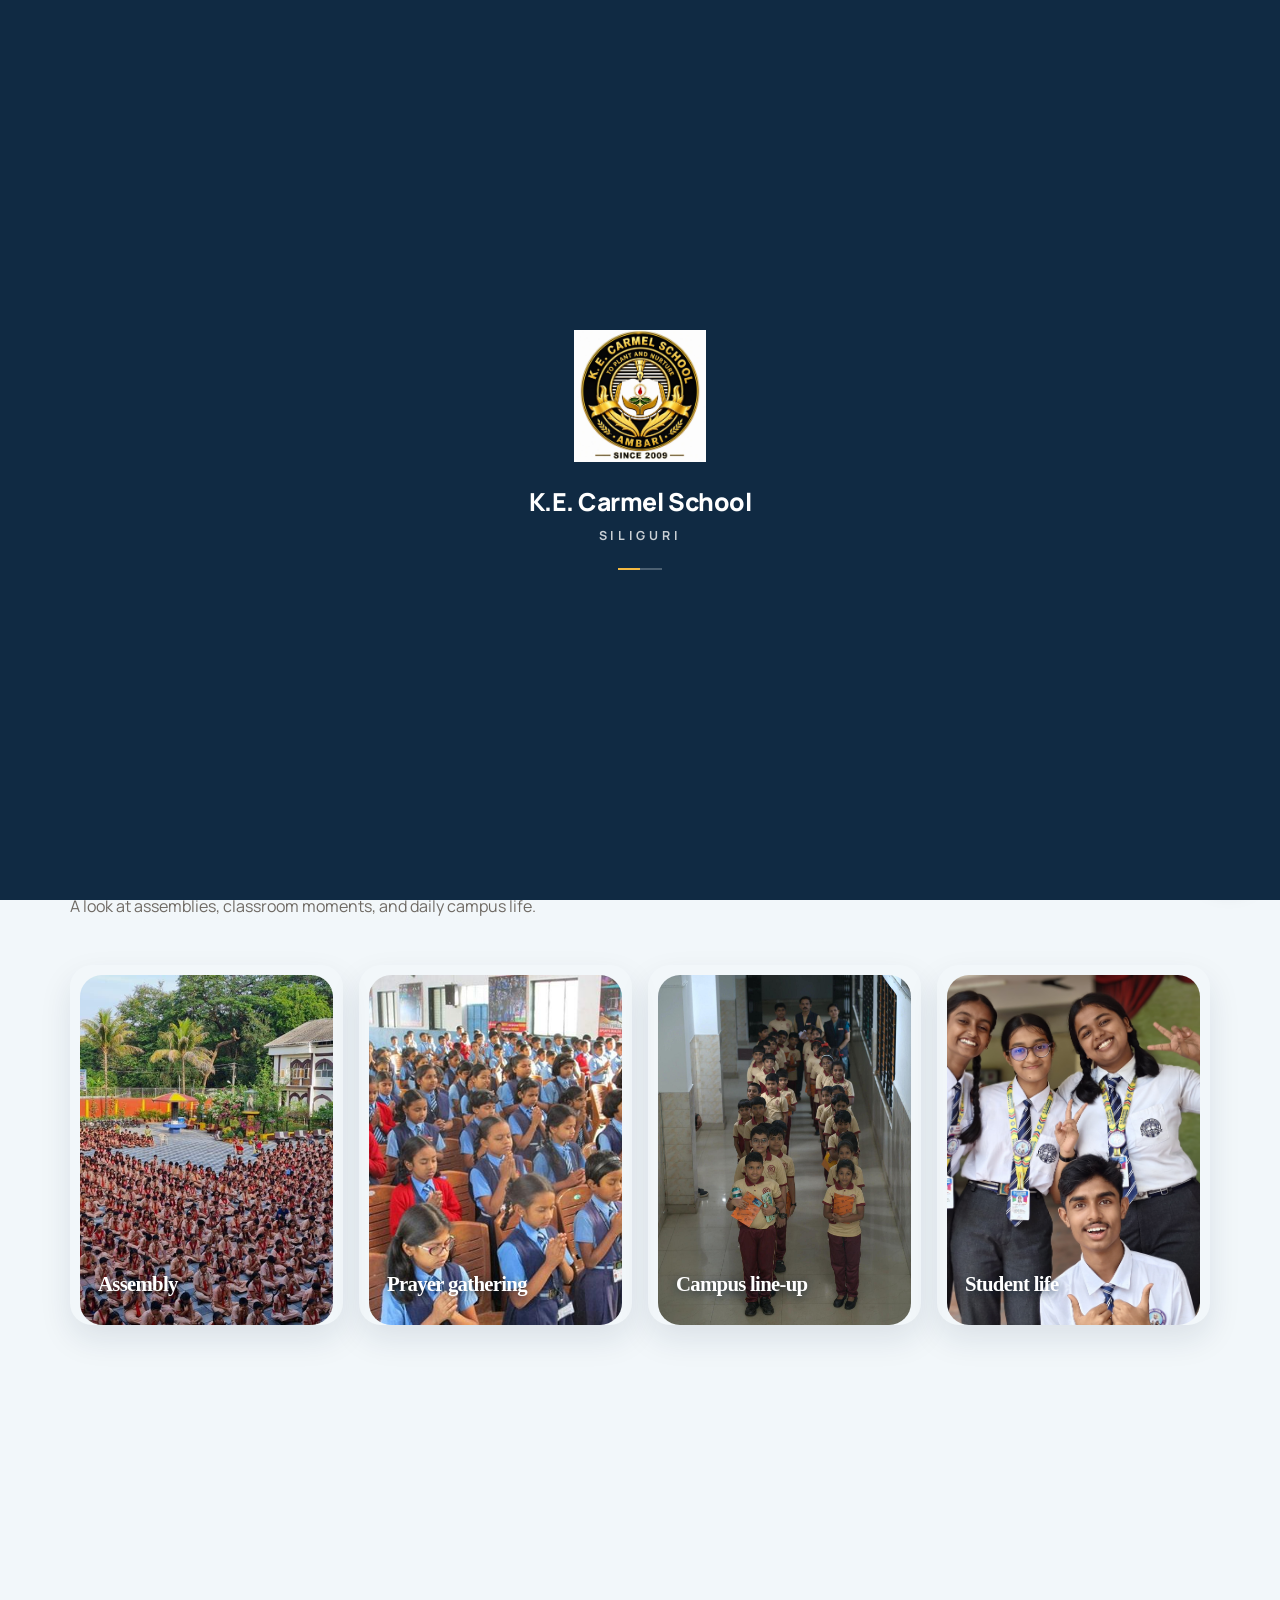
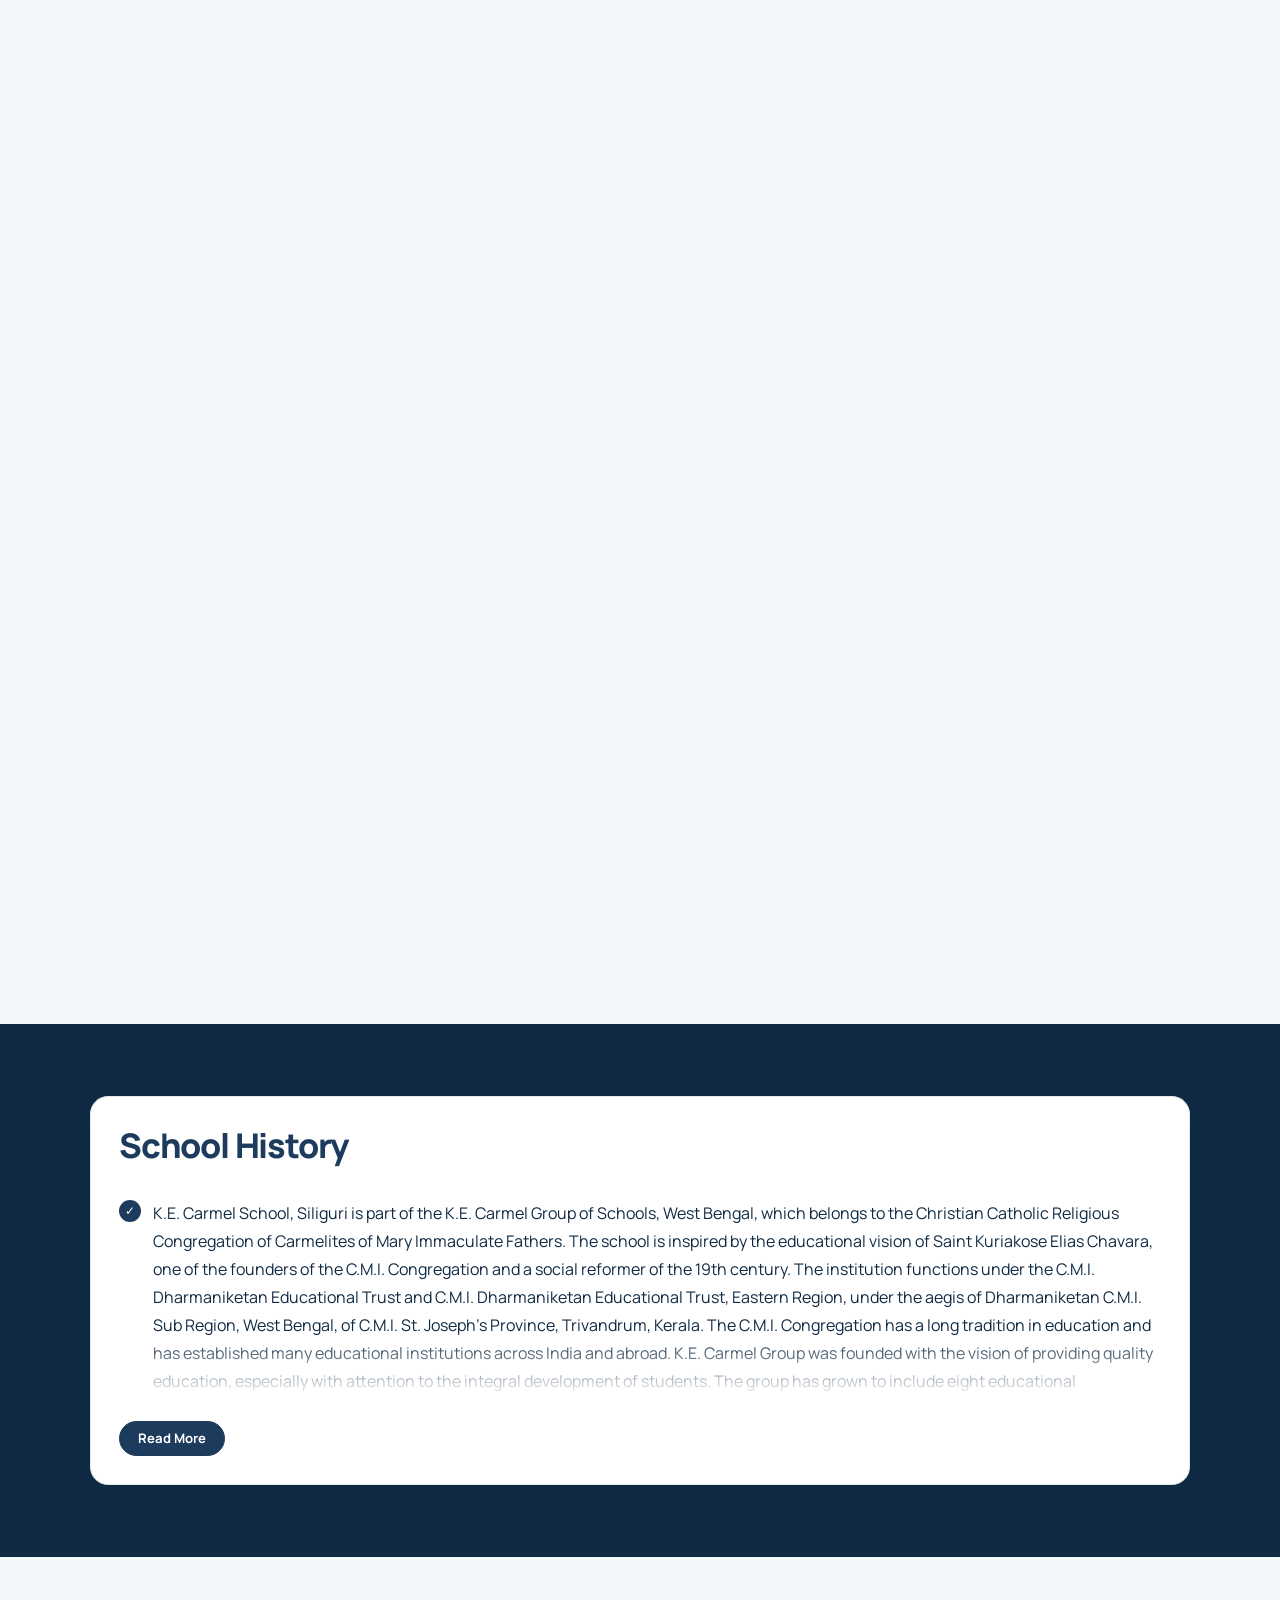
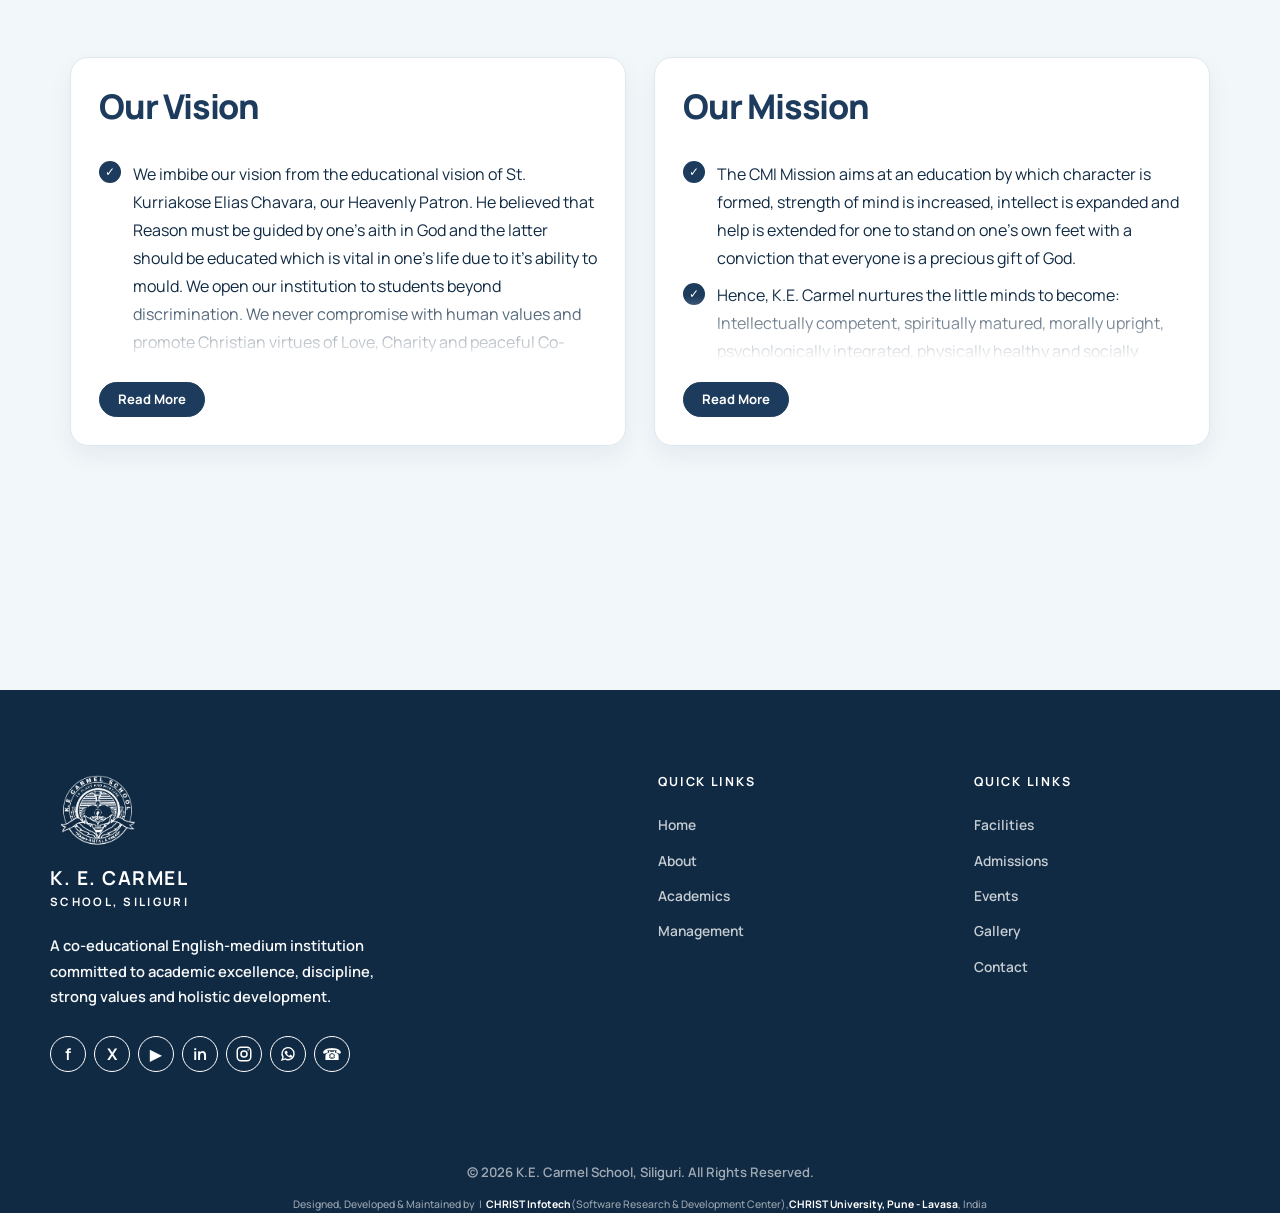
==== commit 5b095352: "Enhancement" ====
--- a/about.html
+++ b/about.html
@@ -5,7 +5,7 @@
   <meta charset="utf-8" />
   <meta name="viewport" content="width=device-width, initial-scale=1" />
   <meta name="description"
-    content="About K.E. Carmel School, Siliguri — history, vision, mission and principal’s message." />
+    content="About K.E. Carmel School, Siliguri — history, vision, mission and educational values." />
   <title>About • K.E. Carmel School, Siliguri</title>
 
   <link rel="icon" href="favicon.svg" type="image/svg+xml" />
@@ -87,166 +87,285 @@
           </div>
         </div>
 
-        <section class="section" style="padding-top: 2rem; padding-bottom: 0;">
-          <div class="section__head">
-            <h2>School Life</h2>
-            <p class="section__sub">A look at assemblies, classroom moments, and daily campus life.</p>
-          </div>
-          <div class="gallery about-gallery" aria-label="About school photos">
-            <figure class="gallery__item">
-              <img src="assets/images/about/image_1.png" alt="Large school assembly in the campus courtyard"
-                loading="lazy" />
-              <figcaption>Assembly</figcaption>
-            </figure>
-            <figure class="gallery__item">
-              <img src="assets/images/about/image_2.png"
-                alt="Students gathered in a classroom or hall for a prayer session" loading="lazy" />
-              <figcaption>Prayer gathering</figcaption>
-            </figure>
-            <figure class="gallery__item">
-              <img src="assets/images/about/image_3.png"
-                alt="Students standing in a corridor with teachers in the background" loading="lazy" />
-              <figcaption>Campus line-up</figcaption>
-            </figure>
-            <figure class="gallery__item">
-              <img src="assets/images/about/image_4.png" alt="Students posing together with backpacks on campus"
-                loading="lazy" />
-              <figcaption>Student life</figcaption>
-            </figure>
-          </div>
-        </section>
-
-        <section class="about-band about-band--ink">
-        <article class="card about-content-card">
-          <h2 class="h3">About Us</h2>
-          <!-- <p>K.E. Carmel Group of Schools, West Bengal belongs to the Christian Catholic Religious Congregation of Carmelites of Mary Immaculate (C.M.I.) Fathers. It is solely owned and managed by C.M.I. Dharmanivas Educational Trust (DET) and C.M.I. Dharmaniketan Educational Trust (Eastern Region), under the aegis of Dharmaniketan C.M.I. Sub Region, West Bengal, of C.M.I. St. Joseph’s Province, Trivandrum, Kerala, India.</p>
+        <div class="about-tabs" data-vertical-tabs>
+          <aside class="about-tabs__sidebar" aria-label="About page sections">
+            <p class="about-tabs__eyebrow">Explore our school</p>
+            <nav class="about-tabs__nav" aria-label="About page section navigation">
+              <button class="about-tabs__button is-active" id="about-tab-school-life" type="button" aria-current="true"
+                aria-controls="about-panel-school-life" data-tab-target="about-panel-school-life">
+                <span>School Life</span><span aria-hidden="true">&#8594;</span>
+              </button>
+              <button class="about-tabs__button" id="about-tab-about-us" type="button"
+                aria-controls="about-panel-about-us" data-tab-target="about-panel-about-us">
+                <span>About Us</span><span aria-hidden="true">&#8594;</span>
+              </button>
+              <button class="about-tabs__button" id="about-tab-motto" type="button" aria-controls="about-panel-motto"
+                data-tab-target="about-panel-motto">
+                <span>Motto &amp; Affiliation</span><span aria-hidden="true">&#8594;</span>
+              </button>
+              <button class="about-tabs__button" id="about-tab-history" type="button"
+                aria-controls="about-panel-history" data-tab-target="about-panel-history">
+                <span>School History</span><span aria-hidden="true">&#8594;</span>
+              </button>
+              <button class="about-tabs__button" id="about-tab-vision" type="button" aria-controls="about-panel-vision"
+                data-tab-target="about-panel-vision">
+                <span>Vision &amp; Mission</span><span aria-hidden="true">&#8594;</span>
+              </button>
+            </nav>
+          </aside>
+
+          <div class="about-tabs__content">
+            <div class="about-tab-panel is-active" id="about-panel-school-life" aria-labelledby="about-tab-school-life">
+              <section class="section school-life-section" style="padding-top: 2rem; padding-bottom: 0;">
+                <div class="section__head">
+                  <h2>School Life</h2>
+                  <p class="section__sub">A look at assemblies, classroom moments, and daily campus life.</p>
+                </div>
+                <div class="gallery about-gallery" aria-label="About school photos">
+                  <figure class="gallery__item">
+                    <img src="assets/images/about/image_1.png" alt="Large school assembly in the campus courtyard"
+                      loading="lazy" />
+                    <figcaption>Assembly</figcaption>
+                  </figure>
+                  <figure class="gallery__item">
+                    <img src="assets/images/about/image_2.png"
+                      alt="Students gathered in a classroom or hall for a prayer session" loading="lazy" />
+                    <figcaption>Prayer gathering</figcaption>
+                  </figure>
+                  <figure class="gallery__item">
+                    <img src="assets/images/about/image_3.png"
+                      alt="Students standing in a corridor with teachers in the background" loading="lazy" />
+                    <figcaption>Campus line-up</figcaption>
+                  </figure>
+                  <figure class="gallery__item">
+                    <img src="assets/images/KE CARMEL (1)/Students/A4IMG-20260801-WA0017.jpeg"
+                      alt="Students enjoying school life on campus" loading="lazy" />
+                    <figcaption>Student life</figcaption>
+                  </figure>
+                </div>
+              </section>
+            </div>
+
+            <div class="about-tab-panel" id="about-panel-about-us" aria-labelledby="about-tab-about-us">
+              <section class="about-band about-band--ink">
+                <article class="card about-content-card">
+                  <h2 class="h3">About Us</h2>
+                  <div id="about-us-part-1" class="read-more-content read-more-content--about-part"
+                    data-expandable-content>
+                    <!-- <p>K.E. Carmel Group of Schools, West Bengal belongs to the Christian Catholic Religious Congregation of Carmelites of Mary Immaculate (C.M.I.) Fathers. It is solely owned and managed by C.M.I. Dharmanivas Educational Trust (DET) and C.M.I. Dharmaniketan Educational Trust (Eastern Region), under the aegis of Dharmaniketan C.M.I. Sub Region, West Bengal, of C.M.I. St. Joseph’s Province, Trivandrum, Kerala, India.</p>
             <p>The group draws inspiration from Saint Kuriakose Elias Chavara (1805–1871), a saint and social reformer and one of the founders of the C.M.I. Congregation—the first Catholic religious congregation for men in India. Following his vision, the congregation has established more than 700 educational institutions in India and abroad. K.E. Carmel Group carries this vision through eight educational institutions in West Bengal and is approved as a Minority Educational Institution under F.No.1525 of 2006-143/8. The school imparts instruction from Nursery to Class XII under the CISCE curriculum, New Delhi.</p>
             <p>Our institutions are open to all, irrespective of sex, caste, colour or faith. Catholic students receive religious formation based on Gospel values, while others receive moral and spiritual formation. Curricular and co-curricular activities support the integral development of every student.</p>
             <p>The C.M.I. Missionary Fathers invest their best in forming the next generation as a contribution to national development. Committed teachers accompany students in their physical, intellectual, moral, cultural, aesthetic, emotional, spiritual and skill development.</p>
             <p>We form leaders who are intellectually competent, spiritually mature, morally upright, psychologically integrated, physically healthy, socially responsible and God-loving—people who champion justice, love, truth and peace and remain open to further growth.</p> -->
-          <p>K.E. Carmel Group of Schools, West Bengal belongs to the Christian Catholic Religious Congregation of
-            Carmelites of Mary Immaculate (C.M.I) Fathers. It is solely owned and managed by C.M.I Dharmanivas
-            Educational Trust (DET) and C.M.I. Dharmaniketan Educational Trust (Eastern Region) under the aegis of
-            Dharmaniketan C.M.I Sub Region, West Bengal of C.M.I St. Joseph’s Province, Trivandrum, Kerala, India. It
-            draws inspiration from Saint Kuriakose Elias Chavara (1805-71), a Saint and Social Reformer of the 19th
-            Century in the state of Kerala, India. He is one of the founders of the C.M.I Congregation, which is the
-            first Catholic Religious Congregation for men in India. Following his vision, C.M.I Congregation has
-            established more than 700 educational institutions all over India and abroad. The most reputed universities,
-            colleges, schools and other educational institutions which are run by C.M.I Congregation in India always
-            stand forth in excellence. The vision of education provided by C.M.I congregation focuses exclusively on the
-            integral development of rural areas of India by providing quality education. K. E. Carmel Group, with this
-            noble vision, flourishes with eight educational institutions in the state of West Bengal. The group is
-            approved as a Minority Educational Institution as F.No.1525 of 2006-143/8. It imparts instructions to
-            students from NURSERY TO CLASS XII under CISCE curriculum, New Delhi, India.</p>
-          <p>Being aware that educational process is the most important human resource development, we open our
-            institutions to all, irrespective of sex, caste, colour or faith. We usually prefer Catholics as members of
-            our Minority Community and give them religious formation based on the values of Gospel while others are
-            provided with moral and spiritual formation. We organize various curricular and co-curricular activities for
-            the integral development of our students,</p>
-          <p>The CMI Missionary Fathers from Kerala (St. Joseph’s Province, Trivandrum) invest their best for the
-            excellent formation of the next generation as our contribution towards the national development. Through our
-            educational institutions we respond to the national need o preparing the youth to be socially responsible so
-            that India becomes a supreme power house by the year 2030. Hence, we select and train committed teachers,
-            who stand by our students in their physical, intellectual, moral, cultural, aesthetic, emotional, spiritual
-            and skill developments. We have been nurturing them with our rich experience in education for the past 189
-            years upholding the age-old spiritual traditions of India and of the St. Thomas Christians of Apostolic
-            origin.</p>
-          <p>Hence, we pay attention in forming leaders who are intellectually competent, spiritually mature, morally
-            upright, psychologically integrated, physically healthy, socially acceptable and God-loving who will
-            champion the cause of justice love, truth and peace, and who are ever open to further growth. The secret of
-            our success in education is a community teachers who are committed to their vocation, professionally
-            competent, morally upright, just and humane in dealings and who grow with the nation in the right vision of
-            development. We aspire towards creating a just an humane society w ere dignity o a person is respected
-            unjust social structures are challenged, our cultural heritage of ahimsa, secularism, religious harmony and
-            national integration are to field and where the poor and marginalized are specially attended to.</p>
-        </article>
-        </section>
-
-        <div class="row row-cols-1 row-cols-lg-2 g-3 mt-24">
-          <div class="col">
-            <article class="card h-100">
-              <h2 class="h3">Our Motto</h2>
-              <p>Everyone has received a Divine Call to devote oneself to the welfare of society (Jeremiah 1:10). Based
-                on this ideal, K.E. Carmel School has the motto <strong>“To Plant and Nurture.”</strong> K.E.C.S. stands
-                for value-laden <strong>Kinship, Excellence and Character.</strong></p>
-              <p>Education brings teachers, parents and students together to plant divine wisdom in young minds and
-                nurture its growth through concentration, dedication and hard work. We develop hands to help, lips to
-                smile and words to cheer others.</p>
-            </article>
-          </div>
-        </div>
-        <section class="about-band about-band--ink">
-        <article class="card affiliation-card">
-          <h2 class="h3">School History</h2>
-          <p>K.E. Carmel School, Siliguri is part of the K.E. Carmel Group of Schools, West Bengal, which belongs to the
-            Christian Catholic Religious Congregation of Carmelites of Mary Immaculate Fathers. The school is inspired
-            by the educational vision of Saint Kuriakose Elias Chavara, one of the founders of the C.M.I. Congregation
-            and a social reformer of the 19th century.
-            The institution functions under the C.M.I. Dharmaniketan Educational Trust and C.M.I. Dharmaniketan
-            Educational Trust, Eastern Region, under the aegis of Dharmaniketan C.M.I. Sub Region, West Bengal, of
-            C.M.I. St. Joseph’s Province, Trivandrum, Kerala. The C.M.I. Congregation has a long tradition in education
-            and has established many educational institutions across India and abroad.
-            K.E. Carmel Group was founded with the vision of providing quality education, especially with attention to
-            the integral development of students. The group has grown to include eight educational institutions in West
-            Bengal. K.E. Carmel School, Siliguri follows the C.I.S.C.E. / ISC curriculum, New Delhi, and serves students
-            from Nursery to Class XII.
-            The school continues the C.M.I. mission of forming students who are intellectually competent, spiritually
-            mature, morally upright, psychologically integrated, physically healthy and socially acceptable. Its motto,
-            “To Plant and Nurture”, reflects its commitment to nurturing young minds through value-based education,
-            discipline, character formation and holistic development.
-          </p>
-        </article>
-        </section>
-
-
-        <article class="card affiliation-card mt-24">
-          <h2 class="h3">Affiliation</h2>
-          <p><strong>Affiliated to C.I.S.C.E./ISC (New Delhi)</strong><br>Registration No. WB449</p>
-          <p>C.I.S.C.E. (New Delhi) Curriculum<br>Council for the Indian School Certificate Examinations</p>
-          <p>The group is approved as a Minority Educational Institution under F.No.1525 of 2006-143/8.</p>
-        </article>
-
-        <div class="row row-cols-1 row-cols-lg-2 g-3 mt-24 current-vision-mission">
-          <div class="col">
-            <article class="card card--accent h-100">
-              <h2 class="h3">Our Vision</h2>
-              <p>We imbibe our vision from the educational vision of St. Kurriakose Elias Chavara, our Heavenly Patron.
-                He believed that Reason must be guided by one’s aith in God and the latter should be educated which is
-                vital in one’s life due to it’s ability to mould. We open our institution to students beyond
-                discrimination. We never compromise with human values and promote Christian virtues of Love, Charity and
-                peaceful Co-existence. All our schools cater best education with modern technologies and amenities with
-                a host of experienced and committed staff. We see the latent potential of our students and mould them
-                into better individuals and globally competent citizens.</p>
-            </article>
-          </div>
-          <div class="col">
-            <article class="card card--accent h-100">
-              <h2 class="h3">Our Mission</h2>
-              <p>The CMI Mission aims at an education by which character is formed, strength of mind is increased,
-                intellect is expanded and help is extended for one to stand on one’s own feet with a conviction that
-                everyone is a precious gift of God.</p>
-              <p>Hence, K.E. Carmel nurtures the little minds to become: Intellectually competent, spiritually matured,
-                morally upright, psychologically integrated, physically healthy and socially acceptable.</p>
-              <p>K.E. Carmel School is a powerful agent of social change and aspires towards creating a just human
-                society where dignity of the person is respected, unjust social structures are challenged, cultural
-                heritage of Ahimsa, Satya, Secularism, democracy, religious harmony and national integration are upheld
-                and where the poor and marginalised are specially taken care of.</p>
-              <p>Here, young minds are inspired and helped to imbibe genuine human values in the present global context
-                of: Rampant injustice, Religion cultural fundamentalism, Environmental exploitation and the spread of
-                materialistic culture.</p>
-            </article>
-          </div>
-        </div>
-
-        <div class="card mt-24 current-principal-placeholder">
-          <h2 class="h3">Principal’s Message</h2>
-          <div class="empty-content-placeholder"
-            aria-label="Principal name, message and photograph will be added later">
-            <p>At K.E. Carmel School, we believe that education plays a vital role in shaping the future of every child.
-              Our goal is not
-              only to help students achieve academic success but also to guide them in becoming responsible, confident,
-              and value-driven
-              individuals.</p>
+                    <p>K.E. Carmel Group of Schools, West Bengal belongs to the Christian Catholic Religious
+                      Congregation of
+                      Carmelites of Mary Immaculate (C.M.I) Fathers. It is solely owned and managed by C.M.I Dharmanivas
+                      Educational Trust (DET) and C.M.I. Dharmaniketan Educational Trust (Eastern Region) under the
+                      aegis of
+                      Dharmaniketan C.M.I Sub Region, West Bengal of C.M.I St. Joseph’s Province, Trivandrum, Kerala,
+                      India. It
+                      draws inspiration from Saint Kuriakose Elias Chavara (1805-71), a Saint and Social Reformer of the
+                      19th
+                      Century in the state of Kerala, India. He is one of the founders of the C.M.I Congregation, which
+                      is the
+                      first Catholic Religious Congregation for men in India. Following his vision, C.M.I Congregation
+                      has
+                      established more than 700 educational institutions all over India and abroad. The most reputed
+                      universities,
+                      colleges, schools and other educational institutions which are run by C.M.I Congregation in India
+                      always
+                      stand forth in excellence. The vision of education provided by C.M.I congregation focuses
+                      exclusively on the
+                      integral development of rural areas of India by providing quality education. K. E. Carmel Group,
+                      with this
+                      noble vision, flourishes with eight educational institutions in the state of West Bengal. The
+                      group is
+                      approved as a Minority Educational Institution as F.No.1525 of 2006-143/8. It imparts instructions
+                      to
+                      students from NURSERY TO CLASS XII under CISCE curriculum, New Delhi, India.</p>
+                    <p>Being aware that educational process is the most important human resource development, we open
+                      our
+                      institutions to all, irrespective of sex, caste, colour or faith. We usually prefer Catholics as
+                      members of
+                      our Minority Community and give them religious formation based on the values of Gospel while
+                      others are
+                      provided with moral and spiritual formation. We organize various curricular and co-curricular
+                      activities for
+                      the integral development of our students,</p>
+                  </div>
+                  <button id="about-us-part-1-button" class="facility-read-more" type="button" data-expand-content
+                    data-expand-target="about-us-part-1" data-reveal-targets="about-us-part-2 about-us-part-2-button"
+                    data-hide-on-expand aria-expanded="false">Read More</button>
+                  <div id="about-us-part-2" class="read-more-content read-more-content--about-part mt-3"
+                    data-expandable-content hidden>
+                    <p>The CMI Missionary Fathers from Kerala (St. Joseph’s Province, Trivandrum) invest their best for
+                      the
+                      excellent formation of the next generation as our contribution towards the national development.
+                      Through our
+                      educational institutions we respond to the national need o preparing the youth to be socially
+                      responsible so
+                      that India becomes a supreme power house by the year 2030. Hence, we select and train committed
+                      teachers,
+                      who stand by our students in their physical, intellectual, moral, cultural, aesthetic, emotional,
+                      spiritual
+                      and skill developments. We have been nurturing them with our rich experience in education for the
+                      past 189
+                      years upholding the age-old spiritual traditions of India and of the St. Thomas Christians of
+                      Apostolic
+                      origin.</p>
+                    <p>Hence, we pay attention in forming leaders who are intellectually competent, spiritually mature,
+                      morally
+                      upright, psychologically integrated, physically healthy, socially acceptable and God-loving who
+                      will
+                      champion the cause of justice love, truth and peace, and who are ever open to further growth. The
+                      secret of
+                      our success in education is a community teachers who are committed to their vocation,
+                      professionally
+                      competent, morally upright, just and humane in dealings and who grow with the nation in the right
+                      vision of
+                      development. We aspire towards creating a just an humane society w ere dignity o a person is
+                      respected
+                      unjust social structures are challenged, our cultural heritage of ahimsa, secularism, religious
+                      harmony and
+                      national integration are to field and where the poor and marginalized are specially attended to.
+                    </p>
+                  </div>
+                  <button id="about-us-part-2-button" class="facility-read-more" type="button" data-expand-content
+                    data-expand-target="about-us-part-2" data-reset-show="about-us-part-1-button"
+                    data-reset-hide="about-us-part-2 about-us-part-2-button"
+                    data-reset-content="about-us-part-1 about-us-part-2" aria-expanded="false" hidden>Read More</button>
+                </article>
+              </section>
+            </div>
+
+            <div class="about-tab-panel" id="about-panel-motto" aria-labelledby="about-tab-motto">
+              <div class="row row-cols-1 row-cols-lg-2 g-3 mt-24">
+                <div class="col">
+                  <article class="card h-100">
+                    <h2 class="h3">Our Motto</h2>
+                    <p>Everyone has received a Divine Call to devote oneself for the welfare of the society. (Jeremiah
+                      1:10). Based on this ideal, K.E. Carmel School has its motto <strong>‘To Plant and
+                        Nurture”.</strong> K.E.C.S.
+                      stands for <strong>‘value laden Kinship, Excellence and Character’.</strong></p>
+
+                    <p>Education is a process in which teachers, parents and students work together t o have the
+                      delicate seed of divine wisdom planted in the young minds and to nurture its spontaneous growth by
+                      providing an appropriate atmosphere of concentration, dedication and hard work.</p>
+
+                    <p>
+                      To educate is not merely to develop and improve an individual but to influence the family and
+                      society of which one is a member. It is his or her divine call to work towards the creation of a
+                      New Heaven and Earth by spreading happiness, peace, joy and love all around. We develop ands to he
+                      p, Lips to smile and Words to cheer up others.
+                    </p>
+                  </article>
+                </div>
+                <div class="col">
+                  <article class="card affiliation-card h-100">
+                    <h2 class="h3">Affiliation</h2>
+                    <p><strong>Affiliated to C.I.S.C.E./ISC (New Delhi)</strong><br>Registration No. WB449</p>
+                    <p>C.I.S.C.E. (New Delhi) Curriculum<br>Council for the Indian School Certificate Examinations</p>
+                    <p>The group is approved as a Minority Educational Institution under F.No.1525 of 2006-143/8.</p>
+                  </article>
+                </div>
+              </div>
+            </div>
+
+            <div class="about-tab-panel" id="about-panel-history" aria-labelledby="about-tab-history">
+              <section class="about-band about-band--ink">
+                <article class="card affiliation-card">
+                  <h2 class="h3">School History</h2>
+                  <div class="read-more-content" data-expandable-content>
+                    <p>K.E. Carmel School, Siliguri is part of the K.E. Carmel Group of Schools, West Bengal, which
+                      belongs to the
+                      Christian Catholic Religious Congregation of Carmelites of Mary Immaculate Fathers. The school is
+                      inspired
+                      by the educational vision of Saint Kuriakose Elias Chavara, one of the founders of the C.M.I.
+                      Congregation
+                      and a social reformer of the 19th century.
+                      The institution functions under the C.M.I. Dharmaniketan Educational Trust and C.M.I.
+                      Dharmaniketan
+                      Educational Trust, Eastern Region, under the aegis of Dharmaniketan C.M.I. Sub Region, West
+                      Bengal, of
+                      C.M.I. St. Joseph’s Province, Trivandrum, Kerala. The C.M.I. Congregation has a long tradition in
+                      education
+                      and has established many educational institutions across India and abroad.
+                      K.E. Carmel Group was founded with the vision of providing quality education, especially with
+                      attention to
+                      the integral development of students. The group has grown to include eight educational
+                      institutions in West
+                      Bengal. K.E. Carmel School, Siliguri follows the C.I.S.C.E. / ISC curriculum, New Delhi, and
+                      serves students
+                      from Nursery to Class XII.
+                      The school continues the C.M.I. mission of forming students who are intellectually competent,
+                      spiritually
+                      mature, morally upright, psychologically integrated, physically healthy and socially acceptable.
+                      Its motto,
+                      “To Plant and Nurture”, reflects its commitment to nurturing young minds through value-based
+                      education,
+                      discipline, character formation and holistic development.
+                    </p>
+                  </div>
+                  <button class="facility-read-more" type="button" data-expand-content aria-expanded="false">Read
+                    More</button>
+                </article>
+              </section>
+            </div>
+
+            <div class="about-tab-panel" id="about-panel-vision" aria-labelledby="about-tab-vision">
+              <div class="row row-cols-1 row-cols-lg-2 g-3 mt-24 current-vision-mission">
+                <div class="col">
+                  <article class="card card--accent h-100">
+                    <h2 class="h3">Our Vision</h2>
+                    <div class="read-more-content" data-expandable-content>
+                      <p>We imbibe our vision from the educational vision of St. Kurriakose Elias Chavara, our Heavenly
+                        Patron.
+                        He believed that Reason must be guided by one’s aith in God and the latter should be educated
+                        which is
+                        vital in one’s life due to it’s ability to mould. We open our institution to students beyond
+                        discrimination. We never compromise with human values and promote Christian virtues of Love,
+                        Charity and
+                        peaceful Co-existence. All our schools cater best education with modern technologies and
+                        amenities with
+                        a host of experienced and committed staff. We see the latent potential of our students and mould
+                        them
+                        into better individuals and globally competent citizens.</p>
+                    </div>
+                    <button class="facility-read-more" type="button" data-expand-content aria-expanded="false">Read
+                      More</button>
+                  </article>
+                </div>
+                <div class="col">
+                  <article class="card card--accent h-100">
+                    <h2 class="h3">Our Mission</h2>
+                    <div class="read-more-content" data-expandable-content>
+                      <p>The CMI Mission aims at an education by which character is formed, strength of mind is
+                        increased,
+                        intellect is expanded and help is extended for one to stand on one’s own feet with a conviction
+                        that
+                        everyone is a precious gift of God.</p>
+                      <p>Hence, K.E. Carmel nurtures the little minds to become: Intellectually competent, spiritually
+                        matured,
+                        morally upright, psychologically integrated, physically healthy and socially acceptable.</p>
+                      <p>K.E. Carmel School is a powerful agent of social change and aspires towards creating a just
+                        human
+                        society where dignity of the person is respected, unjust social structures are challenged,
+                        cultural
+                        heritage of Ahimsa, Satya, Secularism, democracy, religious harmony and national integration are
+                        upheld
+                        and where the poor and marginalised are specially taken care of.</p>
+                      <p>Here, young minds are inspired and helped to imbibe genuine human values in the present global
+                        context
+                        of: Rampant injustice, Religion cultural fundamentalism, Environmental exploitation and the
+                        spread of
+                        materialistic culture.</p>
+                    </div>
+                    <button class="facility-read-more" type="button" data-expand-content aria-expanded="false">Read
+                      More</button>
+                  </article>
+                </div>
+              </div>
+            </div>
           </div>
         </div>
 
@@ -285,4 +404,4 @@
   <script defer src="assets/js/main.js"></script>
 </body>
 
-</html>
+</html>
--- a/assets/css/styles.css
+++ b/assets/css/styles.css
@@ -257,10 +257,10 @@
   background: rgba(255, 255, 255, 0.15);
 }
 
-.site-nav__link[aria-current="page"] {
+/* .site-nav__link[aria-current="page"] {
   background: rgba(255, 255, 255, 0.2);
   border: 1px solid rgba(255, 255, 255, 0.3);
-}
+} */
 
 .site-nav__cta {
   background: transparent;
@@ -320,7 +320,7 @@
 
 p {
   margin: 0.6rem 0 0;
-  color: rgba(11, 18, 32, 0.86);
+  /* color: rgba(11, 18, 32, 0.86); */
 }
 
 .muted {
@@ -719,7 +719,7 @@
 }
 
 .event-card__media {
-  aspect-ratio: 16 / 10;
+  aspect-ratio: 15 / 8;
   overflow: hidden;
   background: rgba(128, 19, 26, 0.06);
 }
@@ -766,7 +766,7 @@
 .event-card__title {
   font-size: 1.08rem;
   font-weight: 850;
-  color: var(--brand);
+  color: var(--cs-ink-soft);
   line-height: 1.2;
 }
 
@@ -2152,7 +2152,7 @@
 
 .leadership-copy blockquote {
   max-width: 700px;
-  margin: 25px 0;
+  margin: 1px 0;
   color: rgba(255, 255, 255, .82);
   font: italic 1.08rem/1.9 Georgia, serif;
 }
@@ -3490,6 +3490,123 @@
 .home-page .home-header:not(.is-sticky) .home-brand img{width:58px;height:58px}.home-page .home-header:not(.is-sticky) .home-brand span{display:grid;justify-items:start}
 .home-page .home-header:not(.is-sticky) .home-nav--left,.home-page .home-header:not(.is-sticky) .home-nav--right{grid-column:auto;grid-row:auto;flex:0 0 auto;gap:4px}.home-page .home-header:not(.is-sticky) .home-nav--left{order:2}.home-page .home-header:not(.is-sticky) .home-nav--right{order:3}
 .home-page .home-header:not(.is-sticky) .site-nav__link{padding:11px 8px;color:#fff;font-size:.78rem}
+}
+
+/* Shared image interaction used throughout the website. */
+main img {
+  transition: transform .7s ease;
+}
+main a:has(> img),
+main figure,
+main .welcome-frame,
+main .photo-placeholder,
+main .card:has(> img),
+main .facility:has(> img),
+main .story,
+main .home-slide {
+  overflow: hidden;
+}
+main a:hover img,
+main figure:hover img,
+main .card:hover > img,
+main .facility:hover > img,
+main .story:hover img,
+main .welcome-frame:hover img,
+main .leadership-photo:hover img,
+main .home-slide:hover > img,
+main .stats-grid article:hover img {
+  transform: scale(1.06);
+}
+
+/* By The Numbers now uses four photographic markers. */
+.home-page .stats-grid article i {
+  overflow: hidden;
+  border: 2px solid rgba(255,255,255,.32);
+}
+.home-page .stats-grid article i img {
+  width: 100%;
+  height: 100%;
+  display: block;
+  border-radius: 50%;
+  object-fit: cover;
+}
+
+/* Extend the Principal portrait to follow the message column. */
+.home-page .leadership-photo {
+  align-self: stretch;
+}
+.home-page .leadership-photo .photo-placeholder {
+  height: 100%;
+  min-height: 720px;
+  aspect-ratio: auto;
+}
+
+/* Two independent, compact About Us disclosure groups. */
+.page-about .read-more-content--about-part {
+  max-height: 125px;
+}
+.page-about .read-more-content--about-part.is-expanded {
+  max-height: 2200px;
+}
+
+@media(max-width:700px) {
+  .home-page .leadership-photo .photo-placeholder { min-height: 520px; }
+  .page-about .read-more-content--about-part { max-height: 110px; }
+}
+
+@media (prefers-reduced-motion: reduce) {
+  main img { transition: none; }
+}
+
+/* Keep the About Vision and Mission cards independently sized. */
+.page-about .current-vision-mission.row {
+  align-items: flex-start !important;
+}
+.page-about .current-vision-mission.row > .col {
+  align-self: flex-start !important;
+}
+.page-about .current-vision-mission.row > .col > .card.h-100 {
+  height: auto !important;
+  min-height: 0 !important;
+}
+
+/* Independent expandable cards on About and Facilities pages. */
+.read-more-content {
+  position: relative;
+  max-height: 210px;
+  overflow: hidden;
+  transition: max-height .45s ease;
+}
+.read-more-content:not(.is-expanded)::after {
+  content: "";
+  position: absolute;
+  right: 0;
+  bottom: 0;
+  left: 0;
+  height: 64px;
+  background: linear-gradient(transparent,#fff);
+  pointer-events: none;
+}
+.read-more-content.is-expanded { max-height: 3000px; }
+.page-about .about-content-card,
+.page-about .affiliation-card,
+.page-about .current-vision-mission .card {
+  display: flex;
+  flex-direction: column;
+  align-items: stretch;
+}
+.page-about .facility-read-more { margin-top: 22px; }
+
+/* Expanding Library must not stretch its two neighbouring cards. */
+.page-facilities .row:has(.facility.card) { align-items: flex-start; }
+.page-facilities .row { align-items: flex-start; }
+.page-facilities .facility.card.h-100 {
+  height: auto !important;
+}
+
+@media(max-width:700px) {
+  .read-more-content { max-height: 190px; }
+  .read-more-content.is-expanded { max-height: 4000px; }
 }
 
 /* Index desktop topbar matching the supplied two-row reference. */
@@ -4938,7 +5055,7 @@
 
 .page-events .page-hero,
 .page-announcements .page-hero {
-  background-image: linear-gradient(90deg, rgba(0, 50, 31, .86), rgba(0, 50, 31, .18)), url("../images/home/Carousel_3.jpg");
+  background-image: linear-gradient(90deg, rgba(0, 50, 31, .86), rgba(0, 50, 31, .18)), url("../images/KE CARMEL (1)/Awards/Telegraph Awards/techersimg.jpeg");
 }
 
 .page-contact .page-hero {
@@ -7043,7 +7160,9 @@
 .home-hero__content>p,
 .home-hero__content>span,
 .home-slide__content>p {
-  color: var(--cs-coral) !important;
+  /* color: var(--cs-coral) !important; */
+  color:var(--template-yellow) !important;
+
 }
 
 /* Beyond the classroom: deep-ink panel with equal, overflow-safe cards. */
@@ -7350,16 +7469,6 @@
   line-height: 1;
 }
 
-.page-about .current-principal-placeholder {
-  display: block !important;
-}
-
-.page-about .current-vision-mission~.card.current-principal-placeholder.mt-24:last-child {
-  display: block !important;
-  visibility: visible !important;
-  opacity: 1 !important;
-}
-
 /* Academics card titles use the shared section-heading colour. */
 .page-academics main .card h2,
 .page-academics main .card h3,
@@ -7478,7 +7587,7 @@
 }
 .page-events .section__head h2,
 .page-events .event-information .card h3 {
-  margin-left: 0 !important;
+  /* margin-left: 0 !important; */
   color: var(--template-green) !important;
   text-align: left !important;
 }
@@ -7641,6 +7750,34 @@
 .home-page .activity-grid > a:nth-child(even) { background: var(--cs-ink-soft) !important; }
 .home-page .activity-grid > a i { color: var(--cs-amber); background: rgba(255,255,255,.08); }
 .home-page .activity-grid > a:hover { background: #294b6d !important; }
+.home-page .activity-grid > a {
+  padding: 0 0 22px;
+  overflow: hidden;
+  justify-content: flex-start;
+}
+.home-page .activity-grid > a > img {
+  width: 100%;
+  height: 145px;
+  flex: 0 0 145px;
+  object-fit: cover;
+  transition: transform .35s ease;
+}
+.home-page .activity-grid > a:hover > img { transform: scale(1.05); }
+.home-page .activity-grid > a > b { padding: 0 14px; }
+
+.home-page .leadership-photo .photo-placeholder {
+  overflow: hidden;
+  place-content: stretch;
+}
+.home-page .leadership-photo .photo-placeholder img {
+  width: 100%;
+  height: 100%;
+  /* height: auto;
+  width: auto; */
+  opacity: 1;
+  object-fit: cover;
+  object-position: center top;
+}
 
 /* Cards placed on ink sections retain readable light surfaces. */
 .home-page .gallery-ribbon a { color: var(--cs-ink); background: #fff; }
@@ -7869,8 +8006,9 @@
   background: transparent !important;
 }
 .page-admissions main > .section:first-child > .container > .callout {
+  margin-top: 55px !important;
   padding-top: 34px;
-  padding-bottom: 34px;
+  padding-bottom: 4px;
 }
 
 /* Events ends immediately after the final achievement section. */
@@ -8301,3 +8439,1417 @@
 .home-page .home-header:not(.is-sticky) .site-nav__link{padding:11px 8px;color:#fff;font-size:.78rem}
 }
 
+/* Image-overlay card language shared with Learning Spaces. */
+@media(min-width:701px) {
+  .home-page .activity-grid.row {
+    display: grid;
+    grid-template-columns: repeat(3,minmax(0,1fr));
+    gap: 22px;
+  }
+}
+.home-page .activity-grid.row > a.col,
+.home-page .gallery-ribbon > a {
+  position: relative;
+  min-height: 340px;
+  height: 340px;
+  padding: 0;
+  overflow: hidden;
+  border: 0;
+  border-radius: 22px;
+  color: #fff;
+  background: var(--cs-ink) !important;
+  box-shadow: 0 14px 35px rgba(16,42,67,.16);
+  transform: none;
+}
+.home-page .activity-grid.row > a.col::after,
+.home-page .gallery-ribbon > a::after {
+  content: "";
+  position: absolute;
+  z-index: 1;
+  inset: 0;
+  background: linear-gradient(180deg,transparent 35%,rgba(7,25,41,.88) 100%);
+  pointer-events: none;
+}
+.home-page .activity-grid.row > a.col > img,
+.home-page .gallery-ribbon > a > img {
+  width: 100%;
+  height: 100%;
+  min-height: 100%;
+  display: block;
+  border-radius: 22px;
+  object-fit: cover;
+}
+.home-page .activity-grid.row > a.col > b,
+.home-page .gallery-ribbon > a > span {
+  position: absolute;
+  z-index: 2;
+  right: 24px;
+  bottom: 24px;
+  left: 24px;
+  width: auto;
+  padding: 0;
+  color: #fff;
+  font-size: 1.05rem;
+  font-weight: 800;
+  line-height: 1.35;
+  text-align: left;
+}
+.home-page .activity-grid.row > a.col:hover,
+.home-page .gallery-ribbon > a:hover {
+  background: var(--cs-ink) !important;
+  transform: translateY(-6px);
+}
+
+@media(max-width:700px) {
+  .home-page .activity-grid.row > a.col,
+  .home-page .gallery-ribbon > a {
+    min-height: 320px;
+    height: 320px;
+  }
+}
+
+/* Final Home refinements: consistent radii and photographic statistics. */
+.home-page .activity-grid.row > a.col,
+.home-page .activity-grid.row > a.col > img {
+  border-radius: 22px !important;
+}
+
+.home-page .stats-grid article {
+  position: relative;
+  min-height: 220px;
+  padding: 28px 24px;
+  display: flex;
+  flex-direction: column;
+  align-items: flex-start;
+  justify-content: flex-end;
+  overflow: hidden;
+  border: 1px solid rgba(255,255,255,.18);
+  background: var(--cs-ink);
+}
+.home-page .stats-grid article::after {
+  content: "";
+  position: absolute;
+  z-index: 1;
+  inset: 0;
+  background: linear-gradient(180deg,rgba(7,25,41,.06) 20%,rgba(7,25,41,.92) 100%);
+  pointer-events: none;
+}
+.home-page .stats-grid article > img {
+  position: absolute;
+  z-index: 0;
+  inset: 0;
+  width: 100%;
+  height: 100%;
+  object-fit: cover;
+}
+.home-page .stats-grid article > strong,
+.home-page .stats-grid article > span {
+  position: relative;
+  z-index: 2;
+  color: #fff;
+  text-align: left;
+}
+
+.home-page .leadership-photo,
+.home-page .leadership-photo .photo-placeholder,
+.home-page .leadership-photo .photo-placeholder img {
+  border-radius: 24px;
+}
+
+@media(min-width:701px) {
+  .home-page .stories-section > .strip-controls button {
+    display: none;
+  }
+}
+@media(max-width:700px) {
+  .home-page .stories-section > .strip-controls {
+    display: flex;
+    justify-content: center;
+  }
+  .home-page .stories-section > .strip-controls button {
+    display: grid !important;
+  }
+  .home-page .leadership-photo {
+    width: min(100%,330px);
+    max-width: 330px;
+    margin-right: auto;
+    margin-left: auto;
+    justify-self: center;
+  }
+}
+
+/* Notice marker and rounded statistics cards. */
+.home-page .notice-strip__title h2 {
+  display: inline-flex;
+  align-items: center;
+  gap: 12px;
+}
+.home-page .notice-board-icon {
+  width: 42px;
+  height: 42px;
+  display: inline-grid;
+  flex: 0 0 42px;
+  place-items: center;
+  border-radius: 50%;
+  color: var(--cs-ink);
+  background: var(--cs-amber);
+}
+.home-page .notice-board-icon svg {
+  width: 23px;
+  height: 23px;
+}
+.home-page .stats-grid article {
+  border-radius: 22px;
+}
+.home-page .stats-grid article > img {
+  border-radius: 22px;
+}
+
+/* School Life uses the same image-and-overlay card treatment as Home. */
+.page-about .about-gallery {
+  display: grid;
+  grid-template-columns: repeat(4,minmax(0,1fr));
+  gap: 20px;
+}
+.page-about .about-gallery .gallery__item {
+  position: relative;
+  height: 320px;
+  margin: 0;
+  overflow: hidden;
+  border-radius: 22px;
+  box-shadow: 0 14px 35px rgba(16,42,67,.16);
+}
+.page-about .about-gallery .gallery__item::after {
+  content: "";
+  position: absolute;
+  z-index: 1;
+  inset: 0;
+  background: linear-gradient(180deg,transparent 38%,rgba(7,25,41,.9) 100%);
+  pointer-events: none;
+}
+.page-about .about-gallery .gallery__item img {
+  width: 100%;
+  height: 100%;
+  display: block;
+  border-radius: 22px;
+  object-fit: cover;
+}
+.page-about .about-gallery .gallery__item figcaption {
+  position: absolute;
+  z-index: 2;
+  right: 22px;
+  bottom: 22px;
+  left: 22px;
+  padding: 0;
+  color: #fff;
+  font-size: 1.05rem;
+  font-weight: 800;
+  text-align: left;
+}
+
+@media(max-width:900px) {
+  .page-about .about-gallery { grid-template-columns: repeat(2,minmax(0,1fr)); }
+}
+@media(max-width:576px) {
+  .page-about .about-gallery { grid-template-columns: 1fr; }
+  .page-about .about-gallery .gallery__item { height: 300px; }
+}
+
+/* Management leadership profiles use Home-style image-overlay cards. */
+.page-management .management-leadership-grid {
+  max-width: 980px;
+}
+.page-management .management-leadership-grid .person-card {
+  position: relative;
+  min-height: 550px;
+  height: 550px !important;
+  display: block;
+  overflow: hidden;
+  border: 0 !important;
+  border-radius: 22px;
+  background: var(--cs-ink) !important;
+  box-shadow: 0 14px 35px rgba(16,42,67,.18);
+}
+.page-management .management-leadership-grid .person-card::after {
+  content: "";
+  position: absolute;
+  z-index: 1;
+  inset: 0;
+  background: linear-gradient(180deg,transparent 35%,rgba(7,25,41,.94) 100%);
+  pointer-events: none;
+}
+.page-management .management-leadership-grid .person-card__photo {
+  position: absolute;
+  inset: 0;
+  width: 100%;
+  height: 100%;
+  aspect-ratio: auto;
+  background: var(--cs-ink);
+}
+.page-management .management-leadership-grid .person-card__photo img {
+  width: 100%;
+  height: 100%;
+  object-fit: cover;
+  object-position: center top;
+}
+.page-management .management-leadership-grid .person-card__body {
+  position: absolute;
+  z-index: 2;
+  right: 30px;
+  bottom: 28px;
+  left: 30px;
+  padding: 0;
+  color: #fff;
+}
+.page-management .management-leadership-grid .person-card__name {
+  color: #fff;
+  font-size: 1.35rem;
+  font-weight: 800;
+}
+.page-management .management-leadership-grid .person-card__role {
+  color: var(--cs-amber);
+  font-size: 1rem;
+  font-weight: 800;
+}
+.page-management .management-leadership-grid .person-card__dept {
+  color: rgba(255,255,255,.82);
+  font-size: .95rem;
+}
+
+@media(max-width:576px) {
+  .page-management .management-leadership-grid .person-card {
+    min-height: 380px;
+    height: 380px !important;
+  }
+}
+
+/* Events: images sit flush with the card edges; spacing belongs to text only. */
+.page-events .event-card,
+.page-events .achievement-card {
+  padding: 0 !important;
+  overflow: hidden;
+}
+.page-events .event-card__media,
+.page-events .event-card__media .card-media-carousel,
+.page-events .achievement-card__media {
+  width: 100%;
+  margin: 0;
+  border: 0;
+  border-radius: 0;
+}
+.page-events .event-card__media .card-media-carousel > img,
+.page-events .achievement-card__media > img {
+  width: 100%;
+  height: 190px;
+  margin: 0;
+  border: 0;
+  border-radius: 0;
+  object-fit: cover;
+}
+.page-events .achievement-card__media {
+  margin-bottom: 18px;
+}
+.page-events .achievement-card__title,
+.page-events .achievement-card__text {
+  margin-right: 18px;
+  margin-left: 18px;
+}
+.page-events .achievement-card__title {
+  color: var(--cs-ink-soft) !important;
+}
+.page-events .achievement-card__text {
+  margin-bottom: 20px;
+}
+
+/* Match School Fees Details to the Online Application panel. */
+.page-admissions .admission-fees.card {
+  border-color: rgba(255,255,255,.12) !important;
+  color: #fff;
+  background: var(--cs-ink) !important;
+  box-shadow: 0 14px 35px rgba(16,42,67,.16);
+}
+.page-admissions .admission-fees.card h2,
+.page-admissions .admission-fees.card .h3,
+.page-admissions .admission-fees.card p,
+.page-admissions .admission-fees.card li {
+  color: #fff !important;
+}
+.page-admissions .admission-fees.card .check-list li::before {
+  color: var(--cs-ink);
+  background: var(--cs-amber);
+}
+
+/* Compact card galleries and their shared medium modal. */
+.card-media-carousel {
+  position: relative;
+  width: 100%;
+  padding: 0;
+  display: block;
+  overflow: hidden;
+  border: 0;
+  border-radius: 14px;
+  background: var(--cs-mist);
+  cursor: pointer;
+}
+.card-media-carousel > img,
+.page-facilities .card-media-carousel > .facility__img,
+.page-events .event-card__media .card-media-carousel > img,
+.page-events .achievement-card__media > img {
+  width: 100%;
+  height: 140px;
+  display: block;
+  border-radius: 14px;
+  object-fit: cover;
+}
+.card-media-carousel > span {
+  position: absolute;
+  right: 10px;
+  bottom: 10px;
+  padding: 6px 10px;
+  border-radius: 999px;
+  color: #fff;
+  background: rgba(16,42,67,.86);
+  font-size: .72rem;
+  font-weight: 800;
+  line-height: 1;
+}
+.card-media-carousel.has-multiple-images::before,
+.card-media-carousel.has-multiple-images::after {
+  position: absolute;
+  z-index: 3;
+  top: 50%;
+  width: 34px;
+  height: 34px;
+  display: grid;
+  place-items: center;
+  border: 1px solid rgba(255,255,255,.65);
+  border-radius: 50%;
+  color: #fff;
+  /* background: rgba(16,42,67,.72); */
+  background: rgb(126 177 225 / 72%);
+  font-size: 1.35rem;
+  line-height: 1;
+  transform: translateY(-50%);
+  pointer-events: none;
+}
+.card-media-carousel.has-multiple-images::before {
+  content: "‹";
+  left: 10px;
+}
+.card-media-carousel.has-multiple-images::after {
+  content: "›";
+  right: 10px;
+}
+.card-media-carousel:hover > img,
+.card-media-carousel:focus-visible > img {
+  transform: scale(1.06);
+}
+.card-media-carousel:focus-visible {
+  outline: 3px solid var(--cs-amber);
+  outline-offset: 3px;
+}
+.page-events .event-card__media {
+  padding: 0;
+  background: transparent;
+}
+.page-events .event-card__media .card-media-carousel,
+.page-events .event-card__media .card-media-carousel > img {
+  height: 190px;
+  border-radius: 0;
+}
+.page-events .achievement-card__media {
+  margin-bottom: 18px;
+}
+
+.media-modal-open { overflow: hidden; }
+.media-gallery-modal {
+  position: fixed;
+  z-index: 2000;
+  inset: 0;
+  padding: 24px;
+  display: grid;
+  place-items: center;
+}
+.media-gallery-modal[hidden] { display: none !important; }
+.media-gallery-modal__backdrop {
+  position: absolute;
+  inset: 0;
+  background: rgba(5,18,30,.78);
+  backdrop-filter: blur(5px);
+}
+.media-gallery-modal__dialog {
+  position: relative;
+  z-index: 1;
+  width: min(760px,100%);
+  overflow: hidden;
+  border-radius: 22px;
+  color: #fff;
+  background: var(--cs-ink);
+  box-shadow: 0 28px 80px rgba(0,0,0,.38);
+}
+.media-gallery-modal__header {
+  min-height: 64px;
+  padding: 14px 18px 14px 24px;
+  display: flex;
+  align-items: center;
+  justify-content: space-between;
+  gap: 20px;
+}
+.media-gallery-modal__header h2 {
+  margin: 0;
+  color: #fff;
+  font-size: 1.15rem;
+  line-height: 1.35;
+}
+.media-gallery-modal__header button,
+.media-gallery-modal__arrow {
+  width: 40px;
+  height: 40px;
+  display: grid;
+  flex: 0 0 40px;
+  place-items: center;
+  border: 1px solid rgba(255,255,255,.3);
+  border-radius: 50%;
+  color: #fff;
+  background: rgba(255,255,255,.1);
+  font-size: 1.6rem;
+  line-height: 1;
+  cursor: pointer;
+}
+.media-gallery-modal__stage {
+  position: relative;
+  min-height: 420px;
+  display: grid;
+  place-items: center;
+  background: #081b2b;
+}
+.media-gallery-modal__stage > img {
+  width: 100%;
+  height: min(58vh,480px);
+  display: block;
+  object-fit: contain;
+}
+.media-gallery-modal__arrow {
+  position: absolute;
+  z-index: 2;
+  top: 50%;
+  transform: translateY(-50%);
+}
+.media-gallery-modal__arrow--prev { left: 16px; }
+.media-gallery-modal__arrow--next { right: 16px; }
+.media-gallery-modal__header button:hover,
+.media-gallery-modal__arrow:hover {
+  color: var(--cs-ink);
+  border-color: var(--cs-amber);
+  background: var(--cs-amber);
+}
+.media-gallery-modal__counter {
+  padding: 12px 20px 16px;
+  color: rgba(255,255,255,.72);
+  text-align: center;
+  font-weight: 700;
+}
+.events-footer-separator {
+  width: min(1180px,calc(100% - 40px));
+  margin: 0 auto;
+  border: 0;
+  border-top: 2px solid var(--cs-amber);
+  opacity: 1;
+}
+
+@media(max-width:576px) {
+  .media-gallery-modal { padding: 12px; }
+  .media-gallery-modal__stage { min-height: 300px; }
+  .media-gallery-modal__stage > img { height: min(56vh,380px); }
+}
+
+/* Campus Updates is the shared card scale for Home and About image sections. */
+@media(min-width:701px) {
+  .home-page .activity-grid.row {
+    width: 100%;
+    max-width: none;
+    display: flex;
+    flex-wrap: nowrap;
+    gap: 16px;
+  }
+  .home-page .activity-grid.row > a.col,
+  .home-page .facility-home-grid > a,
+  .home-page .stats-grid > article {
+    flex: 0 0 calc(25% - 12px);
+    width: calc(25% - 12px);
+    min-width: calc(25% - 12px);
+    max-width: calc(25% - 12px);
+  }
+  .home-page .activity-section .mobile-carousel-controls {
+    display: flex;
+    justify-content: center;
+    gap: 12px;
+    margin-top: 28px;
+  }
+}
+.home-page .activity-grid.row > a.col,
+.home-page .facility-home-grid > a,
+.home-page .stats-grid > article,
+.home-page .story,
+.page-about .about-gallery .gallery__item {
+  height: 360px !important;
+  min-height: 360px;
+  overflow: hidden;
+  border-radius: 22px !important;
+  box-shadow: 0 14px 32px rgba(16,42,67,.1);
+  transition: transform .35s ease,box-shadow .35s ease;
+}
+.home-page .activity-grid.row > a.col:hover,
+.home-page .facility-home-grid > a:hover,
+.home-page .stats-grid > article:hover,
+.home-page .story:hover,
+.page-about .about-gallery .gallery__item:hover {
+  transform: translateY(-6px);
+  box-shadow: 0 22px 42px rgba(16,42,67,.18);
+}
+.home-page .activity-grid.row > a.col > img,
+.home-page .facility-home-grid > a > img,
+.home-page .stats-grid > article > img,
+.page-about .about-gallery .gallery__item > img {
+  width: 100%;
+  height: 100%;
+  border-radius: 22px !important;
+  object-fit: cover;
+}
+
+/* Four statistics use the same full-width four-card row. */
+.home-page .stats-section > .home-container {
+  display: block;
+}
+.home-page .stats-heading {
+  position: static;
+  margin-bottom: 48px;
+  text-align: center;
+}
+.home-page .stats-grid {
+  display: flex;
+  gap: 16px;
+}
+
+/* Learning Spaces has five cards, so its four-card viewport remains a carousel. */
+.home-page .facility-home-grid {
+  gap: 16px;
+}
+
+/* School Life contains exactly four images: no carousel is required. */
+.page-about .about-gallery {
+  grid-template-columns: repeat(4,minmax(0,1fr));
+  gap: 16px;
+}
+
+/* Reduce School Management portraits without changing their composition. */
+.page-management .management-leadership-grid {
+  max-width: 760px;
+}
+.page-management .management-leadership-grid .person-card {
+  min-height: 340px;
+  height: 340px !important;
+}
+
+@media(max-width:900px) {
+  .home-page .stats-grid { display: grid; grid-template-columns: repeat(2,minmax(0,1fr)); }
+  .home-page .stats-grid > article { width: auto; min-width: 0; max-width: none; }
+  .page-about .about-gallery { grid-template-columns: repeat(2,minmax(0,1fr)); }
+}
+@media(min-width:701px) and (max-width:1000px) {
+  .home-page .activity-grid.row > a.col,
+  .home-page .facility-home-grid > a {
+    flex-basis: calc(50% - 8px);
+    width: calc(50% - 8px);
+    min-width: calc(50% - 8px);
+    max-width: calc(50% - 8px);
+  }
+}
+@media(max-width:700px) {
+  .home-page .activity-grid.row > a.col,
+  .home-page .facility-home-grid > a,
+  .home-page .stats-grid > article,
+  .page-about .about-gallery .gallery__item {
+    height: 360px !important;
+    min-height: 360px;
+  }
+  .home-page .stats-grid { grid-template-columns: 1fr; }
+}
+@media(max-width:576px) {
+  .page-about .about-gallery { grid-template-columns: 1fr; }
+  .page-management .management-leadership-grid { max-width: 620px; }
+  .page-management .management-leadership-grid .person-card {
+    min-height: 310px;
+    height: 310px !important;
+  }
+}
+
+/* Final alignment corrections for Home card rows and controls. */
+.home-page .activity-section .mobile-track-viewport {
+  width: 100%;
+  padding: 0;
+  overflow: hidden;
+}
+.home-page .activity-grid.row {
+  column-gap: 16px !important;
+  row-gap: 16px !important;
+}
+@media(min-width:1001px) {
+  .home-page .activity-grid.row > a.col {
+    flex-basis: calc(25% - 12px);
+    width: calc(25% - 12px);
+    min-width: calc(25% - 12px);
+    max-width: calc(25% - 12px);
+  }
+}
+
+.home-page .activity-section .mobile-carousel-controls,
+.home-page .activity-section .activity-carousel-controls,
+.home-page .facilities-showcase .strip-controls,
+.home-page .stories-section > .strip-controls,
+.home-page .gallery-section .mobile-carousel-controls {
+  width: min(1180px,100%);
+  margin-right: auto;
+  margin-left: auto;
+  justify-content: flex-start !important;
+}
+
+/* Restore only the original side placement of the statistics heading. */
+.home-page .stats-section > .home-container {
+  display: grid;
+  grid-template-columns: 300px minmax(0,1fr);
+  gap: 72px;
+  align-items: start;
+}
+.home-page .stats-heading {
+  position: sticky;
+  top: 140px;
+  margin-bottom: 0;
+  text-align: left;
+}
+.home-page .stats-grid {
+  display: grid;
+  grid-template-columns: repeat(4,minmax(0,1fr));
+  gap: 16px;
+}
+.home-page .stats-grid > article {
+  width: auto;
+  min-width: 0;
+  max-width: none;
+}
+
+@media(max-width:900px) {
+  .home-page .stats-section > .home-container {
+    grid-template-columns: 1fr;
+    gap: 42px;
+  }
+  .home-page .stats-heading {
+    position: static;
+    text-align: center;
+  }
+  .home-page .stats-grid { grid-template-columns: repeat(2,minmax(0,1fr)); }
+}
+@media(max-width:700px) {
+  .home-page .stats-grid { grid-template-columns: 1fr; }
+}
+
+/* School Life mirrors Learning Spaces without a section/card background or controls. */
+.page-about .school-life-section,
+.page-about .school-life-section::before,
+.page-about .school-life-section::after,
+.page-about .school-life-section .about-gallery {
+  border: 0 !important;
+  background: transparent !important;
+  background-image: none !important;
+  box-shadow: none !important;
+}
+.page-about .school-life-section::before,
+.page-about .school-life-section::after {
+  display: none !important;
+}
+.page-about .school-life-section .section__head {
+  width: 100% !important;
+  margin-right: 0 !important;
+  margin-left: 0 !important;
+}
+.page-about .school-life-section .gallery__item {
+  border: 0 !important;
+  background: transparent !important;
+  background-image: none !important;
+}
+.page-about .school-life-section .gallery__item::before,
+.page-about .school-life-section .gallery__item::after {
+  display: none !important;
+  border: 0 !important;
+  background: transparent !important;
+  background-image: none !important;
+}
+.page-about .school-life-section .gallery__item > img {
+  border: 0 !important;
+  background: transparent !important;
+  background-image: none !important;
+}
+.page-about .school-life-section .gallery__item figcaption {
+  right: 28px;
+  bottom: 28px;
+  left: 28px;
+  font-size: 1.3rem;
+  text-shadow: 0 2px 10px rgba(7,25,41,.75);
+}
+
+/* By The Numbers: left heading with Campus Updates-sized cards on the right. */
+.home-page .stats-section > .home-container {
+  width: min(1180px,calc(100% - 40px));
+  grid-template-columns: 200px minmax(0,1fr);
+  gap: 24px;
+}
+.home-page .stats-grid {
+  grid-template-columns: repeat(4,minmax(0,1fr));
+  gap: 16px;
+}
+.home-page .stats-grid > article {
+  height: 360px !important;
+  min-height: 360px;
+  padding: 18px;
+  justify-content: flex-end;
+  align-items: flex-start;
+}
+.home-page .stats-grid > article > strong,
+.home-page .stats-grid > article > span {
+  right: auto;
+  bottom: auto;
+  left: auto;
+  margin: 0;
+  text-align: left;
+}
+.home-page .stats-grid > article > strong {
+  font-size: 1.55rem;
+  line-height: 1.15;
+}
+.home-page .stats-grid > article > span {
+  margin-top: 5px;
+  font-size: 1rem;
+  font-weight: 700;
+  line-height: 1.3;
+}
+
+@media(max-width:1100px) {
+  .home-page .stats-section > .home-container {
+    width: min(1180px,calc(100% - 40px));
+    grid-template-columns: 180px minmax(0,1fr);
+    gap: 20px;
+  }
+}
+@media(max-width:900px) {
+  .home-page .stats-section > .home-container {
+    grid-template-columns: 1fr;
+    gap: 42px;
+  }
+  .home-page .stats-grid { grid-template-columns: repeat(2,minmax(0,1fr)); }
+}
+@media(max-width:700px) {
+  .home-page .stats-grid { grid-template-columns: 1fr; }
+}
+
+/* Match the fees title with the Online Application title. */
+.page-admissions .admission-fees > h2.text-light {
+  color: #fff !important;
+}
+
+/* About: accessible vertical navigation for long-form content. */
+.page-about .about-tabs {
+  display: grid;
+  grid-template-columns: minmax(220px,280px) minmax(0,1fr);
+  gap: clamp(32px,5vw,72px);
+  align-items: start;
+  margin-top: 56px;
+  padding-bottom: 64px;
+}
+.page-about .about-tabs__sidebar {
+  position: sticky;
+  top: 150px;
+  padding: 26px 24px;
+  border-radius: 20px;
+  color: #fff;
+  background: var(--cs-ink);
+  box-shadow: 0 18px 42px rgba(16,42,67,.15);
+}
+.page-about .about-tabs__eyebrow {
+  margin: 0 0 16px;
+  color: var(--cs-amber);
+  font-size: .8rem;
+  font-weight: 800;
+  letter-spacing: .12em;
+  text-transform: uppercase;
+}
+.page-about .about-tabs__nav {
+  display: flex;
+  flex-direction: column;
+}
+.page-about .about-tabs__button {
+  display: flex;
+  width: 100%;
+  align-items: center;
+  justify-content: space-between;
+  gap: 18px;
+  padding: 17px 2px;
+  border: 0;
+  border-bottom: 1px solid rgba(255,255,255,.2);
+  border-radius: 0;
+  color: rgba(255,255,255,.76);
+  background: transparent;
+  font: inherit;
+  font-weight: 650;
+  text-align: left;
+  transition: color .25s ease,padding-left .25s ease,border-color .25s ease;
+}
+.page-about .about-tabs__button:last-child { border-bottom: 0; }
+.page-about .about-tabs__button:hover,
+.page-about .about-tabs__button:focus-visible {
+  color: #fff;
+  padding-left: 7px;
+}
+.page-about .about-tabs__button:focus-visible {
+  outline: 2px solid var(--cs-amber);
+  outline-offset: 4px;
+}
+.page-about .about-tabs__button.is-active {
+  color: var(--cs-amber);
+  border-color: var(--cs-amber);
+}
+.page-about .about-tabs__button span:last-child {
+  font-size: 1.15rem;
+  transition: transform .25s ease;
+}
+.page-about .about-tabs__button:hover span:last-child,
+.page-about .about-tabs__button.is-active span:last-child { transform: translateX(4px); }
+.page-about .about-tabs__content { min-width: 0; }
+.page-about .about-tab-panel[hidden] { display: none !important; }
+.page-about .about-tab-panel.is-active { animation: aboutTabFade .55s ease both; }
+.page-about .about-tab-panel > :first-child { margin-top: 0 !important; }
+.page-about .about-tab-panel .school-life-section { padding-top: 0 !important; }
+.page-about .about-tab-panel .section__head {
+  width: 100% !important;
+  margin-top: 0 !important;
+}
+.page-about .about-tab-panel .about-band,
+.page-about .about-tab-panel > .row { margin-top: 0 !important; }
+@keyframes aboutTabFade {
+  from { opacity: 0; transform: translateY(14px); }
+  to { opacity: 1; transform: translateY(0); }
+}
+@media (prefers-reduced-motion: reduce) {
+  .page-about .about-tab-panel.is-active { animation: none; }
+}
+@media(max-width:991px) {
+  .page-about .about-tabs {
+    grid-template-columns: 1fr;
+    gap: 28px;
+    margin-top: 40px;
+  }
+  .page-about .about-tabs__sidebar {
+    position: static;
+    padding: 18px;
+  }
+  .page-about .about-tabs__nav {
+    display: grid;
+    grid-template-columns: repeat(2,minmax(0,1fr));
+    gap: 8px;
+  }
+  .page-about .about-tabs__button,
+  .page-about .about-tabs__button:last-child {
+    padding: 13px 14px;
+    border: 1px solid rgba(255,255,255,.2);
+    border-radius: 12px;
+  }
+  .page-about .about-tabs__button:hover,
+  .page-about .about-tabs__button:focus-visible { padding-left: 14px; }
+  .page-about .about-tabs__button.is-active {
+    border-color: var(--cs-amber);
+    background: rgba(244,185,66,.1);
+  }
+}
+@media(max-width:575px) {
+  .page-about .about-tabs { margin-top: 30px; padding-bottom: 44px; }
+  .page-about .about-tabs__nav { grid-template-columns: 1fr; }
+}
+
+/* About navigator keeps every section visible and preserves the original content width. */
+.page-about .about-tabs {
+  display: block;
+  margin-top: 56px;
+}
+.page-about .about-tabs__content {
+  width: 100%;
+}
+.page-about .about-tab-panel,
+.page-about .about-tab-panel[hidden] {
+  display: block !important;
+  scroll-margin-top: 155px;
+  margin-top: 72px;
+}
+.page-about .about-tab-panel:first-child { margin-top: 0; }
+.page-about .about-tab-panel.is-active { animation: none; }
+.page-about .about-tabs__sidebar {
+  position: static;
+  width: 100%;
+  margin-bottom: 40px;
+}
+.page-about .about-tabs__nav {
+  display: grid;
+  grid-template-columns: repeat(5,minmax(0,1fr));
+  gap: 8px;
+}
+.page-about .about-tabs__button,
+.page-about .about-tabs__button:last-child {
+  padding: 13px 14px;
+  border: 1px solid rgba(255,255,255,.2);
+  border-radius: 12px;
+}
+.page-about .about-tabs__button:hover,
+.page-about .about-tabs__button:focus-visible { padding-left: 14px; }
+.page-about .about-tabs__button.is-active {
+  border-color: var(--cs-amber);
+  background: rgba(244,185,66,.1);
+}
+.page-about .about-tab-panel.section-fade-target {
+  opacity: 0;
+  transform: translateY(18px);
+  transition: opacity .55s ease,transform .55s ease;
+}
+.page-about .about-tab-panel.section-fade-target.is-section-visible {
+  opacity: 1;
+  transform: translateY(0);
+}
+@media(min-width:1800px) {
+  .page-about .about-tabs {
+    display: grid;
+    width: 100%;
+    grid-template-columns: minmax(0,1fr);
+    position: relative;
+    left: auto;
+    transform: none;
+  }
+  .page-about .about-tabs__sidebar {
+    grid-area: 1 / 1;
+    position: sticky;
+    top: 150px;
+    z-index: 4;
+    align-self: start;
+    justify-self: start;
+    width: 290px;
+    margin: 0;
+    opacity: 1;
+    visibility: visible;
+    pointer-events: auto;
+    transform: translateX(calc(-100% - 20px));
+  }
+  .page-about .about-tabs__content {
+    grid-area: 1 / 1;
+    width: 100%;
+    min-width: 0;
+  }
+  .page-about .about-tabs__nav {
+    display: flex;
+    flex-direction: column;
+    gap: 0;
+  }
+  .page-about .about-tabs__button,
+  .page-about .about-tabs__button:last-child {
+    padding: 17px 2px;
+    border: 0;
+    border-bottom: 1px solid rgba(255,255,255,.2);
+    border-radius: 0;
+    background: transparent;
+  }
+  .page-about .about-tabs__button:last-child { border-bottom: 0; }
+  .page-about .about-tabs__button:hover,
+  .page-about .about-tabs__button:focus-visible { padding-left: 7px; }
+  .page-about .about-tabs__button.is-active { border-color: var(--cs-amber); }
+}
+@media(max-width:991px) {
+  .page-about .about-tabs__nav { grid-template-columns: repeat(2,minmax(0,1fr)); }
+  .page-about .about-tab-panel,
+  .page-about .about-tab-panel[hidden] { margin-top: 54px; }
+  .page-about .about-tab-panel:first-child { margin-top: 0; }
+}
+@media(max-width:575px) {
+  .page-about .about-tabs__nav { grid-template-columns: 1fr; }
+}
+@media (prefers-reduced-motion: reduce) {
+  .page-about .about-tab-panel.section-fade-target {
+    opacity: 1;
+    transform: none;
+    transition: none;
+  }
+}
+
+/* Academics and Admissions use the approved About section navigator. */
+:is(.page-academics,.page-admissions) .about-tabs {
+  display: block;
+  position: relative;
+  width: 100%;
+  margin-top: 56px;
+  padding-bottom: 64px;
+}
+:is(.page-academics,.page-admissions) .about-tabs__sidebar {
+  position: static;
+  width: 100%;
+  margin-bottom: 40px;
+  padding: 26px 24px;
+  border-radius: 20px;
+  color: #fff;
+  background: var(--cs-ink);
+  box-shadow: 0 18px 42px rgba(16,42,67,.15);
+}
+:is(.page-academics,.page-admissions) .about-tabs__eyebrow {
+  margin: 0 0 16px;
+  color: var(--cs-amber);
+  font-size: .8rem;
+  font-weight: 800;
+  letter-spacing: .12em;
+  text-transform: uppercase;
+}
+:is(.page-academics,.page-admissions) .about-tabs__nav {
+  display: grid;
+  grid-template-columns: repeat(5,minmax(0,1fr));
+  gap: 8px;
+}
+.page-academics .about-tabs__nav { grid-template-columns: repeat(3,minmax(0,1fr)); }
+:is(.page-academics,.page-admissions) .about-tabs__button {
+  display: flex;
+  width: 100%;
+  align-items: center;
+  justify-content: space-between;
+  gap: 14px;
+  padding: 13px 14px;
+  border: 1px solid rgba(255,255,255,.2);
+  border-radius: 12px;
+  color: rgba(255,255,255,.76);
+  background: transparent;
+  font: inherit;
+  font-weight: 650;
+  text-align: left;
+  transition: color .25s ease,border-color .25s ease,background .25s ease;
+}
+:is(.page-academics,.page-admissions) .about-tabs__button:hover,
+:is(.page-academics,.page-admissions) .about-tabs__button:focus-visible { color: #fff; }
+:is(.page-academics,.page-admissions) .about-tabs__button:focus-visible {
+  outline: 2px solid var(--cs-amber);
+  outline-offset: 3px;
+}
+:is(.page-academics,.page-admissions) .about-tabs__button.is-active {
+  color: var(--cs-amber);
+  border-color: var(--cs-amber);
+  background: rgba(244,185,66,.1);
+}
+:is(.page-academics,.page-admissions) .about-tabs__content { width: 100%; min-width: 0; }
+:is(.page-academics,.page-admissions) .about-tab-panel {
+  display: block !important;
+  margin-top: 72px;
+  scroll-margin-top: 155px;
+}
+:is(.page-academics,.page-admissions) .about-tab-panel:first-child { margin-top: 0; }
+:is(.page-academics,.page-admissions) .about-tab-panel > .row { margin-top: 0 !important; }
+:is(.page-academics,.page-admissions) .about-tab-panel.section-fade-target {
+  opacity: 0;
+  transform: translateY(18px);
+  transition: opacity .55s ease,transform .55s ease;
+}
+:is(.page-academics,.page-admissions) .about-tab-panel.section-fade-target.is-section-visible {
+  opacity: 1;
+  transform: translateY(0);
+}
+@media(min-width:1800px) {
+  :is(.page-academics,.page-admissions) .about-tabs {
+    display: grid;
+    grid-template-columns: minmax(0,1fr);
+  }
+  :is(.page-academics,.page-admissions) .about-tabs__sidebar {
+    grid-area: 1 / 1;
+    position: sticky;
+    top: 150px;
+    z-index: 4;
+    align-self: start;
+    justify-self: start;
+    width: 290px;
+    margin: 0;
+    transform: translateX(calc(-100% - 20px));
+  }
+  :is(.page-academics,.page-admissions) .about-tabs__content {
+    grid-area: 1 / 1;
+  }
+  :is(.page-academics,.page-admissions) .about-tabs__nav {
+    display: flex;
+    flex-direction: column;
+    gap: 0;
+  }
+  :is(.page-academics,.page-admissions) .about-tabs__button {
+    padding: 17px 2px;
+    border: 0;
+    border-bottom: 1px solid rgba(255,255,255,.2);
+    border-radius: 0;
+    background: transparent;
+  }
+  :is(.page-academics,.page-admissions) .about-tabs__button:last-child { border-bottom: 0; }
+  :is(.page-academics,.page-admissions) .about-tabs__button.is-active { border-color: var(--cs-amber); }
+}
+@media(max-width:991px) {
+  :is(.page-academics,.page-admissions) .about-tabs__nav { grid-template-columns: repeat(2,minmax(0,1fr)); }
+  :is(.page-academics,.page-admissions) .about-tab-panel { margin-top: 54px; }
+}
+@media(max-width:575px) {
+  :is(.page-academics,.page-admissions) .about-tabs { margin-top: 30px; padding-bottom: 44px; }
+  :is(.page-academics,.page-admissions) .about-tabs__nav { grid-template-columns: 1fr; }
+}
+@media (prefers-reduced-motion: reduce) {
+  :is(.page-academics,.page-admissions) .about-tab-panel.section-fade-target {
+    opacity: 1;
+    transform: none;
+    transition: none;
+  }
+}
+
+/* Restore the original mist/ink alternation inside the new page navigators. */
+:is(.page-about,.page-academics,.page-admissions) main > .section:first-child > .container > .about-tabs::before {
+  background: transparent !important;
+}
+:is(.page-about,.page-academics,.page-admissions) .about-tab-panel {
+  position: relative;
+  z-index: 0;
+  isolation: isolate;
+  margin-top: 0 !important;
+  padding-top: 72px;
+  padding-bottom: 72px;
+}
+:is(.page-about,.page-academics,.page-admissions) .about-tab-panel::before {
+  content: "";
+  position: absolute;
+  z-index: -2;
+  inset: 0 calc(50% - 50vw);
+  background: var(--cs-mist);
+  pointer-events: none;
+}
+:is(.page-about,.page-academics,.page-admissions) .about-tab-panel:nth-child(even)::before {
+  background: var(--cs-ink);
+}
+:is(.page-about,.page-academics,.page-admissions) .about-tab-panel:nth-child(even) {
+  color: #fff;
+}
+:is(.page-about,.page-academics,.page-admissions) .about-tab-panel:nth-child(even) > h2,
+:is(.page-about,.page-academics,.page-admissions) .about-tab-panel:nth-child(even) > p {
+  color: #fff !important;
+}
+:is(.page-about,.page-academics,.page-admissions) .about-tab-panel .card {
+  color: var(--cs-ink);
+  background: #fff;
+}
+
+/* Management portraits match the Home Beyond-the-Classroom image scale. */
+.page-management .management-leadership-grid {
+  width: 100%;
+  max-width: 598px;
+  justify-content: flex-start;
+}
+@media(min-width:768px) {
+  .page-management .management-leadership-grid > .col {
+    flex: 0 0 299px;
+    width: 299px;
+    max-width: 299px;
+  }
+}
+.page-management .management-leadership-grid .person-card {
+  min-height: 360px;
+  height: 360px !important;
+  border-radius: 22px !important;
+  transition: transform .35s ease,box-shadow .35s ease;
+}
+.page-management .management-leadership-grid .person-card:hover {
+  transform: translateY(-6px);
+  box-shadow: 0 22px 42px rgba(16,42,67,.18);
+}
+.page-management .management-leadership-grid .person-card__photo,
+.page-management .management-leadership-grid .person-card__photo img {
+  width: 100%;
+  height: 100%;
+  border-radius: 22px;
+}
+.page-management .management-leadership-grid .person-card__photo img {
+  transition: transform .55s ease;
+}
+.page-management .management-leadership-grid .person-card:hover .person-card__photo img {
+  transform: scale(1.055);
+}
+.page-management .management-leadership-grid .person-card__body {
+  inset: 0;
+  padding: 0;
+}
+.page-management .management-leadership-grid .person-card__role {
+  position: absolute;
+  top: 12px;
+  right: 20px;
+  max-width: calc(100% - 40px);
+  padding: 7px 12px;
+  border-radius: 999px;
+  color: var(--cs-amber);
+  backdrop-filter: blur(6px);
+  text-align: right;
+}
+.page-management .management-leadership-grid .person-card__name {
+  position: absolute;
+  right: 28px;
+  bottom: 86px;
+  left: 28px;
+}
+.page-management .management-leadership-grid .person-card__dept {
+  position: absolute;
+  right: 28px;
+  bottom: 27px;
+  left: 28px;
+}
+@media(max-width:767px) {
+  .page-management .management-leadership-grid {
+    max-width: 380px;
+    margin-right: auto;
+    margin-left: auto;
+  }
+  .page-management .management-leadership-grid > .col {
+    flex: 0 0 100%;
+    width: 100%;
+    max-width: 100%;
+  }
+}
+@media(max-width:576px) {
+  .page-management .management-leadership-grid .person-card {
+    min-height: 360px;
+    height: 360px !important;
+  }
+}
+
+/* Final Events media alignment overrides. */
+.page-events .event-card,
+.page-events .achievement-card { padding: 0 !important; overflow: hidden; }
+.page-events .event-card__media,
+.page-events .event-card__media .card-media-carousel,
+.page-events .achievement-card__media {
+  width: 100%;
+  /* margin: 0 0 18px; */
+  border: 0;
+  border-radius: 0;
+}
+/* .page-events .event-card__media { margin-bottom: 0; } */
+.page-events .event-card__media .card-media-carousel > img,
+.page-events .achievement-card__media > img {
+  width: 100%;
+  height: 190px;
+  margin: 0;
+  border: 0;
+  border-radius: 0;
+  object-fit: cover;
+}
+.page-events .achievement-card__title {
+  margin-right: 18px;
+  margin-left: 18px;
+  color: var(--cs-ink-soft) !important;
+}
+.page-events .achievement-card__text {
+  margin: 0 18px 20px;
+}
+
+/* Gallery modal triggers retain the existing Gallery card design. */
+.page-gallery .gallery__item[data-media-gallery] { cursor: pointer; }
+.page-gallery .gallery__item[data-media-gallery]:focus-visible {
+  outline: 3px solid var(--cs-amber);
+  outline-offset: 4px;
+}
+
+/* Facilities: gallery images fill the card media area edge to edge. */
+.page-facilities .card:has(> .card-media-carousel) {
+  padding: 0 !important;
+  overflow: hidden;
+}
+.page-facilities .card > .card-media-carousel,
+.page-facilities .card > .card-media-carousel > .facility__img {
+  width: 100%;
+  margin: 0;
+  padding: 0 !important;
+  border: 0;
+  border-radius: 0;
+}
+.page-facilities .card > .card-media-carousel > .facility__img {
+  height: 200px;
+  object-fit: cover;
+}
+.page-facilities .card:has(> .card-media-carousel) > h2,
+.page-facilities .card:has(> .card-media-carousel) > ul,
+.page-facilities .card:has(> .card-media-carousel) > p,
+.page-facilities .card:has(> .card-media-carousel) > .facility-badge {
+  margin-right: 22px;
+  margin-left: 22px;
+}
+.page-facilities .card:has(> .card-media-carousel) > h2,
+.page-facilities .card:has(> .card-media-carousel) > .facility-badge {
+  margin-top: 22px;
+}
+.page-facilities .card:has(> .card-media-carousel) > .facility-read-more {
+  margin-right: 22px;
+  margin-bottom: 22px;
+  margin-left: 22px;
+}
+.page-facilities .card:has(> .card-media-carousel) > p:last-child,
+.page-facilities .card:has(> .card-media-carousel) > ul:last-child {
+  margin-bottom: 22px;
+}
+
+/* JPEG logo options must retain their original colours over the hero. */
+.home-page .home-header:not(.is-sticky) .home-brand img,
+.page-about .home-header:not(.is-sticky) .home-brand img {
+  filter: none !important;
+  background: transparent !important;
+}
+
+/* School Life begins immediately at the start of the About content. */
+.page-about #about-panel-school-life {
+  padding-top: 0;
+}
+
+/* First navigated card rows begin without additional top padding. */
+.page-academics #academics-programme,
+.page-admissions #admission-process {
+  padding-top: 0;
+}
+
+/* Events hero uses the current Annual Day photograph. */
+.page-events .page-hero {
+  background-image: linear-gradient(90deg,rgba(0,50,31,.86),rgba(0,50,31,.18)),
+    url("../images/KE CARMEL (1)/Annual Day/AB1_4388.jpg");
+}
+
+/* Gallery hero uses the selected Annual Day photograph. */
+.page-gallery .page-hero {
+  background-image: linear-gradient(90deg,rgba(0,50,31,.86),rgba(0,50,31,.15)),
+    url("../images/KE CARMEL (1)/Annual Day/DSC_8418.jpg");
+}
+
+/* Co-Curricular event information card includes an edge-to-edge gallery image. */
+.page-events .event-information-card--media {
+  padding: 0 !important;
+  overflow: hidden;
+}
+.page-events .event-information-card--media > .card-media-carousel,
+.page-events .event-information-card--media > .card-media-carousel > img {
+  width: 100%;
+  height: 190px;
+  margin: 0;
+  padding: 0;
+  border: 0;
+  border-radius: 0;
+  object-fit: cover;
+}
+.page-events .event-information-card--media > h3,
+.page-events .event-information-card--media > p {
+  margin-right: 22px;
+  margin-left: 22px;
+}
+.page-events .event-information-card--media > h3 { margin-top: 22px; }
+.page-events .event-information-card--media > p:last-child { margin-bottom: 22px; }
--- a/assets/css/styles.css
+++ b/assets/css/styles.css
@@ -257,10 +257,10 @@
   background: rgba(255, 255, 255, 0.15);
 }
 
-.site-nav__link[aria-current="page"] {
+/* .site-nav__link[aria-current="page"] {
   background: rgba(255, 255, 255, 0.2);
   border: 1px solid rgba(255, 255, 255, 0.3);
-}
+} */
 
 .site-nav__cta {
   background: transparent;
@@ -320,7 +320,7 @@
 
 p {
   margin: 0.6rem 0 0;
-  color: rgba(11, 18, 32, 0.86);
+  /* color: rgba(11, 18, 32, 0.86); */
 }
 
 .muted {
@@ -719,7 +719,7 @@
 }
 
 .event-card__media {
-  aspect-ratio: 16 / 10;
+  aspect-ratio: 15 / 8;
   overflow: hidden;
   background: rgba(128, 19, 26, 0.06);
 }
@@ -766,7 +766,7 @@
 .event-card__title {
   font-size: 1.08rem;
   font-weight: 850;
-  color: var(--brand);
+  color: var(--cs-ink-soft);
   line-height: 1.2;
 }
 
@@ -2152,7 +2152,7 @@
 
 .leadership-copy blockquote {
   max-width: 700px;
-  margin: 25px 0;
+  margin: 1px 0;
   color: rgba(255, 255, 255, .82);
   font: italic 1.08rem/1.9 Georgia, serif;
 }
@@ -3490,6 +3490,123 @@
 .home-page .home-header:not(.is-sticky) .home-brand img{width:58px;height:58px}.home-page .home-header:not(.is-sticky) .home-brand span{display:grid;justify-items:start}
 .home-page .home-header:not(.is-sticky) .home-nav--left,.home-page .home-header:not(.is-sticky) .home-nav--right{grid-column:auto;grid-row:auto;flex:0 0 auto;gap:4px}.home-page .home-header:not(.is-sticky) .home-nav--left{order:2}.home-page .home-header:not(.is-sticky) .home-nav--right{order:3}
 .home-page .home-header:not(.is-sticky) .site-nav__link{padding:11px 8px;color:#fff;font-size:.78rem}
+}
+
+/* Shared image interaction used throughout the website. */
+main img {
+  transition: transform .7s ease;
+}
+main a:has(> img),
+main figure,
+main .welcome-frame,
+main .photo-placeholder,
+main .card:has(> img),
+main .facility:has(> img),
+main .story,
+main .home-slide {
+  overflow: hidden;
+}
+main a:hover img,
+main figure:hover img,
+main .card:hover > img,
+main .facility:hover > img,
+main .story:hover img,
+main .welcome-frame:hover img,
+main .leadership-photo:hover img,
+main .home-slide:hover > img,
+main .stats-grid article:hover img {
+  transform: scale(1.06);
+}
+
+/* By The Numbers now uses four photographic markers. */
+.home-page .stats-grid article i {
+  overflow: hidden;
+  border: 2px solid rgba(255,255,255,.32);
+}
+.home-page .stats-grid article i img {
+  width: 100%;
+  height: 100%;
+  display: block;
+  border-radius: 50%;
+  object-fit: cover;
+}
+
+/* Extend the Principal portrait to follow the message column. */
+.home-page .leadership-photo {
+  align-self: stretch;
+}
+.home-page .leadership-photo .photo-placeholder {
+  height: 100%;
+  min-height: 720px;
+  aspect-ratio: auto;
+}
+
+/* Two independent, compact About Us disclosure groups. */
+.page-about .read-more-content--about-part {
+  max-height: 125px;
+}
+.page-about .read-more-content--about-part.is-expanded {
+  max-height: 2200px;
+}
+
+@media(max-width:700px) {
+  .home-page .leadership-photo .photo-placeholder { min-height: 520px; }
+  .page-about .read-more-content--about-part { max-height: 110px; }
+}
+
+@media (prefers-reduced-motion: reduce) {
+  main img { transition: none; }
+}
+
+/* Keep the About Vision and Mission cards independently sized. */
+.page-about .current-vision-mission.row {
+  align-items: flex-start !important;
+}
+.page-about .current-vision-mission.row > .col {
+  align-self: flex-start !important;
+}
+.page-about .current-vision-mission.row > .col > .card.h-100 {
+  height: auto !important;
+  min-height: 0 !important;
+}
+
+/* Independent expandable cards on About and Facilities pages. */
+.read-more-content {
+  position: relative;
+  max-height: 210px;
+  overflow: hidden;
+  transition: max-height .45s ease;
+}
+.read-more-content:not(.is-expanded)::after {
+  content: "";
+  position: absolute;
+  right: 0;
+  bottom: 0;
+  left: 0;
+  height: 64px;
+  background: linear-gradient(transparent,#fff);
+  pointer-events: none;
+}
+.read-more-content.is-expanded { max-height: 3000px; }
+.page-about .about-content-card,
+.page-about .affiliation-card,
+.page-about .current-vision-mission .card {
+  display: flex;
+  flex-direction: column;
+  align-items: stretch;
+}
+.page-about .facility-read-more { margin-top: 22px; }
+
+/* Expanding Library must not stretch its two neighbouring cards. */
+.page-facilities .row:has(.facility.card) { align-items: flex-start; }
+.page-facilities .row { align-items: flex-start; }
+.page-facilities .facility.card.h-100 {
+  height: auto !important;
+}
+
+@media(max-width:700px) {
+  .read-more-content { max-height: 190px; }
+  .read-more-content.is-expanded { max-height: 4000px; }
 }
 
 /* Index desktop topbar matching the supplied two-row reference. */
@@ -4938,7 +5055,7 @@
 
 .page-events .page-hero,
 .page-announcements .page-hero {
-  background-image: linear-gradient(90deg, rgba(0, 50, 31, .86), rgba(0, 50, 31, .18)), url("../images/home/Carousel_3.jpg");
+  background-image: linear-gradient(90deg, rgba(0, 50, 31, .86), rgba(0, 50, 31, .18)), url("../images/KE CARMEL (1)/Awards/Telegraph Awards/techersimg.jpeg");
 }
 
 .page-contact .page-hero {
@@ -7043,7 +7160,9 @@
 .home-hero__content>p,
 .home-hero__content>span,
 .home-slide__content>p {
-  color: var(--cs-coral) !important;
+  /* color: var(--cs-coral) !important; */
+  color:var(--template-yellow) !important;
+
 }
 
 /* Beyond the classroom: deep-ink panel with equal, overflow-safe cards. */
@@ -7350,16 +7469,6 @@
   line-height: 1;
 }
 
-.page-about .current-principal-placeholder {
-  display: block !important;
-}
-
-.page-about .current-vision-mission~.card.current-principal-placeholder.mt-24:last-child {
-  display: block !important;
-  visibility: visible !important;
-  opacity: 1 !important;
-}
-
 /* Academics card titles use the shared section-heading colour. */
 .page-academics main .card h2,
 .page-academics main .card h3,
@@ -7478,7 +7587,7 @@
 }
 .page-events .section__head h2,
 .page-events .event-information .card h3 {
-  margin-left: 0 !important;
+  /* margin-left: 0 !important; */
   color: var(--template-green) !important;
   text-align: left !important;
 }
@@ -7641,6 +7750,34 @@
 .home-page .activity-grid > a:nth-child(even) { background: var(--cs-ink-soft) !important; }
 .home-page .activity-grid > a i { color: var(--cs-amber); background: rgba(255,255,255,.08); }
 .home-page .activity-grid > a:hover { background: #294b6d !important; }
+.home-page .activity-grid > a {
+  padding: 0 0 22px;
+  overflow: hidden;
+  justify-content: flex-start;
+}
+.home-page .activity-grid > a > img {
+  width: 100%;
+  height: 145px;
+  flex: 0 0 145px;
+  object-fit: cover;
+  transition: transform .35s ease;
+}
+.home-page .activity-grid > a:hover > img { transform: scale(1.05); }
+.home-page .activity-grid > a > b { padding: 0 14px; }
+
+.home-page .leadership-photo .photo-placeholder {
+  overflow: hidden;
+  place-content: stretch;
+}
+.home-page .leadership-photo .photo-placeholder img {
+  width: 100%;
+  height: 100%;
+  /* height: auto;
+  width: auto; */
+  opacity: 1;
+  object-fit: cover;
+  object-position: center top;
+}
 
 /* Cards placed on ink sections retain readable light surfaces. */
 .home-page .gallery-ribbon a { color: var(--cs-ink); background: #fff; }
@@ -7869,8 +8006,9 @@
   background: transparent !important;
 }
 .page-admissions main > .section:first-child > .container > .callout {
+  margin-top: 55px !important;
   padding-top: 34px;
-  padding-bottom: 34px;
+  padding-bottom: 4px;
 }
 
 /* Events ends immediately after the final achievement section. */
@@ -8301,3 +8439,1417 @@
 .home-page .home-header:not(.is-sticky) .site-nav__link{padding:11px 8px;color:#fff;font-size:.78rem}
 }
 
+/* Image-overlay card language shared with Learning Spaces. */
+@media(min-width:701px) {
+  .home-page .activity-grid.row {
+    display: grid;
+    grid-template-columns: repeat(3,minmax(0,1fr));
+    gap: 22px;
+  }
+}
+.home-page .activity-grid.row > a.col,
+.home-page .gallery-ribbon > a {
+  position: relative;
+  min-height: 340px;
+  height: 340px;
+  padding: 0;
+  overflow: hidden;
+  border: 0;
+  border-radius: 22px;
+  color: #fff;
+  background: var(--cs-ink) !important;
+  box-shadow: 0 14px 35px rgba(16,42,67,.16);
+  transform: none;
+}
+.home-page .activity-grid.row > a.col::after,
+.home-page .gallery-ribbon > a::after {
+  content: "";
+  position: absolute;
+  z-index: 1;
+  inset: 0;
+  background: linear-gradient(180deg,transparent 35%,rgba(7,25,41,.88) 100%);
+  pointer-events: none;
+}
+.home-page .activity-grid.row > a.col > img,
+.home-page .gallery-ribbon > a > img {
+  width: 100%;
+  height: 100%;
+  min-height: 100%;
+  display: block;
+  border-radius: 22px;
+  object-fit: cover;
+}
+.home-page .activity-grid.row > a.col > b,
+.home-page .gallery-ribbon > a > span {
+  position: absolute;
+  z-index: 2;
+  right: 24px;
+  bottom: 24px;
+  left: 24px;
+  width: auto;
+  padding: 0;
+  color: #fff;
+  font-size: 1.05rem;
+  font-weight: 800;
+  line-height: 1.35;
+  text-align: left;
+}
+.home-page .activity-grid.row > a.col:hover,
+.home-page .gallery-ribbon > a:hover {
+  background: var(--cs-ink) !important;
+  transform: translateY(-6px);
+}
+
+@media(max-width:700px) {
+  .home-page .activity-grid.row > a.col,
+  .home-page .gallery-ribbon > a {
+    min-height: 320px;
+    height: 320px;
+  }
+}
+
+/* Final Home refinements: consistent radii and photographic statistics. */
+.home-page .activity-grid.row > a.col,
+.home-page .activity-grid.row > a.col > img {
+  border-radius: 22px !important;
+}
+
+.home-page .stats-grid article {
+  position: relative;
+  min-height: 220px;
+  padding: 28px 24px;
+  display: flex;
+  flex-direction: column;
+  align-items: flex-start;
+  justify-content: flex-end;
+  overflow: hidden;
+  border: 1px solid rgba(255,255,255,.18);
+  background: var(--cs-ink);
+}
+.home-page .stats-grid article::after {
+  content: "";
+  position: absolute;
+  z-index: 1;
+  inset: 0;
+  background: linear-gradient(180deg,rgba(7,25,41,.06) 20%,rgba(7,25,41,.92) 100%);
+  pointer-events: none;
+}
+.home-page .stats-grid article > img {
+  position: absolute;
+  z-index: 0;
+  inset: 0;
+  width: 100%;
+  height: 100%;
+  object-fit: cover;
+}
+.home-page .stats-grid article > strong,
+.home-page .stats-grid article > span {
+  position: relative;
+  z-index: 2;
+  color: #fff;
+  text-align: left;
+}
+
+.home-page .leadership-photo,
+.home-page .leadership-photo .photo-placeholder,
+.home-page .leadership-photo .photo-placeholder img {
+  border-radius: 24px;
+}
+
+@media(min-width:701px) {
+  .home-page .stories-section > .strip-controls button {
+    display: none;
+  }
+}
+@media(max-width:700px) {
+  .home-page .stories-section > .strip-controls {
+    display: flex;
+    justify-content: center;
+  }
+  .home-page .stories-section > .strip-controls button {
+    display: grid !important;
+  }
+  .home-page .leadership-photo {
+    width: min(100%,330px);
+    max-width: 330px;
+    margin-right: auto;
+    margin-left: auto;
+    justify-self: center;
+  }
+}
+
+/* Notice marker and rounded statistics cards. */
+.home-page .notice-strip__title h2 {
+  display: inline-flex;
+  align-items: center;
+  gap: 12px;
+}
+.home-page .notice-board-icon {
+  width: 42px;
+  height: 42px;
+  display: inline-grid;
+  flex: 0 0 42px;
+  place-items: center;
+  border-radius: 50%;
+  color: var(--cs-ink);
+  background: var(--cs-amber);
+}
+.home-page .notice-board-icon svg {
+  width: 23px;
+  height: 23px;
+}
+.home-page .stats-grid article {
+  border-radius: 22px;
+}
+.home-page .stats-grid article > img {
+  border-radius: 22px;
+}
+
+/* School Life uses the same image-and-overlay card treatment as Home. */
+.page-about .about-gallery {
+  display: grid;
+  grid-template-columns: repeat(4,minmax(0,1fr));
+  gap: 20px;
+}
+.page-about .about-gallery .gallery__item {
+  position: relative;
+  height: 320px;
+  margin: 0;
+  overflow: hidden;
+  border-radius: 22px;
+  box-shadow: 0 14px 35px rgba(16,42,67,.16);
+}
+.page-about .about-gallery .gallery__item::after {
+  content: "";
+  position: absolute;
+  z-index: 1;
+  inset: 0;
+  background: linear-gradient(180deg,transparent 38%,rgba(7,25,41,.9) 100%);
+  pointer-events: none;
+}
+.page-about .about-gallery .gallery__item img {
+  width: 100%;
+  height: 100%;
+  display: block;
+  border-radius: 22px;
+  object-fit: cover;
+}
+.page-about .about-gallery .gallery__item figcaption {
+  position: absolute;
+  z-index: 2;
+  right: 22px;
+  bottom: 22px;
+  left: 22px;
+  padding: 0;
+  color: #fff;
+  font-size: 1.05rem;
+  font-weight: 800;
+  text-align: left;
+}
+
+@media(max-width:900px) {
+  .page-about .about-gallery { grid-template-columns: repeat(2,minmax(0,1fr)); }
+}
+@media(max-width:576px) {
+  .page-about .about-gallery { grid-template-columns: 1fr; }
+  .page-about .about-gallery .gallery__item { height: 300px; }
+}
+
+/* Management leadership profiles use Home-style image-overlay cards. */
+.page-management .management-leadership-grid {
+  max-width: 980px;
+}
+.page-management .management-leadership-grid .person-card {
+  position: relative;
+  min-height: 550px;
+  height: 550px !important;
+  display: block;
+  overflow: hidden;
+  border: 0 !important;
+  border-radius: 22px;
+  background: var(--cs-ink) !important;
+  box-shadow: 0 14px 35px rgba(16,42,67,.18);
+}
+.page-management .management-leadership-grid .person-card::after {
+  content: "";
+  position: absolute;
+  z-index: 1;
+  inset: 0;
+  background: linear-gradient(180deg,transparent 35%,rgba(7,25,41,.94) 100%);
+  pointer-events: none;
+}
+.page-management .management-leadership-grid .person-card__photo {
+  position: absolute;
+  inset: 0;
+  width: 100%;
+  height: 100%;
+  aspect-ratio: auto;
+  background: var(--cs-ink);
+}
+.page-management .management-leadership-grid .person-card__photo img {
+  width: 100%;
+  height: 100%;
+  object-fit: cover;
+  object-position: center top;
+}
+.page-management .management-leadership-grid .person-card__body {
+  position: absolute;
+  z-index: 2;
+  right: 30px;
+  bottom: 28px;
+  left: 30px;
+  padding: 0;
+  color: #fff;
+}
+.page-management .management-leadership-grid .person-card__name {
+  color: #fff;
+  font-size: 1.35rem;
+  font-weight: 800;
+}
+.page-management .management-leadership-grid .person-card__role {
+  color: var(--cs-amber);
+  font-size: 1rem;
+  font-weight: 800;
+}
+.page-management .management-leadership-grid .person-card__dept {
+  color: rgba(255,255,255,.82);
+  font-size: .95rem;
+}
+
+@media(max-width:576px) {
+  .page-management .management-leadership-grid .person-card {
+    min-height: 380px;
+    height: 380px !important;
+  }
+}
+
+/* Events: images sit flush with the card edges; spacing belongs to text only. */
+.page-events .event-card,
+.page-events .achievement-card {
+  padding: 0 !important;
+  overflow: hidden;
+}
+.page-events .event-card__media,
+.page-events .event-card__media .card-media-carousel,
+.page-events .achievement-card__media {
+  width: 100%;
+  margin: 0;
+  border: 0;
+  border-radius: 0;
+}
+.page-events .event-card__media .card-media-carousel > img,
+.page-events .achievement-card__media > img {
+  width: 100%;
+  height: 190px;
+  margin: 0;
+  border: 0;
+  border-radius: 0;
+  object-fit: cover;
+}
+.page-events .achievement-card__media {
+  margin-bottom: 18px;
+}
+.page-events .achievement-card__title,
+.page-events .achievement-card__text {
+  margin-right: 18px;
+  margin-left: 18px;
+}
+.page-events .achievement-card__title {
+  color: var(--cs-ink-soft) !important;
+}
+.page-events .achievement-card__text {
+  margin-bottom: 20px;
+}
+
+/* Match School Fees Details to the Online Application panel. */
+.page-admissions .admission-fees.card {
+  border-color: rgba(255,255,255,.12) !important;
+  color: #fff;
+  background: var(--cs-ink) !important;
+  box-shadow: 0 14px 35px rgba(16,42,67,.16);
+}
+.page-admissions .admission-fees.card h2,
+.page-admissions .admission-fees.card .h3,
+.page-admissions .admission-fees.card p,
+.page-admissions .admission-fees.card li {
+  color: #fff !important;
+}
+.page-admissions .admission-fees.card .check-list li::before {
+  color: var(--cs-ink);
+  background: var(--cs-amber);
+}
+
+/* Compact card galleries and their shared medium modal. */
+.card-media-carousel {
+  position: relative;
+  width: 100%;
+  padding: 0;
+  display: block;
+  overflow: hidden;
+  border: 0;
+  border-radius: 14px;
+  background: var(--cs-mist);
+  cursor: pointer;
+}
+.card-media-carousel > img,
+.page-facilities .card-media-carousel > .facility__img,
+.page-events .event-card__media .card-media-carousel > img,
+.page-events .achievement-card__media > img {
+  width: 100%;
+  height: 140px;
+  display: block;
+  border-radius: 14px;
+  object-fit: cover;
+}
+.card-media-carousel > span {
+  position: absolute;
+  right: 10px;
+  bottom: 10px;
+  padding: 6px 10px;
+  border-radius: 999px;
+  color: #fff;
+  background: rgba(16,42,67,.86);
+  font-size: .72rem;
+  font-weight: 800;
+  line-height: 1;
+}
+.card-media-carousel.has-multiple-images::before,
+.card-media-carousel.has-multiple-images::after {
+  position: absolute;
+  z-index: 3;
+  top: 50%;
+  width: 34px;
+  height: 34px;
+  display: grid;
+  place-items: center;
+  border: 1px solid rgba(255,255,255,.65);
+  border-radius: 50%;
+  color: #fff;
+  /* background: rgba(16,42,67,.72); */
+  background: rgb(126 177 225 / 72%);
+  font-size: 1.35rem;
+  line-height: 1;
+  transform: translateY(-50%);
+  pointer-events: none;
+}
+.card-media-carousel.has-multiple-images::before {
+  content: "‹";
+  left: 10px;
+}
+.card-media-carousel.has-multiple-images::after {
+  content: "›";
+  right: 10px;
+}
+.card-media-carousel:hover > img,
+.card-media-carousel:focus-visible > img {
+  transform: scale(1.06);
+}
+.card-media-carousel:focus-visible {
+  outline: 3px solid var(--cs-amber);
+  outline-offset: 3px;
+}
+.page-events .event-card__media {
+  padding: 0;
+  background: transparent;
+}
+.page-events .event-card__media .card-media-carousel,
+.page-events .event-card__media .card-media-carousel > img {
+  height: 190px;
+  border-radius: 0;
+}
+.page-events .achievement-card__media {
+  margin-bottom: 18px;
+}
+
+.media-modal-open { overflow: hidden; }
+.media-gallery-modal {
+  position: fixed;
+  z-index: 2000;
+  inset: 0;
+  padding: 24px;
+  display: grid;
+  place-items: center;
+}
+.media-gallery-modal[hidden] { display: none !important; }
+.media-gallery-modal__backdrop {
+  position: absolute;
+  inset: 0;
+  background: rgba(5,18,30,.78);
+  backdrop-filter: blur(5px);
+}
+.media-gallery-modal__dialog {
+  position: relative;
+  z-index: 1;
+  width: min(760px,100%);
+  overflow: hidden;
+  border-radius: 22px;
+  color: #fff;
+  background: var(--cs-ink);
+  box-shadow: 0 28px 80px rgba(0,0,0,.38);
+}
+.media-gallery-modal__header {
+  min-height: 64px;
+  padding: 14px 18px 14px 24px;
+  display: flex;
+  align-items: center;
+  justify-content: space-between;
+  gap: 20px;
+}
+.media-gallery-modal__header h2 {
+  margin: 0;
+  color: #fff;
+  font-size: 1.15rem;
+  line-height: 1.35;
+}
+.media-gallery-modal__header button,
+.media-gallery-modal__arrow {
+  width: 40px;
+  height: 40px;
+  display: grid;
+  flex: 0 0 40px;
+  place-items: center;
+  border: 1px solid rgba(255,255,255,.3);
+  border-radius: 50%;
+  color: #fff;
+  background: rgba(255,255,255,.1);
+  font-size: 1.6rem;
+  line-height: 1;
+  cursor: pointer;
+}
+.media-gallery-modal__stage {
+  position: relative;
+  min-height: 420px;
+  display: grid;
+  place-items: center;
+  background: #081b2b;
+}
+.media-gallery-modal__stage > img {
+  width: 100%;
+  height: min(58vh,480px);
+  display: block;
+  object-fit: contain;
+}
+.media-gallery-modal__arrow {
+  position: absolute;
+  z-index: 2;
+  top: 50%;
+  transform: translateY(-50%);
+}
+.media-gallery-modal__arrow--prev { left: 16px; }
+.media-gallery-modal__arrow--next { right: 16px; }
+.media-gallery-modal__header button:hover,
+.media-gallery-modal__arrow:hover {
+  color: var(--cs-ink);
+  border-color: var(--cs-amber);
+  background: var(--cs-amber);
+}
+.media-gallery-modal__counter {
+  padding: 12px 20px 16px;
+  color: rgba(255,255,255,.72);
+  text-align: center;
+  font-weight: 700;
+}
+.events-footer-separator {
+  width: min(1180px,calc(100% - 40px));
+  margin: 0 auto;
+  border: 0;
+  border-top: 2px solid var(--cs-amber);
+  opacity: 1;
+}
+
+@media(max-width:576px) {
+  .media-gallery-modal { padding: 12px; }
+  .media-gallery-modal__stage { min-height: 300px; }
+  .media-gallery-modal__stage > img { height: min(56vh,380px); }
+}
+
+/* Campus Updates is the shared card scale for Home and About image sections. */
+@media(min-width:701px) {
+  .home-page .activity-grid.row {
+    width: 100%;
+    max-width: none;
+    display: flex;
+    flex-wrap: nowrap;
+    gap: 16px;
+  }
+  .home-page .activity-grid.row > a.col,
+  .home-page .facility-home-grid > a,
+  .home-page .stats-grid > article {
+    flex: 0 0 calc(25% - 12px);
+    width: calc(25% - 12px);
+    min-width: calc(25% - 12px);
+    max-width: calc(25% - 12px);
+  }
+  .home-page .activity-section .mobile-carousel-controls {
+    display: flex;
+    justify-content: center;
+    gap: 12px;
+    margin-top: 28px;
+  }
+}
+.home-page .activity-grid.row > a.col,
+.home-page .facility-home-grid > a,
+.home-page .stats-grid > article,
+.home-page .story,
+.page-about .about-gallery .gallery__item {
+  height: 360px !important;
+  min-height: 360px;
+  overflow: hidden;
+  border-radius: 22px !important;
+  box-shadow: 0 14px 32px rgba(16,42,67,.1);
+  transition: transform .35s ease,box-shadow .35s ease;
+}
+.home-page .activity-grid.row > a.col:hover,
+.home-page .facility-home-grid > a:hover,
+.home-page .stats-grid > article:hover,
+.home-page .story:hover,
+.page-about .about-gallery .gallery__item:hover {
+  transform: translateY(-6px);
+  box-shadow: 0 22px 42px rgba(16,42,67,.18);
+}
+.home-page .activity-grid.row > a.col > img,
+.home-page .facility-home-grid > a > img,
+.home-page .stats-grid > article > img,
+.page-about .about-gallery .gallery__item > img {
+  width: 100%;
+  height: 100%;
+  border-radius: 22px !important;
+  object-fit: cover;
+}
+
+/* Four statistics use the same full-width four-card row. */
+.home-page .stats-section > .home-container {
+  display: block;
+}
+.home-page .stats-heading {
+  position: static;
+  margin-bottom: 48px;
+  text-align: center;
+}
+.home-page .stats-grid {
+  display: flex;
+  gap: 16px;
+}
+
+/* Learning Spaces has five cards, so its four-card viewport remains a carousel. */
+.home-page .facility-home-grid {
+  gap: 16px;
+}
+
+/* School Life contains exactly four images: no carousel is required. */
+.page-about .about-gallery {
+  grid-template-columns: repeat(4,minmax(0,1fr));
+  gap: 16px;
+}
+
+/* Reduce School Management portraits without changing their composition. */
+.page-management .management-leadership-grid {
+  max-width: 760px;
+}
+.page-management .management-leadership-grid .person-card {
+  min-height: 340px;
+  height: 340px !important;
+}
+
+@media(max-width:900px) {
+  .home-page .stats-grid { display: grid; grid-template-columns: repeat(2,minmax(0,1fr)); }
+  .home-page .stats-grid > article { width: auto; min-width: 0; max-width: none; }
+  .page-about .about-gallery { grid-template-columns: repeat(2,minmax(0,1fr)); }
+}
+@media(min-width:701px) and (max-width:1000px) {
+  .home-page .activity-grid.row > a.col,
+  .home-page .facility-home-grid > a {
+    flex-basis: calc(50% - 8px);
+    width: calc(50% - 8px);
+    min-width: calc(50% - 8px);
+    max-width: calc(50% - 8px);
+  }
+}
+@media(max-width:700px) {
+  .home-page .activity-grid.row > a.col,
+  .home-page .facility-home-grid > a,
+  .home-page .stats-grid > article,
+  .page-about .about-gallery .gallery__item {
+    height: 360px !important;
+    min-height: 360px;
+  }
+  .home-page .stats-grid { grid-template-columns: 1fr; }
+}
+@media(max-width:576px) {
+  .page-about .about-gallery { grid-template-columns: 1fr; }
+  .page-management .management-leadership-grid { max-width: 620px; }
+  .page-management .management-leadership-grid .person-card {
+    min-height: 310px;
+    height: 310px !important;
+  }
+}
+
+/* Final alignment corrections for Home card rows and controls. */
+.home-page .activity-section .mobile-track-viewport {
+  width: 100%;
+  padding: 0;
+  overflow: hidden;
+}
+.home-page .activity-grid.row {
+  column-gap: 16px !important;
+  row-gap: 16px !important;
+}
+@media(min-width:1001px) {
+  .home-page .activity-grid.row > a.col {
+    flex-basis: calc(25% - 12px);
+    width: calc(25% - 12px);
+    min-width: calc(25% - 12px);
+    max-width: calc(25% - 12px);
+  }
+}
+
+.home-page .activity-section .mobile-carousel-controls,
+.home-page .activity-section .activity-carousel-controls,
+.home-page .facilities-showcase .strip-controls,
+.home-page .stories-section > .strip-controls,
+.home-page .gallery-section .mobile-carousel-controls {
+  width: min(1180px,100%);
+  margin-right: auto;
+  margin-left: auto;
+  justify-content: flex-start !important;
+}
+
+/* Restore only the original side placement of the statistics heading. */
+.home-page .stats-section > .home-container {
+  display: grid;
+  grid-template-columns: 300px minmax(0,1fr);
+  gap: 72px;
+  align-items: start;
+}
+.home-page .stats-heading {
+  position: sticky;
+  top: 140px;
+  margin-bottom: 0;
+  text-align: left;
+}
+.home-page .stats-grid {
+  display: grid;
+  grid-template-columns: repeat(4,minmax(0,1fr));
+  gap: 16px;
+}
+.home-page .stats-grid > article {
+  width: auto;
+  min-width: 0;
+  max-width: none;
+}
+
+@media(max-width:900px) {
+  .home-page .stats-section > .home-container {
+    grid-template-columns: 1fr;
+    gap: 42px;
+  }
+  .home-page .stats-heading {
+    position: static;
+    text-align: center;
+  }
+  .home-page .stats-grid { grid-template-columns: repeat(2,minmax(0,1fr)); }
+}
+@media(max-width:700px) {
+  .home-page .stats-grid { grid-template-columns: 1fr; }
+}
+
+/* School Life mirrors Learning Spaces without a section/card background or controls. */
+.page-about .school-life-section,
+.page-about .school-life-section::before,
+.page-about .school-life-section::after,
+.page-about .school-life-section .about-gallery {
+  border: 0 !important;
+  background: transparent !important;
+  background-image: none !important;
+  box-shadow: none !important;
+}
+.page-about .school-life-section::before,
+.page-about .school-life-section::after {
+  display: none !important;
+}
+.page-about .school-life-section .section__head {
+  width: 100% !important;
+  margin-right: 0 !important;
+  margin-left: 0 !important;
+}
+.page-about .school-life-section .gallery__item {
+  border: 0 !important;
+  background: transparent !important;
+  background-image: none !important;
+}
+.page-about .school-life-section .gallery__item::before,
+.page-about .school-life-section .gallery__item::after {
+  display: none !important;
+  border: 0 !important;
+  background: transparent !important;
+  background-image: none !important;
+}
+.page-about .school-life-section .gallery__item > img {
+  border: 0 !important;
+  background: transparent !important;
+  background-image: none !important;
+}
+.page-about .school-life-section .gallery__item figcaption {
+  right: 28px;
+  bottom: 28px;
+  left: 28px;
+  font-size: 1.3rem;
+  text-shadow: 0 2px 10px rgba(7,25,41,.75);
+}
+
+/* By The Numbers: left heading with Campus Updates-sized cards on the right. */
+.home-page .stats-section > .home-container {
+  width: min(1180px,calc(100% - 40px));
+  grid-template-columns: 200px minmax(0,1fr);
+  gap: 24px;
+}
+.home-page .stats-grid {
+  grid-template-columns: repeat(4,minmax(0,1fr));
+  gap: 16px;
+}
+.home-page .stats-grid > article {
+  height: 360px !important;
+  min-height: 360px;
+  padding: 18px;
+  justify-content: flex-end;
+  align-items: flex-start;
+}
+.home-page .stats-grid > article > strong,
+.home-page .stats-grid > article > span {
+  right: auto;
+  bottom: auto;
+  left: auto;
+  margin: 0;
+  text-align: left;
+}
+.home-page .stats-grid > article > strong {
+  font-size: 1.55rem;
+  line-height: 1.15;
+}
+.home-page .stats-grid > article > span {
+  margin-top: 5px;
+  font-size: 1rem;
+  font-weight: 700;
+  line-height: 1.3;
+}
+
+@media(max-width:1100px) {
+  .home-page .stats-section > .home-container {
+    width: min(1180px,calc(100% - 40px));
+    grid-template-columns: 180px minmax(0,1fr);
+    gap: 20px;
+  }
+}
+@media(max-width:900px) {
+  .home-page .stats-section > .home-container {
+    grid-template-columns: 1fr;
+    gap: 42px;
+  }
+  .home-page .stats-grid { grid-template-columns: repeat(2,minmax(0,1fr)); }
+}
+@media(max-width:700px) {
+  .home-page .stats-grid { grid-template-columns: 1fr; }
+}
+
+/* Match the fees title with the Online Application title. */
+.page-admissions .admission-fees > h2.text-light {
+  color: #fff !important;
+}
+
+/* About: accessible vertical navigation for long-form content. */
+.page-about .about-tabs {
+  display: grid;
+  grid-template-columns: minmax(220px,280px) minmax(0,1fr);
+  gap: clamp(32px,5vw,72px);
+  align-items: start;
+  margin-top: 56px;
+  padding-bottom: 64px;
+}
+.page-about .about-tabs__sidebar {
+  position: sticky;
+  top: 150px;
+  padding: 26px 24px;
+  border-radius: 20px;
+  color: #fff;
+  background: var(--cs-ink);
+  box-shadow: 0 18px 42px rgba(16,42,67,.15);
+}
+.page-about .about-tabs__eyebrow {
+  margin: 0 0 16px;
+  color: var(--cs-amber);
+  font-size: .8rem;
+  font-weight: 800;
+  letter-spacing: .12em;
+  text-transform: uppercase;
+}
+.page-about .about-tabs__nav {
+  display: flex;
+  flex-direction: column;
+}
+.page-about .about-tabs__button {
+  display: flex;
+  width: 100%;
+  align-items: center;
+  justify-content: space-between;
+  gap: 18px;
+  padding: 17px 2px;
+  border: 0;
+  border-bottom: 1px solid rgba(255,255,255,.2);
+  border-radius: 0;
+  color: rgba(255,255,255,.76);
+  background: transparent;
+  font: inherit;
+  font-weight: 650;
+  text-align: left;
+  transition: color .25s ease,padding-left .25s ease,border-color .25s ease;
+}
+.page-about .about-tabs__button:last-child { border-bottom: 0; }
+.page-about .about-tabs__button:hover,
+.page-about .about-tabs__button:focus-visible {
+  color: #fff;
+  padding-left: 7px;
+}
+.page-about .about-tabs__button:focus-visible {
+  outline: 2px solid var(--cs-amber);
+  outline-offset: 4px;
+}
+.page-about .about-tabs__button.is-active {
+  color: var(--cs-amber);
+  border-color: var(--cs-amber);
+}
+.page-about .about-tabs__button span:last-child {
+  font-size: 1.15rem;
+  transition: transform .25s ease;
+}
+.page-about .about-tabs__button:hover span:last-child,
+.page-about .about-tabs__button.is-active span:last-child { transform: translateX(4px); }
+.page-about .about-tabs__content { min-width: 0; }
+.page-about .about-tab-panel[hidden] { display: none !important; }
+.page-about .about-tab-panel.is-active { animation: aboutTabFade .55s ease both; }
+.page-about .about-tab-panel > :first-child { margin-top: 0 !important; }
+.page-about .about-tab-panel .school-life-section { padding-top: 0 !important; }
+.page-about .about-tab-panel .section__head {
+  width: 100% !important;
+  margin-top: 0 !important;
+}
+.page-about .about-tab-panel .about-band,
+.page-about .about-tab-panel > .row { margin-top: 0 !important; }
+@keyframes aboutTabFade {
+  from { opacity: 0; transform: translateY(14px); }
+  to { opacity: 1; transform: translateY(0); }
+}
+@media (prefers-reduced-motion: reduce) {
+  .page-about .about-tab-panel.is-active { animation: none; }
+}
+@media(max-width:991px) {
+  .page-about .about-tabs {
+    grid-template-columns: 1fr;
+    gap: 28px;
+    margin-top: 40px;
+  }
+  .page-about .about-tabs__sidebar {
+    position: static;
+    padding: 18px;
+  }
+  .page-about .about-tabs__nav {
+    display: grid;
+    grid-template-columns: repeat(2,minmax(0,1fr));
+    gap: 8px;
+  }
+  .page-about .about-tabs__button,
+  .page-about .about-tabs__button:last-child {
+    padding: 13px 14px;
+    border: 1px solid rgba(255,255,255,.2);
+    border-radius: 12px;
+  }
+  .page-about .about-tabs__button:hover,
+  .page-about .about-tabs__button:focus-visible { padding-left: 14px; }
+  .page-about .about-tabs__button.is-active {
+    border-color: var(--cs-amber);
+    background: rgba(244,185,66,.1);
+  }
+}
+@media(max-width:575px) {
+  .page-about .about-tabs { margin-top: 30px; padding-bottom: 44px; }
+  .page-about .about-tabs__nav { grid-template-columns: 1fr; }
+}
+
+/* About navigator keeps every section visible and preserves the original content width. */
+.page-about .about-tabs {
+  display: block;
+  margin-top: 56px;
+}
+.page-about .about-tabs__content {
+  width: 100%;
+}
+.page-about .about-tab-panel,
+.page-about .about-tab-panel[hidden] {
+  display: block !important;
+  scroll-margin-top: 155px;
+  margin-top: 72px;
+}
+.page-about .about-tab-panel:first-child { margin-top: 0; }
+.page-about .about-tab-panel.is-active { animation: none; }
+.page-about .about-tabs__sidebar {
+  position: static;
+  width: 100%;
+  margin-bottom: 40px;
+}
+.page-about .about-tabs__nav {
+  display: grid;
+  grid-template-columns: repeat(5,minmax(0,1fr));
+  gap: 8px;
+}
+.page-about .about-tabs__button,
+.page-about .about-tabs__button:last-child {
+  padding: 13px 14px;
+  border: 1px solid rgba(255,255,255,.2);
+  border-radius: 12px;
+}
+.page-about .about-tabs__button:hover,
+.page-about .about-tabs__button:focus-visible { padding-left: 14px; }
+.page-about .about-tabs__button.is-active {
+  border-color: var(--cs-amber);
+  background: rgba(244,185,66,.1);
+}
+.page-about .about-tab-panel.section-fade-target {
+  opacity: 0;
+  transform: translateY(18px);
+  transition: opacity .55s ease,transform .55s ease;
+}
+.page-about .about-tab-panel.section-fade-target.is-section-visible {
+  opacity: 1;
+  transform: translateY(0);
+}
+@media(min-width:1800px) {
+  .page-about .about-tabs {
+    display: grid;
+    width: 100%;
+    grid-template-columns: minmax(0,1fr);
+    position: relative;
+    left: auto;
+    transform: none;
+  }
+  .page-about .about-tabs__sidebar {
+    grid-area: 1 / 1;
+    position: sticky;
+    top: 150px;
+    z-index: 4;
+    align-self: start;
+    justify-self: start;
+    width: 290px;
+    margin: 0;
+    opacity: 1;
+    visibility: visible;
+    pointer-events: auto;
+    transform: translateX(calc(-100% - 20px));
+  }
+  .page-about .about-tabs__content {
+    grid-area: 1 / 1;
+    width: 100%;
+    min-width: 0;
+  }
+  .page-about .about-tabs__nav {
+    display: flex;
+    flex-direction: column;
+    gap: 0;
+  }
+  .page-about .about-tabs__button,
+  .page-about .about-tabs__button:last-child {
+    padding: 17px 2px;
+    border: 0;
+    border-bottom: 1px solid rgba(255,255,255,.2);
+    border-radius: 0;
+    background: transparent;
+  }
+  .page-about .about-tabs__button:last-child { border-bottom: 0; }
+  .page-about .about-tabs__button:hover,
+  .page-about .about-tabs__button:focus-visible { padding-left: 7px; }
+  .page-about .about-tabs__button.is-active { border-color: var(--cs-amber); }
+}
+@media(max-width:991px) {
+  .page-about .about-tabs__nav { grid-template-columns: repeat(2,minmax(0,1fr)); }
+  .page-about .about-tab-panel,
+  .page-about .about-tab-panel[hidden] { margin-top: 54px; }
+  .page-about .about-tab-panel:first-child { margin-top: 0; }
+}
+@media(max-width:575px) {
+  .page-about .about-tabs__nav { grid-template-columns: 1fr; }
+}
+@media (prefers-reduced-motion: reduce) {
+  .page-about .about-tab-panel.section-fade-target {
+    opacity: 1;
+    transform: none;
+    transition: none;
+  }
+}
+
+/* Academics and Admissions use the approved About section navigator. */
+:is(.page-academics,.page-admissions) .about-tabs {
+  display: block;
+  position: relative;
+  width: 100%;
+  margin-top: 56px;
+  padding-bottom: 64px;
+}
+:is(.page-academics,.page-admissions) .about-tabs__sidebar {
+  position: static;
+  width: 100%;
+  margin-bottom: 40px;
+  padding: 26px 24px;
+  border-radius: 20px;
+  color: #fff;
+  background: var(--cs-ink);
+  box-shadow: 0 18px 42px rgba(16,42,67,.15);
+}
+:is(.page-academics,.page-admissions) .about-tabs__eyebrow {
+  margin: 0 0 16px;
+  color: var(--cs-amber);
+  font-size: .8rem;
+  font-weight: 800;
+  letter-spacing: .12em;
+  text-transform: uppercase;
+}
+:is(.page-academics,.page-admissions) .about-tabs__nav {
+  display: grid;
+  grid-template-columns: repeat(5,minmax(0,1fr));
+  gap: 8px;
+}
+.page-academics .about-tabs__nav { grid-template-columns: repeat(3,minmax(0,1fr)); }
+:is(.page-academics,.page-admissions) .about-tabs__button {
+  display: flex;
+  width: 100%;
+  align-items: center;
+  justify-content: space-between;
+  gap: 14px;
+  padding: 13px 14px;
+  border: 1px solid rgba(255,255,255,.2);
+  border-radius: 12px;
+  color: rgba(255,255,255,.76);
+  background: transparent;
+  font: inherit;
+  font-weight: 650;
+  text-align: left;
+  transition: color .25s ease,border-color .25s ease,background .25s ease;
+}
+:is(.page-academics,.page-admissions) .about-tabs__button:hover,
+:is(.page-academics,.page-admissions) .about-tabs__button:focus-visible { color: #fff; }
+:is(.page-academics,.page-admissions) .about-tabs__button:focus-visible {
+  outline: 2px solid var(--cs-amber);
+  outline-offset: 3px;
+}
+:is(.page-academics,.page-admissions) .about-tabs__button.is-active {
+  color: var(--cs-amber);
+  border-color: var(--cs-amber);
+  background: rgba(244,185,66,.1);
+}
+:is(.page-academics,.page-admissions) .about-tabs__content { width: 100%; min-width: 0; }
+:is(.page-academics,.page-admissions) .about-tab-panel {
+  display: block !important;
+  margin-top: 72px;
+  scroll-margin-top: 155px;
+}
+:is(.page-academics,.page-admissions) .about-tab-panel:first-child { margin-top: 0; }
+:is(.page-academics,.page-admissions) .about-tab-panel > .row { margin-top: 0 !important; }
+:is(.page-academics,.page-admissions) .about-tab-panel.section-fade-target {
+  opacity: 0;
+  transform: translateY(18px);
+  transition: opacity .55s ease,transform .55s ease;
+}
+:is(.page-academics,.page-admissions) .about-tab-panel.section-fade-target.is-section-visible {
+  opacity: 1;
+  transform: translateY(0);
+}
+@media(min-width:1800px) {
+  :is(.page-academics,.page-admissions) .about-tabs {
+    display: grid;
+    grid-template-columns: minmax(0,1fr);
+  }
+  :is(.page-academics,.page-admissions) .about-tabs__sidebar {
+    grid-area: 1 / 1;
+    position: sticky;
+    top: 150px;
+    z-index: 4;
+    align-self: start;
+    justify-self: start;
+    width: 290px;
+    margin: 0;
+    transform: translateX(calc(-100% - 20px));
+  }
+  :is(.page-academics,.page-admissions) .about-tabs__content {
+    grid-area: 1 / 1;
+  }
+  :is(.page-academics,.page-admissions) .about-tabs__nav {
+    display: flex;
+    flex-direction: column;
+    gap: 0;
+  }
+  :is(.page-academics,.page-admissions) .about-tabs__button {
+    padding: 17px 2px;
+    border: 0;
+    border-bottom: 1px solid rgba(255,255,255,.2);
+    border-radius: 0;
+    background: transparent;
+  }
+  :is(.page-academics,.page-admissions) .about-tabs__button:last-child { border-bottom: 0; }
+  :is(.page-academics,.page-admissions) .about-tabs__button.is-active { border-color: var(--cs-amber); }
+}
+@media(max-width:991px) {
+  :is(.page-academics,.page-admissions) .about-tabs__nav { grid-template-columns: repeat(2,minmax(0,1fr)); }
+  :is(.page-academics,.page-admissions) .about-tab-panel { margin-top: 54px; }
+}
+@media(max-width:575px) {
+  :is(.page-academics,.page-admissions) .about-tabs { margin-top: 30px; padding-bottom: 44px; }
+  :is(.page-academics,.page-admissions) .about-tabs__nav { grid-template-columns: 1fr; }
+}
+@media (prefers-reduced-motion: reduce) {
+  :is(.page-academics,.page-admissions) .about-tab-panel.section-fade-target {
+    opacity: 1;
+    transform: none;
+    transition: none;
+  }
+}
+
+/* Restore the original mist/ink alternation inside the new page navigators. */
+:is(.page-about,.page-academics,.page-admissions) main > .section:first-child > .container > .about-tabs::before {
+  background: transparent !important;
+}
+:is(.page-about,.page-academics,.page-admissions) .about-tab-panel {
+  position: relative;
+  z-index: 0;
+  isolation: isolate;
+  margin-top: 0 !important;
+  padding-top: 72px;
+  padding-bottom: 72px;
+}
+:is(.page-about,.page-academics,.page-admissions) .about-tab-panel::before {
+  content: "";
+  position: absolute;
+  z-index: -2;
+  inset: 0 calc(50% - 50vw);
+  background: var(--cs-mist);
+  pointer-events: none;
+}
+:is(.page-about,.page-academics,.page-admissions) .about-tab-panel:nth-child(even)::before {
+  background: var(--cs-ink);
+}
+:is(.page-about,.page-academics,.page-admissions) .about-tab-panel:nth-child(even) {
+  color: #fff;
+}
+:is(.page-about,.page-academics,.page-admissions) .about-tab-panel:nth-child(even) > h2,
+:is(.page-about,.page-academics,.page-admissions) .about-tab-panel:nth-child(even) > p {
+  color: #fff !important;
+}
+:is(.page-about,.page-academics,.page-admissions) .about-tab-panel .card {
+  color: var(--cs-ink);
+  background: #fff;
+}
+
+/* Management portraits match the Home Beyond-the-Classroom image scale. */
+.page-management .management-leadership-grid {
+  width: 100%;
+  max-width: 598px;
+  justify-content: flex-start;
+}
+@media(min-width:768px) {
+  .page-management .management-leadership-grid > .col {
+    flex: 0 0 299px;
+    width: 299px;
+    max-width: 299px;
+  }
+}
+.page-management .management-leadership-grid .person-card {
+  min-height: 360px;
+  height: 360px !important;
+  border-radius: 22px !important;
+  transition: transform .35s ease,box-shadow .35s ease;
+}
+.page-management .management-leadership-grid .person-card:hover {
+  transform: translateY(-6px);
+  box-shadow: 0 22px 42px rgba(16,42,67,.18);
+}
+.page-management .management-leadership-grid .person-card__photo,
+.page-management .management-leadership-grid .person-card__photo img {
+  width: 100%;
+  height: 100%;
+  border-radius: 22px;
+}
+.page-management .management-leadership-grid .person-card__photo img {
+  transition: transform .55s ease;
+}
+.page-management .management-leadership-grid .person-card:hover .person-card__photo img {
+  transform: scale(1.055);
+}
+.page-management .management-leadership-grid .person-card__body {
+  inset: 0;
+  padding: 0;
+}
+.page-management .management-leadership-grid .person-card__role {
+  position: absolute;
+  top: 12px;
+  right: 20px;
+  max-width: calc(100% - 40px);
+  padding: 7px 12px;
+  border-radius: 999px;
+  color: var(--cs-amber);
+  backdrop-filter: blur(6px);
+  text-align: right;
+}
+.page-management .management-leadership-grid .person-card__name {
+  position: absolute;
+  right: 28px;
+  bottom: 86px;
+  left: 28px;
+}
+.page-management .management-leadership-grid .person-card__dept {
+  position: absolute;
+  right: 28px;
+  bottom: 27px;
+  left: 28px;
+}
+@media(max-width:767px) {
+  .page-management .management-leadership-grid {
+    max-width: 380px;
+    margin-right: auto;
+    margin-left: auto;
+  }
+  .page-management .management-leadership-grid > .col {
+    flex: 0 0 100%;
+    width: 100%;
+    max-width: 100%;
+  }
+}
+@media(max-width:576px) {
+  .page-management .management-leadership-grid .person-card {
+    min-height: 360px;
+    height: 360px !important;
+  }
+}
+
+/* Final Events media alignment overrides. */
+.page-events .event-card,
+.page-events .achievement-card { padding: 0 !important; overflow: hidden; }
+.page-events .event-card__media,
+.page-events .event-card__media .card-media-carousel,
+.page-events .achievement-card__media {
+  width: 100%;
+  /* margin: 0 0 18px; */
+  border: 0;
+  border-radius: 0;
+}
+/* .page-events .event-card__media { margin-bottom: 0; } */
+.page-events .event-card__media .card-media-carousel > img,
+.page-events .achievement-card__media > img {
+  width: 100%;
+  height: 190px;
+  margin: 0;
+  border: 0;
+  border-radius: 0;
+  object-fit: cover;
+}
+.page-events .achievement-card__title {
+  margin-right: 18px;
+  margin-left: 18px;
+  color: var(--cs-ink-soft) !important;
+}
+.page-events .achievement-card__text {
+  margin: 0 18px 20px;
+}
+
+/* Gallery modal triggers retain the existing Gallery card design. */
+.page-gallery .gallery__item[data-media-gallery] { cursor: pointer; }
+.page-gallery .gallery__item[data-media-gallery]:focus-visible {
+  outline: 3px solid var(--cs-amber);
+  outline-offset: 4px;
+}
+
+/* Facilities: gallery images fill the card media area edge to edge. */
+.page-facilities .card:has(> .card-media-carousel) {
+  padding: 0 !important;
+  overflow: hidden;
+}
+.page-facilities .card > .card-media-carousel,
+.page-facilities .card > .card-media-carousel > .facility__img {
+  width: 100%;
+  margin: 0;
+  padding: 0 !important;
+  border: 0;
+  border-radius: 0;
+}
+.page-facilities .card > .card-media-carousel > .facility__img {
+  height: 200px;
+  object-fit: cover;
+}
+.page-facilities .card:has(> .card-media-carousel) > h2,
+.page-facilities .card:has(> .card-media-carousel) > ul,
+.page-facilities .card:has(> .card-media-carousel) > p,
+.page-facilities .card:has(> .card-media-carousel) > .facility-badge {
+  margin-right: 22px;
+  margin-left: 22px;
+}
+.page-facilities .card:has(> .card-media-carousel) > h2,
+.page-facilities .card:has(> .card-media-carousel) > .facility-badge {
+  margin-top: 22px;
+}
+.page-facilities .card:has(> .card-media-carousel) > .facility-read-more {
+  margin-right: 22px;
+  margin-bottom: 22px;
+  margin-left: 22px;
+}
+.page-facilities .card:has(> .card-media-carousel) > p:last-child,
+.page-facilities .card:has(> .card-media-carousel) > ul:last-child {
+  margin-bottom: 22px;
+}
+
+/* JPEG logo options must retain their original colours over the hero. */
+.home-page .home-header:not(.is-sticky) .home-brand img,
+.page-about .home-header:not(.is-sticky) .home-brand img {
+  filter: none !important;
+  background: transparent !important;
+}
+
+/* School Life begins immediately at the start of the About content. */
+.page-about #about-panel-school-life {
+  padding-top: 0;
+}
+
+/* First navigated card rows begin without additional top padding. */
+.page-academics #academics-programme,
+.page-admissions #admission-process {
+  padding-top: 0;
+}
+
+/* Events hero uses the current Annual Day photograph. */
+.page-events .page-hero {
+  background-image: linear-gradient(90deg,rgba(0,50,31,.86),rgba(0,50,31,.18)),
+    url("../images/KE CARMEL (1)/Annual Day/AB1_4388.jpg");
+}
+
+/* Gallery hero uses the selected Annual Day photograph. */
+.page-gallery .page-hero {
+  background-image: linear-gradient(90deg,rgba(0,50,31,.86),rgba(0,50,31,.15)),
+    url("../images/KE CARMEL (1)/Annual Day/DSC_8418.jpg");
+}
+
+/* Co-Curricular event information card includes an edge-to-edge gallery image. */
+.page-events .event-information-card--media {
+  padding: 0 !important;
+  overflow: hidden;
+}
+.page-events .event-information-card--media > .card-media-carousel,
+.page-events .event-information-card--media > .card-media-carousel > img {
+  width: 100%;
+  height: 190px;
+  margin: 0;
+  padding: 0;
+  border: 0;
+  border-radius: 0;
+  object-fit: cover;
+}
+.page-events .event-information-card--media > h3,
+.page-events .event-information-card--media > p {
+  margin-right: 22px;
+  margin-left: 22px;
+}
+.page-events .event-information-card--media > h3 { margin-top: 22px; }
+.page-events .event-information-card--media > p:last-child { margin-bottom: 22px; }
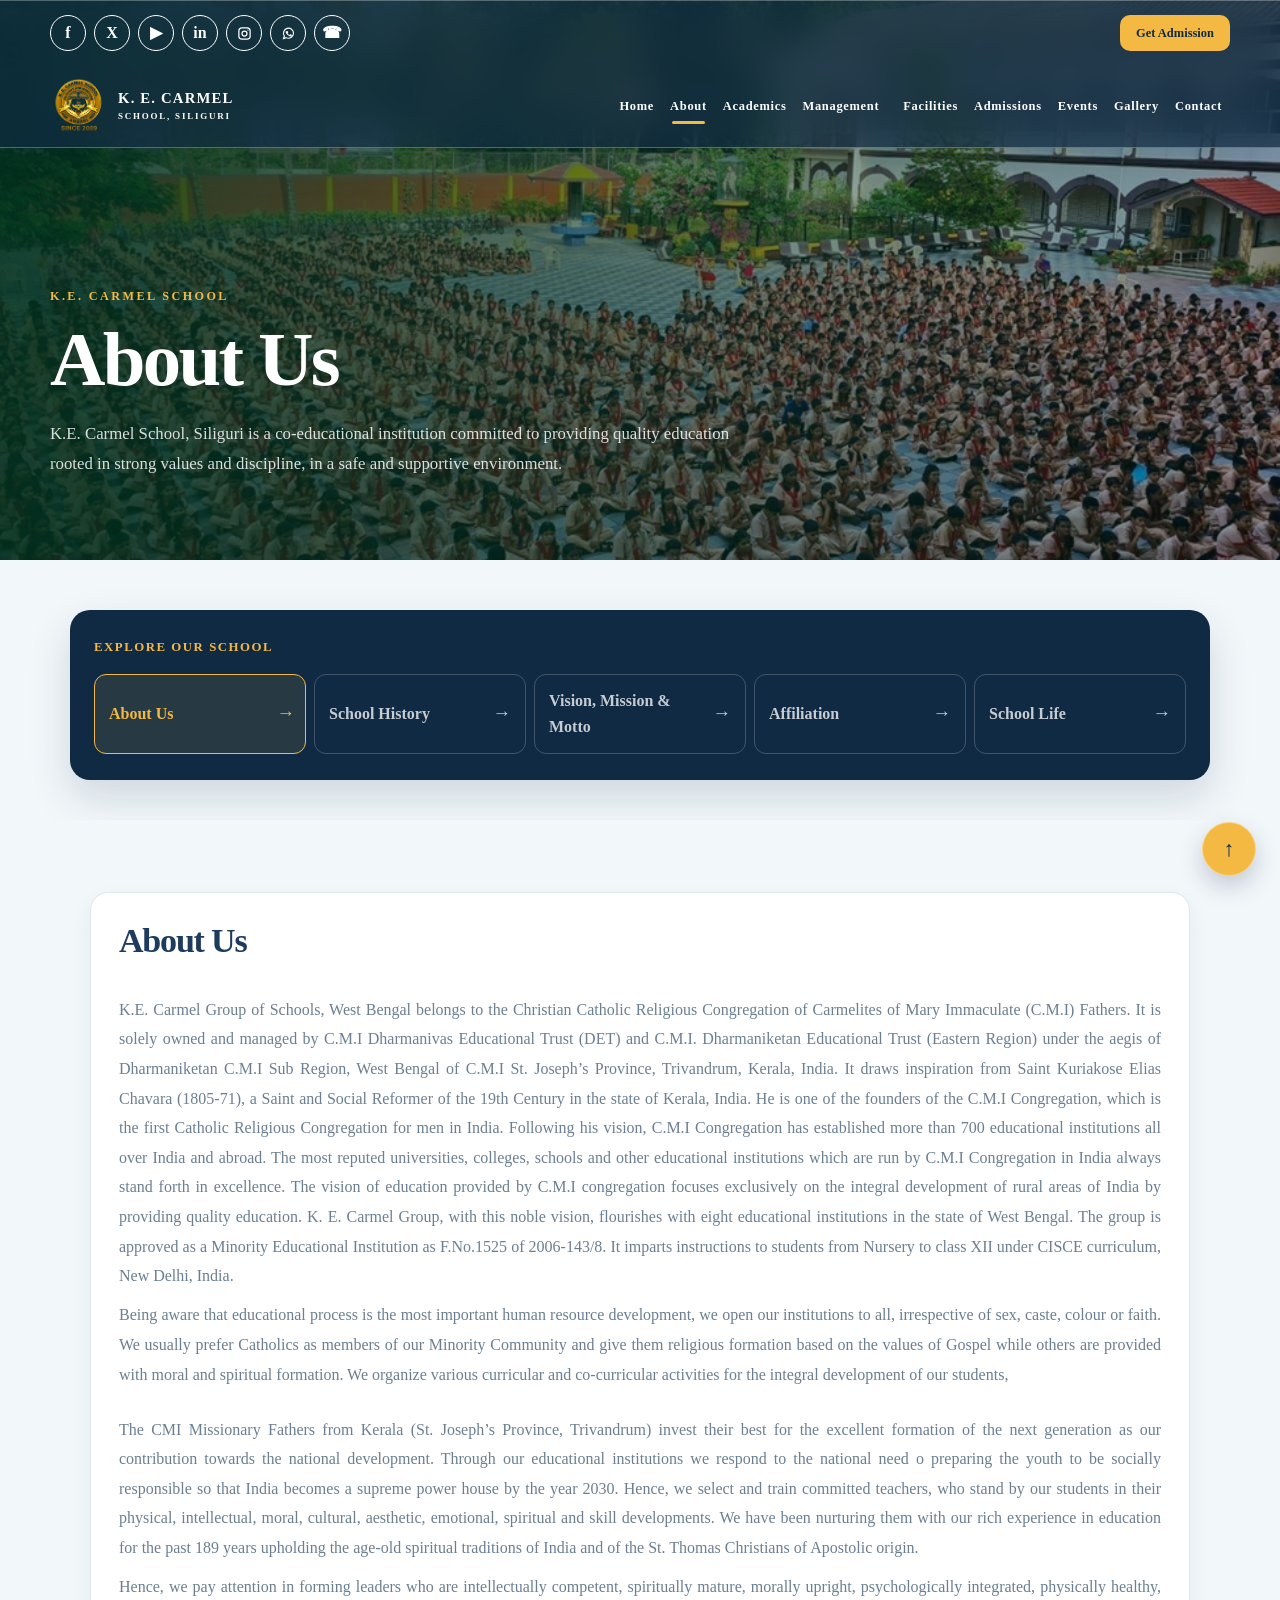
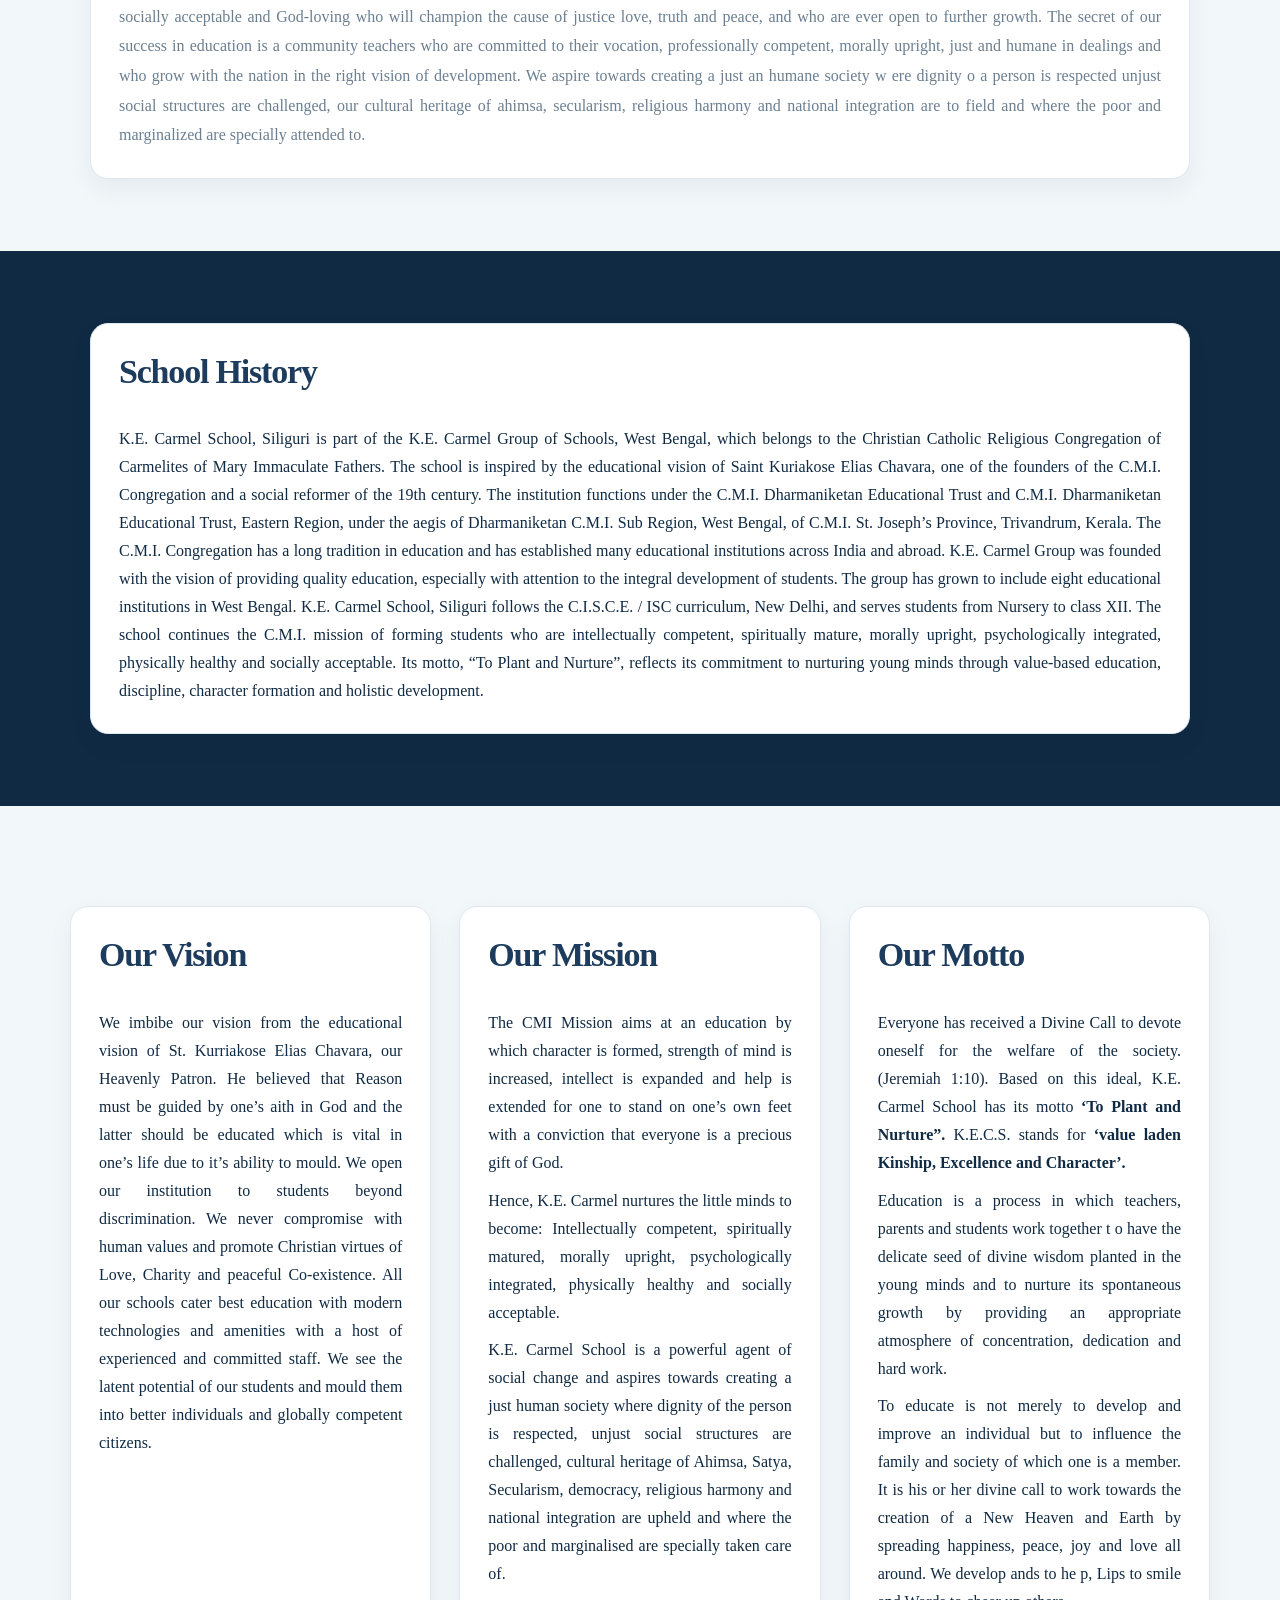
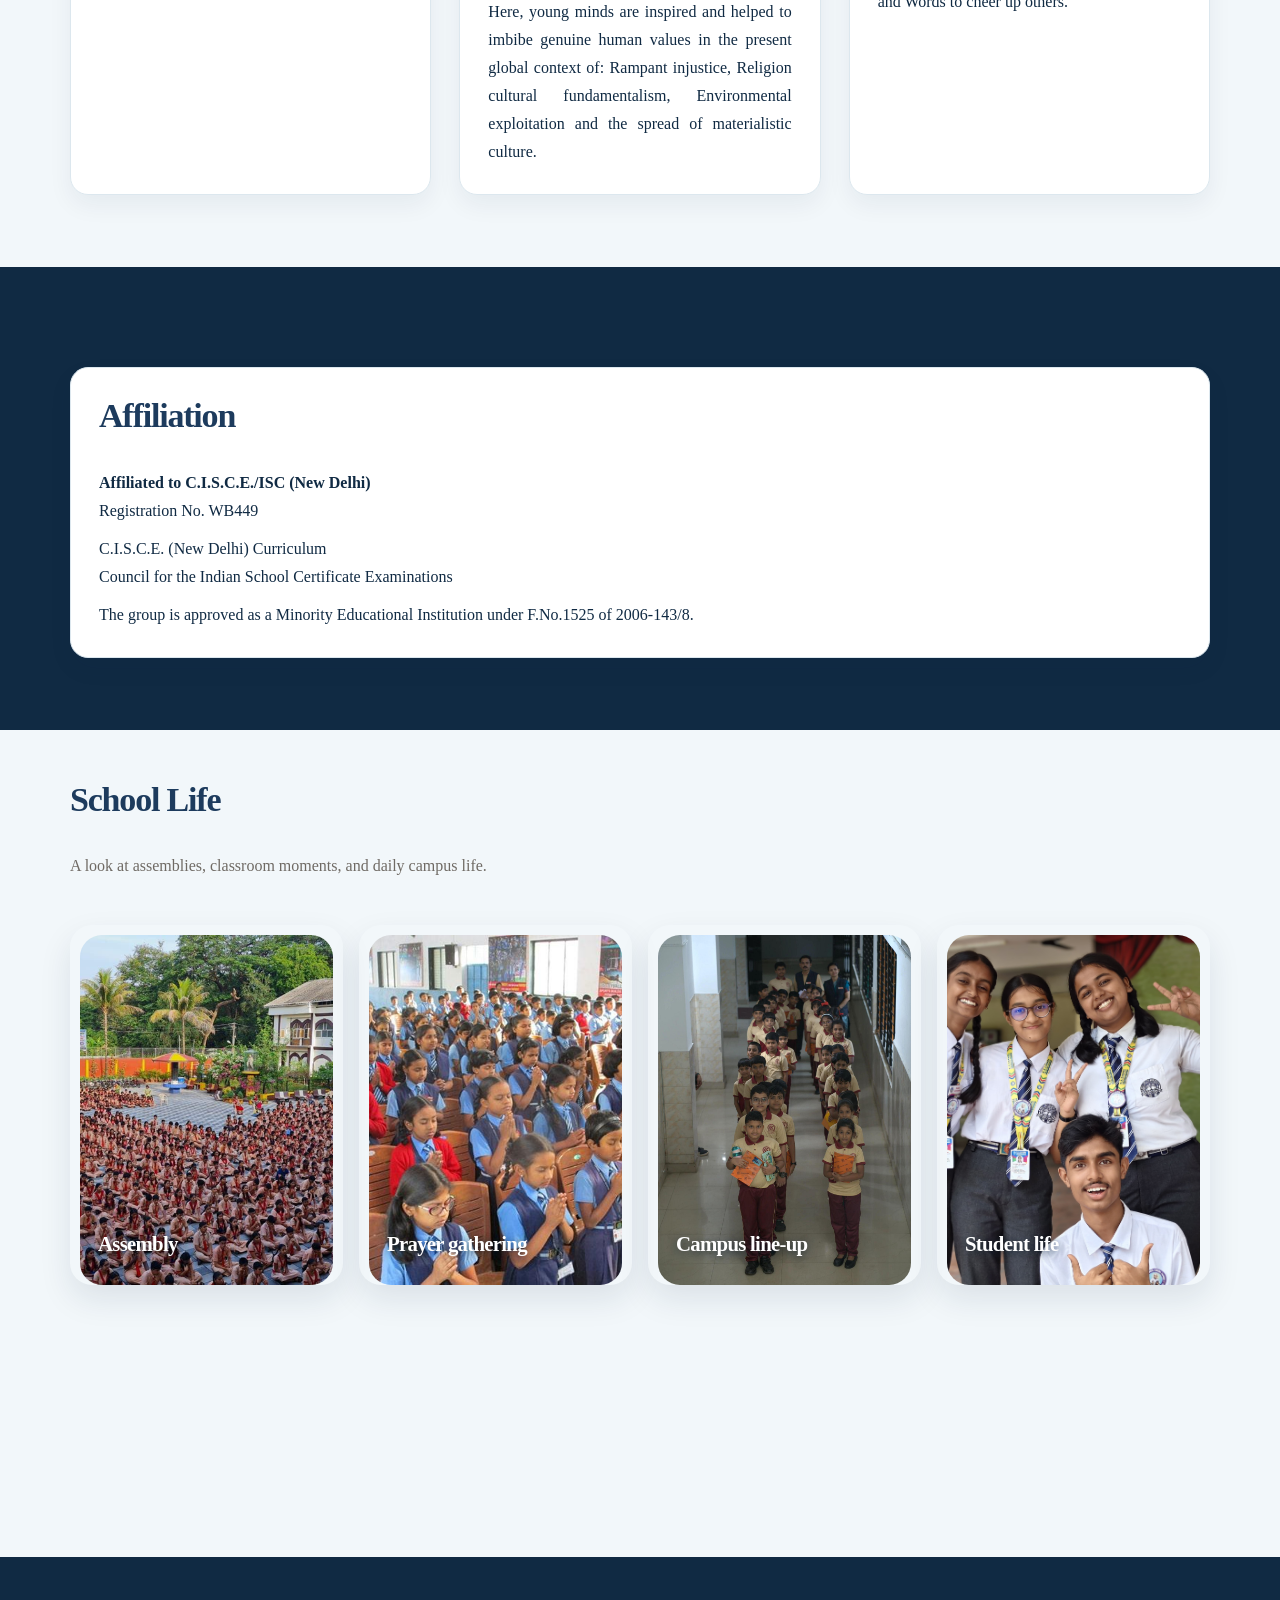
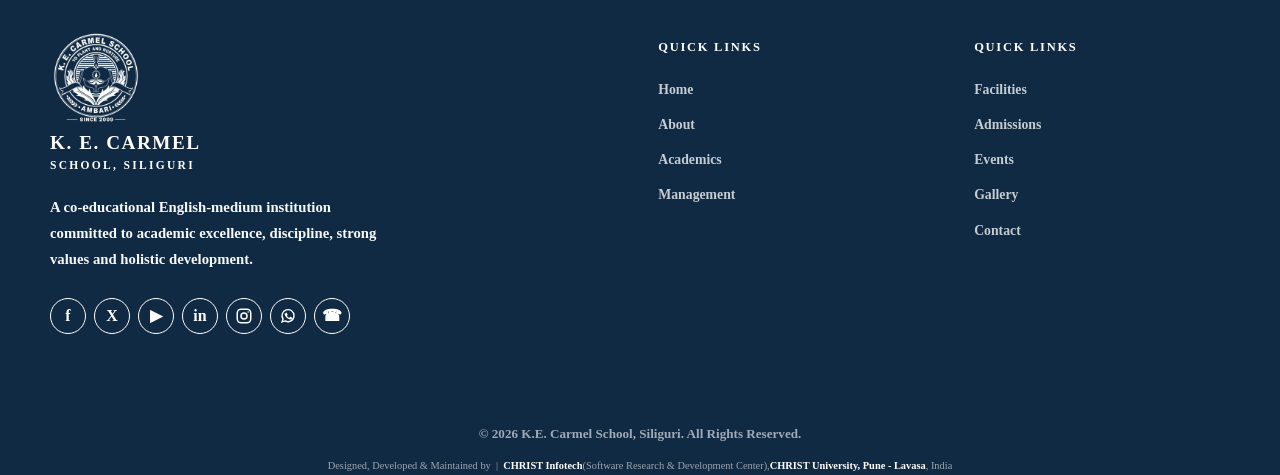
==== commit 0125199a: "Enhancement" ====
--- a/about.html
+++ b/about.html
@@ -91,17 +91,9 @@
           <aside class="about-tabs__sidebar" aria-label="About page sections">
             <p class="about-tabs__eyebrow">Explore our school</p>
             <nav class="about-tabs__nav" aria-label="About page section navigation">
-              <button class="about-tabs__button is-active" id="about-tab-school-life" type="button" aria-current="true"
-                aria-controls="about-panel-school-life" data-tab-target="about-panel-school-life">
-                <span>School Life</span><span aria-hidden="true">&#8594;</span>
-              </button>
-              <button class="about-tabs__button" id="about-tab-about-us" type="button"
+              <button class="about-tabs__button is-active" id="about-tab-about-us" type="button" aria-current="true"
                 aria-controls="about-panel-about-us" data-tab-target="about-panel-about-us">
                 <span>About Us</span><span aria-hidden="true">&#8594;</span>
-              </button>
-              <button class="about-tabs__button" id="about-tab-motto" type="button" aria-controls="about-panel-motto"
-                data-tab-target="about-panel-motto">
-                <span>Motto &amp; Affiliation</span><span aria-hidden="true">&#8594;</span>
               </button>
               <button class="about-tabs__button" id="about-tab-history" type="button"
                 aria-controls="about-panel-history" data-tab-target="about-panel-history">
@@ -109,7 +101,15 @@
               </button>
               <button class="about-tabs__button" id="about-tab-vision" type="button" aria-controls="about-panel-vision"
                 data-tab-target="about-panel-vision">
-                <span>Vision &amp; Mission</span><span aria-hidden="true">&#8594;</span>
+                <span>Vision, Mission &amp; Motto</span><span aria-hidden="true">&#8594;</span>
+              </button>
+              <button class="about-tabs__button" id="about-tab-motto" type="button" aria-controls="about-panel-motto"
+                data-tab-target="about-panel-motto">
+                <span>Affiliation</span><span aria-hidden="true">&#8594;</span>
+              </button>
+              <button class="about-tabs__button" id="about-tab-school-life" type="button"
+                aria-controls="about-panel-school-life" data-tab-target="about-panel-school-life">
+                <span>School Life</span><span aria-hidden="true">&#8594;</span>
               </button>
             </nav>
           </aside>
@@ -150,13 +150,7 @@
               <section class="about-band about-band--ink">
                 <article class="card about-content-card">
                   <h2 class="h3">About Us</h2>
-                  <div id="about-us-part-1" class="read-more-content read-more-content--about-part"
-                    data-expandable-content>
-                    <!-- <p>K.E. Carmel Group of Schools, West Bengal belongs to the Christian Catholic Religious Congregation of Carmelites of Mary Immaculate (C.M.I.) Fathers. It is solely owned and managed by C.M.I. Dharmanivas Educational Trust (DET) and C.M.I. Dharmaniketan Educational Trust (Eastern Region), under the aegis of Dharmaniketan C.M.I. Sub Region, West Bengal, of C.M.I. St. Joseph’s Province, Trivandrum, Kerala, India.</p>
-            <p>The group draws inspiration from Saint Kuriakose Elias Chavara (1805–1871), a saint and social reformer and one of the founders of the C.M.I. Congregation—the first Catholic religious congregation for men in India. Following his vision, the congregation has established more than 700 educational institutions in India and abroad. K.E. Carmel Group carries this vision through eight educational institutions in West Bengal and is approved as a Minority Educational Institution under F.No.1525 of 2006-143/8. The school imparts instruction from Nursery to Class XII under the CISCE curriculum, New Delhi.</p>
-            <p>Our institutions are open to all, irrespective of sex, caste, colour or faith. Catholic students receive religious formation based on Gospel values, while others receive moral and spiritual formation. Curricular and co-curricular activities support the integral development of every student.</p>
-            <p>The C.M.I. Missionary Fathers invest their best in forming the next generation as a contribution to national development. Committed teachers accompany students in their physical, intellectual, moral, cultural, aesthetic, emotional, spiritual and skill development.</p>
-            <p>We form leaders who are intellectually competent, spiritually mature, morally upright, psychologically integrated, physically healthy, socially responsible and God-loving—people who champion justice, love, truth and peace and remain open to further growth.</p> -->
+                  <div id="about-us-part-1">
                     <p>K.E. Carmel Group of Schools, West Bengal belongs to the Christian Catholic Religious
                       Congregation of
                       Carmelites of Mary Immaculate (C.M.I) Fathers. It is solely owned and managed by C.M.I Dharmanivas
@@ -182,7 +176,7 @@
                       group is
                       approved as a Minority Educational Institution as F.No.1525 of 2006-143/8. It imparts instructions
                       to
-                      students from NURSERY TO CLASS XII under CISCE curriculum, New Delhi, India.</p>
+                      students from Nursery to class XII under CISCE curriculum, New Delhi, India.</p>
                     <p>Being aware that educational process is the most important human resource development, we open
                       our
                       institutions to all, irrespective of sex, caste, colour or faith. We usually prefer Catholics as
@@ -193,11 +187,7 @@
                       activities for
                       the integral development of our students,</p>
                   </div>
-                  <button id="about-us-part-1-button" class="facility-read-more" type="button" data-expand-content
-                    data-expand-target="about-us-part-1" data-reveal-targets="about-us-part-2 about-us-part-2-button"
-                    data-hide-on-expand aria-expanded="false">Read More</button>
-                  <div id="about-us-part-2" class="read-more-content read-more-content--about-part mt-3"
-                    data-expandable-content hidden>
+                  <div id="about-us-part-2" class="mt-3">
                     <p>The CMI Missionary Fathers from Kerala (St. Joseph’s Province, Trivandrum) invest their best for
                       the
                       excellent formation of the next generation as our contribution towards the national development.
@@ -230,10 +220,6 @@
                       national integration are to field and where the poor and marginalized are specially attended to.
                     </p>
                   </div>
-                  <button id="about-us-part-2-button" class="facility-read-more" type="button" data-expand-content
-                    data-expand-target="about-us-part-2" data-reset-show="about-us-part-1-button"
-                    data-reset-hide="about-us-part-2 about-us-part-2-button"
-                    data-reset-content="about-us-part-1 about-us-part-2" aria-expanded="false" hidden>Read More</button>
                 </article>
               </section>
             </div>
@@ -275,7 +261,7 @@
               <section class="about-band about-band--ink">
                 <article class="card affiliation-card">
                   <h2 class="h3">School History</h2>
-                  <div class="read-more-content" data-expandable-content>
+                  <div>
                     <p>K.E. Carmel School, Siliguri is part of the K.E. Carmel Group of Schools, West Bengal, which
                       belongs to the
                       Christian Catholic Religious Congregation of Carmelites of Mary Immaculate Fathers. The school is
@@ -296,7 +282,7 @@
                       institutions in West
                       Bengal. K.E. Carmel School, Siliguri follows the C.I.S.C.E. / ISC curriculum, New Delhi, and
                       serves students
-                      from Nursery to Class XII.
+                      from Nursery to class XII.
                       The school continues the C.M.I. mission of forming students who are intellectually competent,
                       spiritually
                       mature, morally upright, psychologically integrated, physically healthy and socially acceptable.
@@ -306,8 +292,6 @@
                       discipline, character formation and holistic development.
                     </p>
                   </div>
-                  <button class="facility-read-more" type="button" data-expand-content aria-expanded="false">Read
-                    More</button>
                 </article>
               </section>
             </div>
@@ -317,7 +301,7 @@
                 <div class="col">
                   <article class="card card--accent h-100">
                     <h2 class="h3">Our Vision</h2>
-                    <div class="read-more-content" data-expandable-content>
+                    <div>
                       <p>We imbibe our vision from the educational vision of St. Kurriakose Elias Chavara, our Heavenly
                         Patron.
                         He believed that Reason must be guided by one’s aith in God and the latter should be educated
@@ -331,14 +315,12 @@
                         them
                         into better individuals and globally competent citizens.</p>
                     </div>
-                    <button class="facility-read-more" type="button" data-expand-content aria-expanded="false">Read
-                      More</button>
                   </article>
                 </div>
                 <div class="col">
                   <article class="card card--accent h-100">
                     <h2 class="h3">Our Mission</h2>
-                    <div class="read-more-content" data-expandable-content>
+                    <div>
                       <p>The CMI Mission aims at an education by which character is formed, strength of mind is
                         increased,
                         intellect is expanded and help is extended for one to stand on one’s own feet with a conviction
@@ -360,8 +342,6 @@
                         spread of
                         materialistic culture.</p>
                     </div>
-                    <button class="facility-read-more" type="button" data-expand-content aria-expanded="false">Read
-                      More</button>
                   </article>
                 </div>
               </div>
@@ -404,4 +384,4 @@
   <script defer src="assets/js/main.js"></script>
 </body>
 
-</html>+</html>
--- a/assets/css/styles.css
+++ b/assets/css/styles.css
@@ -465,6 +465,7 @@
   text-decoration: none;
   cursor: pointer;
   background: rgba(255, 255, 255, 0.85);
+  margin-top: 20px;
 }
 
 .btn:hover {
@@ -3461,6 +3462,44 @@
   }
 }
 
+/* Admissions follows the About page's full-width section rhythm. */
+.page-admissions .admission-content-card {
+  width: 100%;
+}
+.page-admissions .admission-content-card p {
+  text-align: justify;
+  text-justify: inter-word;
+}
+.page-admissions .admission-list {
+  margin: 0;
+  padding-left: 1.25rem;
+}
+.page-admissions .admission-list li {
+  position: static;
+  padding-left: 0;
+  margin-bottom: .7rem;
+}
+.page-admissions .admission-list li::before {
+  content: none !important;
+  display: none !important;
+}
+.page-admissions #admission-help {
+  margin-bottom: 0 !important;
+  padding-bottom: 32px;
+}
+.page-admissions #admission-help .btn {
+  margin-left: auto;
+  flex: 0 0 auto;
+}
+.page-admissions main > .section:first-child {
+  padding-bottom: 0;
+}
+@media(max-width:767px) {
+  .page-admissions #admission-help .btn {
+    align-self: flex-end;
+  }
+}
+
 /* Revert Admission/social topbar changes to the original shared arrangement. */
 .home-page .home-header .social-bar,
 .inner-page .home-header .social-bar,
@@ -3827,8 +3866,8 @@
   z-index: 0;
   isolation: isolate;
   margin-top: 0 !important;
-  padding-top: 72px;
-  padding-bottom: 72px;
+  padding-top: 50px;
+  
 }
 .inner-page main > .section:first-child > .container > *:not(.page-hero)::before {
   content: "";
@@ -5031,6 +5070,7 @@
 
 .page-about .page-hero {
   background-image: linear-gradient(90deg, rgba(0, 50, 31, .88), rgba(0, 50, 31, .2)), url("../images/about/image_1.png");
+  /* background-image: linear-gradient(90deg, rgba(0, 50, 31, .88), rgba(0, 50, 31, .2)), url("../images/KE CARMEL (1)/Investiture ceremony/WhatsApp Image 2026-07-26 at 4.29.28 PM.jpeg"); */
 }
 
 .page-management .page-hero {
@@ -5041,7 +5081,7 @@
   background-image: linear-gradient(90deg, rgba(0, 50, 31, .9), rgba(0, 50, 31, .25)), url("../images/home/image_5.png");
 }
 
-.page-admissions .page-hero {
+.page-admissions .page-hero { 
   background-image: linear-gradient(90deg, rgba(0, 50, 31, .9), rgba(0, 50, 31, .22)), url("../images/home/image_1.png");
 }
 
@@ -7916,7 +7956,7 @@
 .page-management .management-band .section__head {
   width: 100% !important;
   max-width: none !important;
-  margin: 0 0 42px !important;
+  margin: 0 0 2px !important;
   padding: 0 !important;
   position: relative;
   z-index: 2;
@@ -7975,7 +8015,7 @@
   z-index: 2;
   width: 100% !important;
   max-width: none !important;
-  margin: 0 0 42px !important;
+  margin: 0 0 0px !important;
   padding: 0 !important;
   text-align: left !important;
 }
@@ -9326,7 +9366,7 @@
 .page-about .about-tabs__content { min-width: 0; }
 .page-about .about-tab-panel[hidden] { display: none !important; }
 .page-about .about-tab-panel.is-active { animation: aboutTabFade .55s ease both; }
-.page-about .about-tab-panel > :first-child { margin-top: 0 !important; }
+.page-about .about-tab-panel > :first-child { margin-top: 50px; }
 .page-about .about-tab-panel .school-life-section { padding-top: 0 !important; }
 .page-about .about-tab-panel .section__head {
   width: 100% !important;
@@ -9376,6 +9416,7 @@
 
 /* About navigator keeps every section visible and preserves the original content width. */
 .page-about .about-tabs {
+  --about-sidebar-fixed-enabled: 0;
   display: block;
   margin-top: 56px;
 }
@@ -9385,7 +9426,7 @@
 .page-about .about-tab-panel,
 .page-about .about-tab-panel[hidden] {
   display: block !important;
-  scroll-margin-top: 155px;
+  scroll-margin-top: var(--about-scroll-offset,155px);
   margin-top: 72px;
 }
 .page-about .about-tab-panel:first-child { margin-top: 0; }
@@ -9423,6 +9464,8 @@
 }
 @media(min-width:1800px) {
   .page-about .about-tabs {
+    --about-sidebar-fixed-enabled: 1;
+    --about-sidebar-gap: 20px;
     display: grid;
     width: 100%;
     grid-template-columns: minmax(0,1fr);
@@ -9432,8 +9475,8 @@
   }
   .page-about .about-tabs__sidebar {
     grid-area: 1 / 1;
-    position: sticky;
-    top: 150px;
+    position: absolute;
+    top: 0;
     z-index: 4;
     align-self: start;
     justify-self: start;
@@ -9444,6 +9487,19 @@
     pointer-events: auto;
     transform: translateX(calc(-100% - 20px));
   }
+  .page-about .about-tabs.is-sidebar-fixed .about-tabs__sidebar {
+    position: fixed;
+    top: var(--about-sidebar-top,0px);
+    left: var(--about-sidebar-left,0px);
+    transform: none;
+  }
+  .page-about .about-tabs.is-sidebar-ended .about-tabs__sidebar {
+    position: absolute;
+    top: auto;
+    bottom: 0;
+    left: auto;
+    transform: translateX(calc(-100% - 20px));
+  }
   .page-about .about-tabs__content {
     grid-area: 1 / 1;
     width: 100%;
@@ -9484,15 +9540,16 @@
   }
 }
 
-/* Academics and Admissions use the approved About section navigator. */
-:is(.page-academics,.page-admissions) .about-tabs {
+/* Admissions uses the approved About section navigator. */
+.page-admissions .about-tabs {
+  --about-sidebar-fixed-enabled: 0;
   display: block;
   position: relative;
   width: 100%;
   margin-top: 56px;
   padding-bottom: 64px;
 }
-:is(.page-academics,.page-admissions) .about-tabs__sidebar {
+.page-admissions .about-tabs__sidebar {
   position: static;
   width: 100%;
   margin-bottom: 40px;
@@ -9502,7 +9559,7 @@
   background: var(--cs-ink);
   box-shadow: 0 18px 42px rgba(16,42,67,.15);
 }
-:is(.page-academics,.page-admissions) .about-tabs__eyebrow {
+.page-admissions .about-tabs__eyebrow {
   margin: 0 0 16px;
   color: var(--cs-amber);
   font-size: .8rem;
@@ -9510,13 +9567,12 @@
   letter-spacing: .12em;
   text-transform: uppercase;
 }
-:is(.page-academics,.page-admissions) .about-tabs__nav {
+.page-admissions .about-tabs__nav {
   display: grid;
   grid-template-columns: repeat(5,minmax(0,1fr));
   gap: 8px;
 }
-.page-academics .about-tabs__nav { grid-template-columns: repeat(3,minmax(0,1fr)); }
-:is(.page-academics,.page-admissions) .about-tabs__button {
+.page-admissions .about-tabs__button {
   display: flex;
   width: 100%;
   align-items: center;
@@ -9532,43 +9588,45 @@
   text-align: left;
   transition: color .25s ease,border-color .25s ease,background .25s ease;
 }
-:is(.page-academics,.page-admissions) .about-tabs__button:hover,
-:is(.page-academics,.page-admissions) .about-tabs__button:focus-visible { color: #fff; }
-:is(.page-academics,.page-admissions) .about-tabs__button:focus-visible {
+.page-admissions .about-tabs__button:hover,
+.page-admissions .about-tabs__button:focus-visible { color: #fff; }
+.page-admissions .about-tabs__button:focus-visible {
   outline: 2px solid var(--cs-amber);
   outline-offset: 3px;
 }
-:is(.page-academics,.page-admissions) .about-tabs__button.is-active {
+.page-admissions .about-tabs__button.is-active {
   color: var(--cs-amber);
   border-color: var(--cs-amber);
   background: rgba(244,185,66,.1);
 }
-:is(.page-academics,.page-admissions) .about-tabs__content { width: 100%; min-width: 0; }
-:is(.page-academics,.page-admissions) .about-tab-panel {
+.page-admissions .about-tabs__content { width: 100%; min-width: 0; }
+.page-admissions .about-tab-panel {
   display: block !important;
   margin-top: 72px;
-  scroll-margin-top: 155px;
-}
-:is(.page-academics,.page-admissions) .about-tab-panel:first-child { margin-top: 0; }
-:is(.page-academics,.page-admissions) .about-tab-panel > .row { margin-top: 0 !important; }
-:is(.page-academics,.page-admissions) .about-tab-panel.section-fade-target {
+  scroll-margin-top: var(--about-scroll-offset,155px);
+}
+.page-admissions .about-tab-panel:first-child { margin-top: 0; }
+.page-admissions .about-tab-panel > .row { margin-top: 0 !important; }
+.page-admissions .about-tab-panel.section-fade-target {
   opacity: 0;
   transform: translateY(18px);
   transition: opacity .55s ease,transform .55s ease;
 }
-:is(.page-academics,.page-admissions) .about-tab-panel.section-fade-target.is-section-visible {
+.page-admissions .about-tab-panel.section-fade-target.is-section-visible {
   opacity: 1;
   transform: translateY(0);
 }
 @media(min-width:1800px) {
-  :is(.page-academics,.page-admissions) .about-tabs {
+  .page-admissions .about-tabs {
+    --about-sidebar-fixed-enabled: 1;
+    --about-sidebar-gap: 20px;
     display: grid;
     grid-template-columns: minmax(0,1fr);
   }
-  :is(.page-academics,.page-admissions) .about-tabs__sidebar {
+  .page-admissions .about-tabs__sidebar {
     grid-area: 1 / 1;
-    position: sticky;
-    top: 150px;
+    position: absolute;
+    top: 0;
     z-index: 4;
     align-self: start;
     justify-self: start;
@@ -9576,34 +9634,47 @@
     margin: 0;
     transform: translateX(calc(-100% - 20px));
   }
-  :is(.page-academics,.page-admissions) .about-tabs__content {
+  .page-admissions .about-tabs.is-sidebar-fixed .about-tabs__sidebar {
+    position: fixed;
+    top: var(--about-sidebar-top,0px);
+    left: var(--about-sidebar-left,0px);
+    transform: none;
+  }
+  .page-admissions .about-tabs.is-sidebar-ended .about-tabs__sidebar {
+    position: absolute;
+    top: auto;
+    bottom: 0;
+    left: auto;
+    transform: translateX(calc(-100% - 20px));
+  }
+  .page-admissions .about-tabs__content {
     grid-area: 1 / 1;
   }
-  :is(.page-academics,.page-admissions) .about-tabs__nav {
+  .page-admissions .about-tabs__nav {
     display: flex;
     flex-direction: column;
     gap: 0;
   }
-  :is(.page-academics,.page-admissions) .about-tabs__button {
+  .page-admissions .about-tabs__button {
     padding: 17px 2px;
     border: 0;
     border-bottom: 1px solid rgba(255,255,255,.2);
     border-radius: 0;
     background: transparent;
   }
-  :is(.page-academics,.page-admissions) .about-tabs__button:last-child { border-bottom: 0; }
-  :is(.page-academics,.page-admissions) .about-tabs__button.is-active { border-color: var(--cs-amber); }
+  .page-admissions .about-tabs__button:last-child { border-bottom: 0; }
+  .page-admissions .about-tabs__button.is-active { border-color: var(--cs-amber); }
 }
 @media(max-width:991px) {
-  :is(.page-academics,.page-admissions) .about-tabs__nav { grid-template-columns: repeat(2,minmax(0,1fr)); }
-  :is(.page-academics,.page-admissions) .about-tab-panel { margin-top: 54px; }
+  .page-admissions .about-tabs__nav { grid-template-columns: repeat(2,minmax(0,1fr)); }
+  .page-admissions .about-tab-panel { margin-top: 54px; }
 }
 @media(max-width:575px) {
-  :is(.page-academics,.page-admissions) .about-tabs { margin-top: 30px; padding-bottom: 44px; }
-  :is(.page-academics,.page-admissions) .about-tabs__nav { grid-template-columns: 1fr; }
+  .page-admissions .about-tabs { margin-top: 30px; padding-bottom: 44px; }
+  .page-admissions .about-tabs__nav { grid-template-columns: 1fr; }
 }
 @media (prefers-reduced-motion: reduce) {
-  :is(.page-academics,.page-admissions) .about-tab-panel.section-fade-target {
+  .page-admissions .about-tab-panel.section-fade-target {
     opacity: 1;
     transform: none;
     transition: none;
@@ -9611,10 +9682,10 @@
 }
 
 /* Restore the original mist/ink alternation inside the new page navigators. */
-:is(.page-about,.page-academics,.page-admissions) main > .section:first-child > .container > .about-tabs::before {
+:is(.page-about,.page-admissions) main > .section:first-child > .container > .about-tabs::before {
   background: transparent !important;
 }
-:is(.page-about,.page-academics,.page-admissions) .about-tab-panel {
+:is(.page-about,.page-admissions) .about-tab-panel {
   position: relative;
   z-index: 0;
   isolation: isolate;
@@ -9622,7 +9693,7 @@
   padding-top: 72px;
   padding-bottom: 72px;
 }
-:is(.page-about,.page-academics,.page-admissions) .about-tab-panel::before {
+:is(.page-about,.page-admissions) .about-tab-panel::before {
   content: "";
   position: absolute;
   z-index: -2;
@@ -9630,17 +9701,17 @@
   background: var(--cs-mist);
   pointer-events: none;
 }
-:is(.page-about,.page-academics,.page-admissions) .about-tab-panel:nth-child(even)::before {
+:is(.page-about,.page-admissions) .about-tab-panel:nth-child(even)::before {
   background: var(--cs-ink);
 }
-:is(.page-about,.page-academics,.page-admissions) .about-tab-panel:nth-child(even) {
+:is(.page-about,.page-admissions) .about-tab-panel:nth-child(even) {
   color: #fff;
 }
-:is(.page-about,.page-academics,.page-admissions) .about-tab-panel:nth-child(even) > h2,
-:is(.page-about,.page-academics,.page-admissions) .about-tab-panel:nth-child(even) > p {
+:is(.page-about,.page-admissions) .about-tab-panel:nth-child(even) > h2,
+:is(.page-about,.page-admissions) .about-tab-panel:nth-child(even) > p {
   color: #fff !important;
 }
-:is(.page-about,.page-academics,.page-admissions) .about-tab-panel .card {
+:is(.page-about,.page-admissions) .about-tab-panel .card {
   color: var(--cs-ink);
   background: #fff;
 }
@@ -9803,7 +9874,7 @@
 
 /* JPEG logo options must retain their original colours over the hero. */
 .home-page .home-header:not(.is-sticky) .home-brand img,
-.page-about .home-header:not(.is-sticky) .home-brand img {
+.inner-page .home-header:not(.is-sticky) .home-brand img {
   filter: none !important;
   background: transparent !important;
 }
@@ -9853,3 +9924,549 @@
 }
 .page-events .event-information-card--media > h3 { margin-top: 22px; }
 .page-events .event-information-card--media > p:last-child { margin-bottom: 22px; }
+
+/* Facilities primary cards: one static image, equal default size. */
+.page-facilities .facility.card {
+  height: 540px !important;
+  min-height: 540px;
+  padding: 0 !important;
+  overflow: hidden;
+}
+.page-facilities .facility.card:has(.facility-extra.is-expanded) {
+  height: auto !important;
+  overflow: visible;
+}
+.page-facilities .facility-static-media,
+.page-facilities .facility-static-media > .facility__img {
+  width: 100%;
+  height: 180px;
+  margin: 0;
+  padding: 0 !important;
+  display: block;
+  border: 0;
+  border-radius: 0;
+  object-fit: cover;
+}
+.page-facilities .facility.card > h2,
+.page-facilities .facility.card > ul,
+.page-facilities .facility.card > .facility-extra {
+  margin-right: 22px;
+  margin-left: 22px;
+}
+.page-facilities .facility.card > h2 { margin-top: 22px; }
+.page-facilities .facility-extra { display: none; }
+.page-facilities .facility-extra.is-expanded {
+  display: block;
+  margin-top: 14px;
+}
+.page-facilities .facility-extra > .check-list { margin-bottom: 0; }
+.page-facilities .facility.card > .facility-read-more {
+  margin-right: 22px;
+  margin-bottom: 22px;
+  margin-left: 22px;
+}
+@media(max-width:700px) {
+  .page-facilities .facility.card {
+    height: 540px !important;
+    min-height: 540px;
+  }
+  .page-facilities .facility.card:has(.facility-extra.is-expanded) {
+    height: auto !important;
+  }
+}
+
+/* Facilities cards remain identical; detailed rules are presented separately. */
+.page-facilities .facility.card,
+.page-facilities .facility.card.h-100 {
+  width: 100%;
+  height: 540px !important;
+  min-height: 540px !important;
+  max-height: 540px !important;
+  overflow: hidden;
+  margin-bottom: 100px;
+}
+.page-facilities .facility-rules-source[hidden] { display: none !important; }
+.rules-modal-open { overflow: hidden; }
+.rules-modal {
+  position: fixed;
+  z-index: 2100;
+  inset: 0;
+  padding: 24px;
+  display: grid;
+  place-items: center;
+}
+.rules-modal[hidden] { display: none !important; }
+.rules-modal__backdrop {
+  position: absolute;
+  inset: 0;
+  background: rgba(7,25,41,.78);
+  backdrop-filter: blur(5px);
+}
+.rules-modal__dialog {
+  position: relative;
+  width: min(720px,100%);
+  max-height: min(78vh,760px);
+  overflow: hidden;
+  border-radius: 22px;
+  background: var(--cs-mist);
+  box-shadow: 0 30px 80px rgba(7,25,41,.38);
+}
+.rules-modal__header {
+  padding: 22px 26px;
+  display: flex;
+  align-items: center;
+  justify-content: space-between;
+  gap: 20px;
+  color: #fff;
+  background: var(--cs-ink);
+}
+.rules-modal__header p {
+  margin: 0 0 3px;
+  color: var(--cs-amber);
+  font-size: .78rem;
+  font-weight: 800;
+  letter-spacing: .1em;
+  text-transform: uppercase;
+}
+.rules-modal__header h2 {
+  margin: 0;
+  color: #fff !important;
+  font-size: 1.7rem;
+}
+.rules-modal__header button {
+  width: 40px;
+  height: 40px;
+  padding: 0;
+  border: 1px solid rgba(255,255,255,.38);
+  border-radius: 50%;
+  color: #fff;
+  background: transparent;
+  font-size: 1.5rem;
+  line-height: 1;
+}
+.rules-modal__content {
+  max-height: calc(min(78vh,760px) - 104px);
+  padding: 26px;
+  overflow-y: auto;
+  color: var(--cs-ink);
+}
+.rules-modal__content .check-list { margin: 0; }
+.rules-modal__image {
+  width: 100%;
+  height: 220px;
+  margin: 0 0 24px;
+  display: block;
+  border-radius: 16px;
+  object-fit: cover;
+}
+.rules-modal__image[hidden] { display: none !important; }
+.page-facilities .facility.card > .facility-read-more {
+  margin-bottom: 34px;
+  position: relative;
+  bottom: 16px;
+}
+@media(max-width:576px) {
+  .rules-modal { padding: 12px; }
+  .rules-modal__header,
+  .rules-modal__content { padding: 20px; }
+}
+
+/* About narrative cards use justified paragraphs rather than checklist styling. */
+.page-about .about-tabs__content p {
+  padding-left: 0 !important;
+  text-align: justify;
+  text-justify: inter-word;
+}
+.page-about .about-tabs__content .card p::before {
+  content: none !important;
+  display: none !important;
+}
+/* Vision, Mission and Motto share one equal-height row. */
+.page-about #about-panel-vision .current-vision-mission.row {
+  align-items: stretch !important;
+}
+.page-about #about-panel-vision .current-vision-mission.row > .col {
+  display: flex;
+  align-self: stretch !important;
+}
+.page-about #about-panel-vision .current-vision-mission.row > .col > .card.h-100 {
+  height: 100% !important;
+  min-height: 100% !important;
+  flex: 1 1 auto;
+}
+
+/* Academics is a full-width content flow without the section navigator. */
+.page-academics .academics-content {
+  width: 100%;
+  margin-top: 56px;
+}
+.page-academics .academics-section {
+  position: relative;
+  isolation: isolate;
+  padding: 72px 0;
+}
+.page-academics .academics-section::before {
+  content: "";
+  position: absolute;
+  z-index: -2;
+  inset: 0 calc(50% - 50vw);
+  background: var(--cs-mist);
+  pointer-events: none;
+}
+.page-academics .academics-section:nth-child(even) {
+  color: #fff;
+}
+.page-academics .academics-section:nth-child(even)::before {
+  background: var(--cs-ink);
+}
+.page-academics .academics-section .card {
+  height: 360px !important;
+  min-height: 360px;
+  color: var(--cs-ink);
+  background: #fff;
+}
+.page-academics #academics-programme {
+  padding-top: 0;
+}
+@media(max-width:767px) {
+  .page-academics .academics-content { margin-top: 30px; }
+  .page-academics .academics-section { padding: 54px 0; }
+  .page-academics .academics-section .card {
+    height: auto !important;
+    min-height: 0;
+  }
+}
+
+/* One application-wide typeface. */
+*,
+*::before,
+*::after {
+  font-family: ui-sans-serif !important;
+}
+
+/* Academics: compact final cards and footer spacing. */
+.page-academics #academics-support {
+  padding-bottom: 40px;
+}
+.page-academics #academics-support .card {
+  height: 270px !important;
+  min-height: 270px;
+}
+.page-academics main > .section:first-child {
+  padding-bottom: 0;
+}
+
+/* Management profiles use the Events card composition without changing card size. */
+.page-management .management-leadership-grid .person-card {
+  display: block !important;
+  height: 360px !important;
+  min-height: 360px;
+  padding: 0 !important;
+  overflow: hidden;
+  color: var(--cs-ink);
+  background: #fff !important;
+}
+.page-management .management-leadership-grid .person-card::after {
+  content: none !important;
+  display: none !important;
+}
+.page-management .management-leadership-grid .person-card__photo {
+  position: static !important;
+  display: block;
+  width: 100%;
+  height: 210px;
+  margin: 0 !important;
+  overflow: hidden;
+  border-radius: 0;
+}
+.page-management .management-leadership-grid .person-card__photo img {
+  width: 100%;
+  height: 100%;
+  border-radius: 0;
+  object-fit: cover;
+}
+.page-management .management-leadership-grid .person-card__body {
+  position: static !important;
+  z-index: auto;
+  inset: auto !important;
+  display: flex;
+  flex-direction: column;
+  align-items: flex-start;
+  width: 100%;
+  height: 150px;
+  margin: 0 !important;
+  padding: 16px 20px 18px;
+  transform: none !important;
+  background: #fff;
+}
+.page-management .management-leadership-grid .person-card__name,
+.page-management .management-leadership-grid .person-card__role,
+.page-management .management-leadership-grid .person-card__dept,
+.page-management .management-leadership-grid .person-card__meta {
+  position: static;
+  inset: auto;
+  width: 100%;
+  max-width: none;
+  margin: 0;
+  padding: 0;
+  border-radius: 0;
+  color: var(--cs-ink);
+  background: transparent;
+  backdrop-filter: none;
+  text-align: left;
+}
+.page-management .management-leadership-grid .person-card__name {
+  order: 1;
+  margin-bottom: 4px;
+  font-size: 1.08rem;
+  font-weight: 800;
+  line-height: 1.25;
+}
+.page-management .management-leadership-grid .person-card__role {
+  order: 2;
+  margin-bottom: 7px;
+  color: var(--cs-coral);
+  font-size: .82rem;
+  font-weight: 800;
+}
+.page-management .management-leadership-grid .person-card__dept {
+  order: 3;
+  color: var(--cs-ink-soft);
+  font-size: .8rem;
+  line-height: 1.4;
+}
+.page-management .management-leadership-grid .person-card__meta {
+  order: 4;
+}
+@media(max-width:576px) {
+  .page-academics #academics-support .card {
+    height: auto !important;
+    min-height: 0;
+  }
+}
+
+/* Management profiles share the Gallery card and image treatment. */
+.page-management .management-leadership-grid .person-card {
+  height: 360px !important;
+  min-height: 360px;
+  padding: 10px 10px 0 !important;
+  border: 0 !important;
+  border-radius: 20px !important;
+  background: rgba(255,255,255,.94) !important;
+  box-shadow: none;
+}
+.page-management .management-leadership-grid .person-card__photo {
+  width: 100%;
+  height: 220px;
+  margin: 0 !important;
+  border-radius: 13px;
+}
+.page-management .management-leadership-grid .person-card__photo img {
+  width: 100%;
+  height: 100%;
+  border-radius: 13px;
+  object-fit: cover;
+  transition: transform .6s ease;
+}
+.page-management .management-leadership-grid .person-card:hover {
+  transform: none;
+  box-shadow: none;
+}
+.page-management .management-leadership-grid .person-card:hover .person-card__photo img {
+  transform: scale(1.06);
+}
+.page-management .management-leadership-grid .person-card__body.card-body {
+  width: 100%;
+  height: 130px;
+  padding: 14px 10px 16px;
+  align-items: center;
+  justify-content: flex-start;
+  background: transparent;
+  text-align: center;
+}
+.page-management .management-leadership-grid .person-card__name,
+.page-management .management-leadership-grid .person-card__role,
+.page-management .management-leadership-grid .person-card__dept {
+  text-align: center;
+}
+@media(max-width:576px) {
+  .page-management .management-leadership-grid .person-card__photo { height: 210px; }
+  .page-management .management-leadership-grid .person-card__body.card-body { height: 140px; }
+}
+
+/* Facilities: balanced separation between each card group. */
+.page-facilities main > .section:first-child > .container > .row:not(.page-hero) {
+  margin-top: 0 !important;
+  margin-bottom: 48px;
+}
+.page-facilities main > .section:first-child > .container > .page-hero + .row {
+  margin-top: 48px !important;
+}
+.page-facilities main > .section:first-child > .container > .row:not(.page-hero):last-of-type {
+  margin-bottom: 56px;
+}
+.page-facilities main > .section:first-child > .container > .facilities-secondary-row {
+  margin-bottom: 48px;
+}
+@media(max-width:700px) {
+  .page-facilities main > .section:first-child > .container > .row:not(.page-hero) {
+    margin-top: 0 !important;
+    margin-bottom: 36px;
+  }
+  .page-facilities main > .section:first-child > .container > .page-hero + .row {
+    margin-top: 36px !important;
+  }
+  .page-facilities main > .section:first-child > .container > .row:not(.page-hero):last-of-type {
+    margin-bottom: 42px;
+  }
+  .page-facilities main > .section:first-child > .container > .facilities-secondary-row {
+    margin-bottom: 36px;
+  }
+}
+
+/* Final Admissions section layout and content treatment. */
+.page-admissions .admission-content-card {
+  width: 100%;
+}
+.page-admissions .admission-content-card p {
+  text-align: justify;
+  text-justify: inter-word;
+}
+.page-admissions .admission-list {
+  margin: 0;
+  padding-left: 1.25rem;
+}
+.page-admissions .admission-list li {
+  position: static;
+  margin-bottom: .7rem;
+  padding-left: 0;
+}
+.page-admissions .admission-list li::before {
+  content: none !important;
+  display: none !important;
+}
+.page-admissions #admission-help {
+  margin-bottom: 0 !important;
+  padding-bottom: 32px;
+}
+.page-admissions #admission-help .btn {
+  flex: 0 0 auto;
+  margin-left: auto;
+}
+.page-admissions main > .section:first-child {
+  padding-bottom: 0;
+}
+@media(max-width:767px) {
+  .page-admissions #admission-help .btn { align-self: flex-end; }
+}
+
+/* Admissions cards use plain text and one consistent bordered surface. */
+.page-admissions .admission-content-card {
+  border: 1px solid var(--cs-line);
+  color: var(--cs-ink);
+  background: #fff;
+}
+.page-admissions .admission-content-card h2,
+.page-admissions .admission-content-card p,
+.page-admissions .admission-content-card small {
+  color: var(--cs-ink) !important;
+}
+.page-admissions .admission-content-card > p,
+.page-admissions .admission-content-card .row p {
+  padding-left: 0 !important;
+}
+.page-admissions .admission-content-card p::before {
+  content: none !important;
+  display: none !important;
+}
+
+/* Achievement cards show one clean preview; navigation remains inside the modal. */
+.page-events .achievement-media-trigger {
+  cursor: pointer;
+}
+.page-events .achievement-media-trigger::before,
+.page-events .achievement-media-trigger::after {
+  content: none !important;
+  display: none !important;
+}
+.page-events .achievement-media-trigger:focus-visible {
+  outline: 3px solid var(--cs-amber);
+  outline-offset: -3px;
+}
+.media-gallery-modal__arrow[hidden] {
+  display: none !important;
+}
+
+/* Contact address is an independent full-width card. */
+.page-contact .contact-address-panel {
+  width: 100%;
+  margin-bottom: 28px;
+  padding: 44px 48px;
+}
+@media(max-width:700px) {
+  .page-contact .contact-address-panel {
+    margin-bottom: 22px;
+    padding: 28px 24px;
+  }
+}
+
+/* Contact details mirror the two-card image row above. */
+.page-contact .contact-card-grid {
+  display: grid;
+  grid-template-columns: repeat(2,minmax(0,1fr));
+  gap: 22px;
+  margin-bottom: 28px;
+}
+.page-contact .contact-card-grid:last-of-type {
+  margin-bottom: 0;
+}
+.page-contact .contact-card-grid .contact-detail-card,
+.page-contact .contact-card-grid .contact-address-panel {
+  width: 100%;
+  height: 260px;
+  margin: 0;
+  padding: 44px 48px;
+}
+@media(max-width:700px) {
+  .page-contact .contact-card-grid {
+    grid-template-columns: 1fr;
+    gap: 22px;
+    margin-bottom: 22px;
+  }
+  .page-contact .contact-card-grid .contact-detail-card,
+  .page-contact .contact-card-grid .contact-address-panel {
+    height: auto;
+    min-height: 280px;
+    padding: 28px 24px;
+  }
+}
+
+/* Address text and map action share one line where space permits. */
+.page-contact .contact-address-panel {
+  display: grid;
+  grid-template-columns: minmax(0,1fr) auto;
+  grid-template-rows: auto 1fr;
+  align-items: center;
+  column-gap: 24px;
+}
+.page-contact .contact-address-panel > h2 {
+  grid-column: 1 / -1;
+}
+.page-contact .contact-address-panel .contact-address {
+  margin: 0;
+}
+.page-contact .contact-address-panel .contact-map-action {
+  justify-self: end;
+}
+.page-contact .contact-address-panel .contact-map-action .btn {
+  margin-top: 0 !important;
+  white-space: nowrap;
+}
+@media(max-width:575px) {
+  .page-contact .contact-address-panel {
+    display: block;
+  }
+  .page-contact .contact-address-panel .contact-map-action {
+    margin-top: 20px;
+  }
+}
--- a/assets/css/styles.css
+++ b/assets/css/styles.css
@@ -465,6 +465,7 @@
   text-decoration: none;
   cursor: pointer;
   background: rgba(255, 255, 255, 0.85);
+  margin-top: 20px;
 }
 
 .btn:hover {
@@ -3461,6 +3462,44 @@
   }
 }
 
+/* Admissions follows the About page's full-width section rhythm. */
+.page-admissions .admission-content-card {
+  width: 100%;
+}
+.page-admissions .admission-content-card p {
+  text-align: justify;
+  text-justify: inter-word;
+}
+.page-admissions .admission-list {
+  margin: 0;
+  padding-left: 1.25rem;
+}
+.page-admissions .admission-list li {
+  position: static;
+  padding-left: 0;
+  margin-bottom: .7rem;
+}
+.page-admissions .admission-list li::before {
+  content: none !important;
+  display: none !important;
+}
+.page-admissions #admission-help {
+  margin-bottom: 0 !important;
+  padding-bottom: 32px;
+}
+.page-admissions #admission-help .btn {
+  margin-left: auto;
+  flex: 0 0 auto;
+}
+.page-admissions main > .section:first-child {
+  padding-bottom: 0;
+}
+@media(max-width:767px) {
+  .page-admissions #admission-help .btn {
+    align-self: flex-end;
+  }
+}
+
 /* Revert Admission/social topbar changes to the original shared arrangement. */
 .home-page .home-header .social-bar,
 .inner-page .home-header .social-bar,
@@ -3827,8 +3866,8 @@
   z-index: 0;
   isolation: isolate;
   margin-top: 0 !important;
-  padding-top: 72px;
-  padding-bottom: 72px;
+  padding-top: 50px;
+  
 }
 .inner-page main > .section:first-child > .container > *:not(.page-hero)::before {
   content: "";
@@ -5031,6 +5070,7 @@
 
 .page-about .page-hero {
   background-image: linear-gradient(90deg, rgba(0, 50, 31, .88), rgba(0, 50, 31, .2)), url("../images/about/image_1.png");
+  /* background-image: linear-gradient(90deg, rgba(0, 50, 31, .88), rgba(0, 50, 31, .2)), url("../images/KE CARMEL (1)/Investiture ceremony/WhatsApp Image 2026-07-26 at 4.29.28 PM.jpeg"); */
 }
 
 .page-management .page-hero {
@@ -5041,7 +5081,7 @@
   background-image: linear-gradient(90deg, rgba(0, 50, 31, .9), rgba(0, 50, 31, .25)), url("../images/home/image_5.png");
 }
 
-.page-admissions .page-hero {
+.page-admissions .page-hero { 
   background-image: linear-gradient(90deg, rgba(0, 50, 31, .9), rgba(0, 50, 31, .22)), url("../images/home/image_1.png");
 }
 
@@ -7916,7 +7956,7 @@
 .page-management .management-band .section__head {
   width: 100% !important;
   max-width: none !important;
-  margin: 0 0 42px !important;
+  margin: 0 0 2px !important;
   padding: 0 !important;
   position: relative;
   z-index: 2;
@@ -7975,7 +8015,7 @@
   z-index: 2;
   width: 100% !important;
   max-width: none !important;
-  margin: 0 0 42px !important;
+  margin: 0 0 0px !important;
   padding: 0 !important;
   text-align: left !important;
 }
@@ -9326,7 +9366,7 @@
 .page-about .about-tabs__content { min-width: 0; }
 .page-about .about-tab-panel[hidden] { display: none !important; }
 .page-about .about-tab-panel.is-active { animation: aboutTabFade .55s ease both; }
-.page-about .about-tab-panel > :first-child { margin-top: 0 !important; }
+.page-about .about-tab-panel > :first-child { margin-top: 50px; }
 .page-about .about-tab-panel .school-life-section { padding-top: 0 !important; }
 .page-about .about-tab-panel .section__head {
   width: 100% !important;
@@ -9376,6 +9416,7 @@
 
 /* About navigator keeps every section visible and preserves the original content width. */
 .page-about .about-tabs {
+  --about-sidebar-fixed-enabled: 0;
   display: block;
   margin-top: 56px;
 }
@@ -9385,7 +9426,7 @@
 .page-about .about-tab-panel,
 .page-about .about-tab-panel[hidden] {
   display: block !important;
-  scroll-margin-top: 155px;
+  scroll-margin-top: var(--about-scroll-offset,155px);
   margin-top: 72px;
 }
 .page-about .about-tab-panel:first-child { margin-top: 0; }
@@ -9423,6 +9464,8 @@
 }
 @media(min-width:1800px) {
   .page-about .about-tabs {
+    --about-sidebar-fixed-enabled: 1;
+    --about-sidebar-gap: 20px;
     display: grid;
     width: 100%;
     grid-template-columns: minmax(0,1fr);
@@ -9432,8 +9475,8 @@
   }
   .page-about .about-tabs__sidebar {
     grid-area: 1 / 1;
-    position: sticky;
-    top: 150px;
+    position: absolute;
+    top: 0;
     z-index: 4;
     align-self: start;
     justify-self: start;
@@ -9444,6 +9487,19 @@
     pointer-events: auto;
     transform: translateX(calc(-100% - 20px));
   }
+  .page-about .about-tabs.is-sidebar-fixed .about-tabs__sidebar {
+    position: fixed;
+    top: var(--about-sidebar-top,0px);
+    left: var(--about-sidebar-left,0px);
+    transform: none;
+  }
+  .page-about .about-tabs.is-sidebar-ended .about-tabs__sidebar {
+    position: absolute;
+    top: auto;
+    bottom: 0;
+    left: auto;
+    transform: translateX(calc(-100% - 20px));
+  }
   .page-about .about-tabs__content {
     grid-area: 1 / 1;
     width: 100%;
@@ -9484,15 +9540,16 @@
   }
 }
 
-/* Academics and Admissions use the approved About section navigator. */
-:is(.page-academics,.page-admissions) .about-tabs {
+/* Admissions uses the approved About section navigator. */
+.page-admissions .about-tabs {
+  --about-sidebar-fixed-enabled: 0;
   display: block;
   position: relative;
   width: 100%;
   margin-top: 56px;
   padding-bottom: 64px;
 }
-:is(.page-academics,.page-admissions) .about-tabs__sidebar {
+.page-admissions .about-tabs__sidebar {
   position: static;
   width: 100%;
   margin-bottom: 40px;
@@ -9502,7 +9559,7 @@
   background: var(--cs-ink);
   box-shadow: 0 18px 42px rgba(16,42,67,.15);
 }
-:is(.page-academics,.page-admissions) .about-tabs__eyebrow {
+.page-admissions .about-tabs__eyebrow {
   margin: 0 0 16px;
   color: var(--cs-amber);
   font-size: .8rem;
@@ -9510,13 +9567,12 @@
   letter-spacing: .12em;
   text-transform: uppercase;
 }
-:is(.page-academics,.page-admissions) .about-tabs__nav {
+.page-admissions .about-tabs__nav {
   display: grid;
   grid-template-columns: repeat(5,minmax(0,1fr));
   gap: 8px;
 }
-.page-academics .about-tabs__nav { grid-template-columns: repeat(3,minmax(0,1fr)); }
-:is(.page-academics,.page-admissions) .about-tabs__button {
+.page-admissions .about-tabs__button {
   display: flex;
   width: 100%;
   align-items: center;
@@ -9532,43 +9588,45 @@
   text-align: left;
   transition: color .25s ease,border-color .25s ease,background .25s ease;
 }
-:is(.page-academics,.page-admissions) .about-tabs__button:hover,
-:is(.page-academics,.page-admissions) .about-tabs__button:focus-visible { color: #fff; }
-:is(.page-academics,.page-admissions) .about-tabs__button:focus-visible {
+.page-admissions .about-tabs__button:hover,
+.page-admissions .about-tabs__button:focus-visible { color: #fff; }
+.page-admissions .about-tabs__button:focus-visible {
   outline: 2px solid var(--cs-amber);
   outline-offset: 3px;
 }
-:is(.page-academics,.page-admissions) .about-tabs__button.is-active {
+.page-admissions .about-tabs__button.is-active {
   color: var(--cs-amber);
   border-color: var(--cs-amber);
   background: rgba(244,185,66,.1);
 }
-:is(.page-academics,.page-admissions) .about-tabs__content { width: 100%; min-width: 0; }
-:is(.page-academics,.page-admissions) .about-tab-panel {
+.page-admissions .about-tabs__content { width: 100%; min-width: 0; }
+.page-admissions .about-tab-panel {
   display: block !important;
   margin-top: 72px;
-  scroll-margin-top: 155px;
-}
-:is(.page-academics,.page-admissions) .about-tab-panel:first-child { margin-top: 0; }
-:is(.page-academics,.page-admissions) .about-tab-panel > .row { margin-top: 0 !important; }
-:is(.page-academics,.page-admissions) .about-tab-panel.section-fade-target {
+  scroll-margin-top: var(--about-scroll-offset,155px);
+}
+.page-admissions .about-tab-panel:first-child { margin-top: 0; }
+.page-admissions .about-tab-panel > .row { margin-top: 0 !important; }
+.page-admissions .about-tab-panel.section-fade-target {
   opacity: 0;
   transform: translateY(18px);
   transition: opacity .55s ease,transform .55s ease;
 }
-:is(.page-academics,.page-admissions) .about-tab-panel.section-fade-target.is-section-visible {
+.page-admissions .about-tab-panel.section-fade-target.is-section-visible {
   opacity: 1;
   transform: translateY(0);
 }
 @media(min-width:1800px) {
-  :is(.page-academics,.page-admissions) .about-tabs {
+  .page-admissions .about-tabs {
+    --about-sidebar-fixed-enabled: 1;
+    --about-sidebar-gap: 20px;
     display: grid;
     grid-template-columns: minmax(0,1fr);
   }
-  :is(.page-academics,.page-admissions) .about-tabs__sidebar {
+  .page-admissions .about-tabs__sidebar {
     grid-area: 1 / 1;
-    position: sticky;
-    top: 150px;
+    position: absolute;
+    top: 0;
     z-index: 4;
     align-self: start;
     justify-self: start;
@@ -9576,34 +9634,47 @@
     margin: 0;
     transform: translateX(calc(-100% - 20px));
   }
-  :is(.page-academics,.page-admissions) .about-tabs__content {
+  .page-admissions .about-tabs.is-sidebar-fixed .about-tabs__sidebar {
+    position: fixed;
+    top: var(--about-sidebar-top,0px);
+    left: var(--about-sidebar-left,0px);
+    transform: none;
+  }
+  .page-admissions .about-tabs.is-sidebar-ended .about-tabs__sidebar {
+    position: absolute;
+    top: auto;
+    bottom: 0;
+    left: auto;
+    transform: translateX(calc(-100% - 20px));
+  }
+  .page-admissions .about-tabs__content {
     grid-area: 1 / 1;
   }
-  :is(.page-academics,.page-admissions) .about-tabs__nav {
+  .page-admissions .about-tabs__nav {
     display: flex;
     flex-direction: column;
     gap: 0;
   }
-  :is(.page-academics,.page-admissions) .about-tabs__button {
+  .page-admissions .about-tabs__button {
     padding: 17px 2px;
     border: 0;
     border-bottom: 1px solid rgba(255,255,255,.2);
     border-radius: 0;
     background: transparent;
   }
-  :is(.page-academics,.page-admissions) .about-tabs__button:last-child { border-bottom: 0; }
-  :is(.page-academics,.page-admissions) .about-tabs__button.is-active { border-color: var(--cs-amber); }
+  .page-admissions .about-tabs__button:last-child { border-bottom: 0; }
+  .page-admissions .about-tabs__button.is-active { border-color: var(--cs-amber); }
 }
 @media(max-width:991px) {
-  :is(.page-academics,.page-admissions) .about-tabs__nav { grid-template-columns: repeat(2,minmax(0,1fr)); }
-  :is(.page-academics,.page-admissions) .about-tab-panel { margin-top: 54px; }
+  .page-admissions .about-tabs__nav { grid-template-columns: repeat(2,minmax(0,1fr)); }
+  .page-admissions .about-tab-panel { margin-top: 54px; }
 }
 @media(max-width:575px) {
-  :is(.page-academics,.page-admissions) .about-tabs { margin-top: 30px; padding-bottom: 44px; }
-  :is(.page-academics,.page-admissions) .about-tabs__nav { grid-template-columns: 1fr; }
+  .page-admissions .about-tabs { margin-top: 30px; padding-bottom: 44px; }
+  .page-admissions .about-tabs__nav { grid-template-columns: 1fr; }
 }
 @media (prefers-reduced-motion: reduce) {
-  :is(.page-academics,.page-admissions) .about-tab-panel.section-fade-target {
+  .page-admissions .about-tab-panel.section-fade-target {
     opacity: 1;
     transform: none;
     transition: none;
@@ -9611,10 +9682,10 @@
 }
 
 /* Restore the original mist/ink alternation inside the new page navigators. */
-:is(.page-about,.page-academics,.page-admissions) main > .section:first-child > .container > .about-tabs::before {
+:is(.page-about,.page-admissions) main > .section:first-child > .container > .about-tabs::before {
   background: transparent !important;
 }
-:is(.page-about,.page-academics,.page-admissions) .about-tab-panel {
+:is(.page-about,.page-admissions) .about-tab-panel {
   position: relative;
   z-index: 0;
   isolation: isolate;
@@ -9622,7 +9693,7 @@
   padding-top: 72px;
   padding-bottom: 72px;
 }
-:is(.page-about,.page-academics,.page-admissions) .about-tab-panel::before {
+:is(.page-about,.page-admissions) .about-tab-panel::before {
   content: "";
   position: absolute;
   z-index: -2;
@@ -9630,17 +9701,17 @@
   background: var(--cs-mist);
   pointer-events: none;
 }
-:is(.page-about,.page-academics,.page-admissions) .about-tab-panel:nth-child(even)::before {
+:is(.page-about,.page-admissions) .about-tab-panel:nth-child(even)::before {
   background: var(--cs-ink);
 }
-:is(.page-about,.page-academics,.page-admissions) .about-tab-panel:nth-child(even) {
+:is(.page-about,.page-admissions) .about-tab-panel:nth-child(even) {
   color: #fff;
 }
-:is(.page-about,.page-academics,.page-admissions) .about-tab-panel:nth-child(even) > h2,
-:is(.page-about,.page-academics,.page-admissions) .about-tab-panel:nth-child(even) > p {
+:is(.page-about,.page-admissions) .about-tab-panel:nth-child(even) > h2,
+:is(.page-about,.page-admissions) .about-tab-panel:nth-child(even) > p {
   color: #fff !important;
 }
-:is(.page-about,.page-academics,.page-admissions) .about-tab-panel .card {
+:is(.page-about,.page-admissions) .about-tab-panel .card {
   color: var(--cs-ink);
   background: #fff;
 }
@@ -9803,7 +9874,7 @@
 
 /* JPEG logo options must retain their original colours over the hero. */
 .home-page .home-header:not(.is-sticky) .home-brand img,
-.page-about .home-header:not(.is-sticky) .home-brand img {
+.inner-page .home-header:not(.is-sticky) .home-brand img {
   filter: none !important;
   background: transparent !important;
 }
@@ -9853,3 +9924,549 @@
 }
 .page-events .event-information-card--media > h3 { margin-top: 22px; }
 .page-events .event-information-card--media > p:last-child { margin-bottom: 22px; }
+
+/* Facilities primary cards: one static image, equal default size. */
+.page-facilities .facility.card {
+  height: 540px !important;
+  min-height: 540px;
+  padding: 0 !important;
+  overflow: hidden;
+}
+.page-facilities .facility.card:has(.facility-extra.is-expanded) {
+  height: auto !important;
+  overflow: visible;
+}
+.page-facilities .facility-static-media,
+.page-facilities .facility-static-media > .facility__img {
+  width: 100%;
+  height: 180px;
+  margin: 0;
+  padding: 0 !important;
+  display: block;
+  border: 0;
+  border-radius: 0;
+  object-fit: cover;
+}
+.page-facilities .facility.card > h2,
+.page-facilities .facility.card > ul,
+.page-facilities .facility.card > .facility-extra {
+  margin-right: 22px;
+  margin-left: 22px;
+}
+.page-facilities .facility.card > h2 { margin-top: 22px; }
+.page-facilities .facility-extra { display: none; }
+.page-facilities .facility-extra.is-expanded {
+  display: block;
+  margin-top: 14px;
+}
+.page-facilities .facility-extra > .check-list { margin-bottom: 0; }
+.page-facilities .facility.card > .facility-read-more {
+  margin-right: 22px;
+  margin-bottom: 22px;
+  margin-left: 22px;
+}
+@media(max-width:700px) {
+  .page-facilities .facility.card {
+    height: 540px !important;
+    min-height: 540px;
+  }
+  .page-facilities .facility.card:has(.facility-extra.is-expanded) {
+    height: auto !important;
+  }
+}
+
+/* Facilities cards remain identical; detailed rules are presented separately. */
+.page-facilities .facility.card,
+.page-facilities .facility.card.h-100 {
+  width: 100%;
+  height: 540px !important;
+  min-height: 540px !important;
+  max-height: 540px !important;
+  overflow: hidden;
+  margin-bottom: 100px;
+}
+.page-facilities .facility-rules-source[hidden] { display: none !important; }
+.rules-modal-open { overflow: hidden; }
+.rules-modal {
+  position: fixed;
+  z-index: 2100;
+  inset: 0;
+  padding: 24px;
+  display: grid;
+  place-items: center;
+}
+.rules-modal[hidden] { display: none !important; }
+.rules-modal__backdrop {
+  position: absolute;
+  inset: 0;
+  background: rgba(7,25,41,.78);
+  backdrop-filter: blur(5px);
+}
+.rules-modal__dialog {
+  position: relative;
+  width: min(720px,100%);
+  max-height: min(78vh,760px);
+  overflow: hidden;
+  border-radius: 22px;
+  background: var(--cs-mist);
+  box-shadow: 0 30px 80px rgba(7,25,41,.38);
+}
+.rules-modal__header {
+  padding: 22px 26px;
+  display: flex;
+  align-items: center;
+  justify-content: space-between;
+  gap: 20px;
+  color: #fff;
+  background: var(--cs-ink);
+}
+.rules-modal__header p {
+  margin: 0 0 3px;
+  color: var(--cs-amber);
+  font-size: .78rem;
+  font-weight: 800;
+  letter-spacing: .1em;
+  text-transform: uppercase;
+}
+.rules-modal__header h2 {
+  margin: 0;
+  color: #fff !important;
+  font-size: 1.7rem;
+}
+.rules-modal__header button {
+  width: 40px;
+  height: 40px;
+  padding: 0;
+  border: 1px solid rgba(255,255,255,.38);
+  border-radius: 50%;
+  color: #fff;
+  background: transparent;
+  font-size: 1.5rem;
+  line-height: 1;
+}
+.rules-modal__content {
+  max-height: calc(min(78vh,760px) - 104px);
+  padding: 26px;
+  overflow-y: auto;
+  color: var(--cs-ink);
+}
+.rules-modal__content .check-list { margin: 0; }
+.rules-modal__image {
+  width: 100%;
+  height: 220px;
+  margin: 0 0 24px;
+  display: block;
+  border-radius: 16px;
+  object-fit: cover;
+}
+.rules-modal__image[hidden] { display: none !important; }
+.page-facilities .facility.card > .facility-read-more {
+  margin-bottom: 34px;
+  position: relative;
+  bottom: 16px;
+}
+@media(max-width:576px) {
+  .rules-modal { padding: 12px; }
+  .rules-modal__header,
+  .rules-modal__content { padding: 20px; }
+}
+
+/* About narrative cards use justified paragraphs rather than checklist styling. */
+.page-about .about-tabs__content p {
+  padding-left: 0 !important;
+  text-align: justify;
+  text-justify: inter-word;
+}
+.page-about .about-tabs__content .card p::before {
+  content: none !important;
+  display: none !important;
+}
+/* Vision, Mission and Motto share one equal-height row. */
+.page-about #about-panel-vision .current-vision-mission.row {
+  align-items: stretch !important;
+}
+.page-about #about-panel-vision .current-vision-mission.row > .col {
+  display: flex;
+  align-self: stretch !important;
+}
+.page-about #about-panel-vision .current-vision-mission.row > .col > .card.h-100 {
+  height: 100% !important;
+  min-height: 100% !important;
+  flex: 1 1 auto;
+}
+
+/* Academics is a full-width content flow without the section navigator. */
+.page-academics .academics-content {
+  width: 100%;
+  margin-top: 56px;
+}
+.page-academics .academics-section {
+  position: relative;
+  isolation: isolate;
+  padding: 72px 0;
+}
+.page-academics .academics-section::before {
+  content: "";
+  position: absolute;
+  z-index: -2;
+  inset: 0 calc(50% - 50vw);
+  background: var(--cs-mist);
+  pointer-events: none;
+}
+.page-academics .academics-section:nth-child(even) {
+  color: #fff;
+}
+.page-academics .academics-section:nth-child(even)::before {
+  background: var(--cs-ink);
+}
+.page-academics .academics-section .card {
+  height: 360px !important;
+  min-height: 360px;
+  color: var(--cs-ink);
+  background: #fff;
+}
+.page-academics #academics-programme {
+  padding-top: 0;
+}
+@media(max-width:767px) {
+  .page-academics .academics-content { margin-top: 30px; }
+  .page-academics .academics-section { padding: 54px 0; }
+  .page-academics .academics-section .card {
+    height: auto !important;
+    min-height: 0;
+  }
+}
+
+/* One application-wide typeface. */
+*,
+*::before,
+*::after {
+  font-family: ui-sans-serif !important;
+}
+
+/* Academics: compact final cards and footer spacing. */
+.page-academics #academics-support {
+  padding-bottom: 40px;
+}
+.page-academics #academics-support .card {
+  height: 270px !important;
+  min-height: 270px;
+}
+.page-academics main > .section:first-child {
+  padding-bottom: 0;
+}
+
+/* Management profiles use the Events card composition without changing card size. */
+.page-management .management-leadership-grid .person-card {
+  display: block !important;
+  height: 360px !important;
+  min-height: 360px;
+  padding: 0 !important;
+  overflow: hidden;
+  color: var(--cs-ink);
+  background: #fff !important;
+}
+.page-management .management-leadership-grid .person-card::after {
+  content: none !important;
+  display: none !important;
+}
+.page-management .management-leadership-grid .person-card__photo {
+  position: static !important;
+  display: block;
+  width: 100%;
+  height: 210px;
+  margin: 0 !important;
+  overflow: hidden;
+  border-radius: 0;
+}
+.page-management .management-leadership-grid .person-card__photo img {
+  width: 100%;
+  height: 100%;
+  border-radius: 0;
+  object-fit: cover;
+}
+.page-management .management-leadership-grid .person-card__body {
+  position: static !important;
+  z-index: auto;
+  inset: auto !important;
+  display: flex;
+  flex-direction: column;
+  align-items: flex-start;
+  width: 100%;
+  height: 150px;
+  margin: 0 !important;
+  padding: 16px 20px 18px;
+  transform: none !important;
+  background: #fff;
+}
+.page-management .management-leadership-grid .person-card__name,
+.page-management .management-leadership-grid .person-card__role,
+.page-management .management-leadership-grid .person-card__dept,
+.page-management .management-leadership-grid .person-card__meta {
+  position: static;
+  inset: auto;
+  width: 100%;
+  max-width: none;
+  margin: 0;
+  padding: 0;
+  border-radius: 0;
+  color: var(--cs-ink);
+  background: transparent;
+  backdrop-filter: none;
+  text-align: left;
+}
+.page-management .management-leadership-grid .person-card__name {
+  order: 1;
+  margin-bottom: 4px;
+  font-size: 1.08rem;
+  font-weight: 800;
+  line-height: 1.25;
+}
+.page-management .management-leadership-grid .person-card__role {
+  order: 2;
+  margin-bottom: 7px;
+  color: var(--cs-coral);
+  font-size: .82rem;
+  font-weight: 800;
+}
+.page-management .management-leadership-grid .person-card__dept {
+  order: 3;
+  color: var(--cs-ink-soft);
+  font-size: .8rem;
+  line-height: 1.4;
+}
+.page-management .management-leadership-grid .person-card__meta {
+  order: 4;
+}
+@media(max-width:576px) {
+  .page-academics #academics-support .card {
+    height: auto !important;
+    min-height: 0;
+  }
+}
+
+/* Management profiles share the Gallery card and image treatment. */
+.page-management .management-leadership-grid .person-card {
+  height: 360px !important;
+  min-height: 360px;
+  padding: 10px 10px 0 !important;
+  border: 0 !important;
+  border-radius: 20px !important;
+  background: rgba(255,255,255,.94) !important;
+  box-shadow: none;
+}
+.page-management .management-leadership-grid .person-card__photo {
+  width: 100%;
+  height: 220px;
+  margin: 0 !important;
+  border-radius: 13px;
+}
+.page-management .management-leadership-grid .person-card__photo img {
+  width: 100%;
+  height: 100%;
+  border-radius: 13px;
+  object-fit: cover;
+  transition: transform .6s ease;
+}
+.page-management .management-leadership-grid .person-card:hover {
+  transform: none;
+  box-shadow: none;
+}
+.page-management .management-leadership-grid .person-card:hover .person-card__photo img {
+  transform: scale(1.06);
+}
+.page-management .management-leadership-grid .person-card__body.card-body {
+  width: 100%;
+  height: 130px;
+  padding: 14px 10px 16px;
+  align-items: center;
+  justify-content: flex-start;
+  background: transparent;
+  text-align: center;
+}
+.page-management .management-leadership-grid .person-card__name,
+.page-management .management-leadership-grid .person-card__role,
+.page-management .management-leadership-grid .person-card__dept {
+  text-align: center;
+}
+@media(max-width:576px) {
+  .page-management .management-leadership-grid .person-card__photo { height: 210px; }
+  .page-management .management-leadership-grid .person-card__body.card-body { height: 140px; }
+}
+
+/* Facilities: balanced separation between each card group. */
+.page-facilities main > .section:first-child > .container > .row:not(.page-hero) {
+  margin-top: 0 !important;
+  margin-bottom: 48px;
+}
+.page-facilities main > .section:first-child > .container > .page-hero + .row {
+  margin-top: 48px !important;
+}
+.page-facilities main > .section:first-child > .container > .row:not(.page-hero):last-of-type {
+  margin-bottom: 56px;
+}
+.page-facilities main > .section:first-child > .container > .facilities-secondary-row {
+  margin-bottom: 48px;
+}
+@media(max-width:700px) {
+  .page-facilities main > .section:first-child > .container > .row:not(.page-hero) {
+    margin-top: 0 !important;
+    margin-bottom: 36px;
+  }
+  .page-facilities main > .section:first-child > .container > .page-hero + .row {
+    margin-top: 36px !important;
+  }
+  .page-facilities main > .section:first-child > .container > .row:not(.page-hero):last-of-type {
+    margin-bottom: 42px;
+  }
+  .page-facilities main > .section:first-child > .container > .facilities-secondary-row {
+    margin-bottom: 36px;
+  }
+}
+
+/* Final Admissions section layout and content treatment. */
+.page-admissions .admission-content-card {
+  width: 100%;
+}
+.page-admissions .admission-content-card p {
+  text-align: justify;
+  text-justify: inter-word;
+}
+.page-admissions .admission-list {
+  margin: 0;
+  padding-left: 1.25rem;
+}
+.page-admissions .admission-list li {
+  position: static;
+  margin-bottom: .7rem;
+  padding-left: 0;
+}
+.page-admissions .admission-list li::before {
+  content: none !important;
+  display: none !important;
+}
+.page-admissions #admission-help {
+  margin-bottom: 0 !important;
+  padding-bottom: 32px;
+}
+.page-admissions #admission-help .btn {
+  flex: 0 0 auto;
+  margin-left: auto;
+}
+.page-admissions main > .section:first-child {
+  padding-bottom: 0;
+}
+@media(max-width:767px) {
+  .page-admissions #admission-help .btn { align-self: flex-end; }
+}
+
+/* Admissions cards use plain text and one consistent bordered surface. */
+.page-admissions .admission-content-card {
+  border: 1px solid var(--cs-line);
+  color: var(--cs-ink);
+  background: #fff;
+}
+.page-admissions .admission-content-card h2,
+.page-admissions .admission-content-card p,
+.page-admissions .admission-content-card small {
+  color: var(--cs-ink) !important;
+}
+.page-admissions .admission-content-card > p,
+.page-admissions .admission-content-card .row p {
+  padding-left: 0 !important;
+}
+.page-admissions .admission-content-card p::before {
+  content: none !important;
+  display: none !important;
+}
+
+/* Achievement cards show one clean preview; navigation remains inside the modal. */
+.page-events .achievement-media-trigger {
+  cursor: pointer;
+}
+.page-events .achievement-media-trigger::before,
+.page-events .achievement-media-trigger::after {
+  content: none !important;
+  display: none !important;
+}
+.page-events .achievement-media-trigger:focus-visible {
+  outline: 3px solid var(--cs-amber);
+  outline-offset: -3px;
+}
+.media-gallery-modal__arrow[hidden] {
+  display: none !important;
+}
+
+/* Contact address is an independent full-width card. */
+.page-contact .contact-address-panel {
+  width: 100%;
+  margin-bottom: 28px;
+  padding: 44px 48px;
+}
+@media(max-width:700px) {
+  .page-contact .contact-address-panel {
+    margin-bottom: 22px;
+    padding: 28px 24px;
+  }
+}
+
+/* Contact details mirror the two-card image row above. */
+.page-contact .contact-card-grid {
+  display: grid;
+  grid-template-columns: repeat(2,minmax(0,1fr));
+  gap: 22px;
+  margin-bottom: 28px;
+}
+.page-contact .contact-card-grid:last-of-type {
+  margin-bottom: 0;
+}
+.page-contact .contact-card-grid .contact-detail-card,
+.page-contact .contact-card-grid .contact-address-panel {
+  width: 100%;
+  height: 260px;
+  margin: 0;
+  padding: 44px 48px;
+}
+@media(max-width:700px) {
+  .page-contact .contact-card-grid {
+    grid-template-columns: 1fr;
+    gap: 22px;
+    margin-bottom: 22px;
+  }
+  .page-contact .contact-card-grid .contact-detail-card,
+  .page-contact .contact-card-grid .contact-address-panel {
+    height: auto;
+    min-height: 280px;
+    padding: 28px 24px;
+  }
+}
+
+/* Address text and map action share one line where space permits. */
+.page-contact .contact-address-panel {
+  display: grid;
+  grid-template-columns: minmax(0,1fr) auto;
+  grid-template-rows: auto 1fr;
+  align-items: center;
+  column-gap: 24px;
+}
+.page-contact .contact-address-panel > h2 {
+  grid-column: 1 / -1;
+}
+.page-contact .contact-address-panel .contact-address {
+  margin: 0;
+}
+.page-contact .contact-address-panel .contact-map-action {
+  justify-self: end;
+}
+.page-contact .contact-address-panel .contact-map-action .btn {
+  margin-top: 0 !important;
+  white-space: nowrap;
+}
+@media(max-width:575px) {
+  .page-contact .contact-address-panel {
+    display: block;
+  }
+  .page-contact .contact-address-panel .contact-map-action {
+    margin-top: 20px;
+  }
+}
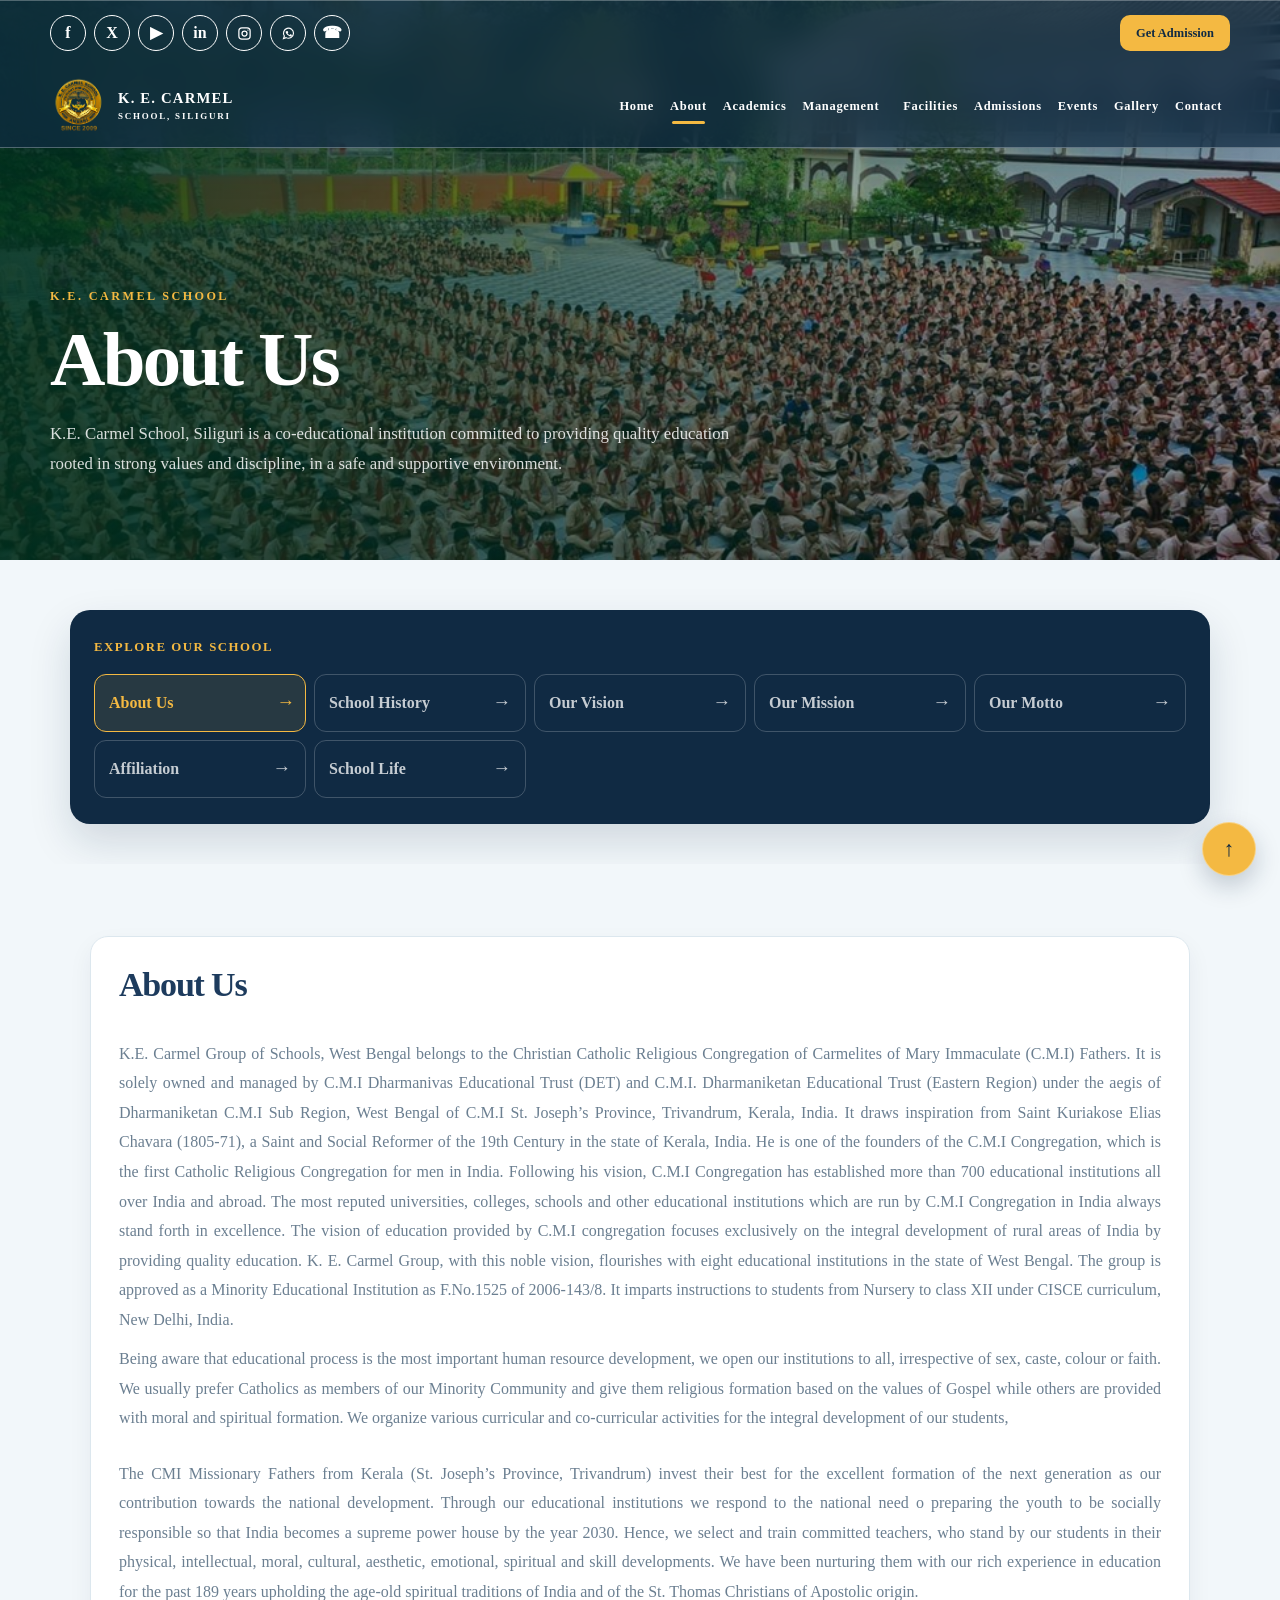
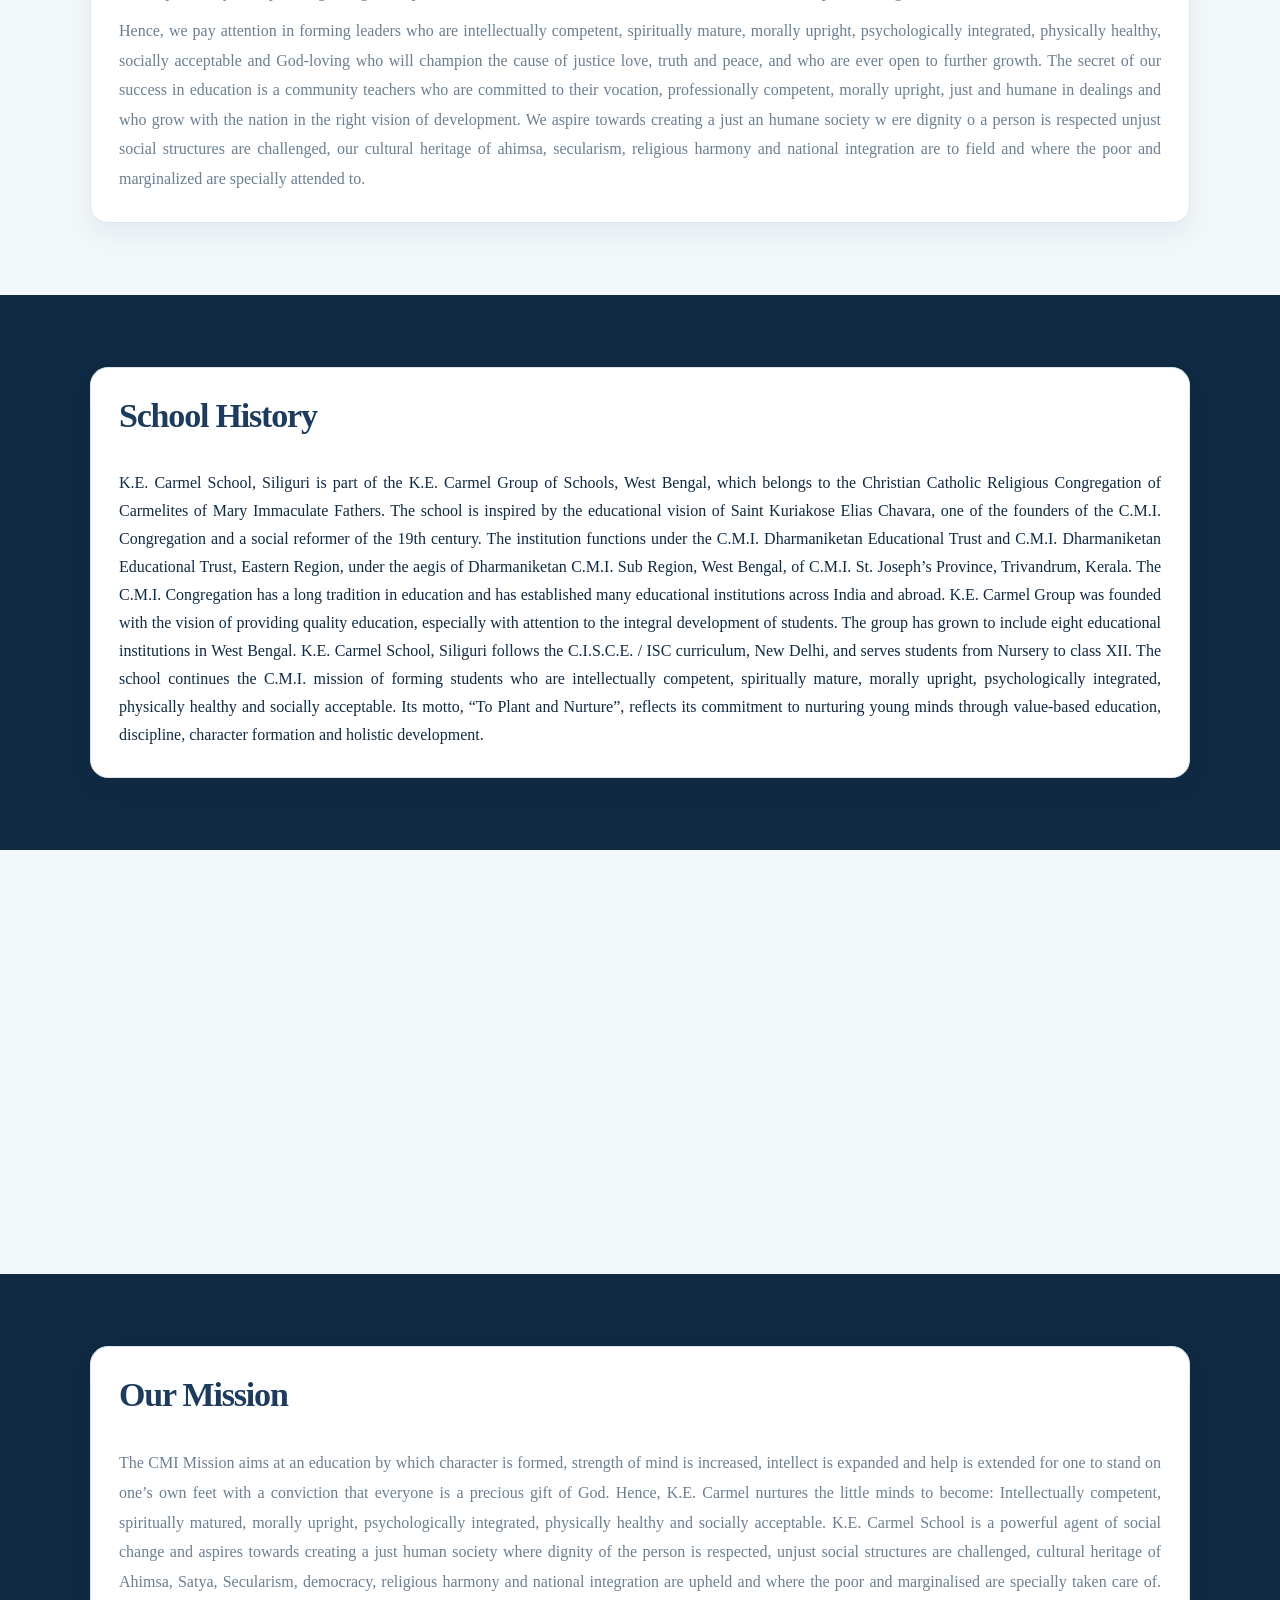
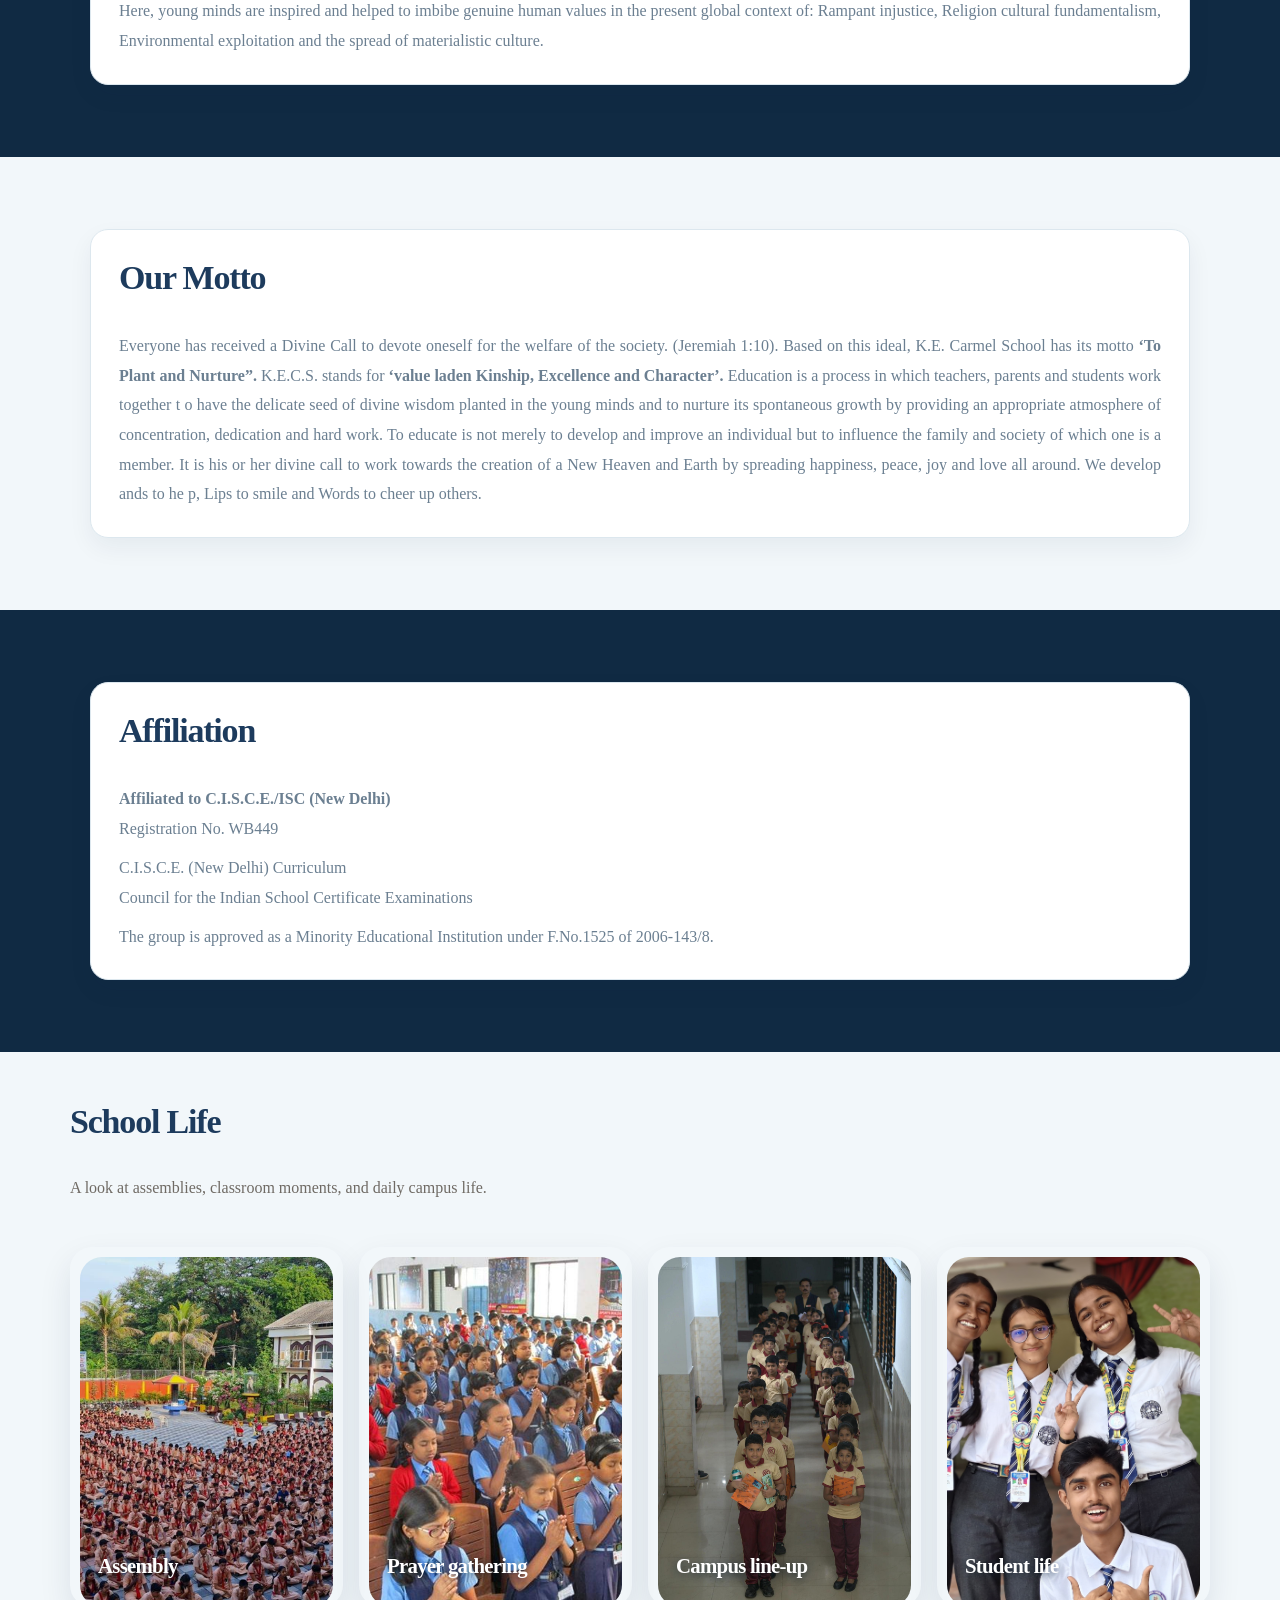
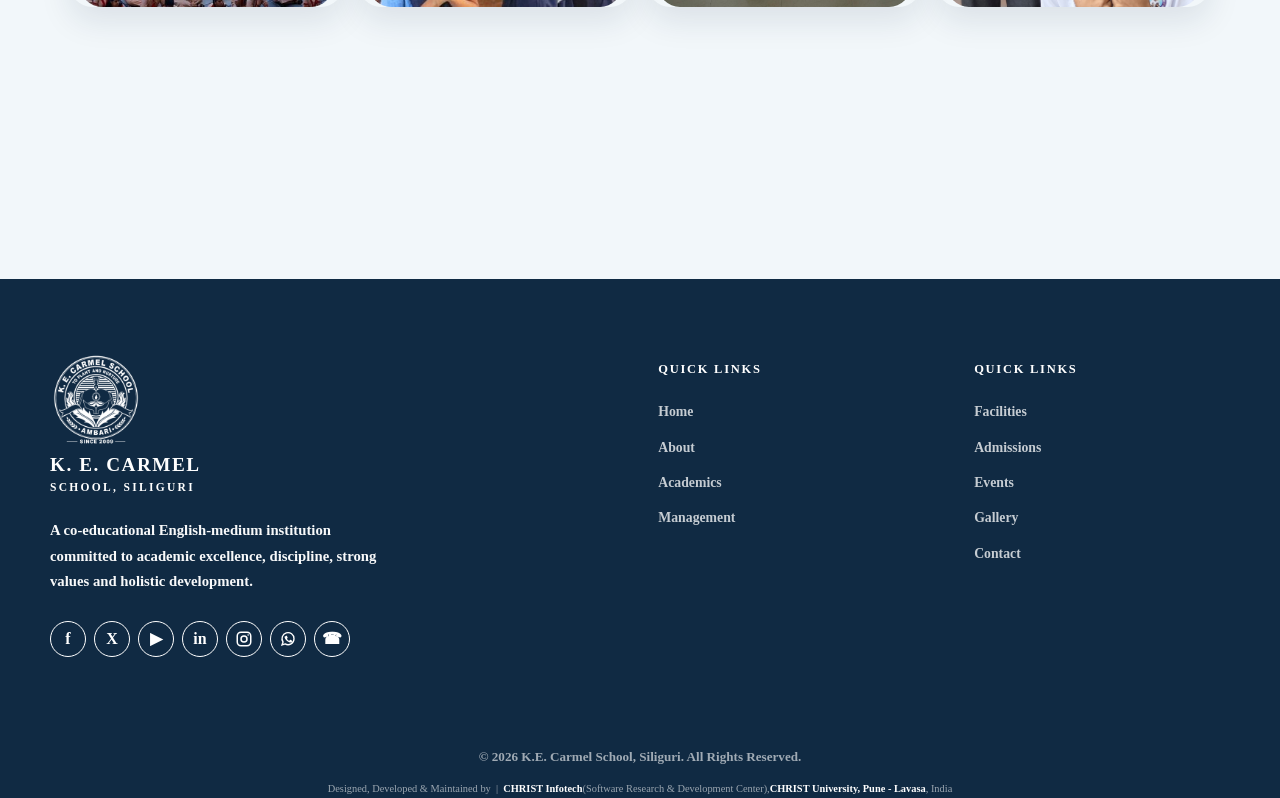
==== commit dc9e8c4d: "Changes" ====
--- a/about.html
+++ b/about.html
@@ -101,10 +101,18 @@
               </button>
               <button class="about-tabs__button" id="about-tab-vision" type="button" aria-controls="about-panel-vision"
                 data-tab-target="about-panel-vision">
-                <span>Vision, Mission &amp; Motto</span><span aria-hidden="true">&#8594;</span>
+                <span>Our Vision</span><span aria-hidden="true">&#8594;</span>
+              </button>
+              <button class="about-tabs__button" id="about-tab-mission" type="button" aria-controls="about-panel-mission"
+                data-tab-target="about-panel-mission">
+                <span>Our Mission</span><span aria-hidden="true">&#8594;</span>
               </button>
               <button class="about-tabs__button" id="about-tab-motto" type="button" aria-controls="about-panel-motto"
                 data-tab-target="about-panel-motto">
+                <span>Our Motto</span><span aria-hidden="true">&#8594;</span>
+              </button>
+              <button class="about-tabs__button" id="about-tab-affiliation" type="button" aria-controls="about-panel-affiliation"
+                data-tab-target="about-panel-affiliation">
                 <span>Affiliation</span><span aria-hidden="true">&#8594;</span>
               </button>
               <button class="about-tabs__button" id="about-tab-school-life" type="button"
@@ -225,36 +233,34 @@
             </div>
 
             <div class="about-tab-panel" id="about-panel-motto" aria-labelledby="about-tab-motto">
-              <div class="row row-cols-1 row-cols-lg-2 g-3 mt-24">
-                <div class="col">
-                  <article class="card h-100">
+              <section class="about-band about-band--ink">
+                  <article class="card about-content-card">
                     <h2 class="h3">Our Motto</h2>
                     <p>Everyone has received a Divine Call to devote oneself for the welfare of the society. (Jeremiah
                       1:10). Based on this ideal, K.E. Carmel School has its motto <strong>‘To Plant and
                         Nurture”.</strong> K.E.C.S.
-                      stands for <strong>‘value laden Kinship, Excellence and Character’.</strong></p>
-
-                    <p>Education is a process in which teachers, parents and students work together t o have the
+                      stands for <strong>‘value laden Kinship, Excellence and Character’.</strong>
+                      Education is a process in which teachers, parents and students work together t o have the
                       delicate seed of divine wisdom planted in the young minds and to nurture its spontaneous growth by
-                      providing an appropriate atmosphere of concentration, dedication and hard work.</p>
-
-                    <p>
+                      providing an appropriate atmosphere of concentration, dedication and hard work.
                       To educate is not merely to develop and improve an individual but to influence the family and
                       society of which one is a member. It is his or her divine call to work towards the creation of a
                       New Heaven and Earth by spreading happiness, peace, joy and love all around. We develop ands to he
                       p, Lips to smile and Words to cheer up others.
                     </p>
                   </article>
-                </div>
-                <div class="col">
-                  <article class="card affiliation-card h-100">
+              </section>
+            </div>
+
+            <div class="about-tab-panel" id="about-panel-affiliation" aria-labelledby="about-tab-affiliation">
+              <section class="about-band about-band--ink">
+                  <article class="card affiliation-card about-content-card">
                     <h2 class="h3">Affiliation</h2>
                     <p><strong>Affiliated to C.I.S.C.E./ISC (New Delhi)</strong><br>Registration No. WB449</p>
                     <p>C.I.S.C.E. (New Delhi) Curriculum<br>Council for the Indian School Certificate Examinations</p>
                     <p>The group is approved as a Minority Educational Institution under F.No.1525 of 2006-143/8.</p>
                   </article>
-                </div>
-              </div>
+              </section>
             </div>
 
             <div class="about-tab-panel" id="about-panel-history" aria-labelledby="about-tab-history">
@@ -297,9 +303,8 @@
             </div>
 
             <div class="about-tab-panel" id="about-panel-vision" aria-labelledby="about-tab-vision">
-              <div class="row row-cols-1 row-cols-lg-2 g-3 mt-24 current-vision-mission">
-                <div class="col">
-                  <article class="card card--accent h-100">
+              <section class="about-band about-band--ink">
+                  <article class="card about-content-card">
                     <h2 class="h3">Our Vision</h2>
                     <div>
                       <p>We imbibe our vision from the educational vision of St. Kurriakose Elias Chavara, our Heavenly
@@ -316,35 +321,37 @@
                         into better individuals and globally competent citizens.</p>
                     </div>
                   </article>
-                </div>
-                <div class="col">
-                  <article class="card card--accent h-100">
+              </section>
+            </div>
+
+            <div class="about-tab-panel" id="about-panel-mission" aria-labelledby="about-tab-mission">
+              <section class="about-band about-band--ink">
+                  <article class="card about-content-card">
                     <h2 class="h3">Our Mission</h2>
                     <div>
                       <p>The CMI Mission aims at an education by which character is formed, strength of mind is
                         increased,
                         intellect is expanded and help is extended for one to stand on one’s own feet with a conviction
                         that
-                        everyone is a precious gift of God.</p>
-                      <p>Hence, K.E. Carmel nurtures the little minds to become: Intellectually competent, spiritually
+                        everyone is a precious gift of God.
+                      Hence, K.E. Carmel nurtures the little minds to become: Intellectually competent, spiritually
                         matured,
-                        morally upright, psychologically integrated, physically healthy and socially acceptable.</p>
-                      <p>K.E. Carmel School is a powerful agent of social change and aspires towards creating a just
+                        morally upright, psychologically integrated, physically healthy and socially acceptable.
+                      K.E. Carmel School is a powerful agent of social change and aspires towards creating a just
                         human
                         society where dignity of the person is respected, unjust social structures are challenged,
                         cultural
                         heritage of Ahimsa, Satya, Secularism, democracy, religious harmony and national integration are
                         upheld
-                        and where the poor and marginalised are specially taken care of.</p>
-                      <p>Here, young minds are inspired and helped to imbibe genuine human values in the present global
+                        and where the poor and marginalised are specially taken care of.
+                      Here, young minds are inspired and helped to imbibe genuine human values in the present global
                         context
                         of: Rampant injustice, Religion cultural fundamentalism, Environmental exploitation and the
                         spread of
                         materialistic culture.</p>
                     </div>
                   </article>
-                </div>
-              </div>
+              </section>
             </div>
           </div>
         </div>
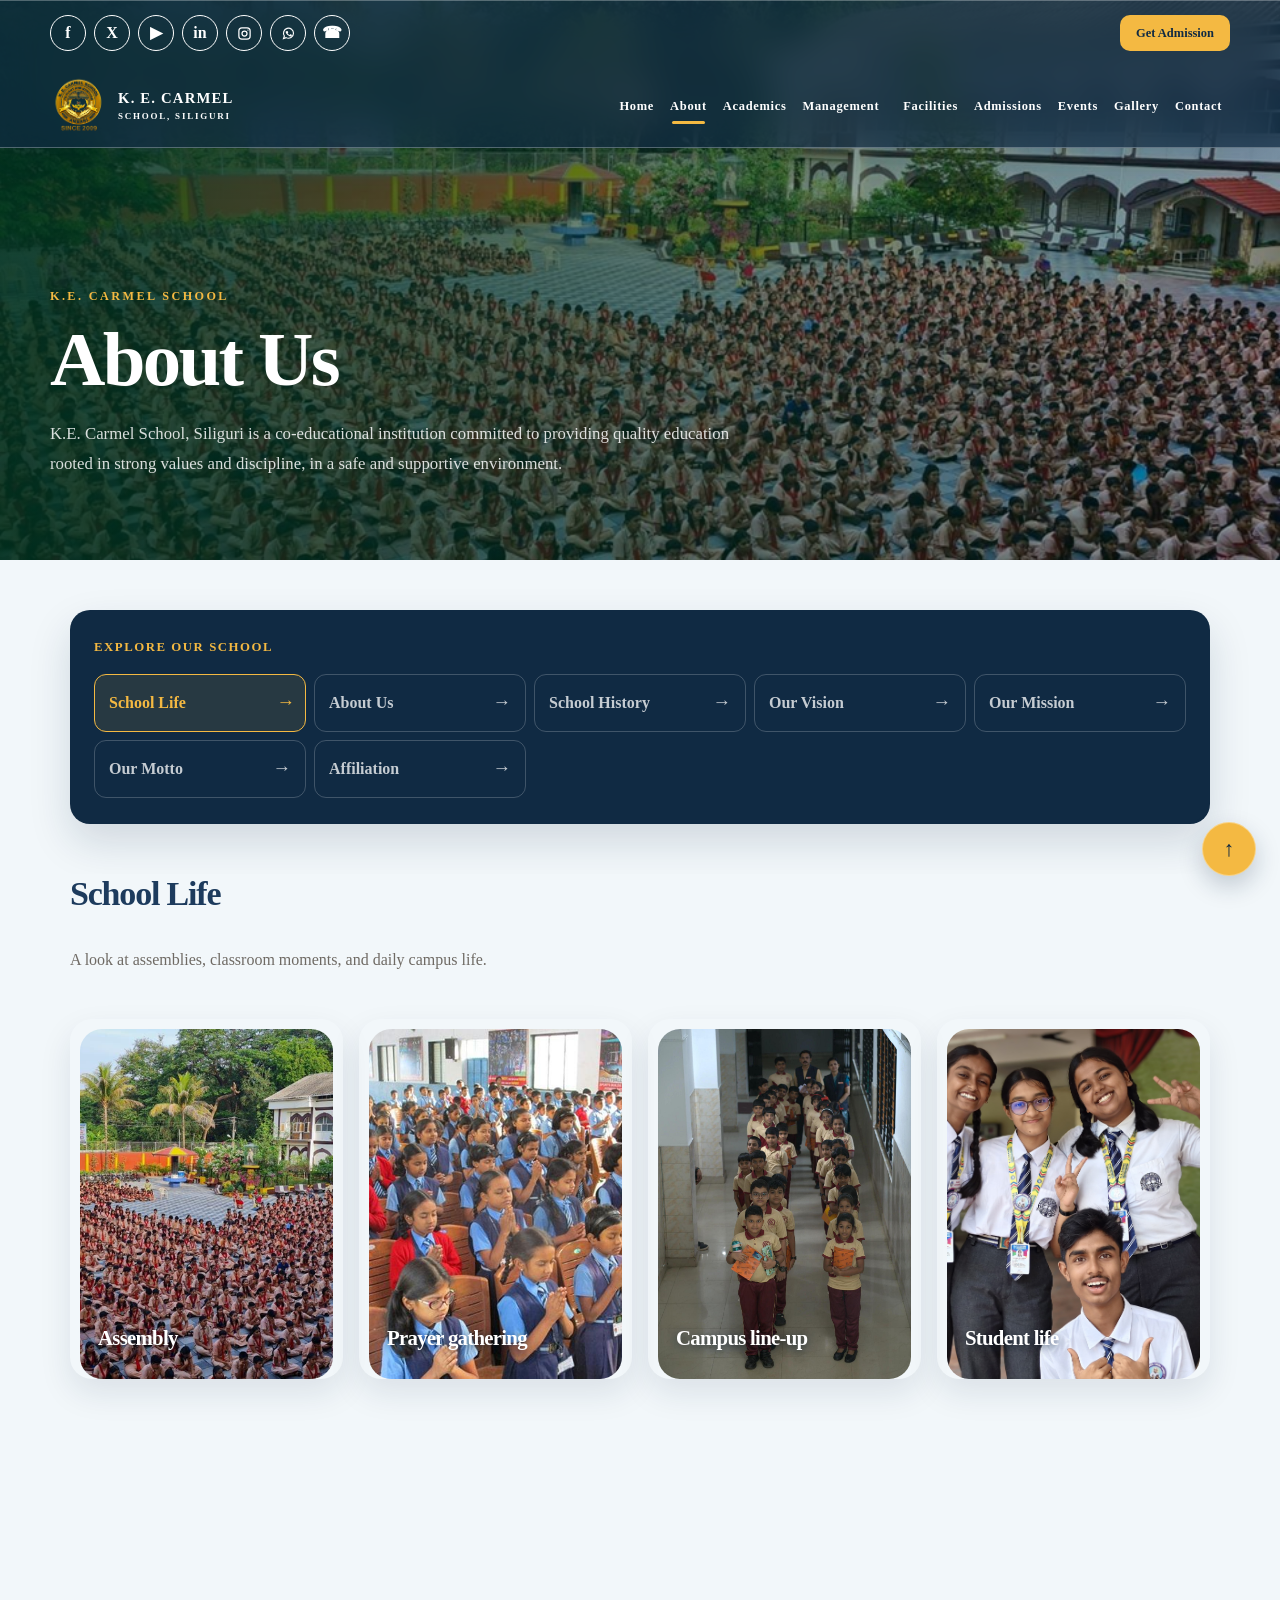
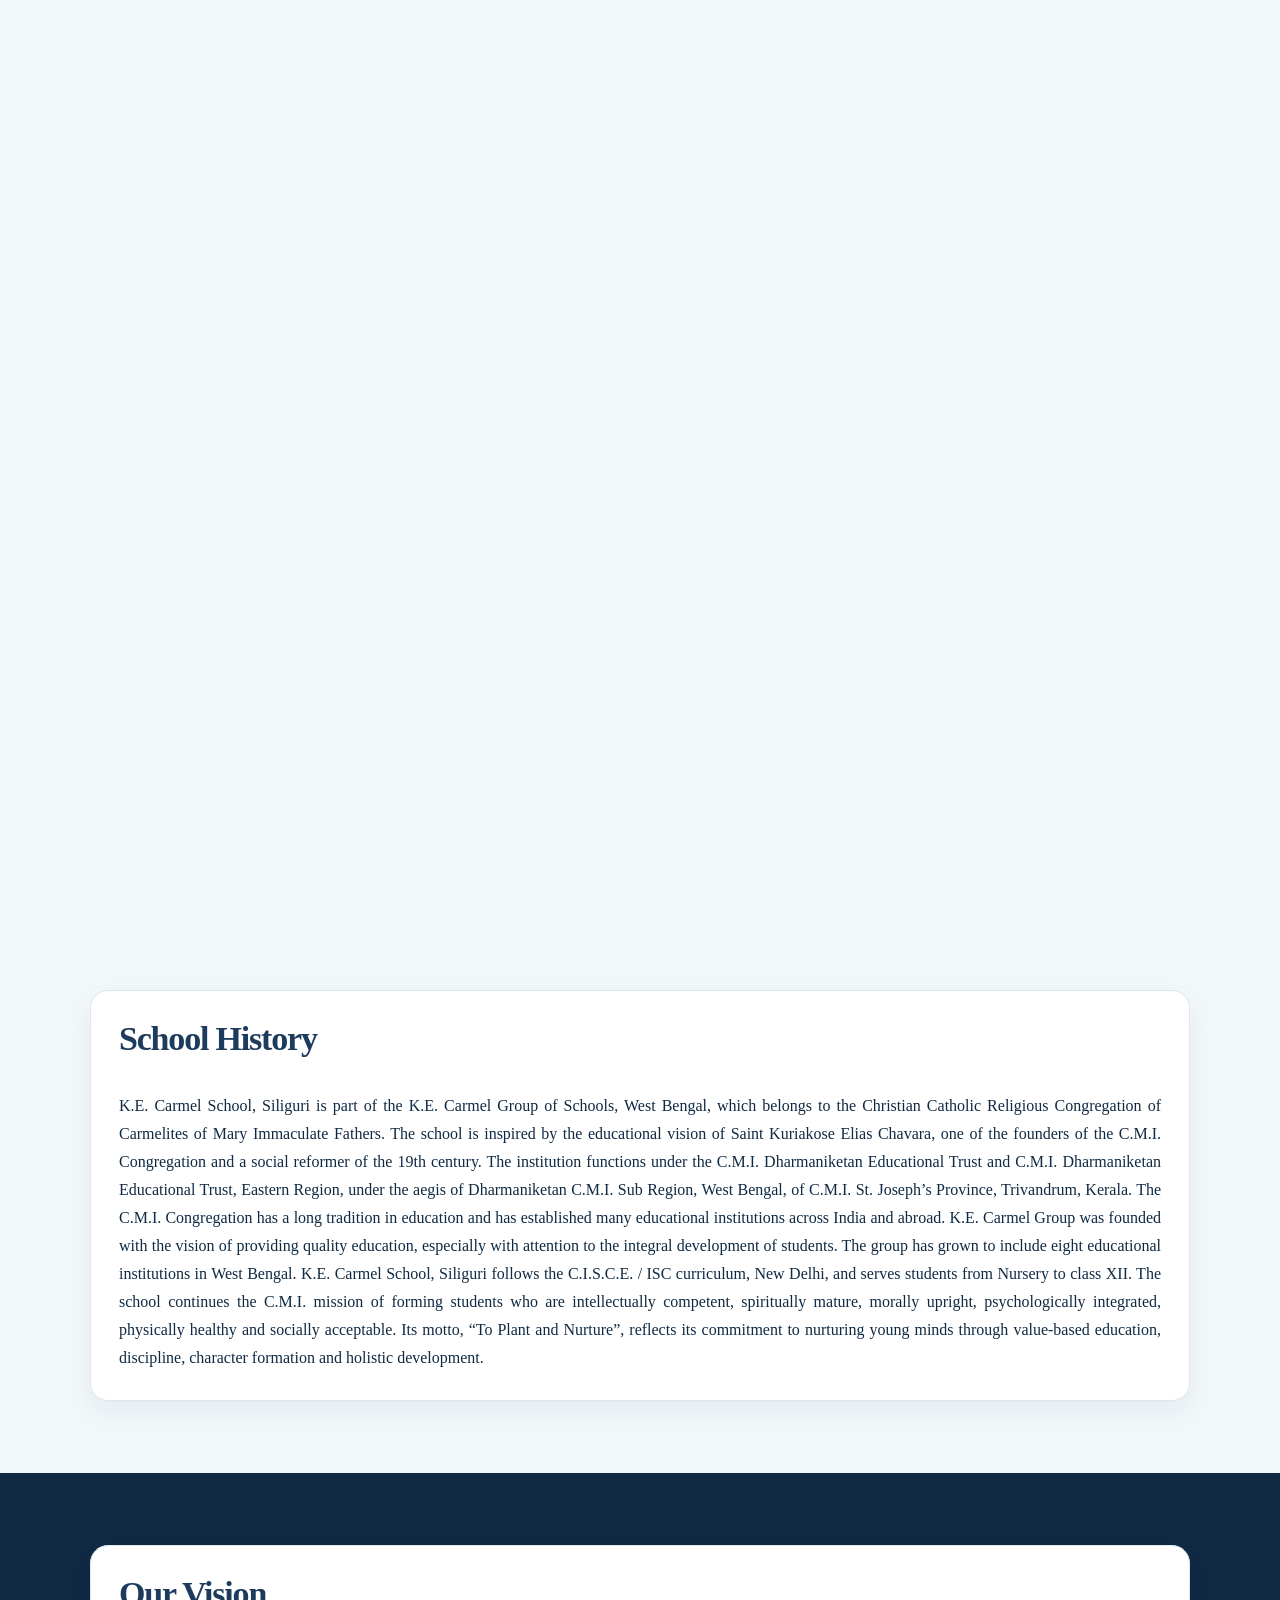
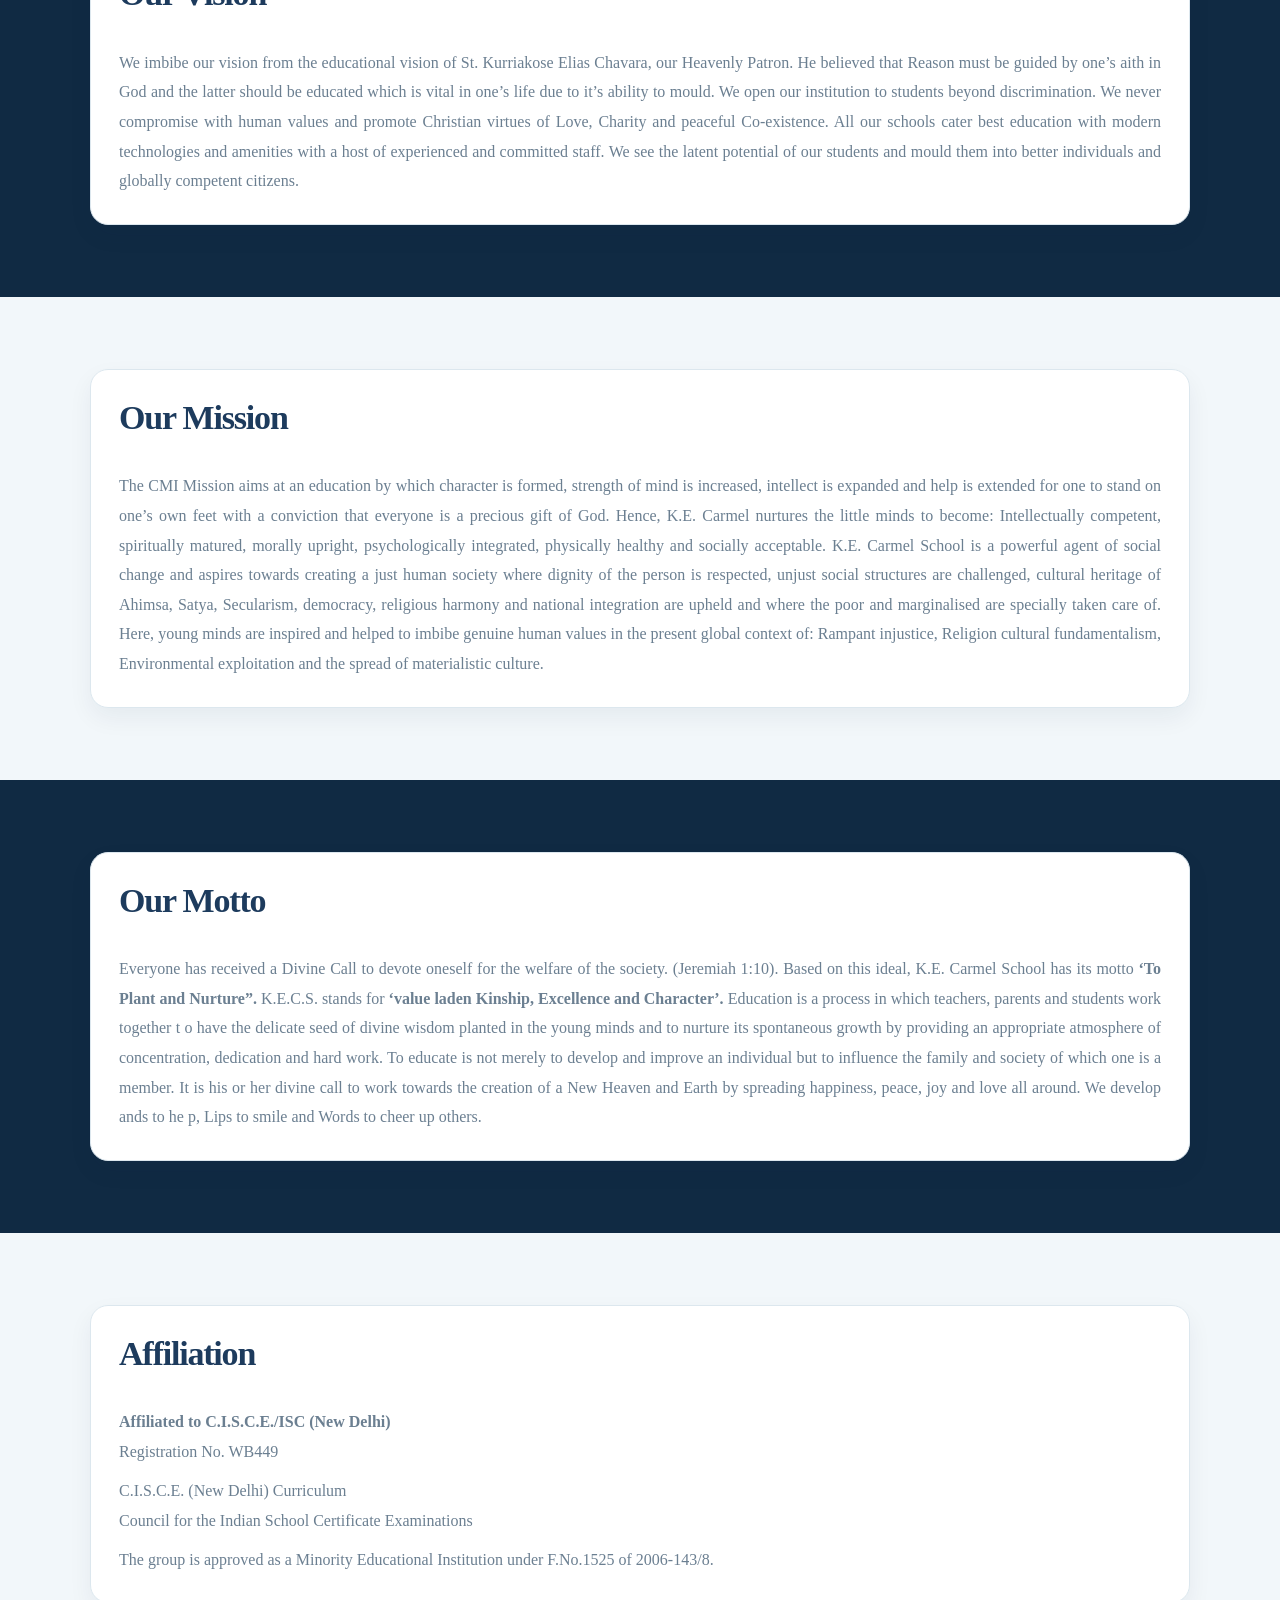
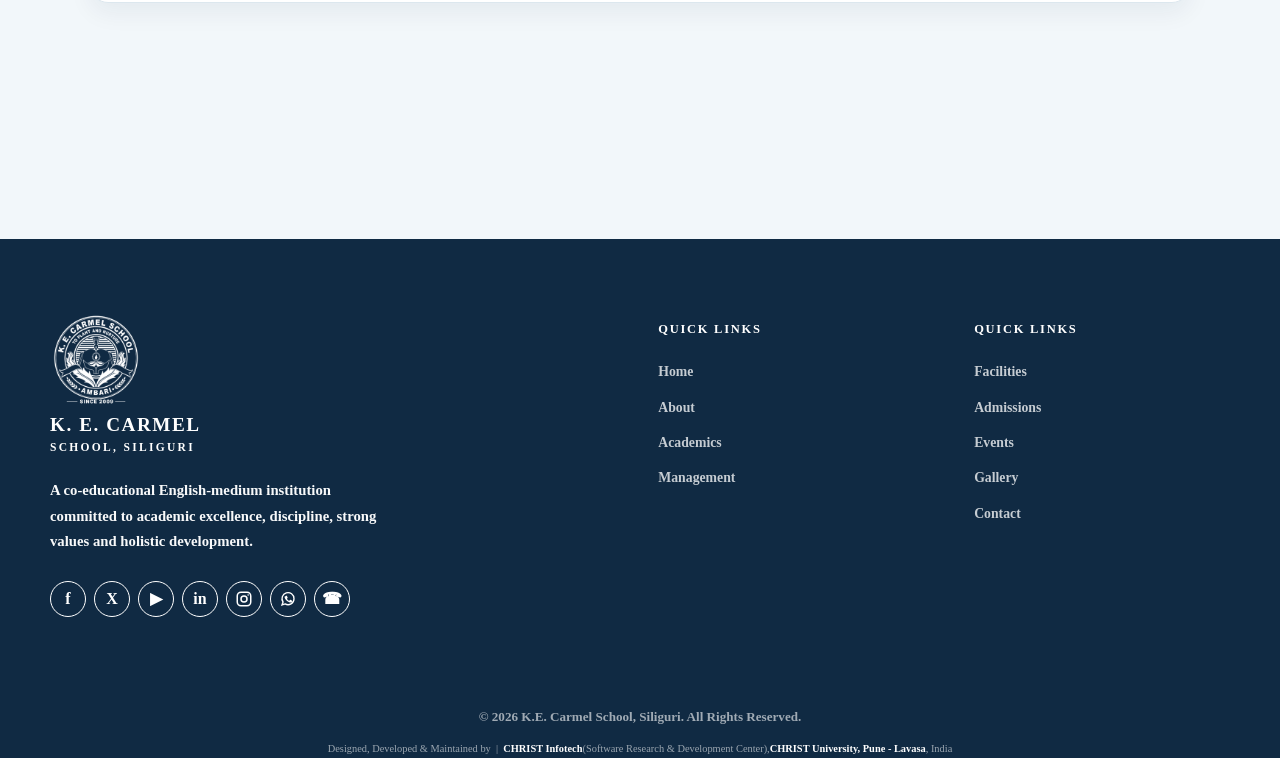
==== commit 4bbd2177: "Changes" ====
--- a/about.html
+++ b/about.html
@@ -91,7 +91,11 @@
           <aside class="about-tabs__sidebar" aria-label="About page sections">
             <p class="about-tabs__eyebrow">Explore our school</p>
             <nav class="about-tabs__nav" aria-label="About page section navigation">
-              <button class="about-tabs__button is-active" id="about-tab-about-us" type="button" aria-current="true"
+              <button class="about-tabs__button is-active" id="about-tab-school-life" type="button" aria-current="true"
+                aria-controls="about-panel-school-life" data-tab-target="about-panel-school-life">
+                <span>School Life</span><span aria-hidden="true">&#8594;</span>
+              </button>
+              <button class="about-tabs__button" id="about-tab-about-us" type="button"
                 aria-controls="about-panel-about-us" data-tab-target="about-panel-about-us">
                 <span>About Us</span><span aria-hidden="true">&#8594;</span>
               </button>
@@ -114,10 +118,6 @@
               <button class="about-tabs__button" id="about-tab-affiliation" type="button" aria-controls="about-panel-affiliation"
                 data-tab-target="about-panel-affiliation">
                 <span>Affiliation</span><span aria-hidden="true">&#8594;</span>
-              </button>
-              <button class="about-tabs__button" id="about-tab-school-life" type="button"
-                aria-controls="about-panel-school-life" data-tab-target="about-panel-school-life">
-                <span>School Life</span><span aria-hidden="true">&#8594;</span>
               </button>
             </nav>
           </aside>
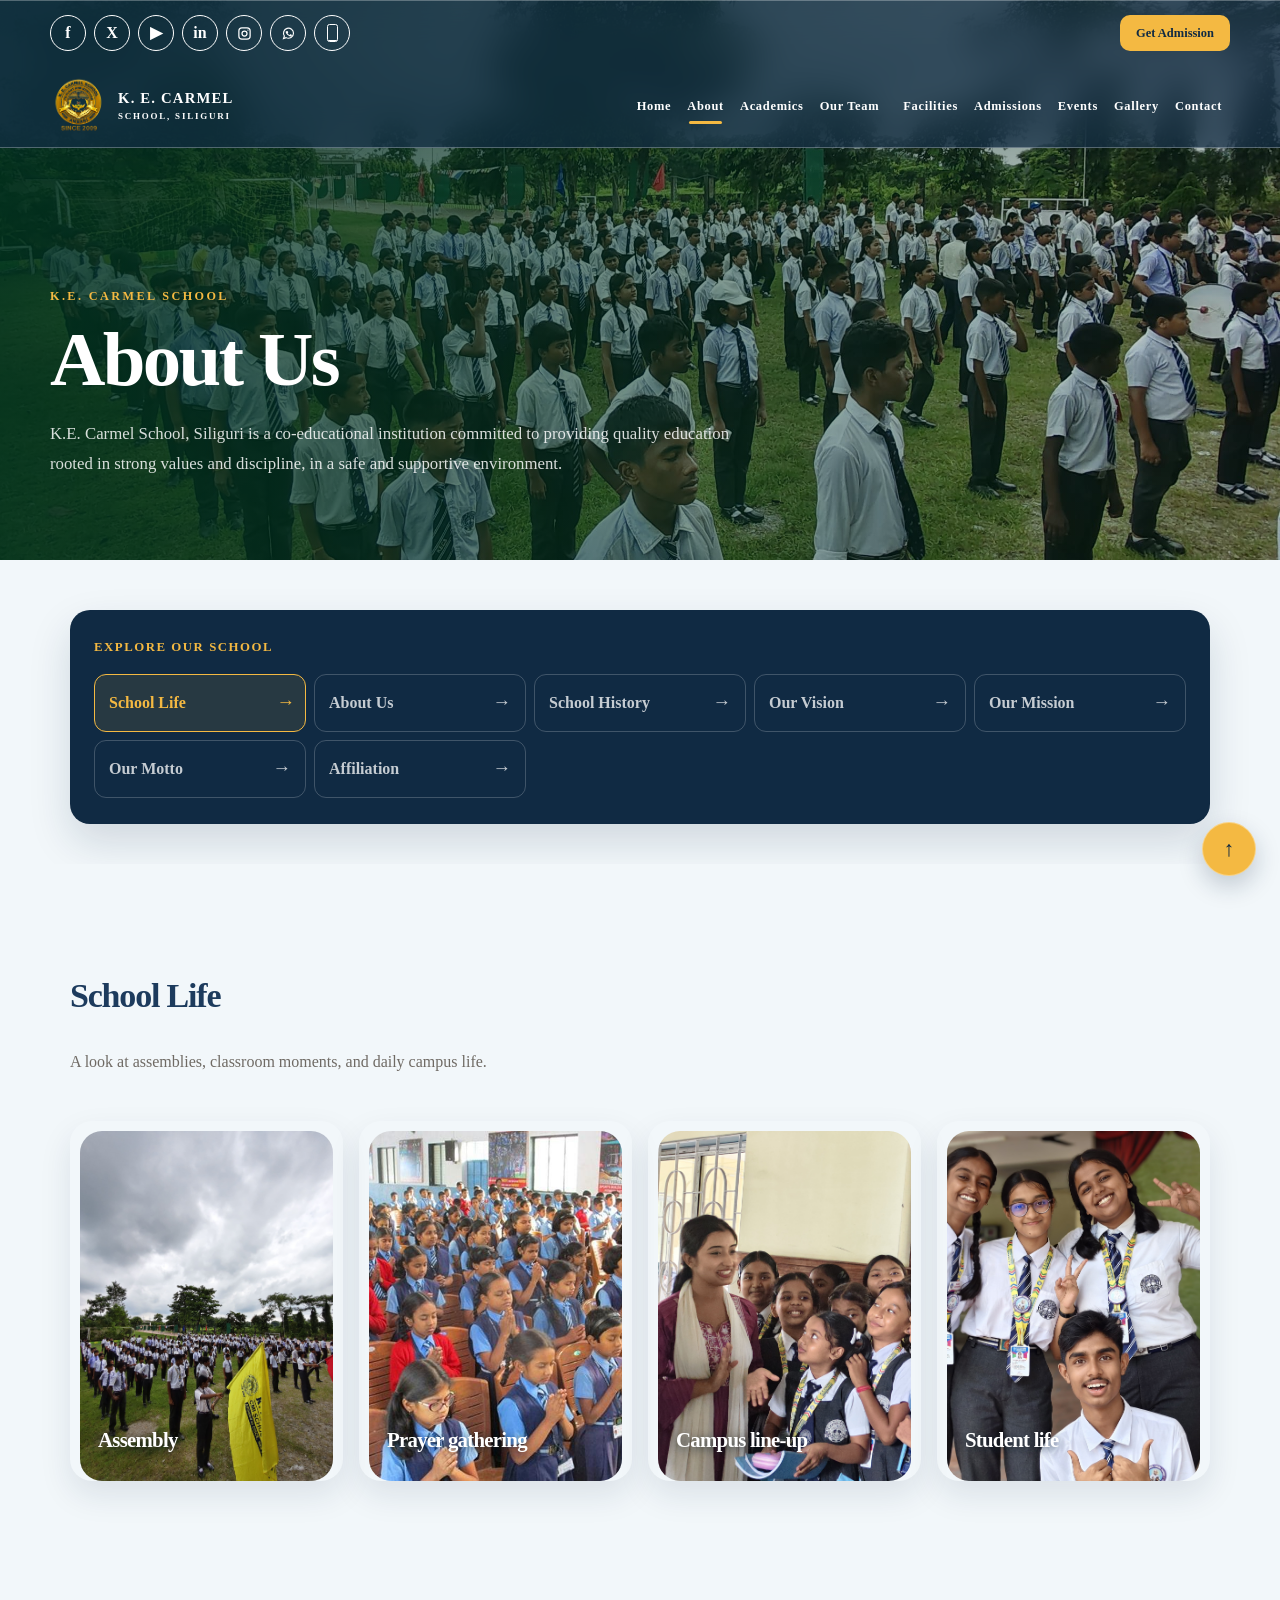
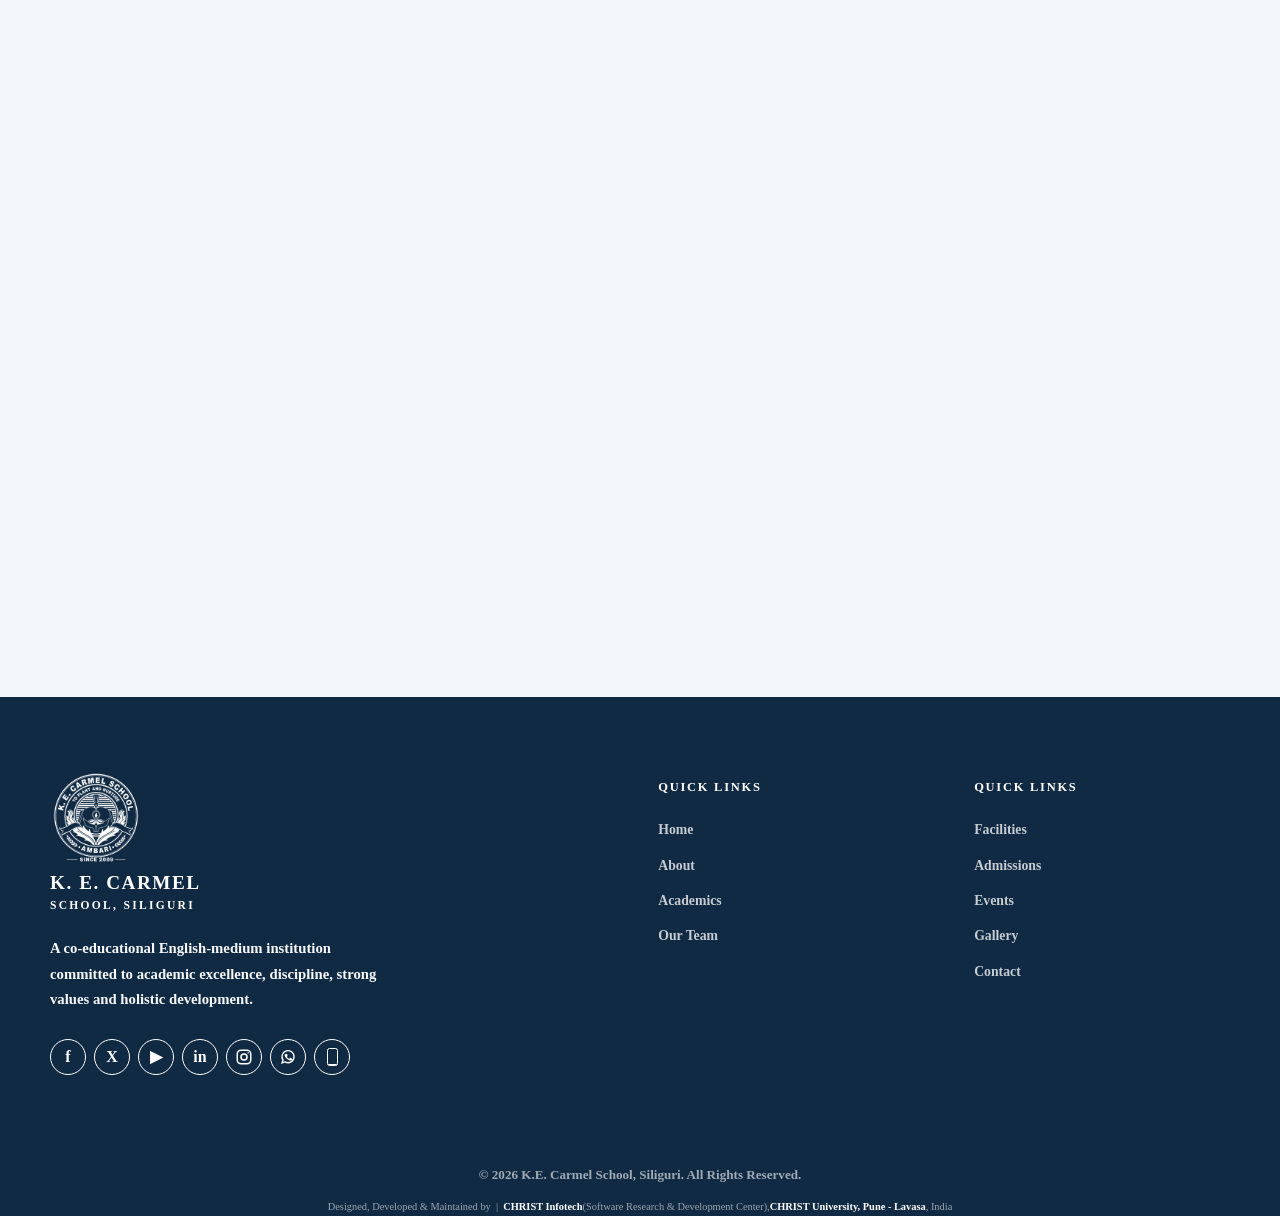
==== commit 3f3e9243: "Changes" ====
--- a/about.html
+++ b/about.html
@@ -50,7 +50,7 @@
       <nav id="site-nav" class="site-nav" aria-label="Primary navigation">
         <a class="site-nav__link" href="index.html">Home</a>
         <a class="site-nav__link" href="about.html">About</a>
-        <a class="site-nav__link" href="management.html">Management</a>
+        <a class="site-nav__link" href="management.html">Our Team</a>
         <a class="site-nav__link" href="academics.html">Academics</a>
         <a class="site-nav__link" href="admissions.html">Admissions</a>
         <a class="site-nav__link" href="facilities.html">Facilities</a>
@@ -131,7 +131,7 @@
                 </div>
                 <div class="gallery about-gallery" aria-label="About school photos">
                   <figure class="gallery__item">
-                    <img src="assets/images/about/image_1.png" alt="Large school assembly in the campus courtyard"
+                    <img src="assets/images/KE CARMEL (1)/Students-compressed/IMG_20260813_093912.jpeg" alt="Large school assembly in the campus courtyard"
                       loading="lazy" />
                     <figcaption>Assembly</figcaption>
                   </figure>
@@ -141,7 +141,7 @@
                     <figcaption>Prayer gathering</figcaption>
                   </figure>
                   <figure class="gallery__item">
-                    <img src="assets/images/about/image_3.png"
+                    <img src="assets/images/KE CARMEL (1)/Students-compressed/IMG_20260813_120251.jpeg"
                       alt="Students standing in a corridor with teachers in the background" loading="lazy" />
                     <figcaption>Campus line-up</figcaption>
                   </figure>
@@ -369,7 +369,7 @@
       </div>
       <div class="footer__right">
         <a href="about.html">About</a>
-        <a href="management.html">Management</a>
+        <a href="management.html">Our Team</a>
         <a href="academics.html">Academics</a>
         <a href="admissions.html">Admissions</a>
         <a href="events.html">Events</a>
--- a/assets/css/styles.css
+++ b/assets/css/styles.css
@@ -5069,24 +5069,24 @@
 }
 
 .page-about .page-hero {
-  background-image: linear-gradient(90deg, rgba(0, 50, 31, .88), rgba(0, 50, 31, .2)), url("../images/about/image_1.png");
+  background-image: linear-gradient(90deg, rgba(0, 50, 31, .88), rgba(0, 50, 31, .2)), url("../images/KE CARMEL (1)/Students-compressed/IMG_20260813_093744.jpeg");
   /* background-image: linear-gradient(90deg, rgba(0, 50, 31, .88), rgba(0, 50, 31, .2)), url("../images/KE CARMEL (1)/Investiture ceremony/WhatsApp Image 2026-07-26 at 4.29.28 PM.jpeg"); */
 }
 
-.page-management .page-hero {
-  background-image: linear-gradient(90deg, rgba(0, 50, 31, .88), rgba(0, 50, 31, .25)), url("../images/about/image_3.png");
+.page-management .page-hero { 
+  background-image: linear-gradient(90deg, rgba(0, 50, 31, .88), rgba(0, 50, 31, .25)), url("../images/KE CARMEL (1)/school photo/IMG_20260813_094313.jpeg");
 }
 
 .page-academics .page-hero {
-  background-image: linear-gradient(90deg, rgba(0, 50, 31, .9), rgba(0, 50, 31, .25)), url("../images/home/image_5.png");
+  background-image: linear-gradient(90deg, rgba(0, 50, 31, .9), rgba(0, 50, 31, .25)), url("../images/KE CARMEL (1)/Smart Class-compressed/IMG-20260813-WA0019.jpeg");
 }
 
 .page-admissions .page-hero { 
-  background-image: linear-gradient(90deg, rgba(0, 50, 31, .9), rgba(0, 50, 31, .22)), url("../images/home/image_1.png");
+  background-image: linear-gradient(90deg, rgba(0, 50, 31, .9), rgba(0, 50, 31, .22)), url("../images/KE CARMEL (1)/Graduation for UKG-compressed/IMG-20260812-WA0057.jpeg");
 }
 
 .page-facilities .page-hero {
-  background-image: linear-gradient(90deg, rgba(0, 50, 31, .88), rgba(0, 50, 31, .22)), url("../images/home/image_3.png");
+  background-image: linear-gradient(90deg, rgba(0, 50, 31, .88), rgba(0, 50, 31, .22)), url("../images/KE CARMEL (1)/Investiture ceremony/WhatsApp Image 2026-07-26 at 4.29.28 PM.jpeg");
 }
 
 .page-gallery .page-hero {
@@ -5099,7 +5099,7 @@
 }
 
 .page-contact .page-hero {
-  background-image: linear-gradient(90deg, rgba(0, 50, 31, .9), rgba(0, 50, 31, .2)), url("../images/contact/image_1.png");
+  background-image: linear-gradient(90deg, rgba(0, 50, 31, .9), rgba(0, 50, 31, .2)), url("../images/KE CARMEL (1)/school photo/infrastructure.jpeg");
 }
 
 .inner-page .page-hero__content {
@@ -6249,7 +6249,7 @@
   .inner-page .page-hero {
     min-height: 450px;
     padding-top: 170px;
-    border-radius: 0 0 28px 28px;
+    /* border-radius: 0 0 28px 28px; */
   }
 }
 
@@ -10470,3 +10470,510 @@
     margin-top: 20px;
   }
 }
+
+/* Shared vertical rhythm sourced from the Home page. */
+:root {
+  --site-section-space: 112px;
+}
+@media(max-width:700px) {
+  :root { --site-section-space: 78px; }
+}
+
+/* Inner-page heroes meet the first section exactly as the Home hero does. */
+.inner-page .page-hero {
+  margin-bottom: 0 !important;
+}
+.inner-page main > .section:first-child {
+  padding-bottom: 0 !important;
+}
+
+/* About and Admissions: every navigated panel is one complete section. */
+:is(.page-about,.page-admissions) .about-tabs {
+  margin-top: 0 !important;
+  padding-bottom: 0 !important;
+}
+:is(.page-about,.page-admissions) .about-tab-panel,
+.page-about .about-tab-panel[hidden] {
+  margin-top: 0 !important;
+  padding-top: var(--site-section-space) !important;
+  padding-bottom: var(--site-section-space) !important;
+}
+.page-about .about-tab-panel > :first-child {
+  margin-top: 0 !important;
+}
+.page-about #about-panel-school-life,
+.page-admissions #admission-process,
+.page-admissions #admission-help {
+  padding-top: var(--site-section-space) !important;
+  padding-bottom: var(--site-section-space) !important;
+}
+
+/* Academics, Management and Events expose explicit section wrappers. */
+.page-academics .academics-content {
+  margin-top: 0 !important;
+}
+.page-academics .academics-section,
+.page-management .management-band,
+.page-events .events-band {
+  margin-top: 0 !important;
+  margin-bottom: 0 !important;
+  padding-top: var(--site-section-space) !important;
+  padding-bottom: var(--site-section-space) !important;
+}
+.page-academics #academics-programme,
+.page-academics #academics-support {
+  padding-top: var(--site-section-space) !important;
+  padding-bottom: var(--site-section-space) !important;
+}
+
+/* Facilities card groups use the same gap and final footer clearance. */
+.page-facilities main > .section:first-child > .container > .row:not(.page-hero) {
+  margin-top: var(--site-section-space) !important;
+  margin-bottom: 0 !important;
+}
+.page-facilities main > .section:first-child > .container > .row:not(.page-hero):last-of-type {
+  margin-bottom: var(--site-section-space) !important;
+}
+
+/* Single-content pages receive one Home-sized section above the footer. */
+.page-gallery .gallery {
+  margin-top: 0 !important;
+  margin-bottom: 0 !important;
+  padding-top: var(--site-section-space);
+  padding-bottom: var(--site-section-space);
+}
+.page-contact .contact-overview {
+  margin-top: 0 !important;
+  margin-bottom: 0 !important;
+  padding-top: var(--site-section-space);
+  padding-bottom: var(--site-section-space);
+}
+.page-announcements main > .section:first-child > .container > .section__head {
+  margin-top: 0 !important;
+  padding-top: var(--site-section-space);
+}
+.page-announcements main > .section:first-child > .container > .section__head + .row {
+  margin-bottom: 0 !important;
+  padding-bottom: var(--site-section-space);
+}
+
+/* First inner-page content matches the Home hero-to-Notice spacing. */
+:root {
+  --site-first-section-space: 78px;
+}
+:is(.page-about,.page-admissions) .about-tabs__content > .about-tab-panel:first-child {
+  padding-top: var(--site-first-section-space) !important;
+}
+.page-about .about-tabs__content > .about-tab-panel:first-child > .section {
+  padding-top: 0 !important;
+}
+.page-academics .academics-content > .academics-section:first-child,
+.page-management .page-hero + .management-band,
+.page-events .page-hero + .events-band {
+  padding-top: var(--site-first-section-space) !important;
+}
+.page-academics .academics-content > .academics-section:first-child > .row:first-child {
+  margin-top: 0 !important;
+}
+.page-facilities main > .section:first-child > .container > .page-hero + .row {
+  margin-top: var(--site-first-section-space) !important;
+}
+.page-gallery .page-hero + .gallery,
+.page-contact .page-hero + .contact-overview,
+.page-announcements .page-hero + .section__head {
+  padding-top: var(--site-first-section-space) !important;
+}
+
+/* Home: St. Chavara introduction and branch cards. */
+.home-page .home-slide--chavara > img {
+  /* object-position: 72% center; */
+}
+.home-page .home-slide--chavara .home-slide__content {
+  max-width: 1180px;
+}
+.home-page .home-slide--chavara .home-slide__content h1 {
+  max-width: 720px;
+  margin-bottom: 22px;
+  font-size: clamp(2.8rem,5vw,5.2rem);
+}
+.home-page .home-slide--chavara .home-slide__description {
+  max-width: 720px;
+  margin-bottom: 28px;
+  color: #fff;
+  font-size: clamp(.94rem,1.25vw,1.08rem);
+  font-weight: 500;
+  line-height: 1.7;
+  letter-spacing: 0;
+  text-transform: none;
+}
+.home-page .branches-section .facility-home-grid {
+  gap: 16px;
+}
+.home-page .branches-section__controls {
+  width: min(1180px,100%);
+  margin-right: auto;
+  margin-left: auto;
+  justify-content: flex-start !important;
+}
+
+/* Continue the Home mist/ink sequence after the new Branches section. */
+.home-page main > .branches-section + .faq-section {
+  color: #fff;
+  background: var(--cs-ink) !important;
+}
+.home-page main > .branches-section + .faq-section .section-heading h2,
+.home-page main > .branches-section + .faq-section .section-heading h2 em {
+  color: #fff !important;
+}
+.home-page main > .branches-section + .faq-section .section-heading p {
+  color: rgba(255,255,255,.8) !important;
+}
+
+/* Shared mobile-phone symbol for header and footer social groups. */
+.elements-social a[href^="tel:"] {
+  font-size: 0 !important;
+}
+.elements-social a[href^="tel:"]::before {
+  content: "";
+  display: block;
+  width: 11px;
+  height: 18px;
+  border: 1.7px solid currentColor;
+  border-radius: 2.5px;
+  box-shadow: inset 0 -3px 0 -2px currentColor;
+}
+
+/* Home admission announcement. */
+.admission-popup {
+  width: min(1040px,calc(100% - 36px));
+  max-width: none;
+  max-height: min(88dvh,760px);
+  margin: auto;
+  padding: 0;
+  overflow: hidden;
+  border: 0;
+  border-radius: 24px;
+  color: var(--cs-ink);
+  background: #fff;
+  box-shadow: 0 28px 90px rgba(5,25,43,.36);
+}
+.admission-popup::backdrop {
+  background: rgba(5,25,43,.72);
+  backdrop-filter: blur(5px);
+}
+.admission-popup__layout {
+  position: relative;
+  display: grid;
+  grid-template-columns: minmax(300px,42%) minmax(0,58%);
+  min-height: 610px;
+}
+.admission-popup__media {
+  min-width: 0;
+  padding: 16px;
+  background: var(--cs-mist);
+}
+.admission-popup__media img {
+  display: block;
+  width: 100%;
+  height: 100%;
+  object-fit: cover;
+  object-position: center;
+  border-radius: 17px;
+}
+.admission-popup__content {
+  display: flex;
+  min-width: 0;
+  flex-direction: column;
+  justify-content: center;
+  padding: 58px 58px 48px;
+}
+.admission-popup__close {
+  position: absolute;
+  z-index: 3;
+  top: 16px;
+  right: 18px;
+  display: grid;
+  width: 40px;
+  height: 40px;
+  padding: 0;
+  place-items: center;
+  border: 0;
+  border-radius: 50%;
+  color: var(--cs-ink-soft);
+  background: rgba(242,247,250,.94);
+  font: 400 2rem/1 ui-sans-serif,system-ui,sans-serif;
+  cursor: pointer;
+  transition: color .2s ease,background-color .2s ease,transform .2s ease;
+}
+.admission-popup__close:hover,
+.admission-popup__close:focus-visible {
+  color: #fff;
+  background: var(--cs-ink-soft);
+  transform: rotate(4deg);
+}
+.admission-popup__badge {
+  align-self: flex-start;
+  margin-bottom: 22px;
+  padding: 9px 16px;
+  border-radius: 999px;
+  color: var(--cs-ink);
+  background: rgba(244,185,66,.22);
+  font-size: .84rem;
+  font-weight: 700;
+}
+.admission-popup__content h2 {
+  margin: 0 0 16px;
+  color: var(--cs-ink-soft) !important;
+  font-size: clamp(1.9rem,3vw,2.65rem) !important;
+  font-weight: 700 !important;
+  line-height: 1.15 !important;
+}
+.admission-popup__intro {
+  margin: 0 0 27px;
+  color: rgba(16,42,67,.8);
+  font-size: .98rem;
+  line-height: 1.65;
+}
+.admission-popup__content h3 {
+  margin: 0 0 14px;
+  color: var(--cs-ink-soft);
+  font-size: 1.25rem;
+  font-weight: 700;
+}
+.admission-popup__highlights {
+  margin: 0 0 30px;
+  padding: 0;
+  list-style: none;
+}
+.admission-popup__highlights li {
+  padding: 11px 0;
+  border-bottom: 1px solid rgba(16,42,67,.12);
+  color: rgba(16,42,67,.88);
+  font-size: .94rem;
+  line-height: 1.45;
+}
+.admission-popup__highlights li:last-child {
+  border-bottom: 0;
+}
+.admission-popup__apply {
+  align-self: flex-start;
+  border-radius: 999px;
+}
+
+/* Events: horizontal arrangement for Recent Events only. */
+.page-events .recent-events-viewport {
+  width: 100%;
+  padding: 10px 0 18px;
+  overflow: hidden;
+}
+.page-events .recent-events-track.row {
+  display: flex;
+  flex-wrap: nowrap;
+  gap: 16px;
+  margin: 0;
+  transition: transform .45s ease;
+}
+.page-events .recent-events-track.row > .col {
+  width: calc((100% - 32px)/3);
+  min-width: calc((100% - 32px)/3);
+  max-width: calc((100% - 32px)/3);
+  padding: 0;
+  flex: 0 0 calc((100% - 32px)/3);
+}
+.page-events .recent-events-controls {
+  width: 100%;
+  margin: 18px 0 0;
+  justify-content: flex-start;
+}
+
+/* Compact event-information summaries; full copy opens below the image in the shared modal. */
+.page-events .event-information-source[hidden] {
+  display: none !important;
+}
+.page-events .event-information-card--compact > .event-information-summary {
+  min-height: 0;
+  margin-bottom: 20px;
+  padding-left: 0;
+}
+.page-events .event-information-card--compact > .event-information-summary::before {
+  display: none;
+  content: none;
+}
+.page-events .event-information-read-more {
+  align-self: flex-start;
+  margin: auto 22px 24px;
+}
+.page-events .recent-events-track .event-card__body {
+  height: 100%;
+}
+.page-events .recent-events-track .event-card__body > .event-information-read-more {
+  margin: auto 0 0;
+}
+
+/* Our Team directory: the same image-over-content card language with replaceable placeholders. */
+.page-management .team-directory-grid {
+  align-items: stretch;
+}
+.page-management .team-directory-grid > .col {
+  display: flex;
+}
+.page-management .team-directory-card {
+  display: block;
+  width: 100%;
+  height: 150px !important;
+  min-height: 150px;
+  padding: 0 !important;
+  overflow: hidden;
+  border: 0 !important;
+  border-radius: 20px !important;
+  background: rgba(255,255,255,.96) !important;
+  box-shadow: 0 14px 35px rgba(16,42,67,.13);
+  content-visibility: auto;
+  contain-intrinsic-size: auto 150px;
+}
+.page-management .team-directory-card .person-card__photo {
+  position: relative;
+  width: 100%;
+  height: 220px;
+  margin: 0;
+  overflow: hidden;
+  border-radius: 13px;
+}
+.page-management .team-placeholder {
+  display: none !important;
+}
+.page-management .team-directory-card .person-card__body.card-body {
+  position: static;
+  display: flex;
+  width: 100%;
+  height: 150px;
+  flex-direction: column;
+  align-items: center;
+  justify-content: center;
+  padding: 14px 10px 16px;
+  color: var(--cs-ink);
+  background: transparent;
+  text-align: center;
+}
+.page-management .team-directory-card .person-card__name,
+.page-management .team-directory-card .person-card__role,
+.page-management .team-directory-card .person-card__dept {
+  position: static;
+  width: 100%;
+  margin: 0;
+  padding: 0;
+  color: var(--cs-ink);
+  background: transparent;
+  text-align: center;
+}
+.page-management .team-directory-card .person-card__name {
+  margin-bottom: 5px;
+  font-size: 1.02rem;
+  font-weight: 800;
+  line-height: 1.25;
+}
+.page-management .team-directory-card .person-card__role {
+  color: var(--cs-coral);
+  font-size: .84rem;
+  font-weight: 800;
+  line-height: 1.35;
+}
+.page-management .team-directory-card .person-card__dept {
+  margin-top: 4px;
+  color: var(--cs-ink-soft);
+  font-size: .78rem;
+  line-height: 1.35;
+}
+.page-management .team-teachers-section .team-directory-card {
+  height: 130px !important;
+  min-height: 130px;
+  contain-intrinsic-size: auto 130px;
+}
+.page-management .team-teachers-section .team-directory-card .person-card__body.card-body {
+  height: 130px;
+  padding: 8px 7px;
+}
+@media(max-width:576px) {
+  .page-management .team-directory-card {
+    max-width: 390px;
+    margin-right: auto;
+    margin-left: auto;
+  }
+}
+.rules-modal__content [data-rules-content] p {
+  color: var(--cs-ink);
+  line-height: 1.7;
+  text-align: justify;
+}
+.rules-modal__content [data-rules-content] p:last-child {
+  margin-bottom: 0;
+}
+@media(min-width:701px) and (max-width:1000px) {
+  .page-events .recent-events-track.row > .col {
+    width: calc((100% - 16px)/2);
+    min-width: calc((100% - 16px)/2);
+    max-width: calc((100% - 16px)/2);
+    flex-basis: calc((100% - 16px)/2);
+  }
+}
+@media(max-width:700px) {
+  .page-events .recent-events-track.row > .col {
+    width: 100%;
+    min-width: 100%;
+    max-width: 100%;
+    flex-basis: 100%;
+  }
+}
+@media(max-width:767px) {
+  .admission-popup {
+    width: min(94%,560px);
+    max-height: 90dvh;
+    overflow-y: auto;
+    border-radius: 18px;
+  }
+  .admission-popup__layout {
+    display: block;
+    min-height: 0;
+  }
+  .admission-popup__media {
+    height: clamp(210px,43vh,340px);
+    padding: 12px;
+  }
+  .admission-popup__media img {
+    object-position: center 18%;
+    border-radius: 12px;
+  }
+  .admission-popup__content {
+    padding: 30px 24px 32px;
+  }
+  .admission-popup__close {
+    position: fixed;
+    top: max(7vh,18px);
+    right: max(5vw,18px);
+  }
+  .admission-popup__badge {
+    margin-bottom: 16px;
+  }
+  .admission-popup__intro {
+    margin-bottom: 22px;
+  }
+  .admission-popup__highlights {
+    margin-bottom: 24px;
+  }
+}
+@media(max-width:700px) {
+  .home-page .home-slide--chavara > img {
+    object-position: 62% center;
+  }
+  .home-page .home-slide--chavara .home-slide__shade {
+    background: linear-gradient(90deg,rgba(9,31,50,.94) 0%,rgba(9,31,50,.76) 68%,rgba(9,31,50,.42) 100%);
+  }
+  .home-page .home-slide--chavara .home-slide__content h1 {
+    font-size: clamp(2.25rem,10vw,3.25rem);
+  }
+  .home-page .home-slide--chavara .home-slide__description {
+    max-width: 94%;
+    font-size: .88rem;
+    line-height: 1.55;
+  }
+}
--- a/assets/css/styles.css
+++ b/assets/css/styles.css
@@ -5069,24 +5069,24 @@
 }
 
 .page-about .page-hero {
-  background-image: linear-gradient(90deg, rgba(0, 50, 31, .88), rgba(0, 50, 31, .2)), url("../images/about/image_1.png");
+  background-image: linear-gradient(90deg, rgba(0, 50, 31, .88), rgba(0, 50, 31, .2)), url("../images/KE CARMEL (1)/Students-compressed/IMG_20260813_093744.jpeg");
   /* background-image: linear-gradient(90deg, rgba(0, 50, 31, .88), rgba(0, 50, 31, .2)), url("../images/KE CARMEL (1)/Investiture ceremony/WhatsApp Image 2026-07-26 at 4.29.28 PM.jpeg"); */
 }
 
-.page-management .page-hero {
-  background-image: linear-gradient(90deg, rgba(0, 50, 31, .88), rgba(0, 50, 31, .25)), url("../images/about/image_3.png");
+.page-management .page-hero { 
+  background-image: linear-gradient(90deg, rgba(0, 50, 31, .88), rgba(0, 50, 31, .25)), url("../images/KE CARMEL (1)/school photo/IMG_20260813_094313.jpeg");
 }
 
 .page-academics .page-hero {
-  background-image: linear-gradient(90deg, rgba(0, 50, 31, .9), rgba(0, 50, 31, .25)), url("../images/home/image_5.png");
+  background-image: linear-gradient(90deg, rgba(0, 50, 31, .9), rgba(0, 50, 31, .25)), url("../images/KE CARMEL (1)/Smart Class-compressed/IMG-20260813-WA0019.jpeg");
 }
 
 .page-admissions .page-hero { 
-  background-image: linear-gradient(90deg, rgba(0, 50, 31, .9), rgba(0, 50, 31, .22)), url("../images/home/image_1.png");
+  background-image: linear-gradient(90deg, rgba(0, 50, 31, .9), rgba(0, 50, 31, .22)), url("../images/KE CARMEL (1)/Graduation for UKG-compressed/IMG-20260812-WA0057.jpeg");
 }
 
 .page-facilities .page-hero {
-  background-image: linear-gradient(90deg, rgba(0, 50, 31, .88), rgba(0, 50, 31, .22)), url("../images/home/image_3.png");
+  background-image: linear-gradient(90deg, rgba(0, 50, 31, .88), rgba(0, 50, 31, .22)), url("../images/KE CARMEL (1)/Investiture ceremony/WhatsApp Image 2026-07-26 at 4.29.28 PM.jpeg");
 }
 
 .page-gallery .page-hero {
@@ -5099,7 +5099,7 @@
 }
 
 .page-contact .page-hero {
-  background-image: linear-gradient(90deg, rgba(0, 50, 31, .9), rgba(0, 50, 31, .2)), url("../images/contact/image_1.png");
+  background-image: linear-gradient(90deg, rgba(0, 50, 31, .9), rgba(0, 50, 31, .2)), url("../images/KE CARMEL (1)/school photo/infrastructure.jpeg");
 }
 
 .inner-page .page-hero__content {
@@ -6249,7 +6249,7 @@
   .inner-page .page-hero {
     min-height: 450px;
     padding-top: 170px;
-    border-radius: 0 0 28px 28px;
+    /* border-radius: 0 0 28px 28px; */
   }
 }
 
@@ -10470,3 +10470,510 @@
     margin-top: 20px;
   }
 }
+
+/* Shared vertical rhythm sourced from the Home page. */
+:root {
+  --site-section-space: 112px;
+}
+@media(max-width:700px) {
+  :root { --site-section-space: 78px; }
+}
+
+/* Inner-page heroes meet the first section exactly as the Home hero does. */
+.inner-page .page-hero {
+  margin-bottom: 0 !important;
+}
+.inner-page main > .section:first-child {
+  padding-bottom: 0 !important;
+}
+
+/* About and Admissions: every navigated panel is one complete section. */
+:is(.page-about,.page-admissions) .about-tabs {
+  margin-top: 0 !important;
+  padding-bottom: 0 !important;
+}
+:is(.page-about,.page-admissions) .about-tab-panel,
+.page-about .about-tab-panel[hidden] {
+  margin-top: 0 !important;
+  padding-top: var(--site-section-space) !important;
+  padding-bottom: var(--site-section-space) !important;
+}
+.page-about .about-tab-panel > :first-child {
+  margin-top: 0 !important;
+}
+.page-about #about-panel-school-life,
+.page-admissions #admission-process,
+.page-admissions #admission-help {
+  padding-top: var(--site-section-space) !important;
+  padding-bottom: var(--site-section-space) !important;
+}
+
+/* Academics, Management and Events expose explicit section wrappers. */
+.page-academics .academics-content {
+  margin-top: 0 !important;
+}
+.page-academics .academics-section,
+.page-management .management-band,
+.page-events .events-band {
+  margin-top: 0 !important;
+  margin-bottom: 0 !important;
+  padding-top: var(--site-section-space) !important;
+  padding-bottom: var(--site-section-space) !important;
+}
+.page-academics #academics-programme,
+.page-academics #academics-support {
+  padding-top: var(--site-section-space) !important;
+  padding-bottom: var(--site-section-space) !important;
+}
+
+/* Facilities card groups use the same gap and final footer clearance. */
+.page-facilities main > .section:first-child > .container > .row:not(.page-hero) {
+  margin-top: var(--site-section-space) !important;
+  margin-bottom: 0 !important;
+}
+.page-facilities main > .section:first-child > .container > .row:not(.page-hero):last-of-type {
+  margin-bottom: var(--site-section-space) !important;
+}
+
+/* Single-content pages receive one Home-sized section above the footer. */
+.page-gallery .gallery {
+  margin-top: 0 !important;
+  margin-bottom: 0 !important;
+  padding-top: var(--site-section-space);
+  padding-bottom: var(--site-section-space);
+}
+.page-contact .contact-overview {
+  margin-top: 0 !important;
+  margin-bottom: 0 !important;
+  padding-top: var(--site-section-space);
+  padding-bottom: var(--site-section-space);
+}
+.page-announcements main > .section:first-child > .container > .section__head {
+  margin-top: 0 !important;
+  padding-top: var(--site-section-space);
+}
+.page-announcements main > .section:first-child > .container > .section__head + .row {
+  margin-bottom: 0 !important;
+  padding-bottom: var(--site-section-space);
+}
+
+/* First inner-page content matches the Home hero-to-Notice spacing. */
+:root {
+  --site-first-section-space: 78px;
+}
+:is(.page-about,.page-admissions) .about-tabs__content > .about-tab-panel:first-child {
+  padding-top: var(--site-first-section-space) !important;
+}
+.page-about .about-tabs__content > .about-tab-panel:first-child > .section {
+  padding-top: 0 !important;
+}
+.page-academics .academics-content > .academics-section:first-child,
+.page-management .page-hero + .management-band,
+.page-events .page-hero + .events-band {
+  padding-top: var(--site-first-section-space) !important;
+}
+.page-academics .academics-content > .academics-section:first-child > .row:first-child {
+  margin-top: 0 !important;
+}
+.page-facilities main > .section:first-child > .container > .page-hero + .row {
+  margin-top: var(--site-first-section-space) !important;
+}
+.page-gallery .page-hero + .gallery,
+.page-contact .page-hero + .contact-overview,
+.page-announcements .page-hero + .section__head {
+  padding-top: var(--site-first-section-space) !important;
+}
+
+/* Home: St. Chavara introduction and branch cards. */
+.home-page .home-slide--chavara > img {
+  /* object-position: 72% center; */
+}
+.home-page .home-slide--chavara .home-slide__content {
+  max-width: 1180px;
+}
+.home-page .home-slide--chavara .home-slide__content h1 {
+  max-width: 720px;
+  margin-bottom: 22px;
+  font-size: clamp(2.8rem,5vw,5.2rem);
+}
+.home-page .home-slide--chavara .home-slide__description {
+  max-width: 720px;
+  margin-bottom: 28px;
+  color: #fff;
+  font-size: clamp(.94rem,1.25vw,1.08rem);
+  font-weight: 500;
+  line-height: 1.7;
+  letter-spacing: 0;
+  text-transform: none;
+}
+.home-page .branches-section .facility-home-grid {
+  gap: 16px;
+}
+.home-page .branches-section__controls {
+  width: min(1180px,100%);
+  margin-right: auto;
+  margin-left: auto;
+  justify-content: flex-start !important;
+}
+
+/* Continue the Home mist/ink sequence after the new Branches section. */
+.home-page main > .branches-section + .faq-section {
+  color: #fff;
+  background: var(--cs-ink) !important;
+}
+.home-page main > .branches-section + .faq-section .section-heading h2,
+.home-page main > .branches-section + .faq-section .section-heading h2 em {
+  color: #fff !important;
+}
+.home-page main > .branches-section + .faq-section .section-heading p {
+  color: rgba(255,255,255,.8) !important;
+}
+
+/* Shared mobile-phone symbol for header and footer social groups. */
+.elements-social a[href^="tel:"] {
+  font-size: 0 !important;
+}
+.elements-social a[href^="tel:"]::before {
+  content: "";
+  display: block;
+  width: 11px;
+  height: 18px;
+  border: 1.7px solid currentColor;
+  border-radius: 2.5px;
+  box-shadow: inset 0 -3px 0 -2px currentColor;
+}
+
+/* Home admission announcement. */
+.admission-popup {
+  width: min(1040px,calc(100% - 36px));
+  max-width: none;
+  max-height: min(88dvh,760px);
+  margin: auto;
+  padding: 0;
+  overflow: hidden;
+  border: 0;
+  border-radius: 24px;
+  color: var(--cs-ink);
+  background: #fff;
+  box-shadow: 0 28px 90px rgba(5,25,43,.36);
+}
+.admission-popup::backdrop {
+  background: rgba(5,25,43,.72);
+  backdrop-filter: blur(5px);
+}
+.admission-popup__layout {
+  position: relative;
+  display: grid;
+  grid-template-columns: minmax(300px,42%) minmax(0,58%);
+  min-height: 610px;
+}
+.admission-popup__media {
+  min-width: 0;
+  padding: 16px;
+  background: var(--cs-mist);
+}
+.admission-popup__media img {
+  display: block;
+  width: 100%;
+  height: 100%;
+  object-fit: cover;
+  object-position: center;
+  border-radius: 17px;
+}
+.admission-popup__content {
+  display: flex;
+  min-width: 0;
+  flex-direction: column;
+  justify-content: center;
+  padding: 58px 58px 48px;
+}
+.admission-popup__close {
+  position: absolute;
+  z-index: 3;
+  top: 16px;
+  right: 18px;
+  display: grid;
+  width: 40px;
+  height: 40px;
+  padding: 0;
+  place-items: center;
+  border: 0;
+  border-radius: 50%;
+  color: var(--cs-ink-soft);
+  background: rgba(242,247,250,.94);
+  font: 400 2rem/1 ui-sans-serif,system-ui,sans-serif;
+  cursor: pointer;
+  transition: color .2s ease,background-color .2s ease,transform .2s ease;
+}
+.admission-popup__close:hover,
+.admission-popup__close:focus-visible {
+  color: #fff;
+  background: var(--cs-ink-soft);
+  transform: rotate(4deg);
+}
+.admission-popup__badge {
+  align-self: flex-start;
+  margin-bottom: 22px;
+  padding: 9px 16px;
+  border-radius: 999px;
+  color: var(--cs-ink);
+  background: rgba(244,185,66,.22);
+  font-size: .84rem;
+  font-weight: 700;
+}
+.admission-popup__content h2 {
+  margin: 0 0 16px;
+  color: var(--cs-ink-soft) !important;
+  font-size: clamp(1.9rem,3vw,2.65rem) !important;
+  font-weight: 700 !important;
+  line-height: 1.15 !important;
+}
+.admission-popup__intro {
+  margin: 0 0 27px;
+  color: rgba(16,42,67,.8);
+  font-size: .98rem;
+  line-height: 1.65;
+}
+.admission-popup__content h3 {
+  margin: 0 0 14px;
+  color: var(--cs-ink-soft);
+  font-size: 1.25rem;
+  font-weight: 700;
+}
+.admission-popup__highlights {
+  margin: 0 0 30px;
+  padding: 0;
+  list-style: none;
+}
+.admission-popup__highlights li {
+  padding: 11px 0;
+  border-bottom: 1px solid rgba(16,42,67,.12);
+  color: rgba(16,42,67,.88);
+  font-size: .94rem;
+  line-height: 1.45;
+}
+.admission-popup__highlights li:last-child {
+  border-bottom: 0;
+}
+.admission-popup__apply {
+  align-self: flex-start;
+  border-radius: 999px;
+}
+
+/* Events: horizontal arrangement for Recent Events only. */
+.page-events .recent-events-viewport {
+  width: 100%;
+  padding: 10px 0 18px;
+  overflow: hidden;
+}
+.page-events .recent-events-track.row {
+  display: flex;
+  flex-wrap: nowrap;
+  gap: 16px;
+  margin: 0;
+  transition: transform .45s ease;
+}
+.page-events .recent-events-track.row > .col {
+  width: calc((100% - 32px)/3);
+  min-width: calc((100% - 32px)/3);
+  max-width: calc((100% - 32px)/3);
+  padding: 0;
+  flex: 0 0 calc((100% - 32px)/3);
+}
+.page-events .recent-events-controls {
+  width: 100%;
+  margin: 18px 0 0;
+  justify-content: flex-start;
+}
+
+/* Compact event-information summaries; full copy opens below the image in the shared modal. */
+.page-events .event-information-source[hidden] {
+  display: none !important;
+}
+.page-events .event-information-card--compact > .event-information-summary {
+  min-height: 0;
+  margin-bottom: 20px;
+  padding-left: 0;
+}
+.page-events .event-information-card--compact > .event-information-summary::before {
+  display: none;
+  content: none;
+}
+.page-events .event-information-read-more {
+  align-self: flex-start;
+  margin: auto 22px 24px;
+}
+.page-events .recent-events-track .event-card__body {
+  height: 100%;
+}
+.page-events .recent-events-track .event-card__body > .event-information-read-more {
+  margin: auto 0 0;
+}
+
+/* Our Team directory: the same image-over-content card language with replaceable placeholders. */
+.page-management .team-directory-grid {
+  align-items: stretch;
+}
+.page-management .team-directory-grid > .col {
+  display: flex;
+}
+.page-management .team-directory-card {
+  display: block;
+  width: 100%;
+  height: 150px !important;
+  min-height: 150px;
+  padding: 0 !important;
+  overflow: hidden;
+  border: 0 !important;
+  border-radius: 20px !important;
+  background: rgba(255,255,255,.96) !important;
+  box-shadow: 0 14px 35px rgba(16,42,67,.13);
+  content-visibility: auto;
+  contain-intrinsic-size: auto 150px;
+}
+.page-management .team-directory-card .person-card__photo {
+  position: relative;
+  width: 100%;
+  height: 220px;
+  margin: 0;
+  overflow: hidden;
+  border-radius: 13px;
+}
+.page-management .team-placeholder {
+  display: none !important;
+}
+.page-management .team-directory-card .person-card__body.card-body {
+  position: static;
+  display: flex;
+  width: 100%;
+  height: 150px;
+  flex-direction: column;
+  align-items: center;
+  justify-content: center;
+  padding: 14px 10px 16px;
+  color: var(--cs-ink);
+  background: transparent;
+  text-align: center;
+}
+.page-management .team-directory-card .person-card__name,
+.page-management .team-directory-card .person-card__role,
+.page-management .team-directory-card .person-card__dept {
+  position: static;
+  width: 100%;
+  margin: 0;
+  padding: 0;
+  color: var(--cs-ink);
+  background: transparent;
+  text-align: center;
+}
+.page-management .team-directory-card .person-card__name {
+  margin-bottom: 5px;
+  font-size: 1.02rem;
+  font-weight: 800;
+  line-height: 1.25;
+}
+.page-management .team-directory-card .person-card__role {
+  color: var(--cs-coral);
+  font-size: .84rem;
+  font-weight: 800;
+  line-height: 1.35;
+}
+.page-management .team-directory-card .person-card__dept {
+  margin-top: 4px;
+  color: var(--cs-ink-soft);
+  font-size: .78rem;
+  line-height: 1.35;
+}
+.page-management .team-teachers-section .team-directory-card {
+  height: 130px !important;
+  min-height: 130px;
+  contain-intrinsic-size: auto 130px;
+}
+.page-management .team-teachers-section .team-directory-card .person-card__body.card-body {
+  height: 130px;
+  padding: 8px 7px;
+}
+@media(max-width:576px) {
+  .page-management .team-directory-card {
+    max-width: 390px;
+    margin-right: auto;
+    margin-left: auto;
+  }
+}
+.rules-modal__content [data-rules-content] p {
+  color: var(--cs-ink);
+  line-height: 1.7;
+  text-align: justify;
+}
+.rules-modal__content [data-rules-content] p:last-child {
+  margin-bottom: 0;
+}
+@media(min-width:701px) and (max-width:1000px) {
+  .page-events .recent-events-track.row > .col {
+    width: calc((100% - 16px)/2);
+    min-width: calc((100% - 16px)/2);
+    max-width: calc((100% - 16px)/2);
+    flex-basis: calc((100% - 16px)/2);
+  }
+}
+@media(max-width:700px) {
+  .page-events .recent-events-track.row > .col {
+    width: 100%;
+    min-width: 100%;
+    max-width: 100%;
+    flex-basis: 100%;
+  }
+}
+@media(max-width:767px) {
+  .admission-popup {
+    width: min(94%,560px);
+    max-height: 90dvh;
+    overflow-y: auto;
+    border-radius: 18px;
+  }
+  .admission-popup__layout {
+    display: block;
+    min-height: 0;
+  }
+  .admission-popup__media {
+    height: clamp(210px,43vh,340px);
+    padding: 12px;
+  }
+  .admission-popup__media img {
+    object-position: center 18%;
+    border-radius: 12px;
+  }
+  .admission-popup__content {
+    padding: 30px 24px 32px;
+  }
+  .admission-popup__close {
+    position: fixed;
+    top: max(7vh,18px);
+    right: max(5vw,18px);
+  }
+  .admission-popup__badge {
+    margin-bottom: 16px;
+  }
+  .admission-popup__intro {
+    margin-bottom: 22px;
+  }
+  .admission-popup__highlights {
+    margin-bottom: 24px;
+  }
+}
+@media(max-width:700px) {
+  .home-page .home-slide--chavara > img {
+    object-position: 62% center;
+  }
+  .home-page .home-slide--chavara .home-slide__shade {
+    background: linear-gradient(90deg,rgba(9,31,50,.94) 0%,rgba(9,31,50,.76) 68%,rgba(9,31,50,.42) 100%);
+  }
+  .home-page .home-slide--chavara .home-slide__content h1 {
+    font-size: clamp(2.25rem,10vw,3.25rem);
+  }
+  .home-page .home-slide--chavara .home-slide__description {
+    max-width: 94%;
+    font-size: .88rem;
+    line-height: 1.55;
+  }
+}
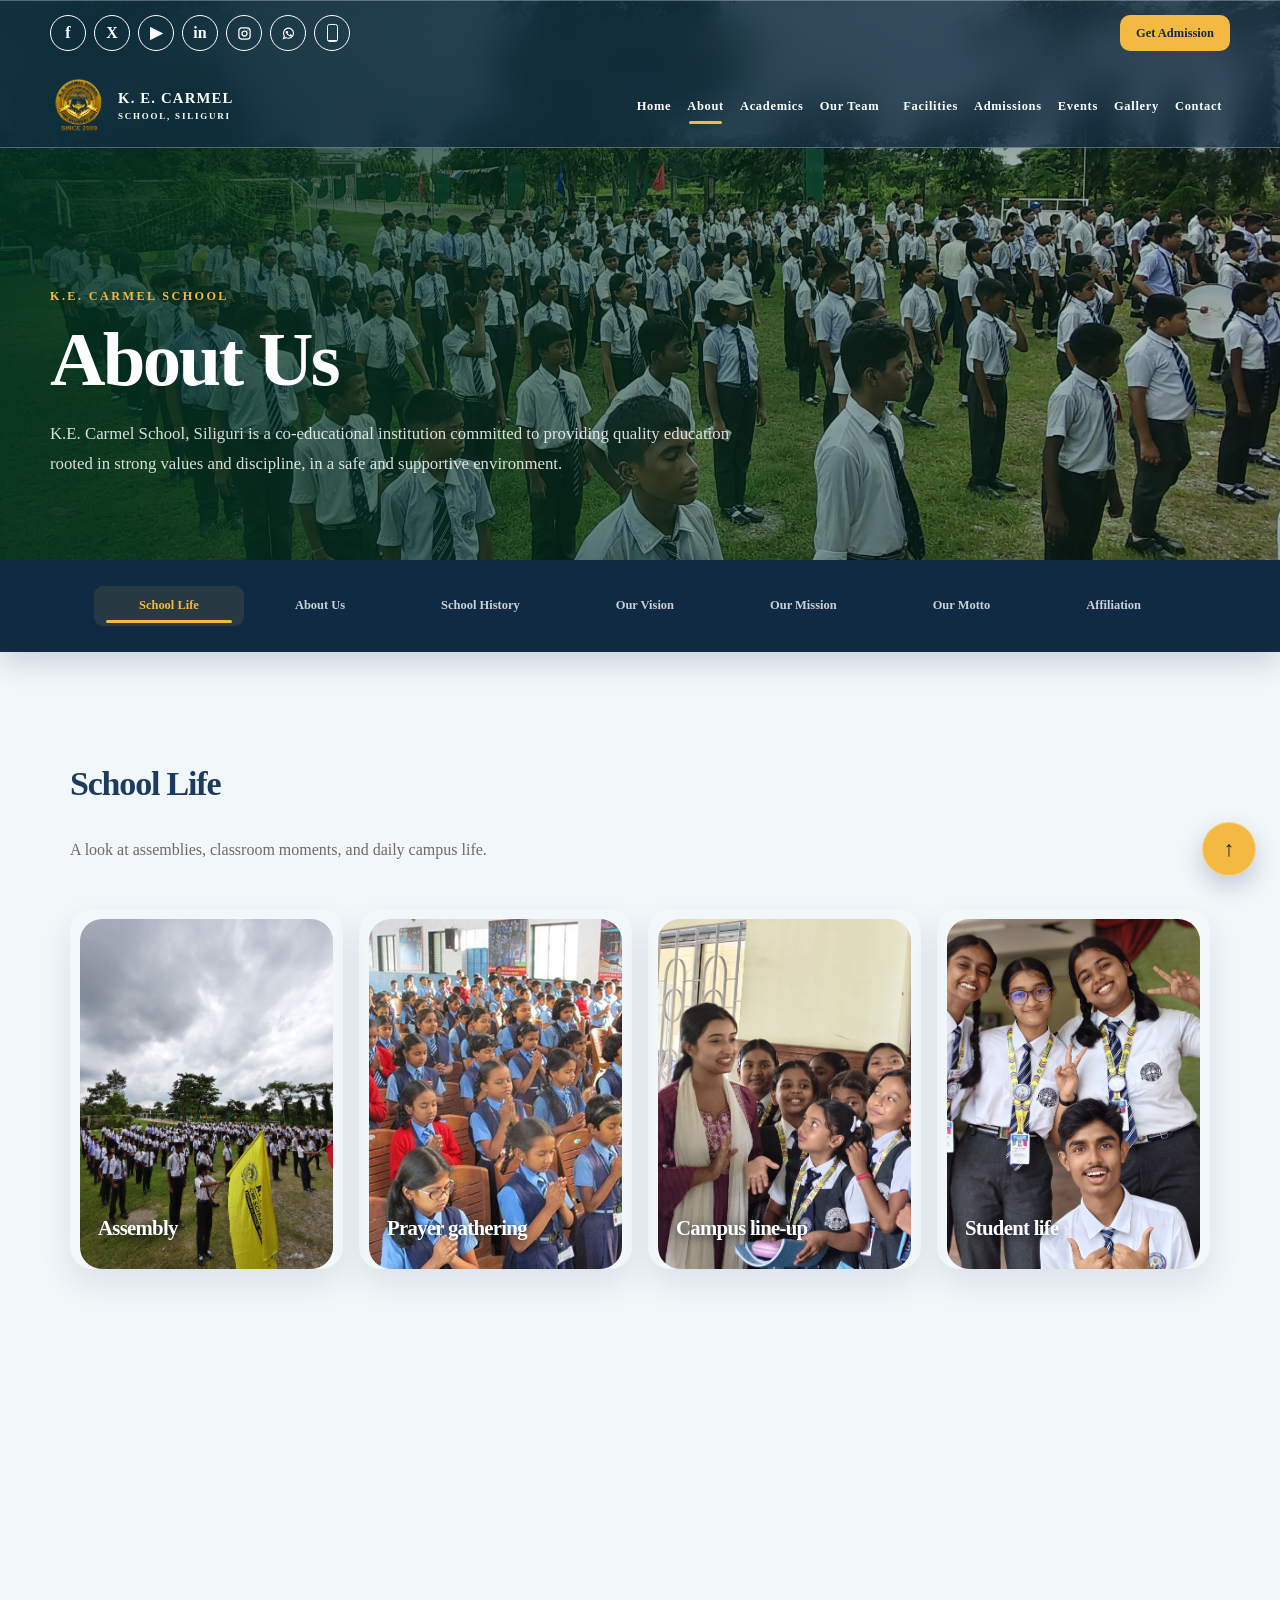
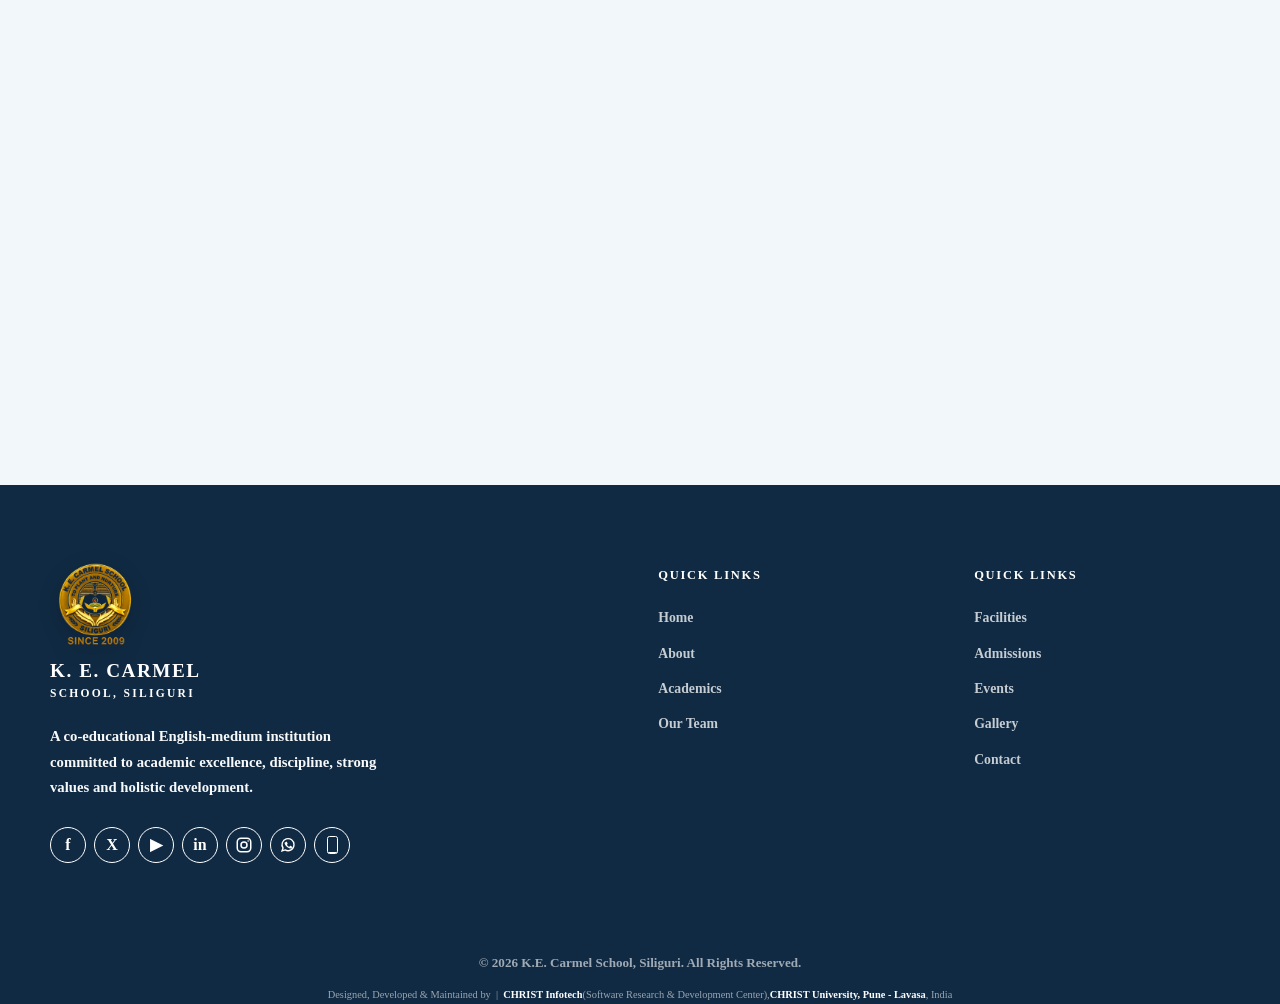
==== commit e772f0ab: "Sidebar changes" ====
--- a/about.html
+++ b/about.html
@@ -87,7 +87,7 @@
           </div>
         </div>
 
-        <div class="about-tabs" data-vertical-tabs>
+        <div class="about-tabs" data-section-nav>
           <aside class="about-tabs__sidebar" aria-label="About page sections">
             <p class="about-tabs__eyebrow">Explore our school</p>
             <nav class="about-tabs__nav" aria-label="About page section navigation">
--- a/assets/css/styles.css
+++ b/assets/css/styles.css
@@ -2778,7 +2778,6 @@
 .home-brand img {
   width: 92px;
   height: 92px;
-  filter: brightness(0) invert(1);
 }
 
 .home-brand span {
@@ -3459,6 +3458,80 @@
     align-items: center;
     padding: 15px 20px;
     text-align: center
+  }
+}
+
+/* Events: fixed eight-card recent grid with a single All Events action. */
+.page-events .recent-events-grid {
+  align-items: stretch;
+}
+.page-events .recent-events-grid > .col {
+  display: flex;
+}
+.page-events .recent-events-grid .event-card {
+  width: 100%;
+}
+.page-events .recent-events-footer {
+  display: flex;
+  justify-content: flex-end;
+  margin-top: 28px;
+}
+.page-events .recent-events-footer .btn {
+  border-radius: 999px;
+}
+
+/* All Events follows the Gallery page's card grid and image interaction. */
+.page-all-events .all-events-heading {
+  margin-top: var(--site-first-section-space);
+}
+.page-all-events .gallery__item[data-media-gallery] {
+  width: 100%;
+  cursor: pointer;
+}
+.page-all-events .gallery__item[data-media-gallery]:focus-visible {
+  outline: 3px solid var(--cs-amber);
+  outline-offset: 4px;
+}
+
+/* Final proportions for Recent Events and the All Events listing. */
+.page-events:not(.page-all-events) .recent-events-grid .event-card__media,
+.page-events:not(.page-all-events) .recent-events-grid .event-card__media .card-media-carousel,
+.page-events:not(.page-all-events) .recent-events-grid .event-card__media .card-media-carousel > img {
+  height: 220px;
+}
+.page-events:not(.page-all-events) .recent-events-grid .event-card__body {
+  gap: .25rem;
+  padding: .8rem .9rem .9rem;
+}
+.page-all-events .all-events-grid > .col,
+.page-all-events .all-events-grid .gallery__item,
+.page-all-events .all-events-grid .gallery__item figcaption {
+  background-color: transparent !important;
+  background-image: none !important;
+}
+.page-all-events .all-events-grid::before {
+  background: var(--cs-mist) !important;
+}
+.page-all-events .all-events-grid.row {
+  gap: 0;
+  --bs-gutter-x: 24px;
+  --bs-gutter-y: 24px;
+}
+.page-all-events .all-events-grid.row > .col {
+  width: 33.333333% !important;
+  max-width: 33.333333% !important;
+  flex: 0 0 auto !important;
+}
+@media(max-width:900px) {
+  .page-all-events .all-events-grid.row > .col {
+    width: 50% !important;
+    max-width: 50% !important;
+  }
+}
+@media(max-width:576px) {
+  .page-all-events .all-events-grid.row > .col {
+    width: 100% !important;
+    max-width: 100% !important;
   }
 }
 
@@ -3866,7 +3939,6 @@
   z-index: 0;
   isolation: isolate;
   margin-top: 0 !important;
-  padding-top: 50px;
   
 }
 .inner-page main > .section:first-child > .container > *:not(.page-hero)::before {
@@ -10217,14 +10289,14 @@
 }
 .page-management .management-leadership-grid .person-card__name {
   order: 1;
-  margin-bottom: 4px;
+  margin-bottom: 1px;
   font-size: 1.08rem;
   font-weight: 800;
   line-height: 1.25;
 }
 .page-management .management-leadership-grid .person-card__role {
   order: 2;
-  margin-bottom: 7px;
+  margin-bottom: 2px;
   color: var(--cs-coral);
   font-size: .82rem;
   font-weight: 800;
@@ -10233,7 +10305,7 @@
   order: 3;
   color: var(--cs-ink-soft);
   font-size: .8rem;
-  line-height: 1.4;
+  line-height: 1;
 }
 .page-management .management-leadership-grid .person-card__meta {
   order: 4;
@@ -10585,9 +10657,9 @@
 }
 
 /* Home: St. Chavara introduction and branch cards. */
-.home-page .home-slide--chavara > img {
-  /* object-position: 72% center; */
-}
+/* .home-page .home-slide--chavara > img {
+  object-position: 72% center;
+} */
 .home-page .home-slide--chavara .home-slide__content {
   max-width: 1180px;
 }
@@ -10893,11 +10965,182 @@
   height: 130px;
   padding: 8px 7px;
 }
+
+/* Team directory cards switch to the established image-over-content design when a real portrait exists. */
+.page-management .team-directory-card.person-card--with-photo,
+.page-management .team-teachers-section .team-directory-card.person-card--with-photo {
+  height: 360px !important;
+  min-height: 360px;
+  padding: 10px 10px 0 !important;
+  overflow: hidden;
+  contain-intrinsic-size: auto 360px;
+}
+.page-management .team-directory-card.person-card--with-photo .person-card__photo {
+  position: static;
+  display: block;
+  width: 100%;
+  height: 220px;
+  margin: 0;
+  overflow: hidden;
+  border-radius: 13px;
+}
+.page-management .team-directory-card.person-card--with-photo .person-card__photo img {
+  display: block;
+  width: 100%;
+  height: 100%;
+  border-radius: 13px;
+  object-fit: cover;
+  object-position: center top;
+  transition: transform .6s ease;
+}
+.page-management .team-directory-card.person-card--with-photo:hover .person-card__photo img {
+  transform: scale(1.06);
+}
+.page-management .team-directory-card.person-card--with-photo .person-card__body.card-body,
+.page-management .team-teachers-section .team-directory-card.person-card--with-photo .person-card__body.card-body {
+  height: 130px;
+  padding: 12px 8px 14px;
+}
+
+/* Recent Events use the same one-third desktop card width as the Gallery page. */
+@media(min-width:901px) {
+  .page-events:not(.page-all-events) .recent-events-grid.row > .col {
+    width: 33.333333% !important;
+    max-width: 33.333333% !important;
+    flex: 0 0 auto !important;
+  }
+}
+
+/* Home-only single-column admission announcement. */
+.home-page .admission-popup {
+  width: min(680px, calc(100% - 36px));
+  max-height: min(90dvh, 720px);
+  overflow-y: auto;
+}
+.home-page .admission-popup__layout {
+  display: block;
+  min-height: 0;
+}
+.home-page .admission-popup__content {
+  min-height: 0;
+  padding: 58px 64px 52px;
+}
+
+/* First hero: right-aligned portrait with the same layered treatment as other slides. */
+.home-page .home-slide--chavara {
+  background: var(--cs-ink);
+}
+.home-page .home-slide--chavara > img {
+  position: absolute;
+  top: 0;
+  right: -5%;
+  width: 62%;
+  height: 100%;
+  object-fit: cover;
+  object-position: center 18%;
+  opacity: 1;
+  filter: none;
+}
+.home-page .home-slide--chavara .home-slide__shade {
+  z-index: 1;
+  background: linear-gradient(90deg, #102a43 0%, rgba(16,42,67,.88) 30%, rgba(16,42,67,.34) 54%, transparent 72%),
+    linear-gradient(0deg, rgba(9,31,50,.28), transparent 48%);
+  backdrop-filter: none;
+}
+.home-page .home-slide--chavara .home-slide__content {
+  z-index: 2;
+  display: flex;
+  max-width: 1180px;
+  padding-top: 130px;
+}
+
+@media(max-width: 767px) {
+  .home-page .admission-popup__content {
+    padding: 54px 24px 32px;
+  }
+  .home-page .home-slide--chavara > img {
+    width: 100%;
+    right: 0;
+    object-position: 62% center;
+  }
+  .home-page .home-slide--chavara .home-slide__shade {
+    background: linear-gradient(90deg,rgba(9,31,50,.82) 0%,rgba(9,31,50,.52) 52%,rgba(9,31,50,.08) 100%),
+      linear-gradient(0deg,rgba(9,31,50,.3),transparent 58%);
+  }
+  .home-page .home-slide--chavara .home-slide__content {
+    justify-content: center;
+    padding: 110px 24px 42px;
+  }
+  .home-page .home-slide--chavara .home-slide__content h1 {
+    margin-bottom: 14px;
+    font-size: clamp(2rem, 9vw, 3rem);
+  }
+  .home-page .home-slide--chavara .home-slide__description {
+    max-width: 100%;
+    margin-bottom: 18px;
+    font-size: .82rem;
+    line-height: 1.45;
+  }
+}
 @media(max-width:576px) {
   .page-management .team-directory-card {
     max-width: 390px;
     margin-right: auto;
     margin-left: auto;
+  }
+}
+
+/* Static Facilities images retain their visual treatment without suggesting interaction. */
+.page-facilities .card-media-static {
+  cursor: default;
+}
+.page-facilities .card-media-static:focus {
+  outline: 0;
+}
+
+/* Stories controls are needed only for the single-card mobile track. */
+.home-page .stories-mobile-controls {
+  display: none;
+}
+
+@media(max-width:700px) {
+  /* Keep all hero captions below the important upper/central image area. */
+  .home-page .home-slide__content,
+  .home-page .home-slide--chavara .home-slide__content {
+    justify-content: flex-end;
+    padding-top: 150px;
+    padding-bottom: 42px;
+  }
+
+  .home-page .stories-mobile-controls {
+    display: flex;
+    gap: 12px;
+    padding: 0 20px;
+  }
+
+  /* Leadership cards stack naturally: complete image first, content immediately below. */
+  .page-management .management-leadership-grid .person-card {
+    height: auto !important;
+    min-height: 0;
+  }
+  .page-management .management-leadership-grid .person-card__photo {
+    position: static !important;
+    height: 300px;
+    flex: 0 0 300px;
+    transform: none !important;
+    background: #fff;
+  }
+  .page-management .management-leadership-grid .person-card__photo img {
+    object-fit: contain;
+    object-position: center;
+  }
+  .page-management .management-leadership-grid .person-card__body.card-body {
+    position: static !important;
+    height: auto;
+    min-height: 0;
+    margin: 0 !important;
+    padding: 14px 12px 16px;
+    transform: none !important;
   }
 }
 .rules-modal__content [data-rules-content] p {
@@ -10966,7 +11209,8 @@
     object-position: 62% center;
   }
   .home-page .home-slide--chavara .home-slide__shade {
-    background: linear-gradient(90deg,rgba(9,31,50,.94) 0%,rgba(9,31,50,.76) 68%,rgba(9,31,50,.42) 100%);
+    background: linear-gradient(90deg,rgba(9,31,50,.82) 0%,rgba(9,31,50,.52) 52%,rgba(9,31,50,.08) 100%),
+      linear-gradient(0deg,rgba(9,31,50,.3),transparent 58%);
   }
   .home-page .home-slide--chavara .home-slide__content h1 {
     font-size: clamp(2.25rem,10vw,3.25rem);
@@ -10977,3 +11221,296 @@
     line-height: 1.55;
   }
 }
+
+/* Our Team: fluid photo cards at every viewport width. */
+.page-management .management-leadership-grid .person-card,
+.page-management .team-directory-card.person-card--with-photo,
+.page-management .team-teachers-section .team-directory-card.person-card--with-photo {
+  display: grid !important;
+  grid-template-rows: auto auto;
+  width: 100%;
+  max-width: 100%;
+  height: auto !important;
+  min-width: 0;
+  min-height: 0 !important;
+  padding: clamp(6px, .65vw, 10px) !important;
+  overflow: hidden;
+}
+
+.page-management .management-leadership-grid .person-card__photo,
+.page-management .team-directory-card.person-card--with-photo .person-card__photo,
+.page-management .team-teachers-section .team-directory-card.person-card--with-photo .person-card__photo {
+  position: static !important;
+  width: 100%;
+  max-width: 100%;
+  height: auto !important;
+  aspect-ratio: 1 / 1;
+  flex: none;
+  margin: 0;
+  overflow: hidden;
+  transform: none !important;
+  background: #fff;
+}
+
+.page-management .management-leadership-grid .person-card__photo img,
+.page-management .team-directory-card.person-card--with-photo .person-card__photo img,
+.page-management .team-teachers-section .team-directory-card.person-card--with-photo .person-card__photo img {
+  display: block;
+  width: 100%;
+  max-width: 100%;
+  height: 100%;
+  object-fit: cover;
+  object-position: center top;
+  border-radius: inherit;
+}
+
+.page-management .management-leadership-grid .person-card__body.card-body,
+.page-management .team-directory-card.person-card--with-photo .person-card__body,
+.page-management .team-teachers-section .team-directory-card.person-card--with-photo .person-card__body {
+  position: static !important;
+  align-self: stretch;
+  width: 100%;
+  height: auto !important;
+  min-height: 0 !important;
+  margin: 0 !important;
+  padding: clamp(8px, 1vw, 12px) clamp(8px, 1.15vw, 14px) clamp(10px, 1.2vw, 14px) !important;
+  transform: none !important;
+}
+
+.page-management .team-directory-card.person-card--with-photo .person-card__name,
+.page-management .team-directory-card.person-card--with-photo .person-card__role,
+.page-management .management-leadership-grid .person-card__name,
+.page-management .management-leadership-grid .person-card__role {
+  margin-top: 0;
+  margin-bottom: clamp(2px, .4vw, 5px);
+}
+
+/* Admissions reveals use progressive enhancement: content is visible by default,
+   and becomes animation-pending only after its reliable observer is initialized. */
+.page-admissions .about-tabs__content .about-tab-panel.section-fade-target,
+.page-admissions .about-tabs__content .reveal {
+  opacity: 1;
+  visibility: visible !important;
+  filter: none;
+  transform: none;
+}
+
+.page-admissions.admissions-reveal-ready
+  .about-tabs__content .about-tab-panel.section-fade-target:not(.is-section-visible) {
+  opacity: 0;
+  filter: none;
+  transform: translateY(18px);
+  animation: none;
+}
+
+.page-admissions.admissions-reveal-ready
+  .about-tabs__content .about-tab-panel.section-fade-target.is-section-visible {
+  opacity: 1;
+  filter: none;
+  transform: translateY(0);
+  transition: opacity .55s ease, transform .55s ease;
+}
+
+.page-admissions.admissions-reveal-ready
+  .about-tabs__content .reveal:not(.is-visible) {
+  opacity: 0;
+  filter: blur(3px);
+  transform: translateY(50px);
+  animation: none;
+}
+
+.page-admissions.admissions-reveal-ready
+  .about-tabs__content .reveal.is-visible {
+  opacity: 1;
+  filter: none;
+  transform: none;
+  animation: powerpointFloatIn .85s cubic-bezier(.18, .78, .22, 1) both;
+}
+
+@media (prefers-reduced-motion: reduce) {
+  .page-admissions.admissions-reveal-ready .about-tabs__content .about-tab-panel.section-fade-target,
+  .page-admissions.admissions-reveal-ready .about-tabs__content .reveal {
+    opacity: 1 !important;
+    filter: none !important;
+    transform: none !important;
+    animation: none !important;
+    transition: none !important;
+  }
+}
+
+/* About and Admissions: container-aligned sticky horizontal section navbar. */
+:is(.page-about, .page-admissions) main {
+  overflow: visible;
+  overflow: clip;
+}
+
+:is(.page-about, .page-admissions) .about-tabs {
+  display: block !important;
+  position: relative;
+  width: 100%;
+  max-width: 100%;
+  margin-top: 0 !important;
+  overflow: visible;
+}
+
+:is(.page-about, .page-admissions) .page-hero + .about-tabs {
+  margin-top: 0 !important;
+}
+
+:is(.page-about, .page-admissions) .about-tabs__sidebar,
+:is(.page-about, .page-admissions) .about-tabs.is-sidebar-fixed .about-tabs__sidebar,
+:is(.page-about, .page-admissions) .about-tabs.is-sidebar-ended .about-tabs__sidebar {
+  position: sticky !important;
+  top: var(--section-nav-top, 0px) !important;
+  left: auto !important;
+  bottom: auto !important;
+  z-index: 80;
+  width: 100% !important;
+  max-width: 100%;
+  margin: 0 !important;
+  /* padding: 10px 12px; */
+  overflow: visible;
+  border-radius: 0;
+  color: #fff;
+  background: var(--cs-ink);
+  box-shadow: none;
+  opacity: 1;
+  visibility: visible;
+  transform: none !important;
+}
+
+:is(.page-about, .page-admissions) .about-tabs__sidebar::before {
+  content: "";
+  position: absolute;
+  inset: 0 calc(50% - 50vw);
+  z-index: -1;
+  background: var(--cs-ink);
+  box-shadow: 0 10px 28px rgba(16,42,67,.18);
+  pointer-events: none;
+}
+
+:is(.page-about, .page-admissions) .about-tabs__eyebrow {
+  position: absolute;
+  width: 1px;
+  height: 1px;
+  padding: 0;
+  margin: -1px;
+  overflow: hidden;
+  clip: rect(0, 0, 0, 0);
+  white-space: nowrap;
+  border: 0;
+}
+
+:is(.page-about, .page-admissions) .about-tabs__nav {
+  display: flex !important;
+  width: 100%;
+  max-width: 100%;
+  flex-flow: row nowrap !important;
+  align-items: stretch;
+  gap: 6px;
+  overflow-x: auto;
+  overflow-y: hidden;
+  overscroll-behavior-inline: contain;
+  scrollbar-width: thin;
+  scrollbar-color: rgba(244,185,66,.72) transparent;
+  -webkit-overflow-scrolling: touch;
+}
+
+:is(.page-about, .page-admissions) .about-tabs__nav::-webkit-scrollbar {
+  height: 4px;
+}
+
+:is(.page-about, .page-admissions) .about-tabs__nav::-webkit-scrollbar-thumb {
+  border-radius: 999px;
+  background: rgba(244,185,66,.72);
+}
+
+:is(.page-about, .page-admissions) .about-tabs__button,
+:is(.page-about, .page-admissions) .about-tabs__button:last-child {
+  position: relative;
+  display: inline-flex;
+  width: auto;
+  min-width: max-content;
+  flex: 1 0 auto;
+  align-items: center;
+  justify-content: center;
+  gap: 0;
+  padding: 12px clamp(12px,1.35vw,20px) 13px;
+  border: 0;
+  border-radius: 9px;
+  color: rgba(255,255,255,.78);
+  background: transparent;
+  font: inherit;
+  font-size: clamp(.78rem,.85vw,.92rem);
+  font-weight: 700;
+  line-height: 1.2;
+  text-align: center;
+  white-space: nowrap;
+  transition: color .25s ease, background-color .25s ease;
+}
+
+:is(.page-about, .page-admissions) .about-tabs__button::after {
+  content: "";
+  position: absolute;
+  right: 12px;
+  bottom: 3px;
+  left: 12px;
+  height: 3px;
+  border-radius: 999px;
+  background: transparent;
+  transform: scaleX(.35);
+  transition: background-color .25s ease, transform .25s ease;
+}
+
+:is(.page-about, .page-admissions) .about-tabs__button span:last-child {
+  display: none;
+}
+
+:is(.page-about, .page-admissions) .about-tabs__button:hover,
+:is(.page-about, .page-admissions) .about-tabs__button:focus-visible {
+  padding-left: clamp(12px,1.35vw,20px);
+  color: #fff;
+  background: rgba(255,255,255,.08);
+}
+
+:is(.page-about, .page-admissions) .about-tabs__button:focus-visible {
+  outline: 2px solid var(--cs-amber);
+  outline-offset: -2px;
+}
+
+:is(.page-about, .page-admissions) .about-tabs__button.is-active {
+  color: var(--cs-amber);
+  border-color: transparent;
+  background: rgba(244,185,66,.1);
+}
+
+:is(.page-about, .page-admissions) .about-tabs__button.is-active::after {
+  background: var(--cs-amber);
+  transform: scaleX(1);
+}
+
+:is(.page-about, .page-admissions) .about-tabs__content {
+  width: 100%;
+  min-width: 0;
+}
+
+@media(max-width:700px) {
+  :is(.page-about, .page-admissions) .about-tabs__sidebar,
+  :is(.page-about, .page-admissions) .about-tabs.is-sidebar-fixed .about-tabs__sidebar,
+  :is(.page-about, .page-admissions) .about-tabs.is-sidebar-ended .about-tabs__sidebar {
+    padding: 8px;
+    border-radius: 0;
+  }
+
+  :is(.page-about, .page-admissions) .about-tabs__button,
+  :is(.page-about, .page-admissions) .about-tabs__button:last-child {
+    flex: 0 0 auto;
+    padding: 11px 14px 12px;
+    font-size: .8rem;
+  }
+
+  :is(.page-about, .page-admissions) .about-tabs__button:hover,
+  :is(.page-about, .page-admissions) .about-tabs__button:focus-visible {
+    padding-left: 14px;
+  }
+}
--- a/assets/css/styles.css
+++ b/assets/css/styles.css
@@ -2778,7 +2778,6 @@
 .home-brand img {
   width: 92px;
   height: 92px;
-  filter: brightness(0) invert(1);
 }
 
 .home-brand span {
@@ -3459,6 +3458,80 @@
     align-items: center;
     padding: 15px 20px;
     text-align: center
+  }
+}
+
+/* Events: fixed eight-card recent grid with a single All Events action. */
+.page-events .recent-events-grid {
+  align-items: stretch;
+}
+.page-events .recent-events-grid > .col {
+  display: flex;
+}
+.page-events .recent-events-grid .event-card {
+  width: 100%;
+}
+.page-events .recent-events-footer {
+  display: flex;
+  justify-content: flex-end;
+  margin-top: 28px;
+}
+.page-events .recent-events-footer .btn {
+  border-radius: 999px;
+}
+
+/* All Events follows the Gallery page's card grid and image interaction. */
+.page-all-events .all-events-heading {
+  margin-top: var(--site-first-section-space);
+}
+.page-all-events .gallery__item[data-media-gallery] {
+  width: 100%;
+  cursor: pointer;
+}
+.page-all-events .gallery__item[data-media-gallery]:focus-visible {
+  outline: 3px solid var(--cs-amber);
+  outline-offset: 4px;
+}
+
+/* Final proportions for Recent Events and the All Events listing. */
+.page-events:not(.page-all-events) .recent-events-grid .event-card__media,
+.page-events:not(.page-all-events) .recent-events-grid .event-card__media .card-media-carousel,
+.page-events:not(.page-all-events) .recent-events-grid .event-card__media .card-media-carousel > img {
+  height: 220px;
+}
+.page-events:not(.page-all-events) .recent-events-grid .event-card__body {
+  gap: .25rem;
+  padding: .8rem .9rem .9rem;
+}
+.page-all-events .all-events-grid > .col,
+.page-all-events .all-events-grid .gallery__item,
+.page-all-events .all-events-grid .gallery__item figcaption {
+  background-color: transparent !important;
+  background-image: none !important;
+}
+.page-all-events .all-events-grid::before {
+  background: var(--cs-mist) !important;
+}
+.page-all-events .all-events-grid.row {
+  gap: 0;
+  --bs-gutter-x: 24px;
+  --bs-gutter-y: 24px;
+}
+.page-all-events .all-events-grid.row > .col {
+  width: 33.333333% !important;
+  max-width: 33.333333% !important;
+  flex: 0 0 auto !important;
+}
+@media(max-width:900px) {
+  .page-all-events .all-events-grid.row > .col {
+    width: 50% !important;
+    max-width: 50% !important;
+  }
+}
+@media(max-width:576px) {
+  .page-all-events .all-events-grid.row > .col {
+    width: 100% !important;
+    max-width: 100% !important;
   }
 }
 
@@ -3866,7 +3939,6 @@
   z-index: 0;
   isolation: isolate;
   margin-top: 0 !important;
-  padding-top: 50px;
   
 }
 .inner-page main > .section:first-child > .container > *:not(.page-hero)::before {
@@ -10217,14 +10289,14 @@
 }
 .page-management .management-leadership-grid .person-card__name {
   order: 1;
-  margin-bottom: 4px;
+  margin-bottom: 1px;
   font-size: 1.08rem;
   font-weight: 800;
   line-height: 1.25;
 }
 .page-management .management-leadership-grid .person-card__role {
   order: 2;
-  margin-bottom: 7px;
+  margin-bottom: 2px;
   color: var(--cs-coral);
   font-size: .82rem;
   font-weight: 800;
@@ -10233,7 +10305,7 @@
   order: 3;
   color: var(--cs-ink-soft);
   font-size: .8rem;
-  line-height: 1.4;
+  line-height: 1;
 }
 .page-management .management-leadership-grid .person-card__meta {
   order: 4;
@@ -10585,9 +10657,9 @@
 }
 
 /* Home: St. Chavara introduction and branch cards. */
-.home-page .home-slide--chavara > img {
-  /* object-position: 72% center; */
-}
+/* .home-page .home-slide--chavara > img {
+  object-position: 72% center;
+} */
 .home-page .home-slide--chavara .home-slide__content {
   max-width: 1180px;
 }
@@ -10893,11 +10965,182 @@
   height: 130px;
   padding: 8px 7px;
 }
+
+/* Team directory cards switch to the established image-over-content design when a real portrait exists. */
+.page-management .team-directory-card.person-card--with-photo,
+.page-management .team-teachers-section .team-directory-card.person-card--with-photo {
+  height: 360px !important;
+  min-height: 360px;
+  padding: 10px 10px 0 !important;
+  overflow: hidden;
+  contain-intrinsic-size: auto 360px;
+}
+.page-management .team-directory-card.person-card--with-photo .person-card__photo {
+  position: static;
+  display: block;
+  width: 100%;
+  height: 220px;
+  margin: 0;
+  overflow: hidden;
+  border-radius: 13px;
+}
+.page-management .team-directory-card.person-card--with-photo .person-card__photo img {
+  display: block;
+  width: 100%;
+  height: 100%;
+  border-radius: 13px;
+  object-fit: cover;
+  object-position: center top;
+  transition: transform .6s ease;
+}
+.page-management .team-directory-card.person-card--with-photo:hover .person-card__photo img {
+  transform: scale(1.06);
+}
+.page-management .team-directory-card.person-card--with-photo .person-card__body.card-body,
+.page-management .team-teachers-section .team-directory-card.person-card--with-photo .person-card__body.card-body {
+  height: 130px;
+  padding: 12px 8px 14px;
+}
+
+/* Recent Events use the same one-third desktop card width as the Gallery page. */
+@media(min-width:901px) {
+  .page-events:not(.page-all-events) .recent-events-grid.row > .col {
+    width: 33.333333% !important;
+    max-width: 33.333333% !important;
+    flex: 0 0 auto !important;
+  }
+}
+
+/* Home-only single-column admission announcement. */
+.home-page .admission-popup {
+  width: min(680px, calc(100% - 36px));
+  max-height: min(90dvh, 720px);
+  overflow-y: auto;
+}
+.home-page .admission-popup__layout {
+  display: block;
+  min-height: 0;
+}
+.home-page .admission-popup__content {
+  min-height: 0;
+  padding: 58px 64px 52px;
+}
+
+/* First hero: right-aligned portrait with the same layered treatment as other slides. */
+.home-page .home-slide--chavara {
+  background: var(--cs-ink);
+}
+.home-page .home-slide--chavara > img {
+  position: absolute;
+  top: 0;
+  right: -5%;
+  width: 62%;
+  height: 100%;
+  object-fit: cover;
+  object-position: center 18%;
+  opacity: 1;
+  filter: none;
+}
+.home-page .home-slide--chavara .home-slide__shade {
+  z-index: 1;
+  background: linear-gradient(90deg, #102a43 0%, rgba(16,42,67,.88) 30%, rgba(16,42,67,.34) 54%, transparent 72%),
+    linear-gradient(0deg, rgba(9,31,50,.28), transparent 48%);
+  backdrop-filter: none;
+}
+.home-page .home-slide--chavara .home-slide__content {
+  z-index: 2;
+  display: flex;
+  max-width: 1180px;
+  padding-top: 130px;
+}
+
+@media(max-width: 767px) {
+  .home-page .admission-popup__content {
+    padding: 54px 24px 32px;
+  }
+  .home-page .home-slide--chavara > img {
+    width: 100%;
+    right: 0;
+    object-position: 62% center;
+  }
+  .home-page .home-slide--chavara .home-slide__shade {
+    background: linear-gradient(90deg,rgba(9,31,50,.82) 0%,rgba(9,31,50,.52) 52%,rgba(9,31,50,.08) 100%),
+      linear-gradient(0deg,rgba(9,31,50,.3),transparent 58%);
+  }
+  .home-page .home-slide--chavara .home-slide__content {
+    justify-content: center;
+    padding: 110px 24px 42px;
+  }
+  .home-page .home-slide--chavara .home-slide__content h1 {
+    margin-bottom: 14px;
+    font-size: clamp(2rem, 9vw, 3rem);
+  }
+  .home-page .home-slide--chavara .home-slide__description {
+    max-width: 100%;
+    margin-bottom: 18px;
+    font-size: .82rem;
+    line-height: 1.45;
+  }
+}
 @media(max-width:576px) {
   .page-management .team-directory-card {
     max-width: 390px;
     margin-right: auto;
     margin-left: auto;
+  }
+}
+
+/* Static Facilities images retain their visual treatment without suggesting interaction. */
+.page-facilities .card-media-static {
+  cursor: default;
+}
+.page-facilities .card-media-static:focus {
+  outline: 0;
+}
+
+/* Stories controls are needed only for the single-card mobile track. */
+.home-page .stories-mobile-controls {
+  display: none;
+}
+
+@media(max-width:700px) {
+  /* Keep all hero captions below the important upper/central image area. */
+  .home-page .home-slide__content,
+  .home-page .home-slide--chavara .home-slide__content {
+    justify-content: flex-end;
+    padding-top: 150px;
+    padding-bottom: 42px;
+  }
+
+  .home-page .stories-mobile-controls {
+    display: flex;
+    gap: 12px;
+    padding: 0 20px;
+  }
+
+  /* Leadership cards stack naturally: complete image first, content immediately below. */
+  .page-management .management-leadership-grid .person-card {
+    height: auto !important;
+    min-height: 0;
+  }
+  .page-management .management-leadership-grid .person-card__photo {
+    position: static !important;
+    height: 300px;
+    flex: 0 0 300px;
+    transform: none !important;
+    background: #fff;
+  }
+  .page-management .management-leadership-grid .person-card__photo img {
+    object-fit: contain;
+    object-position: center;
+  }
+  .page-management .management-leadership-grid .person-card__body.card-body {
+    position: static !important;
+    height: auto;
+    min-height: 0;
+    margin: 0 !important;
+    padding: 14px 12px 16px;
+    transform: none !important;
   }
 }
 .rules-modal__content [data-rules-content] p {
@@ -10966,7 +11209,8 @@
     object-position: 62% center;
   }
   .home-page .home-slide--chavara .home-slide__shade {
-    background: linear-gradient(90deg,rgba(9,31,50,.94) 0%,rgba(9,31,50,.76) 68%,rgba(9,31,50,.42) 100%);
+    background: linear-gradient(90deg,rgba(9,31,50,.82) 0%,rgba(9,31,50,.52) 52%,rgba(9,31,50,.08) 100%),
+      linear-gradient(0deg,rgba(9,31,50,.3),transparent 58%);
   }
   .home-page .home-slide--chavara .home-slide__content h1 {
     font-size: clamp(2.25rem,10vw,3.25rem);
@@ -10977,3 +11221,296 @@
     line-height: 1.55;
   }
 }
+
+/* Our Team: fluid photo cards at every viewport width. */
+.page-management .management-leadership-grid .person-card,
+.page-management .team-directory-card.person-card--with-photo,
+.page-management .team-teachers-section .team-directory-card.person-card--with-photo {
+  display: grid !important;
+  grid-template-rows: auto auto;
+  width: 100%;
+  max-width: 100%;
+  height: auto !important;
+  min-width: 0;
+  min-height: 0 !important;
+  padding: clamp(6px, .65vw, 10px) !important;
+  overflow: hidden;
+}
+
+.page-management .management-leadership-grid .person-card__photo,
+.page-management .team-directory-card.person-card--with-photo .person-card__photo,
+.page-management .team-teachers-section .team-directory-card.person-card--with-photo .person-card__photo {
+  position: static !important;
+  width: 100%;
+  max-width: 100%;
+  height: auto !important;
+  aspect-ratio: 1 / 1;
+  flex: none;
+  margin: 0;
+  overflow: hidden;
+  transform: none !important;
+  background: #fff;
+}
+
+.page-management .management-leadership-grid .person-card__photo img,
+.page-management .team-directory-card.person-card--with-photo .person-card__photo img,
+.page-management .team-teachers-section .team-directory-card.person-card--with-photo .person-card__photo img {
+  display: block;
+  width: 100%;
+  max-width: 100%;
+  height: 100%;
+  object-fit: cover;
+  object-position: center top;
+  border-radius: inherit;
+}
+
+.page-management .management-leadership-grid .person-card__body.card-body,
+.page-management .team-directory-card.person-card--with-photo .person-card__body,
+.page-management .team-teachers-section .team-directory-card.person-card--with-photo .person-card__body {
+  position: static !important;
+  align-self: stretch;
+  width: 100%;
+  height: auto !important;
+  min-height: 0 !important;
+  margin: 0 !important;
+  padding: clamp(8px, 1vw, 12px) clamp(8px, 1.15vw, 14px) clamp(10px, 1.2vw, 14px) !important;
+  transform: none !important;
+}
+
+.page-management .team-directory-card.person-card--with-photo .person-card__name,
+.page-management .team-directory-card.person-card--with-photo .person-card__role,
+.page-management .management-leadership-grid .person-card__name,
+.page-management .management-leadership-grid .person-card__role {
+  margin-top: 0;
+  margin-bottom: clamp(2px, .4vw, 5px);
+}
+
+/* Admissions reveals use progressive enhancement: content is visible by default,
+   and becomes animation-pending only after its reliable observer is initialized. */
+.page-admissions .about-tabs__content .about-tab-panel.section-fade-target,
+.page-admissions .about-tabs__content .reveal {
+  opacity: 1;
+  visibility: visible !important;
+  filter: none;
+  transform: none;
+}
+
+.page-admissions.admissions-reveal-ready
+  .about-tabs__content .about-tab-panel.section-fade-target:not(.is-section-visible) {
+  opacity: 0;
+  filter: none;
+  transform: translateY(18px);
+  animation: none;
+}
+
+.page-admissions.admissions-reveal-ready
+  .about-tabs__content .about-tab-panel.section-fade-target.is-section-visible {
+  opacity: 1;
+  filter: none;
+  transform: translateY(0);
+  transition: opacity .55s ease, transform .55s ease;
+}
+
+.page-admissions.admissions-reveal-ready
+  .about-tabs__content .reveal:not(.is-visible) {
+  opacity: 0;
+  filter: blur(3px);
+  transform: translateY(50px);
+  animation: none;
+}
+
+.page-admissions.admissions-reveal-ready
+  .about-tabs__content .reveal.is-visible {
+  opacity: 1;
+  filter: none;
+  transform: none;
+  animation: powerpointFloatIn .85s cubic-bezier(.18, .78, .22, 1) both;
+}
+
+@media (prefers-reduced-motion: reduce) {
+  .page-admissions.admissions-reveal-ready .about-tabs__content .about-tab-panel.section-fade-target,
+  .page-admissions.admissions-reveal-ready .about-tabs__content .reveal {
+    opacity: 1 !important;
+    filter: none !important;
+    transform: none !important;
+    animation: none !important;
+    transition: none !important;
+  }
+}
+
+/* About and Admissions: container-aligned sticky horizontal section navbar. */
+:is(.page-about, .page-admissions) main {
+  overflow: visible;
+  overflow: clip;
+}
+
+:is(.page-about, .page-admissions) .about-tabs {
+  display: block !important;
+  position: relative;
+  width: 100%;
+  max-width: 100%;
+  margin-top: 0 !important;
+  overflow: visible;
+}
+
+:is(.page-about, .page-admissions) .page-hero + .about-tabs {
+  margin-top: 0 !important;
+}
+
+:is(.page-about, .page-admissions) .about-tabs__sidebar,
+:is(.page-about, .page-admissions) .about-tabs.is-sidebar-fixed .about-tabs__sidebar,
+:is(.page-about, .page-admissions) .about-tabs.is-sidebar-ended .about-tabs__sidebar {
+  position: sticky !important;
+  top: var(--section-nav-top, 0px) !important;
+  left: auto !important;
+  bottom: auto !important;
+  z-index: 80;
+  width: 100% !important;
+  max-width: 100%;
+  margin: 0 !important;
+  /* padding: 10px 12px; */
+  overflow: visible;
+  border-radius: 0;
+  color: #fff;
+  background: var(--cs-ink);
+  box-shadow: none;
+  opacity: 1;
+  visibility: visible;
+  transform: none !important;
+}
+
+:is(.page-about, .page-admissions) .about-tabs__sidebar::before {
+  content: "";
+  position: absolute;
+  inset: 0 calc(50% - 50vw);
+  z-index: -1;
+  background: var(--cs-ink);
+  box-shadow: 0 10px 28px rgba(16,42,67,.18);
+  pointer-events: none;
+}
+
+:is(.page-about, .page-admissions) .about-tabs__eyebrow {
+  position: absolute;
+  width: 1px;
+  height: 1px;
+  padding: 0;
+  margin: -1px;
+  overflow: hidden;
+  clip: rect(0, 0, 0, 0);
+  white-space: nowrap;
+  border: 0;
+}
+
+:is(.page-about, .page-admissions) .about-tabs__nav {
+  display: flex !important;
+  width: 100%;
+  max-width: 100%;
+  flex-flow: row nowrap !important;
+  align-items: stretch;
+  gap: 6px;
+  overflow-x: auto;
+  overflow-y: hidden;
+  overscroll-behavior-inline: contain;
+  scrollbar-width: thin;
+  scrollbar-color: rgba(244,185,66,.72) transparent;
+  -webkit-overflow-scrolling: touch;
+}
+
+:is(.page-about, .page-admissions) .about-tabs__nav::-webkit-scrollbar {
+  height: 4px;
+}
+
+:is(.page-about, .page-admissions) .about-tabs__nav::-webkit-scrollbar-thumb {
+  border-radius: 999px;
+  background: rgba(244,185,66,.72);
+}
+
+:is(.page-about, .page-admissions) .about-tabs__button,
+:is(.page-about, .page-admissions) .about-tabs__button:last-child {
+  position: relative;
+  display: inline-flex;
+  width: auto;
+  min-width: max-content;
+  flex: 1 0 auto;
+  align-items: center;
+  justify-content: center;
+  gap: 0;
+  padding: 12px clamp(12px,1.35vw,20px) 13px;
+  border: 0;
+  border-radius: 9px;
+  color: rgba(255,255,255,.78);
+  background: transparent;
+  font: inherit;
+  font-size: clamp(.78rem,.85vw,.92rem);
+  font-weight: 700;
+  line-height: 1.2;
+  text-align: center;
+  white-space: nowrap;
+  transition: color .25s ease, background-color .25s ease;
+}
+
+:is(.page-about, .page-admissions) .about-tabs__button::after {
+  content: "";
+  position: absolute;
+  right: 12px;
+  bottom: 3px;
+  left: 12px;
+  height: 3px;
+  border-radius: 999px;
+  background: transparent;
+  transform: scaleX(.35);
+  transition: background-color .25s ease, transform .25s ease;
+}
+
+:is(.page-about, .page-admissions) .about-tabs__button span:last-child {
+  display: none;
+}
+
+:is(.page-about, .page-admissions) .about-tabs__button:hover,
+:is(.page-about, .page-admissions) .about-tabs__button:focus-visible {
+  padding-left: clamp(12px,1.35vw,20px);
+  color: #fff;
+  background: rgba(255,255,255,.08);
+}
+
+:is(.page-about, .page-admissions) .about-tabs__button:focus-visible {
+  outline: 2px solid var(--cs-amber);
+  outline-offset: -2px;
+}
+
+:is(.page-about, .page-admissions) .about-tabs__button.is-active {
+  color: var(--cs-amber);
+  border-color: transparent;
+  background: rgba(244,185,66,.1);
+}
+
+:is(.page-about, .page-admissions) .about-tabs__button.is-active::after {
+  background: var(--cs-amber);
+  transform: scaleX(1);
+}
+
+:is(.page-about, .page-admissions) .about-tabs__content {
+  width: 100%;
+  min-width: 0;
+}
+
+@media(max-width:700px) {
+  :is(.page-about, .page-admissions) .about-tabs__sidebar,
+  :is(.page-about, .page-admissions) .about-tabs.is-sidebar-fixed .about-tabs__sidebar,
+  :is(.page-about, .page-admissions) .about-tabs.is-sidebar-ended .about-tabs__sidebar {
+    padding: 8px;
+    border-radius: 0;
+  }
+
+  :is(.page-about, .page-admissions) .about-tabs__button,
+  :is(.page-about, .page-admissions) .about-tabs__button:last-child {
+    flex: 0 0 auto;
+    padding: 11px 14px 12px;
+    font-size: .8rem;
+  }
+
+  :is(.page-about, .page-admissions) .about-tabs__button:hover,
+  :is(.page-about, .page-admissions) .about-tabs__button:focus-visible {
+    padding-left: 14px;
+  }
+}
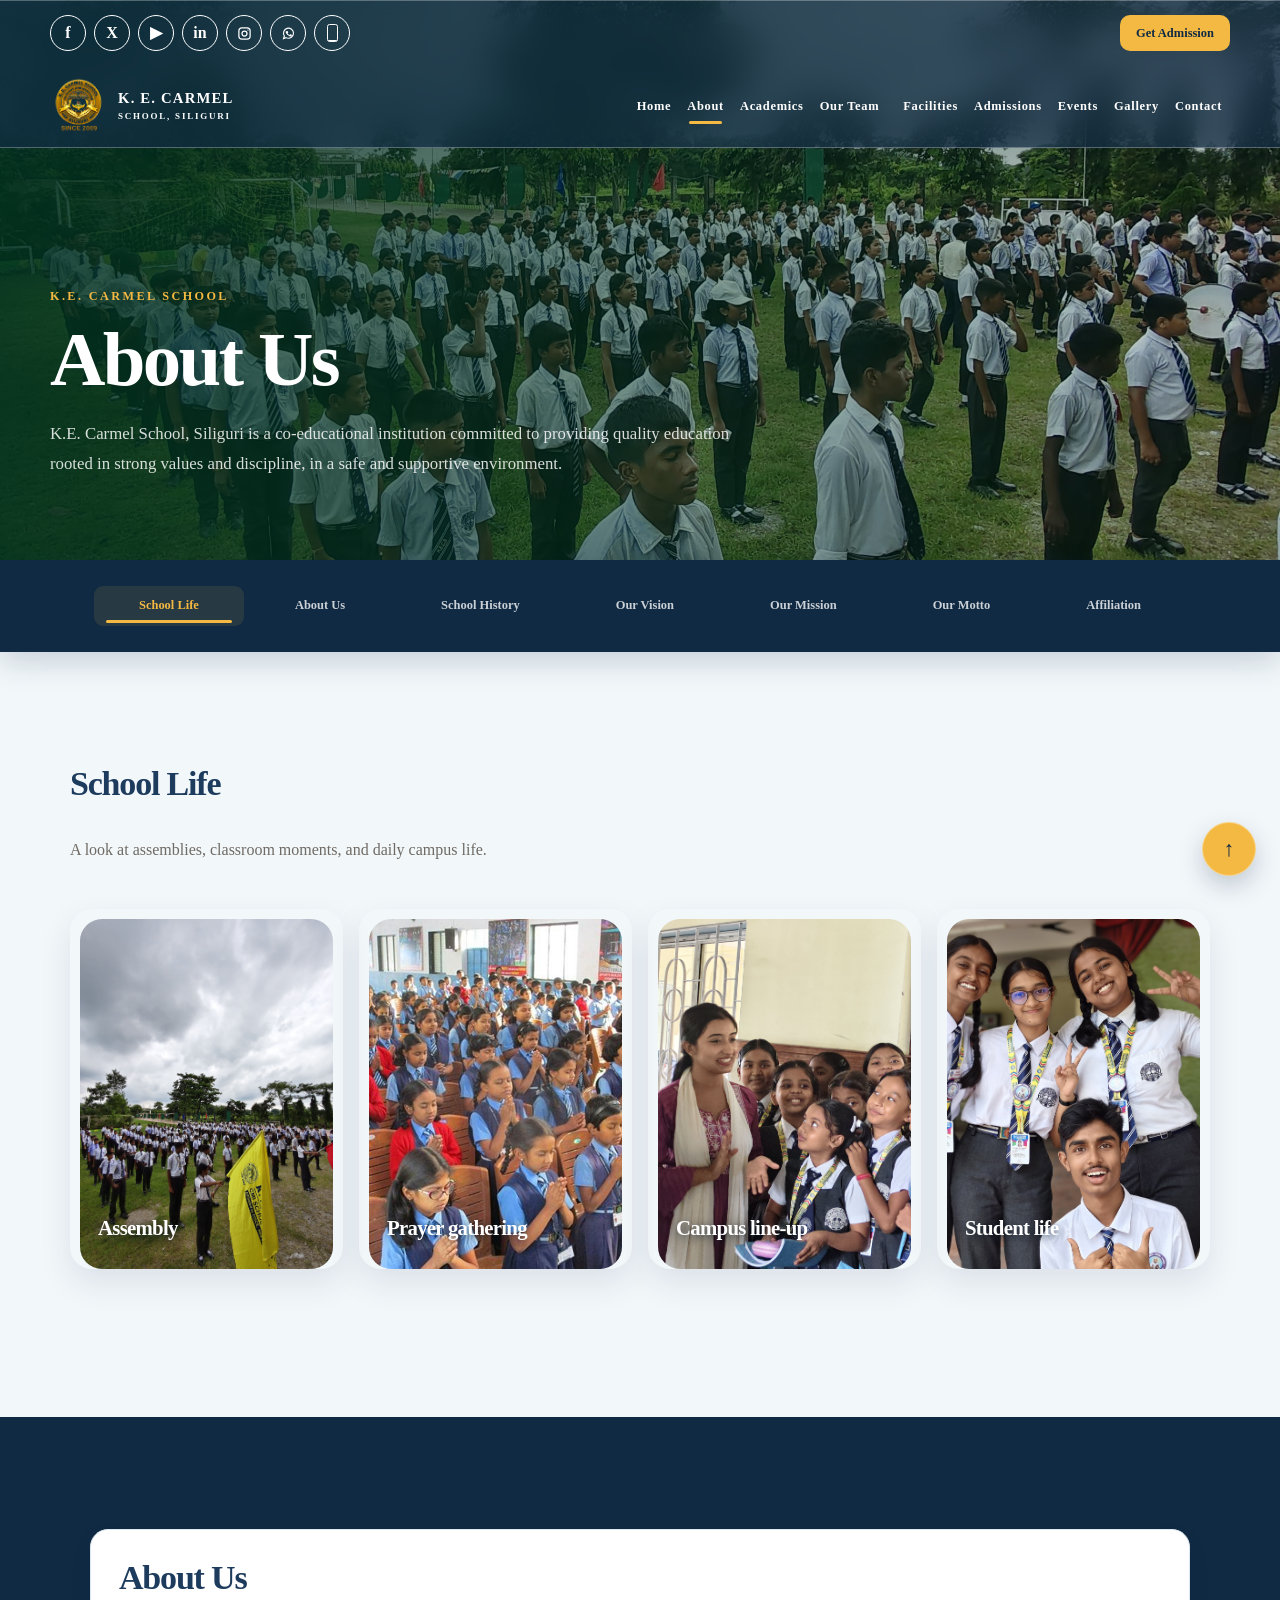
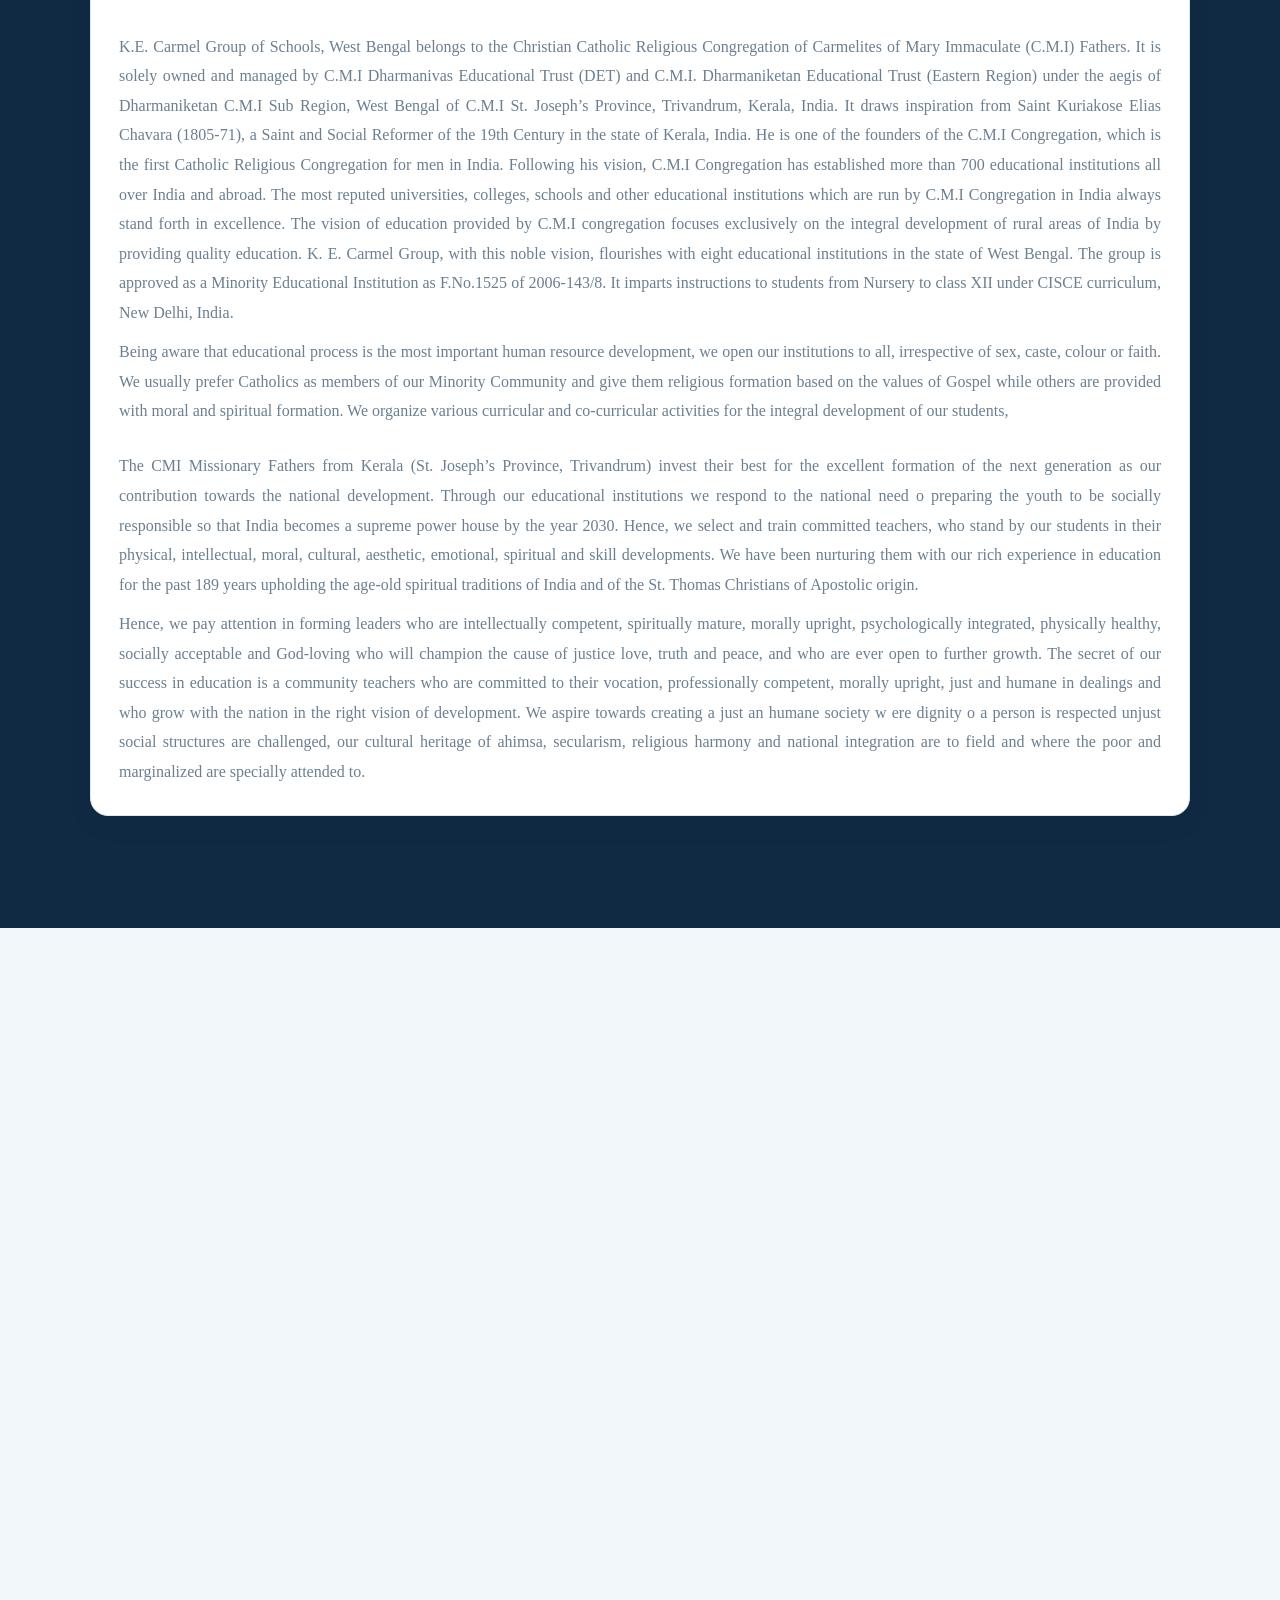
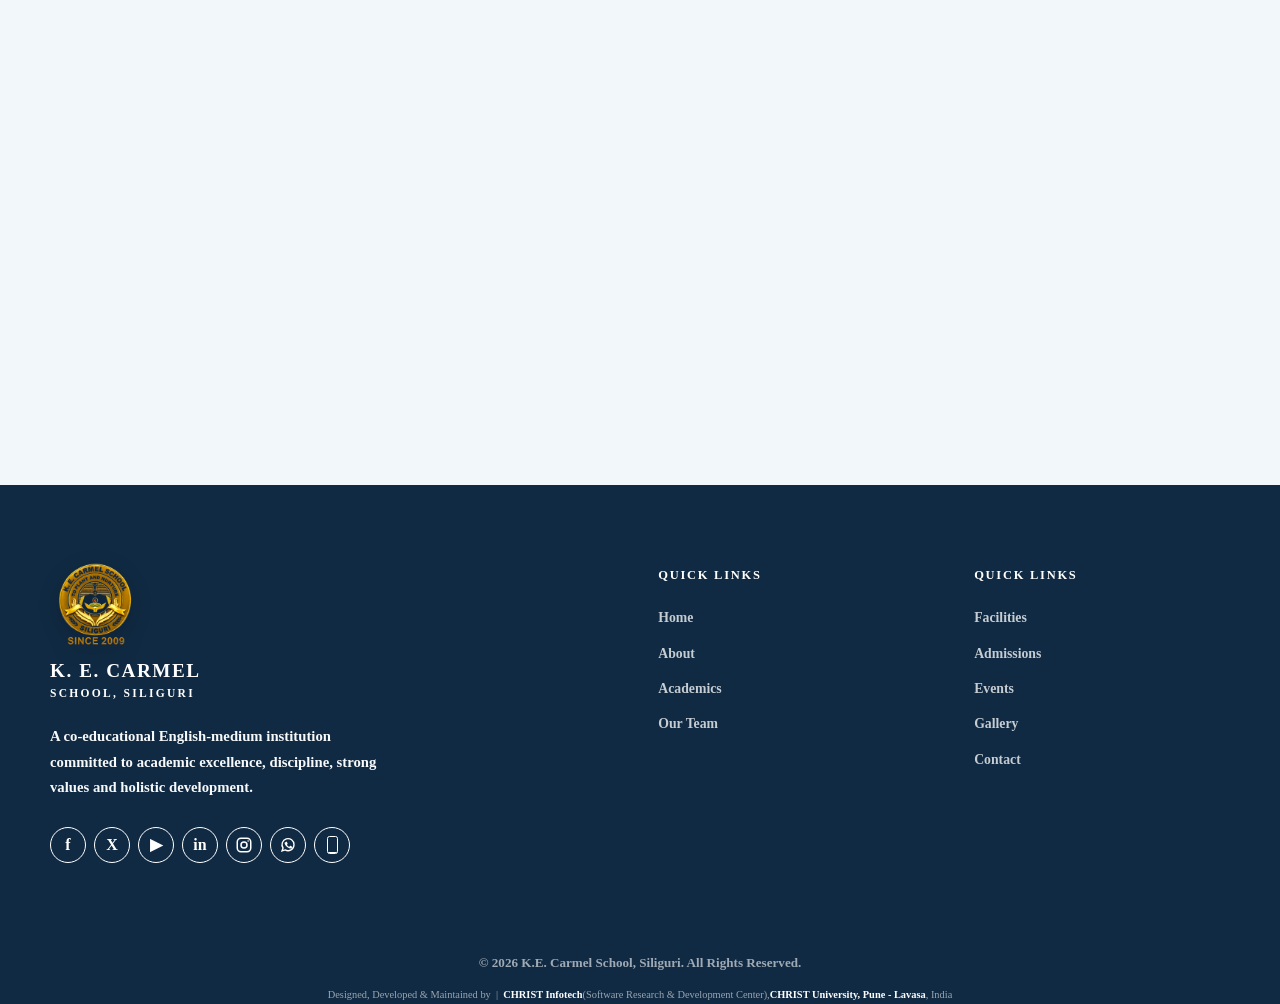
==== commit fc1ed332: "Downloaded Bootstrap assets" ====
--- a/about.html
+++ b/about.html
@@ -9,8 +9,7 @@
   <title>About • K.E. Carmel School, Siliguri</title>
 
   <link rel="icon" href="favicon.svg" type="image/svg+xml" />
-  <link rel="stylesheet" href="https://cdn.jsdelivr.net/npm/bootstrap@5.3.3/dist/css/bootstrap.min.css"
-    crossorigin="anonymous" />
+  <link rel="stylesheet" href="assets/vendor/bootstrap/5.3.3/css/bootstrap.min.css" />
   <link rel="preload" href="assets/css/styles.css" as="style" />
   <link rel="stylesheet" href="assets/css/styles.css" />
 </head>
@@ -386,8 +385,7 @@
     </div>
   </footer>
 
-  <script defer src="https://cdn.jsdelivr.net/npm/bootstrap@5.3.3/dist/js/bootstrap.bundle.min.js"
-    crossorigin="anonymous"></script>
+  <script defer src="assets/vendor/bootstrap/5.3.3/js/bootstrap.bundle.min.js"></script>
   <script defer src="assets/js/main.js"></script>
 </body>
 
--- a/assets/css/styles.css
+++ b/assets/css/styles.css
@@ -6392,9 +6392,9 @@
   background: var(--template-green);
 }
 
-.inner-page .announcement-card {
+/* .inner-page .announcement-card {
   border-left-color: var(--template-green) !important;
-}
+} */
 
 .inner-page input,
 .inner-page textarea,
@@ -8050,7 +8050,7 @@
 .page-management .management-band .person-card { background: #fff !important; }
 
 @media(max-width:700px) {
-  .inner-page main > .section:first-child > .container > *:not(.page-hero) { margin-top: 22px !important; }
+  .inner-page main > .section:first-child > .container > *:not(.page-hero) { margin-top: -54px !important; }
   .page-management .management-band { padding-top: 54px; padding-bottom: 54px; }
 }
 
@@ -11285,17 +11285,17 @@
   margin-bottom: clamp(2px, .4vw, 5px);
 }
 
-/* Admissions reveals use progressive enhancement: content is visible by default,
-   and becomes animation-pending only after its reliable observer is initialized. */
-.page-admissions .about-tabs__content .about-tab-panel.section-fade-target,
-.page-admissions .about-tabs__content .reveal {
+/* About and Admissions reveals use progressive enhancement: content is visible by
+   default and becomes animation-pending only after the reliable observer is ready. */
+:is(.page-about, .page-admissions) .about-tabs__content .about-tab-panel.section-fade-target,
+:is(.page-about, .page-admissions) .about-tabs__content .reveal {
   opacity: 1;
   visibility: visible !important;
   filter: none;
   transform: none;
 }
 
-.page-admissions.admissions-reveal-ready
+:is(.page-about, .page-admissions).section-reveal-ready
   .about-tabs__content .about-tab-panel.section-fade-target:not(.is-section-visible) {
   opacity: 0;
   filter: none;
@@ -11303,7 +11303,7 @@
   animation: none;
 }
 
-.page-admissions.admissions-reveal-ready
+:is(.page-about, .page-admissions).section-reveal-ready
   .about-tabs__content .about-tab-panel.section-fade-target.is-section-visible {
   opacity: 1;
   filter: none;
@@ -11311,7 +11311,7 @@
   transition: opacity .55s ease, transform .55s ease;
 }
 
-.page-admissions.admissions-reveal-ready
+:is(.page-about, .page-admissions).section-reveal-ready
   .about-tabs__content .reveal:not(.is-visible) {
   opacity: 0;
   filter: blur(3px);
@@ -11319,7 +11319,7 @@
   animation: none;
 }
 
-.page-admissions.admissions-reveal-ready
+:is(.page-about, .page-admissions).section-reveal-ready
   .about-tabs__content .reveal.is-visible {
   opacity: 1;
   filter: none;
@@ -11328,8 +11328,9 @@
 }
 
 @media (prefers-reduced-motion: reduce) {
-  .page-admissions.admissions-reveal-ready .about-tabs__content .about-tab-panel.section-fade-target,
-  .page-admissions.admissions-reveal-ready .about-tabs__content .reveal {
+  :is(.page-about, .page-admissions).section-reveal-ready
+    .about-tabs__content .about-tab-panel.section-fade-target,
+  :is(.page-about, .page-admissions).section-reveal-ready .about-tabs__content .reveal {
     opacity: 1 !important;
     filter: none !important;
     transform: none !important;
@@ -11368,7 +11369,7 @@
   width: 100% !important;
   max-width: 100%;
   margin: 0 !important;
-  /* padding: 10px 12px; */
+  /* padding: 0 !important; */
   overflow: visible;
   border-radius: 0;
   color: #fff;
@@ -11498,7 +11499,7 @@
   :is(.page-about, .page-admissions) .about-tabs__sidebar,
   :is(.page-about, .page-admissions) .about-tabs.is-sidebar-fixed .about-tabs__sidebar,
   :is(.page-about, .page-admissions) .about-tabs.is-sidebar-ended .about-tabs__sidebar {
-    padding: 8px;
+    padding: 0 !important;
     border-radius: 0;
   }
 
@@ -11514,3 +11515,137 @@
     padding-left: 14px;
   }
 }
+
+/* Shared reliable reveals for Home and the remaining inner pages. Content is
+   accessible by default and is hidden for animation only after JS is ready. */
+body:is(.home-page, .inner-page) .reveal {
+  opacity: 1;
+  visibility: visible;
+  filter: none;
+  transform: none;
+}
+
+body:is(
+  .home-page,
+  .page-academics,
+  .page-facilities,
+  .page-management,
+  .page-gallery,
+  .page-events,
+  .page-contact
+).site-reveal-ready .reveal:not(.is-visible) {
+  opacity: 0;
+  filter: blur(3px);
+  transform: translateY(50px);
+  animation: none;
+}
+
+body:is(
+  .home-page,
+  .page-academics,
+  .page-facilities,
+  .page-management,
+  .page-gallery,
+  .page-events,
+  .page-contact
+).site-reveal-ready .reveal.is-visible {
+  opacity: 1;
+  visibility: visible;
+  filter: none;
+  transform: none;
+  animation: powerpointFloatIn .85s cubic-bezier(.18, .78, .22, 1) both;
+}
+
+/* Home heading motion follows the same progressive-enhancement contract. */
+.home-page .float-in-target {
+  opacity: 1;
+  visibility: visible;
+  filter: none;
+  transform: none;
+}
+
+.home-page.float-reveal-ready .float-in-target:not(.is-floated) {
+  opacity: 0;
+  filter: blur(4px);
+  transform: translateY(58px);
+  animation: none;
+}
+
+.home-page.float-reveal-ready .float-in-target.is-floated {
+  opacity: 1;
+  visibility: visible;
+  filter: none;
+  transform: none;
+  animation: powerpointFloatIn .9s cubic-bezier(.18, .78, .22, 1) both;
+}
+
+/* If reveal initialization cannot run, Notice Board items remain readable. */
+.home-page:not(.site-reveal-ready) .notice-strip__items article {
+  opacity: 1;
+  transform: none;
+}
+
+@media (prefers-reduced-motion: reduce) {
+  body:is(
+    .home-page,
+    .page-academics,
+    .page-facilities,
+    .page-management,
+    .page-gallery,
+    .page-events,
+    .page-contact
+  ).site-reveal-ready .reveal,
+  .home-page.float-reveal-ready .float-in-target {
+    opacity: 1 !important;
+    visibility: visible !important;
+    filter: none !important;
+    transform: none !important;
+    animation: none !important;
+    transition: none !important;
+  }
+}
+/* Home Notice Board controls: retain the existing design with added viewport clearance. */
+.home-page .notice-strip .strip-controls {
+  margin-top: 66px;
+  margin-bottom: -10px;
+}
+
+/* Announcements follow the shared inner-page content-band and card-grid structure. */
+.page-announcements .announcements-band {
+  position: relative;
+  z-index: 0;
+  isolation: isolate;
+  margin: 0;
+  padding: var(--site-first-section-space) 0 var(--site-section-space);
+}
+
+.page-announcements .announcements-band::before {
+  content: "";
+  position: absolute;
+  z-index: -1;
+  inset: 0 calc(50% - 50vw);
+  background: var(--cs-mist);
+}
+
+.page-announcements .announcements-band .section__head {
+  width: 100%;
+  margin: 0 0 30px;
+  padding: 0;
+  text-align: left;
+}
+
+.page-announcements .announcements-grid {
+  margin-top: 0;
+  margin-bottom: 0;
+}
+
+.page-announcements .announcement-card {
+  height: 100%;
+  background: #fff;
+}
+
+@media (max-width: 700px) {
+  .home-page .notice-strip .strip-controls {
+    margin-top: 32px;
+  }
+}
--- a/assets/css/styles.css
+++ b/assets/css/styles.css
@@ -6392,9 +6392,9 @@
   background: var(--template-green);
 }
 
-.inner-page .announcement-card {
+/* .inner-page .announcement-card {
   border-left-color: var(--template-green) !important;
-}
+} */
 
 .inner-page input,
 .inner-page textarea,
@@ -8050,7 +8050,7 @@
 .page-management .management-band .person-card { background: #fff !important; }
 
 @media(max-width:700px) {
-  .inner-page main > .section:first-child > .container > *:not(.page-hero) { margin-top: 22px !important; }
+  .inner-page main > .section:first-child > .container > *:not(.page-hero) { margin-top: -54px !important; }
   .page-management .management-band { padding-top: 54px; padding-bottom: 54px; }
 }
 
@@ -11285,17 +11285,17 @@
   margin-bottom: clamp(2px, .4vw, 5px);
 }
 
-/* Admissions reveals use progressive enhancement: content is visible by default,
-   and becomes animation-pending only after its reliable observer is initialized. */
-.page-admissions .about-tabs__content .about-tab-panel.section-fade-target,
-.page-admissions .about-tabs__content .reveal {
+/* About and Admissions reveals use progressive enhancement: content is visible by
+   default and becomes animation-pending only after the reliable observer is ready. */
+:is(.page-about, .page-admissions) .about-tabs__content .about-tab-panel.section-fade-target,
+:is(.page-about, .page-admissions) .about-tabs__content .reveal {
   opacity: 1;
   visibility: visible !important;
   filter: none;
   transform: none;
 }
 
-.page-admissions.admissions-reveal-ready
+:is(.page-about, .page-admissions).section-reveal-ready
   .about-tabs__content .about-tab-panel.section-fade-target:not(.is-section-visible) {
   opacity: 0;
   filter: none;
@@ -11303,7 +11303,7 @@
   animation: none;
 }
 
-.page-admissions.admissions-reveal-ready
+:is(.page-about, .page-admissions).section-reveal-ready
   .about-tabs__content .about-tab-panel.section-fade-target.is-section-visible {
   opacity: 1;
   filter: none;
@@ -11311,7 +11311,7 @@
   transition: opacity .55s ease, transform .55s ease;
 }
 
-.page-admissions.admissions-reveal-ready
+:is(.page-about, .page-admissions).section-reveal-ready
   .about-tabs__content .reveal:not(.is-visible) {
   opacity: 0;
   filter: blur(3px);
@@ -11319,7 +11319,7 @@
   animation: none;
 }
 
-.page-admissions.admissions-reveal-ready
+:is(.page-about, .page-admissions).section-reveal-ready
   .about-tabs__content .reveal.is-visible {
   opacity: 1;
   filter: none;
@@ -11328,8 +11328,9 @@
 }
 
 @media (prefers-reduced-motion: reduce) {
-  .page-admissions.admissions-reveal-ready .about-tabs__content .about-tab-panel.section-fade-target,
-  .page-admissions.admissions-reveal-ready .about-tabs__content .reveal {
+  :is(.page-about, .page-admissions).section-reveal-ready
+    .about-tabs__content .about-tab-panel.section-fade-target,
+  :is(.page-about, .page-admissions).section-reveal-ready .about-tabs__content .reveal {
     opacity: 1 !important;
     filter: none !important;
     transform: none !important;
@@ -11368,7 +11369,7 @@
   width: 100% !important;
   max-width: 100%;
   margin: 0 !important;
-  /* padding: 10px 12px; */
+  /* padding: 0 !important; */
   overflow: visible;
   border-radius: 0;
   color: #fff;
@@ -11498,7 +11499,7 @@
   :is(.page-about, .page-admissions) .about-tabs__sidebar,
   :is(.page-about, .page-admissions) .about-tabs.is-sidebar-fixed .about-tabs__sidebar,
   :is(.page-about, .page-admissions) .about-tabs.is-sidebar-ended .about-tabs__sidebar {
-    padding: 8px;
+    padding: 0 !important;
     border-radius: 0;
   }
 
@@ -11514,3 +11515,137 @@
     padding-left: 14px;
   }
 }
+
+/* Shared reliable reveals for Home and the remaining inner pages. Content is
+   accessible by default and is hidden for animation only after JS is ready. */
+body:is(.home-page, .inner-page) .reveal {
+  opacity: 1;
+  visibility: visible;
+  filter: none;
+  transform: none;
+}
+
+body:is(
+  .home-page,
+  .page-academics,
+  .page-facilities,
+  .page-management,
+  .page-gallery,
+  .page-events,
+  .page-contact
+).site-reveal-ready .reveal:not(.is-visible) {
+  opacity: 0;
+  filter: blur(3px);
+  transform: translateY(50px);
+  animation: none;
+}
+
+body:is(
+  .home-page,
+  .page-academics,
+  .page-facilities,
+  .page-management,
+  .page-gallery,
+  .page-events,
+  .page-contact
+).site-reveal-ready .reveal.is-visible {
+  opacity: 1;
+  visibility: visible;
+  filter: none;
+  transform: none;
+  animation: powerpointFloatIn .85s cubic-bezier(.18, .78, .22, 1) both;
+}
+
+/* Home heading motion follows the same progressive-enhancement contract. */
+.home-page .float-in-target {
+  opacity: 1;
+  visibility: visible;
+  filter: none;
+  transform: none;
+}
+
+.home-page.float-reveal-ready .float-in-target:not(.is-floated) {
+  opacity: 0;
+  filter: blur(4px);
+  transform: translateY(58px);
+  animation: none;
+}
+
+.home-page.float-reveal-ready .float-in-target.is-floated {
+  opacity: 1;
+  visibility: visible;
+  filter: none;
+  transform: none;
+  animation: powerpointFloatIn .9s cubic-bezier(.18, .78, .22, 1) both;
+}
+
+/* If reveal initialization cannot run, Notice Board items remain readable. */
+.home-page:not(.site-reveal-ready) .notice-strip__items article {
+  opacity: 1;
+  transform: none;
+}
+
+@media (prefers-reduced-motion: reduce) {
+  body:is(
+    .home-page,
+    .page-academics,
+    .page-facilities,
+    .page-management,
+    .page-gallery,
+    .page-events,
+    .page-contact
+  ).site-reveal-ready .reveal,
+  .home-page.float-reveal-ready .float-in-target {
+    opacity: 1 !important;
+    visibility: visible !important;
+    filter: none !important;
+    transform: none !important;
+    animation: none !important;
+    transition: none !important;
+  }
+}
+/* Home Notice Board controls: retain the existing design with added viewport clearance. */
+.home-page .notice-strip .strip-controls {
+  margin-top: 66px;
+  margin-bottom: -10px;
+}
+
+/* Announcements follow the shared inner-page content-band and card-grid structure. */
+.page-announcements .announcements-band {
+  position: relative;
+  z-index: 0;
+  isolation: isolate;
+  margin: 0;
+  padding: var(--site-first-section-space) 0 var(--site-section-space);
+}
+
+.page-announcements .announcements-band::before {
+  content: "";
+  position: absolute;
+  z-index: -1;
+  inset: 0 calc(50% - 50vw);
+  background: var(--cs-mist);
+}
+
+.page-announcements .announcements-band .section__head {
+  width: 100%;
+  margin: 0 0 30px;
+  padding: 0;
+  text-align: left;
+}
+
+.page-announcements .announcements-grid {
+  margin-top: 0;
+  margin-bottom: 0;
+}
+
+.page-announcements .announcement-card {
+  height: 100%;
+  background: #fff;
+}
+
+@media (max-width: 700px) {
+  .home-page .notice-strip .strip-controls {
+    margin-top: 32px;
+  }
+}
